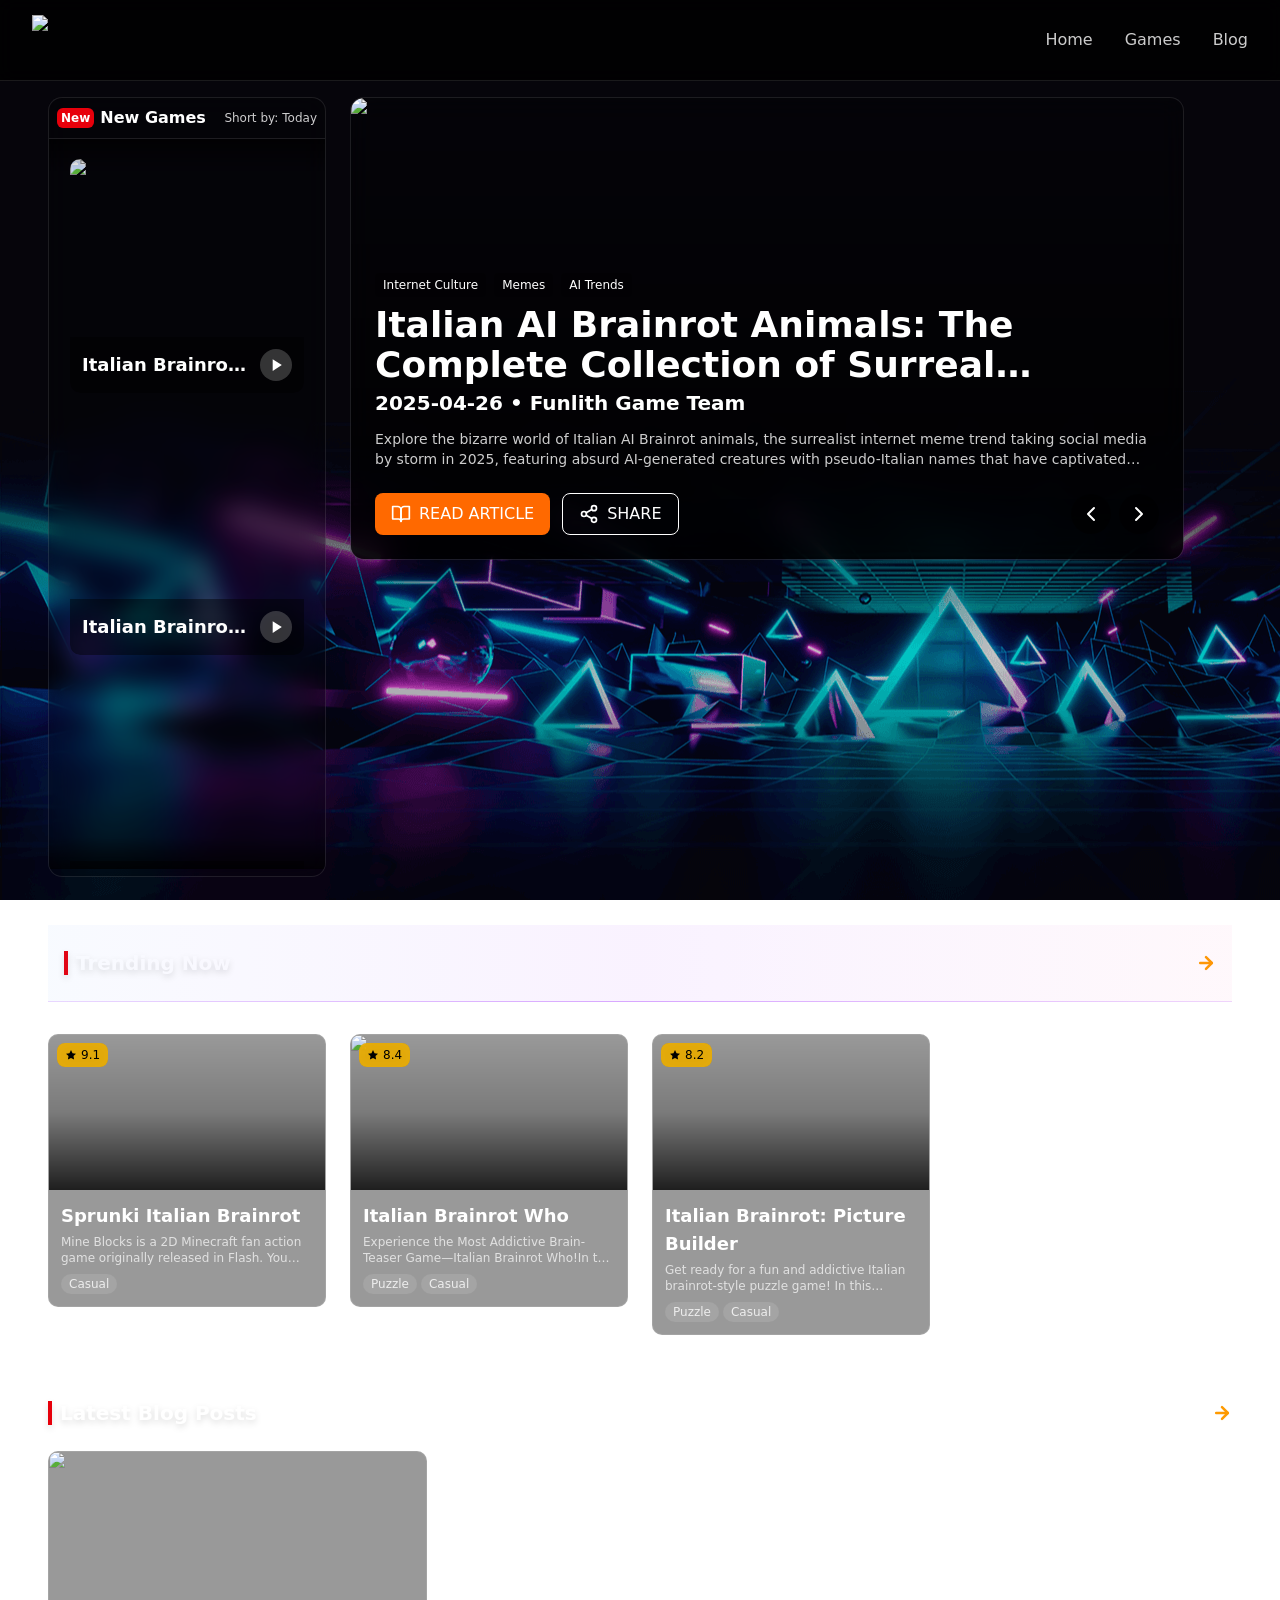
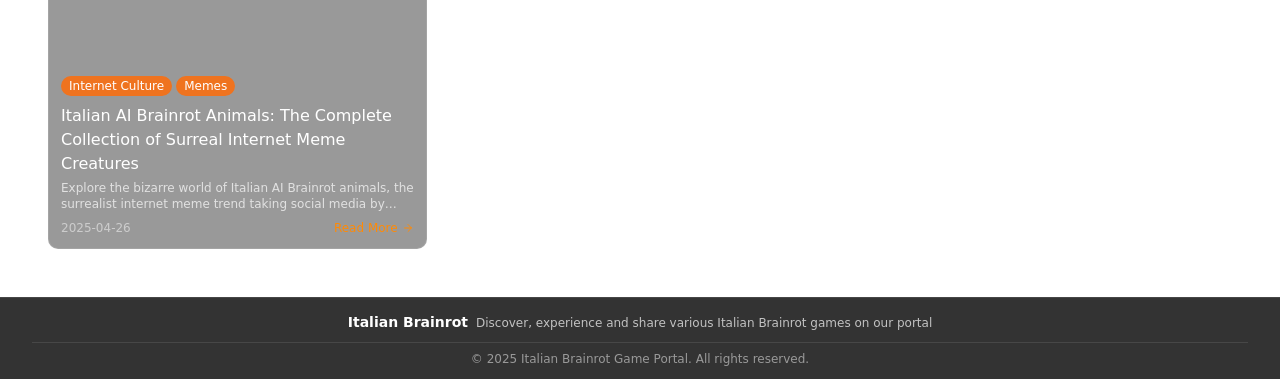
==== index.html @ 42b51515 "更新网站 Thu, May  8, 2025  1:51:37 PM" ====
<!DOCTYPE html><html lang="en"><head><meta charSet="utf-8"/><meta name="viewport" content="width=device-width, initial-scale=1, maximum-scale=1, user-scalable=no"/><link rel="preload" as="image" imageSrcSet="/_next/image?url=%2Flong_logo.png&amp;w=256&amp;q=75 1x, /_next/image?url=%2Flong_logo.png&amp;w=384&amp;q=75 2x"/><link rel="preload" as="image" imageSrcSet="/_next/image?url=%2Flogo.png&amp;w=48&amp;q=75 1x, /_next/image?url=%2Flogo.png&amp;w=96&amp;q=75 2x"/><link rel="stylesheet" href="/_next/static/css/3241074a94a14f44.css" data-precedence="next"/><link rel="preload" as="script" fetchPriority="low" href="/_next/static/chunks/webpack-2190cd5ac80b82b0.js"/><script src="/_next/static/chunks/4bd1b696-4a219ec7e6c49968.js" async=""></script><script src="/_next/static/chunks/684-dbe43a04777177a1.js" async=""></script><script src="/_next/static/chunks/main-app-930304ea792944cc.js" async=""></script><script src="/_next/static/chunks/992-7b03f282f6793e34.js" async=""></script><script src="/_next/static/chunks/444-4127c6abcedaf9c2.js" async=""></script><script src="/_next/static/chunks/app/page-ebf6b93654c87186.js" async=""></script><meta name="theme-color" media="(prefers-color-scheme: dark)" content="#000000"/><meta name="theme-color" media="(prefers-color-scheme: light)" content="#000000"/><title>Italian Brainrot Game Portal - Play Free Online Games</title><meta name="description" content="Discover and play the best Italian Brainrot games for free. Enjoy a collection of casual, puzzle, and action games with unique gameplay and meme culture references."/><meta name="application-name" content="Italian Brainrot Game Portal"/><meta name="keywords" content="Italian Brainrot,online games,free games,browser games,meme games,casual games"/><link rel="canonical" href="https://italianbrainrot.com"/><meta name="format-detection" content="telephone=no"/><meta name="mobile-web-app-capable" content="yes"/><meta name="apple-mobile-web-app-title" content="Italian Brainrot"/><link href="/favicon/apple-splash-2048-2732.png" media="(device-width: 1024px) and (device-height: 1366px) and (-webkit-device-pixel-ratio: 2) and (orientation: portrait)" rel="apple-touch-startup-image"/><link href="/favicon/apple-splash-1668-2388.png" media="(device-width: 834px) and (device-height: 1194px) and (-webkit-device-pixel-ratio: 2) and (orientation: portrait)" rel="apple-touch-startup-image"/><link href="/favicon/apple-splash-1536-2048.png" media="(device-width: 768px) and (device-height: 1024px) and (-webkit-device-pixel-ratio: 2) and (orientation: portrait)" rel="apple-touch-startup-image"/><link href="/favicon/apple-splash-1125-2436.png" media="(device-width: 375px) and (device-height: 812px) and (-webkit-device-pixel-ratio: 3) and (orientation: portrait)" rel="apple-touch-startup-image"/><link href="/favicon/apple-splash-750-1334.png" media="(device-width: 375px) and (device-height: 667px) and (-webkit-device-pixel-ratio: 2) and (orientation: portrait)" rel="apple-touch-startup-image"/><link href="/favicon/apple-splash-640-1136.png" media="(device-width: 320px) and (device-height: 568px) and (-webkit-device-pixel-ratio: 2) and (orientation: portrait)" rel="apple-touch-startup-image"/><meta name="apple-mobile-web-app-status-bar-style" content="black-translucent"/><meta property="og:title" content="Italian Brainrot Game Portal - Play Free Online Games"/><meta property="og:description" content="Discover and play the best Italian Brainrot games for free. Enjoy a collection of casual, puzzle, and action games with unique gameplay and meme culture references."/><meta property="og:url" content="https://italianbrainrot.com"/><meta property="og:site_name" content="Italian Brainrot Game Portal"/><meta property="og:locale" content="en_US"/><meta property="og:image" content="https://italianbrainrot.com/images/share.png"/><meta property="og:image:width" content="1200"/><meta property="og:image:height" content="630"/><meta property="og:image:alt" content="Italian Brainrot Game Portal"/><meta property="og:type" content="website"/><meta name="twitter:card" content="summary_large_image"/><meta name="twitter:creator" content="@ItalianBrainrot"/><meta name="twitter:title" content="Italian Brainrot Game Portal - Play Free Online Games"/><meta name="twitter:description" content="Discover and play the best Italian Brainrot games for free. Enjoy a collection of casual, puzzle, and action games with unique gameplay and meme culture references."/><meta name="twitter:image" content="https://italianbrainrot.com/images/share.png"/><link rel="icon" href="/favicon.ico" sizes="16x16"/><link rel="icon" href="/favicon.ico" sizes="32x32"/><link rel="icon" href="/favicon.ico" sizes="48x48"/><link rel="icon" href="/favicon/favicon-16x16.png" sizes="16x16" type="image/png"/><link rel="icon" href="/favicon/favicon-32x32.png" sizes="32x32" type="image/png"/><link rel="apple-touch-icon" href="/favicon/apple-touch-icon.png" sizes="180x180" type="image/png"/><link rel="mask-icon" href="/favicon/safari-pinned-tab.svg" color="#000000"/><link rel="manifest" href="/site.webmanifest"/><script>document.querySelectorAll('body link[rel="icon"], body link[rel="apple-touch-icon"]').forEach(el => document.head.appendChild(el))</script><script src="/_next/static/chunks/polyfills-42372ed130431b0a.js" noModule=""></script></head><body class="__variable_5cfdac __variable_9a8899 antialiased text-white"><header class="border-b border-white/10 bg-black/80 backdrop-blur-sm sticky top-0 z-50"><div class="max-w-[1920px] mx-auto px-4 sm:px-6 lg:px-8"><div class="flex justify-between items-center h-20"><div class="flex items-center"><a class="font-bold text-xl text-white" href="/"><img alt="Italian Brainrot" width="180" height="50" decoding="async" data-nimg="1" class="hidden sm:block object-contain" style="color:transparent" srcSet="/_next/image?url=%2Flong_logo.png&amp;w=256&amp;q=75 1x, /_next/image?url=%2Flong_logo.png&amp;w=384&amp;q=75 2x" src="/_next/image?url=%2Flong_logo.png&amp;w=384&amp;q=75"/><img alt="Italian Brainrot" width="40" height="40" decoding="async" data-nimg="1" class="sm:hidden object-contain" style="color:transparent" srcSet="/_next/image?url=%2Flogo.png&amp;w=48&amp;q=75 1x, /_next/image?url=%2Flogo.png&amp;w=96&amp;q=75 2x" src="/_next/image?url=%2Flogo.png&amp;w=96&amp;q=75"/></a></div><nav class="flex space-x-8"><a class="text-white/80 hover:text-white" href="/">Home</a><a class="text-white/80 hover:text-white" href="/games">Games</a><a class="text-white/80 hover:text-white" href="/blog">Blog</a></nav></div></div></header><main class="flex min-h-screen flex-col items-center p-0"><div class="w-full max-w-[1920px] px-4 sm:px-8 md:px-10 lg:px-12"><div class="block lg:hidden py-2 space-y-4"><div><div class="relative bg-black/20 backdrop-blur-md rounded-xl overflow-hidden border border-white/10" style="aspect-ratio:calc(var(--article-carousel-aspect-ratio, 1.8/1))"><div class="overflow-hidden h-full"><div class="flex h-full"><div class="flex-[0_0_100%] min-w-0 relative h-full"><div class="block h-full"><div class="relative h-full rounded-lg overflow-hidden"><div class="relative w-full h-full overflow-hidden"><img alt="Italian AI Brainrot Animals: The Complete Collection of Surreal Internet Meme Creatures" loading="lazy" decoding="async" data-nimg="fill" class="object-cover" style="position:absolute;height:100%;width:100%;left:0;top:0;right:0;bottom:0;color:transparent" sizes="100vw" srcSet="/_next/image?url=https%3A%2F%2Fstatic.pdftobrainrot.org%2Fimage%2F5633f7d79ca04b97936b741f71c751bb.png&amp;w=640&amp;q=75 640w, /_next/image?url=https%3A%2F%2Fstatic.pdftobrainrot.org%2Fimage%2F5633f7d79ca04b97936b741f71c751bb.png&amp;w=750&amp;q=75 750w, /_next/image?url=https%3A%2F%2Fstatic.pdftobrainrot.org%2Fimage%2F5633f7d79ca04b97936b741f71c751bb.png&amp;w=828&amp;q=75 828w, /_next/image?url=https%3A%2F%2Fstatic.pdftobrainrot.org%2Fimage%2F5633f7d79ca04b97936b741f71c751bb.png&amp;w=1080&amp;q=75 1080w, /_next/image?url=https%3A%2F%2Fstatic.pdftobrainrot.org%2Fimage%2F5633f7d79ca04b97936b741f71c751bb.png&amp;w=1200&amp;q=75 1200w, /_next/image?url=https%3A%2F%2Fstatic.pdftobrainrot.org%2Fimage%2F5633f7d79ca04b97936b741f71c751bb.png&amp;w=1920&amp;q=75 1920w, /_next/image?url=https%3A%2F%2Fstatic.pdftobrainrot.org%2Fimage%2F5633f7d79ca04b97936b741f71c751bb.png&amp;w=2048&amp;q=75 2048w, /_next/image?url=https%3A%2F%2Fstatic.pdftobrainrot.org%2Fimage%2F5633f7d79ca04b97936b741f71c751bb.png&amp;w=3840&amp;q=75 3840w" src="/_next/image?url=https%3A%2F%2Fstatic.pdftobrainrot.org%2Fimage%2F5633f7d79ca04b97936b741f71c751bb.png&amp;w=3840&amp;q=75"/></div><div class="absolute inset-0 bg-gradient-to-t from-black/80 via-black/40 to-transparent flex flex-col justify-end p-4 md:p-6"><div class="flex gap-1 md:gap-2 mb-1 md:mb-2"><span class="text-[10px] md:text-xs bg-black/30 text-white px-1.5 md:px-2 py-0.5 md:py-1 rounded">Internet Culture</span><span class="text-[10px] md:text-xs bg-black/30 text-white px-1.5 md:px-2 py-0.5 md:py-1 rounded">Memes</span><span class="text-[10px] md:text-xs bg-black/30 text-white px-1.5 md:px-2 py-0.5 md:py-1 rounded">AI Trends</span></div><a href="/blog/italian-ai-brainrot-animals"><h2 class="text-white text-2xl md:text-4xl font-bold mb-1 hover:text-orange-500 transition-colors line-clamp-2">Italian AI Brainrot Animals: The Complete Collection of Surreal Internet Meme Creatures</h2></a><h3 class="text-white text-sm md:text-xl font-bold mb-3">2025-04-26<!-- --> • <!-- -->Funlith Game Team</h3><p class="text-white/80 text-xs md:text-sm line-clamp-2">Explore the bizarre world of Italian AI Brainrot animals, the surrealist internet meme trend taking social media by storm in 2025, featuring absurd AI-generated creatures with pseudo-Italian names that have captivated TikTok, Reddit, and YouTube.</p><div class="flex flex-col sm:flex-row items-start sm:items-center gap-2 md:gap-3 mt-4 md:mt-6"><div class="flex flex-wrap gap-2 md:gap-3"><a class="bg-orange-500 hover:bg-orange-600 text-white px-3 md:px-4 py-1.5 md:py-2 rounded-md flex items-center text-xs md:text-base" href="/blog/italian-ai-brainrot-animals"><svg xmlns="http://www.w3.org/2000/svg" viewBox="0 0 24 24" fill="none" stroke="currentColor" stroke-width="2" stroke-linecap="round" stroke-linejoin="round" class="w-4 h-4 md:w-5 md:h-5 mr-1 md:mr-2"><path d="M2 3h6a4 4 0 0 1 4 4v14a3 3 0 0 0-3-3H2z"></path><path d="M22 3h-6a4 4 0 0 0-4 4v14a3 3 0 0 1 3-3h7z"></path></svg>READ ARTICLE</a><button class="border border-white text-white px-3 md:px-4 py-1.5 md:py-2 rounded-md flex items-center text-xs md:text-base"><svg xmlns="http://www.w3.org/2000/svg" viewBox="0 0 24 24" fill="none" stroke="currentColor" stroke-width="2" stroke-linecap="round" stroke-linejoin="round" class="w-4 h-4 md:w-5 md:h-5 mr-1 md:mr-2"><circle cx="18" cy="5" r="3"></circle><circle cx="6" cy="12" r="3"></circle><circle cx="18" cy="19" r="3"></circle><line x1="8.59" y1="13.51" x2="15.42" y2="17.49"></line><line x1="15.41" y1="6.51" x2="8.59" y2="10.49"></line></svg>SHARE</button></div><div class="sm:ml-auto flex items-center gap-1 md:gap-2 mt-2 sm:mt-0"><button class="w-8 h-8 md:w-10 md:h-10 flex items-center justify-center bg-black/60 hover:bg-black/80 text-white rounded-full transition-all"><svg xmlns="http://www.w3.org/2000/svg" width="24" height="24" viewBox="0 0 24 24" fill="none" stroke="currentColor" stroke-width="2" stroke-linecap="round" stroke-linejoin="round" class="lucide lucide-chevron-left w-4 h-4 md:w-6 md:h-6" aria-hidden="true"><path d="m15 18-6-6 6-6"></path></svg></button><button class="w-8 h-8 md:w-10 md:h-10 flex items-center justify-center bg-black/60 hover:bg-black/80 text-white rounded-full transition-all"><svg xmlns="http://www.w3.org/2000/svg" width="24" height="24" viewBox="0 0 24 24" fill="none" stroke="currentColor" stroke-width="2" stroke-linecap="round" stroke-linejoin="round" class="lucide lucide-chevron-right w-4 h-4 md:w-6 md:h-6" aria-hidden="true"><path d="m9 18 6-6-6-6"></path></svg></button></div></div></div></div></div></div></div></div></div></div><div><div class="relative bg-black/20 backdrop-blur-md rounded-xl overflow-hidden border border-white/10"><div class="flex justify-between items-center p-2 border-b border-white/10"><h2 class="text-base font-bold flex items-center text-white"><span class="bg-red-600 text-white px-1 py-0.5 rounded-sm mr-1.5 text-xs">New</span>New Games</h2><div class="flex items-center text-xs text-white/80"><span class="mr-1">Short by:</span><span class="font-medium">Today</span></div></div><div class="relative overflow-hidden px-0 py-2 h-48"><div class="group flex overflow-hidden p-2 [--duration:40s] [gap:var(--gap)] flex-row py-2 [--gap:1rem] h-full"><div class="flex shrink-0 justify-around [gap:var(--gap)] animate-marquee flex-row group-hover:[animation-play-state:paused]"><a class="block" href="/games/italian-brainrot-who"><div class="relative w-36 h-36 rounded-lg overflow-hidden mx-1 game-card-container"><img alt="Italian Brainrot Who" loading="lazy" decoding="async" data-nimg="fill" class="object-cover transition-transform duration-300 ease-in-out game-card-image origin-center" style="position:absolute;height:100%;width:100%;left:0;top:0;right:0;bottom:0;color:transparent" sizes="100vw" srcSet="/_next/image?url=https%3A%2F%2Fgame-box-backend.vercel.app%2Fimgs%2Fitalian-brainrot-who.png&amp;w=640&amp;q=75 640w, /_next/image?url=https%3A%2F%2Fgame-box-backend.vercel.app%2Fimgs%2Fitalian-brainrot-who.png&amp;w=750&amp;q=75 750w, /_next/image?url=https%3A%2F%2Fgame-box-backend.vercel.app%2Fimgs%2Fitalian-brainrot-who.png&amp;w=828&amp;q=75 828w, /_next/image?url=https%3A%2F%2Fgame-box-backend.vercel.app%2Fimgs%2Fitalian-brainrot-who.png&amp;w=1080&amp;q=75 1080w, /_next/image?url=https%3A%2F%2Fgame-box-backend.vercel.app%2Fimgs%2Fitalian-brainrot-who.png&amp;w=1200&amp;q=75 1200w, /_next/image?url=https%3A%2F%2Fgame-box-backend.vercel.app%2Fimgs%2Fitalian-brainrot-who.png&amp;w=1920&amp;q=75 1920w, /_next/image?url=https%3A%2F%2Fgame-box-backend.vercel.app%2Fimgs%2Fitalian-brainrot-who.png&amp;w=2048&amp;q=75 2048w, /_next/image?url=https%3A%2F%2Fgame-box-backend.vercel.app%2Fimgs%2Fitalian-brainrot-who.png&amp;w=3840&amp;q=75 3840w" src="/_next/image?url=https%3A%2F%2Fgame-box-backend.vercel.app%2Fimgs%2Fitalian-brainrot-who.png&amp;w=3840&amp;q=75"/><div class="absolute bottom-0 left-0 right-0 bg-black/40 backdrop-blur-md p-2 pointer-events-none flex justify-between items-center rounded-b-lg"><h3 class="text-white font-bold text-sm leading-tight transition-colors duration-300 game-card-title pr-2 truncate">Italian Brainrot Who</h3><div class="bg-white/20 backdrop-blur-sm rounded-full p-1"><svg xmlns="http://www.w3.org/2000/svg" viewBox="0 0 24 24" fill="currentColor" class="w-4 h-4 text-white"><path d="M8 5.14v14l11-7-11-7z"></path></svg></div></div></div></a><a class="block" href="/games/italian-brainrot-picture-builder"><div class="relative w-36 h-36 rounded-lg overflow-hidden mx-1 game-card-container"><img alt="Italian Brainrot: Picture Builder" loading="lazy" decoding="async" data-nimg="fill" class="object-cover transition-transform duration-300 ease-in-out game-card-image origin-center" style="position:absolute;height:100%;width:100%;left:0;top:0;right:0;bottom:0;color:transparent" sizes="100vw" srcSet="/_next/image?url=https%3A%2F%2Fstatic.playhop.com%2Fimages%2Fd1133_6238841_5da42%2F06a514dab%2F2a00000196587611_744f12b%2F5d31a503e05f65f027b4_ba813f%2Fpjpg128x128&amp;w=640&amp;q=75 640w, /_next/image?url=https%3A%2F%2Fstatic.playhop.com%2Fimages%2Fd1133_6238841_5da42%2F06a514dab%2F2a00000196587611_744f12b%2F5d31a503e05f65f027b4_ba813f%2Fpjpg128x128&amp;w=750&amp;q=75 750w, /_next/image?url=https%3A%2F%2Fstatic.playhop.com%2Fimages%2Fd1133_6238841_5da42%2F06a514dab%2F2a00000196587611_744f12b%2F5d31a503e05f65f027b4_ba813f%2Fpjpg128x128&amp;w=828&amp;q=75 828w, /_next/image?url=https%3A%2F%2Fstatic.playhop.com%2Fimages%2Fd1133_6238841_5da42%2F06a514dab%2F2a00000196587611_744f12b%2F5d31a503e05f65f027b4_ba813f%2Fpjpg128x128&amp;w=1080&amp;q=75 1080w, /_next/image?url=https%3A%2F%2Fstatic.playhop.com%2Fimages%2Fd1133_6238841_5da42%2F06a514dab%2F2a00000196587611_744f12b%2F5d31a503e05f65f027b4_ba813f%2Fpjpg128x128&amp;w=1200&amp;q=75 1200w, /_next/image?url=https%3A%2F%2Fstatic.playhop.com%2Fimages%2Fd1133_6238841_5da42%2F06a514dab%2F2a00000196587611_744f12b%2F5d31a503e05f65f027b4_ba813f%2Fpjpg128x128&amp;w=1920&amp;q=75 1920w, /_next/image?url=https%3A%2F%2Fstatic.playhop.com%2Fimages%2Fd1133_6238841_5da42%2F06a514dab%2F2a00000196587611_744f12b%2F5d31a503e05f65f027b4_ba813f%2Fpjpg128x128&amp;w=2048&amp;q=75 2048w, /_next/image?url=https%3A%2F%2Fstatic.playhop.com%2Fimages%2Fd1133_6238841_5da42%2F06a514dab%2F2a00000196587611_744f12b%2F5d31a503e05f65f027b4_ba813f%2Fpjpg128x128&amp;w=3840&amp;q=75 3840w" src="/_next/image?url=https%3A%2F%2Fstatic.playhop.com%2Fimages%2Fd1133_6238841_5da42%2F06a514dab%2F2a00000196587611_744f12b%2F5d31a503e05f65f027b4_ba813f%2Fpjpg128x128&amp;w=3840&amp;q=75"/><div class="absolute bottom-0 left-0 right-0 bg-black/40 backdrop-blur-md p-2 pointer-events-none flex justify-between items-center rounded-b-lg"><h3 class="text-white font-bold text-sm leading-tight transition-colors duration-300 game-card-title pr-2 truncate">Italian Brainrot: Picture Builder</h3><div class="bg-white/20 backdrop-blur-sm rounded-full p-1"><svg xmlns="http://www.w3.org/2000/svg" viewBox="0 0 24 24" fill="currentColor" class="w-4 h-4 text-white"><path d="M8 5.14v14l11-7-11-7z"></path></svg></div></div></div></a><a class="block" href="/games/sprunki-italian-brainrot"><div class="relative w-36 h-36 rounded-lg overflow-hidden mx-1 game-card-container"><img alt="Sprunki Italian Brainrot" loading="lazy" decoding="async" data-nimg="fill" class="object-cover transition-transform duration-300 ease-in-out game-card-image origin-center" style="position:absolute;height:100%;width:100%;left:0;top:0;right:0;bottom:0;color:transparent" sizes="100vw" srcSet="/_next/image?url=https%3A%2F%2Fgosprunki.com%2Fassets%2Fimg%2Fsprunki-italian-brainrot.jpg.webp&amp;w=640&amp;q=75 640w, /_next/image?url=https%3A%2F%2Fgosprunki.com%2Fassets%2Fimg%2Fsprunki-italian-brainrot.jpg.webp&amp;w=750&amp;q=75 750w, /_next/image?url=https%3A%2F%2Fgosprunki.com%2Fassets%2Fimg%2Fsprunki-italian-brainrot.jpg.webp&amp;w=828&amp;q=75 828w, /_next/image?url=https%3A%2F%2Fgosprunki.com%2Fassets%2Fimg%2Fsprunki-italian-brainrot.jpg.webp&amp;w=1080&amp;q=75 1080w, /_next/image?url=https%3A%2F%2Fgosprunki.com%2Fassets%2Fimg%2Fsprunki-italian-brainrot.jpg.webp&amp;w=1200&amp;q=75 1200w, /_next/image?url=https%3A%2F%2Fgosprunki.com%2Fassets%2Fimg%2Fsprunki-italian-brainrot.jpg.webp&amp;w=1920&amp;q=75 1920w, /_next/image?url=https%3A%2F%2Fgosprunki.com%2Fassets%2Fimg%2Fsprunki-italian-brainrot.jpg.webp&amp;w=2048&amp;q=75 2048w, /_next/image?url=https%3A%2F%2Fgosprunki.com%2Fassets%2Fimg%2Fsprunki-italian-brainrot.jpg.webp&amp;w=3840&amp;q=75 3840w" src="/_next/image?url=https%3A%2F%2Fgosprunki.com%2Fassets%2Fimg%2Fsprunki-italian-brainrot.jpg.webp&amp;w=3840&amp;q=75"/><div class="absolute bottom-0 left-0 right-0 bg-black/40 backdrop-blur-md p-2 pointer-events-none flex justify-between items-center rounded-b-lg"><h3 class="text-white font-bold text-sm leading-tight transition-colors duration-300 game-card-title pr-2 truncate">Sprunki Italian Brainrot</h3><div class="bg-white/20 backdrop-blur-sm rounded-full p-1"><svg xmlns="http://www.w3.org/2000/svg" viewBox="0 0 24 24" fill="currentColor" class="w-4 h-4 text-white"><path d="M8 5.14v14l11-7-11-7z"></path></svg></div></div></div></a></div><div class="flex shrink-0 justify-around [gap:var(--gap)] animate-marquee flex-row group-hover:[animation-play-state:paused]"><a class="block" href="/games/italian-brainrot-who"><div class="relative w-36 h-36 rounded-lg overflow-hidden mx-1 game-card-container"><img alt="Italian Brainrot Who" loading="lazy" decoding="async" data-nimg="fill" class="object-cover transition-transform duration-300 ease-in-out game-card-image origin-center" style="position:absolute;height:100%;width:100%;left:0;top:0;right:0;bottom:0;color:transparent" sizes="100vw" srcSet="/_next/image?url=https%3A%2F%2Fgame-box-backend.vercel.app%2Fimgs%2Fitalian-brainrot-who.png&amp;w=640&amp;q=75 640w, /_next/image?url=https%3A%2F%2Fgame-box-backend.vercel.app%2Fimgs%2Fitalian-brainrot-who.png&amp;w=750&amp;q=75 750w, /_next/image?url=https%3A%2F%2Fgame-box-backend.vercel.app%2Fimgs%2Fitalian-brainrot-who.png&amp;w=828&amp;q=75 828w, /_next/image?url=https%3A%2F%2Fgame-box-backend.vercel.app%2Fimgs%2Fitalian-brainrot-who.png&amp;w=1080&amp;q=75 1080w, /_next/image?url=https%3A%2F%2Fgame-box-backend.vercel.app%2Fimgs%2Fitalian-brainrot-who.png&amp;w=1200&amp;q=75 1200w, /_next/image?url=https%3A%2F%2Fgame-box-backend.vercel.app%2Fimgs%2Fitalian-brainrot-who.png&amp;w=1920&amp;q=75 1920w, /_next/image?url=https%3A%2F%2Fgame-box-backend.vercel.app%2Fimgs%2Fitalian-brainrot-who.png&amp;w=2048&amp;q=75 2048w, /_next/image?url=https%3A%2F%2Fgame-box-backend.vercel.app%2Fimgs%2Fitalian-brainrot-who.png&amp;w=3840&amp;q=75 3840w" src="/_next/image?url=https%3A%2F%2Fgame-box-backend.vercel.app%2Fimgs%2Fitalian-brainrot-who.png&amp;w=3840&amp;q=75"/><div class="absolute bottom-0 left-0 right-0 bg-black/40 backdrop-blur-md p-2 pointer-events-none flex justify-between items-center rounded-b-lg"><h3 class="text-white font-bold text-sm leading-tight transition-colors duration-300 game-card-title pr-2 truncate">Italian Brainrot Who</h3><div class="bg-white/20 backdrop-blur-sm rounded-full p-1"><svg xmlns="http://www.w3.org/2000/svg" viewBox="0 0 24 24" fill="currentColor" class="w-4 h-4 text-white"><path d="M8 5.14v14l11-7-11-7z"></path></svg></div></div></div></a><a class="block" href="/games/italian-brainrot-picture-builder"><div class="relative w-36 h-36 rounded-lg overflow-hidden mx-1 game-card-container"><img alt="Italian Brainrot: Picture Builder" loading="lazy" decoding="async" data-nimg="fill" class="object-cover transition-transform duration-300 ease-in-out game-card-image origin-center" style="position:absolute;height:100%;width:100%;left:0;top:0;right:0;bottom:0;color:transparent" sizes="100vw" srcSet="/_next/image?url=https%3A%2F%2Fstatic.playhop.com%2Fimages%2Fd1133_6238841_5da42%2F06a514dab%2F2a00000196587611_744f12b%2F5d31a503e05f65f027b4_ba813f%2Fpjpg128x128&amp;w=640&amp;q=75 640w, /_next/image?url=https%3A%2F%2Fstatic.playhop.com%2Fimages%2Fd1133_6238841_5da42%2F06a514dab%2F2a00000196587611_744f12b%2F5d31a503e05f65f027b4_ba813f%2Fpjpg128x128&amp;w=750&amp;q=75 750w, /_next/image?url=https%3A%2F%2Fstatic.playhop.com%2Fimages%2Fd1133_6238841_5da42%2F06a514dab%2F2a00000196587611_744f12b%2F5d31a503e05f65f027b4_ba813f%2Fpjpg128x128&amp;w=828&amp;q=75 828w, /_next/image?url=https%3A%2F%2Fstatic.playhop.com%2Fimages%2Fd1133_6238841_5da42%2F06a514dab%2F2a00000196587611_744f12b%2F5d31a503e05f65f027b4_ba813f%2Fpjpg128x128&amp;w=1080&amp;q=75 1080w, /_next/image?url=https%3A%2F%2Fstatic.playhop.com%2Fimages%2Fd1133_6238841_5da42%2F06a514dab%2F2a00000196587611_744f12b%2F5d31a503e05f65f027b4_ba813f%2Fpjpg128x128&amp;w=1200&amp;q=75 1200w, /_next/image?url=https%3A%2F%2Fstatic.playhop.com%2Fimages%2Fd1133_6238841_5da42%2F06a514dab%2F2a00000196587611_744f12b%2F5d31a503e05f65f027b4_ba813f%2Fpjpg128x128&amp;w=1920&amp;q=75 1920w, /_next/image?url=https%3A%2F%2Fstatic.playhop.com%2Fimages%2Fd1133_6238841_5da42%2F06a514dab%2F2a00000196587611_744f12b%2F5d31a503e05f65f027b4_ba813f%2Fpjpg128x128&amp;w=2048&amp;q=75 2048w, /_next/image?url=https%3A%2F%2Fstatic.playhop.com%2Fimages%2Fd1133_6238841_5da42%2F06a514dab%2F2a00000196587611_744f12b%2F5d31a503e05f65f027b4_ba813f%2Fpjpg128x128&amp;w=3840&amp;q=75 3840w" src="/_next/image?url=https%3A%2F%2Fstatic.playhop.com%2Fimages%2Fd1133_6238841_5da42%2F06a514dab%2F2a00000196587611_744f12b%2F5d31a503e05f65f027b4_ba813f%2Fpjpg128x128&amp;w=3840&amp;q=75"/><div class="absolute bottom-0 left-0 right-0 bg-black/40 backdrop-blur-md p-2 pointer-events-none flex justify-between items-center rounded-b-lg"><h3 class="text-white font-bold text-sm leading-tight transition-colors duration-300 game-card-title pr-2 truncate">Italian Brainrot: Picture Builder</h3><div class="bg-white/20 backdrop-blur-sm rounded-full p-1"><svg xmlns="http://www.w3.org/2000/svg" viewBox="0 0 24 24" fill="currentColor" class="w-4 h-4 text-white"><path d="M8 5.14v14l11-7-11-7z"></path></svg></div></div></div></a><a class="block" href="/games/sprunki-italian-brainrot"><div class="relative w-36 h-36 rounded-lg overflow-hidden mx-1 game-card-container"><img alt="Sprunki Italian Brainrot" loading="lazy" decoding="async" data-nimg="fill" class="object-cover transition-transform duration-300 ease-in-out game-card-image origin-center" style="position:absolute;height:100%;width:100%;left:0;top:0;right:0;bottom:0;color:transparent" sizes="100vw" srcSet="/_next/image?url=https%3A%2F%2Fgosprunki.com%2Fassets%2Fimg%2Fsprunki-italian-brainrot.jpg.webp&amp;w=640&amp;q=75 640w, /_next/image?url=https%3A%2F%2Fgosprunki.com%2Fassets%2Fimg%2Fsprunki-italian-brainrot.jpg.webp&amp;w=750&amp;q=75 750w, /_next/image?url=https%3A%2F%2Fgosprunki.com%2Fassets%2Fimg%2Fsprunki-italian-brainrot.jpg.webp&amp;w=828&amp;q=75 828w, /_next/image?url=https%3A%2F%2Fgosprunki.com%2Fassets%2Fimg%2Fsprunki-italian-brainrot.jpg.webp&amp;w=1080&amp;q=75 1080w, /_next/image?url=https%3A%2F%2Fgosprunki.com%2Fassets%2Fimg%2Fsprunki-italian-brainrot.jpg.webp&amp;w=1200&amp;q=75 1200w, /_next/image?url=https%3A%2F%2Fgosprunki.com%2Fassets%2Fimg%2Fsprunki-italian-brainrot.jpg.webp&amp;w=1920&amp;q=75 1920w, /_next/image?url=https%3A%2F%2Fgosprunki.com%2Fassets%2Fimg%2Fsprunki-italian-brainrot.jpg.webp&amp;w=2048&amp;q=75 2048w, /_next/image?url=https%3A%2F%2Fgosprunki.com%2Fassets%2Fimg%2Fsprunki-italian-brainrot.jpg.webp&amp;w=3840&amp;q=75 3840w" src="/_next/image?url=https%3A%2F%2Fgosprunki.com%2Fassets%2Fimg%2Fsprunki-italian-brainrot.jpg.webp&amp;w=3840&amp;q=75"/><div class="absolute bottom-0 left-0 right-0 bg-black/40 backdrop-blur-md p-2 pointer-events-none flex justify-between items-center rounded-b-lg"><h3 class="text-white font-bold text-sm leading-tight transition-colors duration-300 game-card-title pr-2 truncate">Sprunki Italian Brainrot</h3><div class="bg-white/20 backdrop-blur-sm rounded-full p-1"><svg xmlns="http://www.w3.org/2000/svg" viewBox="0 0 24 24" fill="currentColor" class="w-4 h-4 text-white"><path d="M8 5.14v14l11-7-11-7z"></path></svg></div></div></div></a></div></div><div class="absolute left-0 top-0 bottom-0 w-8 bg-gradient-to-r from-black/60 to-transparent pointer-events-none z-10"></div><div class="absolute right-0 top-0 bottom-0 w-8 bg-gradient-to-l from-black/60 to-transparent pointer-events-none z-10"></div></div></div></div></div><div class="hidden lg:grid lg:grid-cols-12 gap-6 py-4"><div class="lg:col-span-4 xl:col-span-3"><div class="relative bg-black/20 backdrop-blur-md rounded-xl overflow-hidden h-[calc(100vh-100px)] lg:h-[calc(100vh-120px)] border border-white/10"><div class="flex justify-between items-center p-2 border-b border-white/10"><h2 class="text-base font-bold flex items-center text-white"><span class="bg-red-600 text-white px-1 py-0.5 rounded-sm mr-1.5 text-xs">New</span>New Games</h2><div class="flex items-center text-xs text-white/80"><span class="mr-1">Short by:</span><span class="font-medium">Today</span></div></div><div class="relative h-full max-h-[calc(100vh-170px)] overflow-hidden px-0"><div class="group flex overflow-hidden p-2 [--duration:40s] [gap:var(--gap)] flex-col py-4 [--gap:1.25rem]"><div class="flex shrink-0 justify-around [gap:var(--gap)] animate-marquee-vertical flex-col group-hover:[animation-play-state:paused]"><a class="block w-full" href="/games/italian-brainrot-who"><div class="relative w-[90%] aspect-square rounded-lg overflow-hidden mx-auto my-1 game-card-container"><img alt="Italian Brainrot Who" loading="lazy" decoding="async" data-nimg="fill" class="object-cover transition-transform duration-300 ease-in-out game-card-image origin-center" style="position:absolute;height:100%;width:100%;left:0;top:0;right:0;bottom:0;color:transparent" sizes="100vw" srcSet="/_next/image?url=https%3A%2F%2Fgame-box-backend.vercel.app%2Fimgs%2Fitalian-brainrot-who.png&amp;w=640&amp;q=75 640w, /_next/image?url=https%3A%2F%2Fgame-box-backend.vercel.app%2Fimgs%2Fitalian-brainrot-who.png&amp;w=750&amp;q=75 750w, /_next/image?url=https%3A%2F%2Fgame-box-backend.vercel.app%2Fimgs%2Fitalian-brainrot-who.png&amp;w=828&amp;q=75 828w, /_next/image?url=https%3A%2F%2Fgame-box-backend.vercel.app%2Fimgs%2Fitalian-brainrot-who.png&amp;w=1080&amp;q=75 1080w, /_next/image?url=https%3A%2F%2Fgame-box-backend.vercel.app%2Fimgs%2Fitalian-brainrot-who.png&amp;w=1200&amp;q=75 1200w, /_next/image?url=https%3A%2F%2Fgame-box-backend.vercel.app%2Fimgs%2Fitalian-brainrot-who.png&amp;w=1920&amp;q=75 1920w, /_next/image?url=https%3A%2F%2Fgame-box-backend.vercel.app%2Fimgs%2Fitalian-brainrot-who.png&amp;w=2048&amp;q=75 2048w, /_next/image?url=https%3A%2F%2Fgame-box-backend.vercel.app%2Fimgs%2Fitalian-brainrot-who.png&amp;w=3840&amp;q=75 3840w" src="/_next/image?url=https%3A%2F%2Fgame-box-backend.vercel.app%2Fimgs%2Fitalian-brainrot-who.png&amp;w=3840&amp;q=75"/><div class="absolute bottom-0 left-0 right-0 bg-black/40 backdrop-blur-md p-3 pointer-events-none flex justify-between items-center rounded-b-lg"><h3 class="text-white font-bold text-base md:text-lg leading-tight transition-colors duration-300 game-card-title pr-2 truncate">Italian Brainrot Who</h3><div class="bg-white/20 backdrop-blur-sm rounded-full p-1.5"><svg xmlns="http://www.w3.org/2000/svg" viewBox="0 0 24 24" fill="currentColor" class="w-5 h-5 text-white"><path d="M8 5.14v14l11-7-11-7z"></path></svg></div></div></div></a><a class="block w-full" href="/games/italian-brainrot-picture-builder"><div class="relative w-[90%] aspect-square rounded-lg overflow-hidden mx-auto my-1 game-card-container"><img alt="Italian Brainrot: Picture Builder" loading="lazy" decoding="async" data-nimg="fill" class="object-cover transition-transform duration-300 ease-in-out game-card-image origin-center" style="position:absolute;height:100%;width:100%;left:0;top:0;right:0;bottom:0;color:transparent" sizes="100vw" srcSet="/_next/image?url=https%3A%2F%2Fstatic.playhop.com%2Fimages%2Fd1133_6238841_5da42%2F06a514dab%2F2a00000196587611_744f12b%2F5d31a503e05f65f027b4_ba813f%2Fpjpg128x128&amp;w=640&amp;q=75 640w, /_next/image?url=https%3A%2F%2Fstatic.playhop.com%2Fimages%2Fd1133_6238841_5da42%2F06a514dab%2F2a00000196587611_744f12b%2F5d31a503e05f65f027b4_ba813f%2Fpjpg128x128&amp;w=750&amp;q=75 750w, /_next/image?url=https%3A%2F%2Fstatic.playhop.com%2Fimages%2Fd1133_6238841_5da42%2F06a514dab%2F2a00000196587611_744f12b%2F5d31a503e05f65f027b4_ba813f%2Fpjpg128x128&amp;w=828&amp;q=75 828w, /_next/image?url=https%3A%2F%2Fstatic.playhop.com%2Fimages%2Fd1133_6238841_5da42%2F06a514dab%2F2a00000196587611_744f12b%2F5d31a503e05f65f027b4_ba813f%2Fpjpg128x128&amp;w=1080&amp;q=75 1080w, /_next/image?url=https%3A%2F%2Fstatic.playhop.com%2Fimages%2Fd1133_6238841_5da42%2F06a514dab%2F2a00000196587611_744f12b%2F5d31a503e05f65f027b4_ba813f%2Fpjpg128x128&amp;w=1200&amp;q=75 1200w, /_next/image?url=https%3A%2F%2Fstatic.playhop.com%2Fimages%2Fd1133_6238841_5da42%2F06a514dab%2F2a00000196587611_744f12b%2F5d31a503e05f65f027b4_ba813f%2Fpjpg128x128&amp;w=1920&amp;q=75 1920w, /_next/image?url=https%3A%2F%2Fstatic.playhop.com%2Fimages%2Fd1133_6238841_5da42%2F06a514dab%2F2a00000196587611_744f12b%2F5d31a503e05f65f027b4_ba813f%2Fpjpg128x128&amp;w=2048&amp;q=75 2048w, /_next/image?url=https%3A%2F%2Fstatic.playhop.com%2Fimages%2Fd1133_6238841_5da42%2F06a514dab%2F2a00000196587611_744f12b%2F5d31a503e05f65f027b4_ba813f%2Fpjpg128x128&amp;w=3840&amp;q=75 3840w" src="/_next/image?url=https%3A%2F%2Fstatic.playhop.com%2Fimages%2Fd1133_6238841_5da42%2F06a514dab%2F2a00000196587611_744f12b%2F5d31a503e05f65f027b4_ba813f%2Fpjpg128x128&amp;w=3840&amp;q=75"/><div class="absolute bottom-0 left-0 right-0 bg-black/40 backdrop-blur-md p-3 pointer-events-none flex justify-between items-center rounded-b-lg"><h3 class="text-white font-bold text-base md:text-lg leading-tight transition-colors duration-300 game-card-title pr-2 truncate">Italian Brainrot: Picture Builder</h3><div class="bg-white/20 backdrop-blur-sm rounded-full p-1.5"><svg xmlns="http://www.w3.org/2000/svg" viewBox="0 0 24 24" fill="currentColor" class="w-5 h-5 text-white"><path d="M8 5.14v14l11-7-11-7z"></path></svg></div></div></div></a><a class="block w-full" href="/games/sprunki-italian-brainrot"><div class="relative w-[90%] aspect-square rounded-lg overflow-hidden mx-auto my-1 game-card-container"><img alt="Sprunki Italian Brainrot" loading="lazy" decoding="async" data-nimg="fill" class="object-cover transition-transform duration-300 ease-in-out game-card-image origin-center" style="position:absolute;height:100%;width:100%;left:0;top:0;right:0;bottom:0;color:transparent" sizes="100vw" srcSet="/_next/image?url=https%3A%2F%2Fgosprunki.com%2Fassets%2Fimg%2Fsprunki-italian-brainrot.jpg.webp&amp;w=640&amp;q=75 640w, /_next/image?url=https%3A%2F%2Fgosprunki.com%2Fassets%2Fimg%2Fsprunki-italian-brainrot.jpg.webp&amp;w=750&amp;q=75 750w, /_next/image?url=https%3A%2F%2Fgosprunki.com%2Fassets%2Fimg%2Fsprunki-italian-brainrot.jpg.webp&amp;w=828&amp;q=75 828w, /_next/image?url=https%3A%2F%2Fgosprunki.com%2Fassets%2Fimg%2Fsprunki-italian-brainrot.jpg.webp&amp;w=1080&amp;q=75 1080w, /_next/image?url=https%3A%2F%2Fgosprunki.com%2Fassets%2Fimg%2Fsprunki-italian-brainrot.jpg.webp&amp;w=1200&amp;q=75 1200w, /_next/image?url=https%3A%2F%2Fgosprunki.com%2Fassets%2Fimg%2Fsprunki-italian-brainrot.jpg.webp&amp;w=1920&amp;q=75 1920w, /_next/image?url=https%3A%2F%2Fgosprunki.com%2Fassets%2Fimg%2Fsprunki-italian-brainrot.jpg.webp&amp;w=2048&amp;q=75 2048w, /_next/image?url=https%3A%2F%2Fgosprunki.com%2Fassets%2Fimg%2Fsprunki-italian-brainrot.jpg.webp&amp;w=3840&amp;q=75 3840w" src="/_next/image?url=https%3A%2F%2Fgosprunki.com%2Fassets%2Fimg%2Fsprunki-italian-brainrot.jpg.webp&amp;w=3840&amp;q=75"/><div class="absolute bottom-0 left-0 right-0 bg-black/40 backdrop-blur-md p-3 pointer-events-none flex justify-between items-center rounded-b-lg"><h3 class="text-white font-bold text-base md:text-lg leading-tight transition-colors duration-300 game-card-title pr-2 truncate">Sprunki Italian Brainrot</h3><div class="bg-white/20 backdrop-blur-sm rounded-full p-1.5"><svg xmlns="http://www.w3.org/2000/svg" viewBox="0 0 24 24" fill="currentColor" class="w-5 h-5 text-white"><path d="M8 5.14v14l11-7-11-7z"></path></svg></div></div></div></a></div><div class="flex shrink-0 justify-around [gap:var(--gap)] animate-marquee-vertical flex-col group-hover:[animation-play-state:paused]"><a class="block w-full" href="/games/italian-brainrot-who"><div class="relative w-[90%] aspect-square rounded-lg overflow-hidden mx-auto my-1 game-card-container"><img alt="Italian Brainrot Who" loading="lazy" decoding="async" data-nimg="fill" class="object-cover transition-transform duration-300 ease-in-out game-card-image origin-center" style="position:absolute;height:100%;width:100%;left:0;top:0;right:0;bottom:0;color:transparent" sizes="100vw" srcSet="/_next/image?url=https%3A%2F%2Fgame-box-backend.vercel.app%2Fimgs%2Fitalian-brainrot-who.png&amp;w=640&amp;q=75 640w, /_next/image?url=https%3A%2F%2Fgame-box-backend.vercel.app%2Fimgs%2Fitalian-brainrot-who.png&amp;w=750&amp;q=75 750w, /_next/image?url=https%3A%2F%2Fgame-box-backend.vercel.app%2Fimgs%2Fitalian-brainrot-who.png&amp;w=828&amp;q=75 828w, /_next/image?url=https%3A%2F%2Fgame-box-backend.vercel.app%2Fimgs%2Fitalian-brainrot-who.png&amp;w=1080&amp;q=75 1080w, /_next/image?url=https%3A%2F%2Fgame-box-backend.vercel.app%2Fimgs%2Fitalian-brainrot-who.png&amp;w=1200&amp;q=75 1200w, /_next/image?url=https%3A%2F%2Fgame-box-backend.vercel.app%2Fimgs%2Fitalian-brainrot-who.png&amp;w=1920&amp;q=75 1920w, /_next/image?url=https%3A%2F%2Fgame-box-backend.vercel.app%2Fimgs%2Fitalian-brainrot-who.png&amp;w=2048&amp;q=75 2048w, /_next/image?url=https%3A%2F%2Fgame-box-backend.vercel.app%2Fimgs%2Fitalian-brainrot-who.png&amp;w=3840&amp;q=75 3840w" src="/_next/image?url=https%3A%2F%2Fgame-box-backend.vercel.app%2Fimgs%2Fitalian-brainrot-who.png&amp;w=3840&amp;q=75"/><div class="absolute bottom-0 left-0 right-0 bg-black/40 backdrop-blur-md p-3 pointer-events-none flex justify-between items-center rounded-b-lg"><h3 class="text-white font-bold text-base md:text-lg leading-tight transition-colors duration-300 game-card-title pr-2 truncate">Italian Brainrot Who</h3><div class="bg-white/20 backdrop-blur-sm rounded-full p-1.5"><svg xmlns="http://www.w3.org/2000/svg" viewBox="0 0 24 24" fill="currentColor" class="w-5 h-5 text-white"><path d="M8 5.14v14l11-7-11-7z"></path></svg></div></div></div></a><a class="block w-full" href="/games/italian-brainrot-picture-builder"><div class="relative w-[90%] aspect-square rounded-lg overflow-hidden mx-auto my-1 game-card-container"><img alt="Italian Brainrot: Picture Builder" loading="lazy" decoding="async" data-nimg="fill" class="object-cover transition-transform duration-300 ease-in-out game-card-image origin-center" style="position:absolute;height:100%;width:100%;left:0;top:0;right:0;bottom:0;color:transparent" sizes="100vw" srcSet="/_next/image?url=https%3A%2F%2Fstatic.playhop.com%2Fimages%2Fd1133_6238841_5da42%2F06a514dab%2F2a00000196587611_744f12b%2F5d31a503e05f65f027b4_ba813f%2Fpjpg128x128&amp;w=640&amp;q=75 640w, /_next/image?url=https%3A%2F%2Fstatic.playhop.com%2Fimages%2Fd1133_6238841_5da42%2F06a514dab%2F2a00000196587611_744f12b%2F5d31a503e05f65f027b4_ba813f%2Fpjpg128x128&amp;w=750&amp;q=75 750w, /_next/image?url=https%3A%2F%2Fstatic.playhop.com%2Fimages%2Fd1133_6238841_5da42%2F06a514dab%2F2a00000196587611_744f12b%2F5d31a503e05f65f027b4_ba813f%2Fpjpg128x128&amp;w=828&amp;q=75 828w, /_next/image?url=https%3A%2F%2Fstatic.playhop.com%2Fimages%2Fd1133_6238841_5da42%2F06a514dab%2F2a00000196587611_744f12b%2F5d31a503e05f65f027b4_ba813f%2Fpjpg128x128&amp;w=1080&amp;q=75 1080w, /_next/image?url=https%3A%2F%2Fstatic.playhop.com%2Fimages%2Fd1133_6238841_5da42%2F06a514dab%2F2a00000196587611_744f12b%2F5d31a503e05f65f027b4_ba813f%2Fpjpg128x128&amp;w=1200&amp;q=75 1200w, /_next/image?url=https%3A%2F%2Fstatic.playhop.com%2Fimages%2Fd1133_6238841_5da42%2F06a514dab%2F2a00000196587611_744f12b%2F5d31a503e05f65f027b4_ba813f%2Fpjpg128x128&amp;w=1920&amp;q=75 1920w, /_next/image?url=https%3A%2F%2Fstatic.playhop.com%2Fimages%2Fd1133_6238841_5da42%2F06a514dab%2F2a00000196587611_744f12b%2F5d31a503e05f65f027b4_ba813f%2Fpjpg128x128&amp;w=2048&amp;q=75 2048w, /_next/image?url=https%3A%2F%2Fstatic.playhop.com%2Fimages%2Fd1133_6238841_5da42%2F06a514dab%2F2a00000196587611_744f12b%2F5d31a503e05f65f027b4_ba813f%2Fpjpg128x128&amp;w=3840&amp;q=75 3840w" src="/_next/image?url=https%3A%2F%2Fstatic.playhop.com%2Fimages%2Fd1133_6238841_5da42%2F06a514dab%2F2a00000196587611_744f12b%2F5d31a503e05f65f027b4_ba813f%2Fpjpg128x128&amp;w=3840&amp;q=75"/><div class="absolute bottom-0 left-0 right-0 bg-black/40 backdrop-blur-md p-3 pointer-events-none flex justify-between items-center rounded-b-lg"><h3 class="text-white font-bold text-base md:text-lg leading-tight transition-colors duration-300 game-card-title pr-2 truncate">Italian Brainrot: Picture Builder</h3><div class="bg-white/20 backdrop-blur-sm rounded-full p-1.5"><svg xmlns="http://www.w3.org/2000/svg" viewBox="0 0 24 24" fill="currentColor" class="w-5 h-5 text-white"><path d="M8 5.14v14l11-7-11-7z"></path></svg></div></div></div></a><a class="block w-full" href="/games/sprunki-italian-brainrot"><div class="relative w-[90%] aspect-square rounded-lg overflow-hidden mx-auto my-1 game-card-container"><img alt="Sprunki Italian Brainrot" loading="lazy" decoding="async" data-nimg="fill" class="object-cover transition-transform duration-300 ease-in-out game-card-image origin-center" style="position:absolute;height:100%;width:100%;left:0;top:0;right:0;bottom:0;color:transparent" sizes="100vw" srcSet="/_next/image?url=https%3A%2F%2Fgosprunki.com%2Fassets%2Fimg%2Fsprunki-italian-brainrot.jpg.webp&amp;w=640&amp;q=75 640w, /_next/image?url=https%3A%2F%2Fgosprunki.com%2Fassets%2Fimg%2Fsprunki-italian-brainrot.jpg.webp&amp;w=750&amp;q=75 750w, /_next/image?url=https%3A%2F%2Fgosprunki.com%2Fassets%2Fimg%2Fsprunki-italian-brainrot.jpg.webp&amp;w=828&amp;q=75 828w, /_next/image?url=https%3A%2F%2Fgosprunki.com%2Fassets%2Fimg%2Fsprunki-italian-brainrot.jpg.webp&amp;w=1080&amp;q=75 1080w, /_next/image?url=https%3A%2F%2Fgosprunki.com%2Fassets%2Fimg%2Fsprunki-italian-brainrot.jpg.webp&amp;w=1200&amp;q=75 1200w, /_next/image?url=https%3A%2F%2Fgosprunki.com%2Fassets%2Fimg%2Fsprunki-italian-brainrot.jpg.webp&amp;w=1920&amp;q=75 1920w, /_next/image?url=https%3A%2F%2Fgosprunki.com%2Fassets%2Fimg%2Fsprunki-italian-brainrot.jpg.webp&amp;w=2048&amp;q=75 2048w, /_next/image?url=https%3A%2F%2Fgosprunki.com%2Fassets%2Fimg%2Fsprunki-italian-brainrot.jpg.webp&amp;w=3840&amp;q=75 3840w" src="/_next/image?url=https%3A%2F%2Fgosprunki.com%2Fassets%2Fimg%2Fsprunki-italian-brainrot.jpg.webp&amp;w=3840&amp;q=75"/><div class="absolute bottom-0 left-0 right-0 bg-black/40 backdrop-blur-md p-3 pointer-events-none flex justify-between items-center rounded-b-lg"><h3 class="text-white font-bold text-base md:text-lg leading-tight transition-colors duration-300 game-card-title pr-2 truncate">Sprunki Italian Brainrot</h3><div class="bg-white/20 backdrop-blur-sm rounded-full p-1.5"><svg xmlns="http://www.w3.org/2000/svg" viewBox="0 0 24 24" fill="currentColor" class="w-5 h-5 text-white"><path d="M8 5.14v14l11-7-11-7z"></path></svg></div></div></div></a></div></div><div class="absolute top-0 left-0 right-0 h-8 bg-gradient-to-b from-black/60 to-transparent pointer-events-none z-10"></div><div class="absolute bottom-0 left-0 right-0 h-8 bg-gradient-to-t from-black/60 to-transparent pointer-events-none z-10"></div></div></div></div><div class="lg:col-span-8 xl:col-span-9 pr-12"><div class="relative bg-black/20 backdrop-blur-md rounded-xl overflow-hidden border border-white/10" style="aspect-ratio:calc(var(--article-carousel-aspect-ratio, 1.8/1))"><div class="overflow-hidden h-full"><div class="flex h-full"><div class="flex-[0_0_100%] min-w-0 relative h-full"><div class="block h-full"><div class="relative h-full rounded-lg overflow-hidden"><div class="relative w-full h-full overflow-hidden"><img alt="Italian AI Brainrot Animals: The Complete Collection of Surreal Internet Meme Creatures" loading="lazy" decoding="async" data-nimg="fill" class="object-cover" style="position:absolute;height:100%;width:100%;left:0;top:0;right:0;bottom:0;color:transparent" sizes="100vw" srcSet="/_next/image?url=https%3A%2F%2Fstatic.pdftobrainrot.org%2Fimage%2F5633f7d79ca04b97936b741f71c751bb.png&amp;w=640&amp;q=75 640w, /_next/image?url=https%3A%2F%2Fstatic.pdftobrainrot.org%2Fimage%2F5633f7d79ca04b97936b741f71c751bb.png&amp;w=750&amp;q=75 750w, /_next/image?url=https%3A%2F%2Fstatic.pdftobrainrot.org%2Fimage%2F5633f7d79ca04b97936b741f71c751bb.png&amp;w=828&amp;q=75 828w, /_next/image?url=https%3A%2F%2Fstatic.pdftobrainrot.org%2Fimage%2F5633f7d79ca04b97936b741f71c751bb.png&amp;w=1080&amp;q=75 1080w, /_next/image?url=https%3A%2F%2Fstatic.pdftobrainrot.org%2Fimage%2F5633f7d79ca04b97936b741f71c751bb.png&amp;w=1200&amp;q=75 1200w, /_next/image?url=https%3A%2F%2Fstatic.pdftobrainrot.org%2Fimage%2F5633f7d79ca04b97936b741f71c751bb.png&amp;w=1920&amp;q=75 1920w, /_next/image?url=https%3A%2F%2Fstatic.pdftobrainrot.org%2Fimage%2F5633f7d79ca04b97936b741f71c751bb.png&amp;w=2048&amp;q=75 2048w, /_next/image?url=https%3A%2F%2Fstatic.pdftobrainrot.org%2Fimage%2F5633f7d79ca04b97936b741f71c751bb.png&amp;w=3840&amp;q=75 3840w" src="/_next/image?url=https%3A%2F%2Fstatic.pdftobrainrot.org%2Fimage%2F5633f7d79ca04b97936b741f71c751bb.png&amp;w=3840&amp;q=75"/></div><div class="absolute inset-0 bg-gradient-to-t from-black/80 via-black/40 to-transparent flex flex-col justify-end p-4 md:p-6"><div class="flex gap-1 md:gap-2 mb-1 md:mb-2"><span class="text-[10px] md:text-xs bg-black/30 text-white px-1.5 md:px-2 py-0.5 md:py-1 rounded">Internet Culture</span><span class="text-[10px] md:text-xs bg-black/30 text-white px-1.5 md:px-2 py-0.5 md:py-1 rounded">Memes</span><span class="text-[10px] md:text-xs bg-black/30 text-white px-1.5 md:px-2 py-0.5 md:py-1 rounded">AI Trends</span></div><a href="/blog/italian-ai-brainrot-animals"><h2 class="text-white text-2xl md:text-4xl font-bold mb-1 hover:text-orange-500 transition-colors line-clamp-2">Italian AI Brainrot Animals: The Complete Collection of Surreal Internet Meme Creatures</h2></a><h3 class="text-white text-sm md:text-xl font-bold mb-3">2025-04-26<!-- --> • <!-- -->Funlith Game Team</h3><p class="text-white/80 text-xs md:text-sm line-clamp-2">Explore the bizarre world of Italian AI Brainrot animals, the surrealist internet meme trend taking social media by storm in 2025, featuring absurd AI-generated creatures with pseudo-Italian names that have captivated TikTok, Reddit, and YouTube.</p><div class="flex flex-col sm:flex-row items-start sm:items-center gap-2 md:gap-3 mt-4 md:mt-6"><div class="flex flex-wrap gap-2 md:gap-3"><a class="bg-orange-500 hover:bg-orange-600 text-white px-3 md:px-4 py-1.5 md:py-2 rounded-md flex items-center text-xs md:text-base" href="/blog/italian-ai-brainrot-animals"><svg xmlns="http://www.w3.org/2000/svg" viewBox="0 0 24 24" fill="none" stroke="currentColor" stroke-width="2" stroke-linecap="round" stroke-linejoin="round" class="w-4 h-4 md:w-5 md:h-5 mr-1 md:mr-2"><path d="M2 3h6a4 4 0 0 1 4 4v14a3 3 0 0 0-3-3H2z"></path><path d="M22 3h-6a4 4 0 0 0-4 4v14a3 3 0 0 1 3-3h7z"></path></svg>READ ARTICLE</a><button class="border border-white text-white px-3 md:px-4 py-1.5 md:py-2 rounded-md flex items-center text-xs md:text-base"><svg xmlns="http://www.w3.org/2000/svg" viewBox="0 0 24 24" fill="none" stroke="currentColor" stroke-width="2" stroke-linecap="round" stroke-linejoin="round" class="w-4 h-4 md:w-5 md:h-5 mr-1 md:mr-2"><circle cx="18" cy="5" r="3"></circle><circle cx="6" cy="12" r="3"></circle><circle cx="18" cy="19" r="3"></circle><line x1="8.59" y1="13.51" x2="15.42" y2="17.49"></line><line x1="15.41" y1="6.51" x2="8.59" y2="10.49"></line></svg>SHARE</button></div><div class="sm:ml-auto flex items-center gap-1 md:gap-2 mt-2 sm:mt-0"><button class="w-8 h-8 md:w-10 md:h-10 flex items-center justify-center bg-black/60 hover:bg-black/80 text-white rounded-full transition-all"><svg xmlns="http://www.w3.org/2000/svg" width="24" height="24" viewBox="0 0 24 24" fill="none" stroke="currentColor" stroke-width="2" stroke-linecap="round" stroke-linejoin="round" class="lucide lucide-chevron-left w-4 h-4 md:w-6 md:h-6" aria-hidden="true"><path d="m15 18-6-6 6-6"></path></svg></button><button class="w-8 h-8 md:w-10 md:h-10 flex items-center justify-center bg-black/60 hover:bg-black/80 text-white rounded-full transition-all"><svg xmlns="http://www.w3.org/2000/svg" width="24" height="24" viewBox="0 0 24 24" fill="none" stroke="currentColor" stroke-width="2" stroke-linecap="round" stroke-linejoin="round" class="lucide lucide-chevron-right w-4 h-4 md:w-6 md:h-6" aria-hidden="true"><path d="m9 18 6-6-6-6"></path></svg></button></div></div></div></div></div></div></div></div></div></div></div><section class="py-8"><div class="relative mb-8"><div class="py-6 px-4 border-b border-purple-500/20"><div class="flex flex-col sm:flex-row justify-between items-start sm:items-center gap-3 sm:gap-0"><h2 class="text-xl font-bold text-white drop-shadow-md flex items-center"><span class="w-1 h-6 bg-red-600 mr-2 inline-block"></span>Trending Now</h2><a class="text-sm text-white/90 flex items-center view-all-link" href="/games"><span class="font-bold view-all-text">VIEW ALL</span><svg xmlns="http://www.w3.org/2000/svg" width="20" height="20" viewBox="0 0 24 24" fill="none" stroke="currentColor" stroke-width="3" stroke-linecap="round" stroke-linejoin="round" class="ml-1 text-amber-500 view-all-arrow transition-transform duration-300"><path d="M5 12h14"></path><path d="m12 5 7 7-7 7"></path></svg></a></div></div><div class="absolute inset-0 pointer-events-none overflow-hidden"><div class="absolute inset-0 bg-gradient-to-r from-blue-500/5 via-purple-500/10 to-pink-500/5 opacity-70"></div><div class="absolute bottom-0 left-0 right-0 h-px bg-gradient-to-r from-transparent via-purple-500/30 to-transparent"></div></div></div><div class="grid grid-cols-1 sm:grid-cols-2 lg:grid-cols-4 gap-4 lg:gap-6"><a class="block" href="/games/sprunki-italian-brainrot"><div class="trending-game-card bg-black/40 backdrop-blur-md rounded-lg overflow-hidden border border-white/10 transition-all duration-300 hover:shadow-lg"><div class="relative aspect-[16/9] overflow-hidden"><img alt="Sprunki Italian Brainrot" loading="lazy" decoding="async" data-nimg="fill" class="object-cover transition-transform duration-300 trending-game-image" style="position:absolute;height:100%;width:100%;left:0;top:0;right:0;bottom:0;color:transparent" sizes="100vw" srcSet="/_next/image?url=https%3A%2F%2Fgosprunki.com%2Fassets%2Fimg%2Fsprunki-italian-brainrot.jpg.webp&amp;w=640&amp;q=75 640w, /_next/image?url=https%3A%2F%2Fgosprunki.com%2Fassets%2Fimg%2Fsprunki-italian-brainrot.jpg.webp&amp;w=750&amp;q=75 750w, /_next/image?url=https%3A%2F%2Fgosprunki.com%2Fassets%2Fimg%2Fsprunki-italian-brainrot.jpg.webp&amp;w=828&amp;q=75 828w, /_next/image?url=https%3A%2F%2Fgosprunki.com%2Fassets%2Fimg%2Fsprunki-italian-brainrot.jpg.webp&amp;w=1080&amp;q=75 1080w, /_next/image?url=https%3A%2F%2Fgosprunki.com%2Fassets%2Fimg%2Fsprunki-italian-brainrot.jpg.webp&amp;w=1200&amp;q=75 1200w, /_next/image?url=https%3A%2F%2Fgosprunki.com%2Fassets%2Fimg%2Fsprunki-italian-brainrot.jpg.webp&amp;w=1920&amp;q=75 1920w, /_next/image?url=https%3A%2F%2Fgosprunki.com%2Fassets%2Fimg%2Fsprunki-italian-brainrot.jpg.webp&amp;w=2048&amp;q=75 2048w, /_next/image?url=https%3A%2F%2Fgosprunki.com%2Fassets%2Fimg%2Fsprunki-italian-brainrot.jpg.webp&amp;w=3840&amp;q=75 3840w" src="/_next/image?url=https%3A%2F%2Fgosprunki.com%2Fassets%2Fimg%2Fsprunki-italian-brainrot.jpg.webp&amp;w=3840&amp;q=75"/><div class="absolute inset-0 bg-gradient-to-t from-black/80 via-black/20 to-transparent pointer-events-none"></div><div class="absolute top-2 left-2 bg-yellow-500/90 backdrop-blur-sm rounded-md px-2 py-1 text-xs font-medium text-black flex items-center z-10"><svg xmlns="http://www.w3.org/2000/svg" viewBox="0 0 24 24" fill="currentColor" class="w-3 h-3 mr-1"><path d="M12 2l3.09 6.26L22 9.27l-5 4.87 1.18 6.88L12 17.77l-6.18 3.25L7 14.14 2 9.27l6.91-1.01L12 2z"></path></svg>9.1</div></div><div class="p-3"><h3 class="font-bold text-base md:text-lg text-white transition-colors duration-300 trending-game-title line-clamp-2">Sprunki Italian Brainrot</h3><p class="text-white/70 text-xs mt-1 mb-2 line-clamp-2">Mine Blocks is a 2D Minecraft fan action game originally released in Flash. You can now play the game again, as it&#x27;s been rebuilt in HTML5 and feature<!-- -->...</p><div class="flex flex-wrap gap-1 mt-2"><span class="text-xs px-2 py-0.5 bg-white/10 rounded-full text-white/80">Casual</span></div></div></div></a><a class="block" href="/games/italian-brainrot-who"><div class="trending-game-card bg-black/40 backdrop-blur-md rounded-lg overflow-hidden border border-white/10 transition-all duration-300 hover:shadow-lg"><div class="relative aspect-[16/9] overflow-hidden"><img alt="Italian Brainrot Who" loading="lazy" decoding="async" data-nimg="fill" class="object-cover transition-transform duration-300 trending-game-image" style="position:absolute;height:100%;width:100%;left:0;top:0;right:0;bottom:0;color:transparent" sizes="100vw" srcSet="/_next/image?url=https%3A%2F%2Fgame-box-backend.vercel.app%2Fimgs%2Fitalian-brainrot-who.png&amp;w=640&amp;q=75 640w, /_next/image?url=https%3A%2F%2Fgame-box-backend.vercel.app%2Fimgs%2Fitalian-brainrot-who.png&amp;w=750&amp;q=75 750w, /_next/image?url=https%3A%2F%2Fgame-box-backend.vercel.app%2Fimgs%2Fitalian-brainrot-who.png&amp;w=828&amp;q=75 828w, /_next/image?url=https%3A%2F%2Fgame-box-backend.vercel.app%2Fimgs%2Fitalian-brainrot-who.png&amp;w=1080&amp;q=75 1080w, /_next/image?url=https%3A%2F%2Fgame-box-backend.vercel.app%2Fimgs%2Fitalian-brainrot-who.png&amp;w=1200&amp;q=75 1200w, /_next/image?url=https%3A%2F%2Fgame-box-backend.vercel.app%2Fimgs%2Fitalian-brainrot-who.png&amp;w=1920&amp;q=75 1920w, /_next/image?url=https%3A%2F%2Fgame-box-backend.vercel.app%2Fimgs%2Fitalian-brainrot-who.png&amp;w=2048&amp;q=75 2048w, /_next/image?url=https%3A%2F%2Fgame-box-backend.vercel.app%2Fimgs%2Fitalian-brainrot-who.png&amp;w=3840&amp;q=75 3840w" src="/_next/image?url=https%3A%2F%2Fgame-box-backend.vercel.app%2Fimgs%2Fitalian-brainrot-who.png&amp;w=3840&amp;q=75"/><div class="absolute inset-0 bg-gradient-to-t from-black/80 via-black/20 to-transparent pointer-events-none"></div><div class="absolute top-2 left-2 bg-yellow-500/90 backdrop-blur-sm rounded-md px-2 py-1 text-xs font-medium text-black flex items-center z-10"><svg xmlns="http://www.w3.org/2000/svg" viewBox="0 0 24 24" fill="currentColor" class="w-3 h-3 mr-1"><path d="M12 2l3.09 6.26L22 9.27l-5 4.87 1.18 6.88L12 17.77l-6.18 3.25L7 14.14 2 9.27l6.91-1.01L12 2z"></path></svg>8.4</div></div><div class="p-3"><h3 class="font-bold text-base md:text-lg text-white transition-colors duration-300 trending-game-title line-clamp-2">Italian Brainrot Who</h3><p class="text-white/70 text-xs mt-1 mb-2 line-clamp-2">Experience the Most Addictive Brain-Teaser Game—Italian Brainrot Who!In this casual puzzle and online guessing game, you&#x27;ll put your wits to the test <!-- -->...</p><div class="flex flex-wrap gap-1 mt-2"><span class="text-xs px-2 py-0.5 bg-white/10 rounded-full text-white/80">Puzzle</span><span class="text-xs px-2 py-0.5 bg-white/10 rounded-full text-white/80">Casual</span></div></div></div></a><a class="block" href="/games/italian-brainrot-picture-builder"><div class="trending-game-card bg-black/40 backdrop-blur-md rounded-lg overflow-hidden border border-white/10 transition-all duration-300 hover:shadow-lg"><div class="relative aspect-[16/9] overflow-hidden"><img alt="Italian Brainrot: Picture Builder" loading="lazy" decoding="async" data-nimg="fill" class="object-cover transition-transform duration-300 trending-game-image" style="position:absolute;height:100%;width:100%;left:0;top:0;right:0;bottom:0;color:transparent" sizes="100vw" srcSet="/_next/image?url=https%3A%2F%2Fstatic.playhop.com%2Fimages%2Fd1133_6238841_5da42%2F06a514dab%2F2a00000196587611_744f12b%2F5d31a503e05f65f027b4_ba813f%2Fpjpg128x128&amp;w=640&amp;q=75 640w, /_next/image?url=https%3A%2F%2Fstatic.playhop.com%2Fimages%2Fd1133_6238841_5da42%2F06a514dab%2F2a00000196587611_744f12b%2F5d31a503e05f65f027b4_ba813f%2Fpjpg128x128&amp;w=750&amp;q=75 750w, /_next/image?url=https%3A%2F%2Fstatic.playhop.com%2Fimages%2Fd1133_6238841_5da42%2F06a514dab%2F2a00000196587611_744f12b%2F5d31a503e05f65f027b4_ba813f%2Fpjpg128x128&amp;w=828&amp;q=75 828w, /_next/image?url=https%3A%2F%2Fstatic.playhop.com%2Fimages%2Fd1133_6238841_5da42%2F06a514dab%2F2a00000196587611_744f12b%2F5d31a503e05f65f027b4_ba813f%2Fpjpg128x128&amp;w=1080&amp;q=75 1080w, /_next/image?url=https%3A%2F%2Fstatic.playhop.com%2Fimages%2Fd1133_6238841_5da42%2F06a514dab%2F2a00000196587611_744f12b%2F5d31a503e05f65f027b4_ba813f%2Fpjpg128x128&amp;w=1200&amp;q=75 1200w, /_next/image?url=https%3A%2F%2Fstatic.playhop.com%2Fimages%2Fd1133_6238841_5da42%2F06a514dab%2F2a00000196587611_744f12b%2F5d31a503e05f65f027b4_ba813f%2Fpjpg128x128&amp;w=1920&amp;q=75 1920w, /_next/image?url=https%3A%2F%2Fstatic.playhop.com%2Fimages%2Fd1133_6238841_5da42%2F06a514dab%2F2a00000196587611_744f12b%2F5d31a503e05f65f027b4_ba813f%2Fpjpg128x128&amp;w=2048&amp;q=75 2048w, /_next/image?url=https%3A%2F%2Fstatic.playhop.com%2Fimages%2Fd1133_6238841_5da42%2F06a514dab%2F2a00000196587611_744f12b%2F5d31a503e05f65f027b4_ba813f%2Fpjpg128x128&amp;w=3840&amp;q=75 3840w" src="/_next/image?url=https%3A%2F%2Fstatic.playhop.com%2Fimages%2Fd1133_6238841_5da42%2F06a514dab%2F2a00000196587611_744f12b%2F5d31a503e05f65f027b4_ba813f%2Fpjpg128x128&amp;w=3840&amp;q=75"/><div class="absolute inset-0 bg-gradient-to-t from-black/80 via-black/20 to-transparent pointer-events-none"></div><div class="absolute top-2 left-2 bg-yellow-500/90 backdrop-blur-sm rounded-md px-2 py-1 text-xs font-medium text-black flex items-center z-10"><svg xmlns="http://www.w3.org/2000/svg" viewBox="0 0 24 24" fill="currentColor" class="w-3 h-3 mr-1"><path d="M12 2l3.09 6.26L22 9.27l-5 4.87 1.18 6.88L12 17.77l-6.18 3.25L7 14.14 2 9.27l6.91-1.01L12 2z"></path></svg>8.2</div></div><div class="p-3"><h3 class="font-bold text-base md:text-lg text-white transition-colors duration-300 trending-game-title line-clamp-2">Italian Brainrot: Picture Builder</h3><p class="text-white/70 text-xs mt-1 mb-2 line-clamp-2">Get ready for a fun and addictive Italian brainrot-style puzzle game! In this creative experience, you&#x27;ll drag and drop pieces to assemble charming It<!-- -->...</p><div class="flex flex-wrap gap-1 mt-2"><span class="text-xs px-2 py-0.5 bg-white/10 rounded-full text-white/80">Puzzle</span><span class="text-xs px-2 py-0.5 bg-white/10 rounded-full text-white/80">Casual</span></div></div></div></a></div></section><section class="py-8 pb-12"><div class="flex flex-col sm:flex-row justify-between items-start sm:items-center gap-3 sm:gap-0 mb-6"><h2 class="text-xl font-bold text-white drop-shadow-md flex items-center"><span class="w-1 h-6 bg-red-600 mr-2 inline-block"></span>Latest Blog Posts</h2><a class="text-sm text-white/90 flex items-center view-all-link" href="/blog"><span class="font-bold view-all-text">VIEW ALL</span><svg xmlns="http://www.w3.org/2000/svg" width="20" height="20" viewBox="0 0 24 24" fill="none" stroke="currentColor" stroke-width="3" stroke-linecap="round" stroke-linejoin="round" class="ml-1 text-amber-500 view-all-arrow transition-transform duration-300"><path d="M5 12h14"></path><path d="m12 5 7 7-7 7"></path></svg></a></div><div class="grid grid-cols-1 md:grid-cols-3 gap-4 lg:gap-6"><div class="bg-black/40 backdrop-blur-md rounded-lg overflow-hidden hover:shadow-lg transition-shadow border border-white/10"><div class="relative aspect-video"><img alt="Italian AI Brainrot Animals: The Complete Collection of Surreal Internet Meme Creatures" loading="lazy" decoding="async" data-nimg="fill" class="object-cover" style="position:absolute;height:100%;width:100%;left:0;top:0;right:0;bottom:0;color:transparent" sizes="100vw" srcSet="/_next/image?url=https%3A%2F%2Fstatic.pdftobrainrot.org%2Fimage%2F5633f7d79ca04b97936b741f71c751bb.png&amp;w=640&amp;q=75 640w, /_next/image?url=https%3A%2F%2Fstatic.pdftobrainrot.org%2Fimage%2F5633f7d79ca04b97936b741f71c751bb.png&amp;w=750&amp;q=75 750w, /_next/image?url=https%3A%2F%2Fstatic.pdftobrainrot.org%2Fimage%2F5633f7d79ca04b97936b741f71c751bb.png&amp;w=828&amp;q=75 828w, /_next/image?url=https%3A%2F%2Fstatic.pdftobrainrot.org%2Fimage%2F5633f7d79ca04b97936b741f71c751bb.png&amp;w=1080&amp;q=75 1080w, /_next/image?url=https%3A%2F%2Fstatic.pdftobrainrot.org%2Fimage%2F5633f7d79ca04b97936b741f71c751bb.png&amp;w=1200&amp;q=75 1200w, /_next/image?url=https%3A%2F%2Fstatic.pdftobrainrot.org%2Fimage%2F5633f7d79ca04b97936b741f71c751bb.png&amp;w=1920&amp;q=75 1920w, /_next/image?url=https%3A%2F%2Fstatic.pdftobrainrot.org%2Fimage%2F5633f7d79ca04b97936b741f71c751bb.png&amp;w=2048&amp;q=75 2048w, /_next/image?url=https%3A%2F%2Fstatic.pdftobrainrot.org%2Fimage%2F5633f7d79ca04b97936b741f71c751bb.png&amp;w=3840&amp;q=75 3840w" src="/_next/image?url=https%3A%2F%2Fstatic.pdftobrainrot.org%2Fimage%2F5633f7d79ca04b97936b741f71c751bb.png&amp;w=3840&amp;q=75"/></div><div class="p-3"><div class="flex flex-wrap gap-1 mb-2"><span class="inline-block px-2 py-0.5 bg-orange-500/80 text-white rounded-full text-xs">Internet Culture</span><span class="inline-block px-2 py-0.5 bg-orange-500/80 text-white rounded-full text-xs">Memes</span></div><h3 class="font-medium text-base mb-1 text-white">Italian AI Brainrot Animals: The Complete Collection of Surreal Internet Meme Creatures</h3><p class="text-white/70 text-xs mb-2 line-clamp-2">Explore the bizarre world of Italian AI Brainrot animals, the surrealist internet meme trend taking social media by storm in 2025, featuring absurd AI-generated creatures with pseudo-Italian names that have captivated TikTok, Reddit, and YouTube.</p><div class="flex justify-between items-center"><span class="text-xs text-white/50">2025-04-26</span><a class="text-orange-400 hover:text-orange-300 transition-colors text-xs flex items-center" href="/blog/italian-ai-brainrot-animals">Read More<svg xmlns="http://www.w3.org/2000/svg" width="12" height="12" viewBox="0 0 24 24" fill="none" stroke="currentColor" stroke-width="2" stroke-linecap="round" stroke-linejoin="round" class="ml-1"><path d="M5 12h14"></path><path d="m12 5 7 7-7 7"></path></svg></a></div></div></div></div></section></div></main><!--$--><!--/$--><!--$--><!--/$--><footer class="bg-black/80 border-t border-white/10 mt-0"><div class="max-w-[1920px] mx-auto px-4 sm:px-6 lg:px-8 py-3"><div class="flex flex-wrap justify-center items-center"><div class="text-center"><h3 class="text-sm font-semibold text-white inline-block mr-2">Italian Brainrot</h3><p class="text-white/70 text-xs inline-block">Discover, experience and share various Italian Brainrot games on our portal</p></div></div><div class="mt-2 pt-2 border-t border-white/10 text-center text-white/50"><p class="text-xs">© <!-- -->2025<!-- --> Italian Brainrot Game Portal. All rights reserved.</p></div></div></footer><script src="/_next/static/chunks/webpack-2190cd5ac80b82b0.js" async=""></script><script>(self.__next_f=self.__next_f||[]).push([0])</script><script>self.__next_f.push([1,"1:\"$Sreact.fragment\"\n2:I[6874,[\"992\",\"static/chunks/992-7b03f282f6793e34.js\",\"444\",\"static/chunks/444-4127c6abcedaf9c2.js\",\"974\",\"static/chunks/app/page-ebf6b93654c87186.js\"],\"\"]\n3:I[3063,[\"992\",\"static/chunks/992-7b03f282f6793e34.js\",\"444\",\"static/chunks/444-4127c6abcedaf9c2.js\",\"974\",\"static/chunks/app/page-ebf6b93654c87186.js\"],\"Image\"]\n4:I[7555,[],\"\"]\n5:I[1295,[],\"\"]\n6:I[8556,[\"992\",\"static/chunks/992-7b03f282f6793e34.js\",\"444\",\"static/chunks/444-4127c6abcedaf9c2.js\",\"974\",\"static/chunks/app/page-ebf6b93654c87186.js\"],\"default\"]\n7:I[1277,[\"992\",\"static/chunks/992-7b03f282f6793e34.js\",\"444\",\"static/chunks/444-4127c6abcedaf9c2.js\",\"974\",\"static/chunks/app/page-ebf6b93654c87186.js\"],\"default\"]\n8:I[3906,[\"992\",\"static/chunks/992-7b03f282f6793e34.js\",\"444\",\"static/chunks/444-4127c6abcedaf9c2.js\",\"974\",\"static/chunks/app/page-ebf6b93654c87186.js\"],\"default\"]\n9:I[9156,[\"992\",\"static/chunks/992-7b03f282f6793e34.js\",\"444\",\"static/chunks/444-4127c6abcedaf9c2.js\",\"974\",\"static/chunks/app/page-ebf6b93654c87186.js\"],\"default\"]\na:I[9665,[],\"MetadataBoundary\"]\nc:I[9665,[],\"OutletBoundary\"]\nf:I[4911,[],\"AsyncMetadataOutlet\"]\n11:I[9665,[],\"ViewportBoundary\"]\n13:I[6614,[],\"\"]\n:HL[\"/_next/static/css/3241074a94a14f44.css\",\"style\"]\n"])</script><script>self.__next_f.push([1,"0:{\"P\":null,\"b\":\"EtaAY-9MEkUHKcShwop8O\",\"p\":\"\",\"c\":[\"\",\"\"],\"i\":false,\"f\":[[[\"\",{\"children\":[\"__PAGE__\",{}]},\"$undefined\",\"$undefined\",true],[\"\",[\"$\",\"$1\",\"c\",{\"children\":[[[\"$\",\"link\",\"0\",{\"rel\":\"stylesheet\",\"href\":\"/_next/static/css/3241074a94a14f44.css\",\"precedence\":\"next\",\"crossOrigin\":\"$undefined\",\"nonce\":\"$undefined\"}]],[\"$\",\"html\",null,{\"lang\":\"en\",\"children\":[\"$\",\"body\",null,{\"className\":\"__variable_5cfdac __variable_9a8899 antialiased text-white\",\"children\":[[\"$\",\"header\",null,{\"className\":\"border-b border-white/10 bg-black/80 backdrop-blur-sm sticky top-0 z-50\",\"children\":[\"$\",\"div\",null,{\"className\":\"max-w-[1920px] mx-auto px-4 sm:px-6 lg:px-8\",\"children\":[\"$\",\"div\",null,{\"className\":\"flex justify-between items-center h-20\",\"children\":[[\"$\",\"div\",null,{\"className\":\"flex items-center\",\"children\":[\"$\",\"$L2\",null,{\"href\":\"/\",\"className\":\"font-bold text-xl text-white\",\"children\":[[\"$\",\"$L3\",null,{\"src\":\"/long_logo.png\",\"alt\":\"Italian Brainrot\",\"width\":180,\"height\":50,\"className\":\"hidden sm:block object-contain\",\"priority\":true}],[\"$\",\"$L3\",null,{\"src\":\"/logo.png\",\"alt\":\"Italian Brainrot\",\"width\":40,\"height\":40,\"className\":\"sm:hidden object-contain\",\"priority\":true}]]}]}],[\"$\",\"nav\",null,{\"className\":\"flex space-x-8\",\"children\":[[\"$\",\"$L2\",null,{\"href\":\"/\",\"className\":\"text-white/80 hover:text-white\",\"children\":\"Home\"}],[\"$\",\"$L2\",null,{\"href\":\"/games\",\"className\":\"text-white/80 hover:text-white\",\"children\":\"Games\"}],[\"$\",\"$L2\",null,{\"href\":\"/blog\",\"className\":\"text-white/80 hover:text-white\",\"children\":\"Blog\"}]]}]]}]}]}],[\"$\",\"$L4\",null,{\"parallelRouterKey\":\"children\",\"error\":\"$undefined\",\"errorStyles\":\"$undefined\",\"errorScripts\":\"$undefined\",\"template\":[\"$\",\"$L5\",null,{}],\"templateStyles\":\"$undefined\",\"templateScripts\":\"$undefined\",\"notFound\":[[[\"$\",\"title\",null,{\"children\":\"404: This page could not be found.\"}],[\"$\",\"div\",null,{\"style\":{\"fontFamily\":\"system-ui,\\\"Segoe UI\\\",Roboto,Helvetica,Arial,sans-serif,\\\"Apple Color Emoji\\\",\\\"Segoe UI Emoji\\\"\",\"height\":\"100vh\",\"textAlign\":\"center\",\"display\":\"flex\",\"flexDirection\":\"column\",\"alignItems\":\"center\",\"justifyContent\":\"center\"},\"children\":[\"$\",\"div\",null,{\"children\":[[\"$\",\"style\",null,{\"dangerouslySetInnerHTML\":{\"__html\":\"body{color:#000;background:#fff;margin:0}.next-error-h1{border-right:1px solid rgba(0,0,0,.3)}@media (prefers-color-scheme:dark){body{color:#fff;background:#000}.next-error-h1{border-right:1px solid rgba(255,255,255,.3)}}\"}}],[\"$\",\"h1\",null,{\"className\":\"next-error-h1\",\"style\":{\"display\":\"inline-block\",\"margin\":\"0 20px 0 0\",\"padding\":\"0 23px 0 0\",\"fontSize\":24,\"fontWeight\":500,\"verticalAlign\":\"top\",\"lineHeight\":\"49px\"},\"children\":404}],[\"$\",\"div\",null,{\"style\":{\"display\":\"inline-block\"},\"children\":[\"$\",\"h2\",null,{\"style\":{\"fontSize\":14,\"fontWeight\":400,\"lineHeight\":\"49px\",\"margin\":0},\"children\":\"This page could not be found.\"}]}]]}]}]],[]],\"forbidden\":\"$undefined\",\"unauthorized\":\"$undefined\"}],[\"$\",\"footer\",null,{\"className\":\"bg-black/80 border-t border-white/10 mt-0\",\"children\":[\"$\",\"div\",null,{\"className\":\"max-w-[1920px] mx-auto px-4 sm:px-6 lg:px-8 py-3\",\"children\":[[\"$\",\"div\",null,{\"className\":\"flex flex-wrap justify-center items-center\",\"children\":[\"$\",\"div\",null,{\"className\":\"text-center\",\"children\":[[\"$\",\"h3\",null,{\"className\":\"text-sm font-semibold text-white inline-block mr-2\",\"children\":\"Italian Brainrot\"}],[\"$\",\"p\",null,{\"className\":\"text-white/70 text-xs inline-block\",\"children\":\"Discover, experience and share various Italian Brainrot games on our portal\"}]]}]}],[\"$\",\"div\",null,{\"className\":\"mt-2 pt-2 border-t border-white/10 text-center text-white/50\",\"children\":[\"$\",\"p\",null,{\"className\":\"text-xs\",\"children\":[\"© \",2025,\" Italian Brainrot Game Portal. All rights reserved.\"]}]}]]}]}]]}]}]]}],{\"children\":[\"__PAGE__\",[\"$\",\"$1\",\"c\",{\"children\":[[\"$\",\"main\",null,{\"className\":\"flex min-h-screen flex-col items-center p-0\",\"children\":[\"$\",\"div\",null,{\"className\":\"w-full max-w-[1920px] px-4 sm:px-8 md:px-10 lg:px-12\",\"children\":[[\"$\",\"$L6\",null,{}],[\"$\",\"div\",null,{\"className\":\"block lg:hidden py-2 space-y-4\",\"children\":[[\"$\",\"div\",null,{\"children\":[\"$\",\"$L7\",null,{}]}],[\"$\",\"div\",null,{\"children\":[\"$\",\"$L8\",null,{}]}]]}],[\"$\",\"div\",null,{\"className\":\"hidden lg:grid lg:grid-cols-12 gap-6 py-4\",\"children\":[[\"$\",\"div\",null,{\"className\":\"lg:col-span-4 xl:col-span-3\",\"children\":[\"$\",\"$L9\",null,{}]}],[\"$\",\"div\",null,{\"className\":\"lg:col-span-8 xl:col-span-9 pr-12\",\"children\":[\"$\",\"$L7\",null,{}]}]]}],[\"$\",\"section\",null,{\"className\":\"py-8\",\"children\":[[\"$\",\"div\",null,{\"className\":\"relative mb-8\",\"children\":[[\"$\",\"div\",null,{\"className\":\"py-6 px-4 border-b border-purple-500/20\",\"children\":[\"$\",\"div\",null,{\"className\":\"flex flex-col sm:flex-row justify-between items-start sm:items-center gap-3 sm:gap-0\",\"children\":[[\"$\",\"h2\",null,{\"className\":\"text-xl font-bold text-white drop-shadow-md flex items-center\",\"children\":[[\"$\",\"span\",null,{\"className\":\"w-1 h-6 bg-red-600 mr-2 inline-block\"}],\"Trending Now\"]}],[\"$\",\"$L2\",null,{\"href\":\"/games\",\"className\":\"text-sm text-white/90 flex items-center view-all-link\",\"children\":[[\"$\",\"span\",null,{\"className\":\"font-bold view-all-text\",\"children\":\"VIEW ALL\"}],[\"$\",\"svg\",null,{\"xmlns\":\"http://www.w3.org/2000/svg\",\"width\":\"20\",\"height\":\"20\",\"viewBox\":\"0 0 24 24\",\"fill\":\"none\",\"stroke\":\"currentColor\",\"strokeWidth\":\"3\",\"strokeLinecap\":\"round\",\"strokeLinejoin\":\"round\",\"className\":\"ml-1 text-amber-500 view-all-arrow transition-transform duration-300\",\"children\":[[\"$\",\"path\",null,{\"d\":\"M5 12h14\"}],[\"$\",\"path\",null,{\"d\":\"m12 5 7 7-7 7\"}]]}]]}]]}]}],[\"$\",\"div\",null,{\"className\":\"absolute inset-0 pointer-events-none overflow-hidden\",\"children\":[[\"$\",\"div\",null,{\"className\":\"absolute inset-0 bg-gradient-to-r from-blue-500/5 via-purple-500/10 to-pink-500/5 opacity-70\"}],[\"$\",\"div\",null,{\"className\":\"absolute bottom-0 left-0 right-0 h-px bg-gradient-to-r from-transparent via-purple-500/30 to-transparent\"}]]}]]}],[\"$\",\"div\",null,{\"className\":\"grid grid-cols-1 sm:grid-cols-2 lg:grid-cols-4 gap-4 lg:gap-6\",\"children\":[[\"$\",\"$L2\",\"sprunki-italian-brainrot\",{\"href\":\"/games/sprunki-italian-brainrot\",\"className\":\"block\",\"children\":[\"$\",\"div\",null,{\"className\":\"trending-game-card bg-black/40 backdrop-blur-md rounded-lg overflow-hidden border border-white/10 transition-all duration-300 hover:shadow-lg\",\"children\":[[\"$\",\"div\",null,{\"className\":\"relative aspect-[16/9] overflow-hidden\",\"children\":[[\"$\",\"$L3\",null,{\"src\":\"https://gosprunki.com/assets/img/sprunki-italian-brainrot.jpg.webp\",\"alt\":\"Sprunki Italian Brainrot\",\"fill\":true,\"className\":\"object-cover transition-transform duration-300 trending-game-image\"}],[\"$\",\"div\",null,{\"className\":\"absolute inset-0 bg-gradient-to-t from-black/80 via-black/20 to-transparent pointer-events-none\"}],[\"$\",\"div\",null,{\"className\":\"absolute top-2 left-2 bg-yellow-500/90 backdrop-blur-sm rounded-md px-2 py-1 text-xs font-medium text-black flex items-center z-10\",\"children\":[[\"$\",\"svg\",null,{\"xmlns\":\"http://www.w3.org/2000/svg\",\"viewBox\":\"0 0 24 24\",\"fill\":\"currentColor\",\"className\":\"w-3 h-3 mr-1\",\"children\":[\"$\",\"path\",null,{\"d\":\"M12 2l3.09 6.26L22 9.27l-5 4.87 1.18 6.88L12 17.77l-6.18 3.25L7 14.14 2 9.27l6.91-1.01L12 2z\"}]}],\"9.1\"]}]]}],[\"$\",\"div\",null,{\"className\":\"p-3\",\"children\":[[\"$\",\"h3\",null,{\"className\":\"font-bold text-base md:text-lg text-white transition-colors duration-300 trending-game-title line-clamp-2\",\"children\":\"Sprunki Italian Brainrot\"}],[\"$\",\"p\",null,{\"className\":\"text-white/70 text-xs mt-1 mb-2 line-clamp-2\",\"children\":[\"Mine Blocks is a 2D Minecraft fan action game originally released in Flash. You can now play the game again, as it's been rebuilt in HTML5 and feature\",\"...\"]}],[\"$\",\"div\",null,{\"className\":\"flex flex-wrap gap-1 mt-2\",\"children\":[[\"$\",\"span\",\"0\",{\"className\":\"text-xs px-2 py-0.5 bg-white/10 rounded-full text-white/80\",\"children\":\"Casual\"}]]}]]}]]}]}],[\"$\",\"$L2\",\"italian-brainrot-who\",{\"href\":\"/games/italian-brainrot-who\",\"className\":\"block\",\"children\":[\"$\",\"div\",null,{\"className\":\"trending-game-card bg-black/40 backdrop-blur-md rounded-lg overflow-hidden border border-white/10 transition-all duration-300 hover:shadow-lg\",\"children\":[[\"$\",\"div\",null,{\"className\":\"relative aspect-[16/9] overflow-hidden\",\"children\":[[\"$\",\"$L3\",null,{\"src\":\"https://game-box-backend.vercel.app/imgs/italian-brainrot-who.png\",\"alt\":\"Italian Brainrot Who\",\"fill\":true,\"className\":\"object-cover transition-transform duration-300 trending-game-image\"}],[\"$\",\"div\",null,{\"className\":\"absolute inset-0 bg-gradient-to-t from-black/80 via-black/20 to-transparent pointer-events-none\"}],[\"$\",\"div\",null,{\"className\":\"absolute top-2 left-2 bg-yellow-500/90 backdrop-blur-sm rounded-md px-2 py-1 text-xs font-medium text-black flex items-center z-10\",\"children\":[[\"$\",\"svg\",null,{\"xmlns\":\"http://www.w3.org/2000/svg\",\"viewBox\":\"0 0 24 24\",\"fill\":\"currentColor\",\"className\":\"w-3 h-3 mr-1\",\"children\":[\"$\",\"path\",null,{\"d\":\"M12 2l3.09 6.26L22 9.27l-5 4.87 1.18 6.88L12 17.77l-6.18 3.25L7 14.14 2 9.27l6.91-1.01L12 2z\"}]}],\"8.4\"]}]]}],[\"$\",\"div\",null,{\"className\":\"p-3\",\"children\":[[\"$\",\"h3\",null,{\"className\":\"font-bold text-base md:text-lg text-white transition-colors duration-300 trending-game-title line-clamp-2\",\"children\":\"Italian Brainrot Who\"}],[\"$\",\"p\",null,{\"className\":\"text-white/70 text-xs mt-1 mb-2 line-clamp-2\",\"children\":[\"Experience the Most Addictive Brain-Teaser Game—Italian Brainrot Who!In this casual puzzle and online guessing game, you'll put your wits to the test \",\"...\"]}],[\"$\",\"div\",null,{\"className\":\"flex flex-wrap gap-1 mt-2\",\"children\":[[\"$\",\"span\",\"0\",{\"className\":\"text-xs px-2 py-0.5 bg-white/10 rounded-full text-white/80\",\"children\":\"Puzzle\"}],[\"$\",\"span\",\"1\",{\"className\":\"text-xs px-2 py-0.5 bg-white/10 rounded-full text-white/80\",\"children\":\"Casual\"}]]}]]}]]}]}],[\"$\",\"$L2\",\"italian-brainrot-picture-builder\",{\"href\":\"/games/italian-brainrot-picture-builder\",\"className\":\"block\",\"children\":[\"$\",\"div\",null,{\"className\":\"trending-game-card bg-black/40 backdrop-blur-md rounded-lg overflow-hidden border border-white/10 transition-all duration-300 hover:shadow-lg\",\"children\":[[\"$\",\"div\",null,{\"className\":\"relative aspect-[16/9] overflow-hidden\",\"children\":[[\"$\",\"$L3\",null,{\"src\":\"https://static.playhop.com/images/d1133_6238841_5da42/06a514dab/2a00000196587611_744f12b/5d31a503e05f65f027b4_ba813f/pjpg128x128\",\"alt\":\"Italian Brainrot: Picture Builder\",\"fill\":true,\"className\":\"object-cover transition-transform duration-300 trending-game-image\"}],[\"$\",\"div\",null,{\"className\":\"absolute inset-0 bg-gradient-to-t from-black/80 via-black/20 to-transparent pointer-events-none\"}],[\"$\",\"div\",null,{\"className\":\"absolute top-2 left-2 bg-yellow-500/90 backdrop-blur-sm rounded-md px-2 py-1 text-xs font-medium text-black flex items-center z-10\",\"children\":[[\"$\",\"svg\",null,{\"xmlns\":\"http://www.w3.org/2000/svg\",\"viewBox\":\"0 0 24 24\",\"fill\":\"currentColor\",\"className\":\"w-3 h-3 mr-1\",\"children\":[\"$\",\"path\",null,{\"d\":\"M12 2l3.09 6.26L22 9.27l-5 4.87 1.18 6.88L12 17.77l-6.18 3.25L7 14.14 2 9.27l6.91-1.01L12 2z\"}]}],\"8.2\"]}]]}],[\"$\",\"div\",null,{\"className\":\"p-3\",\"children\":[[\"$\",\"h3\",null,{\"className\":\"font-bold text-base md:text-lg text-white transition-colors duration-300 trending-game-title line-clamp-2\",\"children\":\"Italian Brainrot: Picture Builder\"}],[\"$\",\"p\",null,{\"className\":\"text-white/70 text-xs mt-1 mb-2 line-clamp-2\",\"children\":[\"Get ready for a fun and addictive Italian brainrot-style puzzle game! In this creative experience, you'll drag and drop pieces to assemble charming It\",\"...\"]}],[\"$\",\"div\",null,{\"className\":\"flex flex-wrap gap-1 mt-2\",\"children\":[[\"$\",\"span\",\"0\",{\"className\":\"text-xs px-2 py-0.5 bg-white/10 rounded-full text-white/80\",\"children\":\"Puzzle\"}],[\"$\",\"span\",\"1\",{\"className\":\"text-xs px-2 py-0.5 bg-white/10 rounded-full text-white/80\",\"children\":\"Casual\"}]]}]]}]]}]}]]}]]}],[\"$\",\"section\",null,{\"className\":\"py-8 pb-12\",\"children\":[[\"$\",\"div\",null,{\"className\":\"flex flex-col sm:flex-row justify-between items-start sm:items-center gap-3 sm:gap-0 mb-6\",\"children\":[[\"$\",\"h2\",null,{\"className\":\"text-xl font-bold text-white drop-shadow-md flex items-center\",\"children\":[[\"$\",\"span\",null,{\"className\":\"w-1 h-6 bg-red-600 mr-2 inline-block\"}],\"Latest Blog Posts\"]}],[\"$\",\"$L2\",null,{\"href\":\"/blog\",\"className\":\"text-sm text-white/90 flex items-center view-all-link\",\"children\":[[\"$\",\"span\",null,{\"className\":\"font-bold view-all-text\",\"children\":\"VIEW ALL\"}],[\"$\",\"svg\",null,{\"xmlns\":\"http://www.w3.org/2000/svg\",\"width\":\"20\",\"height\":\"20\",\"viewBox\":\"0 0 24 24\",\"fill\":\"none\",\"stroke\":\"currentColor\",\"strokeWidth\":\"3\",\"strokeLinecap\":\"round\",\"strokeLinejoin\":\"round\",\"className\":\"ml-1 text-amber-500 view-all-arrow transition-transform duration-300\",\"children\":[[\"$\",\"path\",null,{\"d\":\"M5 12h14\"}],[\"$\",\"path\",null,{\"d\":\"m12 5 7 7-7 7\"}]]}]]}]]}],[\"$\",\"div\",null,{\"className\":\"grid grid-cols-1 md:grid-cols-3 gap-4 lg:gap-6\",\"children\":[[\"$\",\"div\",\"italian-ai-brainrot-animals\",{\"className\":\"bg-black/40 backdrop-blur-md rounded-lg overflow-hidden hover:shadow-lg transition-shadow border border-white/10\",\"children\":[[\"$\",\"div\",null,{\"className\":\"relative aspect-video\",\"children\":[\"$\",\"$L3\",null,{\"src\":\"https://static.pdftobrainrot.org/image/5633f7d79ca04b97936b741f71c751bb.png\",\"alt\":\"Italian AI Brainrot Animals: The Complete Collection of Surreal Internet Meme Creatures\",\"fill\":true,\"className\":\"object-cover\"}]}],[\"$\",\"div\",null,{\"className\":\"p-3\",\"children\":[[\"$\",\"div\",null,{\"className\":\"flex flex-wrap gap-1 mb-2\",\"children\":[[\"$\",\"span\",\"Internet Culture\",{\"className\":\"inline-block px-2 py-0.5 bg-orange-500/80 text-white rounded-full text-xs\",\"children\":\"Internet Culture\"}],[\"$\",\"span\",\"Memes\",{\"className\":\"inline-block px-2 py-0.5 bg-orange-500/80 text-white rounded-full text-xs\",\"children\":\"Memes\"}]]}],[\"$\",\"h3\",null,{\"className\":\"font-medium text-base mb-1 text-white\",\"children\":\"Italian AI Brainrot Animals: The Complete Collection of Surreal Internet Meme Creatures\"}],[\"$\",\"p\",null,{\"className\":\"text-white/70 text-xs mb-2 line-clamp-2\",\"children\":\"Explore the bizarre world of Italian AI Brainrot animals, the surrealist internet meme trend taking social media by storm in 2025, featuring absurd AI-generated creatures with pseudo-Italian names that have captivated TikTok, Reddit, and YouTube.\"}],[\"$\",\"div\",null,{\"className\":\"flex justify-between items-center\",\"children\":[[\"$\",\"span\",null,{\"className\":\"text-xs text-white/50\",\"children\":\"2025-04-26\"}],[\"$\",\"$L2\",null,{\"href\":\"/blog/italian-ai-brainrot-animals\",\"className\":\"text-orange-400 hover:text-orange-300 transition-colors text-xs flex items-center\",\"children\":[\"Read More\",[\"$\",\"svg\",null,{\"xmlns\":\"http://www.w3.org/2000/svg\",\"width\":\"12\",\"height\":\"12\",\"viewBox\":\"0 0 24 24\",\"fill\":\"none\",\"stroke\":\"currentColor\",\"strokeWidth\":\"2\",\"strokeLinecap\":\"round\",\"strokeLinejoin\":\"round\",\"className\":\"ml-1\",\"children\":[[\"$\",\"path\",null,{\"d\":\"M5 12h14\"}],[\"$\",\"path\",null,{\"d\":\"m12 5 7 7-7 7\"}]]}]]}]]}]]}]]}]]}]]}]]}]}],[\"$\",\"$La\",null,{\"children\":\"$Lb\"}],null,[\"$\",\"$Lc\",null,{\"children\":[\"$Ld\",\"$Le\",[\"$\",\"$Lf\",null,{\"promise\":\"$@10\"}]]}]]}],{},null,false]},null,false],[\"$\",\"$1\",\"h\",{\"children\":[null,[\"$\",\"$1\",\"y90lk12uJMR-c6ZofrBZM\",{\"children\":[[\"$\",\"$L11\",null,{\"children\":\"$L12\"}],null]}],null]}],false]],\"m\":\"$undefined\",\"G\":[\"$13\",\"$undefined\"],\"s\":false,\"S\":true}\n"])</script><script>self.__next_f.push([1,"14:\"$Sreact.suspense\"\n15:I[4911,[],\"AsyncMetadata\"]\nb:[\"$\",\"$14\",null,{\"fallback\":null,\"children\":[\"$\",\"$L15\",null,{\"promise\":\"$@16\"}]}]\n"])</script><script>self.__next_f.push([1,"e:null\n"])</script><script>self.__next_f.push([1,"12:[[\"$\",\"meta\",\"0\",{\"charSet\":\"utf-8\"}],[\"$\",\"meta\",\"1\",{\"name\":\"viewport\",\"content\":\"width=device-width, initial-scale=1, maximum-scale=1, user-scalable=no\"}],[\"$\",\"meta\",\"2\",{\"name\":\"theme-color\",\"media\":\"(prefers-color-scheme: dark)\",\"content\":\"#000000\"}],[\"$\",\"meta\",\"3\",{\"name\":\"theme-color\",\"media\":\"(prefers-color-scheme: light)\",\"content\":\"#000000\"}]]\nd:null\n"])</script><script>self.__next_f.push([1,"16:{\"metadata\":[[\"$\",\"title\",\"0\",{\"children\":\"Italian Brainrot Game Portal - Play Free Online Games\"}],[\"$\",\"meta\",\"1\",{\"name\":\"description\",\"content\":\"Discover and play the best Italian Brainrot games for free. Enjoy a collection of casual, puzzle, and action games with unique gameplay and meme culture references.\"}],[\"$\",\"meta\",\"2\",{\"name\":\"application-name\",\"content\":\"Italian Brainrot Game Portal\"}],[\"$\",\"meta\",\"3\",{\"name\":\"keywords\",\"content\":\"Italian Brainrot,online games,free games,browser games,meme games,casual games\"}],[\"$\",\"link\",\"4\",{\"rel\":\"canonical\",\"href\":\"https://italianbrainrot.com\"}],[\"$\",\"meta\",\"5\",{\"name\":\"format-detection\",\"content\":\"telephone=no\"}],[\"$\",\"meta\",\"6\",{\"name\":\"mobile-web-app-capable\",\"content\":\"yes\"}],[\"$\",\"meta\",\"7\",{\"name\":\"apple-mobile-web-app-title\",\"content\":\"Italian Brainrot\"}],[\"$\",\"link\",\"8\",{\"href\":\"/favicon/apple-splash-2048-2732.png\",\"media\":\"(device-width: 1024px) and (device-height: 1366px) and (-webkit-device-pixel-ratio: 2) and (orientation: portrait)\",\"rel\":\"apple-touch-startup-image\"}],[\"$\",\"link\",\"9\",{\"href\":\"/favicon/apple-splash-1668-2388.png\",\"media\":\"(device-width: 834px) and (device-height: 1194px) and (-webkit-device-pixel-ratio: 2) and (orientation: portrait)\",\"rel\":\"apple-touch-startup-image\"}],[\"$\",\"link\",\"10\",{\"href\":\"/favicon/apple-splash-1536-2048.png\",\"media\":\"(device-width: 768px) and (device-height: 1024px) and (-webkit-device-pixel-ratio: 2) and (orientation: portrait)\",\"rel\":\"apple-touch-startup-image\"}],[\"$\",\"link\",\"11\",{\"href\":\"/favicon/apple-splash-1125-2436.png\",\"media\":\"(device-width: 375px) and (device-height: 812px) and (-webkit-device-pixel-ratio: 3) and (orientation: portrait)\",\"rel\":\"apple-touch-startup-image\"}],[\"$\",\"link\",\"12\",{\"href\":\"/favicon/apple-splash-750-1334.png\",\"media\":\"(device-width: 375px) and (device-height: 667px) and (-webkit-device-pixel-ratio: 2) and (orientation: portrait)\",\"rel\":\"apple-touch-startup-image\"}],[\"$\",\"link\",\"13\",{\"href\":\"/favicon/apple-splash-640-1136.png\",\"media\":\"(device-width: 320px) and (device-height: 568px) and (-webkit-device-pixel-ratio: 2) and (orientation: portrait)\",\"rel\":\"apple-touch-startup-image\"}],[\"$\",\"meta\",\"14\",{\"name\":\"apple-mobile-web-app-status-bar-style\",\"content\":\"black-translucent\"}],[\"$\",\"meta\",\"15\",{\"property\":\"og:title\",\"content\":\"Italian Brainrot Game Portal - Play Free Online Games\"}],[\"$\",\"meta\",\"16\",{\"property\":\"og:description\",\"content\":\"Discover and play the best Italian Brainrot games for free. Enjoy a collection of casual, puzzle, and action games with unique gameplay and meme culture references.\"}],[\"$\",\"meta\",\"17\",{\"property\":\"og:url\",\"content\":\"https://italianbrainrot.com\"}],[\"$\",\"meta\",\"18\",{\"property\":\"og:site_name\",\"content\":\"Italian Brainrot Game Portal\"}],[\"$\",\"meta\",\"19\",{\"property\":\"og:locale\",\"content\":\"en_US\"}],[\"$\",\"meta\",\"20\",{\"property\":\"og:image\",\"content\":\"https://italianbrainrot.com/images/share.png\"}],[\"$\",\"meta\",\"21\",{\"property\":\"og:image:width\",\"content\":\"1200\"}],[\"$\",\"meta\",\"22\",{\"property\":\"og:image:height\",\"content\":\"630\"}],[\"$\",\"meta\",\"23\",{\"property\":\"og:image:alt\",\"content\":\"Italian Brainrot Game Portal\"}],[\"$\",\"meta\",\"24\",{\"property\":\"og:type\",\"content\":\"website\"}],[\"$\",\"meta\",\"25\",{\"name\":\"twitter:card\",\"content\":\"summary_large_image\"}],[\"$\",\"meta\",\"26\",{\"name\":\"twitter:creator\",\"content\":\"@ItalianBrainrot\"}],[\"$\",\"meta\",\"27\",{\"name\":\"twitter:title\",\"content\":\"Italian Brainrot Game Portal - Play Free Online Games\"}],[\"$\",\"meta\",\"28\",{\"name\":\"twitter:description\",\"content\":\"Discover and play the best Italian Brainrot games for free. Enjoy a collection of casual, puzzle, and action games with unique gameplay and meme culture references.\"}],[\"$\",\"meta\",\"29\",{\"name\":\"twitter:image\",\"content\":\"https://italianbrainrot.com/images/share.png\"}],[\"$\",\"link\",\"30\",{\"rel\":\"icon\",\"href\":\"/favicon.ico\",\"sizes\":\"16x16\"}],[\"$\",\"link\",\"31\",{\"rel\":\"icon\",\"href\":\"/favicon.ico\",\"sizes\":\"32x32\"}],[\"$\",\"link\",\"32\",{\"rel\":\"icon\",\"href\":\"/favicon.ico\",\"sizes\":\"48x48\"}],[\"$\",\"link\",\"33\",{\"rel\":\"icon\",\"href\":\"/favicon/favicon-16x16.png\",\"sizes\":\"16x16\",\"type\":\"image/png\"}],[\"$\",\"link\",\"34\",{\"rel\":\"icon\",\"href\":\"/favicon/favicon-32x32.png\",\"sizes\":\"32x32\",\"type\":\"image/png\"}],[\"$\",\"link\",\"35\",{\"rel\":\"apple-touch-icon\",\"href\":\"/favicon/apple-touch-icon.png\",\"sizes\":\"180x180\",\"type\":\"image/png\"}],[\"$\",\"link\",\"36\",{\"rel\":\"mask-icon\",\"href\":\"/favicon/safari-pinned-tab.svg\",\"color\":\"#000000\"}],[\"$\",\"link\",\"37\",{\"rel\":\"manifest\",\"href\":\"/site.webmanifest\"}]],\"error\":null,\"digest\":\"$undefined\"}\n"])</script><script>self.__next_f.push([1,"10:{\"metadata\":\"$16:metadata\",\"error\":null,\"digest\":\"$undefined\"}\n"])</script></body></html>
---- _next/static/css/3241074a94a14f44.css ----
@font-face{font-family:Geist;font-style:normal;font-weight:100 900;font-display:swap;src:url(/_next/static/media/8d697b304b401681-s.woff2) format("woff2");unicode-range:u+0301,u+0400-045f,u+0490-0491,u+04b0-04b1,u+2116}@font-face{font-family:Geist;font-style:normal;font-weight:100 900;font-display:swap;src:url(/_next/static/media/ba015fad6dcf6784-s.woff2) format("woff2");unicode-range:u+0100-02ba,u+02bd-02c5,u+02c7-02cc,u+02ce-02d7,u+02dd-02ff,u+0304,u+0308,u+0329,u+1d00-1dbf,u+1e00-1e9f,u+1ef2-1eff,u+2020,u+20a0-20ab,u+20ad-20c0,u+2113,u+2c60-2c7f,u+a720-a7ff}@font-face{font-family:Geist;font-style:normal;font-weight:100 900;font-display:swap;src:url(/_next/static/media/569ce4b8f30dc480-s.p.woff2) format("woff2");unicode-range:u+00??,u+0131,u+0152-0153,u+02bb-02bc,u+02c6,u+02da,u+02dc,u+0304,u+0308,u+0329,u+2000-206f,u+20ac,u+2122,u+2191,u+2193,u+2212,u+2215,u+feff,u+fffd}@font-face{font-family:Geist Fallback;src:local("Arial");ascent-override:95.94%;descent-override:28.16%;line-gap-override:0.00%;size-adjust:104.76%}.__className_5cfdac{font-family:Geist,Geist Fallback;font-style:normal}.__variable_5cfdac{--font-geist-sans:"Geist","Geist Fallback"}@font-face{font-family:Geist Mono;font-style:normal;font-weight:100 900;font-display:swap;src:url(/_next/static/media/9610d9e46709d722-s.woff2) format("woff2");unicode-range:u+0301,u+0400-045f,u+0490-0491,u+04b0-04b1,u+2116}@font-face{font-family:Geist Mono;font-style:normal;font-weight:100 900;font-display:swap;src:url(/_next/static/media/747892c23ea88013-s.woff2) format("woff2");unicode-range:u+0100-02ba,u+02bd-02c5,u+02c7-02cc,u+02ce-02d7,u+02dd-02ff,u+0304,u+0308,u+0329,u+1d00-1dbf,u+1e00-1e9f,u+1ef2-1eff,u+2020,u+20a0-20ab,u+20ad-20c0,u+2113,u+2c60-2c7f,u+a720-a7ff}@font-face{font-family:Geist Mono;font-style:normal;font-weight:100 900;font-display:swap;src:url(/_next/static/media/93f479601ee12b01-s.p.woff2) format("woff2");unicode-range:u+00??,u+0131,u+0152-0153,u+02bb-02bc,u+02c6,u+02da,u+02dc,u+0304,u+0308,u+0329,u+2000-206f,u+20ac,u+2122,u+2191,u+2193,u+2212,u+2215,u+feff,u+fffd}@font-face{font-family:Geist Mono Fallback;src:local("Arial");ascent-override:74.67%;descent-override:21.92%;line-gap-override:0.00%;size-adjust:134.59%}.__className_9a8899{font-family:Geist Mono,Geist Mono Fallback;font-style:normal}.__variable_9a8899{--font-geist-mono:"Geist Mono","Geist Mono Fallback"}

/*! tailwindcss v4.1.5 | MIT License | https://tailwindcss.com */@layer properties{@supports (((-webkit-hyphens:none)) and (not (margin-trim:inline))) or ((-moz-orient:inline) and (not (color:rgb(from red r g b)))){*,::backdrop,:after,:before{--tw-translate-x:0;--tw-translate-y:0;--tw-translate-z:0;--tw-rotate-x:initial;--tw-rotate-y:initial;--tw-rotate-z:initial;--tw-skew-x:initial;--tw-skew-y:initial;--tw-space-y-reverse:0;--tw-space-x-reverse:0;--tw-border-style:solid;--tw-gradient-position:initial;--tw-gradient-from:#0000;--tw-gradient-via:#0000;--tw-gradient-to:#0000;--tw-gradient-stops:initial;--tw-gradient-via-stops:initial;--tw-gradient-from-position:0%;--tw-gradient-via-position:50%;--tw-gradient-to-position:100%;--tw-leading:initial;--tw-font-weight:initial;--tw-shadow:0 0 #0000;--tw-shadow-color:initial;--tw-shadow-alpha:100%;--tw-inset-shadow:0 0 #0000;--tw-inset-shadow-color:initial;--tw-inset-shadow-alpha:100%;--tw-ring-color:initial;--tw-ring-shadow:0 0 #0000;--tw-inset-ring-color:initial;--tw-inset-ring-shadow:0 0 #0000;--tw-ring-inset:initial;--tw-ring-offset-width:0px;--tw-ring-offset-color:#fff;--tw-ring-offset-shadow:0 0 #0000;--tw-outline-style:solid;--tw-blur:initial;--tw-brightness:initial;--tw-contrast:initial;--tw-grayscale:initial;--tw-hue-rotate:initial;--tw-invert:initial;--tw-opacity:initial;--tw-saturate:initial;--tw-sepia:initial;--tw-drop-shadow:initial;--tw-drop-shadow-color:initial;--tw-drop-shadow-alpha:100%;--tw-drop-shadow-size:initial;--tw-backdrop-blur:initial;--tw-backdrop-brightness:initial;--tw-backdrop-contrast:initial;--tw-backdrop-grayscale:initial;--tw-backdrop-hue-rotate:initial;--tw-backdrop-invert:initial;--tw-backdrop-opacity:initial;--tw-backdrop-saturate:initial;--tw-backdrop-sepia:initial;--tw-duration:initial;--tw-ease:initial;--tw-scale-x:1;--tw-scale-y:1;--tw-scale-z:1}}}@layer theme{:host,:root{--color-red-500:oklch(63.7% .237 25.331);--color-red-600:oklch(57.7% .245 27.325);--color-orange-300:oklch(83.7% .128 66.29);--color-orange-400:oklch(75% .183 55.934);--color-orange-500:oklch(70.5% .213 47.604);--color-orange-600:oklch(64.6% .222 41.116);--color-amber-500:oklch(76.9% .188 70.08);--color-amber-600:oklch(66.6% .179 58.318);--color-yellow-500:oklch(79.5% .184 86.047);--color-blue-500:oklch(62.3% .214 259.815);--color-blue-600:oklch(54.6% .245 262.881);--color-purple-500:oklch(62.7% .265 303.9);--color-pink-500:oklch(65.6% .241 354.308);--color-gray-300:oklch(87.2% .01 258.338);--color-gray-400:oklch(70.7% .022 261.325);--color-black:#000;--color-white:#fff;--spacing:.25rem;--container-md:28rem;--container-4xl:56rem;--container-5xl:64rem;--text-xs:.75rem;--text-xs--line-height:calc(1/.75);--text-sm:.875rem;--text-sm--line-height:calc(1.25/.875);--text-base:1rem;--text-base--line-height:calc(1.5/1);--text-lg:1.125rem;--text-lg--line-height:calc(1.75/1.125);--text-xl:1.25rem;--text-xl--line-height:calc(1.75/1.25);--text-2xl:1.5rem;--text-2xl--line-height:calc(2/1.5);--text-3xl:1.875rem;--text-3xl--line-height:calc(2.25/1.875);--text-4xl:2.25rem;--text-4xl--line-height:calc(2.5/2.25);--text-5xl:3rem;--text-5xl--line-height:1;--font-weight-medium:500;--font-weight-semibold:600;--font-weight-bold:700;--leading-tight:1.25;--leading-relaxed:1.625;--drop-shadow-md:0 3px 3px #0000001f;--ease-in-out:cubic-bezier(.4,0,.2,1);--blur-sm:8px;--blur-md:12px;--blur-3xl:64px;--aspect-video:16/9;--default-transition-duration:.15s;--default-transition-timing-function:cubic-bezier(.4,0,.2,1);--default-font-family:var(--font-geist-sans);--default-mono-font-family:var(--font-geist-mono);--animate-marquee:marquee var(--duration)infinite linear;--animate-marquee-vertical:marquee-vertical var(--duration)linear infinite}}@layer base{*,::backdrop,:after,:before{box-sizing:border-box;border:0 solid;margin:0;padding:0}::file-selector-button{box-sizing:border-box;border:0 solid;margin:0;padding:0}:host,html{-webkit-text-size-adjust:100%;tab-size:4;line-height:1.5;font-family:var(--default-font-family,ui-sans-serif,system-ui,sans-serif,"Apple Color Emoji","Segoe UI Emoji","Segoe UI Symbol","Noto Color Emoji");font-feature-settings:var(--default-font-feature-settings,normal);font-variation-settings:var(--default-font-variation-settings,normal);-webkit-tap-highlight-color:transparent}hr{height:0;color:inherit;border-top-width:1px}abbr:where([title]){-webkit-text-decoration:underline dotted;text-decoration:underline dotted}h1,h2,h3,h4,h5,h6{font-size:inherit;font-weight:inherit}a{color:inherit;-webkit-text-decoration:inherit;text-decoration:inherit}b,strong{font-weight:bolder}code,kbd,pre,samp{font-family:var(--default-mono-font-family,ui-monospace,SFMono-Regular,Menlo,Monaco,Consolas,"Liberation Mono","Courier New",monospace);font-feature-settings:var(--default-mono-font-feature-settings,normal);font-variation-settings:var(--default-mono-font-variation-settings,normal);font-size:1em}small{font-size:80%}sub,sup{vertical-align:baseline;font-size:75%;line-height:0;position:relative}sub{bottom:-.25em}sup{top:-.5em}table{text-indent:0;border-color:inherit;border-collapse:collapse}:-moz-focusring{outline:auto}progress{vertical-align:baseline}summary{display:list-item}menu,ol,ul{list-style:none}audio,canvas,embed,iframe,img,object,svg,video{vertical-align:middle;display:block}img,video{max-width:100%;height:auto}button,input,optgroup,select,textarea{font:inherit;font-feature-settings:inherit;font-variation-settings:inherit;letter-spacing:inherit;color:inherit;opacity:1;background-color:#0000;border-radius:0}::file-selector-button{font:inherit;font-feature-settings:inherit;font-variation-settings:inherit;letter-spacing:inherit;color:inherit;opacity:1;background-color:#0000;border-radius:0}:where(select:is([multiple],[size])) optgroup{font-weight:bolder}:where(select:is([multiple],[size])) optgroup option{padding-inline-start:20px}::file-selector-button{margin-inline-end:4px}::placeholder{opacity:1}@supports (not ((-webkit-appearance:-apple-pay-button))) or (contain-intrinsic-size:1px){::placeholder{color:currentColor}@supports (color:color-mix(in lab,red,red)){::placeholder{color:color-mix(in oklab,currentcolor 50%,transparent)}}}textarea{resize:vertical}::-webkit-search-decoration{-webkit-appearance:none}::-webkit-date-and-time-value{min-height:1lh;text-align:inherit}::-webkit-datetime-edit{display:inline-flex}::-webkit-datetime-edit-fields-wrapper{padding:0}::-webkit-datetime-edit,::-webkit-datetime-edit-year-field{padding-block:0}::-webkit-datetime-edit-day-field,::-webkit-datetime-edit-month-field{padding-block:0}::-webkit-datetime-edit-hour-field,::-webkit-datetime-edit-minute-field{padding-block:0}::-webkit-datetime-edit-millisecond-field,::-webkit-datetime-edit-second-field{padding-block:0}::-webkit-datetime-edit-meridiem-field{padding-block:0}:-moz-ui-invalid{box-shadow:none}button,input:where([type=button],[type=reset],[type=submit]){appearance:button}::file-selector-button{appearance:button}::-webkit-inner-spin-button,::-webkit-outer-spin-button{height:auto}[hidden]:where(:not([hidden=until-found])){display:none!important}*{border-color:var(--border);outline-color:var(--ring)}@supports (color:color-mix(in lab,red,red)){*{outline-color:color-mix(in oklab,var(--ring)50%,transparent)}}body{background-color:var(--background);color:var(--foreground);background-image:url(/bg-body.png);background-repeat:repeat;background-size:auto;background-attachment:fixed}}@layer components;@layer utilities{.\@container\/card-header{container:card-header/inline-size}.pointer-events-none{pointer-events:none}.sr-only{clip:rect(0,0,0,0);white-space:nowrap;border-width:0;width:1px;height:1px;margin:-1px;padding:0;overflow:hidden}.absolute,.sr-only{position:absolute}.fixed{position:fixed}.relative{position:relative}.static{position:static}.sticky{position:sticky}.inset-0{inset:calc(var(--spacing)*0)}.-top-10{top:calc(var(--spacing)*-10)}.top-0{top:calc(var(--spacing)*0)}.top-1\/2{top:50%}.top-2{top:calc(var(--spacing)*2)}.top-3{top:calc(var(--spacing)*3)}.-right-10{right:calc(var(--spacing)*-10)}.right-0{right:calc(var(--spacing)*0)}.right-2{right:calc(var(--spacing)*2)}.right-3{right:calc(var(--spacing)*3)}.right-4{right:calc(var(--spacing)*4)}.right-8{right:calc(var(--spacing)*8)}.-bottom-10{bottom:calc(var(--spacing)*-10)}.bottom-0{bottom:calc(var(--spacing)*0)}.bottom-4{bottom:calc(var(--spacing)*4)}.bottom-8{bottom:calc(var(--spacing)*8)}.-left-10{left:calc(var(--spacing)*-10)}.left-0{left:calc(var(--spacing)*0)}.left-1\/2{left:50%}.left-2{left:calc(var(--spacing)*2)}.z-10{z-index:10}.z-40{z-index:40}.z-50{z-index:50}.col-start-2{grid-column-start:2}.row-span-2{grid-row:span 2/span 2}.row-start-1{grid-row-start:1}.mx-0{margin-inline:calc(var(--spacing)*0)}.mx-1{margin-inline:calc(var(--spacing)*1)}.mx-2{margin-inline:calc(var(--spacing)*2)}.mx-3{margin-inline:calc(var(--spacing)*3)}.mx-auto{margin-inline:auto}.my-1{margin-block:calc(var(--spacing)*1)}.my-2{margin-block:calc(var(--spacing)*2)}.my-6{margin-block:calc(var(--spacing)*6)}.my-8{margin-block:calc(var(--spacing)*8)}.my-10{margin-block:calc(var(--spacing)*10)}.mt-0{margin-top:calc(var(--spacing)*0)}.mt-1{margin-top:calc(var(--spacing)*1)}.mt-1\.5{margin-top:calc(var(--spacing)*1.5)}.mt-2{margin-top:calc(var(--spacing)*2)}.mt-3{margin-top:calc(var(--spacing)*3)}.mt-4{margin-top:calc(var(--spacing)*4)}.mt-8{margin-top:calc(var(--spacing)*8)}.mt-10{margin-top:calc(var(--spacing)*10)}.mt-12{margin-top:calc(var(--spacing)*12)}.mr-1{margin-right:calc(var(--spacing)*1)}.mr-1\.5{margin-right:calc(var(--spacing)*1.5)}.mr-2{margin-right:calc(var(--spacing)*2)}.mr-4{margin-right:calc(var(--spacing)*4)}.mb-1{margin-bottom:calc(var(--spacing)*1)}.mb-2{margin-bottom:calc(var(--spacing)*2)}.mb-3{margin-bottom:calc(var(--spacing)*3)}.mb-4{margin-bottom:calc(var(--spacing)*4)}.mb-6{margin-bottom:calc(var(--spacing)*6)}.mb-8{margin-bottom:calc(var(--spacing)*8)}.mb-10{margin-bottom:calc(var(--spacing)*10)}.ml-1{margin-left:calc(var(--spacing)*1)}.ml-2{margin-left:calc(var(--spacing)*2)}.ml-4{margin-left:calc(var(--spacing)*4)}.line-clamp-1{-webkit-line-clamp:1}.line-clamp-1,.line-clamp-2{-webkit-box-orient:vertical;display:-webkit-box;overflow:hidden}.line-clamp-2{-webkit-line-clamp:2}.line-clamp-3{-webkit-line-clamp:3;-webkit-box-orient:vertical;display:-webkit-box;overflow:hidden}.block{display:block}.contents{display:contents}.flex{display:flex}.grid{display:grid}.hidden{display:none}.inline{display:inline}.inline-block{display:inline-block}.inline-flex{display:inline-flex}.aspect-\[1\/1\]{aspect-ratio:1}.aspect-\[4\/3\]{aspect-ratio:4/3}.aspect-\[16\/9\]{aspect-ratio:16/9}.aspect-\[21\/9\]{aspect-ratio:21/9}.aspect-square{aspect-ratio:1}.aspect-video{aspect-ratio:var(--aspect-video)}.size-9{width:calc(var(--spacing)*9);height:calc(var(--spacing)*9)}.size-full{width:100%;height:100%}.h-1{height:calc(var(--spacing)*1)}.h-2{height:calc(var(--spacing)*2)}.h-3{height:calc(var(--spacing)*3)}.h-4{height:calc(var(--spacing)*4)}.h-5{height:calc(var(--spacing)*5)}.h-6{height:calc(var(--spacing)*6)}.h-8{height:calc(var(--spacing)*8)}.h-9{height:calc(var(--spacing)*9)}.h-10{height:calc(var(--spacing)*10)}.h-12{height:calc(var(--spacing)*12)}.h-16{height:calc(var(--spacing)*16)}.h-20{height:calc(var(--spacing)*20)}.h-24{height:calc(var(--spacing)*24)}.h-36{height:calc(var(--spacing)*36)}.h-40{height:calc(var(--spacing)*40)}.h-48{height:calc(var(--spacing)*48)}.h-\[calc\(100vh-100px\)\]{height:calc(100vh - 100px)}.h-full{height:100%}.h-px{height:1px}.max-h-\[calc\(100vh-170px\)\]{max-height:calc(100vh - 170px)}.min-h-screen{min-height:100vh}.w-1{width:calc(var(--spacing)*1)}.w-2{width:calc(var(--spacing)*2)}.w-3{width:calc(var(--spacing)*3)}.w-4{width:calc(var(--spacing)*4)}.w-5{width:calc(var(--spacing)*5)}.w-6{width:calc(var(--spacing)*6)}.w-8{width:calc(var(--spacing)*8)}.w-10{width:calc(var(--spacing)*10)}.w-12{width:calc(var(--spacing)*12)}.w-16{width:calc(var(--spacing)*16)}.w-24{width:calc(var(--spacing)*24)}.w-36{width:calc(var(--spacing)*36)}.w-40{width:calc(var(--spacing)*40)}.w-\[90\%\]{width:90%}.w-full{width:100%}.max-w-4xl{max-width:var(--container-4xl)}.max-w-5xl{max-width:var(--container-5xl)}.max-w-\[200px\]{max-width:200px}.max-w-\[600px\]{max-width:600px}.max-w-\[1920px\]{max-width:1920px}.max-w-full{max-width:100%}.max-w-none{max-width:none}.min-w-0{min-width:calc(var(--spacing)*0)}.flex-1{flex:1}.flex-\[0_0_100\%\]{flex:0 0 100%}.shrink-0{flex-shrink:0}.origin-center{transform-origin:50%}.-translate-x-1\/2{--tw-translate-x:calc(calc(1/2*100%)*-1)}.-translate-x-1\/2,.-translate-y-1\/2{translate:var(--tw-translate-x)var(--tw-translate-y)}.-translate-y-1\/2{--tw-translate-y:calc(calc(1/2*100%)*-1)}.transform{transform:var(--tw-rotate-x,)var(--tw-rotate-y,)var(--tw-rotate-z,)var(--tw-skew-x,)var(--tw-skew-y,)}.cursor-pointer{cursor:pointer}.resize{resize:both}.list-decimal{list-style-type:decimal}.list-disc{list-style-type:disc}.auto-rows-min{grid-auto-rows:min-content}.grid-cols-1{grid-template-columns:repeat(1,minmax(0,1fr))}.grid-rows-\[auto_auto\]{grid-template-rows:auto auto}.flex-col{flex-direction:column}.flex-row{flex-direction:row}.flex-wrap{flex-wrap:wrap}.items-center{align-items:center}.items-start{align-items:flex-start}.justify-around{justify-content:space-around}.justify-between{justify-content:space-between}.justify-center{justify-content:center}.justify-end{justify-content:flex-end}.\[gap\:var\(--gap\)\]{gap:var(--gap)}.gap-0\.75{gap:calc(var(--spacing)*.75)}.gap-1{gap:calc(var(--spacing)*1)}.gap-1\.5{gap:calc(var(--spacing)*1.5)}.gap-2{gap:calc(var(--spacing)*2)}.gap-3{gap:calc(var(--spacing)*3)}.gap-4{gap:calc(var(--spacing)*4)}.gap-6{gap:calc(var(--spacing)*6)}.gap-8{gap:calc(var(--spacing)*8)}:where(.space-y-4>:not(:last-child)){--tw-space-y-reverse:0;margin-block-start:calc(calc(var(--spacing)*4)*var(--tw-space-y-reverse));margin-block-end:calc(calc(var(--spacing)*4)*calc(1 - var(--tw-space-y-reverse)))}:where(.space-y-6>:not(:last-child)){--tw-space-y-reverse:0;margin-block-start:calc(calc(var(--spacing)*6)*var(--tw-space-y-reverse));margin-block-end:calc(calc(var(--spacing)*6)*calc(1 - var(--tw-space-y-reverse)))}:where(.space-x-2>:not(:last-child)){--tw-space-x-reverse:0;margin-inline-start:calc(calc(var(--spacing)*2)*var(--tw-space-x-reverse));margin-inline-end:calc(calc(var(--spacing)*2)*calc(1 - var(--tw-space-x-reverse)))}:where(.space-x-4>:not(:last-child)){--tw-space-x-reverse:0;margin-inline-start:calc(calc(var(--spacing)*4)*var(--tw-space-x-reverse));margin-inline-end:calc(calc(var(--spacing)*4)*calc(1 - var(--tw-space-x-reverse)))}:where(.space-x-8>:not(:last-child)){--tw-space-x-reverse:0;margin-inline-start:calc(calc(var(--spacing)*8)*var(--tw-space-x-reverse));margin-inline-end:calc(calc(var(--spacing)*8)*calc(1 - var(--tw-space-x-reverse)))}.self-start{align-self:flex-start}.justify-self-end{justify-self:flex-end}.truncate{text-overflow:ellipsis;white-space:nowrap}.overflow-hidden,.truncate{overflow:hidden}.overflow-x-auto{overflow-x:auto}.overflow-y-auto{overflow-y:auto}.rounded{border-radius:.25rem}.rounded-full{border-radius:3.40282e+38px}.rounded-lg{border-radius:var(--radius)}.rounded-md{border-radius:calc(var(--radius) - 2px)}.rounded-none{border-radius:0}.rounded-sm{border-radius:calc(var(--radius) - 4px)}.rounded-xl{border-radius:calc(var(--radius) + 4px)}.rounded-r-lg{border-top-right-radius:var(--radius)}.rounded-b-lg,.rounded-r-lg{border-bottom-right-radius:var(--radius)}.rounded-b-lg{border-bottom-left-radius:var(--radius)}.border{border-style:var(--tw-border-style);border-width:1px}.border-0{border-style:var(--tw-border-style);border-width:0}.border-2{border-style:var(--tw-border-style);border-width:2px}.border-t{border-top-style:var(--tw-border-style);border-top-width:1px}.border-b{border-bottom-style:var(--tw-border-style);border-bottom-width:1px}.border-l-4{border-left-style:var(--tw-border-style);border-left-width:4px}.border-orange-500{border-color:var(--color-orange-500)}.border-orange-500\/30{border-color:#fe6e004d}@supports (color:color-mix(in lab,red,red)){.border-orange-500\/30{border-color:color-mix(in oklab,var(--color-orange-500)30%,transparent)}}.border-purple-500\/20{border-color:#ac4bff33}@supports (color:color-mix(in lab,red,red)){.border-purple-500\/20{border-color:color-mix(in oklab,var(--color-purple-500)20%,transparent)}}.border-white{border-color:var(--color-white)}.border-white\/10{border-color:#ffffff1a}@supports (color:color-mix(in lab,red,red)){.border-white\/10{border-color:color-mix(in oklab,var(--color-white)10%,transparent)}}.border-white\/20{border-color:#fff3}@supports (color:color-mix(in lab,red,red)){.border-white\/20{border-color:color-mix(in oklab,var(--color-white)20%,transparent)}}.border-white\/40{border-color:#fff6}@supports (color:color-mix(in lab,red,red)){.border-white\/40{border-color:color-mix(in oklab,var(--color-white)40%,transparent)}}.bg-amber-500\/20{background-color:#f99c0033}@supports (color:color-mix(in lab,red,red)){.bg-amber-500\/20{background-color:color-mix(in oklab,var(--color-amber-500)20%,transparent)}}.bg-background{background-color:var(--background)}.bg-black\/20{background-color:#0003}@supports (color:color-mix(in lab,red,red)){.bg-black\/20{background-color:color-mix(in oklab,var(--color-black)20%,transparent)}}.bg-black\/30{background-color:#0000004d}@supports (color:color-mix(in lab,red,red)){.bg-black\/30{background-color:color-mix(in oklab,var(--color-black)30%,transparent)}}.bg-black\/40{background-color:#0006}@supports (color:color-mix(in lab,red,red)){.bg-black\/40{background-color:color-mix(in oklab,var(--color-black)40%,transparent)}}.bg-black\/50{background-color:#00000080}@supports (color:color-mix(in lab,red,red)){.bg-black\/50{background-color:color-mix(in oklab,var(--color-black)50%,transparent)}}.bg-black\/60{background-color:#0009}@supports (color:color-mix(in lab,red,red)){.bg-black\/60{background-color:color-mix(in oklab,var(--color-black)60%,transparent)}}.bg-black\/80{background-color:#000c}@supports (color:color-mix(in lab,red,red)){.bg-black\/80{background-color:color-mix(in oklab,var(--color-black)80%,transparent)}}.bg-blue-600{background-color:var(--color-blue-600)}.bg-card{background-color:var(--card)}.bg-destructive{background-color:var(--destructive)}.bg-gray-300{background-color:var(--color-gray-300)}.bg-orange-500{background-color:var(--color-orange-500)}.bg-orange-500\/20{background-color:#fe6e0033}@supports (color:color-mix(in lab,red,red)){.bg-orange-500\/20{background-color:color-mix(in oklab,var(--color-orange-500)20%,transparent)}}.bg-orange-500\/80{background-color:#fe6e00cc}@supports (color:color-mix(in lab,red,red)){.bg-orange-500\/80{background-color:color-mix(in oklab,var(--color-orange-500)80%,transparent)}}.bg-orange-500\/90{background-color:#fe6e00e6}@supports (color:color-mix(in lab,red,red)){.bg-orange-500\/90{background-color:color-mix(in oklab,var(--color-orange-500)90%,transparent)}}.bg-primary{background-color:var(--primary)}.bg-red-500{background-color:var(--color-red-500)}.bg-red-600{background-color:var(--color-red-600)}.bg-secondary{background-color:var(--secondary)}.bg-white\/5{background-color:#ffffff0d}@supports (color:color-mix(in lab,red,red)){.bg-white\/5{background-color:color-mix(in oklab,var(--color-white)5%,transparent)}}.bg-white\/10{background-color:#ffffff1a}@supports (color:color-mix(in lab,red,red)){.bg-white\/10{background-color:color-mix(in oklab,var(--color-white)10%,transparent)}}.bg-white\/20{background-color:#fff3}@supports (color:color-mix(in lab,red,red)){.bg-white\/20{background-color:color-mix(in oklab,var(--color-white)20%,transparent)}}.bg-yellow-500\/90{background-color:#edb200e6}@supports (color:color-mix(in lab,red,red)){.bg-yellow-500\/90{background-color:color-mix(in oklab,var(--color-yellow-500)90%,transparent)}}.bg-gradient-to-b{--tw-gradient-position:to bottom in oklab}.bg-gradient-to-b,.bg-gradient-to-l{background-image:linear-gradient(var(--tw-gradient-stops))}.bg-gradient-to-l{--tw-gradient-position:to left in oklab}.bg-gradient-to-r{--tw-gradient-position:to right in oklab}.bg-gradient-to-r,.bg-gradient-to-t{background-image:linear-gradient(var(--tw-gradient-stops))}.bg-gradient-to-t{--tw-gradient-position:to top in oklab}.bg-gradient-to-tr{--tw-gradient-position:to top right in oklab;background-image:linear-gradient(var(--tw-gradient-stops))}.from-black\/40{--tw-gradient-from:#0006;--tw-gradient-stops:var(--tw-gradient-via-stops,var(--tw-gradient-position),var(--tw-gradient-from)var(--tw-gradient-from-position),var(--tw-gradient-to)var(--tw-gradient-to-position))}@supports (color:color-mix(in lab,red,red)){.from-black\/40{--tw-gradient-from:color-mix(in oklab,var(--color-black)40%,transparent)}}.from-black\/60{--tw-gradient-from:#0009;--tw-gradient-stops:var(--tw-gradient-via-stops,var(--tw-gradient-position),var(--tw-gradient-from)var(--tw-gradient-from-position),var(--tw-gradient-to)var(--tw-gradient-to-position))}@supports (color:color-mix(in lab,red,red)){.from-black\/60{--tw-gradient-from:color-mix(in oklab,var(--color-black)60%,transparent)}}.from-black\/70{--tw-gradient-from:#000000b3;--tw-gradient-stops:var(--tw-gradient-via-stops,var(--tw-gradient-position),var(--tw-gradient-from)var(--tw-gradient-from-position),var(--tw-gradient-to)var(--tw-gradient-to-position))}@supports (color:color-mix(in lab,red,red)){.from-black\/70{--tw-gradient-from:color-mix(in oklab,var(--color-black)70%,transparent)}}.from-black\/80{--tw-gradient-from:#000c;--tw-gradient-stops:var(--tw-gradient-via-stops,var(--tw-gradient-position),var(--tw-gradient-from)var(--tw-gradient-from-position),var(--tw-gradient-to)var(--tw-gradient-to-position))}@supports (color:color-mix(in lab,red,red)){.from-black\/80{--tw-gradient-from:color-mix(in oklab,var(--color-black)80%,transparent)}}.from-blue-500\/5{--tw-gradient-from:#3080ff0d;--tw-gradient-stops:var(--tw-gradient-via-stops,var(--tw-gradient-position),var(--tw-gradient-from)var(--tw-gradient-from-position),var(--tw-gradient-to)var(--tw-gradient-to-position))}@supports (color:color-mix(in lab,red,red)){.from-blue-500\/5{--tw-gradient-from:color-mix(in oklab,var(--color-blue-500)5%,transparent)}}.from-orange-500{--tw-gradient-from:var(--color-orange-500);--tw-gradient-stops:var(--tw-gradient-via-stops,var(--tw-gradient-position),var(--tw-gradient-from)var(--tw-gradient-from-position),var(--tw-gradient-to)var(--tw-gradient-to-position))}.from-orange-500\/50{--tw-gradient-from:#fe6e0080;--tw-gradient-stops:var(--tw-gradient-via-stops,var(--tw-gradient-position),var(--tw-gradient-from)var(--tw-gradient-from-position),var(--tw-gradient-to)var(--tw-gradient-to-position))}@supports (color:color-mix(in lab,red,red)){.from-orange-500\/50{--tw-gradient-from:color-mix(in oklab,var(--color-orange-500)50%,transparent)}}.from-transparent{--tw-gradient-from:transparent;--tw-gradient-stops:var(--tw-gradient-via-stops,var(--tw-gradient-position),var(--tw-gradient-from)var(--tw-gradient-from-position),var(--tw-gradient-to)var(--tw-gradient-to-position))}.from-white\/10{--tw-gradient-from:#ffffff1a;--tw-gradient-stops:var(--tw-gradient-via-stops,var(--tw-gradient-position),var(--tw-gradient-from)var(--tw-gradient-from-position),var(--tw-gradient-to)var(--tw-gradient-to-position))}@supports (color:color-mix(in lab,red,red)){.from-white\/10{--tw-gradient-from:color-mix(in oklab,var(--color-white)10%,transparent)}}.via-black\/20{--tw-gradient-via:#0003;--tw-gradient-via-stops:var(--tw-gradient-position),var(--tw-gradient-from)var(--tw-gradient-from-position),var(--tw-gradient-via)var(--tw-gradient-via-position),var(--tw-gradient-to)var(--tw-gradient-to-position);--tw-gradient-stops:var(--tw-gradient-via-stops)}@supports (color:color-mix(in lab,red,red)){.via-black\/20{--tw-gradient-via:color-mix(in oklab,var(--color-black)20%,transparent)}}.via-black\/30{--tw-gradient-via:#0000004d;--tw-gradient-via-stops:var(--tw-gradient-position),var(--tw-gradient-from)var(--tw-gradient-from-position),var(--tw-gradient-via)var(--tw-gradient-via-position),var(--tw-gradient-to)var(--tw-gradient-to-position);--tw-gradient-stops:var(--tw-gradient-via-stops)}@supports (color:color-mix(in lab,red,red)){.via-black\/30{--tw-gradient-via:color-mix(in oklab,var(--color-black)30%,transparent)}}.via-black\/40{--tw-gradient-via:#0006;--tw-gradient-via-stops:var(--tw-gradient-position),var(--tw-gradient-from)var(--tw-gradient-from-position),var(--tw-gradient-via)var(--tw-gradient-via-position),var(--tw-gradient-to)var(--tw-gradient-to-position);--tw-gradient-stops:var(--tw-gradient-via-stops)}@supports (color:color-mix(in lab,red,red)){.via-black\/40{--tw-gradient-via:color-mix(in oklab,var(--color-black)40%,transparent)}}.via-orange-500\/50{--tw-gradient-via:#fe6e0080;--tw-gradient-via-stops:var(--tw-gradient-position),var(--tw-gradient-from)var(--tw-gradient-from-position),var(--tw-gradient-via)var(--tw-gradient-via-position),var(--tw-gradient-to)var(--tw-gradient-to-position);--tw-gradient-stops:var(--tw-gradient-via-stops)}@supports (color:color-mix(in lab,red,red)){.via-orange-500\/50{--tw-gradient-via:color-mix(in oklab,var(--color-orange-500)50%,transparent)}}.via-purple-500\/10{--tw-gradient-via:#ac4bff1a;--tw-gradient-via-stops:var(--tw-gradient-position),var(--tw-gradient-from)var(--tw-gradient-from-position),var(--tw-gradient-via)var(--tw-gradient-via-position),var(--tw-gradient-to)var(--tw-gradient-to-position);--tw-gradient-stops:var(--tw-gradient-via-stops)}@supports (color:color-mix(in lab,red,red)){.via-purple-500\/10{--tw-gradient-via:color-mix(in oklab,var(--color-purple-500)10%,transparent)}}.via-purple-500\/30{--tw-gradient-via:#ac4bff4d;--tw-gradient-via-stops:var(--tw-gradient-position),var(--tw-gradient-from)var(--tw-gradient-from-position),var(--tw-gradient-via)var(--tw-gradient-via-position),var(--tw-gradient-to)var(--tw-gradient-to-position);--tw-gradient-stops:var(--tw-gradient-via-stops)}@supports (color:color-mix(in lab,red,red)){.via-purple-500\/30{--tw-gradient-via:color-mix(in oklab,var(--color-purple-500)30%,transparent)}}.to-amber-500{--tw-gradient-to:var(--color-amber-500);--tw-gradient-stops:var(--tw-gradient-via-stops,var(--tw-gradient-position),var(--tw-gradient-from)var(--tw-gradient-from-position),var(--tw-gradient-to)var(--tw-gradient-to-position))}.to-black\/20{--tw-gradient-to:#0003;--tw-gradient-stops:var(--tw-gradient-via-stops,var(--tw-gradient-position),var(--tw-gradient-from)var(--tw-gradient-from-position),var(--tw-gradient-to)var(--tw-gradient-to-position))}@supports (color:color-mix(in lab,red,red)){.to-black\/20{--tw-gradient-to:color-mix(in oklab,var(--color-black)20%,transparent)}}.to-black\/80{--tw-gradient-to:#000c;--tw-gradient-stops:var(--tw-gradient-via-stops,var(--tw-gradient-position),var(--tw-gradient-from)var(--tw-gradient-from-position),var(--tw-gradient-to)var(--tw-gradient-to-position))}@supports (color:color-mix(in lab,red,red)){.to-black\/80{--tw-gradient-to:color-mix(in oklab,var(--color-black)80%,transparent)}}.to-orange-500\/50{--tw-gradient-to:#fe6e0080;--tw-gradient-stops:var(--tw-gradient-via-stops,var(--tw-gradient-position),var(--tw-gradient-from)var(--tw-gradient-from-position),var(--tw-gradient-to)var(--tw-gradient-to-position))}@supports (color:color-mix(in lab,red,red)){.to-orange-500\/50{--tw-gradient-to:color-mix(in oklab,var(--color-orange-500)50%,transparent)}}.to-pink-500\/5{--tw-gradient-to:#f6339a0d;--tw-gradient-stops:var(--tw-gradient-via-stops,var(--tw-gradient-position),var(--tw-gradient-from)var(--tw-gradient-from-position),var(--tw-gradient-to)var(--tw-gradient-to-position))}@supports (color:color-mix(in lab,red,red)){.to-pink-500\/5{--tw-gradient-to:color-mix(in oklab,var(--color-pink-500)5%,transparent)}}.to-transparent{--tw-gradient-to:transparent;--tw-gradient-stops:var(--tw-gradient-via-stops,var(--tw-gradient-position),var(--tw-gradient-from)var(--tw-gradient-from-position),var(--tw-gradient-to)var(--tw-gradient-to-position))}.to-white\/5{--tw-gradient-to:#ffffff0d;--tw-gradient-stops:var(--tw-gradient-via-stops,var(--tw-gradient-position),var(--tw-gradient-from)var(--tw-gradient-from-position),var(--tw-gradient-to)var(--tw-gradient-to-position))}@supports (color:color-mix(in lab,red,red)){.to-white\/5{--tw-gradient-to:color-mix(in oklab,var(--color-white)5%,transparent)}}.to-white\/30{--tw-gradient-to:#ffffff4d;--tw-gradient-stops:var(--tw-gradient-via-stops,var(--tw-gradient-position),var(--tw-gradient-from)var(--tw-gradient-from-position),var(--tw-gradient-to)var(--tw-gradient-to-position))}@supports (color:color-mix(in lab,red,red)){.to-white\/30{--tw-gradient-to:color-mix(in oklab,var(--color-white)30%,transparent)}}.object-contain{object-fit:contain}.object-cover{object-fit:cover}.p-0{padding:calc(var(--spacing)*0)}.p-1{padding:calc(var(--spacing)*1)}.p-1\.5{padding:calc(var(--spacing)*1.5)}.p-2{padding:calc(var(--spacing)*2)}.p-3{padding:calc(var(--spacing)*3)}.p-4{padding:calc(var(--spacing)*4)}.p-6{padding:calc(var(--spacing)*6)}.px-0{padding-inline:calc(var(--spacing)*0)}.px-1{padding-inline:calc(var(--spacing)*1)}.px-1\.5{padding-inline:calc(var(--spacing)*1.5)}.px-2{padding-inline:calc(var(--spacing)*2)}.px-3{padding-inline:calc(var(--spacing)*3)}.px-4{padding-inline:calc(var(--spacing)*4)}.px-6{padding-inline:calc(var(--spacing)*6)}.py-0\.5{padding-block:calc(var(--spacing)*.5)}.py-1{padding-block:calc(var(--spacing)*1)}.py-1\.5{padding-block:calc(var(--spacing)*1.5)}.py-2{padding-block:calc(var(--spacing)*2)}.py-3{padding-block:calc(var(--spacing)*3)}.py-4{padding-block:calc(var(--spacing)*4)}.py-6{padding-block:calc(var(--spacing)*6)}.py-8{padding-block:calc(var(--spacing)*8)}.pt-2{padding-top:calc(var(--spacing)*2)}.pt-6{padding-top:calc(var(--spacing)*6)}.pr-0{padding-right:calc(var(--spacing)*0)}.pr-2{padding-right:calc(var(--spacing)*2)}.pr-4{padding-right:calc(var(--spacing)*4)}.pr-12{padding-right:calc(var(--spacing)*12)}.pb-4{padding-bottom:calc(var(--spacing)*4)}.pb-8{padding-bottom:calc(var(--spacing)*8)}.pb-12{padding-bottom:calc(var(--spacing)*12)}.pl-4{padding-left:calc(var(--spacing)*4)}.pl-6{padding-left:calc(var(--spacing)*6)}.text-center{text-align:center}.font-mono{font-family:var(--font-geist-mono)}.text-2xl{font-size:var(--text-2xl);line-height:var(--tw-leading,var(--text-2xl--line-height))}.text-3xl{font-size:var(--text-3xl);line-height:var(--tw-leading,var(--text-3xl--line-height))}.text-base{font-size:var(--text-base);line-height:var(--tw-leading,var(--text-base--line-height))}.text-lg{font-size:var(--text-lg);line-height:var(--tw-leading,var(--text-lg--line-height))}.text-sm{font-size:var(--text-sm);line-height:var(--tw-leading,var(--text-sm--line-height))}.text-xl{font-size:var(--text-xl);line-height:var(--tw-leading,var(--text-xl--line-height))}.text-xs{font-size:var(--text-xs);line-height:var(--tw-leading,var(--text-xs--line-height))}.text-\[10px\]{font-size:10px}.leading-none{--tw-leading:1;line-height:1}.leading-relaxed{--tw-leading:var(--leading-relaxed);line-height:var(--leading-relaxed)}.leading-tight{--tw-leading:var(--leading-tight);line-height:var(--leading-tight)}.font-bold{--tw-font-weight:var(--font-weight-bold);font-weight:var(--font-weight-bold)}.font-medium{--tw-font-weight:var(--font-weight-medium);font-weight:var(--font-weight-medium)}.font-semibold{--tw-font-weight:var(--font-weight-semibold);font-weight:var(--font-weight-semibold)}.whitespace-nowrap{white-space:nowrap}.whitespace-pre-line{white-space:pre-line}.text-amber-500{color:var(--color-amber-500)}.text-black{color:var(--color-black)}.text-card-foreground{color:var(--card-foreground)}.text-gray-400{color:var(--color-gray-400)}.text-muted-foreground{color:var(--muted-foreground)}.text-orange-300{color:var(--color-orange-300)}.text-orange-400{color:var(--color-orange-400)}.text-orange-500{color:var(--color-orange-500)}.text-primary{color:var(--primary)}.text-primary-foreground{color:var(--primary-foreground)}.text-secondary-foreground{color:var(--secondary-foreground)}.text-white{color:var(--color-white)}.text-white\/50{color:#ffffff80}@supports (color:color-mix(in lab,red,red)){.text-white\/50{color:color-mix(in oklab,var(--color-white)50%,transparent)}}.text-white\/60{color:#fff9}@supports (color:color-mix(in lab,red,red)){.text-white\/60{color:color-mix(in oklab,var(--color-white)60%,transparent)}}.text-white\/70{color:#ffffffb3}@supports (color:color-mix(in lab,red,red)){.text-white\/70{color:color-mix(in oklab,var(--color-white)70%,transparent)}}.text-white\/80{color:#fffc}@supports (color:color-mix(in lab,red,red)){.text-white\/80{color:color-mix(in oklab,var(--color-white)80%,transparent)}}.text-white\/90{color:#ffffffe6}@supports (color:color-mix(in lab,red,red)){.text-white\/90{color:color-mix(in oklab,var(--color-white)90%,transparent)}}.uppercase{text-transform:uppercase}.italic{font-style:italic}.no-underline{text-decoration-line:none}.underline-offset-4{text-underline-offset:4px}.antialiased{-webkit-font-smoothing:antialiased;-moz-osx-font-smoothing:grayscale}.opacity-0{opacity:0}.opacity-70{opacity:.7}.opacity-80{opacity:.8}.shadow-lg{--tw-shadow:0 10px 15px -3px var(--tw-shadow-color,#0000001a),0 4px 6px -4px var(--tw-shadow-color,#0000001a)}.shadow-lg,.shadow-sm{box-shadow:var(--tw-inset-shadow),var(--tw-inset-ring-shadow),var(--tw-ring-offset-shadow),var(--tw-ring-shadow),var(--tw-shadow)}.shadow-sm{--tw-shadow:0 1px 3px 0 var(--tw-shadow-color,#0000001a),0 1px 2px -1px var(--tw-shadow-color,#0000001a)}.shadow-xl{--tw-shadow:0 20px 25px -5px var(--tw-shadow-color,#0000001a),0 8px 10px -6px var(--tw-shadow-color,#0000001a)}.shadow-xl,.shadow-xs{box-shadow:var(--tw-inset-shadow),var(--tw-inset-ring-shadow),var(--tw-ring-offset-shadow),var(--tw-ring-shadow),var(--tw-shadow)}.shadow-xs{--tw-shadow:0 1px 2px 0 var(--tw-shadow-color,#0000000d)}.ring{--tw-ring-shadow:var(--tw-ring-inset,)0 0 0 calc(1px + var(--tw-ring-offset-width))var(--tw-ring-color,currentcolor);box-shadow:var(--tw-inset-shadow),var(--tw-inset-ring-shadow),var(--tw-ring-offset-shadow),var(--tw-ring-shadow),var(--tw-shadow)}.outline{outline-style:var(--tw-outline-style);outline-width:1px}.blur-3xl{--tw-blur:blur(var(--blur-3xl))}.blur-3xl,.drop-shadow-md{filter:var(--tw-blur,)var(--tw-brightness,)var(--tw-contrast,)var(--tw-grayscale,)var(--tw-hue-rotate,)var(--tw-invert,)var(--tw-saturate,)var(--tw-sepia,)var(--tw-drop-shadow,)}.drop-shadow-md{--tw-drop-shadow-size:drop-shadow(0 3px 3px var(--tw-drop-shadow-color,#0000001f));--tw-drop-shadow:drop-shadow(var(--drop-shadow-md))}.backdrop-blur-md{--tw-backdrop-blur:blur(var(--blur-md))}.backdrop-blur-md,.backdrop-blur-sm{-webkit-backdrop-filter:var(--tw-backdrop-blur,)var(--tw-backdrop-brightness,)var(--tw-backdrop-contrast,)var(--tw-backdrop-grayscale,)var(--tw-backdrop-hue-rotate,)var(--tw-backdrop-invert,)var(--tw-backdrop-opacity,)var(--tw-backdrop-saturate,)var(--tw-backdrop-sepia,);backdrop-filter:var(--tw-backdrop-blur,)var(--tw-backdrop-brightness,)var(--tw-backdrop-contrast,)var(--tw-backdrop-grayscale,)var(--tw-backdrop-hue-rotate,)var(--tw-backdrop-invert,)var(--tw-backdrop-opacity,)var(--tw-backdrop-saturate,)var(--tw-backdrop-sepia,)}.backdrop-blur-sm{--tw-backdrop-blur:blur(var(--blur-sm))}.transition-all{transition-property:all;transition-timing-function:var(--tw-ease,var(--default-transition-timing-function));transition-duration:var(--tw-duration,var(--default-transition-duration))}.transition-colors{transition-property:color,background-color,border-color,outline-color,text-decoration-color,fill,stroke,--tw-gradient-from,--tw-gradient-via,--tw-gradient-to;transition-timing-function:var(--tw-ease,var(--default-transition-timing-function));transition-duration:var(--tw-duration,var(--default-transition-duration))}.transition-opacity{transition-property:opacity;transition-timing-function:var(--tw-ease,var(--default-transition-timing-function));transition-duration:var(--tw-duration,var(--default-transition-duration))}.transition-shadow{transition-property:box-shadow;transition-timing-function:var(--tw-ease,var(--default-transition-timing-function));transition-duration:var(--tw-duration,var(--default-transition-duration))}.transition-transform{transition-property:transform,translate,scale,rotate;transition-timing-function:var(--tw-ease,var(--default-transition-timing-function));transition-duration:var(--tw-duration,var(--default-transition-duration))}.duration-300{--tw-duration:.3s;transition-duration:.3s}.duration-500{--tw-duration:.5s;transition-duration:.5s}.ease-in-out{--tw-ease:var(--ease-in-out);transition-timing-function:var(--ease-in-out)}.\[contain\:layout_paint_size\]{contain:layout paint size}.outline-none{--tw-outline-style:none;outline-style:none}.\[--duration\:40s\]{--duration:40s}.\[--gap\:1\.25rem\]{--gap:1.25rem}.\[--gap\:1rem\]{--gap:1rem}.\[animation-direction\:reverse\]{animation-direction:reverse}@media (hover:hover){.group-hover\:-translate-x-1:is(:where(.group):hover *){--tw-translate-x:calc(var(--spacing)*-1);translate:var(--tw-translate-x)var(--tw-translate-y)}.group-hover\:scale-105:is(:where(.group):hover *){--tw-scale-x:105%;--tw-scale-y:105%;--tw-scale-z:105%;scale:var(--tw-scale-x)var(--tw-scale-y)}.group-hover\:scale-110:is(:where(.group):hover *){--tw-scale-x:110%;--tw-scale-y:110%;--tw-scale-z:110%;scale:var(--tw-scale-x)var(--tw-scale-y)}.group-hover\:text-orange-400:is(:where(.group):hover *){color:var(--color-orange-400)}.group-hover\:text-orange-500:is(:where(.group):hover *){color:var(--color-orange-500)}.group-hover\:\[animation-play-state\:paused\]:is(:where(.group):hover *){animation-play-state:paused}.hover\:scale-110:hover{--tw-scale-x:110%;--tw-scale-y:110%;--tw-scale-z:110%;scale:var(--tw-scale-x)var(--tw-scale-y)}.hover\:border-orange-500\/30:hover{border-color:#fe6e004d}@supports (color:color-mix(in lab,red,red)){.hover\:border-orange-500\/30:hover{border-color:color-mix(in oklab,var(--color-orange-500)30%,transparent)}}.hover\:bg-accent:hover{background-color:var(--accent)}.hover\:bg-black\/50:hover{background-color:#00000080}@supports (color:color-mix(in lab,red,red)){.hover\:bg-black\/50:hover{background-color:color-mix(in oklab,var(--color-black)50%,transparent)}}.hover\:bg-black\/70:hover{background-color:#000000b3}@supports (color:color-mix(in lab,red,red)){.hover\:bg-black\/70:hover{background-color:color-mix(in oklab,var(--color-black)70%,transparent)}}.hover\:bg-black\/80:hover{background-color:#000c}@supports (color:color-mix(in lab,red,red)){.hover\:bg-black\/80:hover{background-color:color-mix(in oklab,var(--color-black)80%,transparent)}}.hover\:bg-destructive\/90:hover{background-color:var(--destructive)}@supports (color:color-mix(in lab,red,red)){.hover\:bg-destructive\/90:hover{background-color:color-mix(in oklab,var(--destructive)90%,transparent)}}.hover\:bg-orange-600:hover{background-color:var(--color-orange-600)}.hover\:bg-primary\/90:hover{background-color:var(--primary)}@supports (color:color-mix(in lab,red,red)){.hover\:bg-primary\/90:hover{background-color:color-mix(in oklab,var(--primary)90%,transparent)}}.hover\:bg-secondary\/80:hover{background-color:var(--secondary)}@supports (color:color-mix(in lab,red,red)){.hover\:bg-secondary\/80:hover{background-color:color-mix(in oklab,var(--secondary)80%,transparent)}}.hover\:bg-white\/15:hover{background-color:#ffffff26}@supports (color:color-mix(in lab,red,red)){.hover\:bg-white\/15:hover{background-color:color-mix(in oklab,var(--color-white)15%,transparent)}}.hover\:bg-white\/30:hover{background-color:#ffffff4d}@supports (color:color-mix(in lab,red,red)){.hover\:bg-white\/30:hover{background-color:color-mix(in oklab,var(--color-white)30%,transparent)}}.hover\:from-orange-600:hover{--tw-gradient-from:var(--color-orange-600);--tw-gradient-stops:var(--tw-gradient-via-stops,var(--tw-gradient-position),var(--tw-gradient-from)var(--tw-gradient-from-position),var(--tw-gradient-to)var(--tw-gradient-to-position))}.hover\:to-amber-600:hover{--tw-gradient-to:var(--color-amber-600);--tw-gradient-stops:var(--tw-gradient-via-stops,var(--tw-gradient-position),var(--tw-gradient-from)var(--tw-gradient-from-position),var(--tw-gradient-to)var(--tw-gradient-to-position))}.hover\:text-accent-foreground:hover{color:var(--accent-foreground)}.hover\:text-orange-300:hover{color:var(--color-orange-300)}.hover\:text-orange-400:hover{color:var(--color-orange-400)}.hover\:text-orange-500:hover{color:var(--color-orange-500)}.hover\:text-white:hover{color:var(--color-white)}.hover\:underline:hover{text-decoration-line:underline}.hover\:shadow-lg:hover{--tw-shadow:0 10px 15px -3px var(--tw-shadow-color,#0000001a),0 4px 6px -4px var(--tw-shadow-color,#0000001a)}.hover\:shadow-lg:hover,.hover\:shadow-xl:hover{box-shadow:var(--tw-inset-shadow),var(--tw-inset-ring-shadow),var(--tw-ring-offset-shadow),var(--tw-ring-shadow),var(--tw-shadow)}.hover\:shadow-xl:hover{--tw-shadow:0 20px 25px -5px var(--tw-shadow-color,#0000001a),0 8px 10px -6px var(--tw-shadow-color,#0000001a)}}.focus-visible\:border-ring:focus-visible{border-color:var(--ring)}.focus-visible\:ring-\[3px\]:focus-visible{--tw-ring-shadow:var(--tw-ring-inset,)0 0 0 calc(3px + var(--tw-ring-offset-width))var(--tw-ring-color,currentcolor);box-shadow:var(--tw-inset-shadow),var(--tw-inset-ring-shadow),var(--tw-ring-offset-shadow),var(--tw-ring-shadow),var(--tw-shadow)}.focus-visible\:ring-destructive\/20:focus-visible{--tw-ring-color:var(--destructive)}@supports (color:color-mix(in lab,red,red)){.focus-visible\:ring-destructive\/20:focus-visible{--tw-ring-color:color-mix(in oklab,var(--destructive)20%,transparent)}}.focus-visible\:ring-ring\/50:focus-visible{--tw-ring-color:var(--ring)}@supports (color:color-mix(in lab,red,red)){.focus-visible\:ring-ring\/50:focus-visible{--tw-ring-color:color-mix(in oklab,var(--ring)50%,transparent)}}.disabled\:pointer-events-none:disabled{pointer-events:none}.disabled\:opacity-50:disabled{opacity:.5}.has-data-\[slot\=card-action\]\:grid-cols-\[1fr_auto\]:has([data-slot=card-action]){grid-template-columns:1fr auto}.has-\[\>svg\]\:px-2\.5:has(>svg){padding-inline:calc(var(--spacing)*2.5)}.has-\[\>svg\]\:px-3:has(>svg){padding-inline:calc(var(--spacing)*3)}.has-\[\>svg\]\:px-4:has(>svg){padding-inline:calc(var(--spacing)*4)}.aria-invalid\:border-destructive[aria-invalid=true]{border-color:var(--destructive)}.aria-invalid\:ring-destructive\/20[aria-invalid=true]{--tw-ring-color:var(--destructive)}@supports (color:color-mix(in lab,red,red)){.aria-invalid\:ring-destructive\/20[aria-invalid=true]{--tw-ring-color:color-mix(in oklab,var(--destructive)20%,transparent)}}@media (min-width:40rem){.sm\:mt-0{margin-top:calc(var(--spacing)*0)}.sm\:ml-auto{margin-left:auto}.sm\:block{display:block}.sm\:hidden{display:none}.sm\:inline{display:inline}.sm\:grid-cols-2{grid-template-columns:repeat(2,minmax(0,1fr))}.sm\:flex-row{flex-direction:row}.sm\:items-center{align-items:center}.sm\:justify-between{justify-content:space-between}.sm\:gap-0{gap:calc(var(--spacing)*0)}.sm\:rounded-\[2rem\]{border-radius:2rem}.sm\:rounded-xl{border-radius:calc(var(--radius) + 4px)}.sm\:object-cover{object-fit:cover}.sm\:p-6{padding:calc(var(--spacing)*6)}.sm\:px-4{padding-inline:calc(var(--spacing)*4)}.sm\:px-6{padding-inline:calc(var(--spacing)*6)}.sm\:px-8{padding-inline:calc(var(--spacing)*8)}}@media (min-width:48rem){.md\:mt-6{margin-top:calc(var(--spacing)*6)}.md\:mr-2{margin-right:calc(var(--spacing)*2)}.md\:mb-2{margin-bottom:calc(var(--spacing)*2)}.md\:line-clamp-none{-webkit-line-clamp:unset;-webkit-box-orient:horizontal;display:block;overflow:visible}.md\:h-5{height:calc(var(--spacing)*5)}.md\:h-6{height:calc(var(--spacing)*6)}.md\:h-10{height:calc(var(--spacing)*10)}.md\:w-1\/3{width:33.3333%}.md\:w-1\/4{width:25%}.md\:w-2\/3{width:66.6667%}.md\:w-2\/4{width:50%}.md\:w-5{width:calc(var(--spacing)*5)}.md\:w-6{width:calc(var(--spacing)*6)}.md\:w-10{width:calc(var(--spacing)*10)}.md\:max-w-md{max-width:var(--container-md)}.md\:grid-cols-2{grid-template-columns:repeat(2,minmax(0,1fr))}.md\:grid-cols-3{grid-template-columns:repeat(3,minmax(0,1fr))}.md\:flex-row{flex-direction:row}.md\:items-start{align-items:flex-start}.md\:justify-start{justify-content:flex-start}.md\:gap-2{gap:calc(var(--spacing)*2)}.md\:gap-3{gap:calc(var(--spacing)*3)}.md\:p-6{padding:calc(var(--spacing)*6)}.md\:p-10{padding:calc(var(--spacing)*10)}.md\:p-16{padding:calc(var(--spacing)*16)}.md\:p-24{padding:calc(var(--spacing)*24)}.md\:px-2{padding-inline:calc(var(--spacing)*2)}.md\:px-4{padding-inline:calc(var(--spacing)*4)}.md\:px-10{padding-inline:calc(var(--spacing)*10)}.md\:px-12{padding-inline:calc(var(--spacing)*12)}.md\:py-1{padding-block:calc(var(--spacing)*1)}.md\:py-2{padding-block:calc(var(--spacing)*2)}.md\:pl-6{padding-left:calc(var(--spacing)*6)}.md\:text-left{text-align:left}.md\:text-2xl{font-size:var(--text-2xl);line-height:var(--tw-leading,var(--text-2xl--line-height))}.md\:text-3xl{font-size:var(--text-3xl);line-height:var(--tw-leading,var(--text-3xl--line-height))}.md\:text-4xl{font-size:var(--text-4xl);line-height:var(--tw-leading,var(--text-4xl--line-height))}.md\:text-5xl{font-size:var(--text-5xl);line-height:var(--tw-leading,var(--text-5xl--line-height))}.md\:text-base{font-size:var(--text-base);line-height:var(--tw-leading,var(--text-base--line-height))}.md\:text-lg{font-size:var(--text-lg);line-height:var(--tw-leading,var(--text-lg--line-height))}.md\:text-sm{font-size:var(--text-sm);line-height:var(--tw-leading,var(--text-sm--line-height))}.md\:text-xl{font-size:var(--text-xl);line-height:var(--tw-leading,var(--text-xl--line-height))}.md\:text-xs{font-size:var(--text-xs);line-height:var(--tw-leading,var(--text-xs--line-height))}}@media (min-width:64rem){.lg\:col-span-4{grid-column:span 4/span 4}.lg\:col-span-8{grid-column:span 8/span 8}.lg\:grid{display:grid}.lg\:hidden{display:none}.lg\:h-\[calc\(100vh-120px\)\]{height:calc(100vh - 120px)}.lg\:w-1\/3{width:33.3333%}.lg\:w-2\/3{width:66.6667%}.lg\:grid-cols-3{grid-template-columns:repeat(3,minmax(0,1fr))}.lg\:grid-cols-4{grid-template-columns:repeat(4,minmax(0,1fr))}.lg\:grid-cols-12{grid-template-columns:repeat(12,minmax(0,1fr))}.lg\:flex-row{flex-direction:row}.lg\:gap-6{gap:calc(var(--spacing)*6)}.lg\:px-8{padding-inline:calc(var(--spacing)*8)}.lg\:px-12{padding-inline:calc(var(--spacing)*12)}.lg\:px-24{padding-inline:calc(var(--spacing)*24)}}@media (min-width:80rem){.xl\:col-span-3{grid-column:span 3/span 3}.xl\:col-span-9{grid-column:span 9/span 9}.xl\:grid-cols-3{grid-template-columns:repeat(3,minmax(0,1fr))}}.dark\:border-input:is(.dark *){border-color:var(--input)}.dark\:bg-destructive\/60:is(.dark *){background-color:var(--destructive)}@supports (color:color-mix(in lab,red,red)){.dark\:bg-destructive\/60:is(.dark *){background-color:color-mix(in oklab,var(--destructive)60%,transparent)}}.dark\:bg-input\/30:is(.dark *){background-color:var(--input)}@supports (color:color-mix(in lab,red,red)){.dark\:bg-input\/30:is(.dark *){background-color:color-mix(in oklab,var(--input)30%,transparent)}}@media (hover:hover){.dark\:hover\:bg-accent\/50:is(.dark *):hover{background-color:var(--accent)}@supports (color:color-mix(in lab,red,red)){.dark\:hover\:bg-accent\/50:is(.dark *):hover{background-color:color-mix(in oklab,var(--accent)50%,transparent)}}.dark\:hover\:bg-input\/50:is(.dark *):hover{background-color:var(--input)}@supports (color:color-mix(in lab,red,red)){.dark\:hover\:bg-input\/50:is(.dark *):hover{background-color:color-mix(in oklab,var(--input)50%,transparent)}}}.dark\:focus-visible\:ring-destructive\/40:is(.dark *):focus-visible{--tw-ring-color:var(--destructive)}@supports (color:color-mix(in lab,red,red)){.dark\:focus-visible\:ring-destructive\/40:is(.dark *):focus-visible{--tw-ring-color:color-mix(in oklab,var(--destructive)40%,transparent)}}.dark\:aria-invalid\:ring-destructive\/40:is(.dark *)[aria-invalid=true]{--tw-ring-color:var(--destructive)}@supports (color:color-mix(in lab,red,red)){.dark\:aria-invalid\:ring-destructive\/40:is(.dark *)[aria-invalid=true]{--tw-ring-color:color-mix(in oklab,var(--destructive)40%,transparent)}}.\[\&_svg\]\:pointer-events-none svg{pointer-events:none}.\[\&_svg\]\:shrink-0 svg{flex-shrink:0}.\[\&_svg\:not\(\[class\*\=\'size-\'\]\)\]\:size-4 svg:not([class*=size-]){width:calc(var(--spacing)*4);height:calc(var(--spacing)*4)}.\[\.border-b\]\:pb-6.border-b{padding-bottom:calc(var(--spacing)*6)}.\[\.border-t\]\:pt-6.border-t{padding-top:calc(var(--spacing)*6)}.animate-marquee{animation:var(--animate-marquee)}.animate-marquee-vertical{animation:var(--animate-marquee-vertical)}.game-card-container{z-index:10;transition:all .3s}.game-card-container:hover{z-index:20;box-shadow:0 10px 15px -3px #00000080}.game-card-container:hover .game-card-image{transform:scale(1.25)}.game-card-container:hover .game-card-title{color:#fbbf24}.trending-game-card{z-index:10;transition:all .3s}.trending-game-card:hover{z-index:20;box-shadow:0 10px 15px -3px #00000080}.trending-game-card:hover .trending-game-image{transform:scale(1.1)}.trending-game-card:hover .trending-game-title{color:#fbbf24}.view-all-link{transition:all .3s}.view-all-link:hover .view-all-text{color:#fbbf24}.view-all-link:hover .view-all-arrow{color:#fbbf24;transform:rotate(-45deg)}.game-player-container{width:100%;max-width:100vw;position:relative}.game-player-container iframe{background-color:#000;border:none;width:100%;display:block}}:root{--radius:.625rem;--background:oklch(1 0 0);--foreground:oklch(.145 0 0);--card:oklch(1 0 0);--card-foreground:oklch(.145 0 0);--popover:oklch(1 0 0);--popover-foreground:oklch(.145 0 0);--primary:oklch(.205 0 0);--primary-foreground:oklch(.985 0 0);--secondary:oklch(.97 0 0);--secondary-foreground:oklch(.205 0 0);--muted:oklch(.97 0 0);--muted-foreground:oklch(.556 0 0);--accent:oklch(.97 0 0);--accent-foreground:oklch(.205 0 0);--destructive:oklch(.577 .245 27.325);--border:oklch(.922 0 0);--input:oklch(.922 0 0);--ring:oklch(.708 0 0);--chart-1:oklch(.646 .222 41.116);--chart-2:oklch(.6 .118 184.704);--chart-3:oklch(.398 .07 227.392);--chart-4:oklch(.828 .189 84.429);--chart-5:oklch(.769 .188 70.08);--sidebar:oklch(.985 0 0);--sidebar-foreground:oklch(.145 0 0);--sidebar-primary:oklch(.205 0 0);--sidebar-primary-foreground:oklch(.985 0 0);--sidebar-accent:oklch(.97 0 0);--sidebar-accent-foreground:oklch(.205 0 0);--sidebar-border:oklch(.922 0 0);--sidebar-ring:oklch(.708 0 0);--duration:25s;--gap:1rem;--animate-marquee:marquee var(--duration)infinite linear;--animate-marquee-vertical:marquee-vertical var(--duration)linear infinite}.dark{--background:oklch(.145 0 0);--foreground:oklch(.985 0 0);--card:oklch(.205 0 0);--card-foreground:oklch(.985 0 0);--popover:oklch(.205 0 0);--popover-foreground:oklch(.985 0 0);--primary:oklch(.922 0 0);--primary-foreground:oklch(.205 0 0);--secondary:oklch(.269 0 0);--secondary-foreground:oklch(.985 0 0);--muted:oklch(.269 0 0);--muted-foreground:oklch(.708 0 0);--accent:oklch(.269 0 0);--accent-foreground:oklch(.985 0 0);--destructive:oklch(.704 .191 22.216);--border:oklch(1 0 0/10%);--input:oklch(1 0 0/15%);--ring:oklch(.556 0 0);--chart-1:oklch(.488 .243 264.376);--chart-2:oklch(.696 .17 162.48);--chart-3:oklch(.769 .188 70.08);--chart-4:oklch(.627 .265 303.9);--chart-5:oklch(.645 .246 16.439);--sidebar:oklch(.205 0 0);--sidebar-foreground:oklch(.985 0 0);--sidebar-primary:oklch(.488 .243 264.376);--sidebar-primary-foreground:oklch(.985 0 0);--sidebar-accent:oklch(.269 0 0);--sidebar-accent-foreground:oklch(.985 0 0);--sidebar-border:oklch(1 0 0/10%);--sidebar-ring:oklch(.556 0 0)}@property --tw-translate-x{syntax:"*";inherits:false;initial-value:0}@property --tw-translate-y{syntax:"*";inherits:false;initial-value:0}@property --tw-translate-z{syntax:"*";inherits:false;initial-value:0}@property --tw-rotate-x{syntax:"*";inherits:false}@property --tw-rotate-y{syntax:"*";inherits:false}@property --tw-rotate-z{syntax:"*";inherits:false}@property --tw-skew-x{syntax:"*";inherits:false}@property --tw-skew-y{syntax:"*";inherits:false}@property --tw-space-y-reverse{syntax:"*";inherits:false;initial-value:0}@property --tw-space-x-reverse{syntax:"*";inherits:false;initial-value:0}@property --tw-border-style{syntax:"*";inherits:false;initial-value:solid}@property --tw-gradient-position{syntax:"*";inherits:false}@property --tw-gradient-from{syntax:"<color>";inherits:false;initial-value:#0000}@property --tw-gradient-via{syntax:"<color>";inherits:false;initial-value:#0000}@property --tw-gradient-to{syntax:"<color>";inherits:false;initial-value:#0000}@property --tw-gradient-stops{syntax:"*";inherits:false}@property --tw-gradient-via-stops{syntax:"*";inherits:false}@property --tw-gradient-from-position{syntax:"<length-percentage>";inherits:false;initial-value:0}@property --tw-gradient-via-position{syntax:"<length-percentage>";inherits:false;initial-value:50%}@property --tw-gradient-to-position{syntax:"<length-percentage>";inherits:false;initial-value:100%}@property --tw-leading{syntax:"*";inherits:false}@property --tw-font-weight{syntax:"*";inherits:false}@property --tw-shadow{syntax:"*";inherits:false;initial-value:0 0 #0000}@property --tw-shadow-color{syntax:"*";inherits:false}@property --tw-shadow-alpha{syntax:"<percentage>";inherits:false;initial-value:100%}@property --tw-inset-shadow{syntax:"*";inherits:false;initial-value:0 0 #0000}@property --tw-inset-shadow-color{syntax:"*";inherits:false}@property --tw-inset-shadow-alpha{syntax:"<percentage>";inherits:false;initial-value:100%}@property --tw-ring-color{syntax:"*";inherits:false}@property --tw-ring-shadow{syntax:"*";inherits:false;initial-value:0 0 #0000}@property --tw-inset-ring-color{syntax:"*";inherits:false}@property --tw-inset-ring-shadow{syntax:"*";inherits:false;initial-value:0 0 #0000}@property --tw-ring-inset{syntax:"*";inherits:false}@property --tw-ring-offset-width{syntax:"<length>";inherits:false;initial-value:0}@property --tw-ring-offset-color{syntax:"*";inherits:false;initial-value:#fff}@property --tw-ring-offset-shadow{syntax:"*";inherits:false;initial-value:0 0 #0000}@property --tw-outline-style{syntax:"*";inherits:false;initial-value:solid}@property --tw-blur{syntax:"*";inherits:false}@property --tw-brightness{syntax:"*";inherits:false}@property --tw-contrast{syntax:"*";inherits:false}@property --tw-grayscale{syntax:"*";inherits:false}@property --tw-hue-rotate{syntax:"*";inherits:false}@property --tw-invert{syntax:"*";inherits:false}@property --tw-opacity{syntax:"*";inherits:false}@property --tw-saturate{syntax:"*";inherits:false}@property --tw-sepia{syntax:"*";inherits:false}@property --tw-drop-shadow{syntax:"*";inherits:false}@property --tw-drop-shadow-color{syntax:"*";inherits:false}@property --tw-drop-shadow-alpha{syntax:"<percentage>";inherits:false;initial-value:100%}@property --tw-drop-shadow-size{syntax:"*";inherits:false}@property --tw-backdrop-blur{syntax:"*";inherits:false}@property --tw-backdrop-brightness{syntax:"*";inherits:false}@property --tw-backdrop-contrast{syntax:"*";inherits:false}@property --tw-backdrop-grayscale{syntax:"*";inherits:false}@property --tw-backdrop-hue-rotate{syntax:"*";inherits:false}@property --tw-backdrop-invert{syntax:"*";inherits:false}@property --tw-backdrop-opacity{syntax:"*";inherits:false}@property --tw-backdrop-saturate{syntax:"*";inherits:false}@property --tw-backdrop-sepia{syntax:"*";inherits:false}@property --tw-duration{syntax:"*";inherits:false}@property --tw-ease{syntax:"*";inherits:false}@property --tw-scale-x{syntax:"*";inherits:false;initial-value:1}@property --tw-scale-y{syntax:"*";inherits:false;initial-value:1}@property --tw-scale-z{syntax:"*";inherits:false;initial-value:1}@keyframes marquee{0%{transform:translate(0)}to{transform:translateX(calc(-100% - var(--gap)))}}@keyframes marquee-vertical{0%{transform:translateY(0)}to{transform:translateY(calc(-100% - var(--gap)))}}
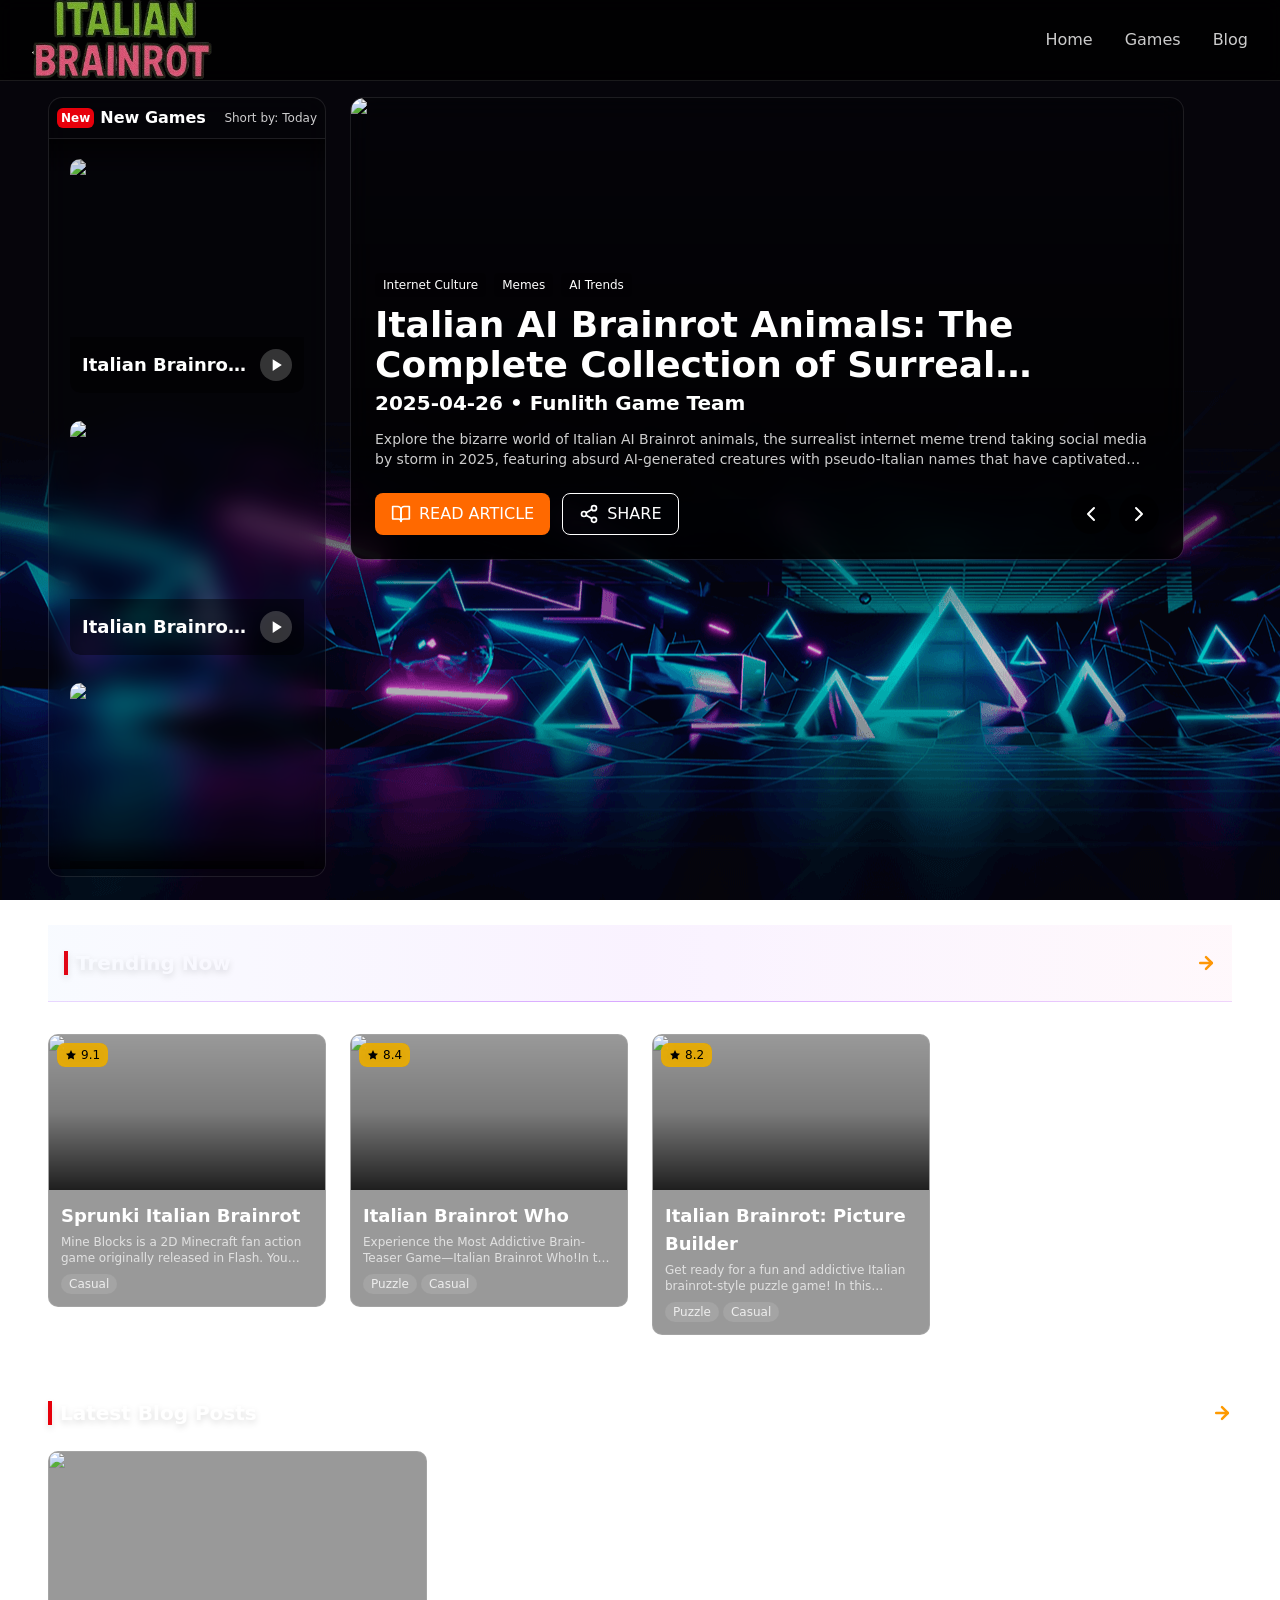
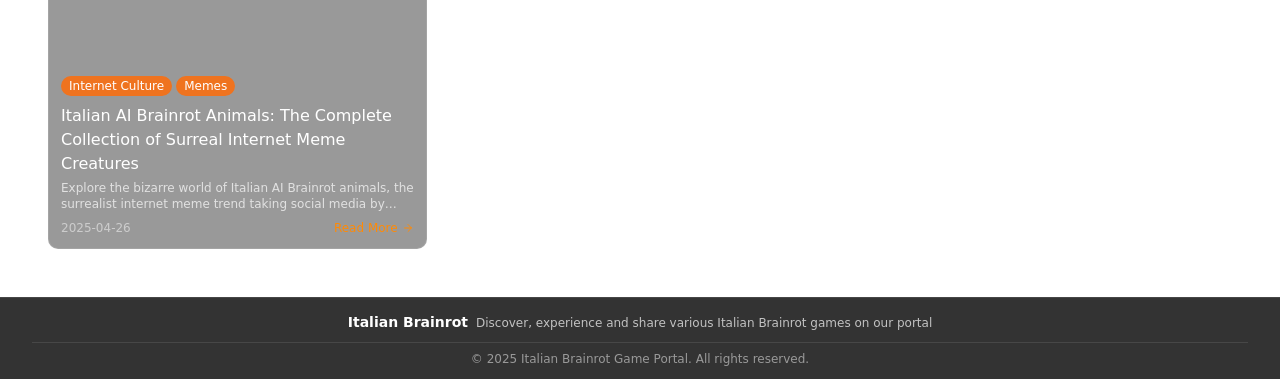
==== commit 75aa93b6: "Updates" ====
--- a/index.html
+++ b/index.html
@@ -1 +1 @@
-<!DOCTYPE html><html lang="en"><head><meta charSet="utf-8"/><meta name="viewport" content="width=device-width, initial-scale=1, maximum-scale=1, user-scalable=no"/><link rel="preload" as="image" imageSrcSet="/_next/image?url=%2Flong_logo.png&amp;w=256&amp;q=75 1x, /_next/image?url=%2Flong_logo.png&amp;w=384&amp;q=75 2x"/><link rel="preload" as="image" imageSrcSet="/_next/image?url=%2Flogo.png&amp;w=48&amp;q=75 1x, /_next/image?url=%2Flogo.png&amp;w=96&amp;q=75 2x"/><link rel="stylesheet" href="/_next/static/css/3241074a94a14f44.css" data-precedence="next"/><link rel="preload" as="script" fetchPriority="low" href="/_next/static/chunks/webpack-2190cd5ac80b82b0.js"/><script src="/_next/static/chunks/4bd1b696-4a219ec7e6c49968.js" async=""></script><script src="/_next/static/chunks/684-dbe43a04777177a1.js" async=""></script><script src="/_next/static/chunks/main-app-930304ea792944cc.js" async=""></script><script src="/_next/static/chunks/992-7b03f282f6793e34.js" async=""></script><script src="/_next/static/chunks/444-4127c6abcedaf9c2.js" async=""></script><script src="/_next/static/chunks/app/page-ebf6b93654c87186.js" async=""></script><meta name="theme-color" media="(prefers-color-scheme: dark)" content="#000000"/><meta name="theme-color" media="(prefers-color-scheme: light)" content="#000000"/><title>Italian Brainrot Game Portal - Play Free Online Games</title><meta name="description" content="Discover and play the best Italian Brainrot games for free. Enjoy a collection of casual, puzzle, and action games with unique gameplay and meme culture references."/><meta name="application-name" content="Italian Brainrot Game Portal"/><meta name="keywords" content="Italian Brainrot,online games,free games,browser games,meme games,casual games"/><link rel="canonical" href="https://italianbrainrot.com"/><meta name="format-detection" content="telephone=no"/><meta name="mobile-web-app-capable" content="yes"/><meta name="apple-mobile-web-app-title" content="Italian Brainrot"/><link href="/favicon/apple-splash-2048-2732.png" media="(device-width: 1024px) and (device-height: 1366px) and (-webkit-device-pixel-ratio: 2) and (orientation: portrait)" rel="apple-touch-startup-image"/><link href="/favicon/apple-splash-1668-2388.png" media="(device-width: 834px) and (device-height: 1194px) and (-webkit-device-pixel-ratio: 2) and (orientation: portrait)" rel="apple-touch-startup-image"/><link href="/favicon/apple-splash-1536-2048.png" media="(device-width: 768px) and (device-height: 1024px) and (-webkit-device-pixel-ratio: 2) and (orientation: portrait)" rel="apple-touch-startup-image"/><link href="/favicon/apple-splash-1125-2436.png" media="(device-width: 375px) and (device-height: 812px) and (-webkit-device-pixel-ratio: 3) and (orientation: portrait)" rel="apple-touch-startup-image"/><link href="/favicon/apple-splash-750-1334.png" media="(device-width: 375px) and (device-height: 667px) and (-webkit-device-pixel-ratio: 2) and (orientation: portrait)" rel="apple-touch-startup-image"/><link href="/favicon/apple-splash-640-1136.png" media="(device-width: 320px) and (device-height: 568px) and (-webkit-device-pixel-ratio: 2) and (orientation: portrait)" rel="apple-touch-startup-image"/><meta name="apple-mobile-web-app-status-bar-style" content="black-translucent"/><meta property="og:title" content="Italian Brainrot Game Portal - Play Free Online Games"/><meta property="og:description" content="Discover and play the best Italian Brainrot games for free. Enjoy a collection of casual, puzzle, and action games with unique gameplay and meme culture references."/><meta property="og:url" content="https://italianbrainrot.com"/><meta property="og:site_name" content="Italian Brainrot Game Portal"/><meta property="og:locale" content="en_US"/><meta property="og:image" content="https://italianbrainrot.com/images/share.png"/><meta property="og:image:width" content="1200"/><meta property="og:image:height" content="630"/><meta property="og:image:alt" content="Italian Brainrot Game Portal"/><meta property="og:type" content="website"/><meta name="twitter:card" content="summary_large_image"/><meta name="twitter:creator" content="@ItalianBrainrot"/><meta name="twitter:title" content="Italian Brainrot Game Portal - Play Free Online Games"/><meta name="twitter:description" content="Discover and play the best Italian Brainrot games for free. Enjoy a collection of casual, puzzle, and action games with unique gameplay and meme culture references."/><meta name="twitter:image" content="https://italianbrainrot.com/images/share.png"/><link rel="icon" href="/favicon.ico" sizes="16x16"/><link rel="icon" href="/favicon.ico" sizes="32x32"/><link rel="icon" href="/favicon.ico" sizes="48x48"/><link rel="icon" href="/favicon/favicon-16x16.png" sizes="16x16" type="image/png"/><link rel="icon" href="/favicon/favicon-32x32.png" sizes="32x32" type="image/png"/><link rel="apple-touch-icon" href="/favicon/apple-touch-icon.png" sizes="180x180" type="image/png"/><link rel="mask-icon" href="/favicon/safari-pinned-tab.svg" color="#000000"/><link rel="manifest" href="/site.webmanifest"/><script>document.querySelectorAll('body link[rel="icon"], body link[rel="apple-touch-icon"]').forEach(el => document.head.appendChild(el))</script><script src="/_next/static/chunks/polyfills-42372ed130431b0a.js" noModule=""></script></head><body class="__variable_5cfdac __variable_9a8899 antialiased text-white"><header class="border-b border-white/10 bg-black/80 backdrop-blur-sm sticky top-0 z-50"><div class="max-w-[1920px] mx-auto px-4 sm:px-6 lg:px-8"><div class="flex justify-between items-center h-20"><div class="flex items-center"><a class="font-bold text-xl text-white" href="/"><img alt="Italian Brainrot" width="180" height="50" decoding="async" data-nimg="1" class="hidden sm:block object-contain" style="color:transparent" srcSet="/_next/image?url=%2Flong_logo.png&amp;w=256&amp;q=75 1x, /_next/image?url=%2Flong_logo.png&amp;w=384&amp;q=75 2x" src="/_next/image?url=%2Flong_logo.png&amp;w=384&amp;q=75"/><img alt="Italian Brainrot" width="40" height="40" decoding="async" data-nimg="1" class="sm:hidden object-contain" style="color:transparent" srcSet="/_next/image?url=%2Flogo.png&amp;w=48&amp;q=75 1x, /_next/image?url=%2Flogo.png&amp;w=96&amp;q=75 2x" src="/_next/image?url=%2Flogo.png&amp;w=96&amp;q=75"/></a></div><nav class="flex space-x-8"><a class="text-white/80 hover:text-white" href="/">Home</a><a class="text-white/80 hover:text-white" href="/games">Games</a><a class="text-white/80 hover:text-white" href="/blog">Blog</a></nav></div></div></header><main class="flex min-h-screen flex-col items-center p-0"><div class="w-full max-w-[1920px] px-4 sm:px-8 md:px-10 lg:px-12"><div class="block lg:hidden py-2 space-y-4"><div><div class="relative bg-black/20 backdrop-blur-md rounded-xl overflow-hidden border border-white/10" style="aspect-ratio:calc(var(--article-carousel-aspect-ratio, 1.8/1))"><div class="overflow-hidden h-full"><div class="flex h-full"><div class="flex-[0_0_100%] min-w-0 relative h-full"><div class="block h-full"><div class="relative h-full rounded-lg overflow-hidden"><div class="relative w-full h-full overflow-hidden"><img alt="Italian AI Brainrot Animals: The Complete Collection of Surreal Internet Meme Creatures" loading="lazy" decoding="async" data-nimg="fill" class="object-cover" style="position:absolute;height:100%;width:100%;left:0;top:0;right:0;bottom:0;color:transparent" sizes="100vw" srcSet="/_next/image?url=https%3A%2F%2Fstatic.pdftobrainrot.org%2Fimage%2F5633f7d79ca04b97936b741f71c751bb.png&amp;w=640&amp;q=75 640w, /_next/image?url=https%3A%2F%2Fstatic.pdftobrainrot.org%2Fimage%2F5633f7d79ca04b97936b741f71c751bb.png&amp;w=750&amp;q=75 750w, /_next/image?url=https%3A%2F%2Fstatic.pdftobrainrot.org%2Fimage%2F5633f7d79ca04b97936b741f71c751bb.png&amp;w=828&amp;q=75 828w, /_next/image?url=https%3A%2F%2Fstatic.pdftobrainrot.org%2Fimage%2F5633f7d79ca04b97936b741f71c751bb.png&amp;w=1080&amp;q=75 1080w, /_next/image?url=https%3A%2F%2Fstatic.pdftobrainrot.org%2Fimage%2F5633f7d79ca04b97936b741f71c751bb.png&amp;w=1200&amp;q=75 1200w, /_next/image?url=https%3A%2F%2Fstatic.pdftobrainrot.org%2Fimage%2F5633f7d79ca04b97936b741f71c751bb.png&amp;w=1920&amp;q=75 1920w, /_next/image?url=https%3A%2F%2Fstatic.pdftobrainrot.org%2Fimage%2F5633f7d79ca04b97936b741f71c751bb.png&amp;w=2048&amp;q=75 2048w, /_next/image?url=https%3A%2F%2Fstatic.pdftobrainrot.org%2Fimage%2F5633f7d79ca04b97936b741f71c751bb.png&amp;w=3840&amp;q=75 3840w" src="/_next/image?url=https%3A%2F%2Fstatic.pdftobrainrot.org%2Fimage%2F5633f7d79ca04b97936b741f71c751bb.png&amp;w=3840&amp;q=75"/></div><div class="absolute inset-0 bg-gradient-to-t from-black/80 via-black/40 to-transparent flex flex-col justify-end p-4 md:p-6"><div class="flex gap-1 md:gap-2 mb-1 md:mb-2"><span class="text-[10px] md:text-xs bg-black/30 text-white px-1.5 md:px-2 py-0.5 md:py-1 rounded">Internet Culture</span><span class="text-[10px] md:text-xs bg-black/30 text-white px-1.5 md:px-2 py-0.5 md:py-1 rounded">Memes</span><span class="text-[10px] md:text-xs bg-black/30 text-white px-1.5 md:px-2 py-0.5 md:py-1 rounded">AI Trends</span></div><a href="/blog/italian-ai-brainrot-animals"><h2 class="text-white text-2xl md:text-4xl font-bold mb-1 hover:text-orange-500 transition-colors line-clamp-2">Italian AI Brainrot Animals: The Complete Collection of Surreal Internet Meme Creatures</h2></a><h3 class="text-white text-sm md:text-xl font-bold mb-3">2025-04-26<!-- --> • <!-- -->Funlith Game Team</h3><p class="text-white/80 text-xs md:text-sm line-clamp-2">Explore the bizarre world of Italian AI Brainrot animals, the surrealist internet meme trend taking social media by storm in 2025, featuring absurd AI-generated creatures with pseudo-Italian names that have captivated TikTok, Reddit, and YouTube.</p><div class="flex flex-col sm:flex-row items-start sm:items-center gap-2 md:gap-3 mt-4 md:mt-6"><div class="flex flex-wrap gap-2 md:gap-3"><a class="bg-orange-500 hover:bg-orange-600 text-white px-3 md:px-4 py-1.5 md:py-2 rounded-md flex items-center text-xs md:text-base" href="/blog/italian-ai-brainrot-animals"><svg xmlns="http://www.w3.org/2000/svg" viewBox="0 0 24 24" fill="none" stroke="currentColor" stroke-width="2" stroke-linecap="round" stroke-linejoin="round" class="w-4 h-4 md:w-5 md:h-5 mr-1 md:mr-2"><path d="M2 3h6a4 4 0 0 1 4 4v14a3 3 0 0 0-3-3H2z"></path><path d="M22 3h-6a4 4 0 0 0-4 4v14a3 3 0 0 1 3-3h7z"></path></svg>READ ARTICLE</a><button class="border border-white text-white px-3 md:px-4 py-1.5 md:py-2 rounded-md flex items-center text-xs md:text-base"><svg xmlns="http://www.w3.org/2000/svg" viewBox="0 0 24 24" fill="none" stroke="currentColor" stroke-width="2" stroke-linecap="round" stroke-linejoin="round" class="w-4 h-4 md:w-5 md:h-5 mr-1 md:mr-2"><circle cx="18" cy="5" r="3"></circle><circle cx="6" cy="12" r="3"></circle><circle cx="18" cy="19" r="3"></circle><line x1="8.59" y1="13.51" x2="15.42" y2="17.49"></line><line x1="15.41" y1="6.51" x2="8.59" y2="10.49"></line></svg>SHARE</button></div><div class="sm:ml-auto flex items-center gap-1 md:gap-2 mt-2 sm:mt-0"><button class="w-8 h-8 md:w-10 md:h-10 flex items-center justify-center bg-black/60 hover:bg-black/80 text-white rounded-full transition-all"><svg xmlns="http://www.w3.org/2000/svg" width="24" height="24" viewBox="0 0 24 24" fill="none" stroke="currentColor" stroke-width="2" stroke-linecap="round" stroke-linejoin="round" class="lucide lucide-chevron-left w-4 h-4 md:w-6 md:h-6" aria-hidden="true"><path d="m15 18-6-6 6-6"></path></svg></button><button class="w-8 h-8 md:w-10 md:h-10 flex items-center justify-center bg-black/60 hover:bg-black/80 text-white rounded-full transition-all"><svg xmlns="http://www.w3.org/2000/svg" width="24" height="24" viewBox="0 0 24 24" fill="none" stroke="currentColor" stroke-width="2" stroke-linecap="round" stroke-linejoin="round" class="lucide lucide-chevron-right w-4 h-4 md:w-6 md:h-6" aria-hidden="true"><path d="m9 18 6-6-6-6"></path></svg></button></div></div></div></div></div></div></div></div></div></div><div><div class="relative bg-black/20 backdrop-blur-md rounded-xl overflow-hidden border border-white/10"><div class="flex justify-between items-center p-2 border-b border-white/10"><h2 class="text-base font-bold flex items-center text-white"><span class="bg-red-600 text-white px-1 py-0.5 rounded-sm mr-1.5 text-xs">New</span>New Games</h2><div class="flex items-center text-xs text-white/80"><span class="mr-1">Short by:</span><span class="font-medium">Today</span></div></div><div class="relative overflow-hidden px-0 py-2 h-48"><div class="group flex overflow-hidden p-2 [--duration:40s] [gap:var(--gap)] flex-row py-2 [--gap:1rem] h-full"><div class="flex shrink-0 justify-around [gap:var(--gap)] animate-marquee flex-row group-hover:[animation-play-state:paused]"><a class="block" href="/games/italian-brainrot-who"><div class="relative w-36 h-36 rounded-lg overflow-hidden mx-1 game-card-container"><img alt="Italian Brainrot Who" loading="lazy" decoding="async" data-nimg="fill" class="object-cover transition-transform duration-300 ease-in-out game-card-image origin-center" style="position:absolute;height:100%;width:100%;left:0;top:0;right:0;bottom:0;color:transparent" sizes="100vw" srcSet="/_next/image?url=https%3A%2F%2Fgame-box-backend.vercel.app%2Fimgs%2Fitalian-brainrot-who.png&amp;w=640&amp;q=75 640w, /_next/image?url=https%3A%2F%2Fgame-box-backend.vercel.app%2Fimgs%2Fitalian-brainrot-who.png&amp;w=750&amp;q=75 750w, /_next/image?url=https%3A%2F%2Fgame-box-backend.vercel.app%2Fimgs%2Fitalian-brainrot-who.png&amp;w=828&amp;q=75 828w, /_next/image?url=https%3A%2F%2Fgame-box-backend.vercel.app%2Fimgs%2Fitalian-brainrot-who.png&amp;w=1080&amp;q=75 1080w, /_next/image?url=https%3A%2F%2Fgame-box-backend.vercel.app%2Fimgs%2Fitalian-brainrot-who.png&amp;w=1200&amp;q=75 1200w, /_next/image?url=https%3A%2F%2Fgame-box-backend.vercel.app%2Fimgs%2Fitalian-brainrot-who.png&amp;w=1920&amp;q=75 1920w, /_next/image?url=https%3A%2F%2Fgame-box-backend.vercel.app%2Fimgs%2Fitalian-brainrot-who.png&amp;w=2048&amp;q=75 2048w, /_next/image?url=https%3A%2F%2Fgame-box-backend.vercel.app%2Fimgs%2Fitalian-brainrot-who.png&amp;w=3840&amp;q=75 3840w" src="/_next/image?url=https%3A%2F%2Fgame-box-backend.vercel.app%2Fimgs%2Fitalian-brainrot-who.png&amp;w=3840&amp;q=75"/><div class="absolute bottom-0 left-0 right-0 bg-black/40 backdrop-blur-md p-2 pointer-events-none flex justify-between items-center rounded-b-lg"><h3 class="text-white font-bold text-sm leading-tight transition-colors duration-300 game-card-title pr-2 truncate">Italian Brainrot Who</h3><div class="bg-white/20 backdrop-blur-sm rounded-full p-1"><svg xmlns="http://www.w3.org/2000/svg" viewBox="0 0 24 24" fill="currentColor" class="w-4 h-4 text-white"><path d="M8 5.14v14l11-7-11-7z"></path></svg></div></div></div></a><a class="block" href="/games/italian-brainrot-picture-builder"><div class="relative w-36 h-36 rounded-lg overflow-hidden mx-1 game-card-container"><img alt="Italian Brainrot: Picture Builder" loading="lazy" decoding="async" data-nimg="fill" class="object-cover transition-transform duration-300 ease-in-out game-card-image origin-center" style="position:absolute;height:100%;width:100%;left:0;top:0;right:0;bottom:0;color:transparent" sizes="100vw" srcSet="/_next/image?url=https%3A%2F%2Fstatic.playhop.com%2Fimages%2Fd1133_6238841_5da42%2F06a514dab%2F2a00000196587611_744f12b%2F5d31a503e05f65f027b4_ba813f%2Fpjpg128x128&amp;w=640&amp;q=75 640w, /_next/image?url=https%3A%2F%2Fstatic.playhop.com%2Fimages%2Fd1133_6238841_5da42%2F06a514dab%2F2a00000196587611_744f12b%2F5d31a503e05f65f027b4_ba813f%2Fpjpg128x128&amp;w=750&amp;q=75 750w, /_next/image?url=https%3A%2F%2Fstatic.playhop.com%2Fimages%2Fd1133_6238841_5da42%2F06a514dab%2F2a00000196587611_744f12b%2F5d31a503e05f65f027b4_ba813f%2Fpjpg128x128&amp;w=828&amp;q=75 828w, /_next/image?url=https%3A%2F%2Fstatic.playhop.com%2Fimages%2Fd1133_6238841_5da42%2F06a514dab%2F2a00000196587611_744f12b%2F5d31a503e05f65f027b4_ba813f%2Fpjpg128x128&amp;w=1080&amp;q=75 1080w, /_next/image?url=https%3A%2F%2Fstatic.playhop.com%2Fimages%2Fd1133_6238841_5da42%2F06a514dab%2F2a00000196587611_744f12b%2F5d31a503e05f65f027b4_ba813f%2Fpjpg128x128&amp;w=1200&amp;q=75 1200w, /_next/image?url=https%3A%2F%2Fstatic.playhop.com%2Fimages%2Fd1133_6238841_5da42%2F06a514dab%2F2a00000196587611_744f12b%2F5d31a503e05f65f027b4_ba813f%2Fpjpg128x128&amp;w=1920&amp;q=75 1920w, /_next/image?url=https%3A%2F%2Fstatic.playhop.com%2Fimages%2Fd1133_6238841_5da42%2F06a514dab%2F2a00000196587611_744f12b%2F5d31a503e05f65f027b4_ba813f%2Fpjpg128x128&amp;w=2048&amp;q=75 2048w, /_next/image?url=https%3A%2F%2Fstatic.playhop.com%2Fimages%2Fd1133_6238841_5da42%2F06a514dab%2F2a00000196587611_744f12b%2F5d31a503e05f65f027b4_ba813f%2Fpjpg128x128&amp;w=3840&amp;q=75 3840w" src="/_next/image?url=https%3A%2F%2Fstatic.playhop.com%2Fimages%2Fd1133_6238841_5da42%2F06a514dab%2F2a00000196587611_744f12b%2F5d31a503e05f65f027b4_ba813f%2Fpjpg128x128&amp;w=3840&amp;q=75"/><div class="absolute bottom-0 left-0 right-0 bg-black/40 backdrop-blur-md p-2 pointer-events-none flex justify-between items-center rounded-b-lg"><h3 class="text-white font-bold text-sm leading-tight transition-colors duration-300 game-card-title pr-2 truncate">Italian Brainrot: Picture Builder</h3><div class="bg-white/20 backdrop-blur-sm rounded-full p-1"><svg xmlns="http://www.w3.org/2000/svg" viewBox="0 0 24 24" fill="currentColor" class="w-4 h-4 text-white"><path d="M8 5.14v14l11-7-11-7z"></path></svg></div></div></div></a><a class="block" href="/games/sprunki-italian-brainrot"><div class="relative w-36 h-36 rounded-lg overflow-hidden mx-1 game-card-container"><img alt="Sprunki Italian Brainrot" loading="lazy" decoding="async" data-nimg="fill" class="object-cover transition-transform duration-300 ease-in-out game-card-image origin-center" style="position:absolute;height:100%;width:100%;left:0;top:0;right:0;bottom:0;color:transparent" sizes="100vw" srcSet="/_next/image?url=https%3A%2F%2Fgosprunki.com%2Fassets%2Fimg%2Fsprunki-italian-brainrot.jpg.webp&amp;w=640&amp;q=75 640w, /_next/image?url=https%3A%2F%2Fgosprunki.com%2Fassets%2Fimg%2Fsprunki-italian-brainrot.jpg.webp&amp;w=750&amp;q=75 750w, /_next/image?url=https%3A%2F%2Fgosprunki.com%2Fassets%2Fimg%2Fsprunki-italian-brainrot.jpg.webp&amp;w=828&amp;q=75 828w, /_next/image?url=https%3A%2F%2Fgosprunki.com%2Fassets%2Fimg%2Fsprunki-italian-brainrot.jpg.webp&amp;w=1080&amp;q=75 1080w, /_next/image?url=https%3A%2F%2Fgosprunki.com%2Fassets%2Fimg%2Fsprunki-italian-brainrot.jpg.webp&amp;w=1200&amp;q=75 1200w, /_next/image?url=https%3A%2F%2Fgosprunki.com%2Fassets%2Fimg%2Fsprunki-italian-brainrot.jpg.webp&amp;w=1920&amp;q=75 1920w, /_next/image?url=https%3A%2F%2Fgosprunki.com%2Fassets%2Fimg%2Fsprunki-italian-brainrot.jpg.webp&amp;w=2048&amp;q=75 2048w, /_next/image?url=https%3A%2F%2Fgosprunki.com%2Fassets%2Fimg%2Fsprunki-italian-brainrot.jpg.webp&amp;w=3840&amp;q=75 3840w" src="/_next/image?url=https%3A%2F%2Fgosprunki.com%2Fassets%2Fimg%2Fsprunki-italian-brainrot.jpg.webp&amp;w=3840&amp;q=75"/><div class="absolute bottom-0 left-0 right-0 bg-black/40 backdrop-blur-md p-2 pointer-events-none flex justify-between items-center rounded-b-lg"><h3 class="text-white font-bold text-sm leading-tight transition-colors duration-300 game-card-title pr-2 truncate">Sprunki Italian Brainrot</h3><div class="bg-white/20 backdrop-blur-sm rounded-full p-1"><svg xmlns="http://www.w3.org/2000/svg" viewBox="0 0 24 24" fill="currentColor" class="w-4 h-4 text-white"><path d="M8 5.14v14l11-7-11-7z"></path></svg></div></div></div></a></div><div class="flex shrink-0 justify-around [gap:var(--gap)] animate-marquee flex-row group-hover:[animation-play-state:paused]"><a class="block" href="/games/italian-brainrot-who"><div class="relative w-36 h-36 rounded-lg overflow-hidden mx-1 game-card-container"><img alt="Italian Brainrot Who" loading="lazy" decoding="async" data-nimg="fill" class="object-cover transition-transform duration-300 ease-in-out game-card-image origin-center" style="position:absolute;height:100%;width:100%;left:0;top:0;right:0;bottom:0;color:transparent" sizes="100vw" srcSet="/_next/image?url=https%3A%2F%2Fgame-box-backend.vercel.app%2Fimgs%2Fitalian-brainrot-who.png&amp;w=640&amp;q=75 640w, /_next/image?url=https%3A%2F%2Fgame-box-backend.vercel.app%2Fimgs%2Fitalian-brainrot-who.png&amp;w=750&amp;q=75 750w, /_next/image?url=https%3A%2F%2Fgame-box-backend.vercel.app%2Fimgs%2Fitalian-brainrot-who.png&amp;w=828&amp;q=75 828w, /_next/image?url=https%3A%2F%2Fgame-box-backend.vercel.app%2Fimgs%2Fitalian-brainrot-who.png&amp;w=1080&amp;q=75 1080w, /_next/image?url=https%3A%2F%2Fgame-box-backend.vercel.app%2Fimgs%2Fitalian-brainrot-who.png&amp;w=1200&amp;q=75 1200w, /_next/image?url=https%3A%2F%2Fgame-box-backend.vercel.app%2Fimgs%2Fitalian-brainrot-who.png&amp;w=1920&amp;q=75 1920w, /_next/image?url=https%3A%2F%2Fgame-box-backend.vercel.app%2Fimgs%2Fitalian-brainrot-who.png&amp;w=2048&amp;q=75 2048w, /_next/image?url=https%3A%2F%2Fgame-box-backend.vercel.app%2Fimgs%2Fitalian-brainrot-who.png&amp;w=3840&amp;q=75 3840w" src="/_next/image?url=https%3A%2F%2Fgame-box-backend.vercel.app%2Fimgs%2Fitalian-brainrot-who.png&amp;w=3840&amp;q=75"/><div class="absolute bottom-0 left-0 right-0 bg-black/40 backdrop-blur-md p-2 pointer-events-none flex justify-between items-center rounded-b-lg"><h3 class="text-white font-bold text-sm leading-tight transition-colors duration-300 game-card-title pr-2 truncate">Italian Brainrot Who</h3><div class="bg-white/20 backdrop-blur-sm rounded-full p-1"><svg xmlns="http://www.w3.org/2000/svg" viewBox="0 0 24 24" fill="currentColor" class="w-4 h-4 text-white"><path d="M8 5.14v14l11-7-11-7z"></path></svg></div></div></div></a><a class="block" href="/games/italian-brainrot-picture-builder"><div class="relative w-36 h-36 rounded-lg overflow-hidden mx-1 game-card-container"><img alt="Italian Brainrot: Picture Builder" loading="lazy" decoding="async" data-nimg="fill" class="object-cover transition-transform duration-300 ease-in-out game-card-image origin-center" style="position:absolute;height:100%;width:100%;left:0;top:0;right:0;bottom:0;color:transparent" sizes="100vw" srcSet="/_next/image?url=https%3A%2F%2Fstatic.playhop.com%2Fimages%2Fd1133_6238841_5da42%2F06a514dab%2F2a00000196587611_744f12b%2F5d31a503e05f65f027b4_ba813f%2Fpjpg128x128&amp;w=640&amp;q=75 640w, /_next/image?url=https%3A%2F%2Fstatic.playhop.com%2Fimages%2Fd1133_6238841_5da42%2F06a514dab%2F2a00000196587611_744f12b%2F5d31a503e05f65f027b4_ba813f%2Fpjpg128x128&amp;w=750&amp;q=75 750w, /_next/image?url=https%3A%2F%2Fstatic.playhop.com%2Fimages%2Fd1133_6238841_5da42%2F06a514dab%2F2a00000196587611_744f12b%2F5d31a503e05f65f027b4_ba813f%2Fpjpg128x128&amp;w=828&amp;q=75 828w, /_next/image?url=https%3A%2F%2Fstatic.playhop.com%2Fimages%2Fd1133_6238841_5da42%2F06a514dab%2F2a00000196587611_744f12b%2F5d31a503e05f65f027b4_ba813f%2Fpjpg128x128&amp;w=1080&amp;q=75 1080w, /_next/image?url=https%3A%2F%2Fstatic.playhop.com%2Fimages%2Fd1133_6238841_5da42%2F06a514dab%2F2a00000196587611_744f12b%2F5d31a503e05f65f027b4_ba813f%2Fpjpg128x128&amp;w=1200&amp;q=75 1200w, /_next/image?url=https%3A%2F%2Fstatic.playhop.com%2Fimages%2Fd1133_6238841_5da42%2F06a514dab%2F2a00000196587611_744f12b%2F5d31a503e05f65f027b4_ba813f%2Fpjpg128x128&amp;w=1920&amp;q=75 1920w, /_next/image?url=https%3A%2F%2Fstatic.playhop.com%2Fimages%2Fd1133_6238841_5da42%2F06a514dab%2F2a00000196587611_744f12b%2F5d31a503e05f65f027b4_ba813f%2Fpjpg128x128&amp;w=2048&amp;q=75 2048w, /_next/image?url=https%3A%2F%2Fstatic.playhop.com%2Fimages%2Fd1133_6238841_5da42%2F06a514dab%2F2a00000196587611_744f12b%2F5d31a503e05f65f027b4_ba813f%2Fpjpg128x128&amp;w=3840&amp;q=75 3840w" src="/_next/image?url=https%3A%2F%2Fstatic.playhop.com%2Fimages%2Fd1133_6238841_5da42%2F06a514dab%2F2a00000196587611_744f12b%2F5d31a503e05f65f027b4_ba813f%2Fpjpg128x128&amp;w=3840&amp;q=75"/><div class="absolute bottom-0 left-0 right-0 bg-black/40 backdrop-blur-md p-2 pointer-events-none flex justify-between items-center rounded-b-lg"><h3 class="text-white font-bold text-sm leading-tight transition-colors duration-300 game-card-title pr-2 truncate">Italian Brainrot: Picture Builder</h3><div class="bg-white/20 backdrop-blur-sm rounded-full p-1"><svg xmlns="http://www.w3.org/2000/svg" viewBox="0 0 24 24" fill="currentColor" class="w-4 h-4 text-white"><path d="M8 5.14v14l11-7-11-7z"></path></svg></div></div></div></a><a class="block" href="/games/sprunki-italian-brainrot"><div class="relative w-36 h-36 rounded-lg overflow-hidden mx-1 game-card-container"><img alt="Sprunki Italian Brainrot" loading="lazy" decoding="async" data-nimg="fill" class="object-cover transition-transform duration-300 ease-in-out game-card-image origin-center" style="position:absolute;height:100%;width:100%;left:0;top:0;right:0;bottom:0;color:transparent" sizes="100vw" srcSet="/_next/image?url=https%3A%2F%2Fgosprunki.com%2Fassets%2Fimg%2Fsprunki-italian-brainrot.jpg.webp&amp;w=640&amp;q=75 640w, /_next/image?url=https%3A%2F%2Fgosprunki.com%2Fassets%2Fimg%2Fsprunki-italian-brainrot.jpg.webp&amp;w=750&amp;q=75 750w, /_next/image?url=https%3A%2F%2Fgosprunki.com%2Fassets%2Fimg%2Fsprunki-italian-brainrot.jpg.webp&amp;w=828&amp;q=75 828w, /_next/image?url=https%3A%2F%2Fgosprunki.com%2Fassets%2Fimg%2Fsprunki-italian-brainrot.jpg.webp&amp;w=1080&amp;q=75 1080w, /_next/image?url=https%3A%2F%2Fgosprunki.com%2Fassets%2Fimg%2Fsprunki-italian-brainrot.jpg.webp&amp;w=1200&amp;q=75 1200w, /_next/image?url=https%3A%2F%2Fgosprunki.com%2Fassets%2Fimg%2Fsprunki-italian-brainrot.jpg.webp&amp;w=1920&amp;q=75 1920w, /_next/image?url=https%3A%2F%2Fgosprunki.com%2Fassets%2Fimg%2Fsprunki-italian-brainrot.jpg.webp&amp;w=2048&amp;q=75 2048w, /_next/image?url=https%3A%2F%2Fgosprunki.com%2Fassets%2Fimg%2Fsprunki-italian-brainrot.jpg.webp&amp;w=3840&amp;q=75 3840w" src="/_next/image?url=https%3A%2F%2Fgosprunki.com%2Fassets%2Fimg%2Fsprunki-italian-brainrot.jpg.webp&amp;w=3840&amp;q=75"/><div class="absolute bottom-0 left-0 right-0 bg-black/40 backdrop-blur-md p-2 pointer-events-none flex justify-between items-center rounded-b-lg"><h3 class="text-white font-bold text-sm leading-tight transition-colors duration-300 game-card-title pr-2 truncate">Sprunki Italian Brainrot</h3><div class="bg-white/20 backdrop-blur-sm rounded-full p-1"><svg xmlns="http://www.w3.org/2000/svg" viewBox="0 0 24 24" fill="currentColor" class="w-4 h-4 text-white"><path d="M8 5.14v14l11-7-11-7z"></path></svg></div></div></div></a></div></div><div class="absolute left-0 top-0 bottom-0 w-8 bg-gradient-to-r from-black/60 to-transparent pointer-events-none z-10"></div><div class="absolute right-0 top-0 bottom-0 w-8 bg-gradient-to-l from-black/60 to-transparent pointer-events-none z-10"></div></div></div></div></div><div class="hidden lg:grid lg:grid-cols-12 gap-6 py-4"><div class="lg:col-span-4 xl:col-span-3"><div class="relative bg-black/20 backdrop-blur-md rounded-xl overflow-hidden h-[calc(100vh-100px)] lg:h-[calc(100vh-120px)] border border-white/10"><div class="flex justify-between items-center p-2 border-b border-white/10"><h2 class="text-base font-bold flex items-center text-white"><span class="bg-red-600 text-white px-1 py-0.5 rounded-sm mr-1.5 text-xs">New</span>New Games</h2><div class="flex items-center text-xs text-white/80"><span class="mr-1">Short by:</span><span class="font-medium">Today</span></div></div><div class="relative h-full max-h-[calc(100vh-170px)] overflow-hidden px-0"><div class="group flex overflow-hidden p-2 [--duration:40s] [gap:var(--gap)] flex-col py-4 [--gap:1.25rem]"><div class="flex shrink-0 justify-around [gap:var(--gap)] animate-marquee-vertical flex-col group-hover:[animation-play-state:paused]"><a class="block w-full" href="/games/italian-brainrot-who"><div class="relative w-[90%] aspect-square rounded-lg overflow-hidden mx-auto my-1 game-card-container"><img alt="Italian Brainrot Who" loading="lazy" decoding="async" data-nimg="fill" class="object-cover transition-transform duration-300 ease-in-out game-card-image origin-center" style="position:absolute;height:100%;width:100%;left:0;top:0;right:0;bottom:0;color:transparent" sizes="100vw" srcSet="/_next/image?url=https%3A%2F%2Fgame-box-backend.vercel.app%2Fimgs%2Fitalian-brainrot-who.png&amp;w=640&amp;q=75 640w, /_next/image?url=https%3A%2F%2Fgame-box-backend.vercel.app%2Fimgs%2Fitalian-brainrot-who.png&amp;w=750&amp;q=75 750w, /_next/image?url=https%3A%2F%2Fgame-box-backend.vercel.app%2Fimgs%2Fitalian-brainrot-who.png&amp;w=828&amp;q=75 828w, /_next/image?url=https%3A%2F%2Fgame-box-backend.vercel.app%2Fimgs%2Fitalian-brainrot-who.png&amp;w=1080&amp;q=75 1080w, /_next/image?url=https%3A%2F%2Fgame-box-backend.vercel.app%2Fimgs%2Fitalian-brainrot-who.png&amp;w=1200&amp;q=75 1200w, /_next/image?url=https%3A%2F%2Fgame-box-backend.vercel.app%2Fimgs%2Fitalian-brainrot-who.png&amp;w=1920&amp;q=75 1920w, /_next/image?url=https%3A%2F%2Fgame-box-backend.vercel.app%2Fimgs%2Fitalian-brainrot-who.png&amp;w=2048&amp;q=75 2048w, /_next/image?url=https%3A%2F%2Fgame-box-backend.vercel.app%2Fimgs%2Fitalian-brainrot-who.png&amp;w=3840&amp;q=75 3840w" src="/_next/image?url=https%3A%2F%2Fgame-box-backend.vercel.app%2Fimgs%2Fitalian-brainrot-who.png&amp;w=3840&amp;q=75"/><div class="absolute bottom-0 left-0 right-0 bg-black/40 backdrop-blur-md p-3 pointer-events-none flex justify-between items-center rounded-b-lg"><h3 class="text-white font-bold text-base md:text-lg leading-tight transition-colors duration-300 game-card-title pr-2 truncate">Italian Brainrot Who</h3><div class="bg-white/20 backdrop-blur-sm rounded-full p-1.5"><svg xmlns="http://www.w3.org/2000/svg" viewBox="0 0 24 24" fill="currentColor" class="w-5 h-5 text-white"><path d="M8 5.14v14l11-7-11-7z"></path></svg></div></div></div></a><a class="block w-full" href="/games/italian-brainrot-picture-builder"><div class="relative w-[90%] aspect-square rounded-lg overflow-hidden mx-auto my-1 game-card-container"><img alt="Italian Brainrot: Picture Builder" loading="lazy" decoding="async" data-nimg="fill" class="object-cover transition-transform duration-300 ease-in-out game-card-image origin-center" style="position:absolute;height:100%;width:100%;left:0;top:0;right:0;bottom:0;color:transparent" sizes="100vw" srcSet="/_next/image?url=https%3A%2F%2Fstatic.playhop.com%2Fimages%2Fd1133_6238841_5da42%2F06a514dab%2F2a00000196587611_744f12b%2F5d31a503e05f65f027b4_ba813f%2Fpjpg128x128&amp;w=640&amp;q=75 640w, /_next/image?url=https%3A%2F%2Fstatic.playhop.com%2Fimages%2Fd1133_6238841_5da42%2F06a514dab%2F2a00000196587611_744f12b%2F5d31a503e05f65f027b4_ba813f%2Fpjpg128x128&amp;w=750&amp;q=75 750w, /_next/image?url=https%3A%2F%2Fstatic.playhop.com%2Fimages%2Fd1133_6238841_5da42%2F06a514dab%2F2a00000196587611_744f12b%2F5d31a503e05f65f027b4_ba813f%2Fpjpg128x128&amp;w=828&amp;q=75 828w, /_next/image?url=https%3A%2F%2Fstatic.playhop.com%2Fimages%2Fd1133_6238841_5da42%2F06a514dab%2F2a00000196587611_744f12b%2F5d31a503e05f65f027b4_ba813f%2Fpjpg128x128&amp;w=1080&amp;q=75 1080w, /_next/image?url=https%3A%2F%2Fstatic.playhop.com%2Fimages%2Fd1133_6238841_5da42%2F06a514dab%2F2a00000196587611_744f12b%2F5d31a503e05f65f027b4_ba813f%2Fpjpg128x128&amp;w=1200&amp;q=75 1200w, /_next/image?url=https%3A%2F%2Fstatic.playhop.com%2Fimages%2Fd1133_6238841_5da42%2F06a514dab%2F2a00000196587611_744f12b%2F5d31a503e05f65f027b4_ba813f%2Fpjpg128x128&amp;w=1920&amp;q=75 1920w, /_next/image?url=https%3A%2F%2Fstatic.playhop.com%2Fimages%2Fd1133_6238841_5da42%2F06a514dab%2F2a00000196587611_744f12b%2F5d31a503e05f65f027b4_ba813f%2Fpjpg128x128&amp;w=2048&amp;q=75 2048w, /_next/image?url=https%3A%2F%2Fstatic.playhop.com%2Fimages%2Fd1133_6238841_5da42%2F06a514dab%2F2a00000196587611_744f12b%2F5d31a503e05f65f027b4_ba813f%2Fpjpg128x128&amp;w=3840&amp;q=75 3840w" src="/_next/image?url=https%3A%2F%2Fstatic.playhop.com%2Fimages%2Fd1133_6238841_5da42%2F06a514dab%2F2a00000196587611_744f12b%2F5d31a503e05f65f027b4_ba813f%2Fpjpg128x128&amp;w=3840&amp;q=75"/><div class="absolute bottom-0 left-0 right-0 bg-black/40 backdrop-blur-md p-3 pointer-events-none flex justify-between items-center rounded-b-lg"><h3 class="text-white font-bold text-base md:text-lg leading-tight transition-colors duration-300 game-card-title pr-2 truncate">Italian Brainrot: Picture Builder</h3><div class="bg-white/20 backdrop-blur-sm rounded-full p-1.5"><svg xmlns="http://www.w3.org/2000/svg" viewBox="0 0 24 24" fill="currentColor" class="w-5 h-5 text-white"><path d="M8 5.14v14l11-7-11-7z"></path></svg></div></div></div></a><a class="block w-full" href="/games/sprunki-italian-brainrot"><div class="relative w-[90%] aspect-square rounded-lg overflow-hidden mx-auto my-1 game-card-container"><img alt="Sprunki Italian Brainrot" loading="lazy" decoding="async" data-nimg="fill" class="object-cover transition-transform duration-300 ease-in-out game-card-image origin-center" style="position:absolute;height:100%;width:100%;left:0;top:0;right:0;bottom:0;color:transparent" sizes="100vw" srcSet="/_next/image?url=https%3A%2F%2Fgosprunki.com%2Fassets%2Fimg%2Fsprunki-italian-brainrot.jpg.webp&amp;w=640&amp;q=75 640w, /_next/image?url=https%3A%2F%2Fgosprunki.com%2Fassets%2Fimg%2Fsprunki-italian-brainrot.jpg.webp&amp;w=750&amp;q=75 750w, /_next/image?url=https%3A%2F%2Fgosprunki.com%2Fassets%2Fimg%2Fsprunki-italian-brainrot.jpg.webp&amp;w=828&amp;q=75 828w, /_next/image?url=https%3A%2F%2Fgosprunki.com%2Fassets%2Fimg%2Fsprunki-italian-brainrot.jpg.webp&amp;w=1080&amp;q=75 1080w, /_next/image?url=https%3A%2F%2Fgosprunki.com%2Fassets%2Fimg%2Fsprunki-italian-brainrot.jpg.webp&amp;w=1200&amp;q=75 1200w, /_next/image?url=https%3A%2F%2Fgosprunki.com%2Fassets%2Fimg%2Fsprunki-italian-brainrot.jpg.webp&amp;w=1920&amp;q=75 1920w, /_next/image?url=https%3A%2F%2Fgosprunki.com%2Fassets%2Fimg%2Fsprunki-italian-brainrot.jpg.webp&amp;w=2048&amp;q=75 2048w, /_next/image?url=https%3A%2F%2Fgosprunki.com%2Fassets%2Fimg%2Fsprunki-italian-brainrot.jpg.webp&amp;w=3840&amp;q=75 3840w" src="/_next/image?url=https%3A%2F%2Fgosprunki.com%2Fassets%2Fimg%2Fsprunki-italian-brainrot.jpg.webp&amp;w=3840&amp;q=75"/><div class="absolute bottom-0 left-0 right-0 bg-black/40 backdrop-blur-md p-3 pointer-events-none flex justify-between items-center rounded-b-lg"><h3 class="text-white font-bold text-base md:text-lg leading-tight transition-colors duration-300 game-card-title pr-2 truncate">Sprunki Italian Brainrot</h3><div class="bg-white/20 backdrop-blur-sm rounded-full p-1.5"><svg xmlns="http://www.w3.org/2000/svg" viewBox="0 0 24 24" fill="currentColor" class="w-5 h-5 text-white"><path d="M8 5.14v14l11-7-11-7z"></path></svg></div></div></div></a></div><div class="flex shrink-0 justify-around [gap:var(--gap)] animate-marquee-vertical flex-col group-hover:[animation-play-state:paused]"><a class="block w-full" href="/games/italian-brainrot-who"><div class="relative w-[90%] aspect-square rounded-lg overflow-hidden mx-auto my-1 game-card-container"><img alt="Italian Brainrot Who" loading="lazy" decoding="async" data-nimg="fill" class="object-cover transition-transform duration-300 ease-in-out game-card-image origin-center" style="position:absolute;height:100%;width:100%;left:0;top:0;right:0;bottom:0;color:transparent" sizes="100vw" srcSet="/_next/image?url=https%3A%2F%2Fgame-box-backend.vercel.app%2Fimgs%2Fitalian-brainrot-who.png&amp;w=640&amp;q=75 640w, /_next/image?url=https%3A%2F%2Fgame-box-backend.vercel.app%2Fimgs%2Fitalian-brainrot-who.png&amp;w=750&amp;q=75 750w, /_next/image?url=https%3A%2F%2Fgame-box-backend.vercel.app%2Fimgs%2Fitalian-brainrot-who.png&amp;w=828&amp;q=75 828w, /_next/image?url=https%3A%2F%2Fgame-box-backend.vercel.app%2Fimgs%2Fitalian-brainrot-who.png&amp;w=1080&amp;q=75 1080w, /_next/image?url=https%3A%2F%2Fgame-box-backend.vercel.app%2Fimgs%2Fitalian-brainrot-who.png&amp;w=1200&amp;q=75 1200w, /_next/image?url=https%3A%2F%2Fgame-box-backend.vercel.app%2Fimgs%2Fitalian-brainrot-who.png&amp;w=1920&amp;q=75 1920w, /_next/image?url=https%3A%2F%2Fgame-box-backend.vercel.app%2Fimgs%2Fitalian-brainrot-who.png&amp;w=2048&amp;q=75 2048w, /_next/image?url=https%3A%2F%2Fgame-box-backend.vercel.app%2Fimgs%2Fitalian-brainrot-who.png&amp;w=3840&amp;q=75 3840w" src="/_next/image?url=https%3A%2F%2Fgame-box-backend.vercel.app%2Fimgs%2Fitalian-brainrot-who.png&amp;w=3840&amp;q=75"/><div class="absolute bottom-0 left-0 right-0 bg-black/40 backdrop-blur-md p-3 pointer-events-none flex justify-between items-center rounded-b-lg"><h3 class="text-white font-bold text-base md:text-lg leading-tight transition-colors duration-300 game-card-title pr-2 truncate">Italian Brainrot Who</h3><div class="bg-white/20 backdrop-blur-sm rounded-full p-1.5"><svg xmlns="http://www.w3.org/2000/svg" viewBox="0 0 24 24" fill="currentColor" class="w-5 h-5 text-white"><path d="M8 5.14v14l11-7-11-7z"></path></svg></div></div></div></a><a class="block w-full" href="/games/italian-brainrot-picture-builder"><div class="relative w-[90%] aspect-square rounded-lg overflow-hidden mx-auto my-1 game-card-container"><img alt="Italian Brainrot: Picture Builder" loading="lazy" decoding="async" data-nimg="fill" class="object-cover transition-transform duration-300 ease-in-out game-card-image origin-center" style="position:absolute;height:100%;width:100%;left:0;top:0;right:0;bottom:0;color:transparent" sizes="100vw" srcSet="/_next/image?url=https%3A%2F%2Fstatic.playhop.com%2Fimages%2Fd1133_6238841_5da42%2F06a514dab%2F2a00000196587611_744f12b%2F5d31a503e05f65f027b4_ba813f%2Fpjpg128x128&amp;w=640&amp;q=75 640w, /_next/image?url=https%3A%2F%2Fstatic.playhop.com%2Fimages%2Fd1133_6238841_5da42%2F06a514dab%2F2a00000196587611_744f12b%2F5d31a503e05f65f027b4_ba813f%2Fpjpg128x128&amp;w=750&amp;q=75 750w, /_next/image?url=https%3A%2F%2Fstatic.playhop.com%2Fimages%2Fd1133_6238841_5da42%2F06a514dab%2F2a00000196587611_744f12b%2F5d31a503e05f65f027b4_ba813f%2Fpjpg128x128&amp;w=828&amp;q=75 828w, /_next/image?url=https%3A%2F%2Fstatic.playhop.com%2Fimages%2Fd1133_6238841_5da42%2F06a514dab%2F2a00000196587611_744f12b%2F5d31a503e05f65f027b4_ba813f%2Fpjpg128x128&amp;w=1080&amp;q=75 1080w, /_next/image?url=https%3A%2F%2Fstatic.playhop.com%2Fimages%2Fd1133_6238841_5da42%2F06a514dab%2F2a00000196587611_744f12b%2F5d31a503e05f65f027b4_ba813f%2Fpjpg128x128&amp;w=1200&amp;q=75 1200w, /_next/image?url=https%3A%2F%2Fstatic.playhop.com%2Fimages%2Fd1133_6238841_5da42%2F06a514dab%2F2a00000196587611_744f12b%2F5d31a503e05f65f027b4_ba813f%2Fpjpg128x128&amp;w=1920&amp;q=75 1920w, /_next/image?url=https%3A%2F%2Fstatic.playhop.com%2Fimages%2Fd1133_6238841_5da42%2F06a514dab%2F2a00000196587611_744f12b%2F5d31a503e05f65f027b4_ba813f%2Fpjpg128x128&amp;w=2048&amp;q=75 2048w, /_next/image?url=https%3A%2F%2Fstatic.playhop.com%2Fimages%2Fd1133_6238841_5da42%2F06a514dab%2F2a00000196587611_744f12b%2F5d31a503e05f65f027b4_ba813f%2Fpjpg128x128&amp;w=3840&amp;q=75 3840w" src="/_next/image?url=https%3A%2F%2Fstatic.playhop.com%2Fimages%2Fd1133_6238841_5da42%2F06a514dab%2F2a00000196587611_744f12b%2F5d31a503e05f65f027b4_ba813f%2Fpjpg128x128&amp;w=3840&amp;q=75"/><div class="absolute bottom-0 left-0 right-0 bg-black/40 backdrop-blur-md p-3 pointer-events-none flex justify-between items-center rounded-b-lg"><h3 class="text-white font-bold text-base md:text-lg leading-tight transition-colors duration-300 game-card-title pr-2 truncate">Italian Brainrot: Picture Builder</h3><div class="bg-white/20 backdrop-blur-sm rounded-full p-1.5"><svg xmlns="http://www.w3.org/2000/svg" viewBox="0 0 24 24" fill="currentColor" class="w-5 h-5 text-white"><path d="M8 5.14v14l11-7-11-7z"></path></svg></div></div></div></a><a class="block w-full" href="/games/sprunki-italian-brainrot"><div class="relative w-[90%] aspect-square rounded-lg overflow-hidden mx-auto my-1 game-card-container"><img alt="Sprunki Italian Brainrot" loading="lazy" decoding="async" data-nimg="fill" class="object-cover transition-transform duration-300 ease-in-out game-card-image origin-center" style="position:absolute;height:100%;width:100%;left:0;top:0;right:0;bottom:0;color:transparent" sizes="100vw" srcSet="/_next/image?url=https%3A%2F%2Fgosprunki.com%2Fassets%2Fimg%2Fsprunki-italian-brainrot.jpg.webp&amp;w=640&amp;q=75 640w, /_next/image?url=https%3A%2F%2Fgosprunki.com%2Fassets%2Fimg%2Fsprunki-italian-brainrot.jpg.webp&amp;w=750&amp;q=75 750w, /_next/image?url=https%3A%2F%2Fgosprunki.com%2Fassets%2Fimg%2Fsprunki-italian-brainrot.jpg.webp&amp;w=828&amp;q=75 828w, /_next/image?url=https%3A%2F%2Fgosprunki.com%2Fassets%2Fimg%2Fsprunki-italian-brainrot.jpg.webp&amp;w=1080&amp;q=75 1080w, /_next/image?url=https%3A%2F%2Fgosprunki.com%2Fassets%2Fimg%2Fsprunki-italian-brainrot.jpg.webp&amp;w=1200&amp;q=75 1200w, /_next/image?url=https%3A%2F%2Fgosprunki.com%2Fassets%2Fimg%2Fsprunki-italian-brainrot.jpg.webp&amp;w=1920&amp;q=75 1920w, /_next/image?url=https%3A%2F%2Fgosprunki.com%2Fassets%2Fimg%2Fsprunki-italian-brainrot.jpg.webp&amp;w=2048&amp;q=75 2048w, /_next/image?url=https%3A%2F%2Fgosprunki.com%2Fassets%2Fimg%2Fsprunki-italian-brainrot.jpg.webp&amp;w=3840&amp;q=75 3840w" src="/_next/image?url=https%3A%2F%2Fgosprunki.com%2Fassets%2Fimg%2Fsprunki-italian-brainrot.jpg.webp&amp;w=3840&amp;q=75"/><div class="absolute bottom-0 left-0 right-0 bg-black/40 backdrop-blur-md p-3 pointer-events-none flex justify-between items-center rounded-b-lg"><h3 class="text-white font-bold text-base md:text-lg leading-tight transition-colors duration-300 game-card-title pr-2 truncate">Sprunki Italian Brainrot</h3><div class="bg-white/20 backdrop-blur-sm rounded-full p-1.5"><svg xmlns="http://www.w3.org/2000/svg" viewBox="0 0 24 24" fill="currentColor" class="w-5 h-5 text-white"><path d="M8 5.14v14l11-7-11-7z"></path></svg></div></div></div></a></div></div><div class="absolute top-0 left-0 right-0 h-8 bg-gradient-to-b from-black/60 to-transparent pointer-events-none z-10"></div><div class="absolute bottom-0 left-0 right-0 h-8 bg-gradient-to-t from-black/60 to-transparent pointer-events-none z-10"></div></div></div></div><div class="lg:col-span-8 xl:col-span-9 pr-12"><div class="relative bg-black/20 backdrop-blur-md rounded-xl overflow-hidden border border-white/10" style="aspect-ratio:calc(var(--article-carousel-aspect-ratio, 1.8/1))"><div class="overflow-hidden h-full"><div class="flex h-full"><div class="flex-[0_0_100%] min-w-0 relative h-full"><div class="block h-full"><div class="relative h-full rounded-lg overflow-hidden"><div class="relative w-full h-full overflow-hidden"><img alt="Italian AI Brainrot Animals: The Complete Collection of Surreal Internet Meme Creatures" loading="lazy" decoding="async" data-nimg="fill" class="object-cover" style="position:absolute;height:100%;width:100%;left:0;top:0;right:0;bottom:0;color:transparent" sizes="100vw" srcSet="/_next/image?url=https%3A%2F%2Fstatic.pdftobrainrot.org%2Fimage%2F5633f7d79ca04b97936b741f71c751bb.png&amp;w=640&amp;q=75 640w, /_next/image?url=https%3A%2F%2Fstatic.pdftobrainrot.org%2Fimage%2F5633f7d79ca04b97936b741f71c751bb.png&amp;w=750&amp;q=75 750w, /_next/image?url=https%3A%2F%2Fstatic.pdftobrainrot.org%2Fimage%2F5633f7d79ca04b97936b741f71c751bb.png&amp;w=828&amp;q=75 828w, /_next/image?url=https%3A%2F%2Fstatic.pdftobrainrot.org%2Fimage%2F5633f7d79ca04b97936b741f71c751bb.png&amp;w=1080&amp;q=75 1080w, /_next/image?url=https%3A%2F%2Fstatic.pdftobrainrot.org%2Fimage%2F5633f7d79ca04b97936b741f71c751bb.png&amp;w=1200&amp;q=75 1200w, /_next/image?url=https%3A%2F%2Fstatic.pdftobrainrot.org%2Fimage%2F5633f7d79ca04b97936b741f71c751bb.png&amp;w=1920&amp;q=75 1920w, /_next/image?url=https%3A%2F%2Fstatic.pdftobrainrot.org%2Fimage%2F5633f7d79ca04b97936b741f71c751bb.png&amp;w=2048&amp;q=75 2048w, /_next/image?url=https%3A%2F%2Fstatic.pdftobrainrot.org%2Fimage%2F5633f7d79ca04b97936b741f71c751bb.png&amp;w=3840&amp;q=75 3840w" src="/_next/image?url=https%3A%2F%2Fstatic.pdftobrainrot.org%2Fimage%2F5633f7d79ca04b97936b741f71c751bb.png&amp;w=3840&amp;q=75"/></div><div class="absolute inset-0 bg-gradient-to-t from-black/80 via-black/40 to-transparent flex flex-col justify-end p-4 md:p-6"><div class="flex gap-1 md:gap-2 mb-1 md:mb-2"><span class="text-[10px] md:text-xs bg-black/30 text-white px-1.5 md:px-2 py-0.5 md:py-1 rounded">Internet Culture</span><span class="text-[10px] md:text-xs bg-black/30 text-white px-1.5 md:px-2 py-0.5 md:py-1 rounded">Memes</span><span class="text-[10px] md:text-xs bg-black/30 text-white px-1.5 md:px-2 py-0.5 md:py-1 rounded">AI Trends</span></div><a href="/blog/italian-ai-brainrot-animals"><h2 class="text-white text-2xl md:text-4xl font-bold mb-1 hover:text-orange-500 transition-colors line-clamp-2">Italian AI Brainrot Animals: The Complete Collection of Surreal Internet Meme Creatures</h2></a><h3 class="text-white text-sm md:text-xl font-bold mb-3">2025-04-26<!-- --> • <!-- -->Funlith Game Team</h3><p class="text-white/80 text-xs md:text-sm line-clamp-2">Explore the bizarre world of Italian AI Brainrot animals, the surrealist internet meme trend taking social media by storm in 2025, featuring absurd AI-generated creatures with pseudo-Italian names that have captivated TikTok, Reddit, and YouTube.</p><div class="flex flex-col sm:flex-row items-start sm:items-center gap-2 md:gap-3 mt-4 md:mt-6"><div class="flex flex-wrap gap-2 md:gap-3"><a class="bg-orange-500 hover:bg-orange-600 text-white px-3 md:px-4 py-1.5 md:py-2 rounded-md flex items-center text-xs md:text-base" href="/blog/italian-ai-brainrot-animals"><svg xmlns="http://www.w3.org/2000/svg" viewBox="0 0 24 24" fill="none" stroke="currentColor" stroke-width="2" stroke-linecap="round" stroke-linejoin="round" class="w-4 h-4 md:w-5 md:h-5 mr-1 md:mr-2"><path d="M2 3h6a4 4 0 0 1 4 4v14a3 3 0 0 0-3-3H2z"></path><path d="M22 3h-6a4 4 0 0 0-4 4v14a3 3 0 0 1 3-3h7z"></path></svg>READ ARTICLE</a><button class="border border-white text-white px-3 md:px-4 py-1.5 md:py-2 rounded-md flex items-center text-xs md:text-base"><svg xmlns="http://www.w3.org/2000/svg" viewBox="0 0 24 24" fill="none" stroke="currentColor" stroke-width="2" stroke-linecap="round" stroke-linejoin="round" class="w-4 h-4 md:w-5 md:h-5 mr-1 md:mr-2"><circle cx="18" cy="5" r="3"></circle><circle cx="6" cy="12" r="3"></circle><circle cx="18" cy="19" r="3"></circle><line x1="8.59" y1="13.51" x2="15.42" y2="17.49"></line><line x1="15.41" y1="6.51" x2="8.59" y2="10.49"></line></svg>SHARE</button></div><div class="sm:ml-auto flex items-center gap-1 md:gap-2 mt-2 sm:mt-0"><button class="w-8 h-8 md:w-10 md:h-10 flex items-center justify-center bg-black/60 hover:bg-black/80 text-white rounded-full transition-all"><svg xmlns="http://www.w3.org/2000/svg" width="24" height="24" viewBox="0 0 24 24" fill="none" stroke="currentColor" stroke-width="2" stroke-linecap="round" stroke-linejoin="round" class="lucide lucide-chevron-left w-4 h-4 md:w-6 md:h-6" aria-hidden="true"><path d="m15 18-6-6 6-6"></path></svg></button><button class="w-8 h-8 md:w-10 md:h-10 flex items-center justify-center bg-black/60 hover:bg-black/80 text-white rounded-full transition-all"><svg xmlns="http://www.w3.org/2000/svg" width="24" height="24" viewBox="0 0 24 24" fill="none" stroke="currentColor" stroke-width="2" stroke-linecap="round" stroke-linejoin="round" class="lucide lucide-chevron-right w-4 h-4 md:w-6 md:h-6" aria-hidden="true"><path d="m9 18 6-6-6-6"></path></svg></button></div></div></div></div></div></div></div></div></div></div></div><section class="py-8"><div class="relative mb-8"><div class="py-6 px-4 border-b border-purple-500/20"><div class="flex flex-col sm:flex-row justify-between items-start sm:items-center gap-3 sm:gap-0"><h2 class="text-xl font-bold text-white drop-shadow-md flex items-center"><span class="w-1 h-6 bg-red-600 mr-2 inline-block"></span>Trending Now</h2><a class="text-sm text-white/90 flex items-center view-all-link" href="/games"><span class="font-bold view-all-text">VIEW ALL</span><svg xmlns="http://www.w3.org/2000/svg" width="20" height="20" viewBox="0 0 24 24" fill="none" stroke="currentColor" stroke-width="3" stroke-linecap="round" stroke-linejoin="round" class="ml-1 text-amber-500 view-all-arrow transition-transform duration-300"><path d="M5 12h14"></path><path d="m12 5 7 7-7 7"></path></svg></a></div></div><div class="absolute inset-0 pointer-events-none overflow-hidden"><div class="absolute inset-0 bg-gradient-to-r from-blue-500/5 via-purple-500/10 to-pink-500/5 opacity-70"></div><div class="absolute bottom-0 left-0 right-0 h-px bg-gradient-to-r from-transparent via-purple-500/30 to-transparent"></div></div></div><div class="grid grid-cols-1 sm:grid-cols-2 lg:grid-cols-4 gap-4 lg:gap-6"><a class="block" href="/games/sprunki-italian-brainrot"><div class="trending-game-card bg-black/40 backdrop-blur-md rounded-lg overflow-hidden border border-white/10 transition-all duration-300 hover:shadow-lg"><div class="relative aspect-[16/9] overflow-hidden"><img alt="Sprunki Italian Brainrot" loading="lazy" decoding="async" data-nimg="fill" class="object-cover transition-transform duration-300 trending-game-image" style="position:absolute;height:100%;width:100%;left:0;top:0;right:0;bottom:0;color:transparent" sizes="100vw" srcSet="/_next/image?url=https%3A%2F%2Fgosprunki.com%2Fassets%2Fimg%2Fsprunki-italian-brainrot.jpg.webp&amp;w=640&amp;q=75 640w, /_next/image?url=https%3A%2F%2Fgosprunki.com%2Fassets%2Fimg%2Fsprunki-italian-brainrot.jpg.webp&amp;w=750&amp;q=75 750w, /_next/image?url=https%3A%2F%2Fgosprunki.com%2Fassets%2Fimg%2Fsprunki-italian-brainrot.jpg.webp&amp;w=828&amp;q=75 828w, /_next/image?url=https%3A%2F%2Fgosprunki.com%2Fassets%2Fimg%2Fsprunki-italian-brainrot.jpg.webp&amp;w=1080&amp;q=75 1080w, /_next/image?url=https%3A%2F%2Fgosprunki.com%2Fassets%2Fimg%2Fsprunki-italian-brainrot.jpg.webp&amp;w=1200&amp;q=75 1200w, /_next/image?url=https%3A%2F%2Fgosprunki.com%2Fassets%2Fimg%2Fsprunki-italian-brainrot.jpg.webp&amp;w=1920&amp;q=75 1920w, /_next/image?url=https%3A%2F%2Fgosprunki.com%2Fassets%2Fimg%2Fsprunki-italian-brainrot.jpg.webp&amp;w=2048&amp;q=75 2048w, /_next/image?url=https%3A%2F%2Fgosprunki.com%2Fassets%2Fimg%2Fsprunki-italian-brainrot.jpg.webp&amp;w=3840&amp;q=75 3840w" src="/_next/image?url=https%3A%2F%2Fgosprunki.com%2Fassets%2Fimg%2Fsprunki-italian-brainrot.jpg.webp&amp;w=3840&amp;q=75"/><div class="absolute inset-0 bg-gradient-to-t from-black/80 via-black/20 to-transparent pointer-events-none"></div><div class="absolute top-2 left-2 bg-yellow-500/90 backdrop-blur-sm rounded-md px-2 py-1 text-xs font-medium text-black flex items-center z-10"><svg xmlns="http://www.w3.org/2000/svg" viewBox="0 0 24 24" fill="currentColor" class="w-3 h-3 mr-1"><path d="M12 2l3.09 6.26L22 9.27l-5 4.87 1.18 6.88L12 17.77l-6.18 3.25L7 14.14 2 9.27l6.91-1.01L12 2z"></path></svg>9.1</div></div><div class="p-3"><h3 class="font-bold text-base md:text-lg text-white transition-colors duration-300 trending-game-title line-clamp-2">Sprunki Italian Brainrot</h3><p class="text-white/70 text-xs mt-1 mb-2 line-clamp-2">Mine Blocks is a 2D Minecraft fan action game originally released in Flash. You can now play the game again, as it&#x27;s been rebuilt in HTML5 and feature<!-- -->...</p><div class="flex flex-wrap gap-1 mt-2"><span class="text-xs px-2 py-0.5 bg-white/10 rounded-full text-white/80">Casual</span></div></div></div></a><a class="block" href="/games/italian-brainrot-who"><div class="trending-game-card bg-black/40 backdrop-blur-md rounded-lg overflow-hidden border border-white/10 transition-all duration-300 hover:shadow-lg"><div class="relative aspect-[16/9] overflow-hidden"><img alt="Italian Brainrot Who" loading="lazy" decoding="async" data-nimg="fill" class="object-cover transition-transform duration-300 trending-game-image" style="position:absolute;height:100%;width:100%;left:0;top:0;right:0;bottom:0;color:transparent" sizes="100vw" srcSet="/_next/image?url=https%3A%2F%2Fgame-box-backend.vercel.app%2Fimgs%2Fitalian-brainrot-who.png&amp;w=640&amp;q=75 640w, /_next/image?url=https%3A%2F%2Fgame-box-backend.vercel.app%2Fimgs%2Fitalian-brainrot-who.png&amp;w=750&amp;q=75 750w, /_next/image?url=https%3A%2F%2Fgame-box-backend.vercel.app%2Fimgs%2Fitalian-brainrot-who.png&amp;w=828&amp;q=75 828w, /_next/image?url=https%3A%2F%2Fgame-box-backend.vercel.app%2Fimgs%2Fitalian-brainrot-who.png&amp;w=1080&amp;q=75 1080w, /_next/image?url=https%3A%2F%2Fgame-box-backend.vercel.app%2Fimgs%2Fitalian-brainrot-who.png&amp;w=1200&amp;q=75 1200w, /_next/image?url=https%3A%2F%2Fgame-box-backend.vercel.app%2Fimgs%2Fitalian-brainrot-who.png&amp;w=1920&amp;q=75 1920w, /_next/image?url=https%3A%2F%2Fgame-box-backend.vercel.app%2Fimgs%2Fitalian-brainrot-who.png&amp;w=2048&amp;q=75 2048w, /_next/image?url=https%3A%2F%2Fgame-box-backend.vercel.app%2Fimgs%2Fitalian-brainrot-who.png&amp;w=3840&amp;q=75 3840w" src="/_next/image?url=https%3A%2F%2Fgame-box-backend.vercel.app%2Fimgs%2Fitalian-brainrot-who.png&amp;w=3840&amp;q=75"/><div class="absolute inset-0 bg-gradient-to-t from-black/80 via-black/20 to-transparent pointer-events-none"></div><div class="absolute top-2 left-2 bg-yellow-500/90 backdrop-blur-sm rounded-md px-2 py-1 text-xs font-medium text-black flex items-center z-10"><svg xmlns="http://www.w3.org/2000/svg" viewBox="0 0 24 24" fill="currentColor" class="w-3 h-3 mr-1"><path d="M12 2l3.09 6.26L22 9.27l-5 4.87 1.18 6.88L12 17.77l-6.18 3.25L7 14.14 2 9.27l6.91-1.01L12 2z"></path></svg>8.4</div></div><div class="p-3"><h3 class="font-bold text-base md:text-lg text-white transition-colors duration-300 trending-game-title line-clamp-2">Italian Brainrot Who</h3><p class="text-white/70 text-xs mt-1 mb-2 line-clamp-2">Experience the Most Addictive Brain-Teaser Game—Italian Brainrot Who!In this casual puzzle and online guessing game, you&#x27;ll put your wits to the test <!-- -->...</p><div class="flex flex-wrap gap-1 mt-2"><span class="text-xs px-2 py-0.5 bg-white/10 rounded-full text-white/80">Puzzle</span><span class="text-xs px-2 py-0.5 bg-white/10 rounded-full text-white/80">Casual</span></div></div></div></a><a class="block" href="/games/italian-brainrot-picture-builder"><div class="trending-game-card bg-black/40 backdrop-blur-md rounded-lg overflow-hidden border border-white/10 transition-all duration-300 hover:shadow-lg"><div class="relative aspect-[16/9] overflow-hidden"><img alt="Italian Brainrot: Picture Builder" loading="lazy" decoding="async" data-nimg="fill" class="object-cover transition-transform duration-300 trending-game-image" style="position:absolute;height:100%;width:100%;left:0;top:0;right:0;bottom:0;color:transparent" sizes="100vw" srcSet="/_next/image?url=https%3A%2F%2Fstatic.playhop.com%2Fimages%2Fd1133_6238841_5da42%2F06a514dab%2F2a00000196587611_744f12b%2F5d31a503e05f65f027b4_ba813f%2Fpjpg128x128&amp;w=640&amp;q=75 640w, /_next/image?url=https%3A%2F%2Fstatic.playhop.com%2Fimages%2Fd1133_6238841_5da42%2F06a514dab%2F2a00000196587611_744f12b%2F5d31a503e05f65f027b4_ba813f%2Fpjpg128x128&amp;w=750&amp;q=75 750w, /_next/image?url=https%3A%2F%2Fstatic.playhop.com%2Fimages%2Fd1133_6238841_5da42%2F06a514dab%2F2a00000196587611_744f12b%2F5d31a503e05f65f027b4_ba813f%2Fpjpg128x128&amp;w=828&amp;q=75 828w, /_next/image?url=https%3A%2F%2Fstatic.playhop.com%2Fimages%2Fd1133_6238841_5da42%2F06a514dab%2F2a00000196587611_744f12b%2F5d31a503e05f65f027b4_ba813f%2Fpjpg128x128&amp;w=1080&amp;q=75 1080w, /_next/image?url=https%3A%2F%2Fstatic.playhop.com%2Fimages%2Fd1133_6238841_5da42%2F06a514dab%2F2a00000196587611_744f12b%2F5d31a503e05f65f027b4_ba813f%2Fpjpg128x128&amp;w=1200&amp;q=75 1200w, /_next/image?url=https%3A%2F%2Fstatic.playhop.com%2Fimages%2Fd1133_6238841_5da42%2F06a514dab%2F2a00000196587611_744f12b%2F5d31a503e05f65f027b4_ba813f%2Fpjpg128x128&amp;w=1920&amp;q=75 1920w, /_next/image?url=https%3A%2F%2Fstatic.playhop.com%2Fimages%2Fd1133_6238841_5da42%2F06a514dab%2F2a00000196587611_744f12b%2F5d31a503e05f65f027b4_ba813f%2Fpjpg128x128&amp;w=2048&amp;q=75 2048w, /_next/image?url=https%3A%2F%2Fstatic.playhop.com%2Fimages%2Fd1133_6238841_5da42%2F06a514dab%2F2a00000196587611_744f12b%2F5d31a503e05f65f027b4_ba813f%2Fpjpg128x128&amp;w=3840&amp;q=75 3840w" src="/_next/image?url=https%3A%2F%2Fstatic.playhop.com%2Fimages%2Fd1133_6238841_5da42%2F06a514dab%2F2a00000196587611_744f12b%2F5d31a503e05f65f027b4_ba813f%2Fpjpg128x128&amp;w=3840&amp;q=75"/><div class="absolute inset-0 bg-gradient-to-t from-black/80 via-black/20 to-transparent pointer-events-none"></div><div class="absolute top-2 left-2 bg-yellow-500/90 backdrop-blur-sm rounded-md px-2 py-1 text-xs font-medium text-black flex items-center z-10"><svg xmlns="http://www.w3.org/2000/svg" viewBox="0 0 24 24" fill="currentColor" class="w-3 h-3 mr-1"><path d="M12 2l3.09 6.26L22 9.27l-5 4.87 1.18 6.88L12 17.77l-6.18 3.25L7 14.14 2 9.27l6.91-1.01L12 2z"></path></svg>8.2</div></div><div class="p-3"><h3 class="font-bold text-base md:text-lg text-white transition-colors duration-300 trending-game-title line-clamp-2">Italian Brainrot: Picture Builder</h3><p class="text-white/70 text-xs mt-1 mb-2 line-clamp-2">Get ready for a fun and addictive Italian brainrot-style puzzle game! In this creative experience, you&#x27;ll drag and drop pieces to assemble charming It<!-- -->...</p><div class="flex flex-wrap gap-1 mt-2"><span class="text-xs px-2 py-0.5 bg-white/10 rounded-full text-white/80">Puzzle</span><span class="text-xs px-2 py-0.5 bg-white/10 rounded-full text-white/80">Casual</span></div></div></div></a></div></section><section class="py-8 pb-12"><div class="flex flex-col sm:flex-row justify-between items-start sm:items-center gap-3 sm:gap-0 mb-6"><h2 class="text-xl font-bold text-white drop-shadow-md flex items-center"><span class="w-1 h-6 bg-red-600 mr-2 inline-block"></span>Latest Blog Posts</h2><a class="text-sm text-white/90 flex items-center view-all-link" href="/blog"><span class="font-bold view-all-text">VIEW ALL</span><svg xmlns="http://www.w3.org/2000/svg" width="20" height="20" viewBox="0 0 24 24" fill="none" stroke="currentColor" stroke-width="3" stroke-linecap="round" stroke-linejoin="round" class="ml-1 text-amber-500 view-all-arrow transition-transform duration-300"><path d="M5 12h14"></path><path d="m12 5 7 7-7 7"></path></svg></a></div><div class="grid grid-cols-1 md:grid-cols-3 gap-4 lg:gap-6"><div class="bg-black/40 backdrop-blur-md rounded-lg overflow-hidden hover:shadow-lg transition-shadow border border-white/10"><div class="relative aspect-video"><img alt="Italian AI Brainrot Animals: The Complete Collection of Surreal Internet Meme Creatures" loading="lazy" decoding="async" data-nimg="fill" class="object-cover" style="position:absolute;height:100%;width:100%;left:0;top:0;right:0;bottom:0;color:transparent" sizes="100vw" srcSet="/_next/image?url=https%3A%2F%2Fstatic.pdftobrainrot.org%2Fimage%2F5633f7d79ca04b97936b741f71c751bb.png&amp;w=640&amp;q=75 640w, /_next/image?url=https%3A%2F%2Fstatic.pdftobrainrot.org%2Fimage%2F5633f7d79ca04b97936b741f71c751bb.png&amp;w=750&amp;q=75 750w, /_next/image?url=https%3A%2F%2Fstatic.pdftobrainrot.org%2Fimage%2F5633f7d79ca04b97936b741f71c751bb.png&amp;w=828&amp;q=75 828w, /_next/image?url=https%3A%2F%2Fstatic.pdftobrainrot.org%2Fimage%2F5633f7d79ca04b97936b741f71c751bb.png&amp;w=1080&amp;q=75 1080w, /_next/image?url=https%3A%2F%2Fstatic.pdftobrainrot.org%2Fimage%2F5633f7d79ca04b97936b741f71c751bb.png&amp;w=1200&amp;q=75 1200w, /_next/image?url=https%3A%2F%2Fstatic.pdftobrainrot.org%2Fimage%2F5633f7d79ca04b97936b741f71c751bb.png&amp;w=1920&amp;q=75 1920w, /_next/image?url=https%3A%2F%2Fstatic.pdftobrainrot.org%2Fimage%2F5633f7d79ca04b97936b741f71c751bb.png&amp;w=2048&amp;q=75 2048w, /_next/image?url=https%3A%2F%2Fstatic.pdftobrainrot.org%2Fimage%2F5633f7d79ca04b97936b741f71c751bb.png&amp;w=3840&amp;q=75 3840w" src="/_next/image?url=https%3A%2F%2Fstatic.pdftobrainrot.org%2Fimage%2F5633f7d79ca04b97936b741f71c751bb.png&amp;w=3840&amp;q=75"/></div><div class="p-3"><div class="flex flex-wrap gap-1 mb-2"><span class="inline-block px-2 py-0.5 bg-orange-500/80 text-white rounded-full text-xs">Internet Culture</span><span class="inline-block px-2 py-0.5 bg-orange-500/80 text-white rounded-full text-xs">Memes</span></div><h3 class="font-medium text-base mb-1 text-white">Italian AI Brainrot Animals: The Complete Collection of Surreal Internet Meme Creatures</h3><p class="text-white/70 text-xs mb-2 line-clamp-2">Explore the bizarre world of Italian AI Brainrot animals, the surrealist internet meme trend taking social media by storm in 2025, featuring absurd AI-generated creatures with pseudo-Italian names that have captivated TikTok, Reddit, and YouTube.</p><div class="flex justify-between items-center"><span class="text-xs text-white/50">2025-04-26</span><a class="text-orange-400 hover:text-orange-300 transition-colors text-xs flex items-center" href="/blog/italian-ai-brainrot-animals">Read More<svg xmlns="http://www.w3.org/2000/svg" width="12" height="12" viewBox="0 0 24 24" fill="none" stroke="currentColor" stroke-width="2" stroke-linecap="round" stroke-linejoin="round" class="ml-1"><path d="M5 12h14"></path><path d="m12 5 7 7-7 7"></path></svg></a></div></div></div></div></section></div></main><!--$--><!--/$--><!--$--><!--/$--><footer class="bg-black/80 border-t border-white/10 mt-0"><div class="max-w-[1920px] mx-auto px-4 sm:px-6 lg:px-8 py-3"><div class="flex flex-wrap justify-center items-center"><div class="text-center"><h3 class="text-sm font-semibold text-white inline-block mr-2">Italian Brainrot</h3><p class="text-white/70 text-xs inline-block">Discover, experience and share various Italian Brainrot games on our portal</p></div></div><div class="mt-2 pt-2 border-t border-white/10 text-center text-white/50"><p class="text-xs">© <!-- -->2025<!-- --> Italian Brainrot Game Portal. All rights reserved.</p></div></div></footer><script src="/_next/static/chunks/webpack-2190cd5ac80b82b0.js" async=""></script><script>(self.__next_f=self.__next_f||[]).push([0])</script><script>self.__next_f.push([1,"1:\"$Sreact.fragment\"\n2:I[6874,[\"992\",\"static/chunks/992-7b03f282f6793e34.js\",\"444\",\"static/chunks/444-4127c6abcedaf9c2.js\",\"974\",\"static/chunks/app/page-ebf6b93654c87186.js\"],\"\"]\n3:I[3063,[\"992\",\"static/chunks/992-7b03f282f6793e34.js\",\"444\",\"static/chunks/444-4127c6abcedaf9c2.js\",\"974\",\"static/chunks/app/page-ebf6b93654c87186.js\"],\"Image\"]\n4:I[7555,[],\"\"]\n5:I[1295,[],\"\"]\n6:I[8556,[\"992\",\"static/chunks/992-7b03f282f6793e34.js\",\"444\",\"static/chunks/444-4127c6abcedaf9c2.js\",\"974\",\"static/chunks/app/page-ebf6b93654c87186.js\"],\"default\"]\n7:I[1277,[\"992\",\"static/chunks/992-7b03f282f6793e34.js\",\"444\",\"static/chunks/444-4127c6abcedaf9c2.js\",\"974\",\"static/chunks/app/page-ebf6b93654c87186.js\"],\"default\"]\n8:I[3906,[\"992\",\"static/chunks/992-7b03f282f6793e34.js\",\"444\",\"static/chunks/444-4127c6abcedaf9c2.js\",\"974\",\"static/chunks/app/page-ebf6b93654c87186.js\"],\"default\"]\n9:I[9156,[\"992\",\"static/chunks/992-7b03f282f6793e34.js\",\"444\",\"static/chunks/444-4127c6abcedaf9c2.js\",\"974\",\"static/chunks/app/page-ebf6b93654c87186.js\"],\"default\"]\na:I[9665,[],\"MetadataBoundary\"]\nc:I[9665,[],\"OutletBoundary\"]\nf:I[4911,[],\"AsyncMetadataOutlet\"]\n11:I[9665,[],\"ViewportBoundary\"]\n13:I[6614,[],\"\"]\n:HL[\"/_next/static/css/3241074a94a14f44.css\",\"style\"]\n"])</script><script>self.__next_f.push([1,"0:{\"P\":null,\"b\":\"EtaAY-9MEkUHKcShwop8O\",\"p\":\"\",\"c\":[\"\",\"\"],\"i\":false,\"f\":[[[\"\",{\"children\":[\"__PAGE__\",{}]},\"$undefined\",\"$undefined\",true],[\"\",[\"$\",\"$1\",\"c\",{\"children\":[[[\"$\",\"link\",\"0\",{\"rel\":\"stylesheet\",\"href\":\"/_next/static/css/3241074a94a14f44.css\",\"precedence\":\"next\",\"crossOrigin\":\"$undefined\",\"nonce\":\"$undefined\"}]],[\"$\",\"html\",null,{\"lang\":\"en\",\"children\":[\"$\",\"body\",null,{\"className\":\"__variable_5cfdac __variable_9a8899 antialiased text-white\",\"children\":[[\"$\",\"header\",null,{\"className\":\"border-b border-white/10 bg-black/80 backdrop-blur-sm sticky top-0 z-50\",\"children\":[\"$\",\"div\",null,{\"className\":\"max-w-[1920px] mx-auto px-4 sm:px-6 lg:px-8\",\"children\":[\"$\",\"div\",null,{\"className\":\"flex justify-between items-center h-20\",\"children\":[[\"$\",\"div\",null,{\"className\":\"flex items-center\",\"children\":[\"$\",\"$L2\",null,{\"href\":\"/\",\"className\":\"font-bold text-xl text-white\",\"children\":[[\"$\",\"$L3\",null,{\"src\":\"/long_logo.png\",\"alt\":\"Italian Brainrot\",\"width\":180,\"height\":50,\"className\":\"hidden sm:block object-contain\",\"priority\":true}],[\"$\",\"$L3\",null,{\"src\":\"/logo.png\",\"alt\":\"Italian Brainrot\",\"width\":40,\"height\":40,\"className\":\"sm:hidden object-contain\",\"priority\":true}]]}]}],[\"$\",\"nav\",null,{\"className\":\"flex space-x-8\",\"children\":[[\"$\",\"$L2\",null,{\"href\":\"/\",\"className\":\"text-white/80 hover:text-white\",\"children\":\"Home\"}],[\"$\",\"$L2\",null,{\"href\":\"/games\",\"className\":\"text-white/80 hover:text-white\",\"children\":\"Games\"}],[\"$\",\"$L2\",null,{\"href\":\"/blog\",\"className\":\"text-white/80 hover:text-white\",\"children\":\"Blog\"}]]}]]}]}]}],[\"$\",\"$L4\",null,{\"parallelRouterKey\":\"children\",\"error\":\"$undefined\",\"errorStyles\":\"$undefined\",\"errorScripts\":\"$undefined\",\"template\":[\"$\",\"$L5\",null,{}],\"templateStyles\":\"$undefined\",\"templateScripts\":\"$undefined\",\"notFound\":[[[\"$\",\"title\",null,{\"children\":\"404: This page could not be found.\"}],[\"$\",\"div\",null,{\"style\":{\"fontFamily\":\"system-ui,\\\"Segoe UI\\\",Roboto,Helvetica,Arial,sans-serif,\\\"Apple Color Emoji\\\",\\\"Segoe UI Emoji\\\"\",\"height\":\"100vh\",\"textAlign\":\"center\",\"display\":\"flex\",\"flexDirection\":\"column\",\"alignItems\":\"center\",\"justifyContent\":\"center\"},\"children\":[\"$\",\"div\",null,{\"children\":[[\"$\",\"style\",null,{\"dangerouslySetInnerHTML\":{\"__html\":\"body{color:#000;background:#fff;margin:0}.next-error-h1{border-right:1px solid rgba(0,0,0,.3)}@media (prefers-color-scheme:dark){body{color:#fff;background:#000}.next-error-h1{border-right:1px solid rgba(255,255,255,.3)}}\"}}],[\"$\",\"h1\",null,{\"className\":\"next-error-h1\",\"style\":{\"display\":\"inline-block\",\"margin\":\"0 20px 0 0\",\"padding\":\"0 23px 0 0\",\"fontSize\":24,\"fontWeight\":500,\"verticalAlign\":\"top\",\"lineHeight\":\"49px\"},\"children\":404}],[\"$\",\"div\",null,{\"style\":{\"display\":\"inline-block\"},\"children\":[\"$\",\"h2\",null,{\"style\":{\"fontSize\":14,\"fontWeight\":400,\"lineHeight\":\"49px\",\"margin\":0},\"children\":\"This page could not be found.\"}]}]]}]}]],[]],\"forbidden\":\"$undefined\",\"unauthorized\":\"$undefined\"}],[\"$\",\"footer\",null,{\"className\":\"bg-black/80 border-t border-white/10 mt-0\",\"children\":[\"$\",\"div\",null,{\"className\":\"max-w-[1920px] mx-auto px-4 sm:px-6 lg:px-8 py-3\",\"children\":[[\"$\",\"div\",null,{\"className\":\"flex flex-wrap justify-center items-center\",\"children\":[\"$\",\"div\",null,{\"className\":\"text-center\",\"children\":[[\"$\",\"h3\",null,{\"className\":\"text-sm font-semibold text-white inline-block mr-2\",\"children\":\"Italian Brainrot\"}],[\"$\",\"p\",null,{\"className\":\"text-white/70 text-xs inline-block\",\"children\":\"Discover, experience and share various Italian Brainrot games on our portal\"}]]}]}],[\"$\",\"div\",null,{\"className\":\"mt-2 pt-2 border-t border-white/10 text-center text-white/50\",\"children\":[\"$\",\"p\",null,{\"className\":\"text-xs\",\"children\":[\"© \",2025,\" Italian Brainrot Game Portal. All rights reserved.\"]}]}]]}]}]]}]}]]}],{\"children\":[\"__PAGE__\",[\"$\",\"$1\",\"c\",{\"children\":[[\"$\",\"main\",null,{\"className\":\"flex min-h-screen flex-col items-center p-0\",\"children\":[\"$\",\"div\",null,{\"className\":\"w-full max-w-[1920px] px-4 sm:px-8 md:px-10 lg:px-12\",\"children\":[[\"$\",\"$L6\",null,{}],[\"$\",\"div\",null,{\"className\":\"block lg:hidden py-2 space-y-4\",\"children\":[[\"$\",\"div\",null,{\"children\":[\"$\",\"$L7\",null,{}]}],[\"$\",\"div\",null,{\"children\":[\"$\",\"$L8\",null,{}]}]]}],[\"$\",\"div\",null,{\"className\":\"hidden lg:grid lg:grid-cols-12 gap-6 py-4\",\"children\":[[\"$\",\"div\",null,{\"className\":\"lg:col-span-4 xl:col-span-3\",\"children\":[\"$\",\"$L9\",null,{}]}],[\"$\",\"div\",null,{\"className\":\"lg:col-span-8 xl:col-span-9 pr-12\",\"children\":[\"$\",\"$L7\",null,{}]}]]}],[\"$\",\"section\",null,{\"className\":\"py-8\",\"children\":[[\"$\",\"div\",null,{\"className\":\"relative mb-8\",\"children\":[[\"$\",\"div\",null,{\"className\":\"py-6 px-4 border-b border-purple-500/20\",\"children\":[\"$\",\"div\",null,{\"className\":\"flex flex-col sm:flex-row justify-between items-start sm:items-center gap-3 sm:gap-0\",\"children\":[[\"$\",\"h2\",null,{\"className\":\"text-xl font-bold text-white drop-shadow-md flex items-center\",\"children\":[[\"$\",\"span\",null,{\"className\":\"w-1 h-6 bg-red-600 mr-2 inline-block\"}],\"Trending Now\"]}],[\"$\",\"$L2\",null,{\"href\":\"/games\",\"className\":\"text-sm text-white/90 flex items-center view-all-link\",\"children\":[[\"$\",\"span\",null,{\"className\":\"font-bold view-all-text\",\"children\":\"VIEW ALL\"}],[\"$\",\"svg\",null,{\"xmlns\":\"http://www.w3.org/2000/svg\",\"width\":\"20\",\"height\":\"20\",\"viewBox\":\"0 0 24 24\",\"fill\":\"none\",\"stroke\":\"currentColor\",\"strokeWidth\":\"3\",\"strokeLinecap\":\"round\",\"strokeLinejoin\":\"round\",\"className\":\"ml-1 text-amber-500 view-all-arrow transition-transform duration-300\",\"children\":[[\"$\",\"path\",null,{\"d\":\"M5 12h14\"}],[\"$\",\"path\",null,{\"d\":\"m12 5 7 7-7 7\"}]]}]]}]]}]}],[\"$\",\"div\",null,{\"className\":\"absolute inset-0 pointer-events-none overflow-hidden\",\"children\":[[\"$\",\"div\",null,{\"className\":\"absolute inset-0 bg-gradient-to-r from-blue-500/5 via-purple-500/10 to-pink-500/5 opacity-70\"}],[\"$\",\"div\",null,{\"className\":\"absolute bottom-0 left-0 right-0 h-px bg-gradient-to-r from-transparent via-purple-500/30 to-transparent\"}]]}]]}],[\"$\",\"div\",null,{\"className\":\"grid grid-cols-1 sm:grid-cols-2 lg:grid-cols-4 gap-4 lg:gap-6\",\"children\":[[\"$\",\"$L2\",\"sprunki-italian-brainrot\",{\"href\":\"/games/sprunki-italian-brainrot\",\"className\":\"block\",\"children\":[\"$\",\"div\",null,{\"className\":\"trending-game-card bg-black/40 backdrop-blur-md rounded-lg overflow-hidden border border-white/10 transition-all duration-300 hover:shadow-lg\",\"children\":[[\"$\",\"div\",null,{\"className\":\"relative aspect-[16/9] overflow-hidden\",\"children\":[[\"$\",\"$L3\",null,{\"src\":\"https://gosprunki.com/assets/img/sprunki-italian-brainrot.jpg.webp\",\"alt\":\"Sprunki Italian Brainrot\",\"fill\":true,\"className\":\"object-cover transition-transform duration-300 trending-game-image\"}],[\"$\",\"div\",null,{\"className\":\"absolute inset-0 bg-gradient-to-t from-black/80 via-black/20 to-transparent pointer-events-none\"}],[\"$\",\"div\",null,{\"className\":\"absolute top-2 left-2 bg-yellow-500/90 backdrop-blur-sm rounded-md px-2 py-1 text-xs font-medium text-black flex items-center z-10\",\"children\":[[\"$\",\"svg\",null,{\"xmlns\":\"http://www.w3.org/2000/svg\",\"viewBox\":\"0 0 24 24\",\"fill\":\"currentColor\",\"className\":\"w-3 h-3 mr-1\",\"children\":[\"$\",\"path\",null,{\"d\":\"M12 2l3.09 6.26L22 9.27l-5 4.87 1.18 6.88L12 17.77l-6.18 3.25L7 14.14 2 9.27l6.91-1.01L12 2z\"}]}],\"9.1\"]}]]}],[\"$\",\"div\",null,{\"className\":\"p-3\",\"children\":[[\"$\",\"h3\",null,{\"className\":\"font-bold text-base md:text-lg text-white transition-colors duration-300 trending-game-title line-clamp-2\",\"children\":\"Sprunki Italian Brainrot\"}],[\"$\",\"p\",null,{\"className\":\"text-white/70 text-xs mt-1 mb-2 line-clamp-2\",\"children\":[\"Mine Blocks is a 2D Minecraft fan action game originally released in Flash. You can now play the game again, as it's been rebuilt in HTML5 and feature\",\"...\"]}],[\"$\",\"div\",null,{\"className\":\"flex flex-wrap gap-1 mt-2\",\"children\":[[\"$\",\"span\",\"0\",{\"className\":\"text-xs px-2 py-0.5 bg-white/10 rounded-full text-white/80\",\"children\":\"Casual\"}]]}]]}]]}]}],[\"$\",\"$L2\",\"italian-brainrot-who\",{\"href\":\"/games/italian-brainrot-who\",\"className\":\"block\",\"children\":[\"$\",\"div\",null,{\"className\":\"trending-game-card bg-black/40 backdrop-blur-md rounded-lg overflow-hidden border border-white/10 transition-all duration-300 hover:shadow-lg\",\"children\":[[\"$\",\"div\",null,{\"className\":\"relative aspect-[16/9] overflow-hidden\",\"children\":[[\"$\",\"$L3\",null,{\"src\":\"https://game-box-backend.vercel.app/imgs/italian-brainrot-who.png\",\"alt\":\"Italian Brainrot Who\",\"fill\":true,\"className\":\"object-cover transition-transform duration-300 trending-game-image\"}],[\"$\",\"div\",null,{\"className\":\"absolute inset-0 bg-gradient-to-t from-black/80 via-black/20 to-transparent pointer-events-none\"}],[\"$\",\"div\",null,{\"className\":\"absolute top-2 left-2 bg-yellow-500/90 backdrop-blur-sm rounded-md px-2 py-1 text-xs font-medium text-black flex items-center z-10\",\"children\":[[\"$\",\"svg\",null,{\"xmlns\":\"http://www.w3.org/2000/svg\",\"viewBox\":\"0 0 24 24\",\"fill\":\"currentColor\",\"className\":\"w-3 h-3 mr-1\",\"children\":[\"$\",\"path\",null,{\"d\":\"M12 2l3.09 6.26L22 9.27l-5 4.87 1.18 6.88L12 17.77l-6.18 3.25L7 14.14 2 9.27l6.91-1.01L12 2z\"}]}],\"8.4\"]}]]}],[\"$\",\"div\",null,{\"className\":\"p-3\",\"children\":[[\"$\",\"h3\",null,{\"className\":\"font-bold text-base md:text-lg text-white transition-colors duration-300 trending-game-title line-clamp-2\",\"children\":\"Italian Brainrot Who\"}],[\"$\",\"p\",null,{\"className\":\"text-white/70 text-xs mt-1 mb-2 line-clamp-2\",\"children\":[\"Experience the Most Addictive Brain-Teaser Game—Italian Brainrot Who!In this casual puzzle and online guessing game, you'll put your wits to the test \",\"...\"]}],[\"$\",\"div\",null,{\"className\":\"flex flex-wrap gap-1 mt-2\",\"children\":[[\"$\",\"span\",\"0\",{\"className\":\"text-xs px-2 py-0.5 bg-white/10 rounded-full text-white/80\",\"children\":\"Puzzle\"}],[\"$\",\"span\",\"1\",{\"className\":\"text-xs px-2 py-0.5 bg-white/10 rounded-full text-white/80\",\"children\":\"Casual\"}]]}]]}]]}]}],[\"$\",\"$L2\",\"italian-brainrot-picture-builder\",{\"href\":\"/games/italian-brainrot-picture-builder\",\"className\":\"block\",\"children\":[\"$\",\"div\",null,{\"className\":\"trending-game-card bg-black/40 backdrop-blur-md rounded-lg overflow-hidden border border-white/10 transition-all duration-300 hover:shadow-lg\",\"children\":[[\"$\",\"div\",null,{\"className\":\"relative aspect-[16/9] overflow-hidden\",\"children\":[[\"$\",\"$L3\",null,{\"src\":\"https://static.playhop.com/images/d1133_6238841_5da42/06a514dab/2a00000196587611_744f12b/5d31a503e05f65f027b4_ba813f/pjpg128x128\",\"alt\":\"Italian Brainrot: Picture Builder\",\"fill\":true,\"className\":\"object-cover transition-transform duration-300 trending-game-image\"}],[\"$\",\"div\",null,{\"className\":\"absolute inset-0 bg-gradient-to-t from-black/80 via-black/20 to-transparent pointer-events-none\"}],[\"$\",\"div\",null,{\"className\":\"absolute top-2 left-2 bg-yellow-500/90 backdrop-blur-sm rounded-md px-2 py-1 text-xs font-medium text-black flex items-center z-10\",\"children\":[[\"$\",\"svg\",null,{\"xmlns\":\"http://www.w3.org/2000/svg\",\"viewBox\":\"0 0 24 24\",\"fill\":\"currentColor\",\"className\":\"w-3 h-3 mr-1\",\"children\":[\"$\",\"path\",null,{\"d\":\"M12 2l3.09 6.26L22 9.27l-5 4.87 1.18 6.88L12 17.77l-6.18 3.25L7 14.14 2 9.27l6.91-1.01L12 2z\"}]}],\"8.2\"]}]]}],[\"$\",\"div\",null,{\"className\":\"p-3\",\"children\":[[\"$\",\"h3\",null,{\"className\":\"font-bold text-base md:text-lg text-white transition-colors duration-300 trending-game-title line-clamp-2\",\"children\":\"Italian Brainrot: Picture Builder\"}],[\"$\",\"p\",null,{\"className\":\"text-white/70 text-xs mt-1 mb-2 line-clamp-2\",\"children\":[\"Get ready for a fun and addictive Italian brainrot-style puzzle game! In this creative experience, you'll drag and drop pieces to assemble charming It\",\"...\"]}],[\"$\",\"div\",null,{\"className\":\"flex flex-wrap gap-1 mt-2\",\"children\":[[\"$\",\"span\",\"0\",{\"className\":\"text-xs px-2 py-0.5 bg-white/10 rounded-full text-white/80\",\"children\":\"Puzzle\"}],[\"$\",\"span\",\"1\",{\"className\":\"text-xs px-2 py-0.5 bg-white/10 rounded-full text-white/80\",\"children\":\"Casual\"}]]}]]}]]}]}]]}]]}],[\"$\",\"section\",null,{\"className\":\"py-8 pb-12\",\"children\":[[\"$\",\"div\",null,{\"className\":\"flex flex-col sm:flex-row justify-between items-start sm:items-center gap-3 sm:gap-0 mb-6\",\"children\":[[\"$\",\"h2\",null,{\"className\":\"text-xl font-bold text-white drop-shadow-md flex items-center\",\"children\":[[\"$\",\"span\",null,{\"className\":\"w-1 h-6 bg-red-600 mr-2 inline-block\"}],\"Latest Blog Posts\"]}],[\"$\",\"$L2\",null,{\"href\":\"/blog\",\"className\":\"text-sm text-white/90 flex items-center view-all-link\",\"children\":[[\"$\",\"span\",null,{\"className\":\"font-bold view-all-text\",\"children\":\"VIEW ALL\"}],[\"$\",\"svg\",null,{\"xmlns\":\"http://www.w3.org/2000/svg\",\"width\":\"20\",\"height\":\"20\",\"viewBox\":\"0 0 24 24\",\"fill\":\"none\",\"stroke\":\"currentColor\",\"strokeWidth\":\"3\",\"strokeLinecap\":\"round\",\"strokeLinejoin\":\"round\",\"className\":\"ml-1 text-amber-500 view-all-arrow transition-transform duration-300\",\"children\":[[\"$\",\"path\",null,{\"d\":\"M5 12h14\"}],[\"$\",\"path\",null,{\"d\":\"m12 5 7 7-7 7\"}]]}]]}]]}],[\"$\",\"div\",null,{\"className\":\"grid grid-cols-1 md:grid-cols-3 gap-4 lg:gap-6\",\"children\":[[\"$\",\"div\",\"italian-ai-brainrot-animals\",{\"className\":\"bg-black/40 backdrop-blur-md rounded-lg overflow-hidden hover:shadow-lg transition-shadow border border-white/10\",\"children\":[[\"$\",\"div\",null,{\"className\":\"relative aspect-video\",\"children\":[\"$\",\"$L3\",null,{\"src\":\"https://static.pdftobrainrot.org/image/5633f7d79ca04b97936b741f71c751bb.png\",\"alt\":\"Italian AI Brainrot Animals: The Complete Collection of Surreal Internet Meme Creatures\",\"fill\":true,\"className\":\"object-cover\"}]}],[\"$\",\"div\",null,{\"className\":\"p-3\",\"children\":[[\"$\",\"div\",null,{\"className\":\"flex flex-wrap gap-1 mb-2\",\"children\":[[\"$\",\"span\",\"Internet Culture\",{\"className\":\"inline-block px-2 py-0.5 bg-orange-500/80 text-white rounded-full text-xs\",\"children\":\"Internet Culture\"}],[\"$\",\"span\",\"Memes\",{\"className\":\"inline-block px-2 py-0.5 bg-orange-500/80 text-white rounded-full text-xs\",\"children\":\"Memes\"}]]}],[\"$\",\"h3\",null,{\"className\":\"font-medium text-base mb-1 text-white\",\"children\":\"Italian AI Brainrot Animals: The Complete Collection of Surreal Internet Meme Creatures\"}],[\"$\",\"p\",null,{\"className\":\"text-white/70 text-xs mb-2 line-clamp-2\",\"children\":\"Explore the bizarre world of Italian AI Brainrot animals, the surrealist internet meme trend taking social media by storm in 2025, featuring absurd AI-generated creatures with pseudo-Italian names that have captivated TikTok, Reddit, and YouTube.\"}],[\"$\",\"div\",null,{\"className\":\"flex justify-between items-center\",\"children\":[[\"$\",\"span\",null,{\"className\":\"text-xs text-white/50\",\"children\":\"2025-04-26\"}],[\"$\",\"$L2\",null,{\"href\":\"/blog/italian-ai-brainrot-animals\",\"className\":\"text-orange-400 hover:text-orange-300 transition-colors text-xs flex items-center\",\"children\":[\"Read More\",[\"$\",\"svg\",null,{\"xmlns\":\"http://www.w3.org/2000/svg\",\"width\":\"12\",\"height\":\"12\",\"viewBox\":\"0 0 24 24\",\"fill\":\"none\",\"stroke\":\"currentColor\",\"strokeWidth\":\"2\",\"strokeLinecap\":\"round\",\"strokeLinejoin\":\"round\",\"className\":\"ml-1\",\"children\":[[\"$\",\"path\",null,{\"d\":\"M5 12h14\"}],[\"$\",\"path\",null,{\"d\":\"m12 5 7 7-7 7\"}]]}]]}]]}]]}]]}]]}]]}]]}]}],[\"$\",\"$La\",null,{\"children\":\"$Lb\"}],null,[\"$\",\"$Lc\",null,{\"children\":[\"$Ld\",\"$Le\",[\"$\",\"$Lf\",null,{\"promise\":\"$@10\"}]]}]]}],{},null,false]},null,false],[\"$\",\"$1\",\"h\",{\"children\":[null,[\"$\",\"$1\",\"y90lk12uJMR-c6ZofrBZM\",{\"children\":[[\"$\",\"$L11\",null,{\"children\":\"$L12\"}],null]}],null]}],false]],\"m\":\"$undefined\",\"G\":[\"$13\",\"$undefined\"],\"s\":false,\"S\":true}\n"])</script><script>self.__next_f.push([1,"14:\"$Sreact.suspense\"\n15:I[4911,[],\"AsyncMetadata\"]\nb:[\"$\",\"$14\",null,{\"fallback\":null,\"children\":[\"$\",\"$L15\",null,{\"promise\":\"$@16\"}]}]\n"])</script><script>self.__next_f.push([1,"e:null\n"])</script><script>self.__next_f.push([1,"12:[[\"$\",\"meta\",\"0\",{\"charSet\":\"utf-8\"}],[\"$\",\"meta\",\"1\",{\"name\":\"viewport\",\"content\":\"width=device-width, initial-scale=1, maximum-scale=1, user-scalable=no\"}],[\"$\",\"meta\",\"2\",{\"name\":\"theme-color\",\"media\":\"(prefers-color-scheme: dark)\",\"content\":\"#000000\"}],[\"$\",\"meta\",\"3\",{\"name\":\"theme-color\",\"media\":\"(prefers-color-scheme: light)\",\"content\":\"#000000\"}]]\nd:null\n"])</script><script>self.__next_f.push([1,"16:{\"metadata\":[[\"$\",\"title\",\"0\",{\"children\":\"Italian Brainrot Game Portal - Play Free Online Games\"}],[\"$\",\"meta\",\"1\",{\"name\":\"description\",\"content\":\"Discover and play the best Italian Brainrot games for free. Enjoy a collection of casual, puzzle, and action games with unique gameplay and meme culture references.\"}],[\"$\",\"meta\",\"2\",{\"name\":\"application-name\",\"content\":\"Italian Brainrot Game Portal\"}],[\"$\",\"meta\",\"3\",{\"name\":\"keywords\",\"content\":\"Italian Brainrot,online games,free games,browser games,meme games,casual games\"}],[\"$\",\"link\",\"4\",{\"rel\":\"canonical\",\"href\":\"https://italianbrainrot.com\"}],[\"$\",\"meta\",\"5\",{\"name\":\"format-detection\",\"content\":\"telephone=no\"}],[\"$\",\"meta\",\"6\",{\"name\":\"mobile-web-app-capable\",\"content\":\"yes\"}],[\"$\",\"meta\",\"7\",{\"name\":\"apple-mobile-web-app-title\",\"content\":\"Italian Brainrot\"}],[\"$\",\"link\",\"8\",{\"href\":\"/favicon/apple-splash-2048-2732.png\",\"media\":\"(device-width: 1024px) and (device-height: 1366px) and (-webkit-device-pixel-ratio: 2) and (orientation: portrait)\",\"rel\":\"apple-touch-startup-image\"}],[\"$\",\"link\",\"9\",{\"href\":\"/favicon/apple-splash-1668-2388.png\",\"media\":\"(device-width: 834px) and (device-height: 1194px) and (-webkit-device-pixel-ratio: 2) and (orientation: portrait)\",\"rel\":\"apple-touch-startup-image\"}],[\"$\",\"link\",\"10\",{\"href\":\"/favicon/apple-splash-1536-2048.png\",\"media\":\"(device-width: 768px) and (device-height: 1024px) and (-webkit-device-pixel-ratio: 2) and (orientation: portrait)\",\"rel\":\"apple-touch-startup-image\"}],[\"$\",\"link\",\"11\",{\"href\":\"/favicon/apple-splash-1125-2436.png\",\"media\":\"(device-width: 375px) and (device-height: 812px) and (-webkit-device-pixel-ratio: 3) and (orientation: portrait)\",\"rel\":\"apple-touch-startup-image\"}],[\"$\",\"link\",\"12\",{\"href\":\"/favicon/apple-splash-750-1334.png\",\"media\":\"(device-width: 375px) and (device-height: 667px) and (-webkit-device-pixel-ratio: 2) and (orientation: portrait)\",\"rel\":\"apple-touch-startup-image\"}],[\"$\",\"link\",\"13\",{\"href\":\"/favicon/apple-splash-640-1136.png\",\"media\":\"(device-width: 320px) and (device-height: 568px) and (-webkit-device-pixel-ratio: 2) and (orientation: portrait)\",\"rel\":\"apple-touch-startup-image\"}],[\"$\",\"meta\",\"14\",{\"name\":\"apple-mobile-web-app-status-bar-style\",\"content\":\"black-translucent\"}],[\"$\",\"meta\",\"15\",{\"property\":\"og:title\",\"content\":\"Italian Brainrot Game Portal - Play Free Online Games\"}],[\"$\",\"meta\",\"16\",{\"property\":\"og:description\",\"content\":\"Discover and play the best Italian Brainrot games for free. Enjoy a collection of casual, puzzle, and action games with unique gameplay and meme culture references.\"}],[\"$\",\"meta\",\"17\",{\"property\":\"og:url\",\"content\":\"https://italianbrainrot.com\"}],[\"$\",\"meta\",\"18\",{\"property\":\"og:site_name\",\"content\":\"Italian Brainrot Game Portal\"}],[\"$\",\"meta\",\"19\",{\"property\":\"og:locale\",\"content\":\"en_US\"}],[\"$\",\"meta\",\"20\",{\"property\":\"og:image\",\"content\":\"https://italianbrainrot.com/images/share.png\"}],[\"$\",\"meta\",\"21\",{\"property\":\"og:image:width\",\"content\":\"1200\"}],[\"$\",\"meta\",\"22\",{\"property\":\"og:image:height\",\"content\":\"630\"}],[\"$\",\"meta\",\"23\",{\"property\":\"og:image:alt\",\"content\":\"Italian Brainrot Game Portal\"}],[\"$\",\"meta\",\"24\",{\"property\":\"og:type\",\"content\":\"website\"}],[\"$\",\"meta\",\"25\",{\"name\":\"twitter:card\",\"content\":\"summary_large_image\"}],[\"$\",\"meta\",\"26\",{\"name\":\"twitter:creator\",\"content\":\"@ItalianBrainrot\"}],[\"$\",\"meta\",\"27\",{\"name\":\"twitter:title\",\"content\":\"Italian Brainrot Game Portal - Play Free Online Games\"}],[\"$\",\"meta\",\"28\",{\"name\":\"twitter:description\",\"content\":\"Discover and play the best Italian Brainrot games for free. Enjoy a collection of casual, puzzle, and action games with unique gameplay and meme culture references.\"}],[\"$\",\"meta\",\"29\",{\"name\":\"twitter:image\",\"content\":\"https://italianbrainrot.com/images/share.png\"}],[\"$\",\"link\",\"30\",{\"rel\":\"icon\",\"href\":\"/favicon.ico\",\"sizes\":\"16x16\"}],[\"$\",\"link\",\"31\",{\"rel\":\"icon\",\"href\":\"/favicon.ico\",\"sizes\":\"32x32\"}],[\"$\",\"link\",\"32\",{\"rel\":\"icon\",\"href\":\"/favicon.ico\",\"sizes\":\"48x48\"}],[\"$\",\"link\",\"33\",{\"rel\":\"icon\",\"href\":\"/favicon/favicon-16x16.png\",\"sizes\":\"16x16\",\"type\":\"image/png\"}],[\"$\",\"link\",\"34\",{\"rel\":\"icon\",\"href\":\"/favicon/favicon-32x32.png\",\"sizes\":\"32x32\",\"type\":\"image/png\"}],[\"$\",\"link\",\"35\",{\"rel\":\"apple-touch-icon\",\"href\":\"/favicon/apple-touch-icon.png\",\"sizes\":\"180x180\",\"type\":\"image/png\"}],[\"$\",\"link\",\"36\",{\"rel\":\"mask-icon\",\"href\":\"/favicon/safari-pinned-tab.svg\",\"color\":\"#000000\"}],[\"$\",\"link\",\"37\",{\"rel\":\"manifest\",\"href\":\"/site.webmanifest\"}]],\"error\":null,\"digest\":\"$undefined\"}\n"])</script><script>self.__next_f.push([1,"10:{\"metadata\":\"$16:metadata\",\"error\":null,\"digest\":\"$undefined\"}\n"])</script></body></html>+<!DOCTYPE html><html lang="en"><head><meta charSet="utf-8"/><meta name="viewport" content="width=device-width, initial-scale=1, maximum-scale=1, user-scalable=no"/><link rel="preload" as="image" href="/long_logo.png"/><link rel="preload" as="image" href="/logo.png"/><link rel="stylesheet" href="/_next/static/css/4a02163f053ad9ca.css" data-precedence="next"/><link rel="preload" as="script" fetchPriority="low" href="/_next/static/chunks/webpack-1a3f0b637b6907d7.js"/><script src="/_next/static/chunks/09f5f10c-71f4a93f6376ab85.js" async=""></script><script src="/_next/static/chunks/951-289845350b874936.js" async=""></script><script src="/_next/static/chunks/main-app-9098d47b695cf6f3.js" async=""></script><script src="/_next/static/chunks/190-963f67ec9809eeb7.js" async=""></script><script src="/_next/static/chunks/672-1c34e3634568d38a.js" async=""></script><script src="/_next/static/chunks/app/page-b9493d5b871ea36e.js" async=""></script><meta name="theme-color" media="(prefers-color-scheme: dark)" content="#000000"/><meta name="theme-color" media="(prefers-color-scheme: light)" content="#000000"/><title>Italian Brainrot Game Portal - Play Free Online Games</title><meta name="description" content="Discover and play the best Italian Brainrot games for free. Enjoy a collection of casual, puzzle, and action games with unique gameplay and meme culture references."/><meta name="application-name" content="Italian Brainrot Game Portal"/><meta name="keywords" content="Italian Brainrot,online games,free games,browser games,meme games,casual games"/><link rel="canonical" href="https://italianbrainrot.com"/><meta name="format-detection" content="telephone=no"/><meta name="mobile-web-app-capable" content="yes"/><meta name="apple-mobile-web-app-title" content="Italian Brainrot"/><link href="/favicon/apple-splash-2048-2732.png" media="(device-width: 1024px) and (device-height: 1366px) and (-webkit-device-pixel-ratio: 2) and (orientation: portrait)" rel="apple-touch-startup-image"/><link href="/favicon/apple-splash-1668-2388.png" media="(device-width: 834px) and (device-height: 1194px) and (-webkit-device-pixel-ratio: 2) and (orientation: portrait)" rel="apple-touch-startup-image"/><link href="/favicon/apple-splash-1536-2048.png" media="(device-width: 768px) and (device-height: 1024px) and (-webkit-device-pixel-ratio: 2) and (orientation: portrait)" rel="apple-touch-startup-image"/><link href="/favicon/apple-splash-1125-2436.png" media="(device-width: 375px) and (device-height: 812px) and (-webkit-device-pixel-ratio: 3) and (orientation: portrait)" rel="apple-touch-startup-image"/><link href="/favicon/apple-splash-750-1334.png" media="(device-width: 375px) and (device-height: 667px) and (-webkit-device-pixel-ratio: 2) and (orientation: portrait)" rel="apple-touch-startup-image"/><link href="/favicon/apple-splash-640-1136.png" media="(device-width: 320px) and (device-height: 568px) and (-webkit-device-pixel-ratio: 2) and (orientation: portrait)" rel="apple-touch-startup-image"/><meta name="apple-mobile-web-app-status-bar-style" content="black-translucent"/><meta property="og:title" content="Italian Brainrot Game Portal - Play Free Online Games"/><meta property="og:description" content="Discover and play the best Italian Brainrot games for free. Enjoy a collection of casual, puzzle, and action games with unique gameplay and meme culture references."/><meta property="og:url" content="https://italianbrainrot.com"/><meta property="og:site_name" content="Italian Brainrot Game Portal"/><meta property="og:locale" content="en_US"/><meta property="og:image" content="https://italianbrainrot.com/images/share.png"/><meta property="og:image:width" content="1200"/><meta property="og:image:height" content="630"/><meta property="og:image:alt" content="Italian Brainrot Game Portal"/><meta property="og:type" content="website"/><meta name="twitter:card" content="summary_large_image"/><meta name="twitter:creator" content="@ItalianBrainrot"/><meta name="twitter:title" content="Italian Brainrot Game Portal - Play Free Online Games"/><meta name="twitter:description" content="Discover and play the best Italian Brainrot games for free. Enjoy a collection of casual, puzzle, and action games with unique gameplay and meme culture references."/><meta name="twitter:image" content="https://italianbrainrot.com/images/share.png"/><link rel="icon" href="/favicon.ico" sizes="16x16"/><link rel="icon" href="/favicon.ico" sizes="32x32"/><link rel="icon" href="/favicon.ico" sizes="48x48"/><link rel="icon" href="/favicon/favicon-16x16.png" sizes="16x16" type="image/png"/><link rel="icon" href="/favicon/favicon-32x32.png" sizes="32x32" type="image/png"/><link rel="apple-touch-icon" href="/favicon/apple-touch-icon.png" sizes="180x180" type="image/png"/><link rel="mask-icon" href="/favicon/safari-pinned-tab.svg" color="#000000"/><link rel="manifest" href="/site.webmanifest"/><script>document.querySelectorAll('body link[rel="icon"], body link[rel="apple-touch-icon"]').forEach(el => document.head.appendChild(el))</script><script src="/_next/static/chunks/polyfills-42372ed130431b0a.js" noModule=""></script></head><body class="__variable_5cfdac __variable_9a8899 antialiased text-white"><header class="border-b border-white/10 bg-black/80 backdrop-blur-sm sticky top-0 z-50"><div class="max-w-[1920px] mx-auto px-4 sm:px-6 lg:px-8"><div class="flex justify-between items-center h-20"><div class="flex items-center"><a class="font-bold text-xl text-white" href="/"><img alt="Italian Brainrot" width="180" height="50" decoding="async" data-nimg="1" class="hidden sm:block object-contain" style="color:transparent" src="/long_logo.png"/><img alt="Italian Brainrot" width="40" height="40" decoding="async" data-nimg="1" class="sm:hidden object-contain" style="color:transparent" src="/logo.png"/></a></div><nav class="flex space-x-8"><a class="text-white/80 hover:text-white" href="/">Home</a><a class="text-white/80 hover:text-white" href="/games">Games</a><a class="text-white/80 hover:text-white" href="/blog">Blog</a></nav></div></div></header><main class="flex min-h-screen flex-col items-center p-0"><div class="w-full max-w-[1920px] px-4 sm:px-8 md:px-10 lg:px-12"><div class="block lg:hidden py-2 space-y-4"><div><div class="relative bg-black/20 backdrop-blur-md rounded-xl overflow-hidden border border-white/10" style="aspect-ratio:calc(var(--article-carousel-aspect-ratio, 1.8/1))"><div class="overflow-hidden h-full"><div class="flex h-full"><div class="flex-[0_0_100%] min-w-0 relative h-full"><div class="block h-full"><div class="relative h-full rounded-lg overflow-hidden"><div class="relative w-full h-full overflow-hidden"><img alt="Italian AI Brainrot Animals: The Complete Collection of Surreal Internet Meme Creatures" loading="lazy" decoding="async" data-nimg="fill" class="object-cover" style="position:absolute;height:100%;width:100%;left:0;top:0;right:0;bottom:0;color:transparent" src="https://static.pdftobrainrot.org/image/5633f7d79ca04b97936b741f71c751bb.png"/></div><div class="absolute inset-0 bg-gradient-to-t from-black/80 via-black/40 to-transparent flex flex-col justify-end p-4 md:p-6"><div class="flex gap-1 md:gap-2 mb-1 md:mb-2"><span class="text-[10px] md:text-xs bg-black/30 text-white px-1.5 md:px-2 py-0.5 md:py-1 rounded">Internet Culture</span><span class="text-[10px] md:text-xs bg-black/30 text-white px-1.5 md:px-2 py-0.5 md:py-1 rounded">Memes</span><span class="text-[10px] md:text-xs bg-black/30 text-white px-1.5 md:px-2 py-0.5 md:py-1 rounded">AI Trends</span></div><a href="/blog/italian-ai-brainrot-animals"><h2 class="text-white text-2xl md:text-4xl font-bold mb-1 hover:text-orange-500 transition-colors line-clamp-2">Italian AI Brainrot Animals: The Complete Collection of Surreal Internet Meme Creatures</h2></a><h3 class="text-white text-sm md:text-xl font-bold mb-3">2025-04-26<!-- --> • <!-- -->Funlith Game Team</h3><p class="text-white/80 text-xs md:text-sm line-clamp-2">Explore the bizarre world of Italian AI Brainrot animals, the surrealist internet meme trend taking social media by storm in 2025, featuring absurd AI-generated creatures with pseudo-Italian names that have captivated TikTok, Reddit, and YouTube.</p><div class="flex flex-col sm:flex-row items-start sm:items-center gap-2 md:gap-3 mt-4 md:mt-6"><div class="flex flex-wrap gap-2 md:gap-3"><a class="bg-orange-500 hover:bg-orange-600 text-white px-3 md:px-4 py-1.5 md:py-2 rounded-md flex items-center text-xs md:text-base" href="/blog/italian-ai-brainrot-animals"><svg xmlns="http://www.w3.org/2000/svg" viewBox="0 0 24 24" fill="none" stroke="currentColor" stroke-width="2" stroke-linecap="round" stroke-linejoin="round" class="w-4 h-4 md:w-5 md:h-5 mr-1 md:mr-2"><path d="M2 3h6a4 4 0 0 1 4 4v14a3 3 0 0 0-3-3H2z"></path><path d="M22 3h-6a4 4 0 0 0-4 4v14a3 3 0 0 1 3-3h7z"></path></svg>READ ARTICLE</a><button class="border border-white text-white px-3 md:px-4 py-1.5 md:py-2 rounded-md flex items-center text-xs md:text-base"><svg xmlns="http://www.w3.org/2000/svg" viewBox="0 0 24 24" fill="none" stroke="currentColor" stroke-width="2" stroke-linecap="round" stroke-linejoin="round" class="w-4 h-4 md:w-5 md:h-5 mr-1 md:mr-2"><circle cx="18" cy="5" r="3"></circle><circle cx="6" cy="12" r="3"></circle><circle cx="18" cy="19" r="3"></circle><line x1="8.59" y1="13.51" x2="15.42" y2="17.49"></line><line x1="15.41" y1="6.51" x2="8.59" y2="10.49"></line></svg>SHARE</button></div><div class="sm:ml-auto flex items-center gap-1 md:gap-2 mt-2 sm:mt-0"><button class="w-8 h-8 md:w-10 md:h-10 flex items-center justify-center bg-black/60 hover:bg-black/80 text-white rounded-full transition-all"><svg xmlns="http://www.w3.org/2000/svg" width="24" height="24" viewBox="0 0 24 24" fill="none" stroke="currentColor" stroke-width="2" stroke-linecap="round" stroke-linejoin="round" class="lucide lucide-chevron-left w-4 h-4 md:w-6 md:h-6" aria-hidden="true"><path d="m15 18-6-6 6-6"></path></svg></button><button class="w-8 h-8 md:w-10 md:h-10 flex items-center justify-center bg-black/60 hover:bg-black/80 text-white rounded-full transition-all"><svg xmlns="http://www.w3.org/2000/svg" width="24" height="24" viewBox="0 0 24 24" fill="none" stroke="currentColor" stroke-width="2" stroke-linecap="round" stroke-linejoin="round" class="lucide lucide-chevron-right w-4 h-4 md:w-6 md:h-6" aria-hidden="true"><path d="m9 18 6-6-6-6"></path></svg></button></div></div></div></div></div></div></div></div></div></div><div><div class="relative bg-black/20 backdrop-blur-md rounded-xl overflow-hidden border border-white/10"><div class="flex justify-between items-center p-2 border-b border-white/10"><h2 class="text-base font-bold flex items-center text-white"><span class="bg-red-600 text-white px-1 py-0.5 rounded-sm mr-1.5 text-xs">New</span>New Games</h2><div class="flex items-center text-xs text-white/80"><span class="mr-1">Short by:</span><span class="font-medium">Today</span></div></div><div class="relative overflow-hidden px-0 py-2 h-48"><div class="group flex overflow-hidden p-2 [--duration:40s] [gap:var(--gap)] flex-row py-2 [--gap:1rem] h-full"><div class="flex shrink-0 justify-around [gap:var(--gap)] animate-marquee flex-row group-hover:[animation-play-state:paused]"><a class="block" href="/games/italian-brainrot-who"><div class="relative w-36 h-36 rounded-lg overflow-hidden mx-1 game-card-container"><img alt="Italian Brainrot Who" loading="lazy" decoding="async" data-nimg="fill" class="object-cover transition-transform duration-300 ease-in-out game-card-image origin-center" style="position:absolute;height:100%;width:100%;left:0;top:0;right:0;bottom:0;color:transparent" src="https://game-box-backend.vercel.app/imgs/italian-brainrot-who.png"/><div class="absolute bottom-0 left-0 right-0 bg-black/40 backdrop-blur-md p-2 pointer-events-none flex justify-between items-center rounded-b-lg"><h3 class="text-white font-bold text-sm leading-tight transition-colors duration-300 game-card-title pr-2 truncate">Italian Brainrot Who</h3><div class="bg-white/20 backdrop-blur-sm rounded-full p-1"><svg xmlns="http://www.w3.org/2000/svg" viewBox="0 0 24 24" fill="currentColor" class="w-4 h-4 text-white"><path d="M8 5.14v14l11-7-11-7z"></path></svg></div></div></div></a><a class="block" href="/games/italian-brainrot-picture-builder"><div class="relative w-36 h-36 rounded-lg overflow-hidden mx-1 game-card-container"><img alt="Italian Brainrot: Picture Builder" loading="lazy" decoding="async" data-nimg="fill" class="object-cover transition-transform duration-300 ease-in-out game-card-image origin-center" style="position:absolute;height:100%;width:100%;left:0;top:0;right:0;bottom:0;color:transparent" src="https://static.playhop.com/images/d1133_6238841_5da42/06a514dab/2a00000196587611_744f12b/5d31a503e05f65f027b4_ba813f/pjpg128x128"/><div class="absolute bottom-0 left-0 right-0 bg-black/40 backdrop-blur-md p-2 pointer-events-none flex justify-between items-center rounded-b-lg"><h3 class="text-white font-bold text-sm leading-tight transition-colors duration-300 game-card-title pr-2 truncate">Italian Brainrot: Picture Builder</h3><div class="bg-white/20 backdrop-blur-sm rounded-full p-1"><svg xmlns="http://www.w3.org/2000/svg" viewBox="0 0 24 24" fill="currentColor" class="w-4 h-4 text-white"><path d="M8 5.14v14l11-7-11-7z"></path></svg></div></div></div></a><a class="block" href="/games/sprunki-italian-brainrot"><div class="relative w-36 h-36 rounded-lg overflow-hidden mx-1 game-card-container"><img alt="Sprunki Italian Brainrot" loading="lazy" decoding="async" data-nimg="fill" class="object-cover transition-transform duration-300 ease-in-out game-card-image origin-center" style="position:absolute;height:100%;width:100%;left:0;top:0;right:0;bottom:0;color:transparent" src="https://gosprunki.com/assets/img/sprunki-italian-brainrot.jpg.webp"/><div class="absolute bottom-0 left-0 right-0 bg-black/40 backdrop-blur-md p-2 pointer-events-none flex justify-between items-center rounded-b-lg"><h3 class="text-white font-bold text-sm leading-tight transition-colors duration-300 game-card-title pr-2 truncate">Sprunki Italian Brainrot</h3><div class="bg-white/20 backdrop-blur-sm rounded-full p-1"><svg xmlns="http://www.w3.org/2000/svg" viewBox="0 0 24 24" fill="currentColor" class="w-4 h-4 text-white"><path d="M8 5.14v14l11-7-11-7z"></path></svg></div></div></div></a></div><div class="flex shrink-0 justify-around [gap:var(--gap)] animate-marquee flex-row group-hover:[animation-play-state:paused]"><a class="block" href="/games/italian-brainrot-who"><div class="relative w-36 h-36 rounded-lg overflow-hidden mx-1 game-card-container"><img alt="Italian Brainrot Who" loading="lazy" decoding="async" data-nimg="fill" class="object-cover transition-transform duration-300 ease-in-out game-card-image origin-center" style="position:absolute;height:100%;width:100%;left:0;top:0;right:0;bottom:0;color:transparent" src="https://game-box-backend.vercel.app/imgs/italian-brainrot-who.png"/><div class="absolute bottom-0 left-0 right-0 bg-black/40 backdrop-blur-md p-2 pointer-events-none flex justify-between items-center rounded-b-lg"><h3 class="text-white font-bold text-sm leading-tight transition-colors duration-300 game-card-title pr-2 truncate">Italian Brainrot Who</h3><div class="bg-white/20 backdrop-blur-sm rounded-full p-1"><svg xmlns="http://www.w3.org/2000/svg" viewBox="0 0 24 24" fill="currentColor" class="w-4 h-4 text-white"><path d="M8 5.14v14l11-7-11-7z"></path></svg></div></div></div></a><a class="block" href="/games/italian-brainrot-picture-builder"><div class="relative w-36 h-36 rounded-lg overflow-hidden mx-1 game-card-container"><img alt="Italian Brainrot: Picture Builder" loading="lazy" decoding="async" data-nimg="fill" class="object-cover transition-transform duration-300 ease-in-out game-card-image origin-center" style="position:absolute;height:100%;width:100%;left:0;top:0;right:0;bottom:0;color:transparent" src="https://static.playhop.com/images/d1133_6238841_5da42/06a514dab/2a00000196587611_744f12b/5d31a503e05f65f027b4_ba813f/pjpg128x128"/><div class="absolute bottom-0 left-0 right-0 bg-black/40 backdrop-blur-md p-2 pointer-events-none flex justify-between items-center rounded-b-lg"><h3 class="text-white font-bold text-sm leading-tight transition-colors duration-300 game-card-title pr-2 truncate">Italian Brainrot: Picture Builder</h3><div class="bg-white/20 backdrop-blur-sm rounded-full p-1"><svg xmlns="http://www.w3.org/2000/svg" viewBox="0 0 24 24" fill="currentColor" class="w-4 h-4 text-white"><path d="M8 5.14v14l11-7-11-7z"></path></svg></div></div></div></a><a class="block" href="/games/sprunki-italian-brainrot"><div class="relative w-36 h-36 rounded-lg overflow-hidden mx-1 game-card-container"><img alt="Sprunki Italian Brainrot" loading="lazy" decoding="async" data-nimg="fill" class="object-cover transition-transform duration-300 ease-in-out game-card-image origin-center" style="position:absolute;height:100%;width:100%;left:0;top:0;right:0;bottom:0;color:transparent" src="https://gosprunki.com/assets/img/sprunki-italian-brainrot.jpg.webp"/><div class="absolute bottom-0 left-0 right-0 bg-black/40 backdrop-blur-md p-2 pointer-events-none flex justify-between items-center rounded-b-lg"><h3 class="text-white font-bold text-sm leading-tight transition-colors duration-300 game-card-title pr-2 truncate">Sprunki Italian Brainrot</h3><div class="bg-white/20 backdrop-blur-sm rounded-full p-1"><svg xmlns="http://www.w3.org/2000/svg" viewBox="0 0 24 24" fill="currentColor" class="w-4 h-4 text-white"><path d="M8 5.14v14l11-7-11-7z"></path></svg></div></div></div></a></div></div><div class="absolute left-0 top-0 bottom-0 w-8 bg-gradient-to-r from-black/60 to-transparent pointer-events-none z-10"></div><div class="absolute right-0 top-0 bottom-0 w-8 bg-gradient-to-l from-black/60 to-transparent pointer-events-none z-10"></div></div></div></div></div><div class="hidden lg:grid lg:grid-cols-12 gap-6 py-4"><div class="lg:col-span-4 xl:col-span-3"><div class="relative bg-black/20 backdrop-blur-md rounded-xl overflow-hidden h-[calc(100vh-100px)] lg:h-[calc(100vh-120px)] border border-white/10"><div class="flex justify-between items-center p-2 border-b border-white/10"><h2 class="text-base font-bold flex items-center text-white"><span class="bg-red-600 text-white px-1 py-0.5 rounded-sm mr-1.5 text-xs">New</span>New Games</h2><div class="flex items-center text-xs text-white/80"><span class="mr-1">Short by:</span><span class="font-medium">Today</span></div></div><div class="relative h-full max-h-[calc(100vh-170px)] overflow-hidden px-0"><div class="group flex overflow-hidden p-2 [--duration:40s] [gap:var(--gap)] flex-col py-4 [--gap:1.25rem]"><div class="flex shrink-0 justify-around [gap:var(--gap)] animate-marquee-vertical flex-col group-hover:[animation-play-state:paused]"><a class="block w-full" href="/games/italian-brainrot-who"><div class="relative w-[90%] aspect-square rounded-lg overflow-hidden mx-auto my-1 game-card-container"><img alt="Italian Brainrot Who" loading="lazy" decoding="async" data-nimg="fill" class="object-cover transition-transform duration-300 ease-in-out game-card-image origin-center" style="position:absolute;height:100%;width:100%;left:0;top:0;right:0;bottom:0;color:transparent" src="https://game-box-backend.vercel.app/imgs/italian-brainrot-who.png"/><div class="absolute bottom-0 left-0 right-0 bg-black/40 backdrop-blur-md p-3 pointer-events-none flex justify-between items-center rounded-b-lg"><h3 class="text-white font-bold text-base md:text-lg leading-tight transition-colors duration-300 game-card-title pr-2 truncate">Italian Brainrot Who</h3><div class="bg-white/20 backdrop-blur-sm rounded-full p-1.5"><svg xmlns="http://www.w3.org/2000/svg" viewBox="0 0 24 24" fill="currentColor" class="w-5 h-5 text-white"><path d="M8 5.14v14l11-7-11-7z"></path></svg></div></div></div></a><a class="block w-full" href="/games/italian-brainrot-picture-builder"><div class="relative w-[90%] aspect-square rounded-lg overflow-hidden mx-auto my-1 game-card-container"><img alt="Italian Brainrot: Picture Builder" loading="lazy" decoding="async" data-nimg="fill" class="object-cover transition-transform duration-300 ease-in-out game-card-image origin-center" style="position:absolute;height:100%;width:100%;left:0;top:0;right:0;bottom:0;color:transparent" src="https://static.playhop.com/images/d1133_6238841_5da42/06a514dab/2a00000196587611_744f12b/5d31a503e05f65f027b4_ba813f/pjpg128x128"/><div class="absolute bottom-0 left-0 right-0 bg-black/40 backdrop-blur-md p-3 pointer-events-none flex justify-between items-center rounded-b-lg"><h3 class="text-white font-bold text-base md:text-lg leading-tight transition-colors duration-300 game-card-title pr-2 truncate">Italian Brainrot: Picture Builder</h3><div class="bg-white/20 backdrop-blur-sm rounded-full p-1.5"><svg xmlns="http://www.w3.org/2000/svg" viewBox="0 0 24 24" fill="currentColor" class="w-5 h-5 text-white"><path d="M8 5.14v14l11-7-11-7z"></path></svg></div></div></div></a><a class="block w-full" href="/games/sprunki-italian-brainrot"><div class="relative w-[90%] aspect-square rounded-lg overflow-hidden mx-auto my-1 game-card-container"><img alt="Sprunki Italian Brainrot" loading="lazy" decoding="async" data-nimg="fill" class="object-cover transition-transform duration-300 ease-in-out game-card-image origin-center" style="position:absolute;height:100%;width:100%;left:0;top:0;right:0;bottom:0;color:transparent" src="https://gosprunki.com/assets/img/sprunki-italian-brainrot.jpg.webp"/><div class="absolute bottom-0 left-0 right-0 bg-black/40 backdrop-blur-md p-3 pointer-events-none flex justify-between items-center rounded-b-lg"><h3 class="text-white font-bold text-base md:text-lg leading-tight transition-colors duration-300 game-card-title pr-2 truncate">Sprunki Italian Brainrot</h3><div class="bg-white/20 backdrop-blur-sm rounded-full p-1.5"><svg xmlns="http://www.w3.org/2000/svg" viewBox="0 0 24 24" fill="currentColor" class="w-5 h-5 text-white"><path d="M8 5.14v14l11-7-11-7z"></path></svg></div></div></div></a></div><div class="flex shrink-0 justify-around [gap:var(--gap)] animate-marquee-vertical flex-col group-hover:[animation-play-state:paused]"><a class="block w-full" href="/games/italian-brainrot-who"><div class="relative w-[90%] aspect-square rounded-lg overflow-hidden mx-auto my-1 game-card-container"><img alt="Italian Brainrot Who" loading="lazy" decoding="async" data-nimg="fill" class="object-cover transition-transform duration-300 ease-in-out game-card-image origin-center" style="position:absolute;height:100%;width:100%;left:0;top:0;right:0;bottom:0;color:transparent" src="https://game-box-backend.vercel.app/imgs/italian-brainrot-who.png"/><div class="absolute bottom-0 left-0 right-0 bg-black/40 backdrop-blur-md p-3 pointer-events-none flex justify-between items-center rounded-b-lg"><h3 class="text-white font-bold text-base md:text-lg leading-tight transition-colors duration-300 game-card-title pr-2 truncate">Italian Brainrot Who</h3><div class="bg-white/20 backdrop-blur-sm rounded-full p-1.5"><svg xmlns="http://www.w3.org/2000/svg" viewBox="0 0 24 24" fill="currentColor" class="w-5 h-5 text-white"><path d="M8 5.14v14l11-7-11-7z"></path></svg></div></div></div></a><a class="block w-full" href="/games/italian-brainrot-picture-builder"><div class="relative w-[90%] aspect-square rounded-lg overflow-hidden mx-auto my-1 game-card-container"><img alt="Italian Brainrot: Picture Builder" loading="lazy" decoding="async" data-nimg="fill" class="object-cover transition-transform duration-300 ease-in-out game-card-image origin-center" style="position:absolute;height:100%;width:100%;left:0;top:0;right:0;bottom:0;color:transparent" src="https://static.playhop.com/images/d1133_6238841_5da42/06a514dab/2a00000196587611_744f12b/5d31a503e05f65f027b4_ba813f/pjpg128x128"/><div class="absolute bottom-0 left-0 right-0 bg-black/40 backdrop-blur-md p-3 pointer-events-none flex justify-between items-center rounded-b-lg"><h3 class="text-white font-bold text-base md:text-lg leading-tight transition-colors duration-300 game-card-title pr-2 truncate">Italian Brainrot: Picture Builder</h3><div class="bg-white/20 backdrop-blur-sm rounded-full p-1.5"><svg xmlns="http://www.w3.org/2000/svg" viewBox="0 0 24 24" fill="currentColor" class="w-5 h-5 text-white"><path d="M8 5.14v14l11-7-11-7z"></path></svg></div></div></div></a><a class="block w-full" href="/games/sprunki-italian-brainrot"><div class="relative w-[90%] aspect-square rounded-lg overflow-hidden mx-auto my-1 game-card-container"><img alt="Sprunki Italian Brainrot" loading="lazy" decoding="async" data-nimg="fill" class="object-cover transition-transform duration-300 ease-in-out game-card-image origin-center" style="position:absolute;height:100%;width:100%;left:0;top:0;right:0;bottom:0;color:transparent" src="https://gosprunki.com/assets/img/sprunki-italian-brainrot.jpg.webp"/><div class="absolute bottom-0 left-0 right-0 bg-black/40 backdrop-blur-md p-3 pointer-events-none flex justify-between items-center rounded-b-lg"><h3 class="text-white font-bold text-base md:text-lg leading-tight transition-colors duration-300 game-card-title pr-2 truncate">Sprunki Italian Brainrot</h3><div class="bg-white/20 backdrop-blur-sm rounded-full p-1.5"><svg xmlns="http://www.w3.org/2000/svg" viewBox="0 0 24 24" fill="currentColor" class="w-5 h-5 text-white"><path d="M8 5.14v14l11-7-11-7z"></path></svg></div></div></div></a></div></div><div class="absolute top-0 left-0 right-0 h-8 bg-gradient-to-b from-black/60 to-transparent pointer-events-none z-10"></div><div class="absolute bottom-0 left-0 right-0 h-8 bg-gradient-to-t from-black/60 to-transparent pointer-events-none z-10"></div></div></div></div><div class="lg:col-span-8 xl:col-span-9 pr-12"><div class="relative bg-black/20 backdrop-blur-md rounded-xl overflow-hidden border border-white/10" style="aspect-ratio:calc(var(--article-carousel-aspect-ratio, 1.8/1))"><div class="overflow-hidden h-full"><div class="flex h-full"><div class="flex-[0_0_100%] min-w-0 relative h-full"><div class="block h-full"><div class="relative h-full rounded-lg overflow-hidden"><div class="relative w-full h-full overflow-hidden"><img alt="Italian AI Brainrot Animals: The Complete Collection of Surreal Internet Meme Creatures" loading="lazy" decoding="async" data-nimg="fill" class="object-cover" style="position:absolute;height:100%;width:100%;left:0;top:0;right:0;bottom:0;color:transparent" src="https://static.pdftobrainrot.org/image/5633f7d79ca04b97936b741f71c751bb.png"/></div><div class="absolute inset-0 bg-gradient-to-t from-black/80 via-black/40 to-transparent flex flex-col justify-end p-4 md:p-6"><div class="flex gap-1 md:gap-2 mb-1 md:mb-2"><span class="text-[10px] md:text-xs bg-black/30 text-white px-1.5 md:px-2 py-0.5 md:py-1 rounded">Internet Culture</span><span class="text-[10px] md:text-xs bg-black/30 text-white px-1.5 md:px-2 py-0.5 md:py-1 rounded">Memes</span><span class="text-[10px] md:text-xs bg-black/30 text-white px-1.5 md:px-2 py-0.5 md:py-1 rounded">AI Trends</span></div><a href="/blog/italian-ai-brainrot-animals"><h2 class="text-white text-2xl md:text-4xl font-bold mb-1 hover:text-orange-500 transition-colors line-clamp-2">Italian AI Brainrot Animals: The Complete Collection of Surreal Internet Meme Creatures</h2></a><h3 class="text-white text-sm md:text-xl font-bold mb-3">2025-04-26<!-- --> • <!-- -->Funlith Game Team</h3><p class="text-white/80 text-xs md:text-sm line-clamp-2">Explore the bizarre world of Italian AI Brainrot animals, the surrealist internet meme trend taking social media by storm in 2025, featuring absurd AI-generated creatures with pseudo-Italian names that have captivated TikTok, Reddit, and YouTube.</p><div class="flex flex-col sm:flex-row items-start sm:items-center gap-2 md:gap-3 mt-4 md:mt-6"><div class="flex flex-wrap gap-2 md:gap-3"><a class="bg-orange-500 hover:bg-orange-600 text-white px-3 md:px-4 py-1.5 md:py-2 rounded-md flex items-center text-xs md:text-base" href="/blog/italian-ai-brainrot-animals"><svg xmlns="http://www.w3.org/2000/svg" viewBox="0 0 24 24" fill="none" stroke="currentColor" stroke-width="2" stroke-linecap="round" stroke-linejoin="round" class="w-4 h-4 md:w-5 md:h-5 mr-1 md:mr-2"><path d="M2 3h6a4 4 0 0 1 4 4v14a3 3 0 0 0-3-3H2z"></path><path d="M22 3h-6a4 4 0 0 0-4 4v14a3 3 0 0 1 3-3h7z"></path></svg>READ ARTICLE</a><button class="border border-white text-white px-3 md:px-4 py-1.5 md:py-2 rounded-md flex items-center text-xs md:text-base"><svg xmlns="http://www.w3.org/2000/svg" viewBox="0 0 24 24" fill="none" stroke="currentColor" stroke-width="2" stroke-linecap="round" stroke-linejoin="round" class="w-4 h-4 md:w-5 md:h-5 mr-1 md:mr-2"><circle cx="18" cy="5" r="3"></circle><circle cx="6" cy="12" r="3"></circle><circle cx="18" cy="19" r="3"></circle><line x1="8.59" y1="13.51" x2="15.42" y2="17.49"></line><line x1="15.41" y1="6.51" x2="8.59" y2="10.49"></line></svg>SHARE</button></div><div class="sm:ml-auto flex items-center gap-1 md:gap-2 mt-2 sm:mt-0"><button class="w-8 h-8 md:w-10 md:h-10 flex items-center justify-center bg-black/60 hover:bg-black/80 text-white rounded-full transition-all"><svg xmlns="http://www.w3.org/2000/svg" width="24" height="24" viewBox="0 0 24 24" fill="none" stroke="currentColor" stroke-width="2" stroke-linecap="round" stroke-linejoin="round" class="lucide lucide-chevron-left w-4 h-4 md:w-6 md:h-6" aria-hidden="true"><path d="m15 18-6-6 6-6"></path></svg></button><button class="w-8 h-8 md:w-10 md:h-10 flex items-center justify-center bg-black/60 hover:bg-black/80 text-white rounded-full transition-all"><svg xmlns="http://www.w3.org/2000/svg" width="24" height="24" viewBox="0 0 24 24" fill="none" stroke="currentColor" stroke-width="2" stroke-linecap="round" stroke-linejoin="round" class="lucide lucide-chevron-right w-4 h-4 md:w-6 md:h-6" aria-hidden="true"><path d="m9 18 6-6-6-6"></path></svg></button></div></div></div></div></div></div></div></div></div></div></div><section class="py-8"><div class="relative mb-8"><div class="py-6 px-4 border-b border-purple-500/20"><div class="flex flex-col sm:flex-row justify-between items-start sm:items-center gap-3 sm:gap-0"><h2 class="text-xl font-bold text-white drop-shadow-md flex items-center"><span class="w-1 h-6 bg-red-600 mr-2 inline-block"></span>Trending Now</h2><a class="text-sm text-white/90 flex items-center view-all-link" href="/games"><span class="font-bold view-all-text">VIEW ALL</span><svg xmlns="http://www.w3.org/2000/svg" width="20" height="20" viewBox="0 0 24 24" fill="none" stroke="currentColor" stroke-width="3" stroke-linecap="round" stroke-linejoin="round" class="ml-1 text-amber-500 view-all-arrow transition-transform duration-300"><path d="M5 12h14"></path><path d="m12 5 7 7-7 7"></path></svg></a></div></div><div class="absolute inset-0 pointer-events-none overflow-hidden"><div class="absolute inset-0 bg-gradient-to-r from-blue-500/5 via-purple-500/10 to-pink-500/5 opacity-70"></div><div class="absolute bottom-0 left-0 right-0 h-px bg-gradient-to-r from-transparent via-purple-500/30 to-transparent"></div></div></div><div class="grid grid-cols-1 sm:grid-cols-2 lg:grid-cols-4 gap-4 lg:gap-6"><a class="block" href="/games/sprunki-italian-brainrot"><div class="trending-game-card bg-black/40 backdrop-blur-md rounded-lg overflow-hidden border border-white/10 transition-all duration-300 hover:shadow-lg"><div class="relative aspect-[16/9] overflow-hidden"><img alt="Sprunki Italian Brainrot" loading="lazy" decoding="async" data-nimg="fill" class="object-cover transition-transform duration-300 trending-game-image" style="position:absolute;height:100%;width:100%;left:0;top:0;right:0;bottom:0;color:transparent" src="https://gosprunki.com/assets/img/sprunki-italian-brainrot.jpg.webp"/><div class="absolute inset-0 bg-gradient-to-t from-black/80 via-black/20 to-transparent pointer-events-none"></div><div class="absolute top-2 left-2 bg-yellow-500/90 backdrop-blur-sm rounded-md px-2 py-1 text-xs font-medium text-black flex items-center z-10"><svg xmlns="http://www.w3.org/2000/svg" viewBox="0 0 24 24" fill="currentColor" class="w-3 h-3 mr-1"><path d="M12 2l3.09 6.26L22 9.27l-5 4.87 1.18 6.88L12 17.77l-6.18 3.25L7 14.14 2 9.27l6.91-1.01L12 2z"></path></svg>9.1</div></div><div class="p-3"><h3 class="font-bold text-base md:text-lg text-white transition-colors duration-300 trending-game-title line-clamp-2">Sprunki Italian Brainrot</h3><p class="text-white/70 text-xs mt-1 mb-2 line-clamp-2">Mine Blocks is a 2D Minecraft fan action game originally released in Flash. You can now play the game again, as it&#x27;s been rebuilt in HTML5 and feature<!-- -->...</p><div class="flex flex-wrap gap-1 mt-2"><span class="text-xs px-2 py-0.5 bg-white/10 rounded-full text-white/80">Casual</span></div></div></div></a><a class="block" href="/games/italian-brainrot-who"><div class="trending-game-card bg-black/40 backdrop-blur-md rounded-lg overflow-hidden border border-white/10 transition-all duration-300 hover:shadow-lg"><div class="relative aspect-[16/9] overflow-hidden"><img alt="Italian Brainrot Who" loading="lazy" decoding="async" data-nimg="fill" class="object-cover transition-transform duration-300 trending-game-image" style="position:absolute;height:100%;width:100%;left:0;top:0;right:0;bottom:0;color:transparent" src="https://game-box-backend.vercel.app/imgs/italian-brainrot-who.png"/><div class="absolute inset-0 bg-gradient-to-t from-black/80 via-black/20 to-transparent pointer-events-none"></div><div class="absolute top-2 left-2 bg-yellow-500/90 backdrop-blur-sm rounded-md px-2 py-1 text-xs font-medium text-black flex items-center z-10"><svg xmlns="http://www.w3.org/2000/svg" viewBox="0 0 24 24" fill="currentColor" class="w-3 h-3 mr-1"><path d="M12 2l3.09 6.26L22 9.27l-5 4.87 1.18 6.88L12 17.77l-6.18 3.25L7 14.14 2 9.27l6.91-1.01L12 2z"></path></svg>8.4</div></div><div class="p-3"><h3 class="font-bold text-base md:text-lg text-white transition-colors duration-300 trending-game-title line-clamp-2">Italian Brainrot Who</h3><p class="text-white/70 text-xs mt-1 mb-2 line-clamp-2">Experience the Most Addictive Brain-Teaser Game—Italian Brainrot Who!In this casual puzzle and online guessing game, you&#x27;ll put your wits to the test <!-- -->...</p><div class="flex flex-wrap gap-1 mt-2"><span class="text-xs px-2 py-0.5 bg-white/10 rounded-full text-white/80">Puzzle</span><span class="text-xs px-2 py-0.5 bg-white/10 rounded-full text-white/80">Casual</span></div></div></div></a><a class="block" href="/games/italian-brainrot-picture-builder"><div class="trending-game-card bg-black/40 backdrop-blur-md rounded-lg overflow-hidden border border-white/10 transition-all duration-300 hover:shadow-lg"><div class="relative aspect-[16/9] overflow-hidden"><img alt="Italian Brainrot: Picture Builder" loading="lazy" decoding="async" data-nimg="fill" class="object-cover transition-transform duration-300 trending-game-image" style="position:absolute;height:100%;width:100%;left:0;top:0;right:0;bottom:0;color:transparent" src="https://static.playhop.com/images/d1133_6238841_5da42/06a514dab/2a00000196587611_744f12b/5d31a503e05f65f027b4_ba813f/pjpg128x128"/><div class="absolute inset-0 bg-gradient-to-t from-black/80 via-black/20 to-transparent pointer-events-none"></div><div class="absolute top-2 left-2 bg-yellow-500/90 backdrop-blur-sm rounded-md px-2 py-1 text-xs font-medium text-black flex items-center z-10"><svg xmlns="http://www.w3.org/2000/svg" viewBox="0 0 24 24" fill="currentColor" class="w-3 h-3 mr-1"><path d="M12 2l3.09 6.26L22 9.27l-5 4.87 1.18 6.88L12 17.77l-6.18 3.25L7 14.14 2 9.27l6.91-1.01L12 2z"></path></svg>8.2</div></div><div class="p-3"><h3 class="font-bold text-base md:text-lg text-white transition-colors duration-300 trending-game-title line-clamp-2">Italian Brainrot: Picture Builder</h3><p class="text-white/70 text-xs mt-1 mb-2 line-clamp-2">Get ready for a fun and addictive Italian brainrot-style puzzle game! In this creative experience, you&#x27;ll drag and drop pieces to assemble charming It<!-- -->...</p><div class="flex flex-wrap gap-1 mt-2"><span class="text-xs px-2 py-0.5 bg-white/10 rounded-full text-white/80">Puzzle</span><span class="text-xs px-2 py-0.5 bg-white/10 rounded-full text-white/80">Casual</span></div></div></div></a></div></section><section class="py-8 pb-12"><div class="flex flex-col sm:flex-row justify-between items-start sm:items-center gap-3 sm:gap-0 mb-6"><h2 class="text-xl font-bold text-white drop-shadow-md flex items-center"><span class="w-1 h-6 bg-red-600 mr-2 inline-block"></span>Latest Blog Posts</h2><a class="text-sm text-white/90 flex items-center view-all-link" href="/blog"><span class="font-bold view-all-text">VIEW ALL</span><svg xmlns="http://www.w3.org/2000/svg" width="20" height="20" viewBox="0 0 24 24" fill="none" stroke="currentColor" stroke-width="3" stroke-linecap="round" stroke-linejoin="round" class="ml-1 text-amber-500 view-all-arrow transition-transform duration-300"><path d="M5 12h14"></path><path d="m12 5 7 7-7 7"></path></svg></a></div><div class="grid grid-cols-1 md:grid-cols-3 gap-4 lg:gap-6"><div class="bg-black/40 backdrop-blur-md rounded-lg overflow-hidden hover:shadow-lg transition-shadow border border-white/10"><div class="relative aspect-video"><img alt="Italian AI Brainrot Animals: The Complete Collection of Surreal Internet Meme Creatures" loading="lazy" decoding="async" data-nimg="fill" class="object-cover" style="position:absolute;height:100%;width:100%;left:0;top:0;right:0;bottom:0;color:transparent" src="https://static.pdftobrainrot.org/image/5633f7d79ca04b97936b741f71c751bb.png"/></div><div class="p-3"><div class="flex flex-wrap gap-1 mb-2"><span class="inline-block px-2 py-0.5 bg-orange-500/80 text-white rounded-full text-xs">Internet Culture</span><span class="inline-block px-2 py-0.5 bg-orange-500/80 text-white rounded-full text-xs">Memes</span></div><h3 class="font-medium text-base mb-1 text-white">Italian AI Brainrot Animals: The Complete Collection of Surreal Internet Meme Creatures</h3><p class="text-white/70 text-xs mb-2 line-clamp-2">Explore the bizarre world of Italian AI Brainrot animals, the surrealist internet meme trend taking social media by storm in 2025, featuring absurd AI-generated creatures with pseudo-Italian names that have captivated TikTok, Reddit, and YouTube.</p><div class="flex justify-between items-center"><span class="text-xs text-white/50">2025-04-26</span><a class="text-orange-400 hover:text-orange-300 transition-colors text-xs flex items-center" href="/blog/italian-ai-brainrot-animals">Read More<svg xmlns="http://www.w3.org/2000/svg" width="12" height="12" viewBox="0 0 24 24" fill="none" stroke="currentColor" stroke-width="2" stroke-linecap="round" stroke-linejoin="round" class="ml-1"><path d="M5 12h14"></path><path d="m12 5 7 7-7 7"></path></svg></a></div></div></div></div></section></div></main><!--$--><!--/$--><!--$--><!--/$--><footer class="bg-black/80 border-t border-white/10 mt-0"><div class="max-w-[1920px] mx-auto px-4 sm:px-6 lg:px-8 py-3"><div class="flex flex-wrap justify-center items-center"><div class="text-center"><h3 class="text-sm font-semibold text-white inline-block mr-2">Italian Brainrot</h3><p class="text-white/70 text-xs inline-block">Discover, experience and share various Italian Brainrot games on our portal</p></div></div><div class="mt-2 pt-2 border-t border-white/10 text-center text-white/50"><p class="text-xs">© <!-- -->2025<!-- --> Italian Brainrot Game Portal. All rights reserved.</p></div></div></footer><script src="/_next/static/chunks/webpack-1a3f0b637b6907d7.js" async=""></script><script>(self.__next_f=self.__next_f||[]).push([0])</script><script>self.__next_f.push([1,"1:\"$Sreact.fragment\"\n2:I[1685,[\"190\",\"static/chunks/190-963f67ec9809eeb7.js\",\"672\",\"static/chunks/672-1c34e3634568d38a.js\",\"974\",\"static/chunks/app/page-b9493d5b871ea36e.js\"],\"\"]\n3:I[6378,[\"190\",\"static/chunks/190-963f67ec9809eeb7.js\",\"672\",\"static/chunks/672-1c34e3634568d38a.js\",\"974\",\"static/chunks/app/page-b9493d5b871ea36e.js\"],\"Image\"]\n4:I[7028,[],\"\"]\n5:I[1698,[],\"\"]\n6:I[2616,[\"190\",\"static/chunks/190-963f67ec9809eeb7.js\",\"672\",\"static/chunks/672-1c34e3634568d38a.js\",\"974\",\"static/chunks/app/page-b9493d5b871ea36e.js\"],\"default\"]\n7:I[8760,[\"190\",\"static/chunks/190-963f67ec9809eeb7.js\",\"672\",\"static/chunks/672-1c34e3634568d38a.js\",\"974\",\"static/chunks/app/page-b9493d5b871ea36e.js\"],\"default\"]\n8:I[822,[\"190\",\"static/chunks/190-963f67ec9809eeb7.js\",\"672\",\"static/chunks/672-1c34e3634568d38a.js\",\"974\",\"static/chunks/app/page-b9493d5b871ea36e.js\"],\"default\"]\n9:I[9891,[\"190\",\"static/chunks/190-963f67ec9809eeb7.js\",\"672\",\"static/chunks/672-1c34e3634568d38a.js\",\"974\",\"static/chunks/app/page-b9493d5b871ea36e.js\"],\"default\"]\na:I[8948,[],\"MetadataBoundary\"]\nc:I[8948,[],\"OutletBoundary\"]\nf:I[2140,[],\"AsyncMetadataOutlet\"]\n11:I[8948,[],\"ViewportBoundary\"]\n13:I[1051,[],\"\"]\n:HL[\"/_next/static/css/4a02163f053ad9ca.css\",\"style\"]\n"])</script><script>self.__next_f.push([1,"0:{\"P\":null,\"b\":\"2qZdFKDLyp3QM60qfhpbP\",\"p\":\"\",\"c\":[\"\",\"\"],\"i\":false,\"f\":[[[\"\",{\"children\":[\"__PAGE__\",{}]},\"$undefined\",\"$undefined\",true],[\"\",[\"$\",\"$1\",\"c\",{\"children\":[[[\"$\",\"link\",\"0\",{\"rel\":\"stylesheet\",\"href\":\"/_next/static/css/4a02163f053ad9ca.css\",\"precedence\":\"next\",\"crossOrigin\":\"$undefined\",\"nonce\":\"$undefined\"}]],[\"$\",\"html\",null,{\"lang\":\"en\",\"children\":[\"$\",\"body\",null,{\"className\":\"__variable_5cfdac __variable_9a8899 antialiased text-white\",\"children\":[[\"$\",\"header\",null,{\"className\":\"border-b border-white/10 bg-black/80 backdrop-blur-sm sticky top-0 z-50\",\"children\":[\"$\",\"div\",null,{\"className\":\"max-w-[1920px] mx-auto px-4 sm:px-6 lg:px-8\",\"children\":[\"$\",\"div\",null,{\"className\":\"flex justify-between items-center h-20\",\"children\":[[\"$\",\"div\",null,{\"className\":\"flex items-center\",\"children\":[\"$\",\"$L2\",null,{\"href\":\"/\",\"className\":\"font-bold text-xl text-white\",\"children\":[[\"$\",\"$L3\",null,{\"src\":\"/long_logo.png\",\"alt\":\"Italian Brainrot\",\"width\":180,\"height\":50,\"className\":\"hidden sm:block object-contain\",\"priority\":true}],[\"$\",\"$L3\",null,{\"src\":\"/logo.png\",\"alt\":\"Italian Brainrot\",\"width\":40,\"height\":40,\"className\":\"sm:hidden object-contain\",\"priority\":true}]]}]}],[\"$\",\"nav\",null,{\"className\":\"flex space-x-8\",\"children\":[[\"$\",\"$L2\",null,{\"href\":\"/\",\"className\":\"text-white/80 hover:text-white\",\"children\":\"Home\"}],[\"$\",\"$L2\",null,{\"href\":\"/games\",\"className\":\"text-white/80 hover:text-white\",\"children\":\"Games\"}],[\"$\",\"$L2\",null,{\"href\":\"/blog\",\"className\":\"text-white/80 hover:text-white\",\"children\":\"Blog\"}]]}]]}]}]}],[\"$\",\"$L4\",null,{\"parallelRouterKey\":\"children\",\"error\":\"$undefined\",\"errorStyles\":\"$undefined\",\"errorScripts\":\"$undefined\",\"template\":[\"$\",\"$L5\",null,{}],\"templateStyles\":\"$undefined\",\"templateScripts\":\"$undefined\",\"notFound\":[[[\"$\",\"title\",null,{\"children\":\"404: This page could not be found.\"}],[\"$\",\"div\",null,{\"style\":{\"fontFamily\":\"system-ui,\\\"Segoe UI\\\",Roboto,Helvetica,Arial,sans-serif,\\\"Apple Color Emoji\\\",\\\"Segoe UI Emoji\\\"\",\"height\":\"100vh\",\"textAlign\":\"center\",\"display\":\"flex\",\"flexDirection\":\"column\",\"alignItems\":\"center\",\"justifyContent\":\"center\"},\"children\":[\"$\",\"div\",null,{\"children\":[[\"$\",\"style\",null,{\"dangerouslySetInnerHTML\":{\"__html\":\"body{color:#000;background:#fff;margin:0}.next-error-h1{border-right:1px solid rgba(0,0,0,.3)}@media (prefers-color-scheme:dark){body{color:#fff;background:#000}.next-error-h1{border-right:1px solid rgba(255,255,255,.3)}}\"}}],[\"$\",\"h1\",null,{\"className\":\"next-error-h1\",\"style\":{\"display\":\"inline-block\",\"margin\":\"0 20px 0 0\",\"padding\":\"0 23px 0 0\",\"fontSize\":24,\"fontWeight\":500,\"verticalAlign\":\"top\",\"lineHeight\":\"49px\"},\"children\":404}],[\"$\",\"div\",null,{\"style\":{\"display\":\"inline-block\"},\"children\":[\"$\",\"h2\",null,{\"style\":{\"fontSize\":14,\"fontWeight\":400,\"lineHeight\":\"49px\",\"margin\":0},\"children\":\"This page could not be found.\"}]}]]}]}]],[]],\"forbidden\":\"$undefined\",\"unauthorized\":\"$undefined\"}],[\"$\",\"footer\",null,{\"className\":\"bg-black/80 border-t border-white/10 mt-0\",\"children\":[\"$\",\"div\",null,{\"className\":\"max-w-[1920px] mx-auto px-4 sm:px-6 lg:px-8 py-3\",\"children\":[[\"$\",\"div\",null,{\"className\":\"flex flex-wrap justify-center items-center\",\"children\":[\"$\",\"div\",null,{\"className\":\"text-center\",\"children\":[[\"$\",\"h3\",null,{\"className\":\"text-sm font-semibold text-white inline-block mr-2\",\"children\":\"Italian Brainrot\"}],[\"$\",\"p\",null,{\"className\":\"text-white/70 text-xs inline-block\",\"children\":\"Discover, experience and share various Italian Brainrot games on our portal\"}]]}]}],[\"$\",\"div\",null,{\"className\":\"mt-2 pt-2 border-t border-white/10 text-center text-white/50\",\"children\":[\"$\",\"p\",null,{\"className\":\"text-xs\",\"children\":[\"© \",2025,\" Italian Brainrot Game Portal. All rights reserved.\"]}]}]]}]}]]}]}]]}],{\"children\":[\"__PAGE__\",[\"$\",\"$1\",\"c\",{\"children\":[[\"$\",\"main\",null,{\"className\":\"flex min-h-screen flex-col items-center p-0\",\"children\":[\"$\",\"div\",null,{\"className\":\"w-full max-w-[1920px] px-4 sm:px-8 md:px-10 lg:px-12\",\"children\":[[\"$\",\"$L6\",null,{}],[\"$\",\"div\",null,{\"className\":\"block lg:hidden py-2 space-y-4\",\"children\":[[\"$\",\"div\",null,{\"children\":[\"$\",\"$L7\",null,{}]}],[\"$\",\"div\",null,{\"children\":[\"$\",\"$L8\",null,{}]}]]}],[\"$\",\"div\",null,{\"className\":\"hidden lg:grid lg:grid-cols-12 gap-6 py-4\",\"children\":[[\"$\",\"div\",null,{\"className\":\"lg:col-span-4 xl:col-span-3\",\"children\":[\"$\",\"$L9\",null,{}]}],[\"$\",\"div\",null,{\"className\":\"lg:col-span-8 xl:col-span-9 pr-12\",\"children\":[\"$\",\"$L7\",null,{}]}]]}],[\"$\",\"section\",null,{\"className\":\"py-8\",\"children\":[[\"$\",\"div\",null,{\"className\":\"relative mb-8\",\"children\":[[\"$\",\"div\",null,{\"className\":\"py-6 px-4 border-b border-purple-500/20\",\"children\":[\"$\",\"div\",null,{\"className\":\"flex flex-col sm:flex-row justify-between items-start sm:items-center gap-3 sm:gap-0\",\"children\":[[\"$\",\"h2\",null,{\"className\":\"text-xl font-bold text-white drop-shadow-md flex items-center\",\"children\":[[\"$\",\"span\",null,{\"className\":\"w-1 h-6 bg-red-600 mr-2 inline-block\"}],\"Trending Now\"]}],[\"$\",\"$L2\",null,{\"href\":\"/games\",\"className\":\"text-sm text-white/90 flex items-center view-all-link\",\"children\":[[\"$\",\"span\",null,{\"className\":\"font-bold view-all-text\",\"children\":\"VIEW ALL\"}],[\"$\",\"svg\",null,{\"xmlns\":\"http://www.w3.org/2000/svg\",\"width\":\"20\",\"height\":\"20\",\"viewBox\":\"0 0 24 24\",\"fill\":\"none\",\"stroke\":\"currentColor\",\"strokeWidth\":\"3\",\"strokeLinecap\":\"round\",\"strokeLinejoin\":\"round\",\"className\":\"ml-1 text-amber-500 view-all-arrow transition-transform duration-300\",\"children\":[[\"$\",\"path\",null,{\"d\":\"M5 12h14\"}],[\"$\",\"path\",null,{\"d\":\"m12 5 7 7-7 7\"}]]}]]}]]}]}],[\"$\",\"div\",null,{\"className\":\"absolute inset-0 pointer-events-none overflow-hidden\",\"children\":[[\"$\",\"div\",null,{\"className\":\"absolute inset-0 bg-gradient-to-r from-blue-500/5 via-purple-500/10 to-pink-500/5 opacity-70\"}],[\"$\",\"div\",null,{\"className\":\"absolute bottom-0 left-0 right-0 h-px bg-gradient-to-r from-transparent via-purple-500/30 to-transparent\"}]]}]]}],[\"$\",\"div\",null,{\"className\":\"grid grid-cols-1 sm:grid-cols-2 lg:grid-cols-4 gap-4 lg:gap-6\",\"children\":[[\"$\",\"$L2\",\"sprunki-italian-brainrot\",{\"href\":\"/games/sprunki-italian-brainrot\",\"className\":\"block\",\"children\":[\"$\",\"div\",null,{\"className\":\"trending-game-card bg-black/40 backdrop-blur-md rounded-lg overflow-hidden border border-white/10 transition-all duration-300 hover:shadow-lg\",\"children\":[[\"$\",\"div\",null,{\"className\":\"relative aspect-[16/9] overflow-hidden\",\"children\":[[\"$\",\"$L3\",null,{\"src\":\"https://gosprunki.com/assets/img/sprunki-italian-brainrot.jpg.webp\",\"alt\":\"Sprunki Italian Brainrot\",\"fill\":true,\"className\":\"object-cover transition-transform duration-300 trending-game-image\"}],[\"$\",\"div\",null,{\"className\":\"absolute inset-0 bg-gradient-to-t from-black/80 via-black/20 to-transparent pointer-events-none\"}],[\"$\",\"div\",null,{\"className\":\"absolute top-2 left-2 bg-yellow-500/90 backdrop-blur-sm rounded-md px-2 py-1 text-xs font-medium text-black flex items-center z-10\",\"children\":[[\"$\",\"svg\",null,{\"xmlns\":\"http://www.w3.org/2000/svg\",\"viewBox\":\"0 0 24 24\",\"fill\":\"currentColor\",\"className\":\"w-3 h-3 mr-1\",\"children\":[\"$\",\"path\",null,{\"d\":\"M12 2l3.09 6.26L22 9.27l-5 4.87 1.18 6.88L12 17.77l-6.18 3.25L7 14.14 2 9.27l6.91-1.01L12 2z\"}]}],\"9.1\"]}]]}],[\"$\",\"div\",null,{\"className\":\"p-3\",\"children\":[[\"$\",\"h3\",null,{\"className\":\"font-bold text-base md:text-lg text-white transition-colors duration-300 trending-game-title line-clamp-2\",\"children\":\"Sprunki Italian Brainrot\"}],[\"$\",\"p\",null,{\"className\":\"text-white/70 text-xs mt-1 mb-2 line-clamp-2\",\"children\":[\"Mine Blocks is a 2D Minecraft fan action game originally released in Flash. You can now play the game again, as it's been rebuilt in HTML5 and feature\",\"...\"]}],[\"$\",\"div\",null,{\"className\":\"flex flex-wrap gap-1 mt-2\",\"children\":[[\"$\",\"span\",\"0\",{\"className\":\"text-xs px-2 py-0.5 bg-white/10 rounded-full text-white/80\",\"children\":\"Casual\"}]]}]]}]]}]}],[\"$\",\"$L2\",\"italian-brainrot-who\",{\"href\":\"/games/italian-brainrot-who\",\"className\":\"block\",\"children\":[\"$\",\"div\",null,{\"className\":\"trending-game-card bg-black/40 backdrop-blur-md rounded-lg overflow-hidden border border-white/10 transition-all duration-300 hover:shadow-lg\",\"children\":[[\"$\",\"div\",null,{\"className\":\"relative aspect-[16/9] overflow-hidden\",\"children\":[[\"$\",\"$L3\",null,{\"src\":\"https://game-box-backend.vercel.app/imgs/italian-brainrot-who.png\",\"alt\":\"Italian Brainrot Who\",\"fill\":true,\"className\":\"object-cover transition-transform duration-300 trending-game-image\"}],[\"$\",\"div\",null,{\"className\":\"absolute inset-0 bg-gradient-to-t from-black/80 via-black/20 to-transparent pointer-events-none\"}],[\"$\",\"div\",null,{\"className\":\"absolute top-2 left-2 bg-yellow-500/90 backdrop-blur-sm rounded-md px-2 py-1 text-xs font-medium text-black flex items-center z-10\",\"children\":[[\"$\",\"svg\",null,{\"xmlns\":\"http://www.w3.org/2000/svg\",\"viewBox\":\"0 0 24 24\",\"fill\":\"currentColor\",\"className\":\"w-3 h-3 mr-1\",\"children\":[\"$\",\"path\",null,{\"d\":\"M12 2l3.09 6.26L22 9.27l-5 4.87 1.18 6.88L12 17.77l-6.18 3.25L7 14.14 2 9.27l6.91-1.01L12 2z\"}]}],\"8.4\"]}]]}],[\"$\",\"div\",null,{\"className\":\"p-3\",\"children\":[[\"$\",\"h3\",null,{\"className\":\"font-bold text-base md:text-lg text-white transition-colors duration-300 trending-game-title line-clamp-2\",\"children\":\"Italian Brainrot Who\"}],[\"$\",\"p\",null,{\"className\":\"text-white/70 text-xs mt-1 mb-2 line-clamp-2\",\"children\":[\"Experience the Most Addictive Brain-Teaser Game—Italian Brainrot Who!In this casual puzzle and online guessing game, you'll put your wits to the test \",\"...\"]}],[\"$\",\"div\",null,{\"className\":\"flex flex-wrap gap-1 mt-2\",\"children\":[[\"$\",\"span\",\"0\",{\"className\":\"text-xs px-2 py-0.5 bg-white/10 rounded-full text-white/80\",\"children\":\"Puzzle\"}],[\"$\",\"span\",\"1\",{\"className\":\"text-xs px-2 py-0.5 bg-white/10 rounded-full text-white/80\",\"children\":\"Casual\"}]]}]]}]]}]}],[\"$\",\"$L2\",\"italian-brainrot-picture-builder\",{\"href\":\"/games/italian-brainrot-picture-builder\",\"className\":\"block\",\"children\":[\"$\",\"div\",null,{\"className\":\"trending-game-card bg-black/40 backdrop-blur-md rounded-lg overflow-hidden border border-white/10 transition-all duration-300 hover:shadow-lg\",\"children\":[[\"$\",\"div\",null,{\"className\":\"relative aspect-[16/9] overflow-hidden\",\"children\":[[\"$\",\"$L3\",null,{\"src\":\"https://static.playhop.com/images/d1133_6238841_5da42/06a514dab/2a00000196587611_744f12b/5d31a503e05f65f027b4_ba813f/pjpg128x128\",\"alt\":\"Italian Brainrot: Picture Builder\",\"fill\":true,\"className\":\"object-cover transition-transform duration-300 trending-game-image\"}],[\"$\",\"div\",null,{\"className\":\"absolute inset-0 bg-gradient-to-t from-black/80 via-black/20 to-transparent pointer-events-none\"}],[\"$\",\"div\",null,{\"className\":\"absolute top-2 left-2 bg-yellow-500/90 backdrop-blur-sm rounded-md px-2 py-1 text-xs font-medium text-black flex items-center z-10\",\"children\":[[\"$\",\"svg\",null,{\"xmlns\":\"http://www.w3.org/2000/svg\",\"viewBox\":\"0 0 24 24\",\"fill\":\"currentColor\",\"className\":\"w-3 h-3 mr-1\",\"children\":[\"$\",\"path\",null,{\"d\":\"M12 2l3.09 6.26L22 9.27l-5 4.87 1.18 6.88L12 17.77l-6.18 3.25L7 14.14 2 9.27l6.91-1.01L12 2z\"}]}],\"8.2\"]}]]}],[\"$\",\"div\",null,{\"className\":\"p-3\",\"children\":[[\"$\",\"h3\",null,{\"className\":\"font-bold text-base md:text-lg text-white transition-colors duration-300 trending-game-title line-clamp-2\",\"children\":\"Italian Brainrot: Picture Builder\"}],[\"$\",\"p\",null,{\"className\":\"text-white/70 text-xs mt-1 mb-2 line-clamp-2\",\"children\":[\"Get ready for a fun and addictive Italian brainrot-style puzzle game! In this creative experience, you'll drag and drop pieces to assemble charming It\",\"...\"]}],[\"$\",\"div\",null,{\"className\":\"flex flex-wrap gap-1 mt-2\",\"children\":[[\"$\",\"span\",\"0\",{\"className\":\"text-xs px-2 py-0.5 bg-white/10 rounded-full text-white/80\",\"children\":\"Puzzle\"}],[\"$\",\"span\",\"1\",{\"className\":\"text-xs px-2 py-0.5 bg-white/10 rounded-full text-white/80\",\"children\":\"Casual\"}]]}]]}]]}]}]]}]]}],[\"$\",\"section\",null,{\"className\":\"py-8 pb-12\",\"children\":[[\"$\",\"div\",null,{\"className\":\"flex flex-col sm:flex-row justify-between items-start sm:items-center gap-3 sm:gap-0 mb-6\",\"children\":[[\"$\",\"h2\",null,{\"className\":\"text-xl font-bold text-white drop-shadow-md flex items-center\",\"children\":[[\"$\",\"span\",null,{\"className\":\"w-1 h-6 bg-red-600 mr-2 inline-block\"}],\"Latest Blog Posts\"]}],[\"$\",\"$L2\",null,{\"href\":\"/blog\",\"className\":\"text-sm text-white/90 flex items-center view-all-link\",\"children\":[[\"$\",\"span\",null,{\"className\":\"font-bold view-all-text\",\"children\":\"VIEW ALL\"}],[\"$\",\"svg\",null,{\"xmlns\":\"http://www.w3.org/2000/svg\",\"width\":\"20\",\"height\":\"20\",\"viewBox\":\"0 0 24 24\",\"fill\":\"none\",\"stroke\":\"currentColor\",\"strokeWidth\":\"3\",\"strokeLinecap\":\"round\",\"strokeLinejoin\":\"round\",\"className\":\"ml-1 text-amber-500 view-all-arrow transition-transform duration-300\",\"children\":[[\"$\",\"path\",null,{\"d\":\"M5 12h14\"}],[\"$\",\"path\",null,{\"d\":\"m12 5 7 7-7 7\"}]]}]]}]]}],[\"$\",\"div\",null,{\"className\":\"grid grid-cols-1 md:grid-cols-3 gap-4 lg:gap-6\",\"children\":[[\"$\",\"div\",\"italian-ai-brainrot-animals\",{\"className\":\"bg-black/40 backdrop-blur-md rounded-lg overflow-hidden hover:shadow-lg transition-shadow border border-white/10\",\"children\":[[\"$\",\"div\",null,{\"className\":\"relative aspect-video\",\"children\":[\"$\",\"$L3\",null,{\"src\":\"https://static.pdftobrainrot.org/image/5633f7d79ca04b97936b741f71c751bb.png\",\"alt\":\"Italian AI Brainrot Animals: The Complete Collection of Surreal Internet Meme Creatures\",\"fill\":true,\"className\":\"object-cover\"}]}],[\"$\",\"div\",null,{\"className\":\"p-3\",\"children\":[[\"$\",\"div\",null,{\"className\":\"flex flex-wrap gap-1 mb-2\",\"children\":[[\"$\",\"span\",\"Internet Culture\",{\"className\":\"inline-block px-2 py-0.5 bg-orange-500/80 text-white rounded-full text-xs\",\"children\":\"Internet Culture\"}],[\"$\",\"span\",\"Memes\",{\"className\":\"inline-block px-2 py-0.5 bg-orange-500/80 text-white rounded-full text-xs\",\"children\":\"Memes\"}]]}],[\"$\",\"h3\",null,{\"className\":\"font-medium text-base mb-1 text-white\",\"children\":\"Italian AI Brainrot Animals: The Complete Collection of Surreal Internet Meme Creatures\"}],[\"$\",\"p\",null,{\"className\":\"text-white/70 text-xs mb-2 line-clamp-2\",\"children\":\"Explore the bizarre world of Italian AI Brainrot animals, the surrealist internet meme trend taking social media by storm in 2025, featuring absurd AI-generated creatures with pseudo-Italian names that have captivated TikTok, Reddit, and YouTube.\"}],[\"$\",\"div\",null,{\"className\":\"flex justify-between items-center\",\"children\":[[\"$\",\"span\",null,{\"className\":\"text-xs text-white/50\",\"children\":\"2025-04-26\"}],[\"$\",\"$L2\",null,{\"href\":\"/blog/italian-ai-brainrot-animals\",\"className\":\"text-orange-400 hover:text-orange-300 transition-colors text-xs flex items-center\",\"children\":[\"Read More\",[\"$\",\"svg\",null,{\"xmlns\":\"http://www.w3.org/2000/svg\",\"width\":\"12\",\"height\":\"12\",\"viewBox\":\"0 0 24 24\",\"fill\":\"none\",\"stroke\":\"currentColor\",\"strokeWidth\":\"2\",\"strokeLinecap\":\"round\",\"strokeLinejoin\":\"round\",\"className\":\"ml-1\",\"children\":[[\"$\",\"path\",null,{\"d\":\"M5 12h14\"}],[\"$\",\"path\",null,{\"d\":\"m12 5 7 7-7 7\"}]]}]]}]]}]]}]]}]]}]]}]]}]}],[\"$\",\"$La\",null,{\"children\":\"$Lb\"}],null,[\"$\",\"$Lc\",null,{\"children\":[\"$Ld\",\"$Le\",[\"$\",\"$Lf\",null,{\"promise\":\"$@10\"}]]}]]}],{},null,false]},null,false],[\"$\",\"$1\",\"h\",{\"children\":[null,[\"$\",\"$1\",\"cbIxjdMPf5LkE6Krly7F-\",{\"children\":[[\"$\",\"$L11\",null,{\"children\":\"$L12\"}],null]}],null]}],false]],\"m\":\"$undefined\",\"G\":[\"$13\",\"$undefined\"],\"s\":false,\"S\":true}\n"])</script><script>self.__next_f.push([1,"14:\"$Sreact.suspense\"\n15:I[2140,[],\"AsyncMetadata\"]\nb:[\"$\",\"$14\",null,{\"fallback\":null,\"children\":[\"$\",\"$L15\",null,{\"promise\":\"$@16\"}]}]\n"])</script><script>self.__next_f.push([1,"e:null\n"])</script><script>self.__next_f.push([1,"12:[[\"$\",\"meta\",\"0\",{\"charSet\":\"utf-8\"}],[\"$\",\"meta\",\"1\",{\"name\":\"viewport\",\"content\":\"width=device-width, initial-scale=1, maximum-scale=1, user-scalable=no\"}],[\"$\",\"meta\",\"2\",{\"name\":\"theme-color\",\"media\":\"(prefers-color-scheme: dark)\",\"content\":\"#000000\"}],[\"$\",\"meta\",\"3\",{\"name\":\"theme-color\",\"media\":\"(prefers-color-scheme: light)\",\"content\":\"#000000\"}]]\nd:null\n"])</script><script>self.__next_f.push([1,"16:{\"metadata\":[[\"$\",\"title\",\"0\",{\"children\":\"Italian Brainrot Game Portal - Play Free Online Games\"}],[\"$\",\"meta\",\"1\",{\"name\":\"description\",\"content\":\"Discover and play the best Italian Brainrot games for free. Enjoy a collection of casual, puzzle, and action games with unique gameplay and meme culture references.\"}],[\"$\",\"meta\",\"2\",{\"name\":\"application-name\",\"content\":\"Italian Brainrot Game Portal\"}],[\"$\",\"meta\",\"3\",{\"name\":\"keywords\",\"content\":\"Italian Brainrot,online games,free games,browser games,meme games,casual games\"}],[\"$\",\"link\",\"4\",{\"rel\":\"canonical\",\"href\":\"https://italianbrainrot.com\"}],[\"$\",\"meta\",\"5\",{\"name\":\"format-detection\",\"content\":\"telephone=no\"}],[\"$\",\"meta\",\"6\",{\"name\":\"mobile-web-app-capable\",\"content\":\"yes\"}],[\"$\",\"meta\",\"7\",{\"name\":\"apple-mobile-web-app-title\",\"content\":\"Italian Brainrot\"}],[\"$\",\"link\",\"8\",{\"href\":\"/favicon/apple-splash-2048-2732.png\",\"media\":\"(device-width: 1024px) and (device-height: 1366px) and (-webkit-device-pixel-ratio: 2) and (orientation: portrait)\",\"rel\":\"apple-touch-startup-image\"}],[\"$\",\"link\",\"9\",{\"href\":\"/favicon/apple-splash-1668-2388.png\",\"media\":\"(device-width: 834px) and (device-height: 1194px) and (-webkit-device-pixel-ratio: 2) and (orientation: portrait)\",\"rel\":\"apple-touch-startup-image\"}],[\"$\",\"link\",\"10\",{\"href\":\"/favicon/apple-splash-1536-2048.png\",\"media\":\"(device-width: 768px) and (device-height: 1024px) and (-webkit-device-pixel-ratio: 2) and (orientation: portrait)\",\"rel\":\"apple-touch-startup-image\"}],[\"$\",\"link\",\"11\",{\"href\":\"/favicon/apple-splash-1125-2436.png\",\"media\":\"(device-width: 375px) and (device-height: 812px) and (-webkit-device-pixel-ratio: 3) and (orientation: portrait)\",\"rel\":\"apple-touch-startup-image\"}],[\"$\",\"link\",\"12\",{\"href\":\"/favicon/apple-splash-750-1334.png\",\"media\":\"(device-width: 375px) and (device-height: 667px) and (-webkit-device-pixel-ratio: 2) and (orientation: portrait)\",\"rel\":\"apple-touch-startup-image\"}],[\"$\",\"link\",\"13\",{\"href\":\"/favicon/apple-splash-640-1136.png\",\"media\":\"(device-width: 320px) and (device-height: 568px) and (-webkit-device-pixel-ratio: 2) and (orientation: portrait)\",\"rel\":\"apple-touch-startup-image\"}],[\"$\",\"meta\",\"14\",{\"name\":\"apple-mobile-web-app-status-bar-style\",\"content\":\"black-translucent\"}],[\"$\",\"meta\",\"15\",{\"property\":\"og:title\",\"content\":\"Italian Brainrot Game Portal - Play Free Online Games\"}],[\"$\",\"meta\",\"16\",{\"property\":\"og:description\",\"content\":\"Discover and play the best Italian Brainrot games for free. Enjoy a collection of casual, puzzle, and action games with unique gameplay and meme culture references.\"}],[\"$\",\"meta\",\"17\",{\"property\":\"og:url\",\"content\":\"https://italianbrainrot.com\"}],[\"$\",\"meta\",\"18\",{\"property\":\"og:site_name\",\"content\":\"Italian Brainrot Game Portal\"}],[\"$\",\"meta\",\"19\",{\"property\":\"og:locale\",\"content\":\"en_US\"}],[\"$\",\"meta\",\"20\",{\"property\":\"og:image\",\"content\":\"https://italianbrainrot.com/images/share.png\"}],[\"$\",\"meta\",\"21\",{\"property\":\"og:image:width\",\"content\":\"1200\"}],[\"$\",\"meta\",\"22\",{\"property\":\"og:image:height\",\"content\":\"630\"}],[\"$\",\"meta\",\"23\",{\"property\":\"og:image:alt\",\"content\":\"Italian Brainrot Game Portal\"}],[\"$\",\"meta\",\"24\",{\"property\":\"og:type\",\"content\":\"website\"}],[\"$\",\"meta\",\"25\",{\"name\":\"twitter:card\",\"content\":\"summary_large_image\"}],[\"$\",\"meta\",\"26\",{\"name\":\"twitter:creator\",\"content\":\"@ItalianBrainrot\"}],[\"$\",\"meta\",\"27\",{\"name\":\"twitter:title\",\"content\":\"Italian Brainrot Game Portal - Play Free Online Games\"}],[\"$\",\"meta\",\"28\",{\"name\":\"twitter:description\",\"content\":\"Discover and play the best Italian Brainrot games for free. Enjoy a collection of casual, puzzle, and action games with unique gameplay and meme culture references.\"}],[\"$\",\"meta\",\"29\",{\"name\":\"twitter:image\",\"content\":\"https://italianbrainrot.com/images/share.png\"}],[\"$\",\"link\",\"30\",{\"rel\":\"icon\",\"href\":\"/favicon.ico\",\"sizes\":\"16x16\"}],[\"$\",\"link\",\"31\",{\"rel\":\"icon\",\"href\":\"/favicon.ico\",\"sizes\":\"32x32\"}],[\"$\",\"link\",\"32\",{\"rel\":\"icon\",\"href\":\"/favicon.ico\",\"sizes\":\"48x48\"}],[\"$\",\"link\",\"33\",{\"rel\":\"icon\",\"href\":\"/favicon/favicon-16x16.png\",\"sizes\":\"16x16\",\"type\":\"image/png\"}],[\"$\",\"link\",\"34\",{\"rel\":\"icon\",\"href\":\"/favicon/favicon-32x32.png\",\"sizes\":\"32x32\",\"type\":\"image/png\"}],[\"$\",\"link\",\"35\",{\"rel\":\"apple-touch-icon\",\"href\":\"/favicon/apple-touch-icon.png\",\"sizes\":\"180x180\",\"type\":\"image/png\"}],[\"$\",\"link\",\"36\",{\"rel\":\"mask-icon\",\"href\":\"/favicon/safari-pinned-tab.svg\",\"color\":\"#000000\"}],[\"$\",\"link\",\"37\",{\"rel\":\"manifest\",\"href\":\"/site.webmanifest\"}]],\"error\":null,\"digest\":\"$undefined\"}\n"])</script><script>self.__next_f.push([1,"10:{\"metadata\":\"$16:metadata\",\"error\":null,\"digest\":\"$undefined\"}\n"])</script></body></html>
--- a/_next/static/css/4a02163f053ad9ca.css
+++ b/_next/static/css/4a02163f053ad9ca.css
@@ -0,0 +1,3 @@
+@font-face{font-family:Geist;font-style:normal;font-weight:100 900;font-display:swap;src:url(/_next/static/media/8d697b304b401681-s.woff2) format("woff2");unicode-range:u+0301,u+0400-045f,u+0490-0491,u+04b0-04b1,u+2116}@font-face{font-family:Geist;font-style:normal;font-weight:100 900;font-display:swap;src:url(/_next/static/media/ba015fad6dcf6784-s.woff2) format("woff2");unicode-range:u+0100-02ba,u+02bd-02c5,u+02c7-02cc,u+02ce-02d7,u+02dd-02ff,u+0304,u+0308,u+0329,u+1d00-1dbf,u+1e00-1e9f,u+1ef2-1eff,u+2020,u+20a0-20ab,u+20ad-20c0,u+2113,u+2c60-2c7f,u+a720-a7ff}@font-face{font-family:Geist;font-style:normal;font-weight:100 900;font-display:swap;src:url(/_next/static/media/569ce4b8f30dc480-s.p.woff2) format("woff2");unicode-range:u+00??,u+0131,u+0152-0153,u+02bb-02bc,u+02c6,u+02da,u+02dc,u+0304,u+0308,u+0329,u+2000-206f,u+20ac,u+2122,u+2191,u+2193,u+2212,u+2215,u+feff,u+fffd}@font-face{font-family:Geist Fallback;src:local("Arial");ascent-override:95.94%;descent-override:28.16%;line-gap-override:0.00%;size-adjust:104.76%}.__className_5cfdac{font-family:Geist,Geist Fallback;font-style:normal}.__variable_5cfdac{--font-geist-sans:"Geist","Geist Fallback"}@font-face{font-family:Geist Mono;font-style:normal;font-weight:100 900;font-display:swap;src:url(/_next/static/media/9610d9e46709d722-s.woff2) format("woff2");unicode-range:u+0301,u+0400-045f,u+0490-0491,u+04b0-04b1,u+2116}@font-face{font-family:Geist Mono;font-style:normal;font-weight:100 900;font-display:swap;src:url(/_next/static/media/747892c23ea88013-s.woff2) format("woff2");unicode-range:u+0100-02ba,u+02bd-02c5,u+02c7-02cc,u+02ce-02d7,u+02dd-02ff,u+0304,u+0308,u+0329,u+1d00-1dbf,u+1e00-1e9f,u+1ef2-1eff,u+2020,u+20a0-20ab,u+20ad-20c0,u+2113,u+2c60-2c7f,u+a720-a7ff}@font-face{font-family:Geist Mono;font-style:normal;font-weight:100 900;font-display:swap;src:url(/_next/static/media/93f479601ee12b01-s.p.woff2) format("woff2");unicode-range:u+00??,u+0131,u+0152-0153,u+02bb-02bc,u+02c6,u+02da,u+02dc,u+0304,u+0308,u+0329,u+2000-206f,u+20ac,u+2122,u+2191,u+2193,u+2212,u+2215,u+feff,u+fffd}@font-face{font-family:Geist Mono Fallback;src:local("Arial");ascent-override:74.67%;descent-override:21.92%;line-gap-override:0.00%;size-adjust:134.59%}.__className_9a8899{font-family:Geist Mono,Geist Mono Fallback;font-style:normal}.__variable_9a8899{--font-geist-mono:"Geist Mono","Geist Mono Fallback"}
+
+/*! tailwindcss v4.1.5 | MIT License | https://tailwindcss.com */@layer properties{@supports (((-webkit-hyphens:none)) and (not (margin-trim:inline))) or ((-moz-orient:inline) and (not (color:rgb(from red r g b)))){*,::backdrop,:after,:before{--tw-translate-x:0;--tw-translate-y:0;--tw-translate-z:0;--tw-rotate-x:initial;--tw-rotate-y:initial;--tw-rotate-z:initial;--tw-skew-x:initial;--tw-skew-y:initial;--tw-space-y-reverse:0;--tw-space-x-reverse:0;--tw-border-style:solid;--tw-gradient-position:initial;--tw-gradient-from:#0000;--tw-gradient-via:#0000;--tw-gradient-to:#0000;--tw-gradient-stops:initial;--tw-gradient-via-stops:initial;--tw-gradient-from-position:0%;--tw-gradient-via-position:50%;--tw-gradient-to-position:100%;--tw-leading:initial;--tw-font-weight:initial;--tw-shadow:0 0 #0000;--tw-shadow-color:initial;--tw-shadow-alpha:100%;--tw-inset-shadow:0 0 #0000;--tw-inset-shadow-color:initial;--tw-inset-shadow-alpha:100%;--tw-ring-color:initial;--tw-ring-shadow:0 0 #0000;--tw-inset-ring-color:initial;--tw-inset-ring-shadow:0 0 #0000;--tw-ring-inset:initial;--tw-ring-offset-width:0px;--tw-ring-offset-color:#fff;--tw-ring-offset-shadow:0 0 #0000;--tw-outline-style:solid;--tw-blur:initial;--tw-brightness:initial;--tw-contrast:initial;--tw-grayscale:initial;--tw-hue-rotate:initial;--tw-invert:initial;--tw-opacity:initial;--tw-saturate:initial;--tw-sepia:initial;--tw-drop-shadow:initial;--tw-drop-shadow-color:initial;--tw-drop-shadow-alpha:100%;--tw-drop-shadow-size:initial;--tw-backdrop-blur:initial;--tw-backdrop-brightness:initial;--tw-backdrop-contrast:initial;--tw-backdrop-grayscale:initial;--tw-backdrop-hue-rotate:initial;--tw-backdrop-invert:initial;--tw-backdrop-opacity:initial;--tw-backdrop-saturate:initial;--tw-backdrop-sepia:initial;--tw-duration:initial;--tw-ease:initial;--tw-scale-x:1;--tw-scale-y:1;--tw-scale-z:1}}}@layer theme{:host,:root{--color-red-500:oklch(63.7% .237 25.331);--color-red-600:oklch(57.7% .245 27.325);--color-orange-300:oklch(83.7% .128 66.29);--color-orange-400:oklch(75% .183 55.934);--color-orange-500:oklch(70.5% .213 47.604);--color-orange-600:oklch(64.6% .222 41.116);--color-amber-500:oklch(76.9% .188 70.08);--color-amber-600:oklch(66.6% .179 58.318);--color-yellow-500:oklch(79.5% .184 86.047);--color-blue-500:oklch(62.3% .214 259.815);--color-blue-600:oklch(54.6% .245 262.881);--color-purple-500:oklch(62.7% .265 303.9);--color-pink-500:oklch(65.6% .241 354.308);--color-gray-300:oklch(87.2% .01 258.338);--color-gray-400:oklch(70.7% .022 261.325);--color-black:#000;--color-white:#fff;--spacing:.25rem;--container-md:28rem;--container-4xl:56rem;--container-5xl:64rem;--text-xs:.75rem;--text-xs--line-height:calc(1/.75);--text-sm:.875rem;--text-sm--line-height:calc(1.25/.875);--text-base:1rem;--text-base--line-height:calc(1.5/1);--text-lg:1.125rem;--text-lg--line-height:calc(1.75/1.125);--text-xl:1.25rem;--text-xl--line-height:calc(1.75/1.25);--text-2xl:1.5rem;--text-2xl--line-height:calc(2/1.5);--text-3xl:1.875rem;--text-3xl--line-height:calc(2.25/1.875);--text-4xl:2.25rem;--text-4xl--line-height:calc(2.5/2.25);--text-5xl:3rem;--text-5xl--line-height:1;--font-weight-medium:500;--font-weight-semibold:600;--font-weight-bold:700;--leading-tight:1.25;--leading-relaxed:1.625;--drop-shadow-md:0 3px 3px #0000001f;--ease-in-out:cubic-bezier(.4,0,.2,1);--blur-sm:8px;--blur-md:12px;--blur-3xl:64px;--aspect-video:16/9;--default-transition-duration:.15s;--default-transition-timing-function:cubic-bezier(.4,0,.2,1);--default-font-family:var(--font-geist-sans);--default-mono-font-family:var(--font-geist-mono);--animate-marquee:marquee var(--duration)infinite linear;--animate-marquee-vertical:marquee-vertical var(--duration)linear infinite}}@layer base{*,::backdrop,:after,:before{box-sizing:border-box;border:0 solid;margin:0;padding:0}::file-selector-button{box-sizing:border-box;border:0 solid;margin:0;padding:0}:host,html{-webkit-text-size-adjust:100%;tab-size:4;line-height:1.5;font-family:var(--default-font-family,ui-sans-serif,system-ui,sans-serif,"Apple Color Emoji","Segoe UI Emoji","Segoe UI Symbol","Noto Color Emoji");font-feature-settings:var(--default-font-feature-settings,normal);font-variation-settings:var(--default-font-variation-settings,normal);-webkit-tap-highlight-color:transparent}hr{height:0;color:inherit;border-top-width:1px}abbr:where([title]){-webkit-text-decoration:underline dotted;text-decoration:underline dotted}h1,h2,h3,h4,h5,h6{font-size:inherit;font-weight:inherit}a{color:inherit;-webkit-text-decoration:inherit;text-decoration:inherit}b,strong{font-weight:bolder}code,kbd,pre,samp{font-family:var(--default-mono-font-family,ui-monospace,SFMono-Regular,Menlo,Monaco,Consolas,"Liberation Mono","Courier New",monospace);font-feature-settings:var(--default-mono-font-feature-settings,normal);font-variation-settings:var(--default-mono-font-variation-settings,normal);font-size:1em}small{font-size:80%}sub,sup{vertical-align:baseline;font-size:75%;line-height:0;position:relative}sub{bottom:-.25em}sup{top:-.5em}table{text-indent:0;border-color:inherit;border-collapse:collapse}:-moz-focusring{outline:auto}progress{vertical-align:baseline}summary{display:list-item}menu,ol,ul{list-style:none}audio,canvas,embed,iframe,img,object,svg,video{vertical-align:middle;display:block}img,video{max-width:100%;height:auto}button,input,optgroup,select,textarea{font:inherit;font-feature-settings:inherit;font-variation-settings:inherit;letter-spacing:inherit;color:inherit;opacity:1;background-color:#0000;border-radius:0}::file-selector-button{font:inherit;font-feature-settings:inherit;font-variation-settings:inherit;letter-spacing:inherit;color:inherit;opacity:1;background-color:#0000;border-radius:0}:where(select:is([multiple],[size])) optgroup{font-weight:bolder}:where(select:is([multiple],[size])) optgroup option{padding-inline-start:20px}::file-selector-button{margin-inline-end:4px}::placeholder{opacity:1}@supports (not ((-webkit-appearance:-apple-pay-button))) or (contain-intrinsic-size:1px){::placeholder{color:currentColor}@supports (color:color-mix(in lab,red,red)){::placeholder{color:color-mix(in oklab,currentcolor 50%,transparent)}}}textarea{resize:vertical}::-webkit-search-decoration{-webkit-appearance:none}::-webkit-date-and-time-value{min-height:1lh;text-align:inherit}::-webkit-datetime-edit{display:inline-flex}::-webkit-datetime-edit-fields-wrapper{padding:0}::-webkit-datetime-edit,::-webkit-datetime-edit-year-field{padding-block:0}::-webkit-datetime-edit-day-field,::-webkit-datetime-edit-month-field{padding-block:0}::-webkit-datetime-edit-hour-field,::-webkit-datetime-edit-minute-field{padding-block:0}::-webkit-datetime-edit-millisecond-field,::-webkit-datetime-edit-second-field{padding-block:0}::-webkit-datetime-edit-meridiem-field{padding-block:0}:-moz-ui-invalid{box-shadow:none}button,input:where([type=button],[type=reset],[type=submit]){appearance:button}::file-selector-button{appearance:button}::-webkit-inner-spin-button,::-webkit-outer-spin-button{height:auto}[hidden]:where(:not([hidden=until-found])){display:none!important}*{border-color:var(--border);outline-color:var(--ring)}@supports (color:color-mix(in lab,red,red)){*{outline-color:color-mix(in oklab,var(--ring)50%,transparent)}}body{background-color:var(--background);color:var(--foreground);background-image:url(/bg-body.png);background-repeat:repeat;background-size:auto;background-attachment:fixed}}@layer components;@layer utilities{.\@container\/card-header{container:card-header/inline-size}.pointer-events-none{pointer-events:none}.sr-only{clip:rect(0,0,0,0);white-space:nowrap;border-width:0;width:1px;height:1px;margin:-1px;padding:0;overflow:hidden}.absolute,.sr-only{position:absolute}.fixed{position:fixed}.relative{position:relative}.static{position:static}.sticky{position:sticky}.inset-0{inset:calc(var(--spacing)*0)}.-top-10{top:calc(var(--spacing)*-10)}.top-0{top:calc(var(--spacing)*0)}.top-1\/2{top:50%}.top-2{top:calc(var(--spacing)*2)}.top-3{top:calc(var(--spacing)*3)}.-right-10{right:calc(var(--spacing)*-10)}.right-0{right:calc(var(--spacing)*0)}.right-2{right:calc(var(--spacing)*2)}.right-3{right:calc(var(--spacing)*3)}.right-4{right:calc(var(--spacing)*4)}.right-8{right:calc(var(--spacing)*8)}.-bottom-10{bottom:calc(var(--spacing)*-10)}.bottom-0{bottom:calc(var(--spacing)*0)}.bottom-4{bottom:calc(var(--spacing)*4)}.bottom-8{bottom:calc(var(--spacing)*8)}.-left-10{left:calc(var(--spacing)*-10)}.left-0{left:calc(var(--spacing)*0)}.left-1\/2{left:50%}.left-2{left:calc(var(--spacing)*2)}.z-10{z-index:10}.z-40{z-index:40}.z-50{z-index:50}.col-start-2{grid-column-start:2}.row-span-2{grid-row:span 2/span 2}.row-start-1{grid-row-start:1}.mx-0{margin-inline:calc(var(--spacing)*0)}.mx-1{margin-inline:calc(var(--spacing)*1)}.mx-2{margin-inline:calc(var(--spacing)*2)}.mx-3{margin-inline:calc(var(--spacing)*3)}.mx-auto{margin-inline:auto}.my-1{margin-block:calc(var(--spacing)*1)}.my-2{margin-block:calc(var(--spacing)*2)}.my-6{margin-block:calc(var(--spacing)*6)}.my-8{margin-block:calc(var(--spacing)*8)}.my-10{margin-block:calc(var(--spacing)*10)}.mt-0{margin-top:calc(var(--spacing)*0)}.mt-1{margin-top:calc(var(--spacing)*1)}.mt-1\.5{margin-top:calc(var(--spacing)*1.5)}.mt-2{margin-top:calc(var(--spacing)*2)}.mt-3{margin-top:calc(var(--spacing)*3)}.mt-4{margin-top:calc(var(--spacing)*4)}.mt-8{margin-top:calc(var(--spacing)*8)}.mt-10{margin-top:calc(var(--spacing)*10)}.mt-12{margin-top:calc(var(--spacing)*12)}.mr-1{margin-right:calc(var(--spacing)*1)}.mr-1\.5{margin-right:calc(var(--spacing)*1.5)}.mr-2{margin-right:calc(var(--spacing)*2)}.mr-4{margin-right:calc(var(--spacing)*4)}.mb-1{margin-bottom:calc(var(--spacing)*1)}.mb-2{margin-bottom:calc(var(--spacing)*2)}.mb-3{margin-bottom:calc(var(--spacing)*3)}.mb-4{margin-bottom:calc(var(--spacing)*4)}.mb-6{margin-bottom:calc(var(--spacing)*6)}.mb-8{margin-bottom:calc(var(--spacing)*8)}.mb-10{margin-bottom:calc(var(--spacing)*10)}.ml-1{margin-left:calc(var(--spacing)*1)}.ml-2{margin-left:calc(var(--spacing)*2)}.ml-4{margin-left:calc(var(--spacing)*4)}.line-clamp-1{-webkit-line-clamp:1}.line-clamp-1,.line-clamp-2{-webkit-box-orient:vertical;display:-webkit-box;overflow:hidden}.line-clamp-2{-webkit-line-clamp:2}.line-clamp-3{-webkit-line-clamp:3;-webkit-box-orient:vertical;display:-webkit-box;overflow:hidden}.block{display:block}.flex{display:flex}.grid{display:grid}.hidden{display:none}.inline{display:inline}.inline-block{display:inline-block}.inline-flex{display:inline-flex}.aspect-\[1\/1\]{aspect-ratio:1}.aspect-\[4\/3\]{aspect-ratio:4/3}.aspect-\[16\/9\]{aspect-ratio:16/9}.aspect-\[21\/9\]{aspect-ratio:21/9}.aspect-square{aspect-ratio:1}.aspect-video{aspect-ratio:var(--aspect-video)}.size-9{width:calc(var(--spacing)*9);height:calc(var(--spacing)*9)}.size-full{width:100%;height:100%}.h-1{height:calc(var(--spacing)*1)}.h-2{height:calc(var(--spacing)*2)}.h-3{height:calc(var(--spacing)*3)}.h-4{height:calc(var(--spacing)*4)}.h-5{height:calc(var(--spacing)*5)}.h-6{height:calc(var(--spacing)*6)}.h-8{height:calc(var(--spacing)*8)}.h-9{height:calc(var(--spacing)*9)}.h-10{height:calc(var(--spacing)*10)}.h-12{height:calc(var(--spacing)*12)}.h-16{height:calc(var(--spacing)*16)}.h-20{height:calc(var(--spacing)*20)}.h-24{height:calc(var(--spacing)*24)}.h-36{height:calc(var(--spacing)*36)}.h-40{height:calc(var(--spacing)*40)}.h-48{height:calc(var(--spacing)*48)}.h-\[calc\(100vh-100px\)\]{height:calc(100vh - 100px)}.h-full{height:100%}.h-px{height:1px}.max-h-\[calc\(100vh-170px\)\]{max-height:calc(100vh - 170px)}.min-h-screen{min-height:100vh}.w-1{width:calc(var(--spacing)*1)}.w-2{width:calc(var(--spacing)*2)}.w-3{width:calc(var(--spacing)*3)}.w-4{width:calc(var(--spacing)*4)}.w-5{width:calc(var(--spacing)*5)}.w-6{width:calc(var(--spacing)*6)}.w-8{width:calc(var(--spacing)*8)}.w-10{width:calc(var(--spacing)*10)}.w-12{width:calc(var(--spacing)*12)}.w-16{width:calc(var(--spacing)*16)}.w-24{width:calc(var(--spacing)*24)}.w-36{width:calc(var(--spacing)*36)}.w-40{width:calc(var(--spacing)*40)}.w-\[90\%\]{width:90%}.w-full{width:100%}.max-w-4xl{max-width:var(--container-4xl)}.max-w-5xl{max-width:var(--container-5xl)}.max-w-\[200px\]{max-width:200px}.max-w-\[600px\]{max-width:600px}.max-w-\[1920px\]{max-width:1920px}.max-w-full{max-width:100%}.max-w-none{max-width:none}.min-w-0{min-width:calc(var(--spacing)*0)}.flex-1{flex:1}.flex-\[0_0_100\%\]{flex:0 0 100%}.shrink-0{flex-shrink:0}.origin-center{transform-origin:50%}.-translate-x-1\/2{--tw-translate-x:calc(calc(1/2*100%)*-1)}.-translate-x-1\/2,.-translate-y-1\/2{translate:var(--tw-translate-x)var(--tw-translate-y)}.-translate-y-1\/2{--tw-translate-y:calc(calc(1/2*100%)*-1)}.transform{transform:var(--tw-rotate-x,)var(--tw-rotate-y,)var(--tw-rotate-z,)var(--tw-skew-x,)var(--tw-skew-y,)}.cursor-pointer{cursor:pointer}.resize{resize:both}.list-decimal{list-style-type:decimal}.list-disc{list-style-type:disc}.auto-rows-min{grid-auto-rows:min-content}.grid-cols-1{grid-template-columns:repeat(1,minmax(0,1fr))}.grid-rows-\[auto_auto\]{grid-template-rows:auto auto}.flex-col{flex-direction:column}.flex-row{flex-direction:row}.flex-wrap{flex-wrap:wrap}.items-center{align-items:center}.items-start{align-items:flex-start}.justify-around{justify-content:space-around}.justify-between{justify-content:space-between}.justify-center{justify-content:center}.justify-end{justify-content:flex-end}.\[gap\:var\(--gap\)\]{gap:var(--gap)}.gap-0\.75{gap:calc(var(--spacing)*.75)}.gap-1{gap:calc(var(--spacing)*1)}.gap-1\.5{gap:calc(var(--spacing)*1.5)}.gap-2{gap:calc(var(--spacing)*2)}.gap-3{gap:calc(var(--spacing)*3)}.gap-4{gap:calc(var(--spacing)*4)}.gap-6{gap:calc(var(--spacing)*6)}.gap-8{gap:calc(var(--spacing)*8)}:where(.space-y-4>:not(:last-child)){--tw-space-y-reverse:0;margin-block-start:calc(calc(var(--spacing)*4)*var(--tw-space-y-reverse));margin-block-end:calc(calc(var(--spacing)*4)*calc(1 - var(--tw-space-y-reverse)))}:where(.space-y-6>:not(:last-child)){--tw-space-y-reverse:0;margin-block-start:calc(calc(var(--spacing)*6)*var(--tw-space-y-reverse));margin-block-end:calc(calc(var(--spacing)*6)*calc(1 - var(--tw-space-y-reverse)))}:where(.space-x-2>:not(:last-child)){--tw-space-x-reverse:0;margin-inline-start:calc(calc(var(--spacing)*2)*var(--tw-space-x-reverse));margin-inline-end:calc(calc(var(--spacing)*2)*calc(1 - var(--tw-space-x-reverse)))}:where(.space-x-4>:not(:last-child)){--tw-space-x-reverse:0;margin-inline-start:calc(calc(var(--spacing)*4)*var(--tw-space-x-reverse));margin-inline-end:calc(calc(var(--spacing)*4)*calc(1 - var(--tw-space-x-reverse)))}:where(.space-x-8>:not(:last-child)){--tw-space-x-reverse:0;margin-inline-start:calc(calc(var(--spacing)*8)*var(--tw-space-x-reverse));margin-inline-end:calc(calc(var(--spacing)*8)*calc(1 - var(--tw-space-x-reverse)))}.self-start{align-self:flex-start}.justify-self-end{justify-self:flex-end}.truncate{text-overflow:ellipsis;white-space:nowrap}.overflow-hidden,.truncate{overflow:hidden}.overflow-x-auto{overflow-x:auto}.overflow-y-auto{overflow-y:auto}.rounded{border-radius:.25rem}.rounded-full{border-radius:3.40282e+38px}.rounded-lg{border-radius:var(--radius)}.rounded-md{border-radius:calc(var(--radius) - 2px)}.rounded-none{border-radius:0}.rounded-sm{border-radius:calc(var(--radius) - 4px)}.rounded-xl{border-radius:calc(var(--radius) + 4px)}.rounded-r-lg{border-top-right-radius:var(--radius)}.rounded-b-lg,.rounded-r-lg{border-bottom-right-radius:var(--radius)}.rounded-b-lg{border-bottom-left-radius:var(--radius)}.border{border-style:var(--tw-border-style);border-width:1px}.border-0{border-style:var(--tw-border-style);border-width:0}.border-2{border-style:var(--tw-border-style);border-width:2px}.border-t{border-top-style:var(--tw-border-style);border-top-width:1px}.border-b{border-bottom-style:var(--tw-border-style);border-bottom-width:1px}.border-l-4{border-left-style:var(--tw-border-style);border-left-width:4px}.border-orange-500{border-color:var(--color-orange-500)}.border-orange-500\/30{border-color:#fe6e004d}@supports (color:color-mix(in lab,red,red)){.border-orange-500\/30{border-color:color-mix(in oklab,var(--color-orange-500)30%,transparent)}}.border-purple-500\/20{border-color:#ac4bff33}@supports (color:color-mix(in lab,red,red)){.border-purple-500\/20{border-color:color-mix(in oklab,var(--color-purple-500)20%,transparent)}}.border-white{border-color:var(--color-white)}.border-white\/10{border-color:#ffffff1a}@supports (color:color-mix(in lab,red,red)){.border-white\/10{border-color:color-mix(in oklab,var(--color-white)10%,transparent)}}.border-white\/20{border-color:#fff3}@supports (color:color-mix(in lab,red,red)){.border-white\/20{border-color:color-mix(in oklab,var(--color-white)20%,transparent)}}.border-white\/40{border-color:#fff6}@supports (color:color-mix(in lab,red,red)){.border-white\/40{border-color:color-mix(in oklab,var(--color-white)40%,transparent)}}.bg-amber-500\/20{background-color:#f99c0033}@supports (color:color-mix(in lab,red,red)){.bg-amber-500\/20{background-color:color-mix(in oklab,var(--color-amber-500)20%,transparent)}}.bg-background{background-color:var(--background)}.bg-black\/20{background-color:#0003}@supports (color:color-mix(in lab,red,red)){.bg-black\/20{background-color:color-mix(in oklab,var(--color-black)20%,transparent)}}.bg-black\/30{background-color:#0000004d}@supports (color:color-mix(in lab,red,red)){.bg-black\/30{background-color:color-mix(in oklab,var(--color-black)30%,transparent)}}.bg-black\/40{background-color:#0006}@supports (color:color-mix(in lab,red,red)){.bg-black\/40{background-color:color-mix(in oklab,var(--color-black)40%,transparent)}}.bg-black\/50{background-color:#00000080}@supports (color:color-mix(in lab,red,red)){.bg-black\/50{background-color:color-mix(in oklab,var(--color-black)50%,transparent)}}.bg-black\/60{background-color:#0009}@supports (color:color-mix(in lab,red,red)){.bg-black\/60{background-color:color-mix(in oklab,var(--color-black)60%,transparent)}}.bg-black\/80{background-color:#000c}@supports (color:color-mix(in lab,red,red)){.bg-black\/80{background-color:color-mix(in oklab,var(--color-black)80%,transparent)}}.bg-blue-600{background-color:var(--color-blue-600)}.bg-card{background-color:var(--card)}.bg-destructive{background-color:var(--destructive)}.bg-gray-300{background-color:var(--color-gray-300)}.bg-orange-500{background-color:var(--color-orange-500)}.bg-orange-500\/20{background-color:#fe6e0033}@supports (color:color-mix(in lab,red,red)){.bg-orange-500\/20{background-color:color-mix(in oklab,var(--color-orange-500)20%,transparent)}}.bg-orange-500\/80{background-color:#fe6e00cc}@supports (color:color-mix(in lab,red,red)){.bg-orange-500\/80{background-color:color-mix(in oklab,var(--color-orange-500)80%,transparent)}}.bg-orange-500\/90{background-color:#fe6e00e6}@supports (color:color-mix(in lab,red,red)){.bg-orange-500\/90{background-color:color-mix(in oklab,var(--color-orange-500)90%,transparent)}}.bg-primary{background-color:var(--primary)}.bg-red-500{background-color:var(--color-red-500)}.bg-red-600{background-color:var(--color-red-600)}.bg-secondary{background-color:var(--secondary)}.bg-white\/5{background-color:#ffffff0d}@supports (color:color-mix(in lab,red,red)){.bg-white\/5{background-color:color-mix(in oklab,var(--color-white)5%,transparent)}}.bg-white\/10{background-color:#ffffff1a}@supports (color:color-mix(in lab,red,red)){.bg-white\/10{background-color:color-mix(in oklab,var(--color-white)10%,transparent)}}.bg-white\/20{background-color:#fff3}@supports (color:color-mix(in lab,red,red)){.bg-white\/20{background-color:color-mix(in oklab,var(--color-white)20%,transparent)}}.bg-yellow-500\/90{background-color:#edb200e6}@supports (color:color-mix(in lab,red,red)){.bg-yellow-500\/90{background-color:color-mix(in oklab,var(--color-yellow-500)90%,transparent)}}.bg-gradient-to-b{--tw-gradient-position:to bottom in oklab}.bg-gradient-to-b,.bg-gradient-to-l{background-image:linear-gradient(var(--tw-gradient-stops))}.bg-gradient-to-l{--tw-gradient-position:to left in oklab}.bg-gradient-to-r{--tw-gradient-position:to right in oklab}.bg-gradient-to-r,.bg-gradient-to-t{background-image:linear-gradient(var(--tw-gradient-stops))}.bg-gradient-to-t{--tw-gradient-position:to top in oklab}.bg-gradient-to-tr{--tw-gradient-position:to top right in oklab;background-image:linear-gradient(var(--tw-gradient-stops))}.from-black\/40{--tw-gradient-from:#0006;--tw-gradient-stops:var(--tw-gradient-via-stops,var(--tw-gradient-position),var(--tw-gradient-from)var(--tw-gradient-from-position),var(--tw-gradient-to)var(--tw-gradient-to-position))}@supports (color:color-mix(in lab,red,red)){.from-black\/40{--tw-gradient-from:color-mix(in oklab,var(--color-black)40%,transparent)}}.from-black\/60{--tw-gradient-from:#0009;--tw-gradient-stops:var(--tw-gradient-via-stops,var(--tw-gradient-position),var(--tw-gradient-from)var(--tw-gradient-from-position),var(--tw-gradient-to)var(--tw-gradient-to-position))}@supports (color:color-mix(in lab,red,red)){.from-black\/60{--tw-gradient-from:color-mix(in oklab,var(--color-black)60%,transparent)}}.from-black\/70{--tw-gradient-from:#000000b3;--tw-gradient-stops:var(--tw-gradient-via-stops,var(--tw-gradient-position),var(--tw-gradient-from)var(--tw-gradient-from-position),var(--tw-gradient-to)var(--tw-gradient-to-position))}@supports (color:color-mix(in lab,red,red)){.from-black\/70{--tw-gradient-from:color-mix(in oklab,var(--color-black)70%,transparent)}}.from-black\/80{--tw-gradient-from:#000c;--tw-gradient-stops:var(--tw-gradient-via-stops,var(--tw-gradient-position),var(--tw-gradient-from)var(--tw-gradient-from-position),var(--tw-gradient-to)var(--tw-gradient-to-position))}@supports (color:color-mix(in lab,red,red)){.from-black\/80{--tw-gradient-from:color-mix(in oklab,var(--color-black)80%,transparent)}}.from-blue-500\/5{--tw-gradient-from:#3080ff0d;--tw-gradient-stops:var(--tw-gradient-via-stops,var(--tw-gradient-position),var(--tw-gradient-from)var(--tw-gradient-from-position),var(--tw-gradient-to)var(--tw-gradient-to-position))}@supports (color:color-mix(in lab,red,red)){.from-blue-500\/5{--tw-gradient-from:color-mix(in oklab,var(--color-blue-500)5%,transparent)}}.from-orange-500{--tw-gradient-from:var(--color-orange-500);--tw-gradient-stops:var(--tw-gradient-via-stops,var(--tw-gradient-position),var(--tw-gradient-from)var(--tw-gradient-from-position),var(--tw-gradient-to)var(--tw-gradient-to-position))}.from-orange-500\/50{--tw-gradient-from:#fe6e0080;--tw-gradient-stops:var(--tw-gradient-via-stops,var(--tw-gradient-position),var(--tw-gradient-from)var(--tw-gradient-from-position),var(--tw-gradient-to)var(--tw-gradient-to-position))}@supports (color:color-mix(in lab,red,red)){.from-orange-500\/50{--tw-gradient-from:color-mix(in oklab,var(--color-orange-500)50%,transparent)}}.from-transparent{--tw-gradient-from:transparent;--tw-gradient-stops:var(--tw-gradient-via-stops,var(--tw-gradient-position),var(--tw-gradient-from)var(--tw-gradient-from-position),var(--tw-gradient-to)var(--tw-gradient-to-position))}.from-white\/10{--tw-gradient-from:#ffffff1a;--tw-gradient-stops:var(--tw-gradient-via-stops,var(--tw-gradient-position),var(--tw-gradient-from)var(--tw-gradient-from-position),var(--tw-gradient-to)var(--tw-gradient-to-position))}@supports (color:color-mix(in lab,red,red)){.from-white\/10{--tw-gradient-from:color-mix(in oklab,var(--color-white)10%,transparent)}}.via-black\/20{--tw-gradient-via:#0003;--tw-gradient-via-stops:var(--tw-gradient-position),var(--tw-gradient-from)var(--tw-gradient-from-position),var(--tw-gradient-via)var(--tw-gradient-via-position),var(--tw-gradient-to)var(--tw-gradient-to-position);--tw-gradient-stops:var(--tw-gradient-via-stops)}@supports (color:color-mix(in lab,red,red)){.via-black\/20{--tw-gradient-via:color-mix(in oklab,var(--color-black)20%,transparent)}}.via-black\/30{--tw-gradient-via:#0000004d;--tw-gradient-via-stops:var(--tw-gradient-position),var(--tw-gradient-from)var(--tw-gradient-from-position),var(--tw-gradient-via)var(--tw-gradient-via-position),var(--tw-gradient-to)var(--tw-gradient-to-position);--tw-gradient-stops:var(--tw-gradient-via-stops)}@supports (color:color-mix(in lab,red,red)){.via-black\/30{--tw-gradient-via:color-mix(in oklab,var(--color-black)30%,transparent)}}.via-black\/40{--tw-gradient-via:#0006;--tw-gradient-via-stops:var(--tw-gradient-position),var(--tw-gradient-from)var(--tw-gradient-from-position),var(--tw-gradient-via)var(--tw-gradient-via-position),var(--tw-gradient-to)var(--tw-gradient-to-position);--tw-gradient-stops:var(--tw-gradient-via-stops)}@supports (color:color-mix(in lab,red,red)){.via-black\/40{--tw-gradient-via:color-mix(in oklab,var(--color-black)40%,transparent)}}.via-orange-500\/50{--tw-gradient-via:#fe6e0080;--tw-gradient-via-stops:var(--tw-gradient-position),var(--tw-gradient-from)var(--tw-gradient-from-position),var(--tw-gradient-via)var(--tw-gradient-via-position),var(--tw-gradient-to)var(--tw-gradient-to-position);--tw-gradient-stops:var(--tw-gradient-via-stops)}@supports (color:color-mix(in lab,red,red)){.via-orange-500\/50{--tw-gradient-via:color-mix(in oklab,var(--color-orange-500)50%,transparent)}}.via-purple-500\/10{--tw-gradient-via:#ac4bff1a;--tw-gradient-via-stops:var(--tw-gradient-position),var(--tw-gradient-from)var(--tw-gradient-from-position),var(--tw-gradient-via)var(--tw-gradient-via-position),var(--tw-gradient-to)var(--tw-gradient-to-position);--tw-gradient-stops:var(--tw-gradient-via-stops)}@supports (color:color-mix(in lab,red,red)){.via-purple-500\/10{--tw-gradient-via:color-mix(in oklab,var(--color-purple-500)10%,transparent)}}.via-purple-500\/30{--tw-gradient-via:#ac4bff4d;--tw-gradient-via-stops:var(--tw-gradient-position),var(--tw-gradient-from)var(--tw-gradient-from-position),var(--tw-gradient-via)var(--tw-gradient-via-position),var(--tw-gradient-to)var(--tw-gradient-to-position);--tw-gradient-stops:var(--tw-gradient-via-stops)}@supports (color:color-mix(in lab,red,red)){.via-purple-500\/30{--tw-gradient-via:color-mix(in oklab,var(--color-purple-500)30%,transparent)}}.to-amber-500{--tw-gradient-to:var(--color-amber-500);--tw-gradient-stops:var(--tw-gradient-via-stops,var(--tw-gradient-position),var(--tw-gradient-from)var(--tw-gradient-from-position),var(--tw-gradient-to)var(--tw-gradient-to-position))}.to-black\/20{--tw-gradient-to:#0003;--tw-gradient-stops:var(--tw-gradient-via-stops,var(--tw-gradient-position),var(--tw-gradient-from)var(--tw-gradient-from-position),var(--tw-gradient-to)var(--tw-gradient-to-position))}@supports (color:color-mix(in lab,red,red)){.to-black\/20{--tw-gradient-to:color-mix(in oklab,var(--color-black)20%,transparent)}}.to-black\/80{--tw-gradient-to:#000c;--tw-gradient-stops:var(--tw-gradient-via-stops,var(--tw-gradient-position),var(--tw-gradient-from)var(--tw-gradient-from-position),var(--tw-gradient-to)var(--tw-gradient-to-position))}@supports (color:color-mix(in lab,red,red)){.to-black\/80{--tw-gradient-to:color-mix(in oklab,var(--color-black)80%,transparent)}}.to-orange-500\/50{--tw-gradient-to:#fe6e0080;--tw-gradient-stops:var(--tw-gradient-via-stops,var(--tw-gradient-position),var(--tw-gradient-from)var(--tw-gradient-from-position),var(--tw-gradient-to)var(--tw-gradient-to-position))}@supports (color:color-mix(in lab,red,red)){.to-orange-500\/50{--tw-gradient-to:color-mix(in oklab,var(--color-orange-500)50%,transparent)}}.to-pink-500\/5{--tw-gradient-to:#f6339a0d;--tw-gradient-stops:var(--tw-gradient-via-stops,var(--tw-gradient-position),var(--tw-gradient-from)var(--tw-gradient-from-position),var(--tw-gradient-to)var(--tw-gradient-to-position))}@supports (color:color-mix(in lab,red,red)){.to-pink-500\/5{--tw-gradient-to:color-mix(in oklab,var(--color-pink-500)5%,transparent)}}.to-transparent{--tw-gradient-to:transparent;--tw-gradient-stops:var(--tw-gradient-via-stops,var(--tw-gradient-position),var(--tw-gradient-from)var(--tw-gradient-from-position),var(--tw-gradient-to)var(--tw-gradient-to-position))}.to-white\/5{--tw-gradient-to:#ffffff0d;--tw-gradient-stops:var(--tw-gradient-via-stops,var(--tw-gradient-position),var(--tw-gradient-from)var(--tw-gradient-from-position),var(--tw-gradient-to)var(--tw-gradient-to-position))}@supports (color:color-mix(in lab,red,red)){.to-white\/5{--tw-gradient-to:color-mix(in oklab,var(--color-white)5%,transparent)}}.to-white\/30{--tw-gradient-to:#ffffff4d;--tw-gradient-stops:var(--tw-gradient-via-stops,var(--tw-gradient-position),var(--tw-gradient-from)var(--tw-gradient-from-position),var(--tw-gradient-to)var(--tw-gradient-to-position))}@supports (color:color-mix(in lab,red,red)){.to-white\/30{--tw-gradient-to:color-mix(in oklab,var(--color-white)30%,transparent)}}.object-contain{object-fit:contain}.object-cover{object-fit:cover}.p-0{padding:calc(var(--spacing)*0)}.p-1{padding:calc(var(--spacing)*1)}.p-1\.5{padding:calc(var(--spacing)*1.5)}.p-2{padding:calc(var(--spacing)*2)}.p-3{padding:calc(var(--spacing)*3)}.p-4{padding:calc(var(--spacing)*4)}.p-6{padding:calc(var(--spacing)*6)}.px-0{padding-inline:calc(var(--spacing)*0)}.px-1{padding-inline:calc(var(--spacing)*1)}.px-1\.5{padding-inline:calc(var(--spacing)*1.5)}.px-2{padding-inline:calc(var(--spacing)*2)}.px-3{padding-inline:calc(var(--spacing)*3)}.px-4{padding-inline:calc(var(--spacing)*4)}.px-6{padding-inline:calc(var(--spacing)*6)}.py-0\.5{padding-block:calc(var(--spacing)*.5)}.py-1{padding-block:calc(var(--spacing)*1)}.py-1\.5{padding-block:calc(var(--spacing)*1.5)}.py-2{padding-block:calc(var(--spacing)*2)}.py-3{padding-block:calc(var(--spacing)*3)}.py-4{padding-block:calc(var(--spacing)*4)}.py-6{padding-block:calc(var(--spacing)*6)}.py-8{padding-block:calc(var(--spacing)*8)}.pt-2{padding-top:calc(var(--spacing)*2)}.pt-6{padding-top:calc(var(--spacing)*6)}.pr-0{padding-right:calc(var(--spacing)*0)}.pr-2{padding-right:calc(var(--spacing)*2)}.pr-4{padding-right:calc(var(--spacing)*4)}.pr-12{padding-right:calc(var(--spacing)*12)}.pb-4{padding-bottom:calc(var(--spacing)*4)}.pb-8{padding-bottom:calc(var(--spacing)*8)}.pb-12{padding-bottom:calc(var(--spacing)*12)}.pl-4{padding-left:calc(var(--spacing)*4)}.pl-6{padding-left:calc(var(--spacing)*6)}.text-center{text-align:center}.font-mono{font-family:var(--font-geist-mono)}.text-2xl{font-size:var(--text-2xl);line-height:var(--tw-leading,var(--text-2xl--line-height))}.text-3xl{font-size:var(--text-3xl);line-height:var(--tw-leading,var(--text-3xl--line-height))}.text-base{font-size:var(--text-base);line-height:var(--tw-leading,var(--text-base--line-height))}.text-lg{font-size:var(--text-lg);line-height:var(--tw-leading,var(--text-lg--line-height))}.text-sm{font-size:var(--text-sm);line-height:var(--tw-leading,var(--text-sm--line-height))}.text-xl{font-size:var(--text-xl);line-height:var(--tw-leading,var(--text-xl--line-height))}.text-xs{font-size:var(--text-xs);line-height:var(--tw-leading,var(--text-xs--line-height))}.text-\[10px\]{font-size:10px}.leading-none{--tw-leading:1;line-height:1}.leading-relaxed{--tw-leading:var(--leading-relaxed);line-height:var(--leading-relaxed)}.leading-tight{--tw-leading:var(--leading-tight);line-height:var(--leading-tight)}.font-bold{--tw-font-weight:var(--font-weight-bold);font-weight:var(--font-weight-bold)}.font-medium{--tw-font-weight:var(--font-weight-medium);font-weight:var(--font-weight-medium)}.font-semibold{--tw-font-weight:var(--font-weight-semibold);font-weight:var(--font-weight-semibold)}.whitespace-nowrap{white-space:nowrap}.whitespace-pre-line{white-space:pre-line}.text-amber-500{color:var(--color-amber-500)}.text-black{color:var(--color-black)}.text-card-foreground{color:var(--card-foreground)}.text-gray-400{color:var(--color-gray-400)}.text-muted-foreground{color:var(--muted-foreground)}.text-orange-300{color:var(--color-orange-300)}.text-orange-400{color:var(--color-orange-400)}.text-orange-500{color:var(--color-orange-500)}.text-primary{color:var(--primary)}.text-primary-foreground{color:var(--primary-foreground)}.text-secondary-foreground{color:var(--secondary-foreground)}.text-white{color:var(--color-white)}.text-white\/50{color:#ffffff80}@supports (color:color-mix(in lab,red,red)){.text-white\/50{color:color-mix(in oklab,var(--color-white)50%,transparent)}}.text-white\/60{color:#fff9}@supports (color:color-mix(in lab,red,red)){.text-white\/60{color:color-mix(in oklab,var(--color-white)60%,transparent)}}.text-white\/70{color:#ffffffb3}@supports (color:color-mix(in lab,red,red)){.text-white\/70{color:color-mix(in oklab,var(--color-white)70%,transparent)}}.text-white\/80{color:#fffc}@supports (color:color-mix(in lab,red,red)){.text-white\/80{color:color-mix(in oklab,var(--color-white)80%,transparent)}}.text-white\/90{color:#ffffffe6}@supports (color:color-mix(in lab,red,red)){.text-white\/90{color:color-mix(in oklab,var(--color-white)90%,transparent)}}.uppercase{text-transform:uppercase}.italic{font-style:italic}.no-underline{text-decoration-line:none}.underline-offset-4{text-underline-offset:4px}.antialiased{-webkit-font-smoothing:antialiased;-moz-osx-font-smoothing:grayscale}.opacity-0{opacity:0}.opacity-70{opacity:.7}.opacity-80{opacity:.8}.shadow-lg{--tw-shadow:0 10px 15px -3px var(--tw-shadow-color,#0000001a),0 4px 6px -4px var(--tw-shadow-color,#0000001a)}.shadow-lg,.shadow-sm{box-shadow:var(--tw-inset-shadow),var(--tw-inset-ring-shadow),var(--tw-ring-offset-shadow),var(--tw-ring-shadow),var(--tw-shadow)}.shadow-sm{--tw-shadow:0 1px 3px 0 var(--tw-shadow-color,#0000001a),0 1px 2px -1px var(--tw-shadow-color,#0000001a)}.shadow-xl{--tw-shadow:0 20px 25px -5px var(--tw-shadow-color,#0000001a),0 8px 10px -6px var(--tw-shadow-color,#0000001a)}.shadow-xl,.shadow-xs{box-shadow:var(--tw-inset-shadow),var(--tw-inset-ring-shadow),var(--tw-ring-offset-shadow),var(--tw-ring-shadow),var(--tw-shadow)}.shadow-xs{--tw-shadow:0 1px 2px 0 var(--tw-shadow-color,#0000000d)}.ring{--tw-ring-shadow:var(--tw-ring-inset,)0 0 0 calc(1px + var(--tw-ring-offset-width))var(--tw-ring-color,currentcolor);box-shadow:var(--tw-inset-shadow),var(--tw-inset-ring-shadow),var(--tw-ring-offset-shadow),var(--tw-ring-shadow),var(--tw-shadow)}.outline{outline-style:var(--tw-outline-style);outline-width:1px}.blur-3xl{--tw-blur:blur(var(--blur-3xl))}.blur-3xl,.drop-shadow-md{filter:var(--tw-blur,)var(--tw-brightness,)var(--tw-contrast,)var(--tw-grayscale,)var(--tw-hue-rotate,)var(--tw-invert,)var(--tw-saturate,)var(--tw-sepia,)var(--tw-drop-shadow,)}.drop-shadow-md{--tw-drop-shadow-size:drop-shadow(0 3px 3px var(--tw-drop-shadow-color,#0000001f));--tw-drop-shadow:drop-shadow(var(--drop-shadow-md))}.backdrop-blur-md{--tw-backdrop-blur:blur(var(--blur-md))}.backdrop-blur-md,.backdrop-blur-sm{-webkit-backdrop-filter:var(--tw-backdrop-blur,)var(--tw-backdrop-brightness,)var(--tw-backdrop-contrast,)var(--tw-backdrop-grayscale,)var(--tw-backdrop-hue-rotate,)var(--tw-backdrop-invert,)var(--tw-backdrop-opacity,)var(--tw-backdrop-saturate,)var(--tw-backdrop-sepia,);backdrop-filter:var(--tw-backdrop-blur,)var(--tw-backdrop-brightness,)var(--tw-backdrop-contrast,)var(--tw-backdrop-grayscale,)var(--tw-backdrop-hue-rotate,)var(--tw-backdrop-invert,)var(--tw-backdrop-opacity,)var(--tw-backdrop-saturate,)var(--tw-backdrop-sepia,)}.backdrop-blur-sm{--tw-backdrop-blur:blur(var(--blur-sm))}.transition-all{transition-property:all;transition-timing-function:var(--tw-ease,var(--default-transition-timing-function));transition-duration:var(--tw-duration,var(--default-transition-duration))}.transition-colors{transition-property:color,background-color,border-color,outline-color,text-decoration-color,fill,stroke,--tw-gradient-from,--tw-gradient-via,--tw-gradient-to;transition-timing-function:var(--tw-ease,var(--default-transition-timing-function));transition-duration:var(--tw-duration,var(--default-transition-duration))}.transition-opacity{transition-property:opacity;transition-timing-function:var(--tw-ease,var(--default-transition-timing-function));transition-duration:var(--tw-duration,var(--default-transition-duration))}.transition-shadow{transition-property:box-shadow;transition-timing-function:var(--tw-ease,var(--default-transition-timing-function));transition-duration:var(--tw-duration,var(--default-transition-duration))}.transition-transform{transition-property:transform,translate,scale,rotate;transition-timing-function:var(--tw-ease,var(--default-transition-timing-function));transition-duration:var(--tw-duration,var(--default-transition-duration))}.duration-300{--tw-duration:.3s;transition-duration:.3s}.duration-500{--tw-duration:.5s;transition-duration:.5s}.ease-in-out{--tw-ease:var(--ease-in-out);transition-timing-function:var(--ease-in-out)}.\[contain\:layout_paint_size\]{contain:layout paint size}.outline-none{--tw-outline-style:none;outline-style:none}.\[--duration\:40s\]{--duration:40s}.\[--gap\:1\.25rem\]{--gap:1.25rem}.\[--gap\:1rem\]{--gap:1rem}.\[animation-direction\:reverse\]{animation-direction:reverse}@media (hover:hover){.group-hover\:-translate-x-1:is(:where(.group):hover *){--tw-translate-x:calc(var(--spacing)*-1);translate:var(--tw-translate-x)var(--tw-translate-y)}.group-hover\:scale-105:is(:where(.group):hover *){--tw-scale-x:105%;--tw-scale-y:105%;--tw-scale-z:105%;scale:var(--tw-scale-x)var(--tw-scale-y)}.group-hover\:scale-110:is(:where(.group):hover *){--tw-scale-x:110%;--tw-scale-y:110%;--tw-scale-z:110%;scale:var(--tw-scale-x)var(--tw-scale-y)}.group-hover\:text-orange-400:is(:where(.group):hover *){color:var(--color-orange-400)}.group-hover\:text-orange-500:is(:where(.group):hover *){color:var(--color-orange-500)}.group-hover\:\[animation-play-state\:paused\]:is(:where(.group):hover *){animation-play-state:paused}.hover\:scale-110:hover{--tw-scale-x:110%;--tw-scale-y:110%;--tw-scale-z:110%;scale:var(--tw-scale-x)var(--tw-scale-y)}.hover\:border-orange-500\/30:hover{border-color:#fe6e004d}@supports (color:color-mix(in lab,red,red)){.hover\:border-orange-500\/30:hover{border-color:color-mix(in oklab,var(--color-orange-500)30%,transparent)}}.hover\:bg-accent:hover{background-color:var(--accent)}.hover\:bg-black\/50:hover{background-color:#00000080}@supports (color:color-mix(in lab,red,red)){.hover\:bg-black\/50:hover{background-color:color-mix(in oklab,var(--color-black)50%,transparent)}}.hover\:bg-black\/70:hover{background-color:#000000b3}@supports (color:color-mix(in lab,red,red)){.hover\:bg-black\/70:hover{background-color:color-mix(in oklab,var(--color-black)70%,transparent)}}.hover\:bg-black\/80:hover{background-color:#000c}@supports (color:color-mix(in lab,red,red)){.hover\:bg-black\/80:hover{background-color:color-mix(in oklab,var(--color-black)80%,transparent)}}.hover\:bg-destructive\/90:hover{background-color:var(--destructive)}@supports (color:color-mix(in lab,red,red)){.hover\:bg-destructive\/90:hover{background-color:color-mix(in oklab,var(--destructive)90%,transparent)}}.hover\:bg-orange-600:hover{background-color:var(--color-orange-600)}.hover\:bg-primary\/90:hover{background-color:var(--primary)}@supports (color:color-mix(in lab,red,red)){.hover\:bg-primary\/90:hover{background-color:color-mix(in oklab,var(--primary)90%,transparent)}}.hover\:bg-secondary\/80:hover{background-color:var(--secondary)}@supports (color:color-mix(in lab,red,red)){.hover\:bg-secondary\/80:hover{background-color:color-mix(in oklab,var(--secondary)80%,transparent)}}.hover\:bg-white\/15:hover{background-color:#ffffff26}@supports (color:color-mix(in lab,red,red)){.hover\:bg-white\/15:hover{background-color:color-mix(in oklab,var(--color-white)15%,transparent)}}.hover\:bg-white\/30:hover{background-color:#ffffff4d}@supports (color:color-mix(in lab,red,red)){.hover\:bg-white\/30:hover{background-color:color-mix(in oklab,var(--color-white)30%,transparent)}}.hover\:from-orange-600:hover{--tw-gradient-from:var(--color-orange-600);--tw-gradient-stops:var(--tw-gradient-via-stops,var(--tw-gradient-position),var(--tw-gradient-from)var(--tw-gradient-from-position),var(--tw-gradient-to)var(--tw-gradient-to-position))}.hover\:to-amber-600:hover{--tw-gradient-to:var(--color-amber-600);--tw-gradient-stops:var(--tw-gradient-via-stops,var(--tw-gradient-position),var(--tw-gradient-from)var(--tw-gradient-from-position),var(--tw-gradient-to)var(--tw-gradient-to-position))}.hover\:text-accent-foreground:hover{color:var(--accent-foreground)}.hover\:text-orange-300:hover{color:var(--color-orange-300)}.hover\:text-orange-400:hover{color:var(--color-orange-400)}.hover\:text-orange-500:hover{color:var(--color-orange-500)}.hover\:text-white:hover{color:var(--color-white)}.hover\:underline:hover{text-decoration-line:underline}.hover\:shadow-lg:hover{--tw-shadow:0 10px 15px -3px var(--tw-shadow-color,#0000001a),0 4px 6px -4px var(--tw-shadow-color,#0000001a)}.hover\:shadow-lg:hover,.hover\:shadow-xl:hover{box-shadow:var(--tw-inset-shadow),var(--tw-inset-ring-shadow),var(--tw-ring-offset-shadow),var(--tw-ring-shadow),var(--tw-shadow)}.hover\:shadow-xl:hover{--tw-shadow:0 20px 25px -5px var(--tw-shadow-color,#0000001a),0 8px 10px -6px var(--tw-shadow-color,#0000001a)}}.focus-visible\:border-ring:focus-visible{border-color:var(--ring)}.focus-visible\:ring-\[3px\]:focus-visible{--tw-ring-shadow:var(--tw-ring-inset,)0 0 0 calc(3px + var(--tw-ring-offset-width))var(--tw-ring-color,currentcolor);box-shadow:var(--tw-inset-shadow),var(--tw-inset-ring-shadow),var(--tw-ring-offset-shadow),var(--tw-ring-shadow),var(--tw-shadow)}.focus-visible\:ring-destructive\/20:focus-visible{--tw-ring-color:var(--destructive)}@supports (color:color-mix(in lab,red,red)){.focus-visible\:ring-destructive\/20:focus-visible{--tw-ring-color:color-mix(in oklab,var(--destructive)20%,transparent)}}.focus-visible\:ring-ring\/50:focus-visible{--tw-ring-color:var(--ring)}@supports (color:color-mix(in lab,red,red)){.focus-visible\:ring-ring\/50:focus-visible{--tw-ring-color:color-mix(in oklab,var(--ring)50%,transparent)}}.disabled\:pointer-events-none:disabled{pointer-events:none}.disabled\:opacity-50:disabled{opacity:.5}.has-data-\[slot\=card-action\]\:grid-cols-\[1fr_auto\]:has([data-slot=card-action]){grid-template-columns:1fr auto}.has-\[\>svg\]\:px-2\.5:has(>svg){padding-inline:calc(var(--spacing)*2.5)}.has-\[\>svg\]\:px-3:has(>svg){padding-inline:calc(var(--spacing)*3)}.has-\[\>svg\]\:px-4:has(>svg){padding-inline:calc(var(--spacing)*4)}.aria-invalid\:border-destructive[aria-invalid=true]{border-color:var(--destructive)}.aria-invalid\:ring-destructive\/20[aria-invalid=true]{--tw-ring-color:var(--destructive)}@supports (color:color-mix(in lab,red,red)){.aria-invalid\:ring-destructive\/20[aria-invalid=true]{--tw-ring-color:color-mix(in oklab,var(--destructive)20%,transparent)}}@media (min-width:40rem){.sm\:mt-0{margin-top:calc(var(--spacing)*0)}.sm\:ml-auto{margin-left:auto}.sm\:block{display:block}.sm\:hidden{display:none}.sm\:inline{display:inline}.sm\:grid-cols-2{grid-template-columns:repeat(2,minmax(0,1fr))}.sm\:flex-row{flex-direction:row}.sm\:items-center{align-items:center}.sm\:justify-between{justify-content:space-between}.sm\:gap-0{gap:calc(var(--spacing)*0)}.sm\:rounded-\[2rem\]{border-radius:2rem}.sm\:rounded-xl{border-radius:calc(var(--radius) + 4px)}.sm\:object-cover{object-fit:cover}.sm\:p-6{padding:calc(var(--spacing)*6)}.sm\:px-4{padding-inline:calc(var(--spacing)*4)}.sm\:px-6{padding-inline:calc(var(--spacing)*6)}.sm\:px-8{padding-inline:calc(var(--spacing)*8)}}@media (min-width:48rem){.md\:mt-6{margin-top:calc(var(--spacing)*6)}.md\:mr-2{margin-right:calc(var(--spacing)*2)}.md\:mb-2{margin-bottom:calc(var(--spacing)*2)}.md\:line-clamp-none{-webkit-line-clamp:unset;-webkit-box-orient:horizontal;display:block;overflow:visible}.md\:h-5{height:calc(var(--spacing)*5)}.md\:h-6{height:calc(var(--spacing)*6)}.md\:h-10{height:calc(var(--spacing)*10)}.md\:w-1\/3{width:33.3333%}.md\:w-1\/4{width:25%}.md\:w-2\/3{width:66.6667%}.md\:w-2\/4{width:50%}.md\:w-5{width:calc(var(--spacing)*5)}.md\:w-6{width:calc(var(--spacing)*6)}.md\:w-10{width:calc(var(--spacing)*10)}.md\:max-w-md{max-width:var(--container-md)}.md\:grid-cols-2{grid-template-columns:repeat(2,minmax(0,1fr))}.md\:grid-cols-3{grid-template-columns:repeat(3,minmax(0,1fr))}.md\:flex-row{flex-direction:row}.md\:items-start{align-items:flex-start}.md\:justify-start{justify-content:flex-start}.md\:gap-2{gap:calc(var(--spacing)*2)}.md\:gap-3{gap:calc(var(--spacing)*3)}.md\:p-6{padding:calc(var(--spacing)*6)}.md\:p-10{padding:calc(var(--spacing)*10)}.md\:p-16{padding:calc(var(--spacing)*16)}.md\:p-24{padding:calc(var(--spacing)*24)}.md\:px-2{padding-inline:calc(var(--spacing)*2)}.md\:px-4{padding-inline:calc(var(--spacing)*4)}.md\:px-10{padding-inline:calc(var(--spacing)*10)}.md\:px-12{padding-inline:calc(var(--spacing)*12)}.md\:py-1{padding-block:calc(var(--spacing)*1)}.md\:py-2{padding-block:calc(var(--spacing)*2)}.md\:pl-6{padding-left:calc(var(--spacing)*6)}.md\:text-left{text-align:left}.md\:text-2xl{font-size:var(--text-2xl);line-height:var(--tw-leading,var(--text-2xl--line-height))}.md\:text-3xl{font-size:var(--text-3xl);line-height:var(--tw-leading,var(--text-3xl--line-height))}.md\:text-4xl{font-size:var(--text-4xl);line-height:var(--tw-leading,var(--text-4xl--line-height))}.md\:text-5xl{font-size:var(--text-5xl);line-height:var(--tw-leading,var(--text-5xl--line-height))}.md\:text-base{font-size:var(--text-base);line-height:var(--tw-leading,var(--text-base--line-height))}.md\:text-lg{font-size:var(--text-lg);line-height:var(--tw-leading,var(--text-lg--line-height))}.md\:text-sm{font-size:var(--text-sm);line-height:var(--tw-leading,var(--text-sm--line-height))}.md\:text-xl{font-size:var(--text-xl);line-height:var(--tw-leading,var(--text-xl--line-height))}.md\:text-xs{font-size:var(--text-xs);line-height:var(--tw-leading,var(--text-xs--line-height))}}@media (min-width:64rem){.lg\:col-span-4{grid-column:span 4/span 4}.lg\:col-span-8{grid-column:span 8/span 8}.lg\:grid{display:grid}.lg\:hidden{display:none}.lg\:h-\[calc\(100vh-120px\)\]{height:calc(100vh - 120px)}.lg\:w-1\/3{width:33.3333%}.lg\:w-2\/3{width:66.6667%}.lg\:grid-cols-3{grid-template-columns:repeat(3,minmax(0,1fr))}.lg\:grid-cols-4{grid-template-columns:repeat(4,minmax(0,1fr))}.lg\:grid-cols-12{grid-template-columns:repeat(12,minmax(0,1fr))}.lg\:flex-row{flex-direction:row}.lg\:gap-6{gap:calc(var(--spacing)*6)}.lg\:px-8{padding-inline:calc(var(--spacing)*8)}.lg\:px-12{padding-inline:calc(var(--spacing)*12)}.lg\:px-24{padding-inline:calc(var(--spacing)*24)}}@media (min-width:80rem){.xl\:col-span-3{grid-column:span 3/span 3}.xl\:col-span-9{grid-column:span 9/span 9}.xl\:grid-cols-3{grid-template-columns:repeat(3,minmax(0,1fr))}}.dark\:border-input:is(.dark *){border-color:var(--input)}.dark\:bg-destructive\/60:is(.dark *){background-color:var(--destructive)}@supports (color:color-mix(in lab,red,red)){.dark\:bg-destructive\/60:is(.dark *){background-color:color-mix(in oklab,var(--destructive)60%,transparent)}}.dark\:bg-input\/30:is(.dark *){background-color:var(--input)}@supports (color:color-mix(in lab,red,red)){.dark\:bg-input\/30:is(.dark *){background-color:color-mix(in oklab,var(--input)30%,transparent)}}@media (hover:hover){.dark\:hover\:bg-accent\/50:is(.dark *):hover{background-color:var(--accent)}@supports (color:color-mix(in lab,red,red)){.dark\:hover\:bg-accent\/50:is(.dark *):hover{background-color:color-mix(in oklab,var(--accent)50%,transparent)}}.dark\:hover\:bg-input\/50:is(.dark *):hover{background-color:var(--input)}@supports (color:color-mix(in lab,red,red)){.dark\:hover\:bg-input\/50:is(.dark *):hover{background-color:color-mix(in oklab,var(--input)50%,transparent)}}}.dark\:focus-visible\:ring-destructive\/40:is(.dark *):focus-visible{--tw-ring-color:var(--destructive)}@supports (color:color-mix(in lab,red,red)){.dark\:focus-visible\:ring-destructive\/40:is(.dark *):focus-visible{--tw-ring-color:color-mix(in oklab,var(--destructive)40%,transparent)}}.dark\:aria-invalid\:ring-destructive\/40:is(.dark *)[aria-invalid=true]{--tw-ring-color:var(--destructive)}@supports (color:color-mix(in lab,red,red)){.dark\:aria-invalid\:ring-destructive\/40:is(.dark *)[aria-invalid=true]{--tw-ring-color:color-mix(in oklab,var(--destructive)40%,transparent)}}.\[\&_svg\]\:pointer-events-none svg{pointer-events:none}.\[\&_svg\]\:shrink-0 svg{flex-shrink:0}.\[\&_svg\:not\(\[class\*\=\'size-\'\]\)\]\:size-4 svg:not([class*=size-]){width:calc(var(--spacing)*4);height:calc(var(--spacing)*4)}.\[\.border-b\]\:pb-6.border-b{padding-bottom:calc(var(--spacing)*6)}.\[\.border-t\]\:pt-6.border-t{padding-top:calc(var(--spacing)*6)}.animate-marquee{animation:var(--animate-marquee)}.animate-marquee-vertical{animation:var(--animate-marquee-vertical)}.game-card-container{z-index:10;transition:all .3s}.game-card-container:hover{z-index:20;box-shadow:0 10px 15px -3px #00000080}.game-card-container:hover .game-card-image{transform:scale(1.25)}.game-card-container:hover .game-card-title{color:#fbbf24}.trending-game-card{z-index:10;transition:all .3s}.trending-game-card:hover{z-index:20;box-shadow:0 10px 15px -3px #00000080}.trending-game-card:hover .trending-game-image{transform:scale(1.1)}.trending-game-card:hover .trending-game-title{color:#fbbf24}.view-all-link{transition:all .3s}.view-all-link:hover .view-all-text{color:#fbbf24}.view-all-link:hover .view-all-arrow{color:#fbbf24;transform:rotate(-45deg)}.game-player-container{width:100%;max-width:100vw;position:relative}.game-player-container iframe{background-color:#000;border:none;width:100%;display:block}}:root{--radius:.625rem;--background:oklch(1 0 0);--foreground:oklch(.145 0 0);--card:oklch(1 0 0);--card-foreground:oklch(.145 0 0);--popover:oklch(1 0 0);--popover-foreground:oklch(.145 0 0);--primary:oklch(.205 0 0);--primary-foreground:oklch(.985 0 0);--secondary:oklch(.97 0 0);--secondary-foreground:oklch(.205 0 0);--muted:oklch(.97 0 0);--muted-foreground:oklch(.556 0 0);--accent:oklch(.97 0 0);--accent-foreground:oklch(.205 0 0);--destructive:oklch(.577 .245 27.325);--border:oklch(.922 0 0);--input:oklch(.922 0 0);--ring:oklch(.708 0 0);--chart-1:oklch(.646 .222 41.116);--chart-2:oklch(.6 .118 184.704);--chart-3:oklch(.398 .07 227.392);--chart-4:oklch(.828 .189 84.429);--chart-5:oklch(.769 .188 70.08);--sidebar:oklch(.985 0 0);--sidebar-foreground:oklch(.145 0 0);--sidebar-primary:oklch(.205 0 0);--sidebar-primary-foreground:oklch(.985 0 0);--sidebar-accent:oklch(.97 0 0);--sidebar-accent-foreground:oklch(.205 0 0);--sidebar-border:oklch(.922 0 0);--sidebar-ring:oklch(.708 0 0);--duration:25s;--gap:1rem;--animate-marquee:marquee var(--duration)infinite linear;--animate-marquee-vertical:marquee-vertical var(--duration)linear infinite}.dark{--background:oklch(.145 0 0);--foreground:oklch(.985 0 0);--card:oklch(.205 0 0);--card-foreground:oklch(.985 0 0);--popover:oklch(.205 0 0);--popover-foreground:oklch(.985 0 0);--primary:oklch(.922 0 0);--primary-foreground:oklch(.205 0 0);--secondary:oklch(.269 0 0);--secondary-foreground:oklch(.985 0 0);--muted:oklch(.269 0 0);--muted-foreground:oklch(.708 0 0);--accent:oklch(.269 0 0);--accent-foreground:oklch(.985 0 0);--destructive:oklch(.704 .191 22.216);--border:oklch(1 0 0/10%);--input:oklch(1 0 0/15%);--ring:oklch(.556 0 0);--chart-1:oklch(.488 .243 264.376);--chart-2:oklch(.696 .17 162.48);--chart-3:oklch(.769 .188 70.08);--chart-4:oklch(.627 .265 303.9);--chart-5:oklch(.645 .246 16.439);--sidebar:oklch(.205 0 0);--sidebar-foreground:oklch(.985 0 0);--sidebar-primary:oklch(.488 .243 264.376);--sidebar-primary-foreground:oklch(.985 0 0);--sidebar-accent:oklch(.269 0 0);--sidebar-accent-foreground:oklch(.985 0 0);--sidebar-border:oklch(1 0 0/10%);--sidebar-ring:oklch(.556 0 0)}@property --tw-translate-x{syntax:"*";inherits:false;initial-value:0}@property --tw-translate-y{syntax:"*";inherits:false;initial-value:0}@property --tw-translate-z{syntax:"*";inherits:false;initial-value:0}@property --tw-rotate-x{syntax:"*";inherits:false}@property --tw-rotate-y{syntax:"*";inherits:false}@property --tw-rotate-z{syntax:"*";inherits:false}@property --tw-skew-x{syntax:"*";inherits:false}@property --tw-skew-y{syntax:"*";inherits:false}@property --tw-space-y-reverse{syntax:"*";inherits:false;initial-value:0}@property --tw-space-x-reverse{syntax:"*";inherits:false;initial-value:0}@property --tw-border-style{syntax:"*";inherits:false;initial-value:solid}@property --tw-gradient-position{syntax:"*";inherits:false}@property --tw-gradient-from{syntax:"<color>";inherits:false;initial-value:#0000}@property --tw-gradient-via{syntax:"<color>";inherits:false;initial-value:#0000}@property --tw-gradient-to{syntax:"<color>";inherits:false;initial-value:#0000}@property --tw-gradient-stops{syntax:"*";inherits:false}@property --tw-gradient-via-stops{syntax:"*";inherits:false}@property --tw-gradient-from-position{syntax:"<length-percentage>";inherits:false;initial-value:0}@property --tw-gradient-via-position{syntax:"<length-percentage>";inherits:false;initial-value:50%}@property --tw-gradient-to-position{syntax:"<length-percentage>";inherits:false;initial-value:100%}@property --tw-leading{syntax:"*";inherits:false}@property --tw-font-weight{syntax:"*";inherits:false}@property --tw-shadow{syntax:"*";inherits:false;initial-value:0 0 #0000}@property --tw-shadow-color{syntax:"*";inherits:false}@property --tw-shadow-alpha{syntax:"<percentage>";inherits:false;initial-value:100%}@property --tw-inset-shadow{syntax:"*";inherits:false;initial-value:0 0 #0000}@property --tw-inset-shadow-color{syntax:"*";inherits:false}@property --tw-inset-shadow-alpha{syntax:"<percentage>";inherits:false;initial-value:100%}@property --tw-ring-color{syntax:"*";inherits:false}@property --tw-ring-shadow{syntax:"*";inherits:false;initial-value:0 0 #0000}@property --tw-inset-ring-color{syntax:"*";inherits:false}@property --tw-inset-ring-shadow{syntax:"*";inherits:false;initial-value:0 0 #0000}@property --tw-ring-inset{syntax:"*";inherits:false}@property --tw-ring-offset-width{syntax:"<length>";inherits:false;initial-value:0}@property --tw-ring-offset-color{syntax:"*";inherits:false;initial-value:#fff}@property --tw-ring-offset-shadow{syntax:"*";inherits:false;initial-value:0 0 #0000}@property --tw-outline-style{syntax:"*";inherits:false;initial-value:solid}@property --tw-blur{syntax:"*";inherits:false}@property --tw-brightness{syntax:"*";inherits:false}@property --tw-contrast{syntax:"*";inherits:false}@property --tw-grayscale{syntax:"*";inherits:false}@property --tw-hue-rotate{syntax:"*";inherits:false}@property --tw-invert{syntax:"*";inherits:false}@property --tw-opacity{syntax:"*";inherits:false}@property --tw-saturate{syntax:"*";inherits:false}@property --tw-sepia{syntax:"*";inherits:false}@property --tw-drop-shadow{syntax:"*";inherits:false}@property --tw-drop-shadow-color{syntax:"*";inherits:false}@property --tw-drop-shadow-alpha{syntax:"<percentage>";inherits:false;initial-value:100%}@property --tw-drop-shadow-size{syntax:"*";inherits:false}@property --tw-backdrop-blur{syntax:"*";inherits:false}@property --tw-backdrop-brightness{syntax:"*";inherits:false}@property --tw-backdrop-contrast{syntax:"*";inherits:false}@property --tw-backdrop-grayscale{syntax:"*";inherits:false}@property --tw-backdrop-hue-rotate{syntax:"*";inherits:false}@property --tw-backdrop-invert{syntax:"*";inherits:false}@property --tw-backdrop-opacity{syntax:"*";inherits:false}@property --tw-backdrop-saturate{syntax:"*";inherits:false}@property --tw-backdrop-sepia{syntax:"*";inherits:false}@property --tw-duration{syntax:"*";inherits:false}@property --tw-ease{syntax:"*";inherits:false}@property --tw-scale-x{syntax:"*";inherits:false;initial-value:1}@property --tw-scale-y{syntax:"*";inherits:false;initial-value:1}@property --tw-scale-z{syntax:"*";inherits:false;initial-value:1}@keyframes marquee{0%{transform:translate(0)}to{transform:translateX(calc(-100% - var(--gap)))}}@keyframes marquee-vertical{0%{transform:translateY(0)}to{transform:translateY(calc(-100% - var(--gap)))}}
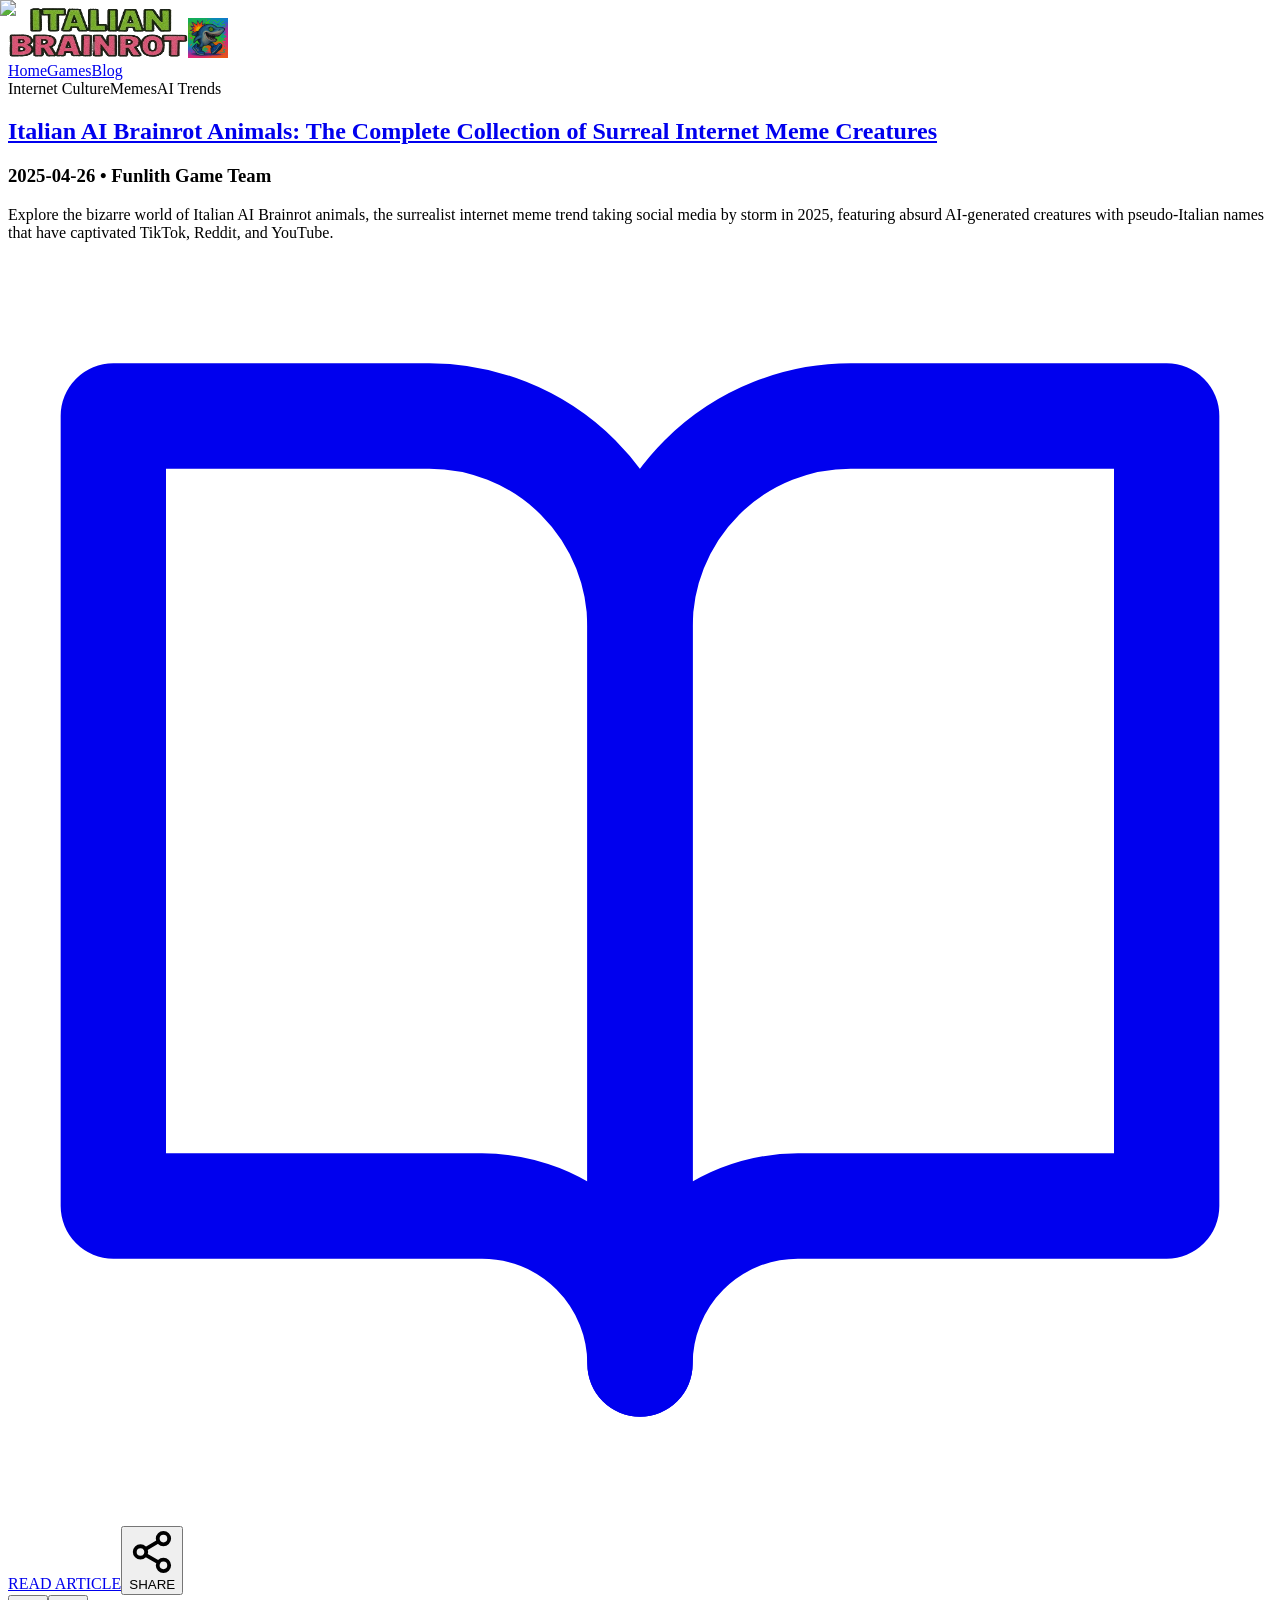
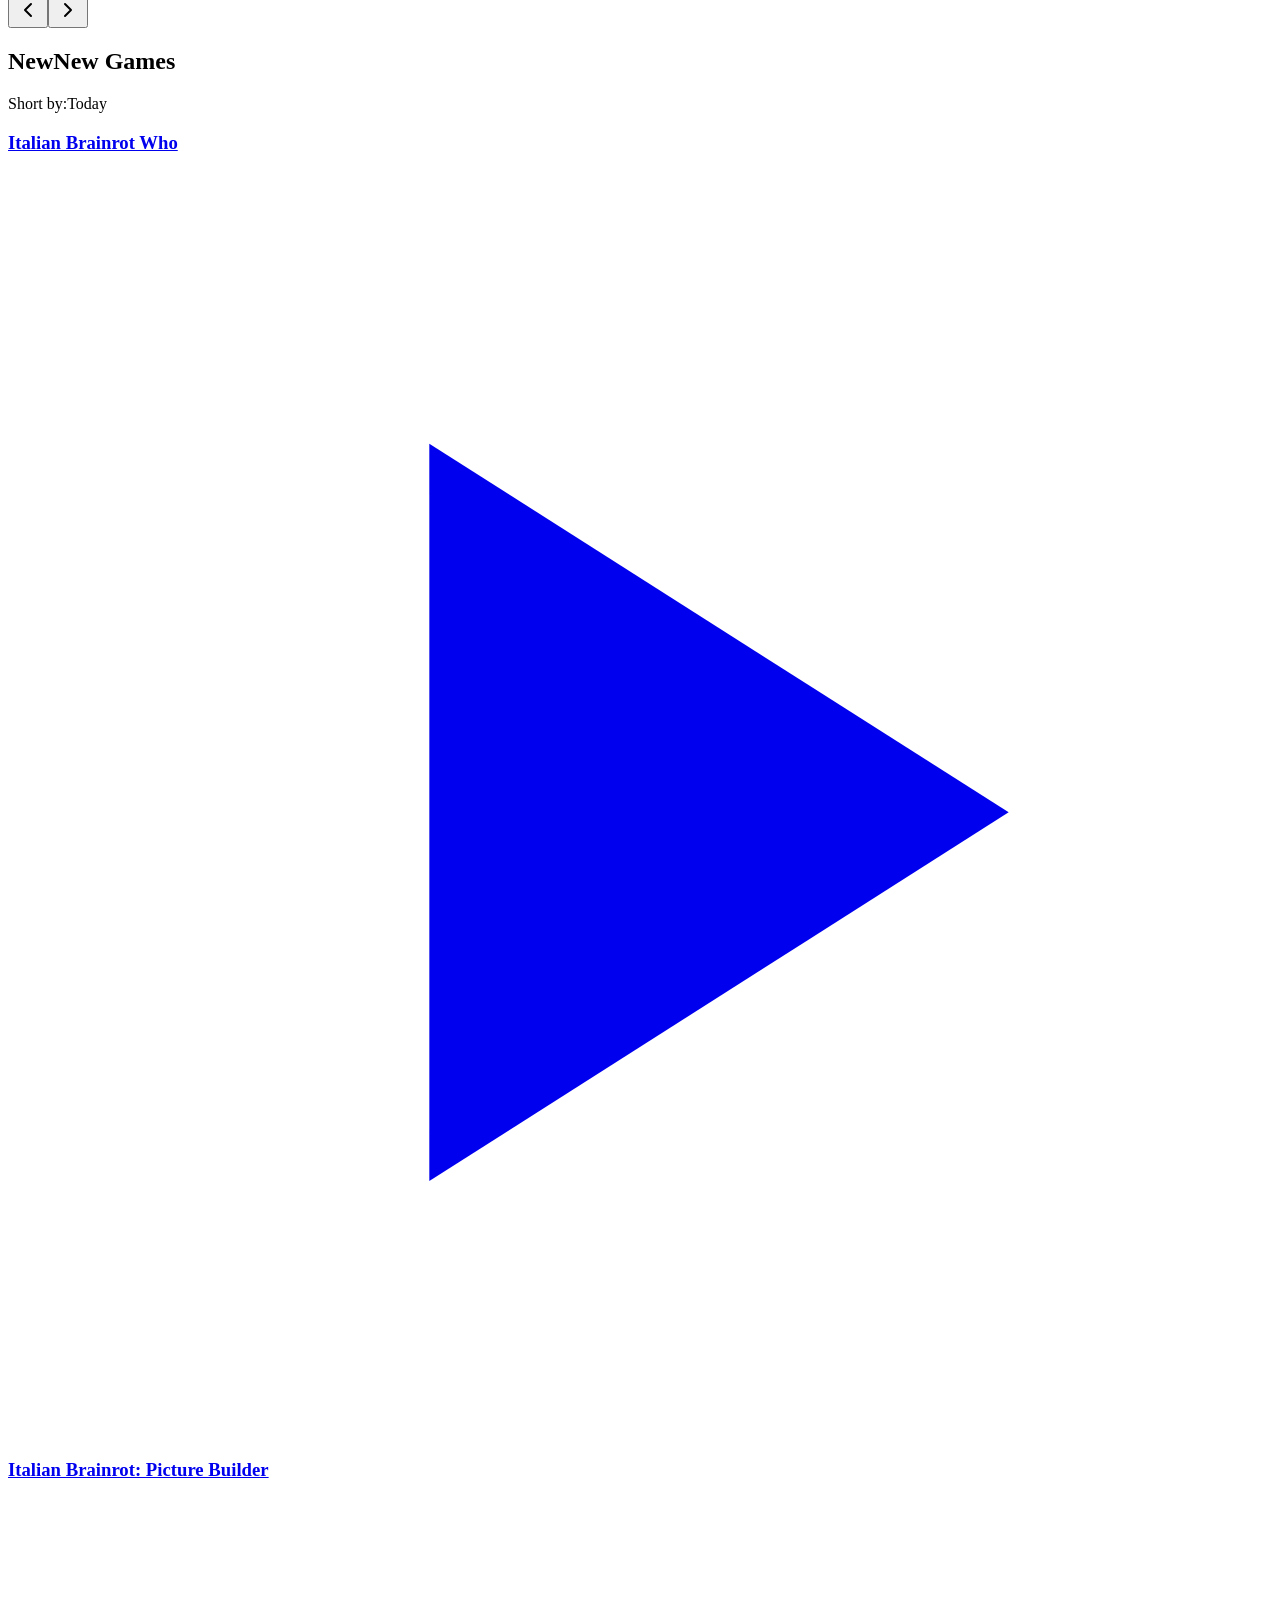
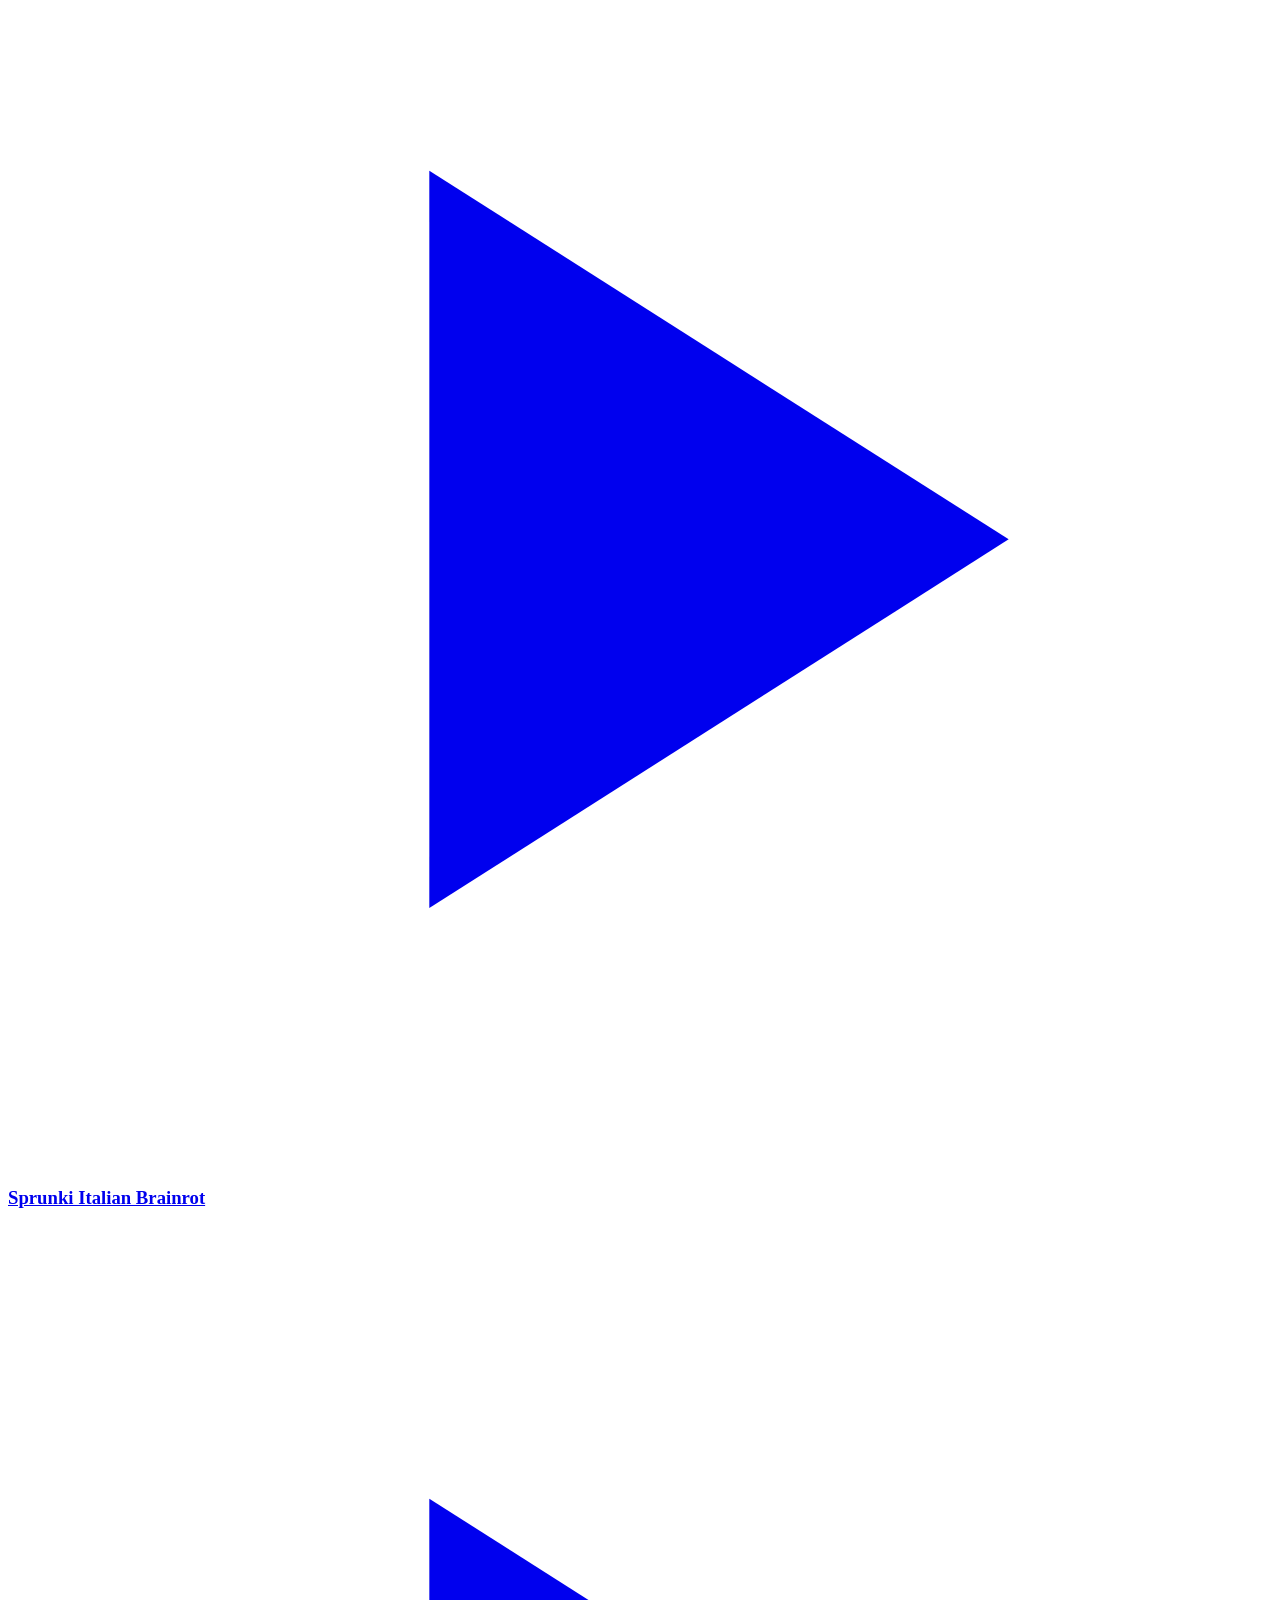
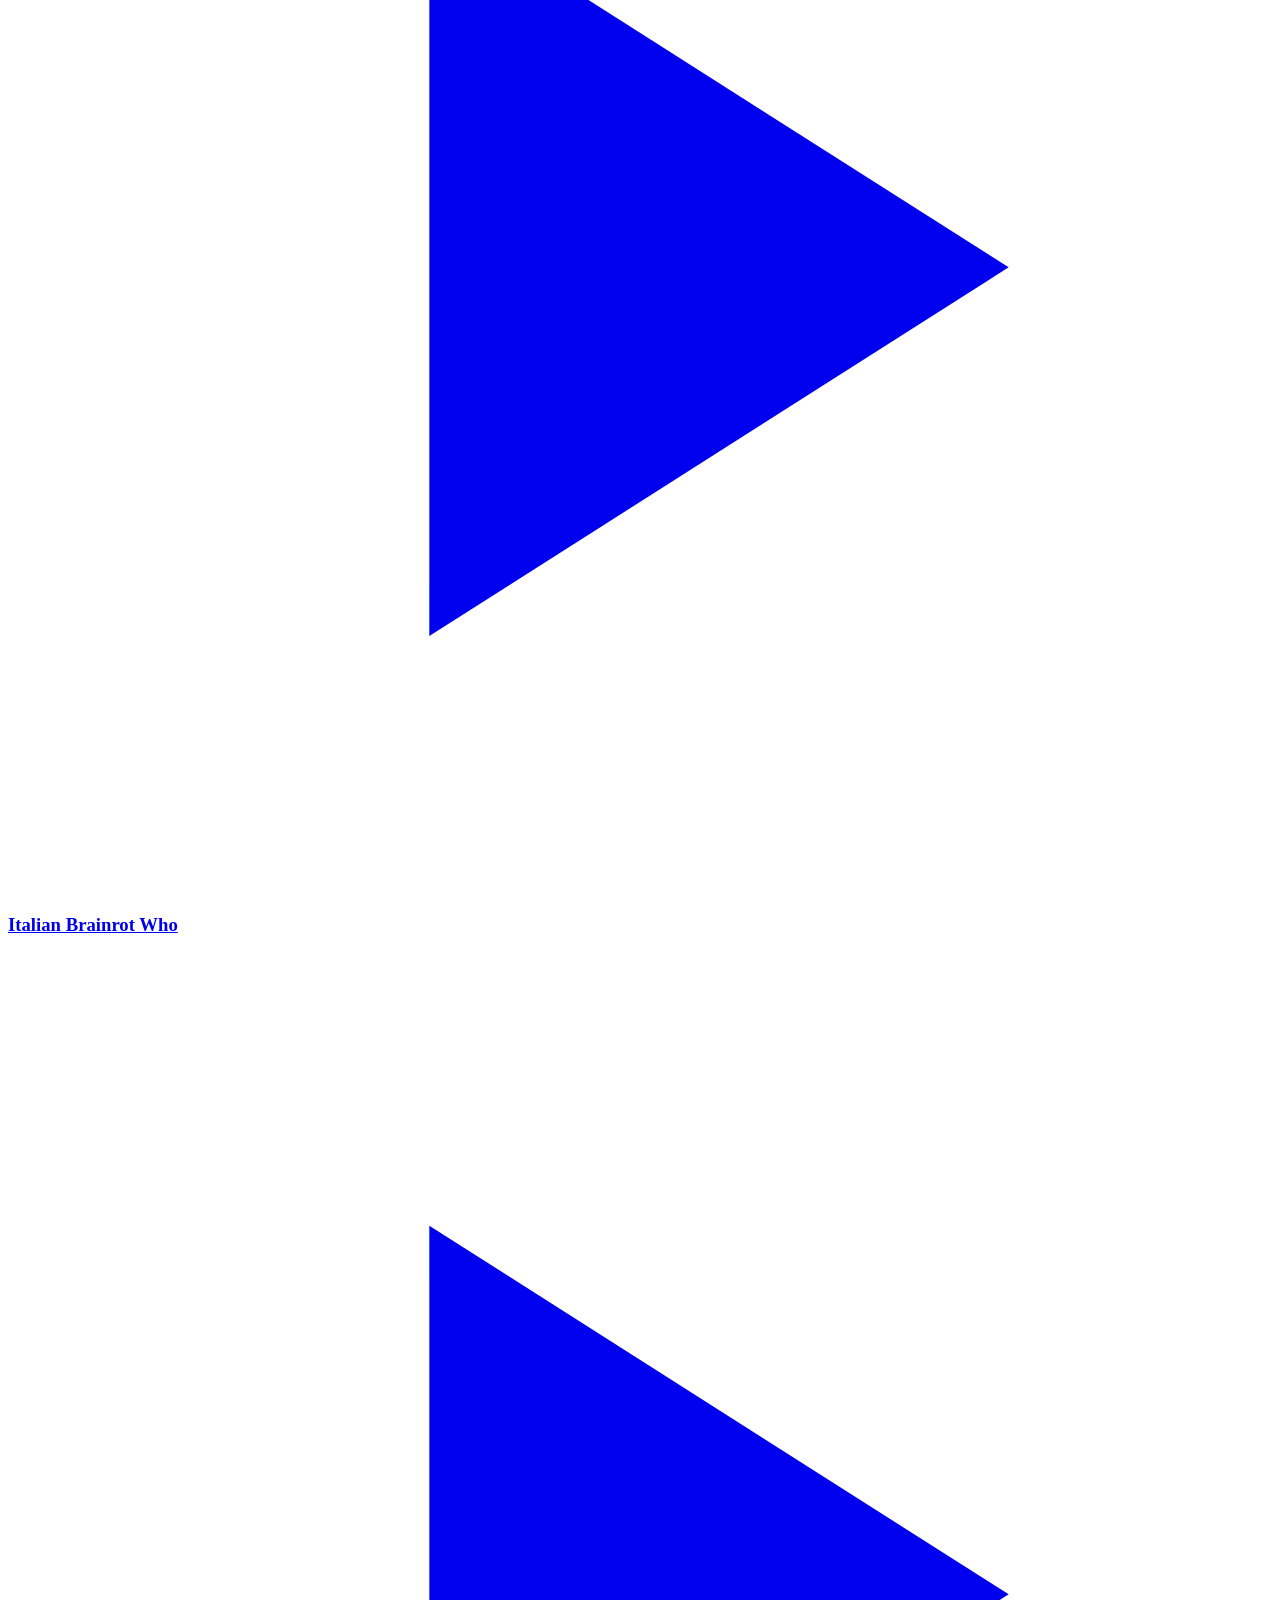
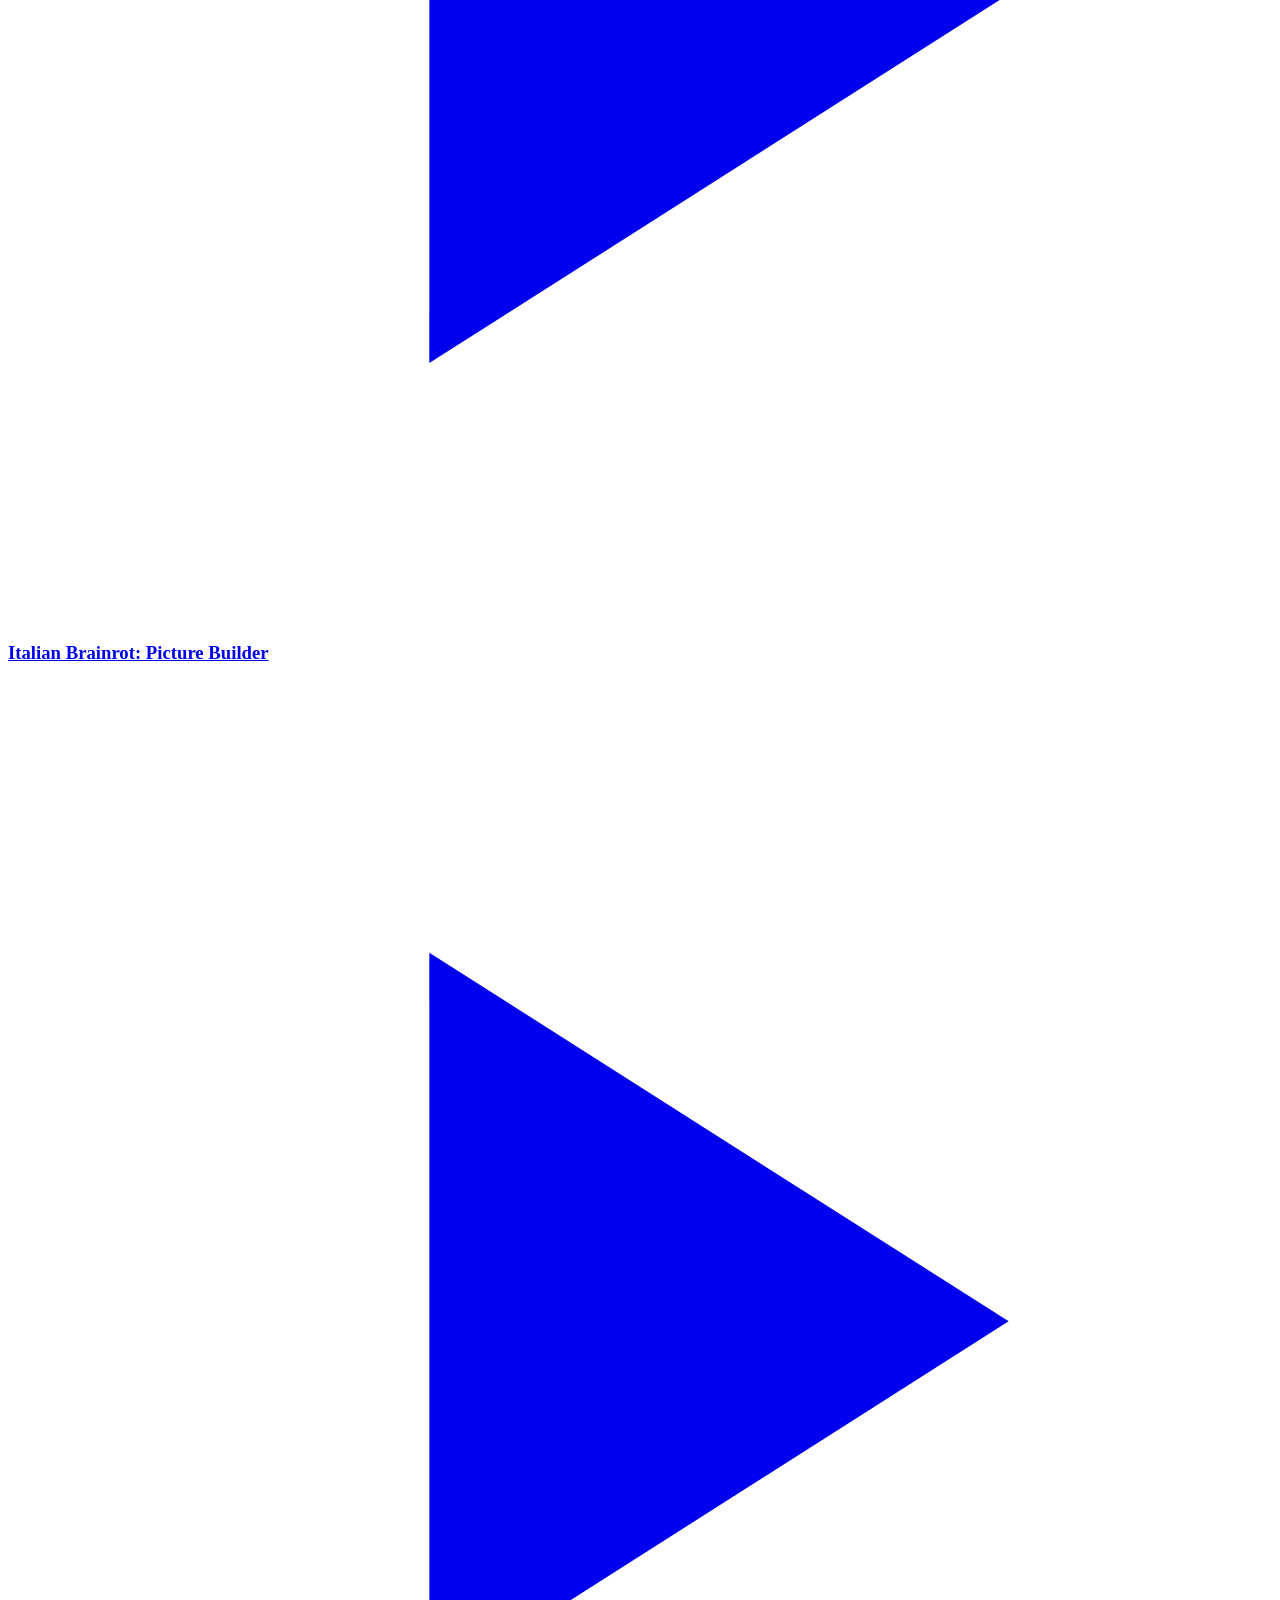
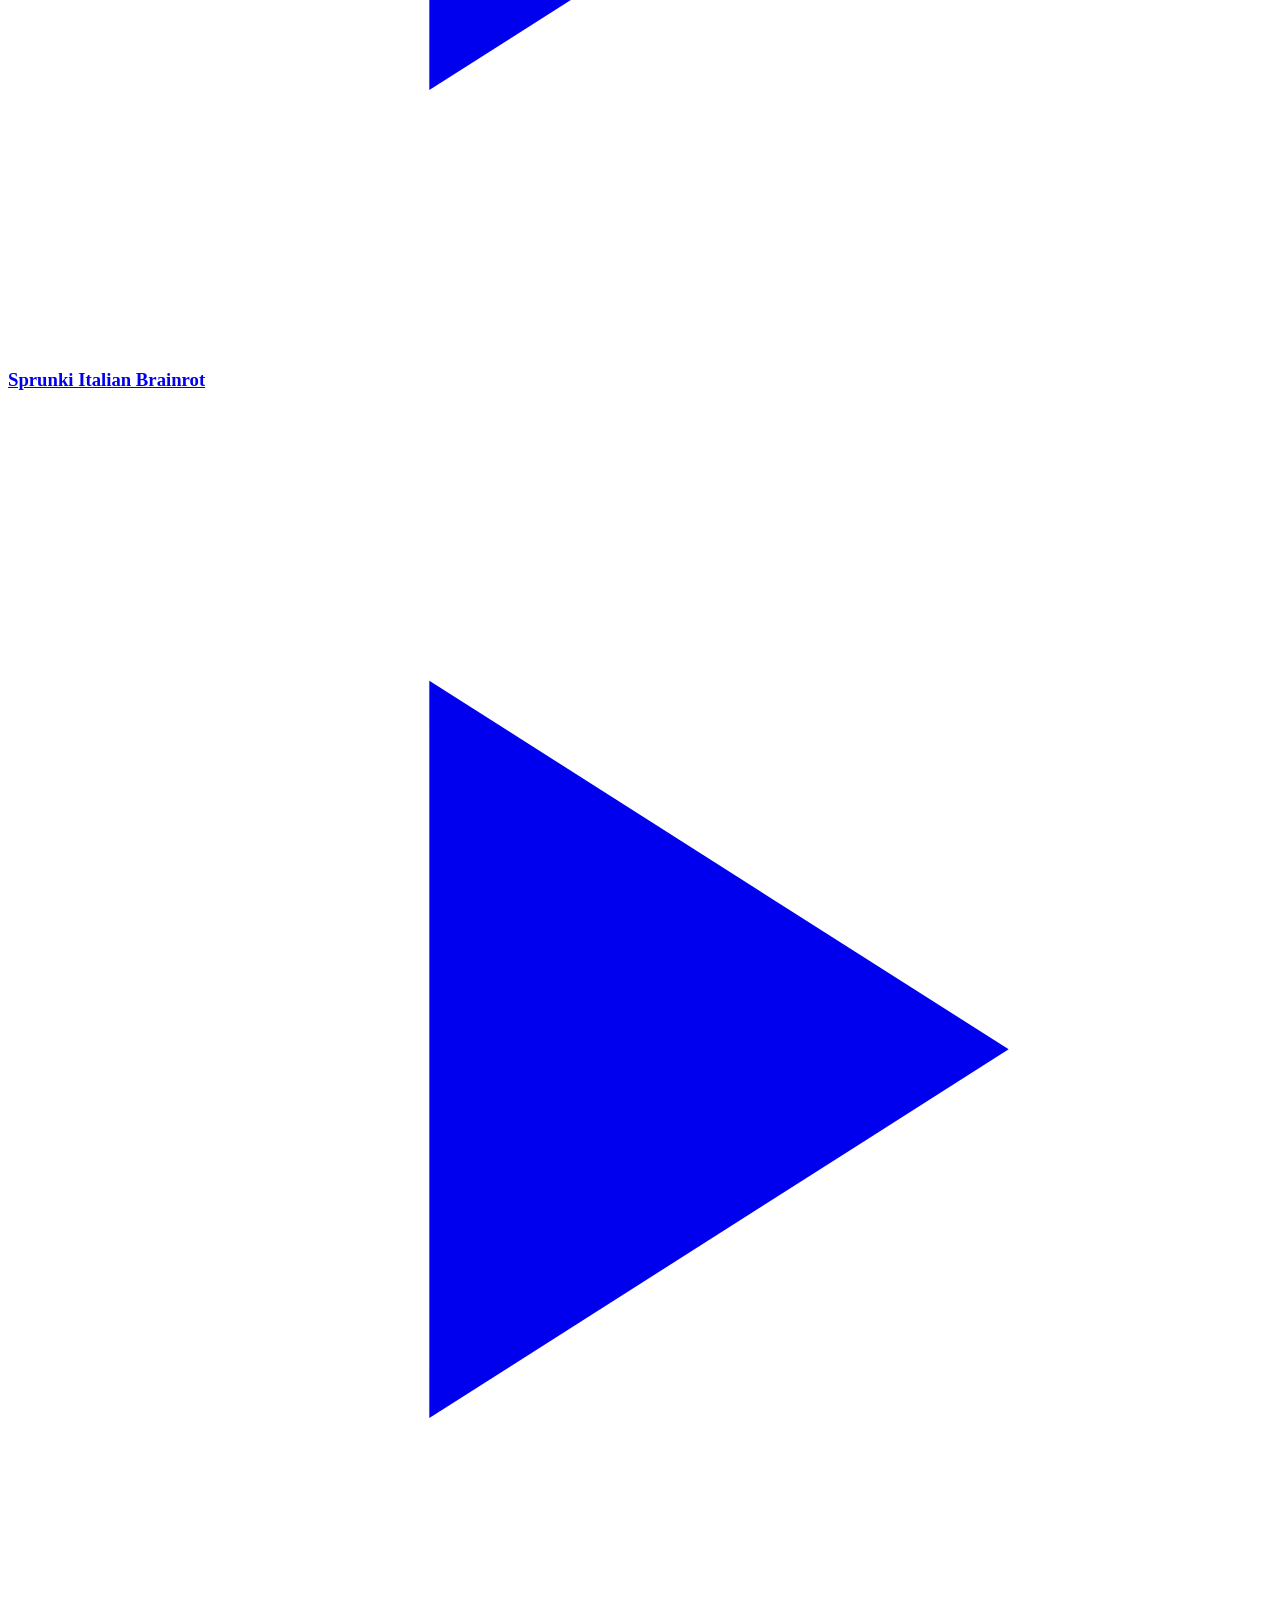
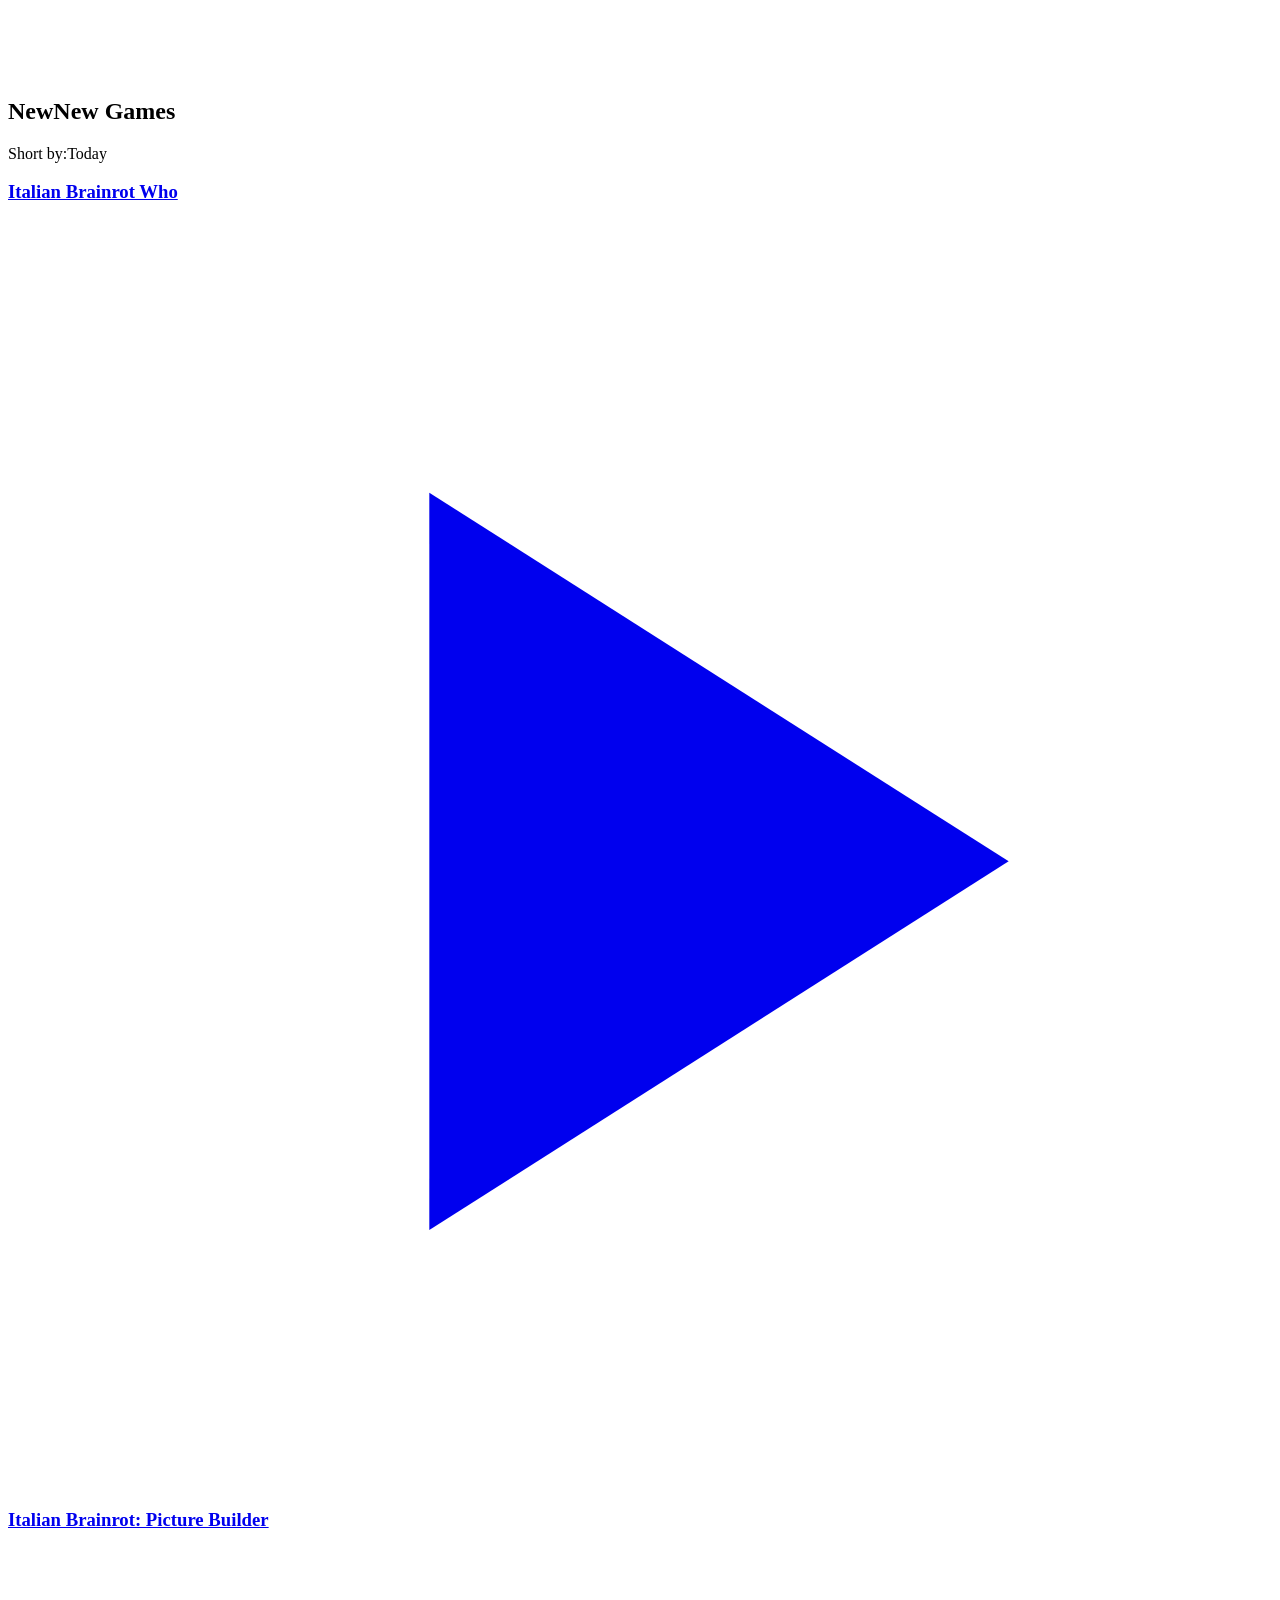
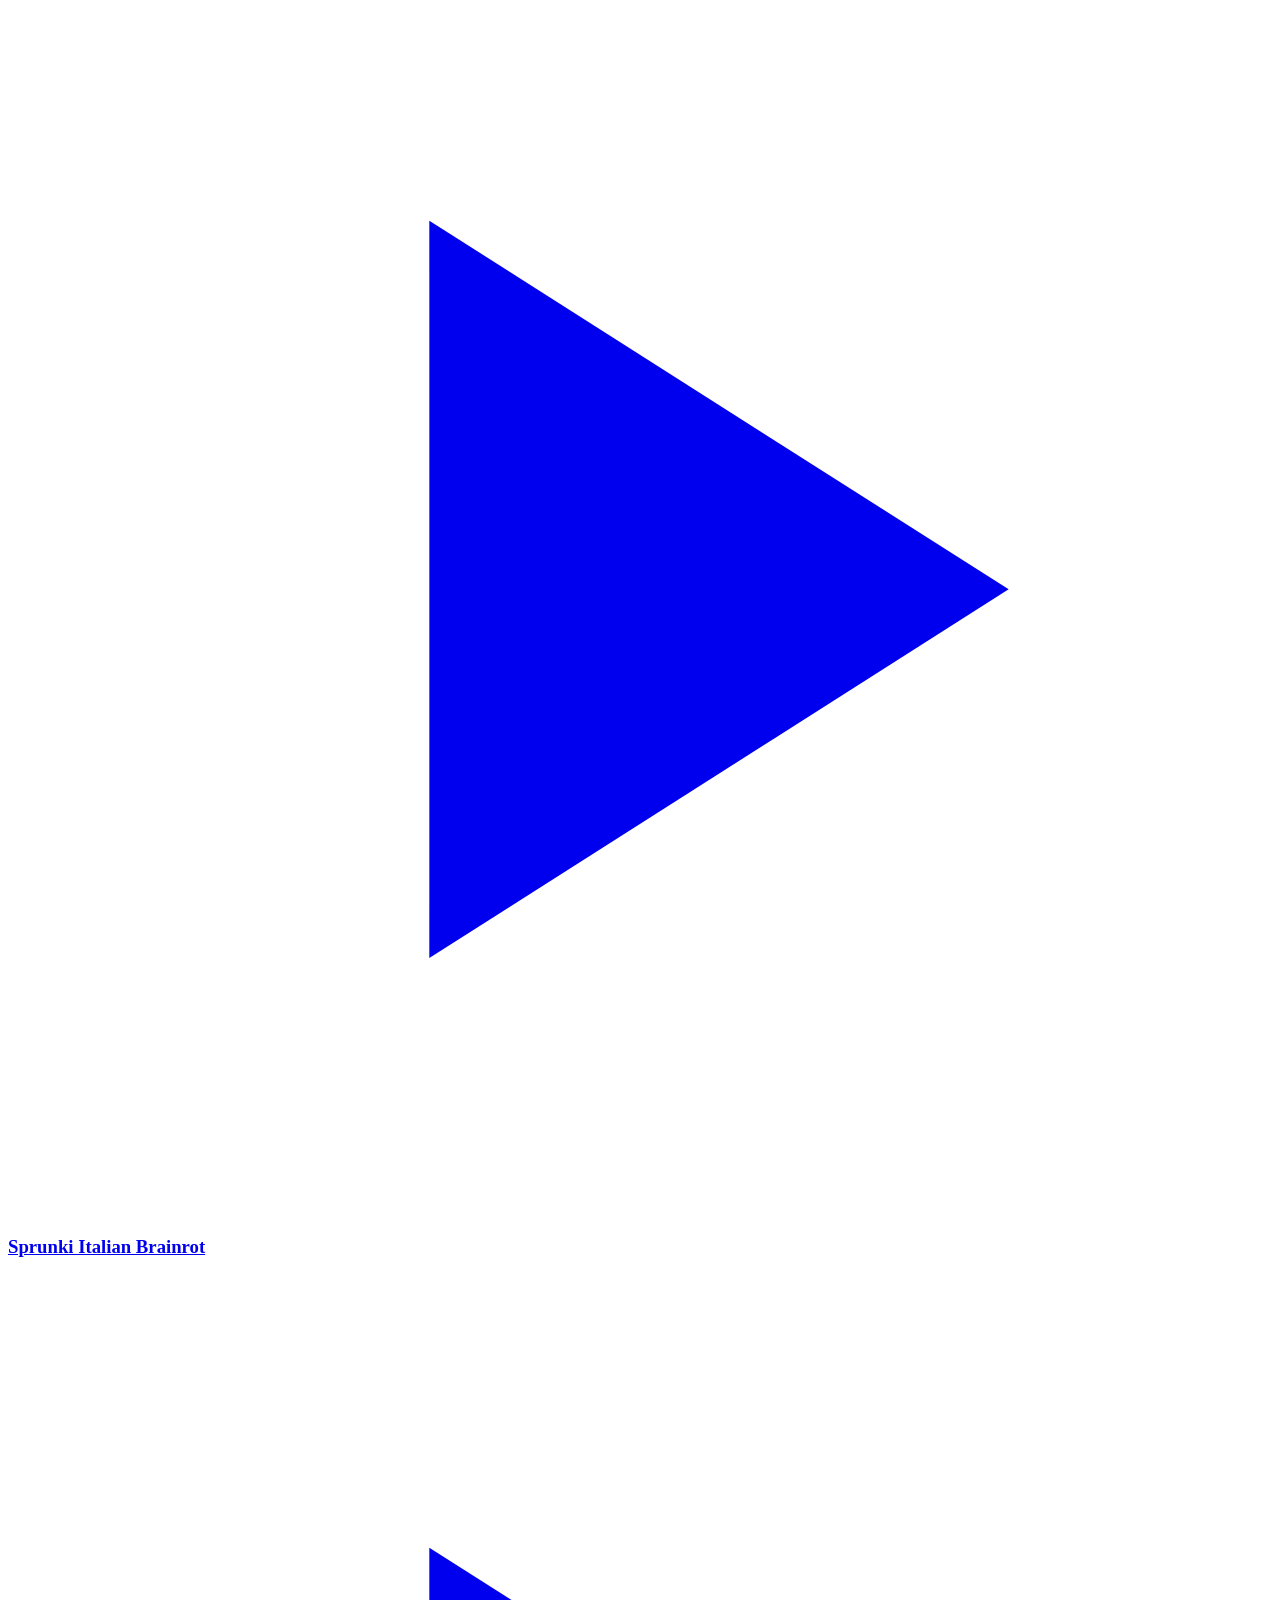
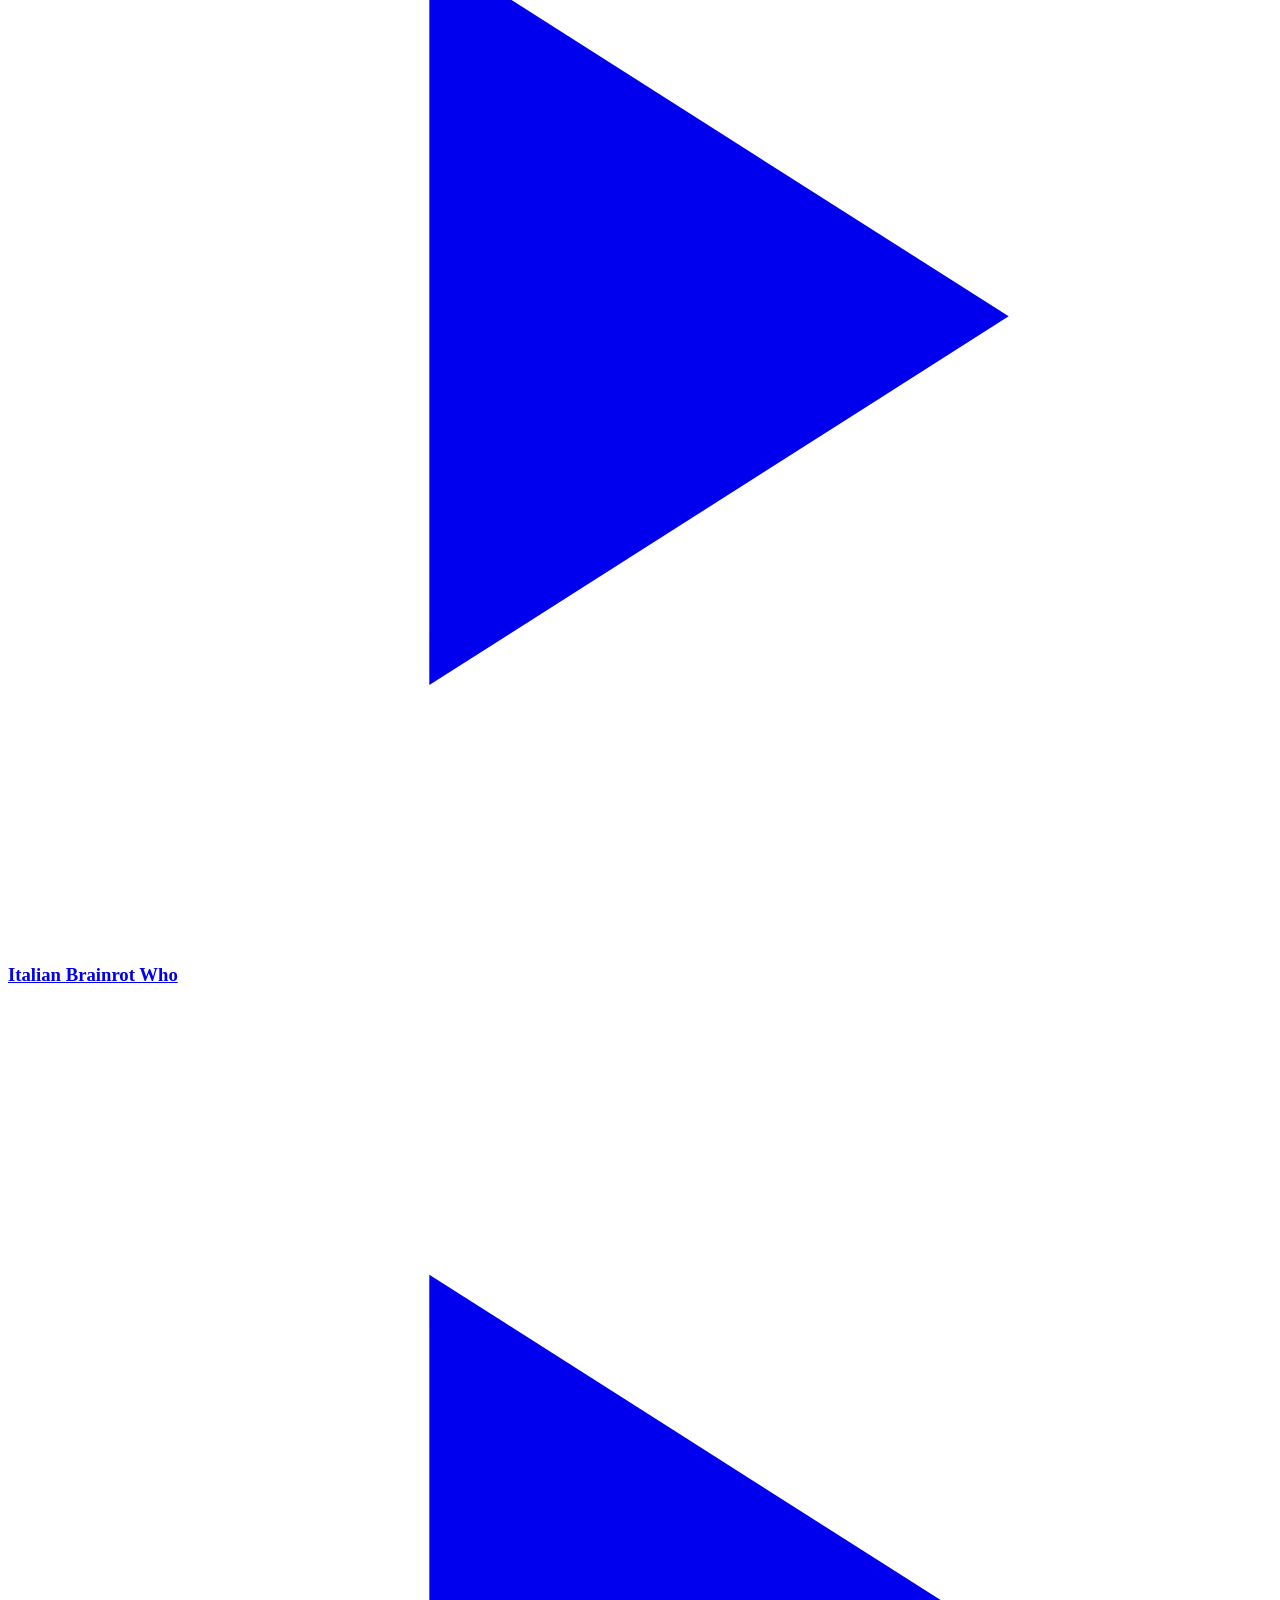
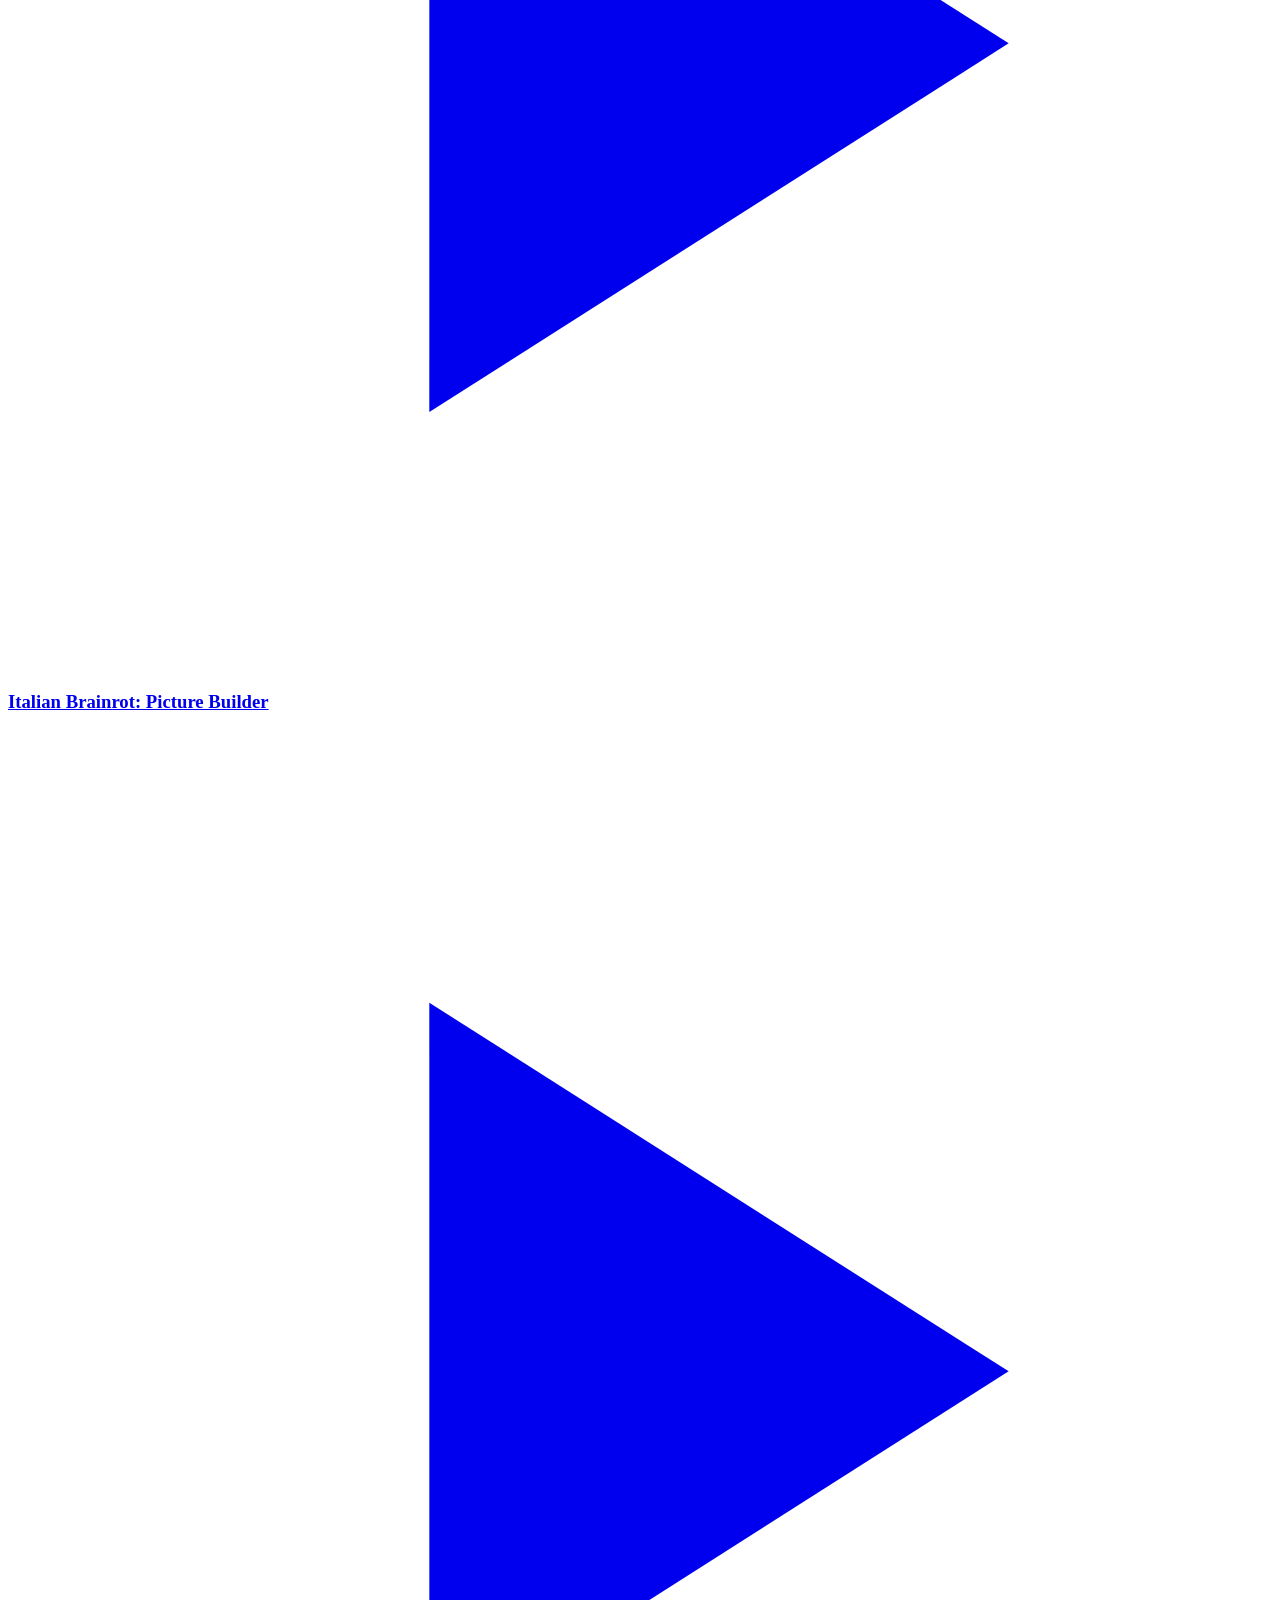
==== commit 52f688b1: "Updates" ====
--- a/index.html
+++ b/index.html
@@ -1 +1 @@
-<!DOCTYPE html><html lang="en"><head><meta charSet="utf-8"/><meta name="viewport" content="width=device-width, initial-scale=1, maximum-scale=1, user-scalable=no"/><link rel="preload" as="image" href="/long_logo.png"/><link rel="preload" as="image" href="/logo.png"/><link rel="stylesheet" href="/_next/static/css/4a02163f053ad9ca.css" data-precedence="next"/><link rel="preload" as="script" fetchPriority="low" href="/_next/static/chunks/webpack-1a3f0b637b6907d7.js"/><script src="/_next/static/chunks/09f5f10c-71f4a93f6376ab85.js" async=""></script><script src="/_next/static/chunks/951-289845350b874936.js" async=""></script><script src="/_next/static/chunks/main-app-9098d47b695cf6f3.js" async=""></script><script src="/_next/static/chunks/190-963f67ec9809eeb7.js" async=""></script><script src="/_next/static/chunks/672-1c34e3634568d38a.js" async=""></script><script src="/_next/static/chunks/app/page-b9493d5b871ea36e.js" async=""></script><meta name="theme-color" media="(prefers-color-scheme: dark)" content="#000000"/><meta name="theme-color" media="(prefers-color-scheme: light)" content="#000000"/><title>Italian Brainrot Game Portal - Play Free Online Games</title><meta name="description" content="Discover and play the best Italian Brainrot games for free. Enjoy a collection of casual, puzzle, and action games with unique gameplay and meme culture references."/><meta name="application-name" content="Italian Brainrot Game Portal"/><meta name="keywords" content="Italian Brainrot,online games,free games,browser games,meme games,casual games"/><link rel="canonical" href="https://italianbrainrot.com"/><meta name="format-detection" content="telephone=no"/><meta name="mobile-web-app-capable" content="yes"/><meta name="apple-mobile-web-app-title" content="Italian Brainrot"/><link href="/favicon/apple-splash-2048-2732.png" media="(device-width: 1024px) and (device-height: 1366px) and (-webkit-device-pixel-ratio: 2) and (orientation: portrait)" rel="apple-touch-startup-image"/><link href="/favicon/apple-splash-1668-2388.png" media="(device-width: 834px) and (device-height: 1194px) and (-webkit-device-pixel-ratio: 2) and (orientation: portrait)" rel="apple-touch-startup-image"/><link href="/favicon/apple-splash-1536-2048.png" media="(device-width: 768px) and (device-height: 1024px) and (-webkit-device-pixel-ratio: 2) and (orientation: portrait)" rel="apple-touch-startup-image"/><link href="/favicon/apple-splash-1125-2436.png" media="(device-width: 375px) and (device-height: 812px) and (-webkit-device-pixel-ratio: 3) and (orientation: portrait)" rel="apple-touch-startup-image"/><link href="/favicon/apple-splash-750-1334.png" media="(device-width: 375px) and (device-height: 667px) and (-webkit-device-pixel-ratio: 2) and (orientation: portrait)" rel="apple-touch-startup-image"/><link href="/favicon/apple-splash-640-1136.png" media="(device-width: 320px) and (device-height: 568px) and (-webkit-device-pixel-ratio: 2) and (orientation: portrait)" rel="apple-touch-startup-image"/><meta name="apple-mobile-web-app-status-bar-style" content="black-translucent"/><meta property="og:title" content="Italian Brainrot Game Portal - Play Free Online Games"/><meta property="og:description" content="Discover and play the best Italian Brainrot games for free. Enjoy a collection of casual, puzzle, and action games with unique gameplay and meme culture references."/><meta property="og:url" content="https://italianbrainrot.com"/><meta property="og:site_name" content="Italian Brainrot Game Portal"/><meta property="og:locale" content="en_US"/><meta property="og:image" content="https://italianbrainrot.com/images/share.png"/><meta property="og:image:width" content="1200"/><meta property="og:image:height" content="630"/><meta property="og:image:alt" content="Italian Brainrot Game Portal"/><meta property="og:type" content="website"/><meta name="twitter:card" content="summary_large_image"/><meta name="twitter:creator" content="@ItalianBrainrot"/><meta name="twitter:title" content="Italian Brainrot Game Portal - Play Free Online Games"/><meta name="twitter:description" content="Discover and play the best Italian Brainrot games for free. Enjoy a collection of casual, puzzle, and action games with unique gameplay and meme culture references."/><meta name="twitter:image" content="https://italianbrainrot.com/images/share.png"/><link rel="icon" href="/favicon.ico" sizes="16x16"/><link rel="icon" href="/favicon.ico" sizes="32x32"/><link rel="icon" href="/favicon.ico" sizes="48x48"/><link rel="icon" href="/favicon/favicon-16x16.png" sizes="16x16" type="image/png"/><link rel="icon" href="/favicon/favicon-32x32.png" sizes="32x32" type="image/png"/><link rel="apple-touch-icon" href="/favicon/apple-touch-icon.png" sizes="180x180" type="image/png"/><link rel="mask-icon" href="/favicon/safari-pinned-tab.svg" color="#000000"/><link rel="manifest" href="/site.webmanifest"/><script>document.querySelectorAll('body link[rel="icon"], body link[rel="apple-touch-icon"]').forEach(el => document.head.appendChild(el))</script><script src="/_next/static/chunks/polyfills-42372ed130431b0a.js" noModule=""></script></head><body class="__variable_5cfdac __variable_9a8899 antialiased text-white"><header class="border-b border-white/10 bg-black/80 backdrop-blur-sm sticky top-0 z-50"><div class="max-w-[1920px] mx-auto px-4 sm:px-6 lg:px-8"><div class="flex justify-between items-center h-20"><div class="flex items-center"><a class="font-bold text-xl text-white" href="/"><img alt="Italian Brainrot" width="180" height="50" decoding="async" data-nimg="1" class="hidden sm:block object-contain" style="color:transparent" src="/long_logo.png"/><img alt="Italian Brainrot" width="40" height="40" decoding="async" data-nimg="1" class="sm:hidden object-contain" style="color:transparent" src="/logo.png"/></a></div><nav class="flex space-x-8"><a class="text-white/80 hover:text-white" href="/">Home</a><a class="text-white/80 hover:text-white" href="/games">Games</a><a class="text-white/80 hover:text-white" href="/blog">Blog</a></nav></div></div></header><main class="flex min-h-screen flex-col items-center p-0"><div class="w-full max-w-[1920px] px-4 sm:px-8 md:px-10 lg:px-12"><div class="block lg:hidden py-2 space-y-4"><div><div class="relative bg-black/20 backdrop-blur-md rounded-xl overflow-hidden border border-white/10" style="aspect-ratio:calc(var(--article-carousel-aspect-ratio, 1.8/1))"><div class="overflow-hidden h-full"><div class="flex h-full"><div class="flex-[0_0_100%] min-w-0 relative h-full"><div class="block h-full"><div class="relative h-full rounded-lg overflow-hidden"><div class="relative w-full h-full overflow-hidden"><img alt="Italian AI Brainrot Animals: The Complete Collection of Surreal Internet Meme Creatures" loading="lazy" decoding="async" data-nimg="fill" class="object-cover" style="position:absolute;height:100%;width:100%;left:0;top:0;right:0;bottom:0;color:transparent" src="https://static.pdftobrainrot.org/image/5633f7d79ca04b97936b741f71c751bb.png"/></div><div class="absolute inset-0 bg-gradient-to-t from-black/80 via-black/40 to-transparent flex flex-col justify-end p-4 md:p-6"><div class="flex gap-1 md:gap-2 mb-1 md:mb-2"><span class="text-[10px] md:text-xs bg-black/30 text-white px-1.5 md:px-2 py-0.5 md:py-1 rounded">Internet Culture</span><span class="text-[10px] md:text-xs bg-black/30 text-white px-1.5 md:px-2 py-0.5 md:py-1 rounded">Memes</span><span class="text-[10px] md:text-xs bg-black/30 text-white px-1.5 md:px-2 py-0.5 md:py-1 rounded">AI Trends</span></div><a href="/blog/italian-ai-brainrot-animals"><h2 class="text-white text-2xl md:text-4xl font-bold mb-1 hover:text-orange-500 transition-colors line-clamp-2">Italian AI Brainrot Animals: The Complete Collection of Surreal Internet Meme Creatures</h2></a><h3 class="text-white text-sm md:text-xl font-bold mb-3">2025-04-26<!-- --> • <!-- -->Funlith Game Team</h3><p class="text-white/80 text-xs md:text-sm line-clamp-2">Explore the bizarre world of Italian AI Brainrot animals, the surrealist internet meme trend taking social media by storm in 2025, featuring absurd AI-generated creatures with pseudo-Italian names that have captivated TikTok, Reddit, and YouTube.</p><div class="flex flex-col sm:flex-row items-start sm:items-center gap-2 md:gap-3 mt-4 md:mt-6"><div class="flex flex-wrap gap-2 md:gap-3"><a class="bg-orange-500 hover:bg-orange-600 text-white px-3 md:px-4 py-1.5 md:py-2 rounded-md flex items-center text-xs md:text-base" href="/blog/italian-ai-brainrot-animals"><svg xmlns="http://www.w3.org/2000/svg" viewBox="0 0 24 24" fill="none" stroke="currentColor" stroke-width="2" stroke-linecap="round" stroke-linejoin="round" class="w-4 h-4 md:w-5 md:h-5 mr-1 md:mr-2"><path d="M2 3h6a4 4 0 0 1 4 4v14a3 3 0 0 0-3-3H2z"></path><path d="M22 3h-6a4 4 0 0 0-4 4v14a3 3 0 0 1 3-3h7z"></path></svg>READ ARTICLE</a><button class="border border-white text-white px-3 md:px-4 py-1.5 md:py-2 rounded-md flex items-center text-xs md:text-base"><svg xmlns="http://www.w3.org/2000/svg" viewBox="0 0 24 24" fill="none" stroke="currentColor" stroke-width="2" stroke-linecap="round" stroke-linejoin="round" class="w-4 h-4 md:w-5 md:h-5 mr-1 md:mr-2"><circle cx="18" cy="5" r="3"></circle><circle cx="6" cy="12" r="3"></circle><circle cx="18" cy="19" r="3"></circle><line x1="8.59" y1="13.51" x2="15.42" y2="17.49"></line><line x1="15.41" y1="6.51" x2="8.59" y2="10.49"></line></svg>SHARE</button></div><div class="sm:ml-auto flex items-center gap-1 md:gap-2 mt-2 sm:mt-0"><button class="w-8 h-8 md:w-10 md:h-10 flex items-center justify-center bg-black/60 hover:bg-black/80 text-white rounded-full transition-all"><svg xmlns="http://www.w3.org/2000/svg" width="24" height="24" viewBox="0 0 24 24" fill="none" stroke="currentColor" stroke-width="2" stroke-linecap="round" stroke-linejoin="round" class="lucide lucide-chevron-left w-4 h-4 md:w-6 md:h-6" aria-hidden="true"><path d="m15 18-6-6 6-6"></path></svg></button><button class="w-8 h-8 md:w-10 md:h-10 flex items-center justify-center bg-black/60 hover:bg-black/80 text-white rounded-full transition-all"><svg xmlns="http://www.w3.org/2000/svg" width="24" height="24" viewBox="0 0 24 24" fill="none" stroke="currentColor" stroke-width="2" stroke-linecap="round" stroke-linejoin="round" class="lucide lucide-chevron-right w-4 h-4 md:w-6 md:h-6" aria-hidden="true"><path d="m9 18 6-6-6-6"></path></svg></button></div></div></div></div></div></div></div></div></div></div><div><div class="relative bg-black/20 backdrop-blur-md rounded-xl overflow-hidden border border-white/10"><div class="flex justify-between items-center p-2 border-b border-white/10"><h2 class="text-base font-bold flex items-center text-white"><span class="bg-red-600 text-white px-1 py-0.5 rounded-sm mr-1.5 text-xs">New</span>New Games</h2><div class="flex items-center text-xs text-white/80"><span class="mr-1">Short by:</span><span class="font-medium">Today</span></div></div><div class="relative overflow-hidden px-0 py-2 h-48"><div class="group flex overflow-hidden p-2 [--duration:40s] [gap:var(--gap)] flex-row py-2 [--gap:1rem] h-full"><div class="flex shrink-0 justify-around [gap:var(--gap)] animate-marquee flex-row group-hover:[animation-play-state:paused]"><a class="block" href="/games/italian-brainrot-who"><div class="relative w-36 h-36 rounded-lg overflow-hidden mx-1 game-card-container"><img alt="Italian Brainrot Who" loading="lazy" decoding="async" data-nimg="fill" class="object-cover transition-transform duration-300 ease-in-out game-card-image origin-center" style="position:absolute;height:100%;width:100%;left:0;top:0;right:0;bottom:0;color:transparent" src="https://game-box-backend.vercel.app/imgs/italian-brainrot-who.png"/><div class="absolute bottom-0 left-0 right-0 bg-black/40 backdrop-blur-md p-2 pointer-events-none flex justify-between items-center rounded-b-lg"><h3 class="text-white font-bold text-sm leading-tight transition-colors duration-300 game-card-title pr-2 truncate">Italian Brainrot Who</h3><div class="bg-white/20 backdrop-blur-sm rounded-full p-1"><svg xmlns="http://www.w3.org/2000/svg" viewBox="0 0 24 24" fill="currentColor" class="w-4 h-4 text-white"><path d="M8 5.14v14l11-7-11-7z"></path></svg></div></div></div></a><a class="block" href="/games/italian-brainrot-picture-builder"><div class="relative w-36 h-36 rounded-lg overflow-hidden mx-1 game-card-container"><img alt="Italian Brainrot: Picture Builder" loading="lazy" decoding="async" data-nimg="fill" class="object-cover transition-transform duration-300 ease-in-out game-card-image origin-center" style="position:absolute;height:100%;width:100%;left:0;top:0;right:0;bottom:0;color:transparent" src="https://static.playhop.com/images/d1133_6238841_5da42/06a514dab/2a00000196587611_744f12b/5d31a503e05f65f027b4_ba813f/pjpg128x128"/><div class="absolute bottom-0 left-0 right-0 bg-black/40 backdrop-blur-md p-2 pointer-events-none flex justify-between items-center rounded-b-lg"><h3 class="text-white font-bold text-sm leading-tight transition-colors duration-300 game-card-title pr-2 truncate">Italian Brainrot: Picture Builder</h3><div class="bg-white/20 backdrop-blur-sm rounded-full p-1"><svg xmlns="http://www.w3.org/2000/svg" viewBox="0 0 24 24" fill="currentColor" class="w-4 h-4 text-white"><path d="M8 5.14v14l11-7-11-7z"></path></svg></div></div></div></a><a class="block" href="/games/sprunki-italian-brainrot"><div class="relative w-36 h-36 rounded-lg overflow-hidden mx-1 game-card-container"><img alt="Sprunki Italian Brainrot" loading="lazy" decoding="async" data-nimg="fill" class="object-cover transition-transform duration-300 ease-in-out game-card-image origin-center" style="position:absolute;height:100%;width:100%;left:0;top:0;right:0;bottom:0;color:transparent" src="https://gosprunki.com/assets/img/sprunki-italian-brainrot.jpg.webp"/><div class="absolute bottom-0 left-0 right-0 bg-black/40 backdrop-blur-md p-2 pointer-events-none flex justify-between items-center rounded-b-lg"><h3 class="text-white font-bold text-sm leading-tight transition-colors duration-300 game-card-title pr-2 truncate">Sprunki Italian Brainrot</h3><div class="bg-white/20 backdrop-blur-sm rounded-full p-1"><svg xmlns="http://www.w3.org/2000/svg" viewBox="0 0 24 24" fill="currentColor" class="w-4 h-4 text-white"><path d="M8 5.14v14l11-7-11-7z"></path></svg></div></div></div></a></div><div class="flex shrink-0 justify-around [gap:var(--gap)] animate-marquee flex-row group-hover:[animation-play-state:paused]"><a class="block" href="/games/italian-brainrot-who"><div class="relative w-36 h-36 rounded-lg overflow-hidden mx-1 game-card-container"><img alt="Italian Brainrot Who" loading="lazy" decoding="async" data-nimg="fill" class="object-cover transition-transform duration-300 ease-in-out game-card-image origin-center" style="position:absolute;height:100%;width:100%;left:0;top:0;right:0;bottom:0;color:transparent" src="https://game-box-backend.vercel.app/imgs/italian-brainrot-who.png"/><div class="absolute bottom-0 left-0 right-0 bg-black/40 backdrop-blur-md p-2 pointer-events-none flex justify-between items-center rounded-b-lg"><h3 class="text-white font-bold text-sm leading-tight transition-colors duration-300 game-card-title pr-2 truncate">Italian Brainrot Who</h3><div class="bg-white/20 backdrop-blur-sm rounded-full p-1"><svg xmlns="http://www.w3.org/2000/svg" viewBox="0 0 24 24" fill="currentColor" class="w-4 h-4 text-white"><path d="M8 5.14v14l11-7-11-7z"></path></svg></div></div></div></a><a class="block" href="/games/italian-brainrot-picture-builder"><div class="relative w-36 h-36 rounded-lg overflow-hidden mx-1 game-card-container"><img alt="Italian Brainrot: Picture Builder" loading="lazy" decoding="async" data-nimg="fill" class="object-cover transition-transform duration-300 ease-in-out game-card-image origin-center" style="position:absolute;height:100%;width:100%;left:0;top:0;right:0;bottom:0;color:transparent" src="https://static.playhop.com/images/d1133_6238841_5da42/06a514dab/2a00000196587611_744f12b/5d31a503e05f65f027b4_ba813f/pjpg128x128"/><div class="absolute bottom-0 left-0 right-0 bg-black/40 backdrop-blur-md p-2 pointer-events-none flex justify-between items-center rounded-b-lg"><h3 class="text-white font-bold text-sm leading-tight transition-colors duration-300 game-card-title pr-2 truncate">Italian Brainrot: Picture Builder</h3><div class="bg-white/20 backdrop-blur-sm rounded-full p-1"><svg xmlns="http://www.w3.org/2000/svg" viewBox="0 0 24 24" fill="currentColor" class="w-4 h-4 text-white"><path d="M8 5.14v14l11-7-11-7z"></path></svg></div></div></div></a><a class="block" href="/games/sprunki-italian-brainrot"><div class="relative w-36 h-36 rounded-lg overflow-hidden mx-1 game-card-container"><img alt="Sprunki Italian Brainrot" loading="lazy" decoding="async" data-nimg="fill" class="object-cover transition-transform duration-300 ease-in-out game-card-image origin-center" style="position:absolute;height:100%;width:100%;left:0;top:0;right:0;bottom:0;color:transparent" src="https://gosprunki.com/assets/img/sprunki-italian-brainrot.jpg.webp"/><div class="absolute bottom-0 left-0 right-0 bg-black/40 backdrop-blur-md p-2 pointer-events-none flex justify-between items-center rounded-b-lg"><h3 class="text-white font-bold text-sm leading-tight transition-colors duration-300 game-card-title pr-2 truncate">Sprunki Italian Brainrot</h3><div class="bg-white/20 backdrop-blur-sm rounded-full p-1"><svg xmlns="http://www.w3.org/2000/svg" viewBox="0 0 24 24" fill="currentColor" class="w-4 h-4 text-white"><path d="M8 5.14v14l11-7-11-7z"></path></svg></div></div></div></a></div></div><div class="absolute left-0 top-0 bottom-0 w-8 bg-gradient-to-r from-black/60 to-transparent pointer-events-none z-10"></div><div class="absolute right-0 top-0 bottom-0 w-8 bg-gradient-to-l from-black/60 to-transparent pointer-events-none z-10"></div></div></div></div></div><div class="hidden lg:grid lg:grid-cols-12 gap-6 py-4"><div class="lg:col-span-4 xl:col-span-3"><div class="relative bg-black/20 backdrop-blur-md rounded-xl overflow-hidden h-[calc(100vh-100px)] lg:h-[calc(100vh-120px)] border border-white/10"><div class="flex justify-between items-center p-2 border-b border-white/10"><h2 class="text-base font-bold flex items-center text-white"><span class="bg-red-600 text-white px-1 py-0.5 rounded-sm mr-1.5 text-xs">New</span>New Games</h2><div class="flex items-center text-xs text-white/80"><span class="mr-1">Short by:</span><span class="font-medium">Today</span></div></div><div class="relative h-full max-h-[calc(100vh-170px)] overflow-hidden px-0"><div class="group flex overflow-hidden p-2 [--duration:40s] [gap:var(--gap)] flex-col py-4 [--gap:1.25rem]"><div class="flex shrink-0 justify-around [gap:var(--gap)] animate-marquee-vertical flex-col group-hover:[animation-play-state:paused]"><a class="block w-full" href="/games/italian-brainrot-who"><div class="relative w-[90%] aspect-square rounded-lg overflow-hidden mx-auto my-1 game-card-container"><img alt="Italian Brainrot Who" loading="lazy" decoding="async" data-nimg="fill" class="object-cover transition-transform duration-300 ease-in-out game-card-image origin-center" style="position:absolute;height:100%;width:100%;left:0;top:0;right:0;bottom:0;color:transparent" src="https://game-box-backend.vercel.app/imgs/italian-brainrot-who.png"/><div class="absolute bottom-0 left-0 right-0 bg-black/40 backdrop-blur-md p-3 pointer-events-none flex justify-between items-center rounded-b-lg"><h3 class="text-white font-bold text-base md:text-lg leading-tight transition-colors duration-300 game-card-title pr-2 truncate">Italian Brainrot Who</h3><div class="bg-white/20 backdrop-blur-sm rounded-full p-1.5"><svg xmlns="http://www.w3.org/2000/svg" viewBox="0 0 24 24" fill="currentColor" class="w-5 h-5 text-white"><path d="M8 5.14v14l11-7-11-7z"></path></svg></div></div></div></a><a class="block w-full" href="/games/italian-brainrot-picture-builder"><div class="relative w-[90%] aspect-square rounded-lg overflow-hidden mx-auto my-1 game-card-container"><img alt="Italian Brainrot: Picture Builder" loading="lazy" decoding="async" data-nimg="fill" class="object-cover transition-transform duration-300 ease-in-out game-card-image origin-center" style="position:absolute;height:100%;width:100%;left:0;top:0;right:0;bottom:0;color:transparent" src="https://static.playhop.com/images/d1133_6238841_5da42/06a514dab/2a00000196587611_744f12b/5d31a503e05f65f027b4_ba813f/pjpg128x128"/><div class="absolute bottom-0 left-0 right-0 bg-black/40 backdrop-blur-md p-3 pointer-events-none flex justify-between items-center rounded-b-lg"><h3 class="text-white font-bold text-base md:text-lg leading-tight transition-colors duration-300 game-card-title pr-2 truncate">Italian Brainrot: Picture Builder</h3><div class="bg-white/20 backdrop-blur-sm rounded-full p-1.5"><svg xmlns="http://www.w3.org/2000/svg" viewBox="0 0 24 24" fill="currentColor" class="w-5 h-5 text-white"><path d="M8 5.14v14l11-7-11-7z"></path></svg></div></div></div></a><a class="block w-full" href="/games/sprunki-italian-brainrot"><div class="relative w-[90%] aspect-square rounded-lg overflow-hidden mx-auto my-1 game-card-container"><img alt="Sprunki Italian Brainrot" loading="lazy" decoding="async" data-nimg="fill" class="object-cover transition-transform duration-300 ease-in-out game-card-image origin-center" style="position:absolute;height:100%;width:100%;left:0;top:0;right:0;bottom:0;color:transparent" src="https://gosprunki.com/assets/img/sprunki-italian-brainrot.jpg.webp"/><div class="absolute bottom-0 left-0 right-0 bg-black/40 backdrop-blur-md p-3 pointer-events-none flex justify-between items-center rounded-b-lg"><h3 class="text-white font-bold text-base md:text-lg leading-tight transition-colors duration-300 game-card-title pr-2 truncate">Sprunki Italian Brainrot</h3><div class="bg-white/20 backdrop-blur-sm rounded-full p-1.5"><svg xmlns="http://www.w3.org/2000/svg" viewBox="0 0 24 24" fill="currentColor" class="w-5 h-5 text-white"><path d="M8 5.14v14l11-7-11-7z"></path></svg></div></div></div></a></div><div class="flex shrink-0 justify-around [gap:var(--gap)] animate-marquee-vertical flex-col group-hover:[animation-play-state:paused]"><a class="block w-full" href="/games/italian-brainrot-who"><div class="relative w-[90%] aspect-square rounded-lg overflow-hidden mx-auto my-1 game-card-container"><img alt="Italian Brainrot Who" loading="lazy" decoding="async" data-nimg="fill" class="object-cover transition-transform duration-300 ease-in-out game-card-image origin-center" style="position:absolute;height:100%;width:100%;left:0;top:0;right:0;bottom:0;color:transparent" src="https://game-box-backend.vercel.app/imgs/italian-brainrot-who.png"/><div class="absolute bottom-0 left-0 right-0 bg-black/40 backdrop-blur-md p-3 pointer-events-none flex justify-between items-center rounded-b-lg"><h3 class="text-white font-bold text-base md:text-lg leading-tight transition-colors duration-300 game-card-title pr-2 truncate">Italian Brainrot Who</h3><div class="bg-white/20 backdrop-blur-sm rounded-full p-1.5"><svg xmlns="http://www.w3.org/2000/svg" viewBox="0 0 24 24" fill="currentColor" class="w-5 h-5 text-white"><path d="M8 5.14v14l11-7-11-7z"></path></svg></div></div></div></a><a class="block w-full" href="/games/italian-brainrot-picture-builder"><div class="relative w-[90%] aspect-square rounded-lg overflow-hidden mx-auto my-1 game-card-container"><img alt="Italian Brainrot: Picture Builder" loading="lazy" decoding="async" data-nimg="fill" class="object-cover transition-transform duration-300 ease-in-out game-card-image origin-center" style="position:absolute;height:100%;width:100%;left:0;top:0;right:0;bottom:0;color:transparent" src="https://static.playhop.com/images/d1133_6238841_5da42/06a514dab/2a00000196587611_744f12b/5d31a503e05f65f027b4_ba813f/pjpg128x128"/><div class="absolute bottom-0 left-0 right-0 bg-black/40 backdrop-blur-md p-3 pointer-events-none flex justify-between items-center rounded-b-lg"><h3 class="text-white font-bold text-base md:text-lg leading-tight transition-colors duration-300 game-card-title pr-2 truncate">Italian Brainrot: Picture Builder</h3><div class="bg-white/20 backdrop-blur-sm rounded-full p-1.5"><svg xmlns="http://www.w3.org/2000/svg" viewBox="0 0 24 24" fill="currentColor" class="w-5 h-5 text-white"><path d="M8 5.14v14l11-7-11-7z"></path></svg></div></div></div></a><a class="block w-full" href="/games/sprunki-italian-brainrot"><div class="relative w-[90%] aspect-square rounded-lg overflow-hidden mx-auto my-1 game-card-container"><img alt="Sprunki Italian Brainrot" loading="lazy" decoding="async" data-nimg="fill" class="object-cover transition-transform duration-300 ease-in-out game-card-image origin-center" style="position:absolute;height:100%;width:100%;left:0;top:0;right:0;bottom:0;color:transparent" src="https://gosprunki.com/assets/img/sprunki-italian-brainrot.jpg.webp"/><div class="absolute bottom-0 left-0 right-0 bg-black/40 backdrop-blur-md p-3 pointer-events-none flex justify-between items-center rounded-b-lg"><h3 class="text-white font-bold text-base md:text-lg leading-tight transition-colors duration-300 game-card-title pr-2 truncate">Sprunki Italian Brainrot</h3><div class="bg-white/20 backdrop-blur-sm rounded-full p-1.5"><svg xmlns="http://www.w3.org/2000/svg" viewBox="0 0 24 24" fill="currentColor" class="w-5 h-5 text-white"><path d="M8 5.14v14l11-7-11-7z"></path></svg></div></div></div></a></div></div><div class="absolute top-0 left-0 right-0 h-8 bg-gradient-to-b from-black/60 to-transparent pointer-events-none z-10"></div><div class="absolute bottom-0 left-0 right-0 h-8 bg-gradient-to-t from-black/60 to-transparent pointer-events-none z-10"></div></div></div></div><div class="lg:col-span-8 xl:col-span-9 pr-12"><div class="relative bg-black/20 backdrop-blur-md rounded-xl overflow-hidden border border-white/10" style="aspect-ratio:calc(var(--article-carousel-aspect-ratio, 1.8/1))"><div class="overflow-hidden h-full"><div class="flex h-full"><div class="flex-[0_0_100%] min-w-0 relative h-full"><div class="block h-full"><div class="relative h-full rounded-lg overflow-hidden"><div class="relative w-full h-full overflow-hidden"><img alt="Italian AI Brainrot Animals: The Complete Collection of Surreal Internet Meme Creatures" loading="lazy" decoding="async" data-nimg="fill" class="object-cover" style="position:absolute;height:100%;width:100%;left:0;top:0;right:0;bottom:0;color:transparent" src="https://static.pdftobrainrot.org/image/5633f7d79ca04b97936b741f71c751bb.png"/></div><div class="absolute inset-0 bg-gradient-to-t from-black/80 via-black/40 to-transparent flex flex-col justify-end p-4 md:p-6"><div class="flex gap-1 md:gap-2 mb-1 md:mb-2"><span class="text-[10px] md:text-xs bg-black/30 text-white px-1.5 md:px-2 py-0.5 md:py-1 rounded">Internet Culture</span><span class="text-[10px] md:text-xs bg-black/30 text-white px-1.5 md:px-2 py-0.5 md:py-1 rounded">Memes</span><span class="text-[10px] md:text-xs bg-black/30 text-white px-1.5 md:px-2 py-0.5 md:py-1 rounded">AI Trends</span></div><a href="/blog/italian-ai-brainrot-animals"><h2 class="text-white text-2xl md:text-4xl font-bold mb-1 hover:text-orange-500 transition-colors line-clamp-2">Italian AI Brainrot Animals: The Complete Collection of Surreal Internet Meme Creatures</h2></a><h3 class="text-white text-sm md:text-xl font-bold mb-3">2025-04-26<!-- --> • <!-- -->Funlith Game Team</h3><p class="text-white/80 text-xs md:text-sm line-clamp-2">Explore the bizarre world of Italian AI Brainrot animals, the surrealist internet meme trend taking social media by storm in 2025, featuring absurd AI-generated creatures with pseudo-Italian names that have captivated TikTok, Reddit, and YouTube.</p><div class="flex flex-col sm:flex-row items-start sm:items-center gap-2 md:gap-3 mt-4 md:mt-6"><div class="flex flex-wrap gap-2 md:gap-3"><a class="bg-orange-500 hover:bg-orange-600 text-white px-3 md:px-4 py-1.5 md:py-2 rounded-md flex items-center text-xs md:text-base" href="/blog/italian-ai-brainrot-animals"><svg xmlns="http://www.w3.org/2000/svg" viewBox="0 0 24 24" fill="none" stroke="currentColor" stroke-width="2" stroke-linecap="round" stroke-linejoin="round" class="w-4 h-4 md:w-5 md:h-5 mr-1 md:mr-2"><path d="M2 3h6a4 4 0 0 1 4 4v14a3 3 0 0 0-3-3H2z"></path><path d="M22 3h-6a4 4 0 0 0-4 4v14a3 3 0 0 1 3-3h7z"></path></svg>READ ARTICLE</a><button class="border border-white text-white px-3 md:px-4 py-1.5 md:py-2 rounded-md flex items-center text-xs md:text-base"><svg xmlns="http://www.w3.org/2000/svg" viewBox="0 0 24 24" fill="none" stroke="currentColor" stroke-width="2" stroke-linecap="round" stroke-linejoin="round" class="w-4 h-4 md:w-5 md:h-5 mr-1 md:mr-2"><circle cx="18" cy="5" r="3"></circle><circle cx="6" cy="12" r="3"></circle><circle cx="18" cy="19" r="3"></circle><line x1="8.59" y1="13.51" x2="15.42" y2="17.49"></line><line x1="15.41" y1="6.51" x2="8.59" y2="10.49"></line></svg>SHARE</button></div><div class="sm:ml-auto flex items-center gap-1 md:gap-2 mt-2 sm:mt-0"><button class="w-8 h-8 md:w-10 md:h-10 flex items-center justify-center bg-black/60 hover:bg-black/80 text-white rounded-full transition-all"><svg xmlns="http://www.w3.org/2000/svg" width="24" height="24" viewBox="0 0 24 24" fill="none" stroke="currentColor" stroke-width="2" stroke-linecap="round" stroke-linejoin="round" class="lucide lucide-chevron-left w-4 h-4 md:w-6 md:h-6" aria-hidden="true"><path d="m15 18-6-6 6-6"></path></svg></button><button class="w-8 h-8 md:w-10 md:h-10 flex items-center justify-center bg-black/60 hover:bg-black/80 text-white rounded-full transition-all"><svg xmlns="http://www.w3.org/2000/svg" width="24" height="24" viewBox="0 0 24 24" fill="none" stroke="currentColor" stroke-width="2" stroke-linecap="round" stroke-linejoin="round" class="lucide lucide-chevron-right w-4 h-4 md:w-6 md:h-6" aria-hidden="true"><path d="m9 18 6-6-6-6"></path></svg></button></div></div></div></div></div></div></div></div></div></div></div><section class="py-8"><div class="relative mb-8"><div class="py-6 px-4 border-b border-purple-500/20"><div class="flex flex-col sm:flex-row justify-between items-start sm:items-center gap-3 sm:gap-0"><h2 class="text-xl font-bold text-white drop-shadow-md flex items-center"><span class="w-1 h-6 bg-red-600 mr-2 inline-block"></span>Trending Now</h2><a class="text-sm text-white/90 flex items-center view-all-link" href="/games"><span class="font-bold view-all-text">VIEW ALL</span><svg xmlns="http://www.w3.org/2000/svg" width="20" height="20" viewBox="0 0 24 24" fill="none" stroke="currentColor" stroke-width="3" stroke-linecap="round" stroke-linejoin="round" class="ml-1 text-amber-500 view-all-arrow transition-transform duration-300"><path d="M5 12h14"></path><path d="m12 5 7 7-7 7"></path></svg></a></div></div><div class="absolute inset-0 pointer-events-none overflow-hidden"><div class="absolute inset-0 bg-gradient-to-r from-blue-500/5 via-purple-500/10 to-pink-500/5 opacity-70"></div><div class="absolute bottom-0 left-0 right-0 h-px bg-gradient-to-r from-transparent via-purple-500/30 to-transparent"></div></div></div><div class="grid grid-cols-1 sm:grid-cols-2 lg:grid-cols-4 gap-4 lg:gap-6"><a class="block" href="/games/sprunki-italian-brainrot"><div class="trending-game-card bg-black/40 backdrop-blur-md rounded-lg overflow-hidden border border-white/10 transition-all duration-300 hover:shadow-lg"><div class="relative aspect-[16/9] overflow-hidden"><img alt="Sprunki Italian Brainrot" loading="lazy" decoding="async" data-nimg="fill" class="object-cover transition-transform duration-300 trending-game-image" style="position:absolute;height:100%;width:100%;left:0;top:0;right:0;bottom:0;color:transparent" src="https://gosprunki.com/assets/img/sprunki-italian-brainrot.jpg.webp"/><div class="absolute inset-0 bg-gradient-to-t from-black/80 via-black/20 to-transparent pointer-events-none"></div><div class="absolute top-2 left-2 bg-yellow-500/90 backdrop-blur-sm rounded-md px-2 py-1 text-xs font-medium text-black flex items-center z-10"><svg xmlns="http://www.w3.org/2000/svg" viewBox="0 0 24 24" fill="currentColor" class="w-3 h-3 mr-1"><path d="M12 2l3.09 6.26L22 9.27l-5 4.87 1.18 6.88L12 17.77l-6.18 3.25L7 14.14 2 9.27l6.91-1.01L12 2z"></path></svg>9.1</div></div><div class="p-3"><h3 class="font-bold text-base md:text-lg text-white transition-colors duration-300 trending-game-title line-clamp-2">Sprunki Italian Brainrot</h3><p class="text-white/70 text-xs mt-1 mb-2 line-clamp-2">Mine Blocks is a 2D Minecraft fan action game originally released in Flash. You can now play the game again, as it&#x27;s been rebuilt in HTML5 and feature<!-- -->...</p><div class="flex flex-wrap gap-1 mt-2"><span class="text-xs px-2 py-0.5 bg-white/10 rounded-full text-white/80">Casual</span></div></div></div></a><a class="block" href="/games/italian-brainrot-who"><div class="trending-game-card bg-black/40 backdrop-blur-md rounded-lg overflow-hidden border border-white/10 transition-all duration-300 hover:shadow-lg"><div class="relative aspect-[16/9] overflow-hidden"><img alt="Italian Brainrot Who" loading="lazy" decoding="async" data-nimg="fill" class="object-cover transition-transform duration-300 trending-game-image" style="position:absolute;height:100%;width:100%;left:0;top:0;right:0;bottom:0;color:transparent" src="https://game-box-backend.vercel.app/imgs/italian-brainrot-who.png"/><div class="absolute inset-0 bg-gradient-to-t from-black/80 via-black/20 to-transparent pointer-events-none"></div><div class="absolute top-2 left-2 bg-yellow-500/90 backdrop-blur-sm rounded-md px-2 py-1 text-xs font-medium text-black flex items-center z-10"><svg xmlns="http://www.w3.org/2000/svg" viewBox="0 0 24 24" fill="currentColor" class="w-3 h-3 mr-1"><path d="M12 2l3.09 6.26L22 9.27l-5 4.87 1.18 6.88L12 17.77l-6.18 3.25L7 14.14 2 9.27l6.91-1.01L12 2z"></path></svg>8.4</div></div><div class="p-3"><h3 class="font-bold text-base md:text-lg text-white transition-colors duration-300 trending-game-title line-clamp-2">Italian Brainrot Who</h3><p class="text-white/70 text-xs mt-1 mb-2 line-clamp-2">Experience the Most Addictive Brain-Teaser Game—Italian Brainrot Who!In this casual puzzle and online guessing game, you&#x27;ll put your wits to the test <!-- -->...</p><div class="flex flex-wrap gap-1 mt-2"><span class="text-xs px-2 py-0.5 bg-white/10 rounded-full text-white/80">Puzzle</span><span class="text-xs px-2 py-0.5 bg-white/10 rounded-full text-white/80">Casual</span></div></div></div></a><a class="block" href="/games/italian-brainrot-picture-builder"><div class="trending-game-card bg-black/40 backdrop-blur-md rounded-lg overflow-hidden border border-white/10 transition-all duration-300 hover:shadow-lg"><div class="relative aspect-[16/9] overflow-hidden"><img alt="Italian Brainrot: Picture Builder" loading="lazy" decoding="async" data-nimg="fill" class="object-cover transition-transform duration-300 trending-game-image" style="position:absolute;height:100%;width:100%;left:0;top:0;right:0;bottom:0;color:transparent" src="https://static.playhop.com/images/d1133_6238841_5da42/06a514dab/2a00000196587611_744f12b/5d31a503e05f65f027b4_ba813f/pjpg128x128"/><div class="absolute inset-0 bg-gradient-to-t from-black/80 via-black/20 to-transparent pointer-events-none"></div><div class="absolute top-2 left-2 bg-yellow-500/90 backdrop-blur-sm rounded-md px-2 py-1 text-xs font-medium text-black flex items-center z-10"><svg xmlns="http://www.w3.org/2000/svg" viewBox="0 0 24 24" fill="currentColor" class="w-3 h-3 mr-1"><path d="M12 2l3.09 6.26L22 9.27l-5 4.87 1.18 6.88L12 17.77l-6.18 3.25L7 14.14 2 9.27l6.91-1.01L12 2z"></path></svg>8.2</div></div><div class="p-3"><h3 class="font-bold text-base md:text-lg text-white transition-colors duration-300 trending-game-title line-clamp-2">Italian Brainrot: Picture Builder</h3><p class="text-white/70 text-xs mt-1 mb-2 line-clamp-2">Get ready for a fun and addictive Italian brainrot-style puzzle game! In this creative experience, you&#x27;ll drag and drop pieces to assemble charming It<!-- -->...</p><div class="flex flex-wrap gap-1 mt-2"><span class="text-xs px-2 py-0.5 bg-white/10 rounded-full text-white/80">Puzzle</span><span class="text-xs px-2 py-0.5 bg-white/10 rounded-full text-white/80">Casual</span></div></div></div></a></div></section><section class="py-8 pb-12"><div class="flex flex-col sm:flex-row justify-between items-start sm:items-center gap-3 sm:gap-0 mb-6"><h2 class="text-xl font-bold text-white drop-shadow-md flex items-center"><span class="w-1 h-6 bg-red-600 mr-2 inline-block"></span>Latest Blog Posts</h2><a class="text-sm text-white/90 flex items-center view-all-link" href="/blog"><span class="font-bold view-all-text">VIEW ALL</span><svg xmlns="http://www.w3.org/2000/svg" width="20" height="20" viewBox="0 0 24 24" fill="none" stroke="currentColor" stroke-width="3" stroke-linecap="round" stroke-linejoin="round" class="ml-1 text-amber-500 view-all-arrow transition-transform duration-300"><path d="M5 12h14"></path><path d="m12 5 7 7-7 7"></path></svg></a></div><div class="grid grid-cols-1 md:grid-cols-3 gap-4 lg:gap-6"><div class="bg-black/40 backdrop-blur-md rounded-lg overflow-hidden hover:shadow-lg transition-shadow border border-white/10"><div class="relative aspect-video"><img alt="Italian AI Brainrot Animals: The Complete Collection of Surreal Internet Meme Creatures" loading="lazy" decoding="async" data-nimg="fill" class="object-cover" style="position:absolute;height:100%;width:100%;left:0;top:0;right:0;bottom:0;color:transparent" src="https://static.pdftobrainrot.org/image/5633f7d79ca04b97936b741f71c751bb.png"/></div><div class="p-3"><div class="flex flex-wrap gap-1 mb-2"><span class="inline-block px-2 py-0.5 bg-orange-500/80 text-white rounded-full text-xs">Internet Culture</span><span class="inline-block px-2 py-0.5 bg-orange-500/80 text-white rounded-full text-xs">Memes</span></div><h3 class="font-medium text-base mb-1 text-white">Italian AI Brainrot Animals: The Complete Collection of Surreal Internet Meme Creatures</h3><p class="text-white/70 text-xs mb-2 line-clamp-2">Explore the bizarre world of Italian AI Brainrot animals, the surrealist internet meme trend taking social media by storm in 2025, featuring absurd AI-generated creatures with pseudo-Italian names that have captivated TikTok, Reddit, and YouTube.</p><div class="flex justify-between items-center"><span class="text-xs text-white/50">2025-04-26</span><a class="text-orange-400 hover:text-orange-300 transition-colors text-xs flex items-center" href="/blog/italian-ai-brainrot-animals">Read More<svg xmlns="http://www.w3.org/2000/svg" width="12" height="12" viewBox="0 0 24 24" fill="none" stroke="currentColor" stroke-width="2" stroke-linecap="round" stroke-linejoin="round" class="ml-1"><path d="M5 12h14"></path><path d="m12 5 7 7-7 7"></path></svg></a></div></div></div></div></section></div></main><!--$--><!--/$--><!--$--><!--/$--><footer class="bg-black/80 border-t border-white/10 mt-0"><div class="max-w-[1920px] mx-auto px-4 sm:px-6 lg:px-8 py-3"><div class="flex flex-wrap justify-center items-center"><div class="text-center"><h3 class="text-sm font-semibold text-white inline-block mr-2">Italian Brainrot</h3><p class="text-white/70 text-xs inline-block">Discover, experience and share various Italian Brainrot games on our portal</p></div></div><div class="mt-2 pt-2 border-t border-white/10 text-center text-white/50"><p class="text-xs">© <!-- -->2025<!-- --> Italian Brainrot Game Portal. All rights reserved.</p></div></div></footer><script src="/_next/static/chunks/webpack-1a3f0b637b6907d7.js" async=""></script><script>(self.__next_f=self.__next_f||[]).push([0])</script><script>self.__next_f.push([1,"1:\"$Sreact.fragment\"\n2:I[1685,[\"190\",\"static/chunks/190-963f67ec9809eeb7.js\",\"672\",\"static/chunks/672-1c34e3634568d38a.js\",\"974\",\"static/chunks/app/page-b9493d5b871ea36e.js\"],\"\"]\n3:I[6378,[\"190\",\"static/chunks/190-963f67ec9809eeb7.js\",\"672\",\"static/chunks/672-1c34e3634568d38a.js\",\"974\",\"static/chunks/app/page-b9493d5b871ea36e.js\"],\"Image\"]\n4:I[7028,[],\"\"]\n5:I[1698,[],\"\"]\n6:I[2616,[\"190\",\"static/chunks/190-963f67ec9809eeb7.js\",\"672\",\"static/chunks/672-1c34e3634568d38a.js\",\"974\",\"static/chunks/app/page-b9493d5b871ea36e.js\"],\"default\"]\n7:I[8760,[\"190\",\"static/chunks/190-963f67ec9809eeb7.js\",\"672\",\"static/chunks/672-1c34e3634568d38a.js\",\"974\",\"static/chunks/app/page-b9493d5b871ea36e.js\"],\"default\"]\n8:I[822,[\"190\",\"static/chunks/190-963f67ec9809eeb7.js\",\"672\",\"static/chunks/672-1c34e3634568d38a.js\",\"974\",\"static/chunks/app/page-b9493d5b871ea36e.js\"],\"default\"]\n9:I[9891,[\"190\",\"static/chunks/190-963f67ec9809eeb7.js\",\"672\",\"static/chunks/672-1c34e3634568d38a.js\",\"974\",\"static/chunks/app/page-b9493d5b871ea36e.js\"],\"default\"]\na:I[8948,[],\"MetadataBoundary\"]\nc:I[8948,[],\"OutletBoundary\"]\nf:I[2140,[],\"AsyncMetadataOutlet\"]\n11:I[8948,[],\"ViewportBoundary\"]\n13:I[1051,[],\"\"]\n:HL[\"/_next/static/css/4a02163f053ad9ca.css\",\"style\"]\n"])</script><script>self.__next_f.push([1,"0:{\"P\":null,\"b\":\"2qZdFKDLyp3QM60qfhpbP\",\"p\":\"\",\"c\":[\"\",\"\"],\"i\":false,\"f\":[[[\"\",{\"children\":[\"__PAGE__\",{}]},\"$undefined\",\"$undefined\",true],[\"\",[\"$\",\"$1\",\"c\",{\"children\":[[[\"$\",\"link\",\"0\",{\"rel\":\"stylesheet\",\"href\":\"/_next/static/css/4a02163f053ad9ca.css\",\"precedence\":\"next\",\"crossOrigin\":\"$undefined\",\"nonce\":\"$undefined\"}]],[\"$\",\"html\",null,{\"lang\":\"en\",\"children\":[\"$\",\"body\",null,{\"className\":\"__variable_5cfdac __variable_9a8899 antialiased text-white\",\"children\":[[\"$\",\"header\",null,{\"className\":\"border-b border-white/10 bg-black/80 backdrop-blur-sm sticky top-0 z-50\",\"children\":[\"$\",\"div\",null,{\"className\":\"max-w-[1920px] mx-auto px-4 sm:px-6 lg:px-8\",\"children\":[\"$\",\"div\",null,{\"className\":\"flex justify-between items-center h-20\",\"children\":[[\"$\",\"div\",null,{\"className\":\"flex items-center\",\"children\":[\"$\",\"$L2\",null,{\"href\":\"/\",\"className\":\"font-bold text-xl text-white\",\"children\":[[\"$\",\"$L3\",null,{\"src\":\"/long_logo.png\",\"alt\":\"Italian Brainrot\",\"width\":180,\"height\":50,\"className\":\"hidden sm:block object-contain\",\"priority\":true}],[\"$\",\"$L3\",null,{\"src\":\"/logo.png\",\"alt\":\"Italian Brainrot\",\"width\":40,\"height\":40,\"className\":\"sm:hidden object-contain\",\"priority\":true}]]}]}],[\"$\",\"nav\",null,{\"className\":\"flex space-x-8\",\"children\":[[\"$\",\"$L2\",null,{\"href\":\"/\",\"className\":\"text-white/80 hover:text-white\",\"children\":\"Home\"}],[\"$\",\"$L2\",null,{\"href\":\"/games\",\"className\":\"text-white/80 hover:text-white\",\"children\":\"Games\"}],[\"$\",\"$L2\",null,{\"href\":\"/blog\",\"className\":\"text-white/80 hover:text-white\",\"children\":\"Blog\"}]]}]]}]}]}],[\"$\",\"$L4\",null,{\"parallelRouterKey\":\"children\",\"error\":\"$undefined\",\"errorStyles\":\"$undefined\",\"errorScripts\":\"$undefined\",\"template\":[\"$\",\"$L5\",null,{}],\"templateStyles\":\"$undefined\",\"templateScripts\":\"$undefined\",\"notFound\":[[[\"$\",\"title\",null,{\"children\":\"404: This page could not be found.\"}],[\"$\",\"div\",null,{\"style\":{\"fontFamily\":\"system-ui,\\\"Segoe UI\\\",Roboto,Helvetica,Arial,sans-serif,\\\"Apple Color Emoji\\\",\\\"Segoe UI Emoji\\\"\",\"height\":\"100vh\",\"textAlign\":\"center\",\"display\":\"flex\",\"flexDirection\":\"column\",\"alignItems\":\"center\",\"justifyContent\":\"center\"},\"children\":[\"$\",\"div\",null,{\"children\":[[\"$\",\"style\",null,{\"dangerouslySetInnerHTML\":{\"__html\":\"body{color:#000;background:#fff;margin:0}.next-error-h1{border-right:1px solid rgba(0,0,0,.3)}@media (prefers-color-scheme:dark){body{color:#fff;background:#000}.next-error-h1{border-right:1px solid rgba(255,255,255,.3)}}\"}}],[\"$\",\"h1\",null,{\"className\":\"next-error-h1\",\"style\":{\"display\":\"inline-block\",\"margin\":\"0 20px 0 0\",\"padding\":\"0 23px 0 0\",\"fontSize\":24,\"fontWeight\":500,\"verticalAlign\":\"top\",\"lineHeight\":\"49px\"},\"children\":404}],[\"$\",\"div\",null,{\"style\":{\"display\":\"inline-block\"},\"children\":[\"$\",\"h2\",null,{\"style\":{\"fontSize\":14,\"fontWeight\":400,\"lineHeight\":\"49px\",\"margin\":0},\"children\":\"This page could not be found.\"}]}]]}]}]],[]],\"forbidden\":\"$undefined\",\"unauthorized\":\"$undefined\"}],[\"$\",\"footer\",null,{\"className\":\"bg-black/80 border-t border-white/10 mt-0\",\"children\":[\"$\",\"div\",null,{\"className\":\"max-w-[1920px] mx-auto px-4 sm:px-6 lg:px-8 py-3\",\"children\":[[\"$\",\"div\",null,{\"className\":\"flex flex-wrap justify-center items-center\",\"children\":[\"$\",\"div\",null,{\"className\":\"text-center\",\"children\":[[\"$\",\"h3\",null,{\"className\":\"text-sm font-semibold text-white inline-block mr-2\",\"children\":\"Italian Brainrot\"}],[\"$\",\"p\",null,{\"className\":\"text-white/70 text-xs inline-block\",\"children\":\"Discover, experience and share various Italian Brainrot games on our portal\"}]]}]}],[\"$\",\"div\",null,{\"className\":\"mt-2 pt-2 border-t border-white/10 text-center text-white/50\",\"children\":[\"$\",\"p\",null,{\"className\":\"text-xs\",\"children\":[\"© \",2025,\" Italian Brainrot Game Portal. All rights reserved.\"]}]}]]}]}]]}]}]]}],{\"children\":[\"__PAGE__\",[\"$\",\"$1\",\"c\",{\"children\":[[\"$\",\"main\",null,{\"className\":\"flex min-h-screen flex-col items-center p-0\",\"children\":[\"$\",\"div\",null,{\"className\":\"w-full max-w-[1920px] px-4 sm:px-8 md:px-10 lg:px-12\",\"children\":[[\"$\",\"$L6\",null,{}],[\"$\",\"div\",null,{\"className\":\"block lg:hidden py-2 space-y-4\",\"children\":[[\"$\",\"div\",null,{\"children\":[\"$\",\"$L7\",null,{}]}],[\"$\",\"div\",null,{\"children\":[\"$\",\"$L8\",null,{}]}]]}],[\"$\",\"div\",null,{\"className\":\"hidden lg:grid lg:grid-cols-12 gap-6 py-4\",\"children\":[[\"$\",\"div\",null,{\"className\":\"lg:col-span-4 xl:col-span-3\",\"children\":[\"$\",\"$L9\",null,{}]}],[\"$\",\"div\",null,{\"className\":\"lg:col-span-8 xl:col-span-9 pr-12\",\"children\":[\"$\",\"$L7\",null,{}]}]]}],[\"$\",\"section\",null,{\"className\":\"py-8\",\"children\":[[\"$\",\"div\",null,{\"className\":\"relative mb-8\",\"children\":[[\"$\",\"div\",null,{\"className\":\"py-6 px-4 border-b border-purple-500/20\",\"children\":[\"$\",\"div\",null,{\"className\":\"flex flex-col sm:flex-row justify-between items-start sm:items-center gap-3 sm:gap-0\",\"children\":[[\"$\",\"h2\",null,{\"className\":\"text-xl font-bold text-white drop-shadow-md flex items-center\",\"children\":[[\"$\",\"span\",null,{\"className\":\"w-1 h-6 bg-red-600 mr-2 inline-block\"}],\"Trending Now\"]}],[\"$\",\"$L2\",null,{\"href\":\"/games\",\"className\":\"text-sm text-white/90 flex items-center view-all-link\",\"children\":[[\"$\",\"span\",null,{\"className\":\"font-bold view-all-text\",\"children\":\"VIEW ALL\"}],[\"$\",\"svg\",null,{\"xmlns\":\"http://www.w3.org/2000/svg\",\"width\":\"20\",\"height\":\"20\",\"viewBox\":\"0 0 24 24\",\"fill\":\"none\",\"stroke\":\"currentColor\",\"strokeWidth\":\"3\",\"strokeLinecap\":\"round\",\"strokeLinejoin\":\"round\",\"className\":\"ml-1 text-amber-500 view-all-arrow transition-transform duration-300\",\"children\":[[\"$\",\"path\",null,{\"d\":\"M5 12h14\"}],[\"$\",\"path\",null,{\"d\":\"m12 5 7 7-7 7\"}]]}]]}]]}]}],[\"$\",\"div\",null,{\"className\":\"absolute inset-0 pointer-events-none overflow-hidden\",\"children\":[[\"$\",\"div\",null,{\"className\":\"absolute inset-0 bg-gradient-to-r from-blue-500/5 via-purple-500/10 to-pink-500/5 opacity-70\"}],[\"$\",\"div\",null,{\"className\":\"absolute bottom-0 left-0 right-0 h-px bg-gradient-to-r from-transparent via-purple-500/30 to-transparent\"}]]}]]}],[\"$\",\"div\",null,{\"className\":\"grid grid-cols-1 sm:grid-cols-2 lg:grid-cols-4 gap-4 lg:gap-6\",\"children\":[[\"$\",\"$L2\",\"sprunki-italian-brainrot\",{\"href\":\"/games/sprunki-italian-brainrot\",\"className\":\"block\",\"children\":[\"$\",\"div\",null,{\"className\":\"trending-game-card bg-black/40 backdrop-blur-md rounded-lg overflow-hidden border border-white/10 transition-all duration-300 hover:shadow-lg\",\"children\":[[\"$\",\"div\",null,{\"className\":\"relative aspect-[16/9] overflow-hidden\",\"children\":[[\"$\",\"$L3\",null,{\"src\":\"https://gosprunki.com/assets/img/sprunki-italian-brainrot.jpg.webp\",\"alt\":\"Sprunki Italian Brainrot\",\"fill\":true,\"className\":\"object-cover transition-transform duration-300 trending-game-image\"}],[\"$\",\"div\",null,{\"className\":\"absolute inset-0 bg-gradient-to-t from-black/80 via-black/20 to-transparent pointer-events-none\"}],[\"$\",\"div\",null,{\"className\":\"absolute top-2 left-2 bg-yellow-500/90 backdrop-blur-sm rounded-md px-2 py-1 text-xs font-medium text-black flex items-center z-10\",\"children\":[[\"$\",\"svg\",null,{\"xmlns\":\"http://www.w3.org/2000/svg\",\"viewBox\":\"0 0 24 24\",\"fill\":\"currentColor\",\"className\":\"w-3 h-3 mr-1\",\"children\":[\"$\",\"path\",null,{\"d\":\"M12 2l3.09 6.26L22 9.27l-5 4.87 1.18 6.88L12 17.77l-6.18 3.25L7 14.14 2 9.27l6.91-1.01L12 2z\"}]}],\"9.1\"]}]]}],[\"$\",\"div\",null,{\"className\":\"p-3\",\"children\":[[\"$\",\"h3\",null,{\"className\":\"font-bold text-base md:text-lg text-white transition-colors duration-300 trending-game-title line-clamp-2\",\"children\":\"Sprunki Italian Brainrot\"}],[\"$\",\"p\",null,{\"className\":\"text-white/70 text-xs mt-1 mb-2 line-clamp-2\",\"children\":[\"Mine Blocks is a 2D Minecraft fan action game originally released in Flash. You can now play the game again, as it's been rebuilt in HTML5 and feature\",\"...\"]}],[\"$\",\"div\",null,{\"className\":\"flex flex-wrap gap-1 mt-2\",\"children\":[[\"$\",\"span\",\"0\",{\"className\":\"text-xs px-2 py-0.5 bg-white/10 rounded-full text-white/80\",\"children\":\"Casual\"}]]}]]}]]}]}],[\"$\",\"$L2\",\"italian-brainrot-who\",{\"href\":\"/games/italian-brainrot-who\",\"className\":\"block\",\"children\":[\"$\",\"div\",null,{\"className\":\"trending-game-card bg-black/40 backdrop-blur-md rounded-lg overflow-hidden border border-white/10 transition-all duration-300 hover:shadow-lg\",\"children\":[[\"$\",\"div\",null,{\"className\":\"relative aspect-[16/9] overflow-hidden\",\"children\":[[\"$\",\"$L3\",null,{\"src\":\"https://game-box-backend.vercel.app/imgs/italian-brainrot-who.png\",\"alt\":\"Italian Brainrot Who\",\"fill\":true,\"className\":\"object-cover transition-transform duration-300 trending-game-image\"}],[\"$\",\"div\",null,{\"className\":\"absolute inset-0 bg-gradient-to-t from-black/80 via-black/20 to-transparent pointer-events-none\"}],[\"$\",\"div\",null,{\"className\":\"absolute top-2 left-2 bg-yellow-500/90 backdrop-blur-sm rounded-md px-2 py-1 text-xs font-medium text-black flex items-center z-10\",\"children\":[[\"$\",\"svg\",null,{\"xmlns\":\"http://www.w3.org/2000/svg\",\"viewBox\":\"0 0 24 24\",\"fill\":\"currentColor\",\"className\":\"w-3 h-3 mr-1\",\"children\":[\"$\",\"path\",null,{\"d\":\"M12 2l3.09 6.26L22 9.27l-5 4.87 1.18 6.88L12 17.77l-6.18 3.25L7 14.14 2 9.27l6.91-1.01L12 2z\"}]}],\"8.4\"]}]]}],[\"$\",\"div\",null,{\"className\":\"p-3\",\"children\":[[\"$\",\"h3\",null,{\"className\":\"font-bold text-base md:text-lg text-white transition-colors duration-300 trending-game-title line-clamp-2\",\"children\":\"Italian Brainrot Who\"}],[\"$\",\"p\",null,{\"className\":\"text-white/70 text-xs mt-1 mb-2 line-clamp-2\",\"children\":[\"Experience the Most Addictive Brain-Teaser Game—Italian Brainrot Who!In this casual puzzle and online guessing game, you'll put your wits to the test \",\"...\"]}],[\"$\",\"div\",null,{\"className\":\"flex flex-wrap gap-1 mt-2\",\"children\":[[\"$\",\"span\",\"0\",{\"className\":\"text-xs px-2 py-0.5 bg-white/10 rounded-full text-white/80\",\"children\":\"Puzzle\"}],[\"$\",\"span\",\"1\",{\"className\":\"text-xs px-2 py-0.5 bg-white/10 rounded-full text-white/80\",\"children\":\"Casual\"}]]}]]}]]}]}],[\"$\",\"$L2\",\"italian-brainrot-picture-builder\",{\"href\":\"/games/italian-brainrot-picture-builder\",\"className\":\"block\",\"children\":[\"$\",\"div\",null,{\"className\":\"trending-game-card bg-black/40 backdrop-blur-md rounded-lg overflow-hidden border border-white/10 transition-all duration-300 hover:shadow-lg\",\"children\":[[\"$\",\"div\",null,{\"className\":\"relative aspect-[16/9] overflow-hidden\",\"children\":[[\"$\",\"$L3\",null,{\"src\":\"https://static.playhop.com/images/d1133_6238841_5da42/06a514dab/2a00000196587611_744f12b/5d31a503e05f65f027b4_ba813f/pjpg128x128\",\"alt\":\"Italian Brainrot: Picture Builder\",\"fill\":true,\"className\":\"object-cover transition-transform duration-300 trending-game-image\"}],[\"$\",\"div\",null,{\"className\":\"absolute inset-0 bg-gradient-to-t from-black/80 via-black/20 to-transparent pointer-events-none\"}],[\"$\",\"div\",null,{\"className\":\"absolute top-2 left-2 bg-yellow-500/90 backdrop-blur-sm rounded-md px-2 py-1 text-xs font-medium text-black flex items-center z-10\",\"children\":[[\"$\",\"svg\",null,{\"xmlns\":\"http://www.w3.org/2000/svg\",\"viewBox\":\"0 0 24 24\",\"fill\":\"currentColor\",\"className\":\"w-3 h-3 mr-1\",\"children\":[\"$\",\"path\",null,{\"d\":\"M12 2l3.09 6.26L22 9.27l-5 4.87 1.18 6.88L12 17.77l-6.18 3.25L7 14.14 2 9.27l6.91-1.01L12 2z\"}]}],\"8.2\"]}]]}],[\"$\",\"div\",null,{\"className\":\"p-3\",\"children\":[[\"$\",\"h3\",null,{\"className\":\"font-bold text-base md:text-lg text-white transition-colors duration-300 trending-game-title line-clamp-2\",\"children\":\"Italian Brainrot: Picture Builder\"}],[\"$\",\"p\",null,{\"className\":\"text-white/70 text-xs mt-1 mb-2 line-clamp-2\",\"children\":[\"Get ready for a fun and addictive Italian brainrot-style puzzle game! In this creative experience, you'll drag and drop pieces to assemble charming It\",\"...\"]}],[\"$\",\"div\",null,{\"className\":\"flex flex-wrap gap-1 mt-2\",\"children\":[[\"$\",\"span\",\"0\",{\"className\":\"text-xs px-2 py-0.5 bg-white/10 rounded-full text-white/80\",\"children\":\"Puzzle\"}],[\"$\",\"span\",\"1\",{\"className\":\"text-xs px-2 py-0.5 bg-white/10 rounded-full text-white/80\",\"children\":\"Casual\"}]]}]]}]]}]}]]}]]}],[\"$\",\"section\",null,{\"className\":\"py-8 pb-12\",\"children\":[[\"$\",\"div\",null,{\"className\":\"flex flex-col sm:flex-row justify-between items-start sm:items-center gap-3 sm:gap-0 mb-6\",\"children\":[[\"$\",\"h2\",null,{\"className\":\"text-xl font-bold text-white drop-shadow-md flex items-center\",\"children\":[[\"$\",\"span\",null,{\"className\":\"w-1 h-6 bg-red-600 mr-2 inline-block\"}],\"Latest Blog Posts\"]}],[\"$\",\"$L2\",null,{\"href\":\"/blog\",\"className\":\"text-sm text-white/90 flex items-center view-all-link\",\"children\":[[\"$\",\"span\",null,{\"className\":\"font-bold view-all-text\",\"children\":\"VIEW ALL\"}],[\"$\",\"svg\",null,{\"xmlns\":\"http://www.w3.org/2000/svg\",\"width\":\"20\",\"height\":\"20\",\"viewBox\":\"0 0 24 24\",\"fill\":\"none\",\"stroke\":\"currentColor\",\"strokeWidth\":\"3\",\"strokeLinecap\":\"round\",\"strokeLinejoin\":\"round\",\"className\":\"ml-1 text-amber-500 view-all-arrow transition-transform duration-300\",\"children\":[[\"$\",\"path\",null,{\"d\":\"M5 12h14\"}],[\"$\",\"path\",null,{\"d\":\"m12 5 7 7-7 7\"}]]}]]}]]}],[\"$\",\"div\",null,{\"className\":\"grid grid-cols-1 md:grid-cols-3 gap-4 lg:gap-6\",\"children\":[[\"$\",\"div\",\"italian-ai-brainrot-animals\",{\"className\":\"bg-black/40 backdrop-blur-md rounded-lg overflow-hidden hover:shadow-lg transition-shadow border border-white/10\",\"children\":[[\"$\",\"div\",null,{\"className\":\"relative aspect-video\",\"children\":[\"$\",\"$L3\",null,{\"src\":\"https://static.pdftobrainrot.org/image/5633f7d79ca04b97936b741f71c751bb.png\",\"alt\":\"Italian AI Brainrot Animals: The Complete Collection of Surreal Internet Meme Creatures\",\"fill\":true,\"className\":\"object-cover\"}]}],[\"$\",\"div\",null,{\"className\":\"p-3\",\"children\":[[\"$\",\"div\",null,{\"className\":\"flex flex-wrap gap-1 mb-2\",\"children\":[[\"$\",\"span\",\"Internet Culture\",{\"className\":\"inline-block px-2 py-0.5 bg-orange-500/80 text-white rounded-full text-xs\",\"children\":\"Internet Culture\"}],[\"$\",\"span\",\"Memes\",{\"className\":\"inline-block px-2 py-0.5 bg-orange-500/80 text-white rounded-full text-xs\",\"children\":\"Memes\"}]]}],[\"$\",\"h3\",null,{\"className\":\"font-medium text-base mb-1 text-white\",\"children\":\"Italian AI Brainrot Animals: The Complete Collection of Surreal Internet Meme Creatures\"}],[\"$\",\"p\",null,{\"className\":\"text-white/70 text-xs mb-2 line-clamp-2\",\"children\":\"Explore the bizarre world of Italian AI Brainrot animals, the surrealist internet meme trend taking social media by storm in 2025, featuring absurd AI-generated creatures with pseudo-Italian names that have captivated TikTok, Reddit, and YouTube.\"}],[\"$\",\"div\",null,{\"className\":\"flex justify-between items-center\",\"children\":[[\"$\",\"span\",null,{\"className\":\"text-xs text-white/50\",\"children\":\"2025-04-26\"}],[\"$\",\"$L2\",null,{\"href\":\"/blog/italian-ai-brainrot-animals\",\"className\":\"text-orange-400 hover:text-orange-300 transition-colors text-xs flex items-center\",\"children\":[\"Read More\",[\"$\",\"svg\",null,{\"xmlns\":\"http://www.w3.org/2000/svg\",\"width\":\"12\",\"height\":\"12\",\"viewBox\":\"0 0 24 24\",\"fill\":\"none\",\"stroke\":\"currentColor\",\"strokeWidth\":\"2\",\"strokeLinecap\":\"round\",\"strokeLinejoin\":\"round\",\"className\":\"ml-1\",\"children\":[[\"$\",\"path\",null,{\"d\":\"M5 12h14\"}],[\"$\",\"path\",null,{\"d\":\"m12 5 7 7-7 7\"}]]}]]}]]}]]}]]}]]}]]}]]}]}],[\"$\",\"$La\",null,{\"children\":\"$Lb\"}],null,[\"$\",\"$Lc\",null,{\"children\":[\"$Ld\",\"$Le\",[\"$\",\"$Lf\",null,{\"promise\":\"$@10\"}]]}]]}],{},null,false]},null,false],[\"$\",\"$1\",\"h\",{\"children\":[null,[\"$\",\"$1\",\"cbIxjdMPf5LkE6Krly7F-\",{\"children\":[[\"$\",\"$L11\",null,{\"children\":\"$L12\"}],null]}],null]}],false]],\"m\":\"$undefined\",\"G\":[\"$13\",\"$undefined\"],\"s\":false,\"S\":true}\n"])</script><script>self.__next_f.push([1,"14:\"$Sreact.suspense\"\n15:I[2140,[],\"AsyncMetadata\"]\nb:[\"$\",\"$14\",null,{\"fallback\":null,\"children\":[\"$\",\"$L15\",null,{\"promise\":\"$@16\"}]}]\n"])</script><script>self.__next_f.push([1,"e:null\n"])</script><script>self.__next_f.push([1,"12:[[\"$\",\"meta\",\"0\",{\"charSet\":\"utf-8\"}],[\"$\",\"meta\",\"1\",{\"name\":\"viewport\",\"content\":\"width=device-width, initial-scale=1, maximum-scale=1, user-scalable=no\"}],[\"$\",\"meta\",\"2\",{\"name\":\"theme-color\",\"media\":\"(prefers-color-scheme: dark)\",\"content\":\"#000000\"}],[\"$\",\"meta\",\"3\",{\"name\":\"theme-color\",\"media\":\"(prefers-color-scheme: light)\",\"content\":\"#000000\"}]]\nd:null\n"])</script><script>self.__next_f.push([1,"16:{\"metadata\":[[\"$\",\"title\",\"0\",{\"children\":\"Italian Brainrot Game Portal - Play Free Online Games\"}],[\"$\",\"meta\",\"1\",{\"name\":\"description\",\"content\":\"Discover and play the best Italian Brainrot games for free. Enjoy a collection of casual, puzzle, and action games with unique gameplay and meme culture references.\"}],[\"$\",\"meta\",\"2\",{\"name\":\"application-name\",\"content\":\"Italian Brainrot Game Portal\"}],[\"$\",\"meta\",\"3\",{\"name\":\"keywords\",\"content\":\"Italian Brainrot,online games,free games,browser games,meme games,casual games\"}],[\"$\",\"link\",\"4\",{\"rel\":\"canonical\",\"href\":\"https://italianbrainrot.com\"}],[\"$\",\"meta\",\"5\",{\"name\":\"format-detection\",\"content\":\"telephone=no\"}],[\"$\",\"meta\",\"6\",{\"name\":\"mobile-web-app-capable\",\"content\":\"yes\"}],[\"$\",\"meta\",\"7\",{\"name\":\"apple-mobile-web-app-title\",\"content\":\"Italian Brainrot\"}],[\"$\",\"link\",\"8\",{\"href\":\"/favicon/apple-splash-2048-2732.png\",\"media\":\"(device-width: 1024px) and (device-height: 1366px) and (-webkit-device-pixel-ratio: 2) and (orientation: portrait)\",\"rel\":\"apple-touch-startup-image\"}],[\"$\",\"link\",\"9\",{\"href\":\"/favicon/apple-splash-1668-2388.png\",\"media\":\"(device-width: 834px) and (device-height: 1194px) and (-webkit-device-pixel-ratio: 2) and (orientation: portrait)\",\"rel\":\"apple-touch-startup-image\"}],[\"$\",\"link\",\"10\",{\"href\":\"/favicon/apple-splash-1536-2048.png\",\"media\":\"(device-width: 768px) and (device-height: 1024px) and (-webkit-device-pixel-ratio: 2) and (orientation: portrait)\",\"rel\":\"apple-touch-startup-image\"}],[\"$\",\"link\",\"11\",{\"href\":\"/favicon/apple-splash-1125-2436.png\",\"media\":\"(device-width: 375px) and (device-height: 812px) and (-webkit-device-pixel-ratio: 3) and (orientation: portrait)\",\"rel\":\"apple-touch-startup-image\"}],[\"$\",\"link\",\"12\",{\"href\":\"/favicon/apple-splash-750-1334.png\",\"media\":\"(device-width: 375px) and (device-height: 667px) and (-webkit-device-pixel-ratio: 2) and (orientation: portrait)\",\"rel\":\"apple-touch-startup-image\"}],[\"$\",\"link\",\"13\",{\"href\":\"/favicon/apple-splash-640-1136.png\",\"media\":\"(device-width: 320px) and (device-height: 568px) and (-webkit-device-pixel-ratio: 2) and (orientation: portrait)\",\"rel\":\"apple-touch-startup-image\"}],[\"$\",\"meta\",\"14\",{\"name\":\"apple-mobile-web-app-status-bar-style\",\"content\":\"black-translucent\"}],[\"$\",\"meta\",\"15\",{\"property\":\"og:title\",\"content\":\"Italian Brainrot Game Portal - Play Free Online Games\"}],[\"$\",\"meta\",\"16\",{\"property\":\"og:description\",\"content\":\"Discover and play the best Italian Brainrot games for free. Enjoy a collection of casual, puzzle, and action games with unique gameplay and meme culture references.\"}],[\"$\",\"meta\",\"17\",{\"property\":\"og:url\",\"content\":\"https://italianbrainrot.com\"}],[\"$\",\"meta\",\"18\",{\"property\":\"og:site_name\",\"content\":\"Italian Brainrot Game Portal\"}],[\"$\",\"meta\",\"19\",{\"property\":\"og:locale\",\"content\":\"en_US\"}],[\"$\",\"meta\",\"20\",{\"property\":\"og:image\",\"content\":\"https://italianbrainrot.com/images/share.png\"}],[\"$\",\"meta\",\"21\",{\"property\":\"og:image:width\",\"content\":\"1200\"}],[\"$\",\"meta\",\"22\",{\"property\":\"og:image:height\",\"content\":\"630\"}],[\"$\",\"meta\",\"23\",{\"property\":\"og:image:alt\",\"content\":\"Italian Brainrot Game Portal\"}],[\"$\",\"meta\",\"24\",{\"property\":\"og:type\",\"content\":\"website\"}],[\"$\",\"meta\",\"25\",{\"name\":\"twitter:card\",\"content\":\"summary_large_image\"}],[\"$\",\"meta\",\"26\",{\"name\":\"twitter:creator\",\"content\":\"@ItalianBrainrot\"}],[\"$\",\"meta\",\"27\",{\"name\":\"twitter:title\",\"content\":\"Italian Brainrot Game Portal - Play Free Online Games\"}],[\"$\",\"meta\",\"28\",{\"name\":\"twitter:description\",\"content\":\"Discover and play the best Italian Brainrot games for free. Enjoy a collection of casual, puzzle, and action games with unique gameplay and meme culture references.\"}],[\"$\",\"meta\",\"29\",{\"name\":\"twitter:image\",\"content\":\"https://italianbrainrot.com/images/share.png\"}],[\"$\",\"link\",\"30\",{\"rel\":\"icon\",\"href\":\"/favicon.ico\",\"sizes\":\"16x16\"}],[\"$\",\"link\",\"31\",{\"rel\":\"icon\",\"href\":\"/favicon.ico\",\"sizes\":\"32x32\"}],[\"$\",\"link\",\"32\",{\"rel\":\"icon\",\"href\":\"/favicon.ico\",\"sizes\":\"48x48\"}],[\"$\",\"link\",\"33\",{\"rel\":\"icon\",\"href\":\"/favicon/favicon-16x16.png\",\"sizes\":\"16x16\",\"type\":\"image/png\"}],[\"$\",\"link\",\"34\",{\"rel\":\"icon\",\"href\":\"/favicon/favicon-32x32.png\",\"sizes\":\"32x32\",\"type\":\"image/png\"}],[\"$\",\"link\",\"35\",{\"rel\":\"apple-touch-icon\",\"href\":\"/favicon/apple-touch-icon.png\",\"sizes\":\"180x180\",\"type\":\"image/png\"}],[\"$\",\"link\",\"36\",{\"rel\":\"mask-icon\",\"href\":\"/favicon/safari-pinned-tab.svg\",\"color\":\"#000000\"}],[\"$\",\"link\",\"37\",{\"rel\":\"manifest\",\"href\":\"/site.webmanifest\"}]],\"error\":null,\"digest\":\"$undefined\"}\n"])</script><script>self.__next_f.push([1,"10:{\"metadata\":\"$16:metadata\",\"error\":null,\"digest\":\"$undefined\"}\n"])</script></body></html>+<!DOCTYPE html><html lang="en"><head><meta charSet="utf-8"/><meta name="viewport" content="width=device-width, initial-scale=1, maximum-scale=1, user-scalable=no"/><link rel="preload" as="image" href="/long_logo.png"/><link rel="preload" as="image" href="/logo.png"/><link rel="stylesheet" href="/italianbrainrot.github.io/_next/static/css/78a22f6e88fc46fb.css" data-precedence="next"/><link rel="preload" as="script" fetchPriority="low" href="/italianbrainrot.github.io/_next/static/chunks/webpack-39e2233d44c72963.js"/><script src="/italianbrainrot.github.io/_next/static/chunks/09f5f10c-71f4a93f6376ab85.js" async=""></script><script src="/italianbrainrot.github.io/_next/static/chunks/951-2f99a29ca7c82fd8.js" async=""></script><script src="/italianbrainrot.github.io/_next/static/chunks/main-app-9098d47b695cf6f3.js" async=""></script><script src="/italianbrainrot.github.io/_next/static/chunks/190-d25e2977477824d7.js" async=""></script><script src="/italianbrainrot.github.io/_next/static/chunks/672-2e1d6c5e3a952fce.js" async=""></script><script src="/italianbrainrot.github.io/_next/static/chunks/app/page-20be881bf0fb3c7f.js" async=""></script><meta name="theme-color" media="(prefers-color-scheme: dark)" content="#000000"/><meta name="theme-color" media="(prefers-color-scheme: light)" content="#000000"/><title>Italian Brainrot Game Portal - Play Free Online Games</title><meta name="description" content="Discover and play the best Italian Brainrot games for free. Enjoy a collection of casual, puzzle, and action games with unique gameplay and meme culture references."/><meta name="application-name" content="Italian Brainrot Game Portal"/><meta name="keywords" content="Italian Brainrot,online games,free games,browser games,meme games,casual games"/><link rel="canonical" href="https://italianbrainrot.com"/><meta name="format-detection" content="telephone=no"/><meta name="mobile-web-app-capable" content="yes"/><meta name="apple-mobile-web-app-title" content="Italian Brainrot"/><link href="/favicon/apple-splash-2048-2732.png" media="(device-width: 1024px) and (device-height: 1366px) and (-webkit-device-pixel-ratio: 2) and (orientation: portrait)" rel="apple-touch-startup-image"/><link href="/favicon/apple-splash-1668-2388.png" media="(device-width: 834px) and (device-height: 1194px) and (-webkit-device-pixel-ratio: 2) and (orientation: portrait)" rel="apple-touch-startup-image"/><link href="/favicon/apple-splash-1536-2048.png" media="(device-width: 768px) and (device-height: 1024px) and (-webkit-device-pixel-ratio: 2) and (orientation: portrait)" rel="apple-touch-startup-image"/><link href="/favicon/apple-splash-1125-2436.png" media="(device-width: 375px) and (device-height: 812px) and (-webkit-device-pixel-ratio: 3) and (orientation: portrait)" rel="apple-touch-startup-image"/><link href="/favicon/apple-splash-750-1334.png" media="(device-width: 375px) and (device-height: 667px) and (-webkit-device-pixel-ratio: 2) and (orientation: portrait)" rel="apple-touch-startup-image"/><link href="/favicon/apple-splash-640-1136.png" media="(device-width: 320px) and (device-height: 568px) and (-webkit-device-pixel-ratio: 2) and (orientation: portrait)" rel="apple-touch-startup-image"/><meta name="apple-mobile-web-app-status-bar-style" content="black-translucent"/><meta property="og:title" content="Italian Brainrot Game Portal - Play Free Online Games"/><meta property="og:description" content="Discover and play the best Italian Brainrot games for free. Enjoy a collection of casual, puzzle, and action games with unique gameplay and meme culture references."/><meta property="og:url" content="https://italianbrainrot.com"/><meta property="og:site_name" content="Italian Brainrot Game Portal"/><meta property="og:locale" content="en_US"/><meta property="og:image" content="https://italianbrainrot.com/images/share.png"/><meta property="og:image:width" content="1200"/><meta property="og:image:height" content="630"/><meta property="og:image:alt" content="Italian Brainrot Game Portal"/><meta property="og:type" content="website"/><meta name="twitter:card" content="summary_large_image"/><meta name="twitter:creator" content="@ItalianBrainrot"/><meta name="twitter:title" content="Italian Brainrot Game Portal - Play Free Online Games"/><meta name="twitter:description" content="Discover and play the best Italian Brainrot games for free. Enjoy a collection of casual, puzzle, and action games with unique gameplay and meme culture references."/><meta name="twitter:image" content="https://italianbrainrot.com/images/share.png"/><link rel="icon" href="/favicon.ico" sizes="16x16"/><link rel="icon" href="/favicon.ico" sizes="32x32"/><link rel="icon" href="/favicon.ico" sizes="48x48"/><link rel="icon" href="/favicon/favicon-16x16.png" sizes="16x16" type="image/png"/><link rel="icon" href="/favicon/favicon-32x32.png" sizes="32x32" type="image/png"/><link rel="apple-touch-icon" href="/favicon/apple-touch-icon.png" sizes="180x180" type="image/png"/><link rel="mask-icon" href="/favicon/safari-pinned-tab.svg" color="#000000"/><link rel="manifest" href="/site.webmanifest"/><script>document.querySelectorAll('body link[rel="icon"], body link[rel="apple-touch-icon"]').forEach(el => document.head.appendChild(el))</script><script src="/italianbrainrot.github.io/_next/static/chunks/polyfills-42372ed130431b0a.js" noModule=""></script></head><body class="__variable_ca42ec __variable_2a0e9c antialiased text-white"><header class="border-b border-white/10 bg-black/80 backdrop-blur-sm sticky top-0 z-50"><div class="max-w-[1920px] mx-auto px-4 sm:px-6 lg:px-8"><div class="flex justify-between items-center h-20"><div class="flex items-center"><a class="font-bold text-xl text-white" href="/italianbrainrot.github.io"><img alt="Italian Brainrot" width="180" height="50" decoding="async" data-nimg="1" class="hidden sm:block object-contain" style="color:transparent" src="/long_logo.png"/><img alt="Italian Brainrot" width="40" height="40" decoding="async" data-nimg="1" class="sm:hidden object-contain" style="color:transparent" src="/logo.png"/></a></div><nav class="flex space-x-8"><a class="text-white/80 hover:text-white" href="/italianbrainrot.github.io">Home</a><a class="text-white/80 hover:text-white" href="/italianbrainrot.github.io/games">Games</a><a class="text-white/80 hover:text-white" href="/italianbrainrot.github.io/blog">Blog</a></nav></div></div></header><main class="flex min-h-screen flex-col items-center p-0"><div class="w-full max-w-[1920px] px-4 sm:px-8 md:px-10 lg:px-12"><div class="block lg:hidden py-2 space-y-4"><div><div class="relative bg-black/20 backdrop-blur-md rounded-xl overflow-hidden border border-white/10" style="aspect-ratio:calc(var(--article-carousel-aspect-ratio, 1.8/1))"><div class="overflow-hidden h-full"><div class="flex h-full"><div class="flex-[0_0_100%] min-w-0 relative h-full"><div class="block h-full"><div class="relative h-full rounded-lg overflow-hidden"><div class="relative w-full h-full overflow-hidden"><img alt="Italian AI Brainrot Animals: The Complete Collection of Surreal Internet Meme Creatures" loading="lazy" decoding="async" data-nimg="fill" class="object-cover" style="position:absolute;height:100%;width:100%;left:0;top:0;right:0;bottom:0;color:transparent" src="https://static.pdftobrainrot.org/image/5633f7d79ca04b97936b741f71c751bb.png"/></div><div class="absolute inset-0 bg-gradient-to-t from-black/80 via-black/40 to-transparent flex flex-col justify-end p-4 md:p-6"><div class="flex gap-1 md:gap-2 mb-1 md:mb-2"><span class="text-[10px] md:text-xs bg-black/30 text-white px-1.5 md:px-2 py-0.5 md:py-1 rounded">Internet Culture</span><span class="text-[10px] md:text-xs bg-black/30 text-white px-1.5 md:px-2 py-0.5 md:py-1 rounded">Memes</span><span class="text-[10px] md:text-xs bg-black/30 text-white px-1.5 md:px-2 py-0.5 md:py-1 rounded">AI Trends</span></div><a href="/italianbrainrot.github.io/blog/italian-ai-brainrot-animals"><h2 class="text-white text-2xl md:text-4xl font-bold mb-1 hover:text-orange-500 transition-colors line-clamp-2">Italian AI Brainrot Animals: The Complete Collection of Surreal Internet Meme Creatures</h2></a><h3 class="text-white text-sm md:text-xl font-bold mb-3">2025-04-26<!-- --> • <!-- -->Funlith Game Team</h3><p class="text-white/80 text-xs md:text-sm line-clamp-2">Explore the bizarre world of Italian AI Brainrot animals, the surrealist internet meme trend taking social media by storm in 2025, featuring absurd AI-generated creatures with pseudo-Italian names that have captivated TikTok, Reddit, and YouTube.</p><div class="flex flex-col sm:flex-row items-start sm:items-center gap-2 md:gap-3 mt-4 md:mt-6"><div class="flex flex-wrap gap-2 md:gap-3"><a class="bg-orange-500 hover:bg-orange-600 text-white px-3 md:px-4 py-1.5 md:py-2 rounded-md flex items-center text-xs md:text-base" href="/italianbrainrot.github.io/blog/italian-ai-brainrot-animals"><svg xmlns="http://www.w3.org/2000/svg" viewBox="0 0 24 24" fill="none" stroke="currentColor" stroke-width="2" stroke-linecap="round" stroke-linejoin="round" class="w-4 h-4 md:w-5 md:h-5 mr-1 md:mr-2"><path d="M2 3h6a4 4 0 0 1 4 4v14a3 3 0 0 0-3-3H2z"></path><path d="M22 3h-6a4 4 0 0 0-4 4v14a3 3 0 0 1 3-3h7z"></path></svg>READ ARTICLE</a><button class="border border-white text-white px-3 md:px-4 py-1.5 md:py-2 rounded-md flex items-center text-xs md:text-base"><svg xmlns="http://www.w3.org/2000/svg" viewBox="0 0 24 24" fill="none" stroke="currentColor" stroke-width="2" stroke-linecap="round" stroke-linejoin="round" class="w-4 h-4 md:w-5 md:h-5 mr-1 md:mr-2"><circle cx="18" cy="5" r="3"></circle><circle cx="6" cy="12" r="3"></circle><circle cx="18" cy="19" r="3"></circle><line x1="8.59" y1="13.51" x2="15.42" y2="17.49"></line><line x1="15.41" y1="6.51" x2="8.59" y2="10.49"></line></svg>SHARE</button></div><div class="sm:ml-auto flex items-center gap-1 md:gap-2 mt-2 sm:mt-0"><button class="w-8 h-8 md:w-10 md:h-10 flex items-center justify-center bg-black/60 hover:bg-black/80 text-white rounded-full transition-all"><svg xmlns="http://www.w3.org/2000/svg" width="24" height="24" viewBox="0 0 24 24" fill="none" stroke="currentColor" stroke-width="2" stroke-linecap="round" stroke-linejoin="round" class="lucide lucide-chevron-left w-4 h-4 md:w-6 md:h-6" aria-hidden="true"><path d="m15 18-6-6 6-6"></path></svg></button><button class="w-8 h-8 md:w-10 md:h-10 flex items-center justify-center bg-black/60 hover:bg-black/80 text-white rounded-full transition-all"><svg xmlns="http://www.w3.org/2000/svg" width="24" height="24" viewBox="0 0 24 24" fill="none" stroke="currentColor" stroke-width="2" stroke-linecap="round" stroke-linejoin="round" class="lucide lucide-chevron-right w-4 h-4 md:w-6 md:h-6" aria-hidden="true"><path d="m9 18 6-6-6-6"></path></svg></button></div></div></div></div></div></div></div></div></div></div><div><div class="relative bg-black/20 backdrop-blur-md rounded-xl overflow-hidden border border-white/10"><div class="flex justify-between items-center p-2 border-b border-white/10"><h2 class="text-base font-bold flex items-center text-white"><span class="bg-red-600 text-white px-1 py-0.5 rounded-sm mr-1.5 text-xs">New</span>New Games</h2><div class="flex items-center text-xs text-white/80"><span class="mr-1">Short by:</span><span class="font-medium">Today</span></div></div><div class="relative overflow-hidden px-0 py-2 h-48"><div class="group flex overflow-hidden p-2 [--duration:40s] [gap:var(--gap)] flex-row py-2 [--gap:1rem] h-full"><div class="flex shrink-0 justify-around [gap:var(--gap)] animate-marquee flex-row group-hover:[animation-play-state:paused]"><a class="block" href="/italianbrainrot.github.io/games/italian-brainrot-who"><div class="relative w-36 h-36 rounded-lg overflow-hidden mx-1 game-card-container"><img alt="Italian Brainrot Who" loading="lazy" decoding="async" data-nimg="fill" class="object-cover transition-transform duration-300 ease-in-out game-card-image origin-center" style="position:absolute;height:100%;width:100%;left:0;top:0;right:0;bottom:0;color:transparent" src="https://game-box-backend.vercel.app/imgs/italian-brainrot-who.png"/><div class="absolute bottom-0 left-0 right-0 bg-black/40 backdrop-blur-md p-2 pointer-events-none flex justify-between items-center rounded-b-lg"><h3 class="text-white font-bold text-sm leading-tight transition-colors duration-300 game-card-title pr-2 truncate">Italian Brainrot Who</h3><div class="bg-white/20 backdrop-blur-sm rounded-full p-1"><svg xmlns="http://www.w3.org/2000/svg" viewBox="0 0 24 24" fill="currentColor" class="w-4 h-4 text-white"><path d="M8 5.14v14l11-7-11-7z"></path></svg></div></div></div></a><a class="block" href="/italianbrainrot.github.io/games/italian-brainrot-picture-builder"><div class="relative w-36 h-36 rounded-lg overflow-hidden mx-1 game-card-container"><img alt="Italian Brainrot: Picture Builder" loading="lazy" decoding="async" data-nimg="fill" class="object-cover transition-transform duration-300 ease-in-out game-card-image origin-center" style="position:absolute;height:100%;width:100%;left:0;top:0;right:0;bottom:0;color:transparent" src="https://static.playhop.com/images/d1133_6238841_5da42/06a514dab/2a00000196587611_744f12b/5d31a503e05f65f027b4_ba813f/pjpg128x128"/><div class="absolute bottom-0 left-0 right-0 bg-black/40 backdrop-blur-md p-2 pointer-events-none flex justify-between items-center rounded-b-lg"><h3 class="text-white font-bold text-sm leading-tight transition-colors duration-300 game-card-title pr-2 truncate">Italian Brainrot: Picture Builder</h3><div class="bg-white/20 backdrop-blur-sm rounded-full p-1"><svg xmlns="http://www.w3.org/2000/svg" viewBox="0 0 24 24" fill="currentColor" class="w-4 h-4 text-white"><path d="M8 5.14v14l11-7-11-7z"></path></svg></div></div></div></a><a class="block" href="/italianbrainrot.github.io/games/sprunki-italian-brainrot"><div class="relative w-36 h-36 rounded-lg overflow-hidden mx-1 game-card-container"><img alt="Sprunki Italian Brainrot" loading="lazy" decoding="async" data-nimg="fill" class="object-cover transition-transform duration-300 ease-in-out game-card-image origin-center" style="position:absolute;height:100%;width:100%;left:0;top:0;right:0;bottom:0;color:transparent" src="https://gosprunki.com/assets/img/sprunki-italian-brainrot.jpg.webp"/><div class="absolute bottom-0 left-0 right-0 bg-black/40 backdrop-blur-md p-2 pointer-events-none flex justify-between items-center rounded-b-lg"><h3 class="text-white font-bold text-sm leading-tight transition-colors duration-300 game-card-title pr-2 truncate">Sprunki Italian Brainrot</h3><div class="bg-white/20 backdrop-blur-sm rounded-full p-1"><svg xmlns="http://www.w3.org/2000/svg" viewBox="0 0 24 24" fill="currentColor" class="w-4 h-4 text-white"><path d="M8 5.14v14l11-7-11-7z"></path></svg></div></div></div></a></div><div class="flex shrink-0 justify-around [gap:var(--gap)] animate-marquee flex-row group-hover:[animation-play-state:paused]"><a class="block" href="/italianbrainrot.github.io/games/italian-brainrot-who"><div class="relative w-36 h-36 rounded-lg overflow-hidden mx-1 game-card-container"><img alt="Italian Brainrot Who" loading="lazy" decoding="async" data-nimg="fill" class="object-cover transition-transform duration-300 ease-in-out game-card-image origin-center" style="position:absolute;height:100%;width:100%;left:0;top:0;right:0;bottom:0;color:transparent" src="https://game-box-backend.vercel.app/imgs/italian-brainrot-who.png"/><div class="absolute bottom-0 left-0 right-0 bg-black/40 backdrop-blur-md p-2 pointer-events-none flex justify-between items-center rounded-b-lg"><h3 class="text-white font-bold text-sm leading-tight transition-colors duration-300 game-card-title pr-2 truncate">Italian Brainrot Who</h3><div class="bg-white/20 backdrop-blur-sm rounded-full p-1"><svg xmlns="http://www.w3.org/2000/svg" viewBox="0 0 24 24" fill="currentColor" class="w-4 h-4 text-white"><path d="M8 5.14v14l11-7-11-7z"></path></svg></div></div></div></a><a class="block" href="/italianbrainrot.github.io/games/italian-brainrot-picture-builder"><div class="relative w-36 h-36 rounded-lg overflow-hidden mx-1 game-card-container"><img alt="Italian Brainrot: Picture Builder" loading="lazy" decoding="async" data-nimg="fill" class="object-cover transition-transform duration-300 ease-in-out game-card-image origin-center" style="position:absolute;height:100%;width:100%;left:0;top:0;right:0;bottom:0;color:transparent" src="https://static.playhop.com/images/d1133_6238841_5da42/06a514dab/2a00000196587611_744f12b/5d31a503e05f65f027b4_ba813f/pjpg128x128"/><div class="absolute bottom-0 left-0 right-0 bg-black/40 backdrop-blur-md p-2 pointer-events-none flex justify-between items-center rounded-b-lg"><h3 class="text-white font-bold text-sm leading-tight transition-colors duration-300 game-card-title pr-2 truncate">Italian Brainrot: Picture Builder</h3><div class="bg-white/20 backdrop-blur-sm rounded-full p-1"><svg xmlns="http://www.w3.org/2000/svg" viewBox="0 0 24 24" fill="currentColor" class="w-4 h-4 text-white"><path d="M8 5.14v14l11-7-11-7z"></path></svg></div></div></div></a><a class="block" href="/italianbrainrot.github.io/games/sprunki-italian-brainrot"><div class="relative w-36 h-36 rounded-lg overflow-hidden mx-1 game-card-container"><img alt="Sprunki Italian Brainrot" loading="lazy" decoding="async" data-nimg="fill" class="object-cover transition-transform duration-300 ease-in-out game-card-image origin-center" style="position:absolute;height:100%;width:100%;left:0;top:0;right:0;bottom:0;color:transparent" src="https://gosprunki.com/assets/img/sprunki-italian-brainrot.jpg.webp"/><div class="absolute bottom-0 left-0 right-0 bg-black/40 backdrop-blur-md p-2 pointer-events-none flex justify-between items-center rounded-b-lg"><h3 class="text-white font-bold text-sm leading-tight transition-colors duration-300 game-card-title pr-2 truncate">Sprunki Italian Brainrot</h3><div class="bg-white/20 backdrop-blur-sm rounded-full p-1"><svg xmlns="http://www.w3.org/2000/svg" viewBox="0 0 24 24" fill="currentColor" class="w-4 h-4 text-white"><path d="M8 5.14v14l11-7-11-7z"></path></svg></div></div></div></a></div></div><div class="absolute left-0 top-0 bottom-0 w-8 bg-gradient-to-r from-black/60 to-transparent pointer-events-none z-10"></div><div class="absolute right-0 top-0 bottom-0 w-8 bg-gradient-to-l from-black/60 to-transparent pointer-events-none z-10"></div></div></div></div></div><div class="hidden lg:grid lg:grid-cols-12 gap-6 py-4"><div class="lg:col-span-4 xl:col-span-3"><div class="relative bg-black/20 backdrop-blur-md rounded-xl overflow-hidden h-[calc(100vh-100px)] lg:h-[calc(100vh-120px)] border border-white/10"><div class="flex justify-between items-center p-2 border-b border-white/10"><h2 class="text-base font-bold flex items-center text-white"><span class="bg-red-600 text-white px-1 py-0.5 rounded-sm mr-1.5 text-xs">New</span>New Games</h2><div class="flex items-center text-xs text-white/80"><span class="mr-1">Short by:</span><span class="font-medium">Today</span></div></div><div class="relative h-full max-h-[calc(100vh-170px)] overflow-hidden px-0"><div class="group flex overflow-hidden p-2 [--duration:40s] [gap:var(--gap)] flex-col py-4 [--gap:1.25rem]"><div class="flex shrink-0 justify-around [gap:var(--gap)] animate-marquee-vertical flex-col group-hover:[animation-play-state:paused]"><a class="block w-full" href="/italianbrainrot.github.io/games/italian-brainrot-who"><div class="relative w-[90%] aspect-square rounded-lg overflow-hidden mx-auto my-1 game-card-container"><img alt="Italian Brainrot Who" loading="lazy" decoding="async" data-nimg="fill" class="object-cover transition-transform duration-300 ease-in-out game-card-image origin-center" style="position:absolute;height:100%;width:100%;left:0;top:0;right:0;bottom:0;color:transparent" src="https://game-box-backend.vercel.app/imgs/italian-brainrot-who.png"/><div class="absolute bottom-0 left-0 right-0 bg-black/40 backdrop-blur-md p-3 pointer-events-none flex justify-between items-center rounded-b-lg"><h3 class="text-white font-bold text-base md:text-lg leading-tight transition-colors duration-300 game-card-title pr-2 truncate">Italian Brainrot Who</h3><div class="bg-white/20 backdrop-blur-sm rounded-full p-1.5"><svg xmlns="http://www.w3.org/2000/svg" viewBox="0 0 24 24" fill="currentColor" class="w-5 h-5 text-white"><path d="M8 5.14v14l11-7-11-7z"></path></svg></div></div></div></a><a class="block w-full" href="/italianbrainrot.github.io/games/italian-brainrot-picture-builder"><div class="relative w-[90%] aspect-square rounded-lg overflow-hidden mx-auto my-1 game-card-container"><img alt="Italian Brainrot: Picture Builder" loading="lazy" decoding="async" data-nimg="fill" class="object-cover transition-transform duration-300 ease-in-out game-card-image origin-center" style="position:absolute;height:100%;width:100%;left:0;top:0;right:0;bottom:0;color:transparent" src="https://static.playhop.com/images/d1133_6238841_5da42/06a514dab/2a00000196587611_744f12b/5d31a503e05f65f027b4_ba813f/pjpg128x128"/><div class="absolute bottom-0 left-0 right-0 bg-black/40 backdrop-blur-md p-3 pointer-events-none flex justify-between items-center rounded-b-lg"><h3 class="text-white font-bold text-base md:text-lg leading-tight transition-colors duration-300 game-card-title pr-2 truncate">Italian Brainrot: Picture Builder</h3><div class="bg-white/20 backdrop-blur-sm rounded-full p-1.5"><svg xmlns="http://www.w3.org/2000/svg" viewBox="0 0 24 24" fill="currentColor" class="w-5 h-5 text-white"><path d="M8 5.14v14l11-7-11-7z"></path></svg></div></div></div></a><a class="block w-full" href="/italianbrainrot.github.io/games/sprunki-italian-brainrot"><div class="relative w-[90%] aspect-square rounded-lg overflow-hidden mx-auto my-1 game-card-container"><img alt="Sprunki Italian Brainrot" loading="lazy" decoding="async" data-nimg="fill" class="object-cover transition-transform duration-300 ease-in-out game-card-image origin-center" style="position:absolute;height:100%;width:100%;left:0;top:0;right:0;bottom:0;color:transparent" src="https://gosprunki.com/assets/img/sprunki-italian-brainrot.jpg.webp"/><div class="absolute bottom-0 left-0 right-0 bg-black/40 backdrop-blur-md p-3 pointer-events-none flex justify-between items-center rounded-b-lg"><h3 class="text-white font-bold text-base md:text-lg leading-tight transition-colors duration-300 game-card-title pr-2 truncate">Sprunki Italian Brainrot</h3><div class="bg-white/20 backdrop-blur-sm rounded-full p-1.5"><svg xmlns="http://www.w3.org/2000/svg" viewBox="0 0 24 24" fill="currentColor" class="w-5 h-5 text-white"><path d="M8 5.14v14l11-7-11-7z"></path></svg></div></div></div></a></div><div class="flex shrink-0 justify-around [gap:var(--gap)] animate-marquee-vertical flex-col group-hover:[animation-play-state:paused]"><a class="block w-full" href="/italianbrainrot.github.io/games/italian-brainrot-who"><div class="relative w-[90%] aspect-square rounded-lg overflow-hidden mx-auto my-1 game-card-container"><img alt="Italian Brainrot Who" loading="lazy" decoding="async" data-nimg="fill" class="object-cover transition-transform duration-300 ease-in-out game-card-image origin-center" style="position:absolute;height:100%;width:100%;left:0;top:0;right:0;bottom:0;color:transparent" src="https://game-box-backend.vercel.app/imgs/italian-brainrot-who.png"/><div class="absolute bottom-0 left-0 right-0 bg-black/40 backdrop-blur-md p-3 pointer-events-none flex justify-between items-center rounded-b-lg"><h3 class="text-white font-bold text-base md:text-lg leading-tight transition-colors duration-300 game-card-title pr-2 truncate">Italian Brainrot Who</h3><div class="bg-white/20 backdrop-blur-sm rounded-full p-1.5"><svg xmlns="http://www.w3.org/2000/svg" viewBox="0 0 24 24" fill="currentColor" class="w-5 h-5 text-white"><path d="M8 5.14v14l11-7-11-7z"></path></svg></div></div></div></a><a class="block w-full" href="/italianbrainrot.github.io/games/italian-brainrot-picture-builder"><div class="relative w-[90%] aspect-square rounded-lg overflow-hidden mx-auto my-1 game-card-container"><img alt="Italian Brainrot: Picture Builder" loading="lazy" decoding="async" data-nimg="fill" class="object-cover transition-transform duration-300 ease-in-out game-card-image origin-center" style="position:absolute;height:100%;width:100%;left:0;top:0;right:0;bottom:0;color:transparent" src="https://static.playhop.com/images/d1133_6238841_5da42/06a514dab/2a00000196587611_744f12b/5d31a503e05f65f027b4_ba813f/pjpg128x128"/><div class="absolute bottom-0 left-0 right-0 bg-black/40 backdrop-blur-md p-3 pointer-events-none flex justify-between items-center rounded-b-lg"><h3 class="text-white font-bold text-base md:text-lg leading-tight transition-colors duration-300 game-card-title pr-2 truncate">Italian Brainrot: Picture Builder</h3><div class="bg-white/20 backdrop-blur-sm rounded-full p-1.5"><svg xmlns="http://www.w3.org/2000/svg" viewBox="0 0 24 24" fill="currentColor" class="w-5 h-5 text-white"><path d="M8 5.14v14l11-7-11-7z"></path></svg></div></div></div></a><a class="block w-full" href="/italianbrainrot.github.io/games/sprunki-italian-brainrot"><div class="relative w-[90%] aspect-square rounded-lg overflow-hidden mx-auto my-1 game-card-container"><img alt="Sprunki Italian Brainrot" loading="lazy" decoding="async" data-nimg="fill" class="object-cover transition-transform duration-300 ease-in-out game-card-image origin-center" style="position:absolute;height:100%;width:100%;left:0;top:0;right:0;bottom:0;color:transparent" src="https://gosprunki.com/assets/img/sprunki-italian-brainrot.jpg.webp"/><div class="absolute bottom-0 left-0 right-0 bg-black/40 backdrop-blur-md p-3 pointer-events-none flex justify-between items-center rounded-b-lg"><h3 class="text-white font-bold text-base md:text-lg leading-tight transition-colors duration-300 game-card-title pr-2 truncate">Sprunki Italian Brainrot</h3><div class="bg-white/20 backdrop-blur-sm rounded-full p-1.5"><svg xmlns="http://www.w3.org/2000/svg" viewBox="0 0 24 24" fill="currentColor" class="w-5 h-5 text-white"><path d="M8 5.14v14l11-7-11-7z"></path></svg></div></div></div></a></div></div><div class="absolute top-0 left-0 right-0 h-8 bg-gradient-to-b from-black/60 to-transparent pointer-events-none z-10"></div><div class="absolute bottom-0 left-0 right-0 h-8 bg-gradient-to-t from-black/60 to-transparent pointer-events-none z-10"></div></div></div></div><div class="lg:col-span-8 xl:col-span-9 pr-12"><div class="relative bg-black/20 backdrop-blur-md rounded-xl overflow-hidden border border-white/10" style="aspect-ratio:calc(var(--article-carousel-aspect-ratio, 1.8/1))"><div class="overflow-hidden h-full"><div class="flex h-full"><div class="flex-[0_0_100%] min-w-0 relative h-full"><div class="block h-full"><div class="relative h-full rounded-lg overflow-hidden"><div class="relative w-full h-full overflow-hidden"><img alt="Italian AI Brainrot Animals: The Complete Collection of Surreal Internet Meme Creatures" loading="lazy" decoding="async" data-nimg="fill" class="object-cover" style="position:absolute;height:100%;width:100%;left:0;top:0;right:0;bottom:0;color:transparent" src="https://static.pdftobrainrot.org/image/5633f7d79ca04b97936b741f71c751bb.png"/></div><div class="absolute inset-0 bg-gradient-to-t from-black/80 via-black/40 to-transparent flex flex-col justify-end p-4 md:p-6"><div class="flex gap-1 md:gap-2 mb-1 md:mb-2"><span class="text-[10px] md:text-xs bg-black/30 text-white px-1.5 md:px-2 py-0.5 md:py-1 rounded">Internet Culture</span><span class="text-[10px] md:text-xs bg-black/30 text-white px-1.5 md:px-2 py-0.5 md:py-1 rounded">Memes</span><span class="text-[10px] md:text-xs bg-black/30 text-white px-1.5 md:px-2 py-0.5 md:py-1 rounded">AI Trends</span></div><a href="/italianbrainrot.github.io/blog/italian-ai-brainrot-animals"><h2 class="text-white text-2xl md:text-4xl font-bold mb-1 hover:text-orange-500 transition-colors line-clamp-2">Italian AI Brainrot Animals: The Complete Collection of Surreal Internet Meme Creatures</h2></a><h3 class="text-white text-sm md:text-xl font-bold mb-3">2025-04-26<!-- --> • <!-- -->Funlith Game Team</h3><p class="text-white/80 text-xs md:text-sm line-clamp-2">Explore the bizarre world of Italian AI Brainrot animals, the surrealist internet meme trend taking social media by storm in 2025, featuring absurd AI-generated creatures with pseudo-Italian names that have captivated TikTok, Reddit, and YouTube.</p><div class="flex flex-col sm:flex-row items-start sm:items-center gap-2 md:gap-3 mt-4 md:mt-6"><div class="flex flex-wrap gap-2 md:gap-3"><a class="bg-orange-500 hover:bg-orange-600 text-white px-3 md:px-4 py-1.5 md:py-2 rounded-md flex items-center text-xs md:text-base" href="/italianbrainrot.github.io/blog/italian-ai-brainrot-animals"><svg xmlns="http://www.w3.org/2000/svg" viewBox="0 0 24 24" fill="none" stroke="currentColor" stroke-width="2" stroke-linecap="round" stroke-linejoin="round" class="w-4 h-4 md:w-5 md:h-5 mr-1 md:mr-2"><path d="M2 3h6a4 4 0 0 1 4 4v14a3 3 0 0 0-3-3H2z"></path><path d="M22 3h-6a4 4 0 0 0-4 4v14a3 3 0 0 1 3-3h7z"></path></svg>READ ARTICLE</a><button class="border border-white text-white px-3 md:px-4 py-1.5 md:py-2 rounded-md flex items-center text-xs md:text-base"><svg xmlns="http://www.w3.org/2000/svg" viewBox="0 0 24 24" fill="none" stroke="currentColor" stroke-width="2" stroke-linecap="round" stroke-linejoin="round" class="w-4 h-4 md:w-5 md:h-5 mr-1 md:mr-2"><circle cx="18" cy="5" r="3"></circle><circle cx="6" cy="12" r="3"></circle><circle cx="18" cy="19" r="3"></circle><line x1="8.59" y1="13.51" x2="15.42" y2="17.49"></line><line x1="15.41" y1="6.51" x2="8.59" y2="10.49"></line></svg>SHARE</button></div><div class="sm:ml-auto flex items-center gap-1 md:gap-2 mt-2 sm:mt-0"><button class="w-8 h-8 md:w-10 md:h-10 flex items-center justify-center bg-black/60 hover:bg-black/80 text-white rounded-full transition-all"><svg xmlns="http://www.w3.org/2000/svg" width="24" height="24" viewBox="0 0 24 24" fill="none" stroke="currentColor" stroke-width="2" stroke-linecap="round" stroke-linejoin="round" class="lucide lucide-chevron-left w-4 h-4 md:w-6 md:h-6" aria-hidden="true"><path d="m15 18-6-6 6-6"></path></svg></button><button class="w-8 h-8 md:w-10 md:h-10 flex items-center justify-center bg-black/60 hover:bg-black/80 text-white rounded-full transition-all"><svg xmlns="http://www.w3.org/2000/svg" width="24" height="24" viewBox="0 0 24 24" fill="none" stroke="currentColor" stroke-width="2" stroke-linecap="round" stroke-linejoin="round" class="lucide lucide-chevron-right w-4 h-4 md:w-6 md:h-6" aria-hidden="true"><path d="m9 18 6-6-6-6"></path></svg></button></div></div></div></div></div></div></div></div></div></div></div><section class="py-8"><div class="relative mb-8"><div class="py-6 px-4 border-b border-purple-500/20"><div class="flex flex-col sm:flex-row justify-between items-start sm:items-center gap-3 sm:gap-0"><h2 class="text-xl font-bold text-white drop-shadow-md flex items-center"><span class="w-1 h-6 bg-red-600 mr-2 inline-block"></span>Trending Now</h2><a class="text-sm text-white/90 flex items-center view-all-link" href="/italianbrainrot.github.io/games"><span class="font-bold view-all-text">VIEW ALL</span><svg xmlns="http://www.w3.org/2000/svg" width="20" height="20" viewBox="0 0 24 24" fill="none" stroke="currentColor" stroke-width="3" stroke-linecap="round" stroke-linejoin="round" class="ml-1 text-amber-500 view-all-arrow transition-transform duration-300"><path d="M5 12h14"></path><path d="m12 5 7 7-7 7"></path></svg></a></div></div><div class="absolute inset-0 pointer-events-none overflow-hidden"><div class="absolute inset-0 bg-gradient-to-r from-blue-500/5 via-purple-500/10 to-pink-500/5 opacity-70"></div><div class="absolute bottom-0 left-0 right-0 h-px bg-gradient-to-r from-transparent via-purple-500/30 to-transparent"></div></div></div><div class="grid grid-cols-1 sm:grid-cols-2 lg:grid-cols-4 gap-4 lg:gap-6"><a class="block" href="/italianbrainrot.github.io/games/sprunki-italian-brainrot"><div class="trending-game-card bg-black/40 backdrop-blur-md rounded-lg overflow-hidden border border-white/10 transition-all duration-300 hover:shadow-lg"><div class="relative aspect-[16/9] overflow-hidden"><img alt="Sprunki Italian Brainrot" loading="lazy" decoding="async" data-nimg="fill" class="object-cover transition-transform duration-300 trending-game-image" style="position:absolute;height:100%;width:100%;left:0;top:0;right:0;bottom:0;color:transparent" src="https://gosprunki.com/assets/img/sprunki-italian-brainrot.jpg.webp"/><div class="absolute inset-0 bg-gradient-to-t from-black/80 via-black/20 to-transparent pointer-events-none"></div><div class="absolute top-2 left-2 bg-yellow-500/90 backdrop-blur-sm rounded-md px-2 py-1 text-xs font-medium text-black flex items-center z-10"><svg xmlns="http://www.w3.org/2000/svg" viewBox="0 0 24 24" fill="currentColor" class="w-3 h-3 mr-1"><path d="M12 2l3.09 6.26L22 9.27l-5 4.87 1.18 6.88L12 17.77l-6.18 3.25L7 14.14 2 9.27l6.91-1.01L12 2z"></path></svg>9.1</div></div><div class="p-3"><h3 class="font-bold text-base md:text-lg text-white transition-colors duration-300 trending-game-title line-clamp-2">Sprunki Italian Brainrot</h3><p class="text-white/70 text-xs mt-1 mb-2 line-clamp-2">Mine Blocks is a 2D Minecraft fan action game originally released in Flash. You can now play the game again, as it&#x27;s been rebuilt in HTML5 and feature<!-- -->...</p><div class="flex flex-wrap gap-1 mt-2"><span class="text-xs px-2 py-0.5 bg-white/10 rounded-full text-white/80">Casual</span></div></div></div></a><a class="block" href="/italianbrainrot.github.io/games/italian-brainrot-who"><div class="trending-game-card bg-black/40 backdrop-blur-md rounded-lg overflow-hidden border border-white/10 transition-all duration-300 hover:shadow-lg"><div class="relative aspect-[16/9] overflow-hidden"><img alt="Italian Brainrot Who" loading="lazy" decoding="async" data-nimg="fill" class="object-cover transition-transform duration-300 trending-game-image" style="position:absolute;height:100%;width:100%;left:0;top:0;right:0;bottom:0;color:transparent" src="https://game-box-backend.vercel.app/imgs/italian-brainrot-who.png"/><div class="absolute inset-0 bg-gradient-to-t from-black/80 via-black/20 to-transparent pointer-events-none"></div><div class="absolute top-2 left-2 bg-yellow-500/90 backdrop-blur-sm rounded-md px-2 py-1 text-xs font-medium text-black flex items-center z-10"><svg xmlns="http://www.w3.org/2000/svg" viewBox="0 0 24 24" fill="currentColor" class="w-3 h-3 mr-1"><path d="M12 2l3.09 6.26L22 9.27l-5 4.87 1.18 6.88L12 17.77l-6.18 3.25L7 14.14 2 9.27l6.91-1.01L12 2z"></path></svg>8.4</div></div><div class="p-3"><h3 class="font-bold text-base md:text-lg text-white transition-colors duration-300 trending-game-title line-clamp-2">Italian Brainrot Who</h3><p class="text-white/70 text-xs mt-1 mb-2 line-clamp-2">Experience the Most Addictive Brain-Teaser Game—Italian Brainrot Who!In this casual puzzle and online guessing game, you&#x27;ll put your wits to the test <!-- -->...</p><div class="flex flex-wrap gap-1 mt-2"><span class="text-xs px-2 py-0.5 bg-white/10 rounded-full text-white/80">Puzzle</span><span class="text-xs px-2 py-0.5 bg-white/10 rounded-full text-white/80">Casual</span></div></div></div></a><a class="block" href="/italianbrainrot.github.io/games/italian-brainrot-picture-builder"><div class="trending-game-card bg-black/40 backdrop-blur-md rounded-lg overflow-hidden border border-white/10 transition-all duration-300 hover:shadow-lg"><div class="relative aspect-[16/9] overflow-hidden"><img alt="Italian Brainrot: Picture Builder" loading="lazy" decoding="async" data-nimg="fill" class="object-cover transition-transform duration-300 trending-game-image" style="position:absolute;height:100%;width:100%;left:0;top:0;right:0;bottom:0;color:transparent" src="https://static.playhop.com/images/d1133_6238841_5da42/06a514dab/2a00000196587611_744f12b/5d31a503e05f65f027b4_ba813f/pjpg128x128"/><div class="absolute inset-0 bg-gradient-to-t from-black/80 via-black/20 to-transparent pointer-events-none"></div><div class="absolute top-2 left-2 bg-yellow-500/90 backdrop-blur-sm rounded-md px-2 py-1 text-xs font-medium text-black flex items-center z-10"><svg xmlns="http://www.w3.org/2000/svg" viewBox="0 0 24 24" fill="currentColor" class="w-3 h-3 mr-1"><path d="M12 2l3.09 6.26L22 9.27l-5 4.87 1.18 6.88L12 17.77l-6.18 3.25L7 14.14 2 9.27l6.91-1.01L12 2z"></path></svg>8.2</div></div><div class="p-3"><h3 class="font-bold text-base md:text-lg text-white transition-colors duration-300 trending-game-title line-clamp-2">Italian Brainrot: Picture Builder</h3><p class="text-white/70 text-xs mt-1 mb-2 line-clamp-2">Get ready for a fun and addictive Italian brainrot-style puzzle game! In this creative experience, you&#x27;ll drag and drop pieces to assemble charming It<!-- -->...</p><div class="flex flex-wrap gap-1 mt-2"><span class="text-xs px-2 py-0.5 bg-white/10 rounded-full text-white/80">Puzzle</span><span class="text-xs px-2 py-0.5 bg-white/10 rounded-full text-white/80">Casual</span></div></div></div></a></div></section><section class="py-8 pb-12"><div class="flex flex-col sm:flex-row justify-between items-start sm:items-center gap-3 sm:gap-0 mb-6"><h2 class="text-xl font-bold text-white drop-shadow-md flex items-center"><span class="w-1 h-6 bg-red-600 mr-2 inline-block"></span>Latest Blog Posts</h2><a class="text-sm text-white/90 flex items-center view-all-link" href="/italianbrainrot.github.io/blog"><span class="font-bold view-all-text">VIEW ALL</span><svg xmlns="http://www.w3.org/2000/svg" width="20" height="20" viewBox="0 0 24 24" fill="none" stroke="currentColor" stroke-width="3" stroke-linecap="round" stroke-linejoin="round" class="ml-1 text-amber-500 view-all-arrow transition-transform duration-300"><path d="M5 12h14"></path><path d="m12 5 7 7-7 7"></path></svg></a></div><div class="grid grid-cols-1 md:grid-cols-3 gap-4 lg:gap-6"><div class="bg-black/40 backdrop-blur-md rounded-lg overflow-hidden hover:shadow-lg transition-shadow border border-white/10"><div class="relative aspect-video"><img alt="Italian AI Brainrot Animals: The Complete Collection of Surreal Internet Meme Creatures" loading="lazy" decoding="async" data-nimg="fill" class="object-cover" style="position:absolute;height:100%;width:100%;left:0;top:0;right:0;bottom:0;color:transparent" src="https://static.pdftobrainrot.org/image/5633f7d79ca04b97936b741f71c751bb.png"/></div><div class="p-3"><div class="flex flex-wrap gap-1 mb-2"><span class="inline-block px-2 py-0.5 bg-orange-500/80 text-white rounded-full text-xs">Internet Culture</span><span class="inline-block px-2 py-0.5 bg-orange-500/80 text-white rounded-full text-xs">Memes</span></div><h3 class="font-medium text-base mb-1 text-white">Italian AI Brainrot Animals: The Complete Collection of Surreal Internet Meme Creatures</h3><p class="text-white/70 text-xs mb-2 line-clamp-2">Explore the bizarre world of Italian AI Brainrot animals, the surrealist internet meme trend taking social media by storm in 2025, featuring absurd AI-generated creatures with pseudo-Italian names that have captivated TikTok, Reddit, and YouTube.</p><div class="flex justify-between items-center"><span class="text-xs text-white/50">2025-04-26</span><a class="text-orange-400 hover:text-orange-300 transition-colors text-xs flex items-center" href="/italianbrainrot.github.io/blog/italian-ai-brainrot-animals">Read More<svg xmlns="http://www.w3.org/2000/svg" width="12" height="12" viewBox="0 0 24 24" fill="none" stroke="currentColor" stroke-width="2" stroke-linecap="round" stroke-linejoin="round" class="ml-1"><path d="M5 12h14"></path><path d="m12 5 7 7-7 7"></path></svg></a></div></div></div></div></section></div></main><!--$--><!--/$--><!--$--><!--/$--><footer class="bg-black/80 border-t border-white/10 mt-0"><div class="max-w-[1920px] mx-auto px-4 sm:px-6 lg:px-8 py-3"><div class="flex flex-wrap justify-center items-center"><div class="text-center"><h3 class="text-sm font-semibold text-white inline-block mr-2">Italian Brainrot</h3><p class="text-white/70 text-xs inline-block">Discover, experience and share various Italian Brainrot games on our portal</p></div></div><div class="mt-2 pt-2 border-t border-white/10 text-center text-white/50"><p class="text-xs">© <!-- -->2025<!-- --> Italian Brainrot Game Portal. All rights reserved.</p></div></div></footer><script src="/italianbrainrot.github.io/_next/static/chunks/webpack-39e2233d44c72963.js" async=""></script><script>(self.__next_f=self.__next_f||[]).push([0])</script><script>self.__next_f.push([1,"1:\"$Sreact.fragment\"\n2:I[1685,[\"190\",\"static/chunks/190-d25e2977477824d7.js\",\"672\",\"static/chunks/672-2e1d6c5e3a952fce.js\",\"974\",\"static/chunks/app/page-20be881bf0fb3c7f.js\"],\"\"]\n3:I[6378,[\"190\",\"static/chunks/190-d25e2977477824d7.js\",\"672\",\"static/chunks/672-2e1d6c5e3a952fce.js\",\"974\",\"static/chunks/app/page-20be881bf0fb3c7f.js\"],\"Image\"]\n4:I[7028,[],\"\"]\n5:I[1698,[],\"\"]\n6:I[2616,[\"190\",\"static/chunks/190-d25e2977477824d7.js\",\"672\",\"static/chunks/672-2e1d6c5e3a952fce.js\",\"974\",\"static/chunks/app/page-20be881bf0fb3c7f.js\"],\"default\"]\n7:I[8760,[\"190\",\"static/chunks/190-d25e2977477824d7.js\",\"672\",\"static/chunks/672-2e1d6c5e3a952fce.js\",\"974\",\"static/chunks/app/page-20be881bf0fb3c7f.js\"],\"default\"]\n8:I[822,[\"190\",\"static/chunks/190-d25e2977477824d7.js\",\"672\",\"static/chunks/672-2e1d6c5e3a952fce.js\",\"974\",\"static/chunks/app/page-20be881bf0fb3c7f.js\"],\"default\"]\n9:I[9891,[\"190\",\"static/chunks/190-d25e2977477824d7.js\",\"672\",\"static/chunks/672-2e1d6c5e3a952fce.js\",\"974\",\"static/chunks/app/page-20be881bf0fb3c7f.js\"],\"default\"]\na:I[8948,[],\"MetadataBoundary\"]\nc:I[8948,[],\"OutletBoundary\"]\nf:I[2140,[],\"AsyncMetadataOutlet\"]\n11:I[8948,[],\"ViewportBoundary\"]\n13:I[1051,[],\"\"]\n:HL[\"/italianbrainrot.github.io/_next/static/css/78a22f6e88fc46fb.css\",\"style\"]\n"])</script><script>self.__next_f.push([1,"0:{\"P\":null,\"b\":\"JG6s2sm9XAhfe93C-KIEE\",\"p\":\"/italianbrainrot.github.io\",\"c\":[\"\",\"\"],\"i\":false,\"f\":[[[\"\",{\"children\":[\"__PAGE__\",{}]},\"$undefined\",\"$undefined\",true],[\"\",[\"$\",\"$1\",\"c\",{\"children\":[[[\"$\",\"link\",\"0\",{\"rel\":\"stylesheet\",\"href\":\"/italianbrainrot.github.io/_next/static/css/78a22f6e88fc46fb.css\",\"precedence\":\"next\",\"crossOrigin\":\"$undefined\",\"nonce\":\"$undefined\"}]],[\"$\",\"html\",null,{\"lang\":\"en\",\"children\":[\"$\",\"body\",null,{\"className\":\"__variable_ca42ec __variable_2a0e9c antialiased text-white\",\"children\":[[\"$\",\"header\",null,{\"className\":\"border-b border-white/10 bg-black/80 backdrop-blur-sm sticky top-0 z-50\",\"children\":[\"$\",\"div\",null,{\"className\":\"max-w-[1920px] mx-auto px-4 sm:px-6 lg:px-8\",\"children\":[\"$\",\"div\",null,{\"className\":\"flex justify-between items-center h-20\",\"children\":[[\"$\",\"div\",null,{\"className\":\"flex items-center\",\"children\":[\"$\",\"$L2\",null,{\"href\":\"/\",\"className\":\"font-bold text-xl text-white\",\"children\":[[\"$\",\"$L3\",null,{\"src\":\"/long_logo.png\",\"alt\":\"Italian Brainrot\",\"width\":180,\"height\":50,\"className\":\"hidden sm:block object-contain\",\"priority\":true}],[\"$\",\"$L3\",null,{\"src\":\"/logo.png\",\"alt\":\"Italian Brainrot\",\"width\":40,\"height\":40,\"className\":\"sm:hidden object-contain\",\"priority\":true}]]}]}],[\"$\",\"nav\",null,{\"className\":\"flex space-x-8\",\"children\":[[\"$\",\"$L2\",null,{\"href\":\"/\",\"className\":\"text-white/80 hover:text-white\",\"children\":\"Home\"}],[\"$\",\"$L2\",null,{\"href\":\"/games\",\"className\":\"text-white/80 hover:text-white\",\"children\":\"Games\"}],[\"$\",\"$L2\",null,{\"href\":\"/blog\",\"className\":\"text-white/80 hover:text-white\",\"children\":\"Blog\"}]]}]]}]}]}],[\"$\",\"$L4\",null,{\"parallelRouterKey\":\"children\",\"error\":\"$undefined\",\"errorStyles\":\"$undefined\",\"errorScripts\":\"$undefined\",\"template\":[\"$\",\"$L5\",null,{}],\"templateStyles\":\"$undefined\",\"templateScripts\":\"$undefined\",\"notFound\":[[[\"$\",\"title\",null,{\"children\":\"404: This page could not be found.\"}],[\"$\",\"div\",null,{\"style\":{\"fontFamily\":\"system-ui,\\\"Segoe UI\\\",Roboto,Helvetica,Arial,sans-serif,\\\"Apple Color Emoji\\\",\\\"Segoe UI Emoji\\\"\",\"height\":\"100vh\",\"textAlign\":\"center\",\"display\":\"flex\",\"flexDirection\":\"column\",\"alignItems\":\"center\",\"justifyContent\":\"center\"},\"children\":[\"$\",\"div\",null,{\"children\":[[\"$\",\"style\",null,{\"dangerouslySetInnerHTML\":{\"__html\":\"body{color:#000;background:#fff;margin:0}.next-error-h1{border-right:1px solid rgba(0,0,0,.3)}@media (prefers-color-scheme:dark){body{color:#fff;background:#000}.next-error-h1{border-right:1px solid rgba(255,255,255,.3)}}\"}}],[\"$\",\"h1\",null,{\"className\":\"next-error-h1\",\"style\":{\"display\":\"inline-block\",\"margin\":\"0 20px 0 0\",\"padding\":\"0 23px 0 0\",\"fontSize\":24,\"fontWeight\":500,\"verticalAlign\":\"top\",\"lineHeight\":\"49px\"},\"children\":404}],[\"$\",\"div\",null,{\"style\":{\"display\":\"inline-block\"},\"children\":[\"$\",\"h2\",null,{\"style\":{\"fontSize\":14,\"fontWeight\":400,\"lineHeight\":\"49px\",\"margin\":0},\"children\":\"This page could not be found.\"}]}]]}]}]],[]],\"forbidden\":\"$undefined\",\"unauthorized\":\"$undefined\"}],[\"$\",\"footer\",null,{\"className\":\"bg-black/80 border-t border-white/10 mt-0\",\"children\":[\"$\",\"div\",null,{\"className\":\"max-w-[1920px] mx-auto px-4 sm:px-6 lg:px-8 py-3\",\"children\":[[\"$\",\"div\",null,{\"className\":\"flex flex-wrap justify-center items-center\",\"children\":[\"$\",\"div\",null,{\"className\":\"text-center\",\"children\":[[\"$\",\"h3\",null,{\"className\":\"text-sm font-semibold text-white inline-block mr-2\",\"children\":\"Italian Brainrot\"}],[\"$\",\"p\",null,{\"className\":\"text-white/70 text-xs inline-block\",\"children\":\"Discover, experience and share various Italian Brainrot games on our portal\"}]]}]}],[\"$\",\"div\",null,{\"className\":\"mt-2 pt-2 border-t border-white/10 text-center text-white/50\",\"children\":[\"$\",\"p\",null,{\"className\":\"text-xs\",\"children\":[\"© \",2025,\" Italian Brainrot Game Portal. All rights reserved.\"]}]}]]}]}]]}]}]]}],{\"children\":[\"__PAGE__\",[\"$\",\"$1\",\"c\",{\"children\":[[\"$\",\"main\",null,{\"className\":\"flex min-h-screen flex-col items-center p-0\",\"children\":[\"$\",\"div\",null,{\"className\":\"w-full max-w-[1920px] px-4 sm:px-8 md:px-10 lg:px-12\",\"children\":[[\"$\",\"$L6\",null,{}],[\"$\",\"div\",null,{\"className\":\"block lg:hidden py-2 space-y-4\",\"children\":[[\"$\",\"div\",null,{\"children\":[\"$\",\"$L7\",null,{}]}],[\"$\",\"div\",null,{\"children\":[\"$\",\"$L8\",null,{}]}]]}],[\"$\",\"div\",null,{\"className\":\"hidden lg:grid lg:grid-cols-12 gap-6 py-4\",\"children\":[[\"$\",\"div\",null,{\"className\":\"lg:col-span-4 xl:col-span-3\",\"children\":[\"$\",\"$L9\",null,{}]}],[\"$\",\"div\",null,{\"className\":\"lg:col-span-8 xl:col-span-9 pr-12\",\"children\":[\"$\",\"$L7\",null,{}]}]]}],[\"$\",\"section\",null,{\"className\":\"py-8\",\"children\":[[\"$\",\"div\",null,{\"className\":\"relative mb-8\",\"children\":[[\"$\",\"div\",null,{\"className\":\"py-6 px-4 border-b border-purple-500/20\",\"children\":[\"$\",\"div\",null,{\"className\":\"flex flex-col sm:flex-row justify-between items-start sm:items-center gap-3 sm:gap-0\",\"children\":[[\"$\",\"h2\",null,{\"className\":\"text-xl font-bold text-white drop-shadow-md flex items-center\",\"children\":[[\"$\",\"span\",null,{\"className\":\"w-1 h-6 bg-red-600 mr-2 inline-block\"}],\"Trending Now\"]}],[\"$\",\"$L2\",null,{\"href\":\"/games\",\"className\":\"text-sm text-white/90 flex items-center view-all-link\",\"children\":[[\"$\",\"span\",null,{\"className\":\"font-bold view-all-text\",\"children\":\"VIEW ALL\"}],[\"$\",\"svg\",null,{\"xmlns\":\"http://www.w3.org/2000/svg\",\"width\":\"20\",\"height\":\"20\",\"viewBox\":\"0 0 24 24\",\"fill\":\"none\",\"stroke\":\"currentColor\",\"strokeWidth\":\"3\",\"strokeLinecap\":\"round\",\"strokeLinejoin\":\"round\",\"className\":\"ml-1 text-amber-500 view-all-arrow transition-transform duration-300\",\"children\":[[\"$\",\"path\",null,{\"d\":\"M5 12h14\"}],[\"$\",\"path\",null,{\"d\":\"m12 5 7 7-7 7\"}]]}]]}]]}]}],[\"$\",\"div\",null,{\"className\":\"absolute inset-0 pointer-events-none overflow-hidden\",\"children\":[[\"$\",\"div\",null,{\"className\":\"absolute inset-0 bg-gradient-to-r from-blue-500/5 via-purple-500/10 to-pink-500/5 opacity-70\"}],[\"$\",\"div\",null,{\"className\":\"absolute bottom-0 left-0 right-0 h-px bg-gradient-to-r from-transparent via-purple-500/30 to-transparent\"}]]}]]}],[\"$\",\"div\",null,{\"className\":\"grid grid-cols-1 sm:grid-cols-2 lg:grid-cols-4 gap-4 lg:gap-6\",\"children\":[[\"$\",\"$L2\",\"sprunki-italian-brainrot\",{\"href\":\"/games/sprunki-italian-brainrot\",\"className\":\"block\",\"children\":[\"$\",\"div\",null,{\"className\":\"trending-game-card bg-black/40 backdrop-blur-md rounded-lg overflow-hidden border border-white/10 transition-all duration-300 hover:shadow-lg\",\"children\":[[\"$\",\"div\",null,{\"className\":\"relative aspect-[16/9] overflow-hidden\",\"children\":[[\"$\",\"$L3\",null,{\"src\":\"https://gosprunki.com/assets/img/sprunki-italian-brainrot.jpg.webp\",\"alt\":\"Sprunki Italian Brainrot\",\"fill\":true,\"className\":\"object-cover transition-transform duration-300 trending-game-image\"}],[\"$\",\"div\",null,{\"className\":\"absolute inset-0 bg-gradient-to-t from-black/80 via-black/20 to-transparent pointer-events-none\"}],[\"$\",\"div\",null,{\"className\":\"absolute top-2 left-2 bg-yellow-500/90 backdrop-blur-sm rounded-md px-2 py-1 text-xs font-medium text-black flex items-center z-10\",\"children\":[[\"$\",\"svg\",null,{\"xmlns\":\"http://www.w3.org/2000/svg\",\"viewBox\":\"0 0 24 24\",\"fill\":\"currentColor\",\"className\":\"w-3 h-3 mr-1\",\"children\":[\"$\",\"path\",null,{\"d\":\"M12 2l3.09 6.26L22 9.27l-5 4.87 1.18 6.88L12 17.77l-6.18 3.25L7 14.14 2 9.27l6.91-1.01L12 2z\"}]}],\"9.1\"]}]]}],[\"$\",\"div\",null,{\"className\":\"p-3\",\"children\":[[\"$\",\"h3\",null,{\"className\":\"font-bold text-base md:text-lg text-white transition-colors duration-300 trending-game-title line-clamp-2\",\"children\":\"Sprunki Italian Brainrot\"}],[\"$\",\"p\",null,{\"className\":\"text-white/70 text-xs mt-1 mb-2 line-clamp-2\",\"children\":[\"Mine Blocks is a 2D Minecraft fan action game originally released in Flash. You can now play the game again, as it's been rebuilt in HTML5 and feature\",\"...\"]}],[\"$\",\"div\",null,{\"className\":\"flex flex-wrap gap-1 mt-2\",\"children\":[[\"$\",\"span\",\"0\",{\"className\":\"text-xs px-2 py-0.5 bg-white/10 rounded-full text-white/80\",\"children\":\"Casual\"}]]}]]}]]}]}],[\"$\",\"$L2\",\"italian-brainrot-who\",{\"href\":\"/games/italian-brainrot-who\",\"className\":\"block\",\"children\":[\"$\",\"div\",null,{\"className\":\"trending-game-card bg-black/40 backdrop-blur-md rounded-lg overflow-hidden border border-white/10 transition-all duration-300 hover:shadow-lg\",\"children\":[[\"$\",\"div\",null,{\"className\":\"relative aspect-[16/9] overflow-hidden\",\"children\":[[\"$\",\"$L3\",null,{\"src\":\"https://game-box-backend.vercel.app/imgs/italian-brainrot-who.png\",\"alt\":\"Italian Brainrot Who\",\"fill\":true,\"className\":\"object-cover transition-transform duration-300 trending-game-image\"}],[\"$\",\"div\",null,{\"className\":\"absolute inset-0 bg-gradient-to-t from-black/80 via-black/20 to-transparent pointer-events-none\"}],[\"$\",\"div\",null,{\"className\":\"absolute top-2 left-2 bg-yellow-500/90 backdrop-blur-sm rounded-md px-2 py-1 text-xs font-medium text-black flex items-center z-10\",\"children\":[[\"$\",\"svg\",null,{\"xmlns\":\"http://www.w3.org/2000/svg\",\"viewBox\":\"0 0 24 24\",\"fill\":\"currentColor\",\"className\":\"w-3 h-3 mr-1\",\"children\":[\"$\",\"path\",null,{\"d\":\"M12 2l3.09 6.26L22 9.27l-5 4.87 1.18 6.88L12 17.77l-6.18 3.25L7 14.14 2 9.27l6.91-1.01L12 2z\"}]}],\"8.4\"]}]]}],[\"$\",\"div\",null,{\"className\":\"p-3\",\"children\":[[\"$\",\"h3\",null,{\"className\":\"font-bold text-base md:text-lg text-white transition-colors duration-300 trending-game-title line-clamp-2\",\"children\":\"Italian Brainrot Who\"}],[\"$\",\"p\",null,{\"className\":\"text-white/70 text-xs mt-1 mb-2 line-clamp-2\",\"children\":[\"Experience the Most Addictive Brain-Teaser Game—Italian Brainrot Who!In this casual puzzle and online guessing game, you'll put your wits to the test \",\"...\"]}],[\"$\",\"div\",null,{\"className\":\"flex flex-wrap gap-1 mt-2\",\"children\":[[\"$\",\"span\",\"0\",{\"className\":\"text-xs px-2 py-0.5 bg-white/10 rounded-full text-white/80\",\"children\":\"Puzzle\"}],[\"$\",\"span\",\"1\",{\"className\":\"text-xs px-2 py-0.5 bg-white/10 rounded-full text-white/80\",\"children\":\"Casual\"}]]}]]}]]}]}],[\"$\",\"$L2\",\"italian-brainrot-picture-builder\",{\"href\":\"/games/italian-brainrot-picture-builder\",\"className\":\"block\",\"children\":[\"$\",\"div\",null,{\"className\":\"trending-game-card bg-black/40 backdrop-blur-md rounded-lg overflow-hidden border border-white/10 transition-all duration-300 hover:shadow-lg\",\"children\":[[\"$\",\"div\",null,{\"className\":\"relative aspect-[16/9] overflow-hidden\",\"children\":[[\"$\",\"$L3\",null,{\"src\":\"https://static.playhop.com/images/d1133_6238841_5da42/06a514dab/2a00000196587611_744f12b/5d31a503e05f65f027b4_ba813f/pjpg128x128\",\"alt\":\"Italian Brainrot: Picture Builder\",\"fill\":true,\"className\":\"object-cover transition-transform duration-300 trending-game-image\"}],[\"$\",\"div\",null,{\"className\":\"absolute inset-0 bg-gradient-to-t from-black/80 via-black/20 to-transparent pointer-events-none\"}],[\"$\",\"div\",null,{\"className\":\"absolute top-2 left-2 bg-yellow-500/90 backdrop-blur-sm rounded-md px-2 py-1 text-xs font-medium text-black flex items-center z-10\",\"children\":[[\"$\",\"svg\",null,{\"xmlns\":\"http://www.w3.org/2000/svg\",\"viewBox\":\"0 0 24 24\",\"fill\":\"currentColor\",\"className\":\"w-3 h-3 mr-1\",\"children\":[\"$\",\"path\",null,{\"d\":\"M12 2l3.09 6.26L22 9.27l-5 4.87 1.18 6.88L12 17.77l-6.18 3.25L7 14.14 2 9.27l6.91-1.01L12 2z\"}]}],\"8.2\"]}]]}],[\"$\",\"div\",null,{\"className\":\"p-3\",\"children\":[[\"$\",\"h3\",null,{\"className\":\"font-bold text-base md:text-lg text-white transition-colors duration-300 trending-game-title line-clamp-2\",\"children\":\"Italian Brainrot: Picture Builder\"}],[\"$\",\"p\",null,{\"className\":\"text-white/70 text-xs mt-1 mb-2 line-clamp-2\",\"children\":[\"Get ready for a fun and addictive Italian brainrot-style puzzle game! In this creative experience, you'll drag and drop pieces to assemble charming It\",\"...\"]}],[\"$\",\"div\",null,{\"className\":\"flex flex-wrap gap-1 mt-2\",\"children\":[[\"$\",\"span\",\"0\",{\"className\":\"text-xs px-2 py-0.5 bg-white/10 rounded-full text-white/80\",\"children\":\"Puzzle\"}],[\"$\",\"span\",\"1\",{\"className\":\"text-xs px-2 py-0.5 bg-white/10 rounded-full text-white/80\",\"children\":\"Casual\"}]]}]]}]]}]}]]}]]}],[\"$\",\"section\",null,{\"className\":\"py-8 pb-12\",\"children\":[[\"$\",\"div\",null,{\"className\":\"flex flex-col sm:flex-row justify-between items-start sm:items-center gap-3 sm:gap-0 mb-6\",\"children\":[[\"$\",\"h2\",null,{\"className\":\"text-xl font-bold text-white drop-shadow-md flex items-center\",\"children\":[[\"$\",\"span\",null,{\"className\":\"w-1 h-6 bg-red-600 mr-2 inline-block\"}],\"Latest Blog Posts\"]}],[\"$\",\"$L2\",null,{\"href\":\"/blog\",\"className\":\"text-sm text-white/90 flex items-center view-all-link\",\"children\":[[\"$\",\"span\",null,{\"className\":\"font-bold view-all-text\",\"children\":\"VIEW ALL\"}],[\"$\",\"svg\",null,{\"xmlns\":\"http://www.w3.org/2000/svg\",\"width\":\"20\",\"height\":\"20\",\"viewBox\":\"0 0 24 24\",\"fill\":\"none\",\"stroke\":\"currentColor\",\"strokeWidth\":\"3\",\"strokeLinecap\":\"round\",\"strokeLinejoin\":\"round\",\"className\":\"ml-1 text-amber-500 view-all-arrow transition-transform duration-300\",\"children\":[[\"$\",\"path\",null,{\"d\":\"M5 12h14\"}],[\"$\",\"path\",null,{\"d\":\"m12 5 7 7-7 7\"}]]}]]}]]}],[\"$\",\"div\",null,{\"className\":\"grid grid-cols-1 md:grid-cols-3 gap-4 lg:gap-6\",\"children\":[[\"$\",\"div\",\"italian-ai-brainrot-animals\",{\"className\":\"bg-black/40 backdrop-blur-md rounded-lg overflow-hidden hover:shadow-lg transition-shadow border border-white/10\",\"children\":[[\"$\",\"div\",null,{\"className\":\"relative aspect-video\",\"children\":[\"$\",\"$L3\",null,{\"src\":\"https://static.pdftobrainrot.org/image/5633f7d79ca04b97936b741f71c751bb.png\",\"alt\":\"Italian AI Brainrot Animals: The Complete Collection of Surreal Internet Meme Creatures\",\"fill\":true,\"className\":\"object-cover\"}]}],[\"$\",\"div\",null,{\"className\":\"p-3\",\"children\":[[\"$\",\"div\",null,{\"className\":\"flex flex-wrap gap-1 mb-2\",\"children\":[[\"$\",\"span\",\"Internet Culture\",{\"className\":\"inline-block px-2 py-0.5 bg-orange-500/80 text-white rounded-full text-xs\",\"children\":\"Internet Culture\"}],[\"$\",\"span\",\"Memes\",{\"className\":\"inline-block px-2 py-0.5 bg-orange-500/80 text-white rounded-full text-xs\",\"children\":\"Memes\"}]]}],[\"$\",\"h3\",null,{\"className\":\"font-medium text-base mb-1 text-white\",\"children\":\"Italian AI Brainrot Animals: The Complete Collection of Surreal Internet Meme Creatures\"}],[\"$\",\"p\",null,{\"className\":\"text-white/70 text-xs mb-2 line-clamp-2\",\"children\":\"Explore the bizarre world of Italian AI Brainrot animals, the surrealist internet meme trend taking social media by storm in 2025, featuring absurd AI-generated creatures with pseudo-Italian names that have captivated TikTok, Reddit, and YouTube.\"}],[\"$\",\"div\",null,{\"className\":\"flex justify-between items-center\",\"children\":[[\"$\",\"span\",null,{\"className\":\"text-xs text-white/50\",\"children\":\"2025-04-26\"}],[\"$\",\"$L2\",null,{\"href\":\"/blog/italian-ai-brainrot-animals\",\"className\":\"text-orange-400 hover:text-orange-300 transition-colors text-xs flex items-center\",\"children\":[\"Read More\",[\"$\",\"svg\",null,{\"xmlns\":\"http://www.w3.org/2000/svg\",\"width\":\"12\",\"height\":\"12\",\"viewBox\":\"0 0 24 24\",\"fill\":\"none\",\"stroke\":\"currentColor\",\"strokeWidth\":\"2\",\"strokeLinecap\":\"round\",\"strokeLinejoin\":\"round\",\"className\":\"ml-1\",\"children\":[[\"$\",\"path\",null,{\"d\":\"M5 12h14\"}],[\"$\",\"path\",null,{\"d\":\"m12 5 7 7-7 7\"}]]}]]}]]}]]}]]}]]}]]}]]}]}],[\"$\",\"$La\",null,{\"children\":\"$Lb\"}],null,[\"$\",\"$Lc\",null,{\"children\":[\"$Ld\",\"$Le\",[\"$\",\"$Lf\",null,{\"promise\":\"$@10\"}]]}]]}],{},null,false]},null,false],[\"$\",\"$1\",\"h\",{\"children\":[null,[\"$\",\"$1\",\"wcG77dFg8jjTHU6bQdqvq\",{\"children\":[[\"$\",\"$L11\",null,{\"children\":\"$L12\"}],null]}],null]}],false]],\"m\":\"$undefined\",\"G\":[\"$13\",\"$undefined\"],\"s\":false,\"S\":true}\n"])</script><script>self.__next_f.push([1,"14:\"$Sreact.suspense\"\n15:I[2140,[],\"AsyncMetadata\"]\nb:[\"$\",\"$14\",null,{\"fallback\":null,\"children\":[\"$\",\"$L15\",null,{\"promise\":\"$@16\"}]}]\n"])</script><script>self.__next_f.push([1,"e:null\n"])</script><script>self.__next_f.push([1,"12:[[\"$\",\"meta\",\"0\",{\"charSet\":\"utf-8\"}],[\"$\",\"meta\",\"1\",{\"name\":\"viewport\",\"content\":\"width=device-width, initial-scale=1, maximum-scale=1, user-scalable=no\"}],[\"$\",\"meta\",\"2\",{\"name\":\"theme-color\",\"media\":\"(prefers-color-scheme: dark)\",\"content\":\"#000000\"}],[\"$\",\"meta\",\"3\",{\"name\":\"theme-color\",\"media\":\"(prefers-color-scheme: light)\",\"content\":\"#000000\"}]]\nd:null\n"])</script><script>self.__next_f.push([1,"16:{\"metadata\":[[\"$\",\"title\",\"0\",{\"children\":\"Italian Brainrot Game Portal - Play Free Online Games\"}],[\"$\",\"meta\",\"1\",{\"name\":\"description\",\"content\":\"Discover and play the best Italian Brainrot games for free. Enjoy a collection of casual, puzzle, and action games with unique gameplay and meme culture references.\"}],[\"$\",\"meta\",\"2\",{\"name\":\"application-name\",\"content\":\"Italian Brainrot Game Portal\"}],[\"$\",\"meta\",\"3\",{\"name\":\"keywords\",\"content\":\"Italian Brainrot,online games,free games,browser games,meme games,casual games\"}],[\"$\",\"link\",\"4\",{\"rel\":\"canonical\",\"href\":\"https://italianbrainrot.com\"}],[\"$\",\"meta\",\"5\",{\"name\":\"format-detection\",\"content\":\"telephone=no\"}],[\"$\",\"meta\",\"6\",{\"name\":\"mobile-web-app-capable\",\"content\":\"yes\"}],[\"$\",\"meta\",\"7\",{\"name\":\"apple-mobile-web-app-title\",\"content\":\"Italian Brainrot\"}],[\"$\",\"link\",\"8\",{\"href\":\"/favicon/apple-splash-2048-2732.png\",\"media\":\"(device-width: 1024px) and (device-height: 1366px) and (-webkit-device-pixel-ratio: 2) and (orientation: portrait)\",\"rel\":\"apple-touch-startup-image\"}],[\"$\",\"link\",\"9\",{\"href\":\"/favicon/apple-splash-1668-2388.png\",\"media\":\"(device-width: 834px) and (device-height: 1194px) and (-webkit-device-pixel-ratio: 2) and (orientation: portrait)\",\"rel\":\"apple-touch-startup-image\"}],[\"$\",\"link\",\"10\",{\"href\":\"/favicon/apple-splash-1536-2048.png\",\"media\":\"(device-width: 768px) and (device-height: 1024px) and (-webkit-device-pixel-ratio: 2) and (orientation: portrait)\",\"rel\":\"apple-touch-startup-image\"}],[\"$\",\"link\",\"11\",{\"href\":\"/favicon/apple-splash-1125-2436.png\",\"media\":\"(device-width: 375px) and (device-height: 812px) and (-webkit-device-pixel-ratio: 3) and (orientation: portrait)\",\"rel\":\"apple-touch-startup-image\"}],[\"$\",\"link\",\"12\",{\"href\":\"/favicon/apple-splash-750-1334.png\",\"media\":\"(device-width: 375px) and (device-height: 667px) and (-webkit-device-pixel-ratio: 2) and (orientation: portrait)\",\"rel\":\"apple-touch-startup-image\"}],[\"$\",\"link\",\"13\",{\"href\":\"/favicon/apple-splash-640-1136.png\",\"media\":\"(device-width: 320px) and (device-height: 568px) and (-webkit-device-pixel-ratio: 2) and (orientation: portrait)\",\"rel\":\"apple-touch-startup-image\"}],[\"$\",\"meta\",\"14\",{\"name\":\"apple-mobile-web-app-status-bar-style\",\"content\":\"black-translucent\"}],[\"$\",\"meta\",\"15\",{\"property\":\"og:title\",\"content\":\"Italian Brainrot Game Portal - Play Free Online Games\"}],[\"$\",\"meta\",\"16\",{\"property\":\"og:description\",\"content\":\"Discover and play the best Italian Brainrot games for free. Enjoy a collection of casual, puzzle, and action games with unique gameplay and meme culture references.\"}],[\"$\",\"meta\",\"17\",{\"property\":\"og:url\",\"content\":\"https://italianbrainrot.com\"}],[\"$\",\"meta\",\"18\",{\"property\":\"og:site_name\",\"content\":\"Italian Brainrot Game Portal\"}],[\"$\",\"meta\",\"19\",{\"property\":\"og:locale\",\"content\":\"en_US\"}],[\"$\",\"meta\",\"20\",{\"property\":\"og:image\",\"content\":\"https://italianbrainrot.com/images/share.png\"}],[\"$\",\"meta\",\"21\",{\"property\":\"og:image:width\",\"content\":\"1200\"}],[\"$\",\"meta\",\"22\",{\"property\":\"og:image:height\",\"content\":\"630\"}],[\"$\",\"meta\",\"23\",{\"property\":\"og:image:alt\",\"content\":\"Italian Brainrot Game Portal\"}],[\"$\",\"meta\",\"24\",{\"property\":\"og:type\",\"content\":\"website\"}],[\"$\",\"meta\",\"25\",{\"name\":\"twitter:card\",\"content\":\"summary_large_image\"}],[\"$\",\"meta\",\"26\",{\"name\":\"twitter:creator\",\"content\":\"@ItalianBrainrot\"}],[\"$\",\"meta\",\"27\",{\"name\":\"twitter:title\",\"content\":\"Italian Brainrot Game Portal - Play Free Online Games\"}],[\"$\",\"meta\",\"28\",{\"name\":\"twitter:description\",\"content\":\"Discover and play the best Italian Brainrot games for free. Enjoy a collection of casual, puzzle, and action games with unique gameplay and meme culture references.\"}],[\"$\",\"meta\",\"29\",{\"name\":\"twitter:image\",\"content\":\"https://italianbrainrot.com/images/share.png\"}],[\"$\",\"link\",\"30\",{\"rel\":\"icon\",\"href\":\"/favicon.ico\",\"sizes\":\"16x16\"}],[\"$\",\"link\",\"31\",{\"rel\":\"icon\",\"href\":\"/favicon.ico\",\"sizes\":\"32x32\"}],[\"$\",\"link\",\"32\",{\"rel\":\"icon\",\"href\":\"/favicon.ico\",\"sizes\":\"48x48\"}],[\"$\",\"link\",\"33\",{\"rel\":\"icon\",\"href\":\"/favicon/favicon-16x16.png\",\"sizes\":\"16x16\",\"type\":\"image/png\"}],[\"$\",\"link\",\"34\",{\"rel\":\"icon\",\"href\":\"/favicon/favicon-32x32.png\",\"sizes\":\"32x32\",\"type\":\"image/png\"}],[\"$\",\"link\",\"35\",{\"rel\":\"apple-touch-icon\",\"href\":\"/favicon/apple-touch-icon.png\",\"sizes\":\"180x180\",\"type\":\"image/png\"}],[\"$\",\"link\",\"36\",{\"rel\":\"mask-icon\",\"href\":\"/favicon/safari-pinned-tab.svg\",\"color\":\"#000000\"}],[\"$\",\"link\",\"37\",{\"rel\":\"manifest\",\"href\":\"/site.webmanifest\"}]],\"error\":null,\"digest\":\"$undefined\"}\n"])</script><script>self.__next_f.push([1,"10:{\"metadata\":\"$16:metadata\",\"error\":null,\"digest\":\"$undefined\"}\n"])</script></body></html>
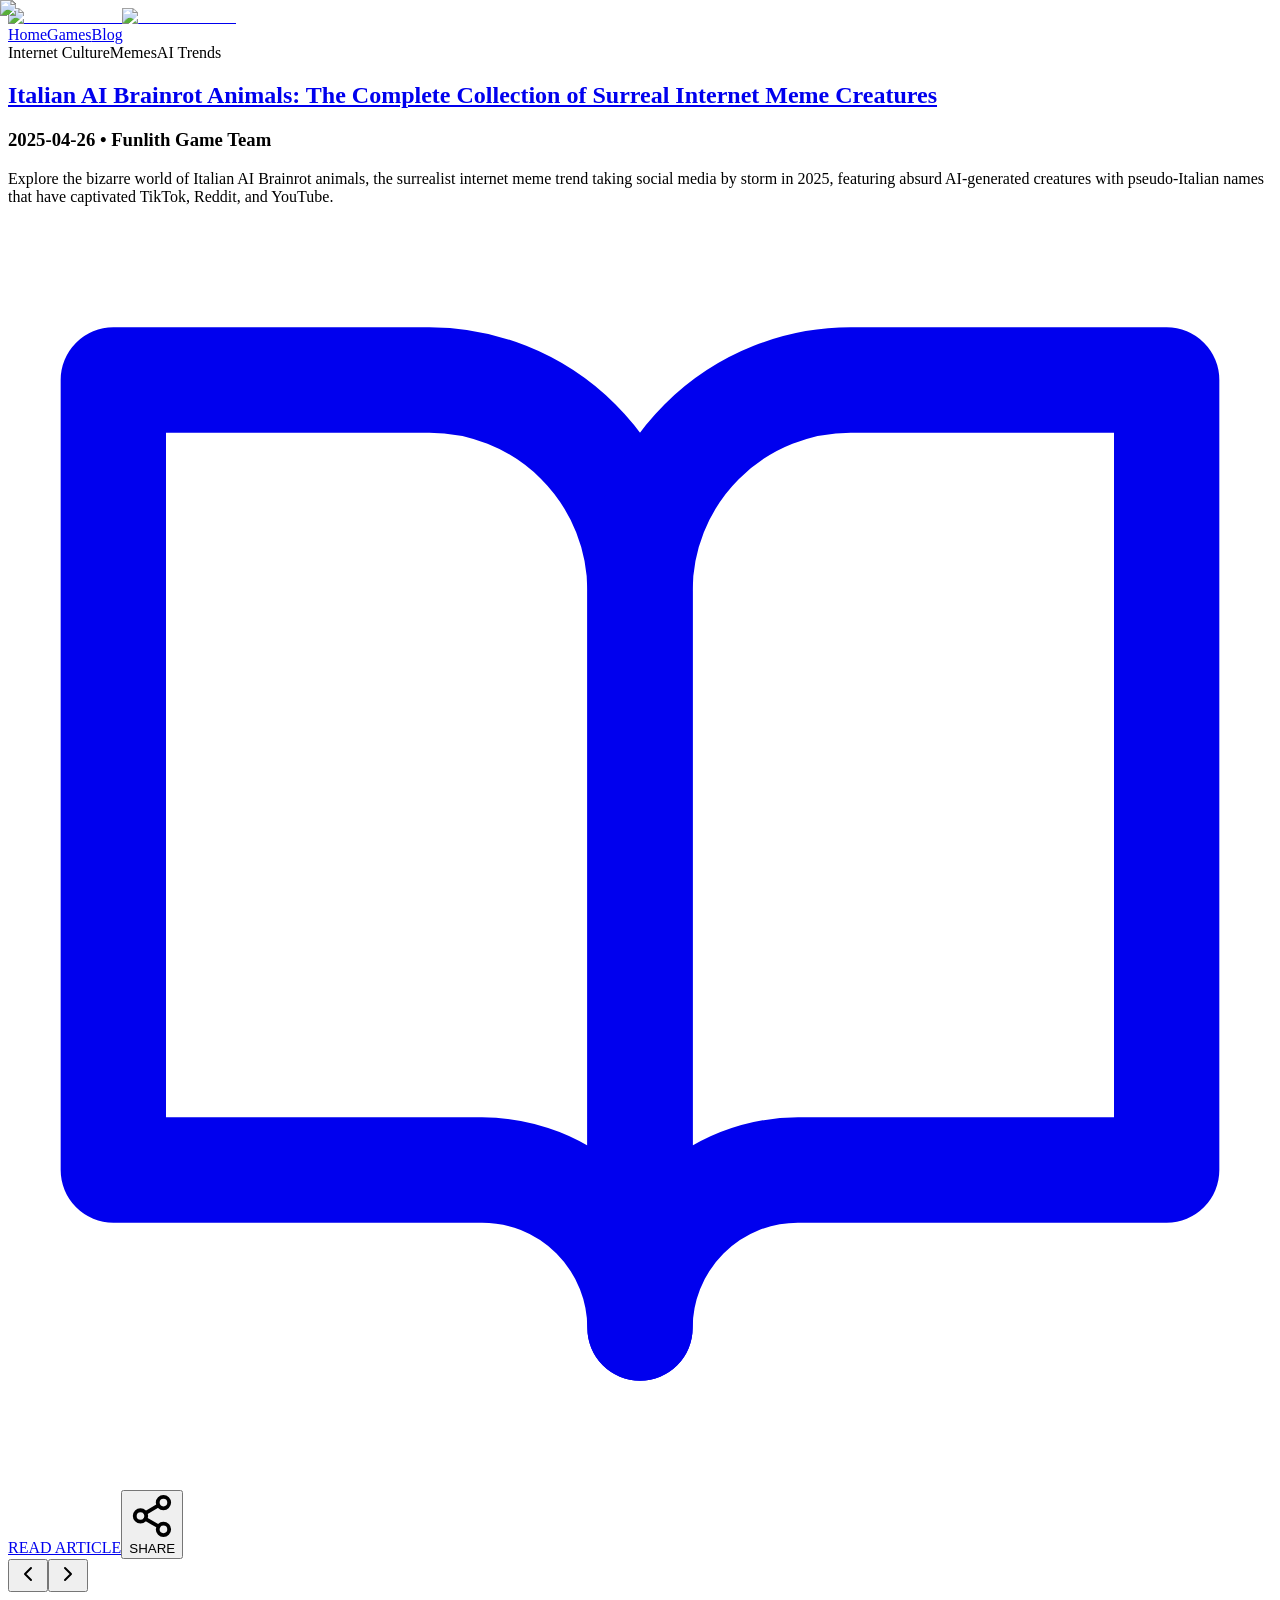
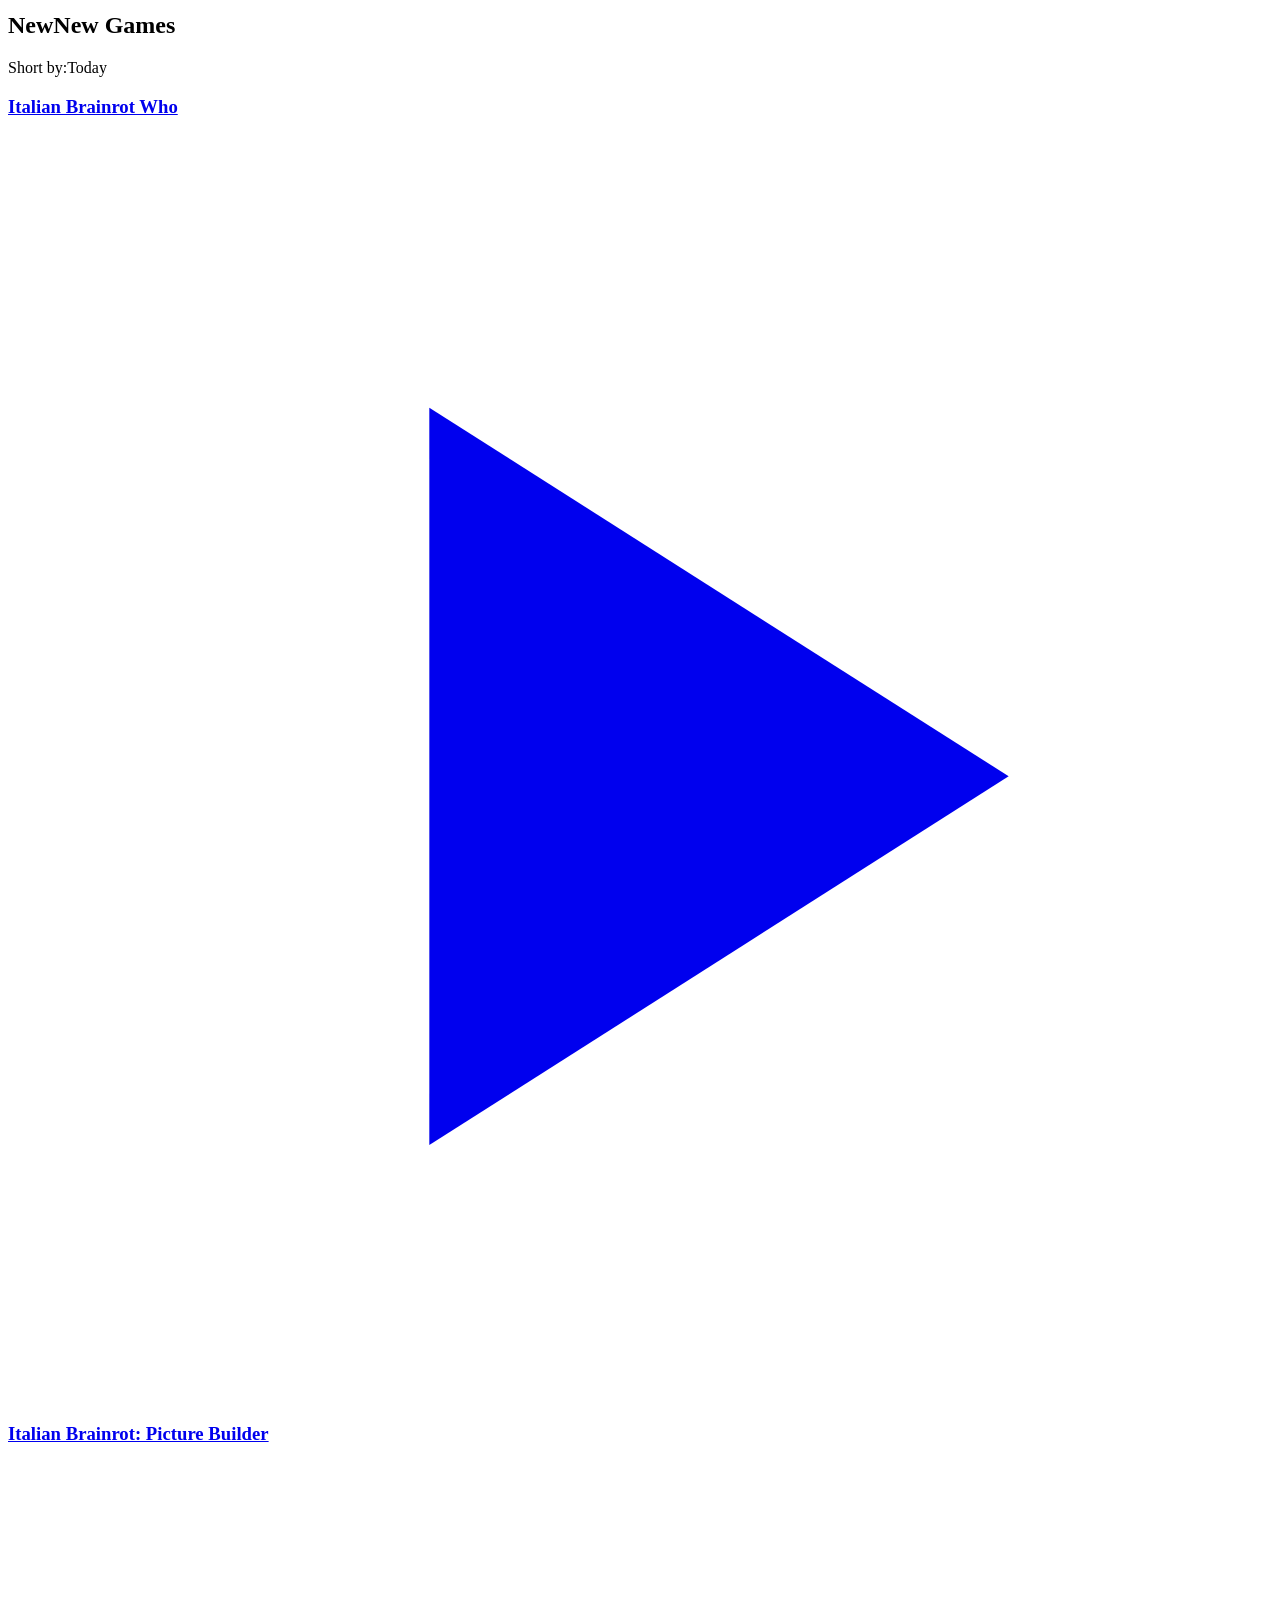
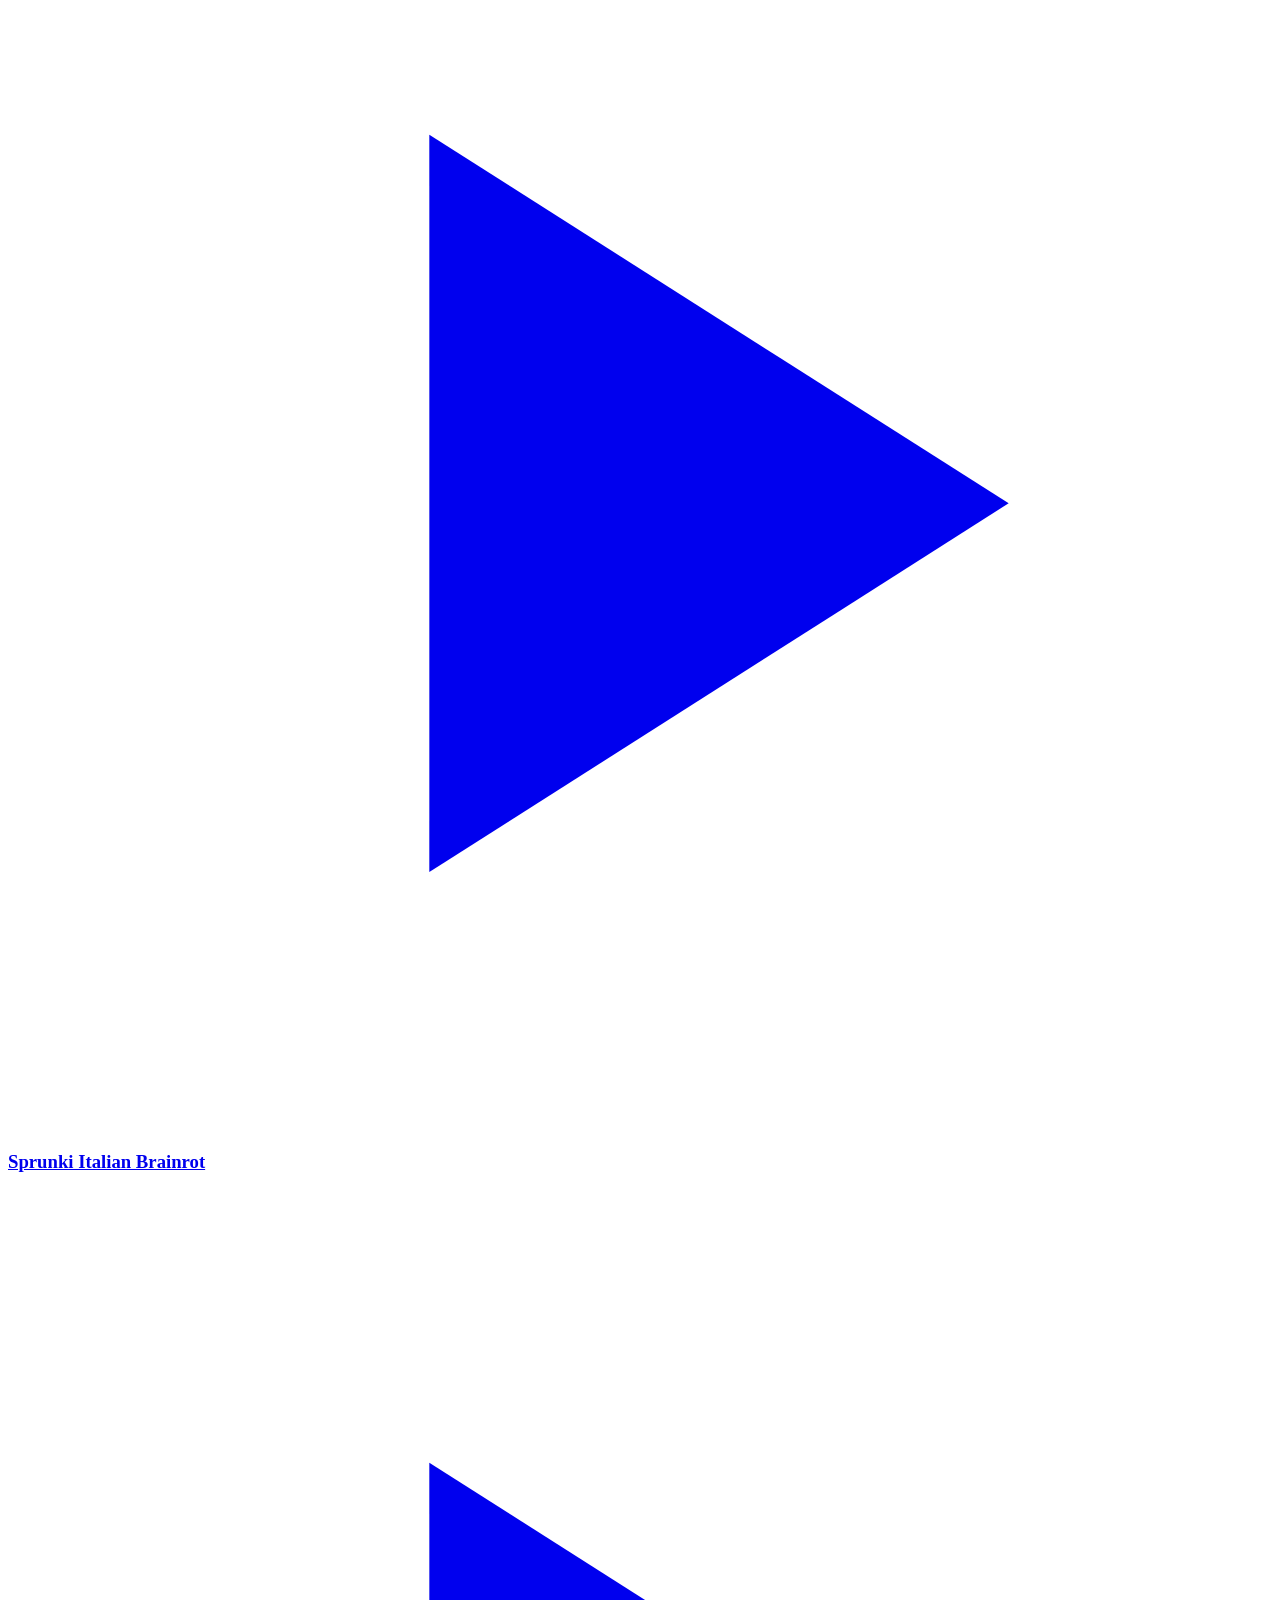
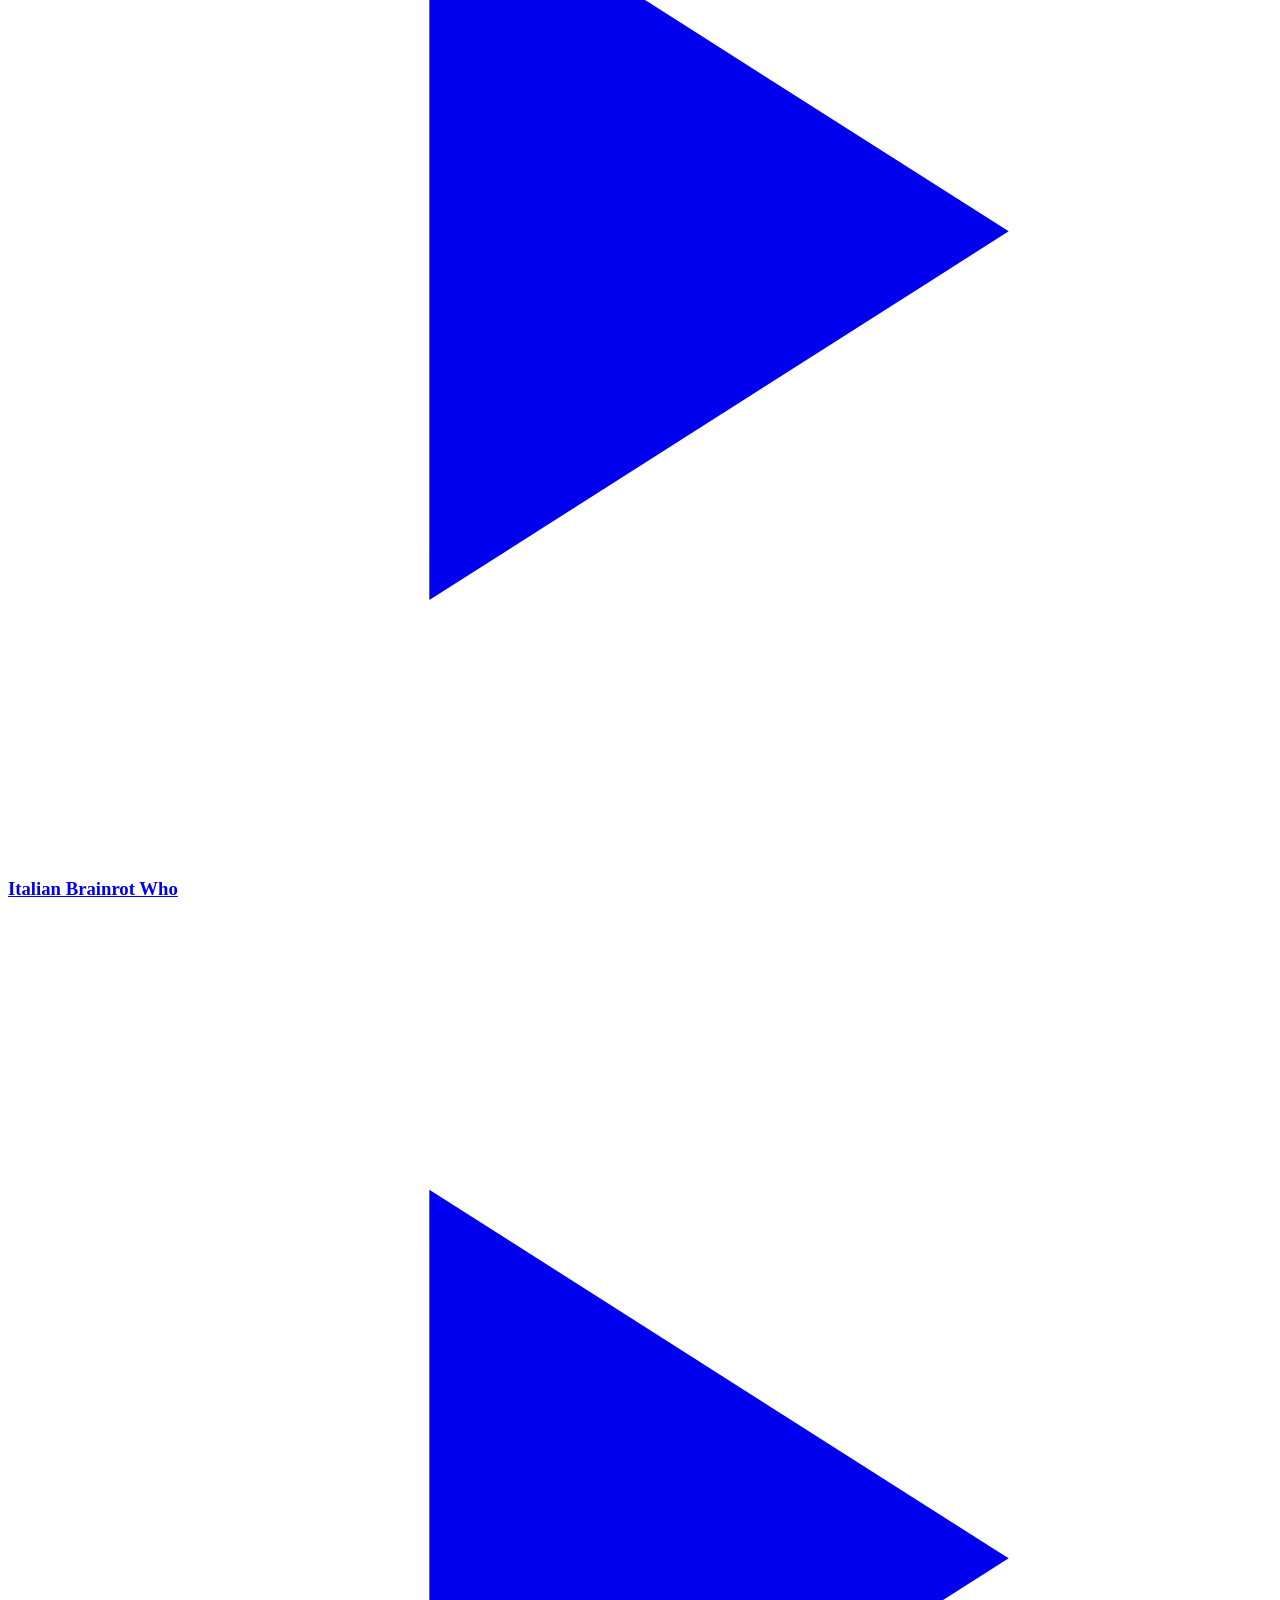
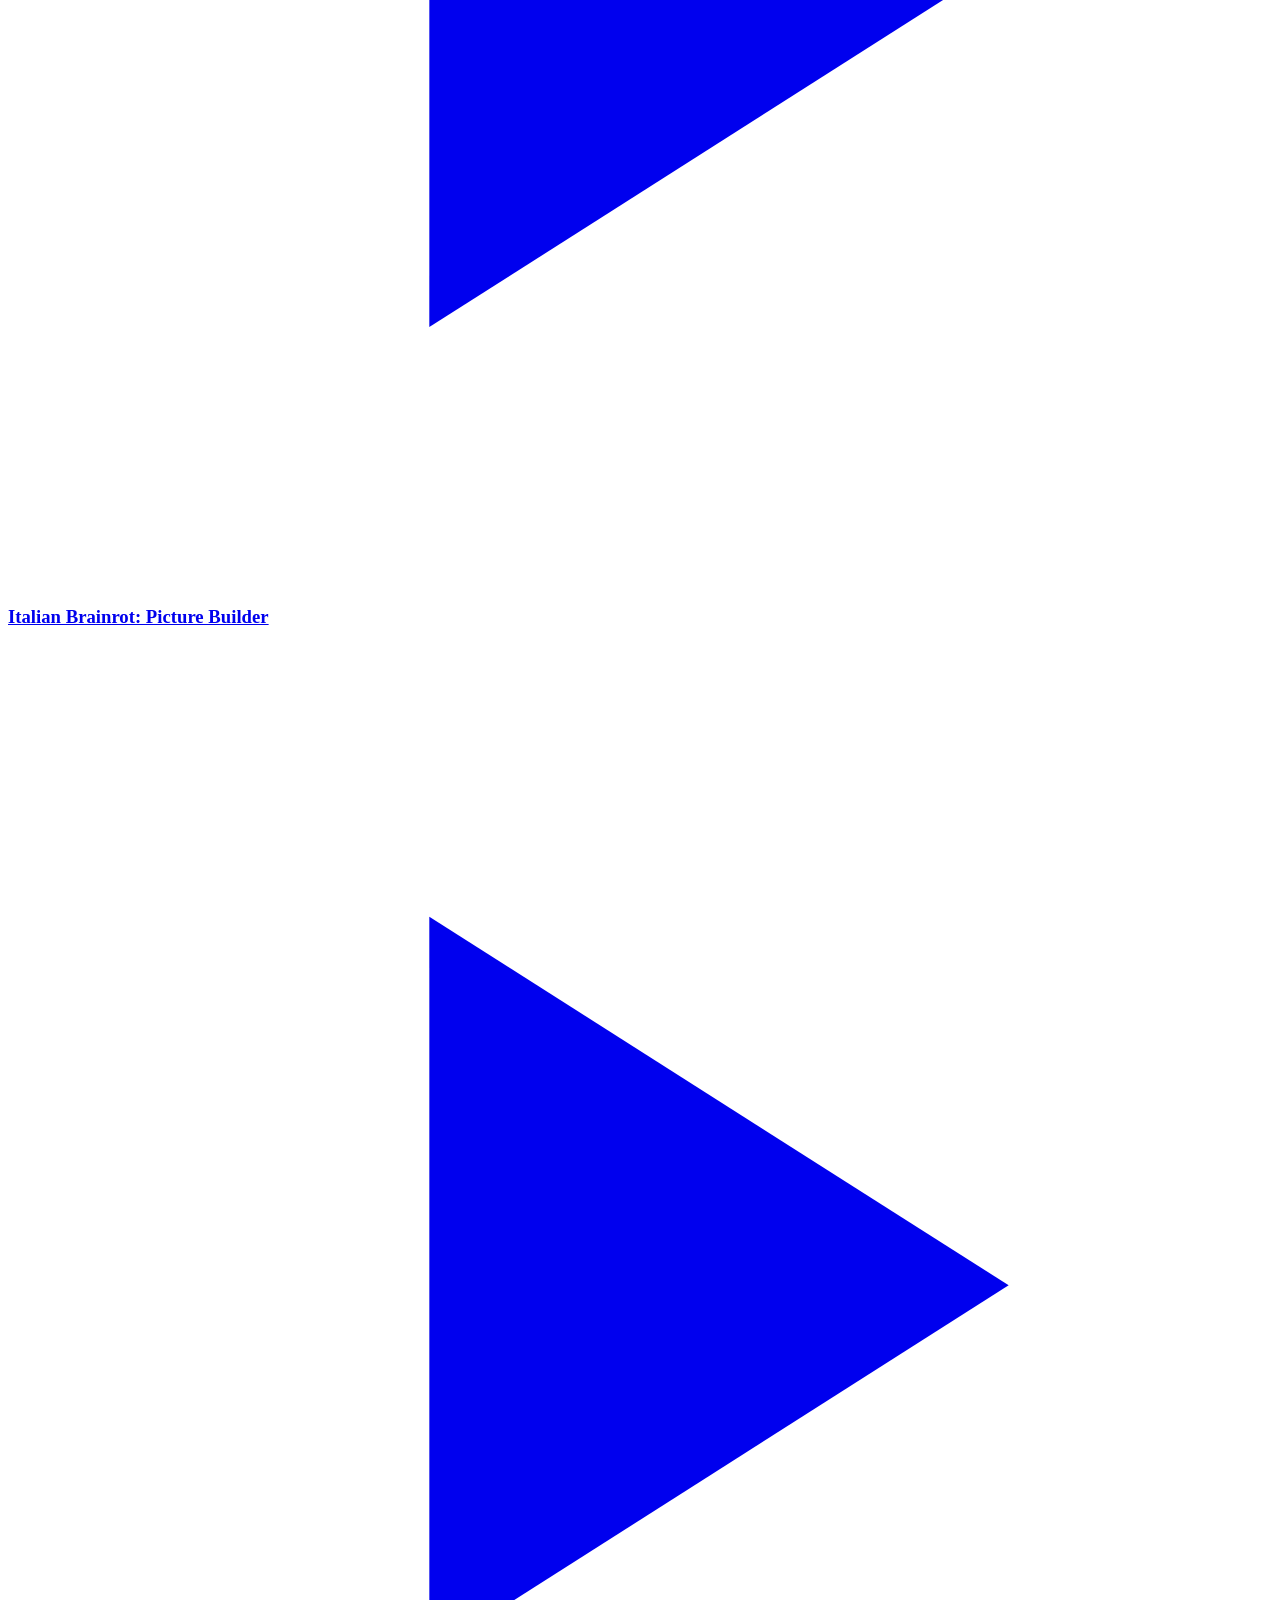
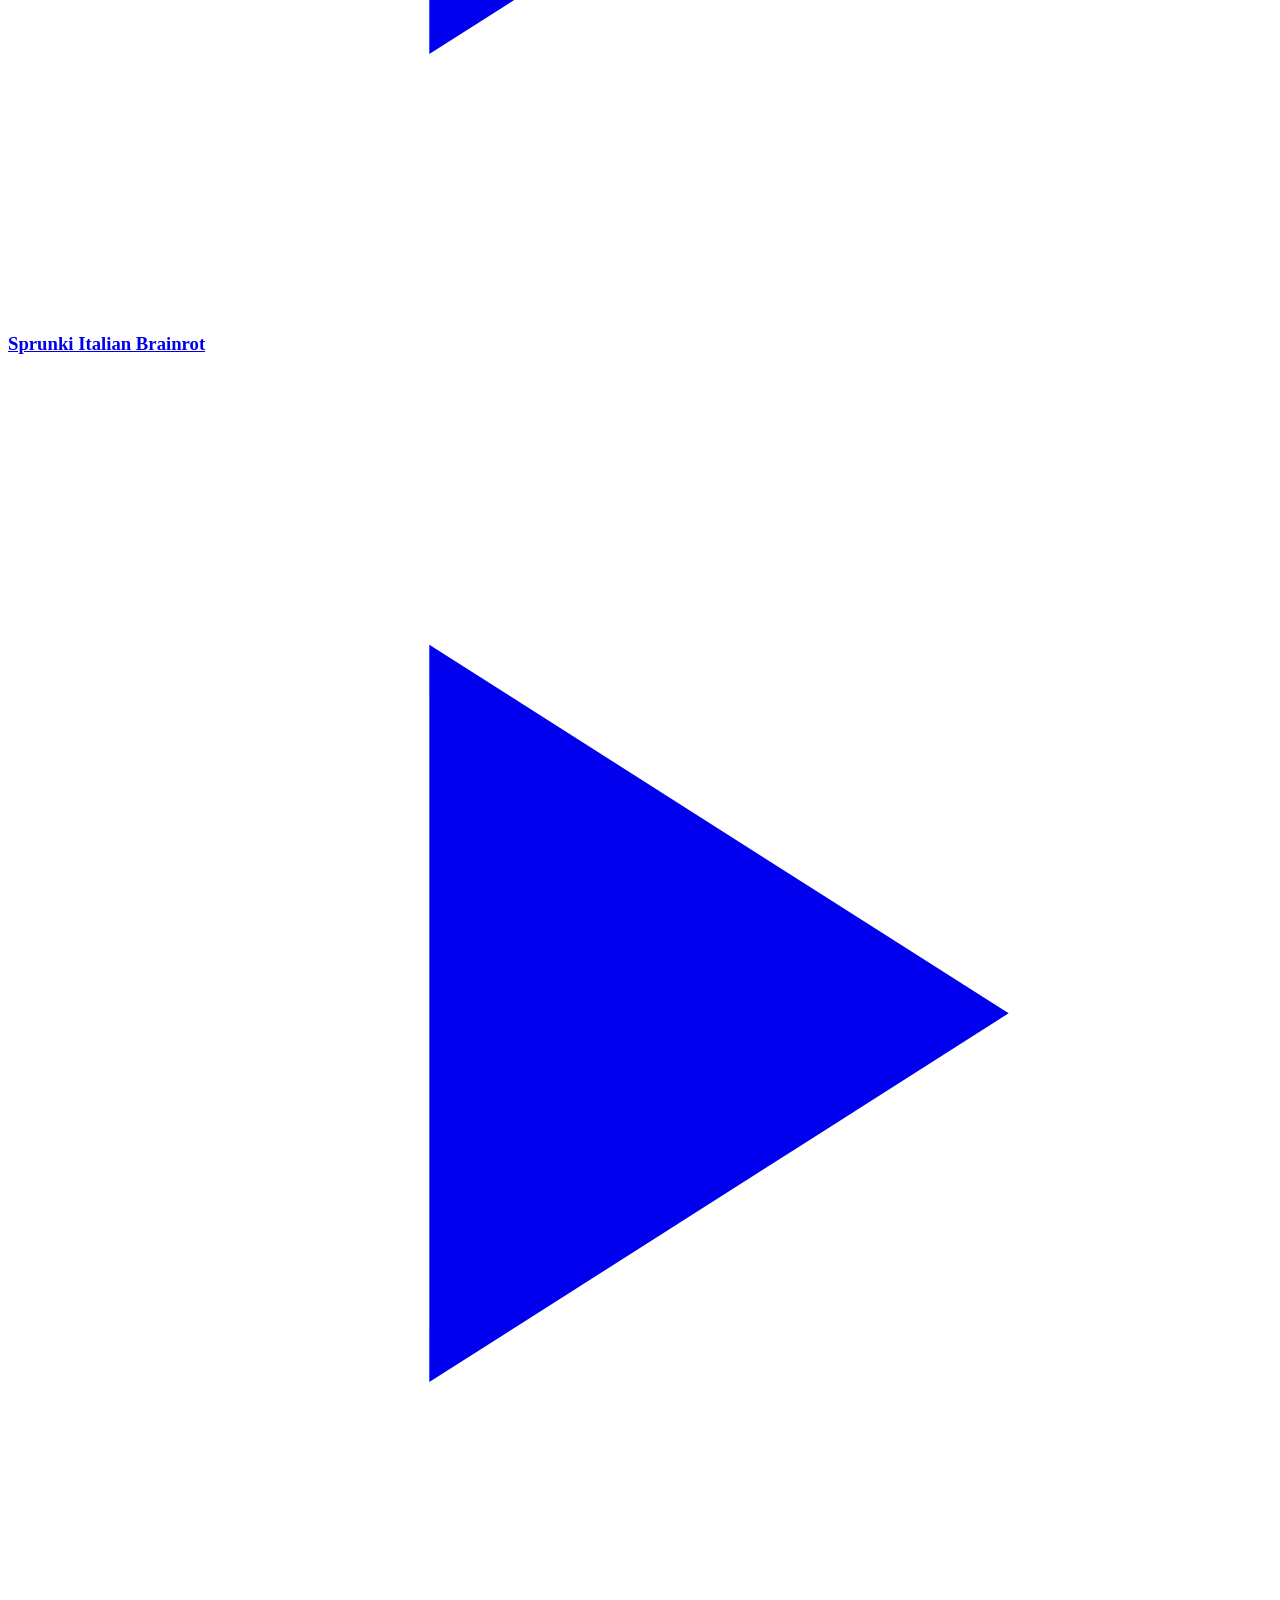
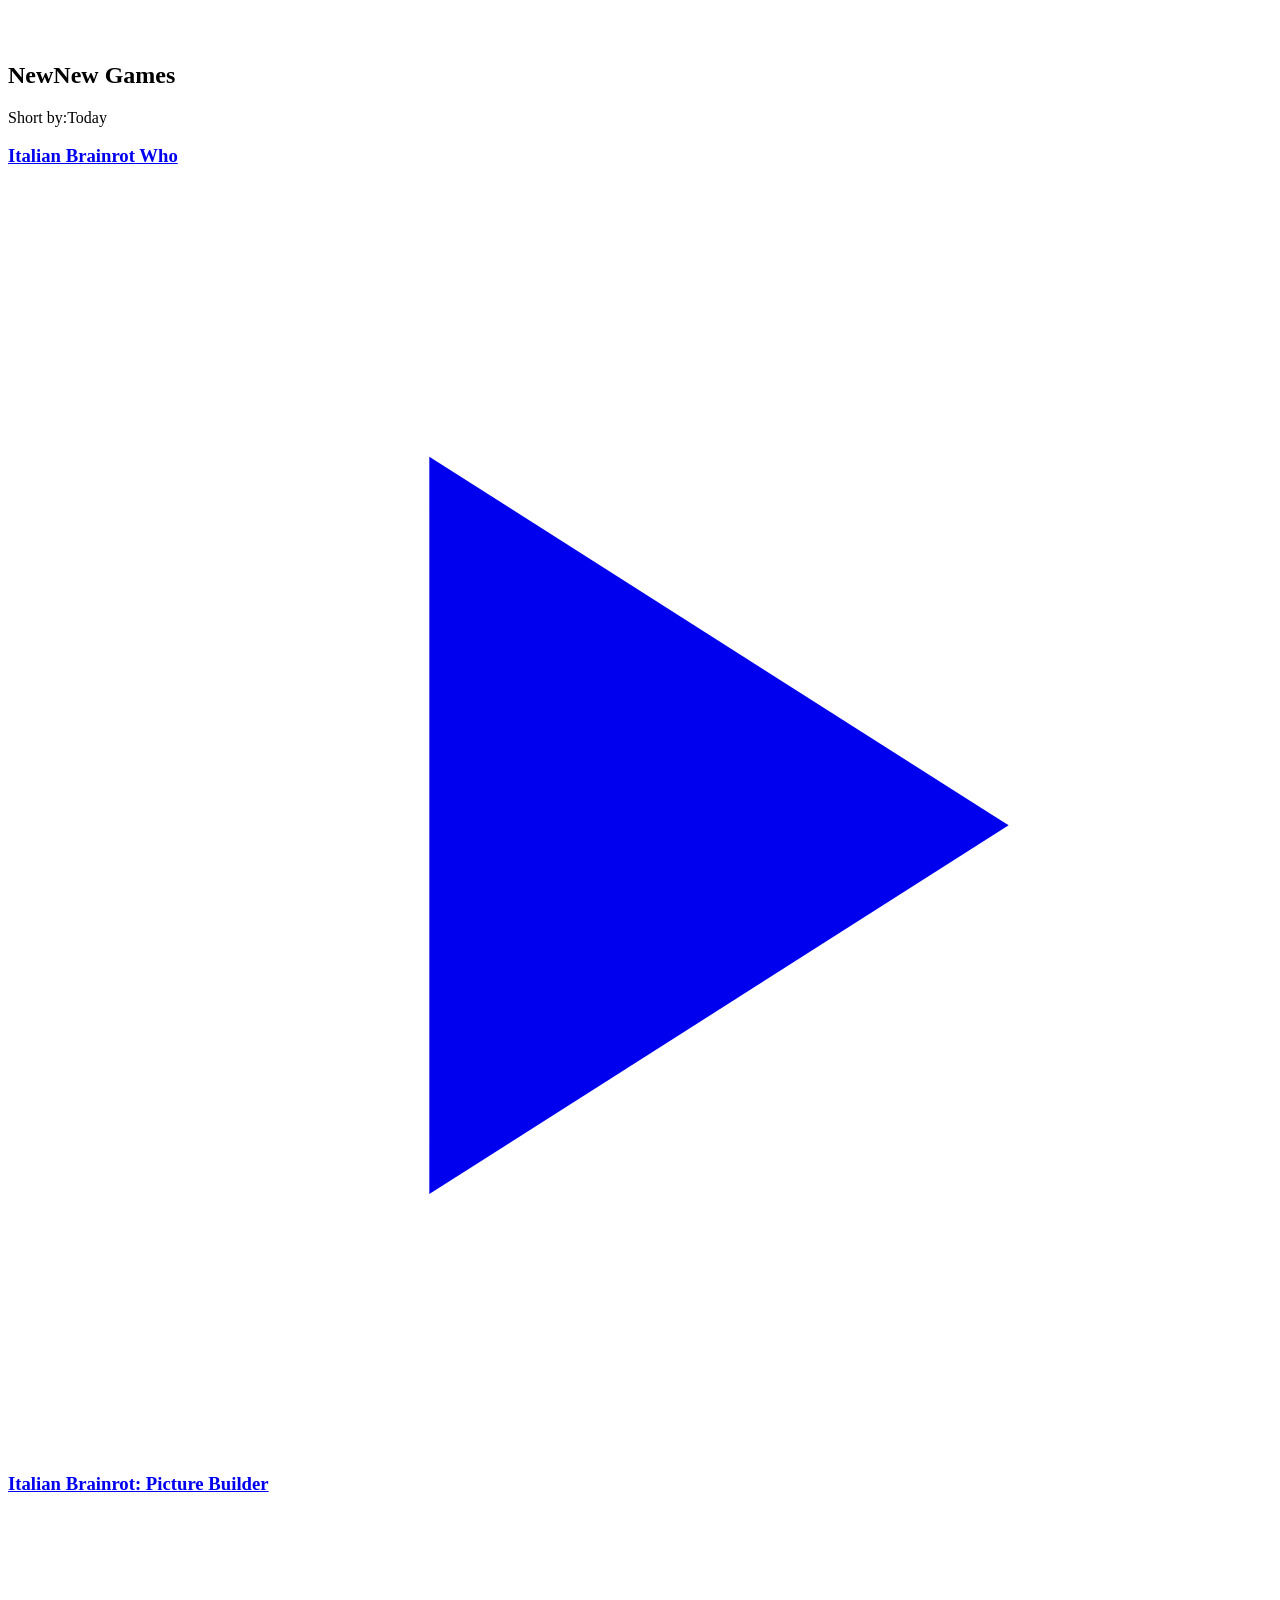
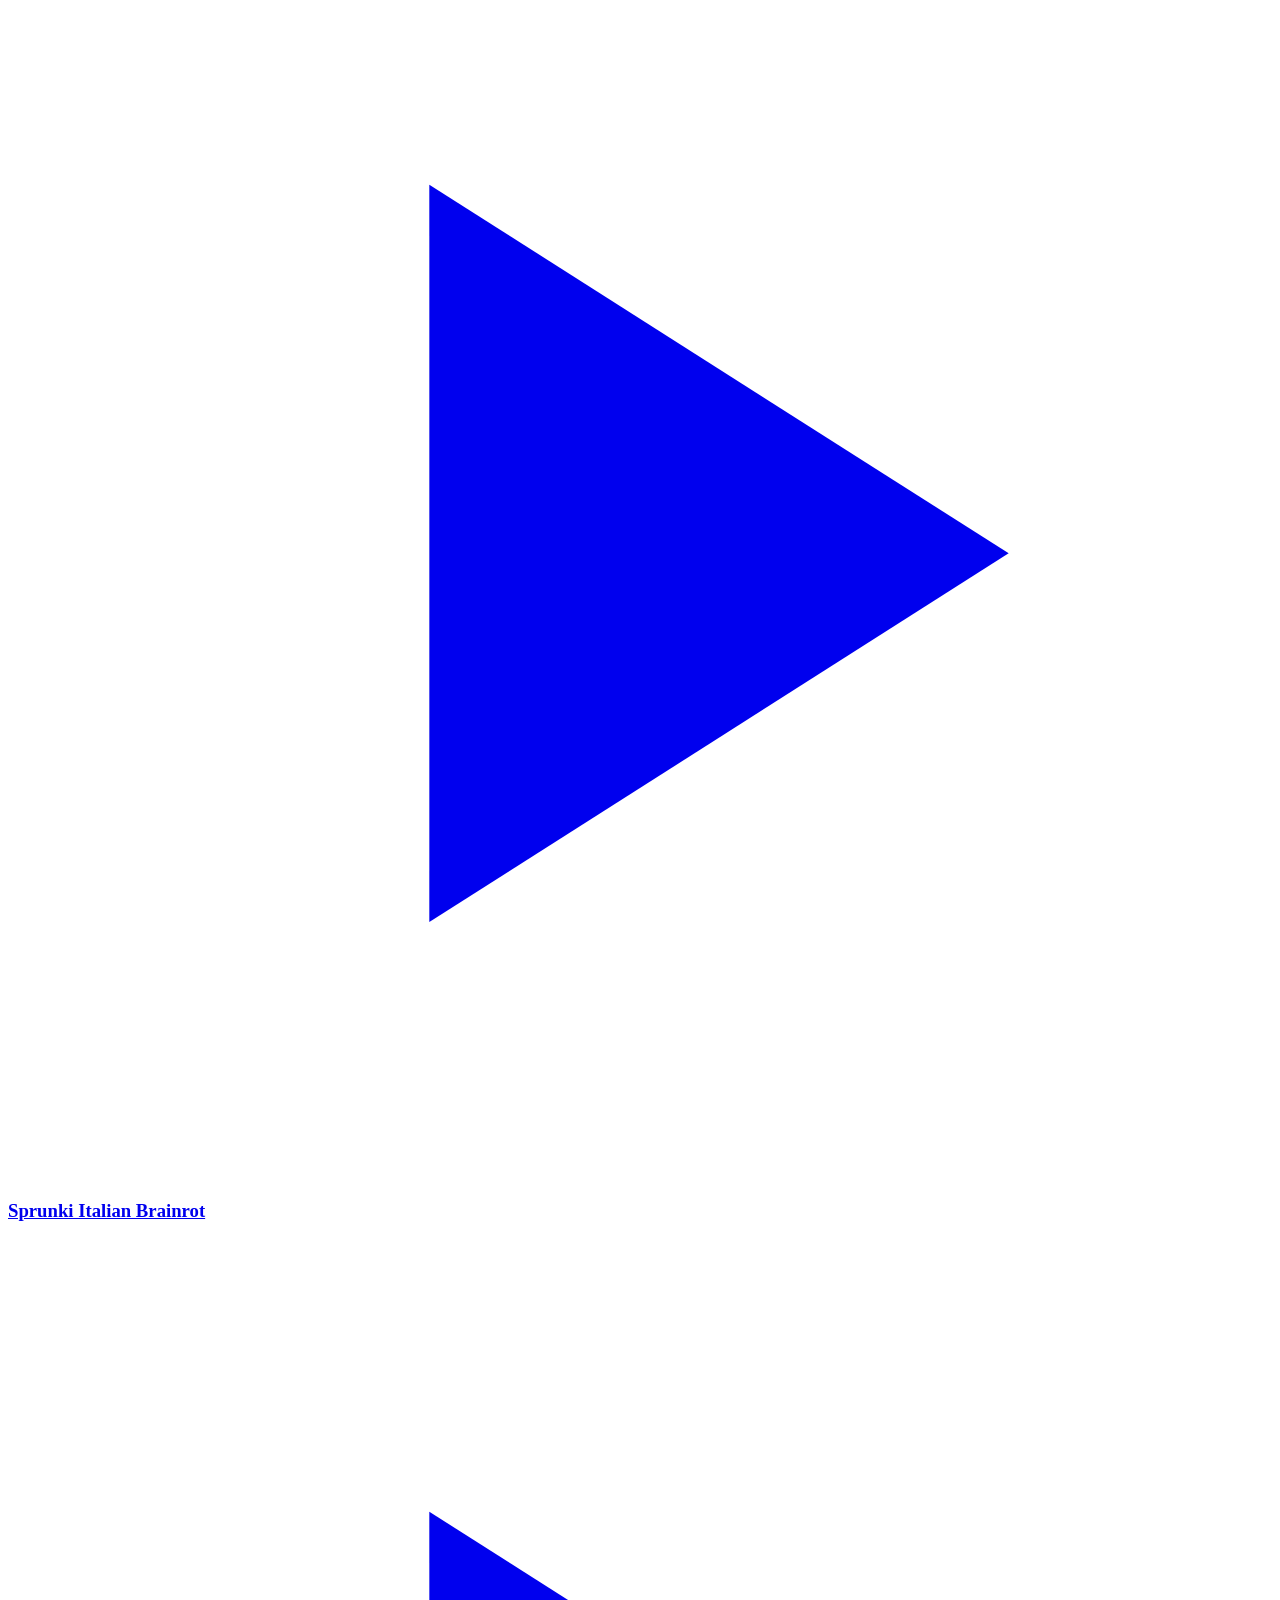
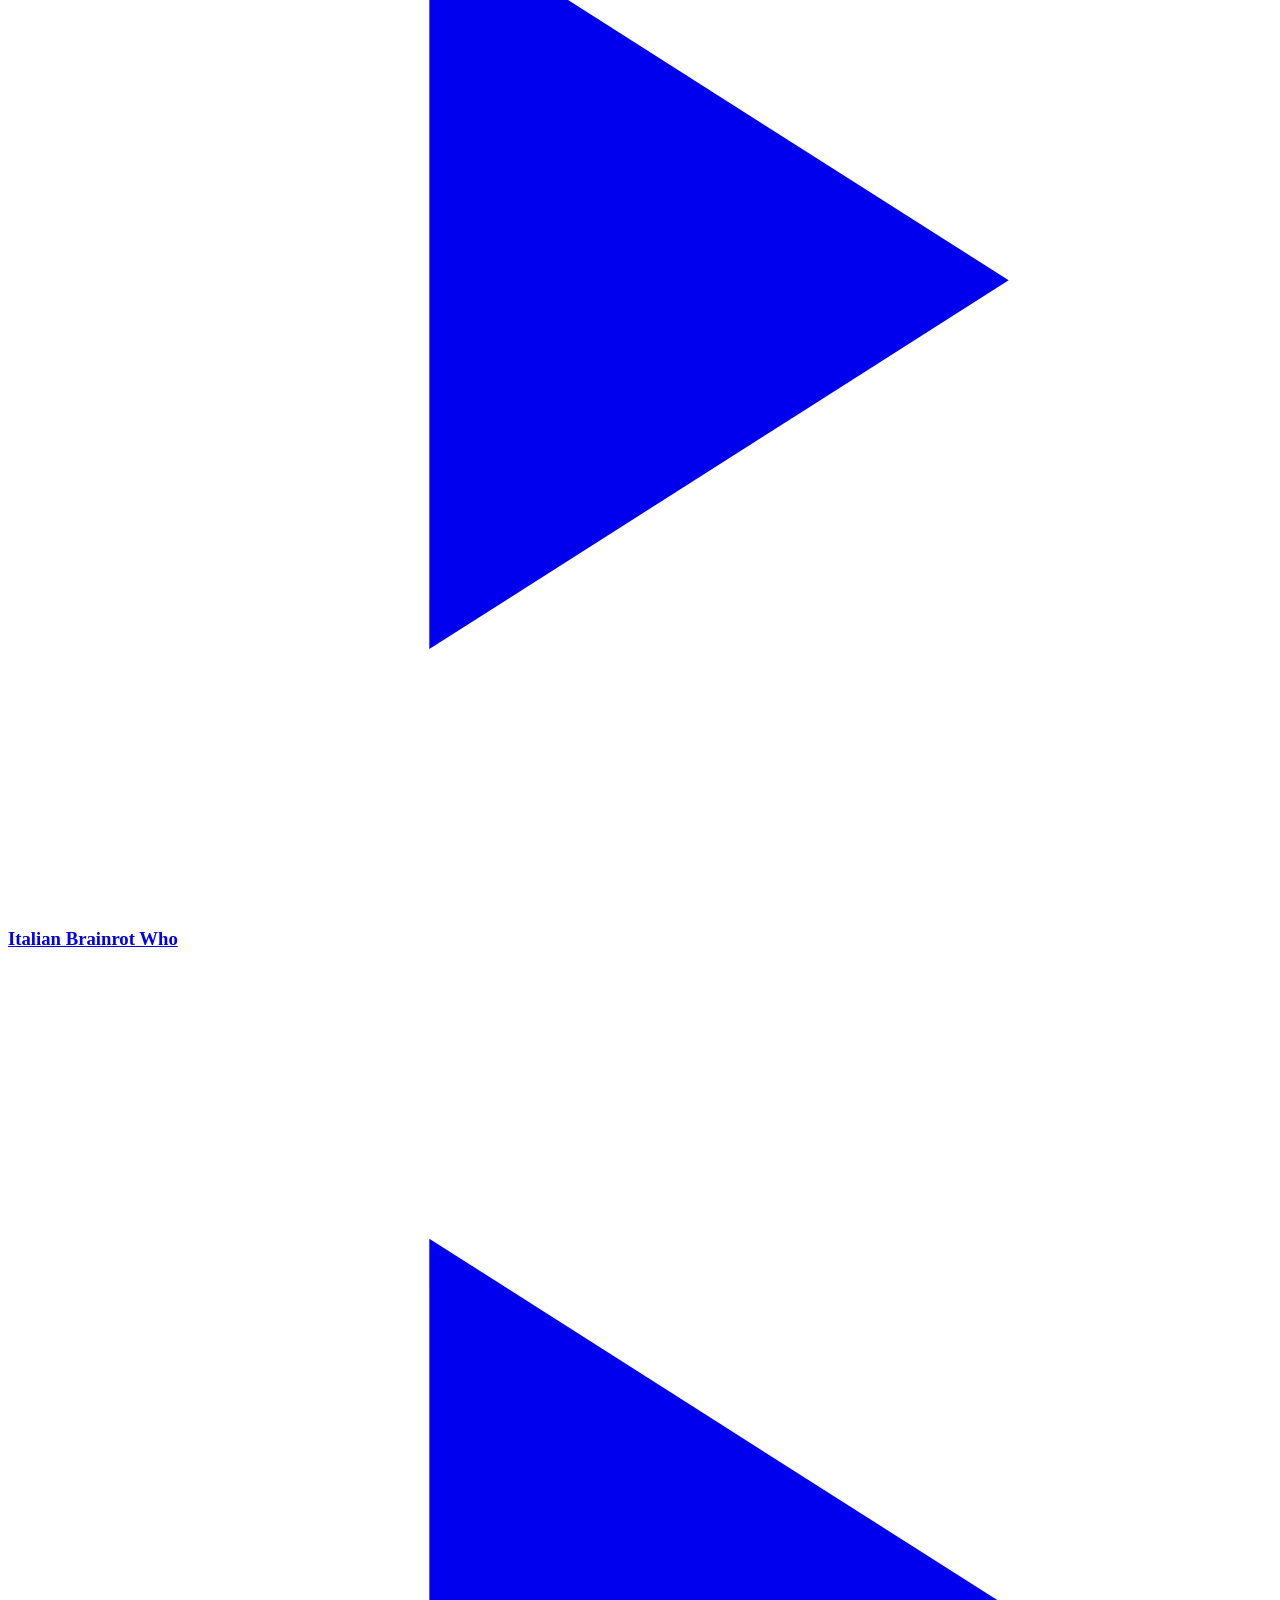
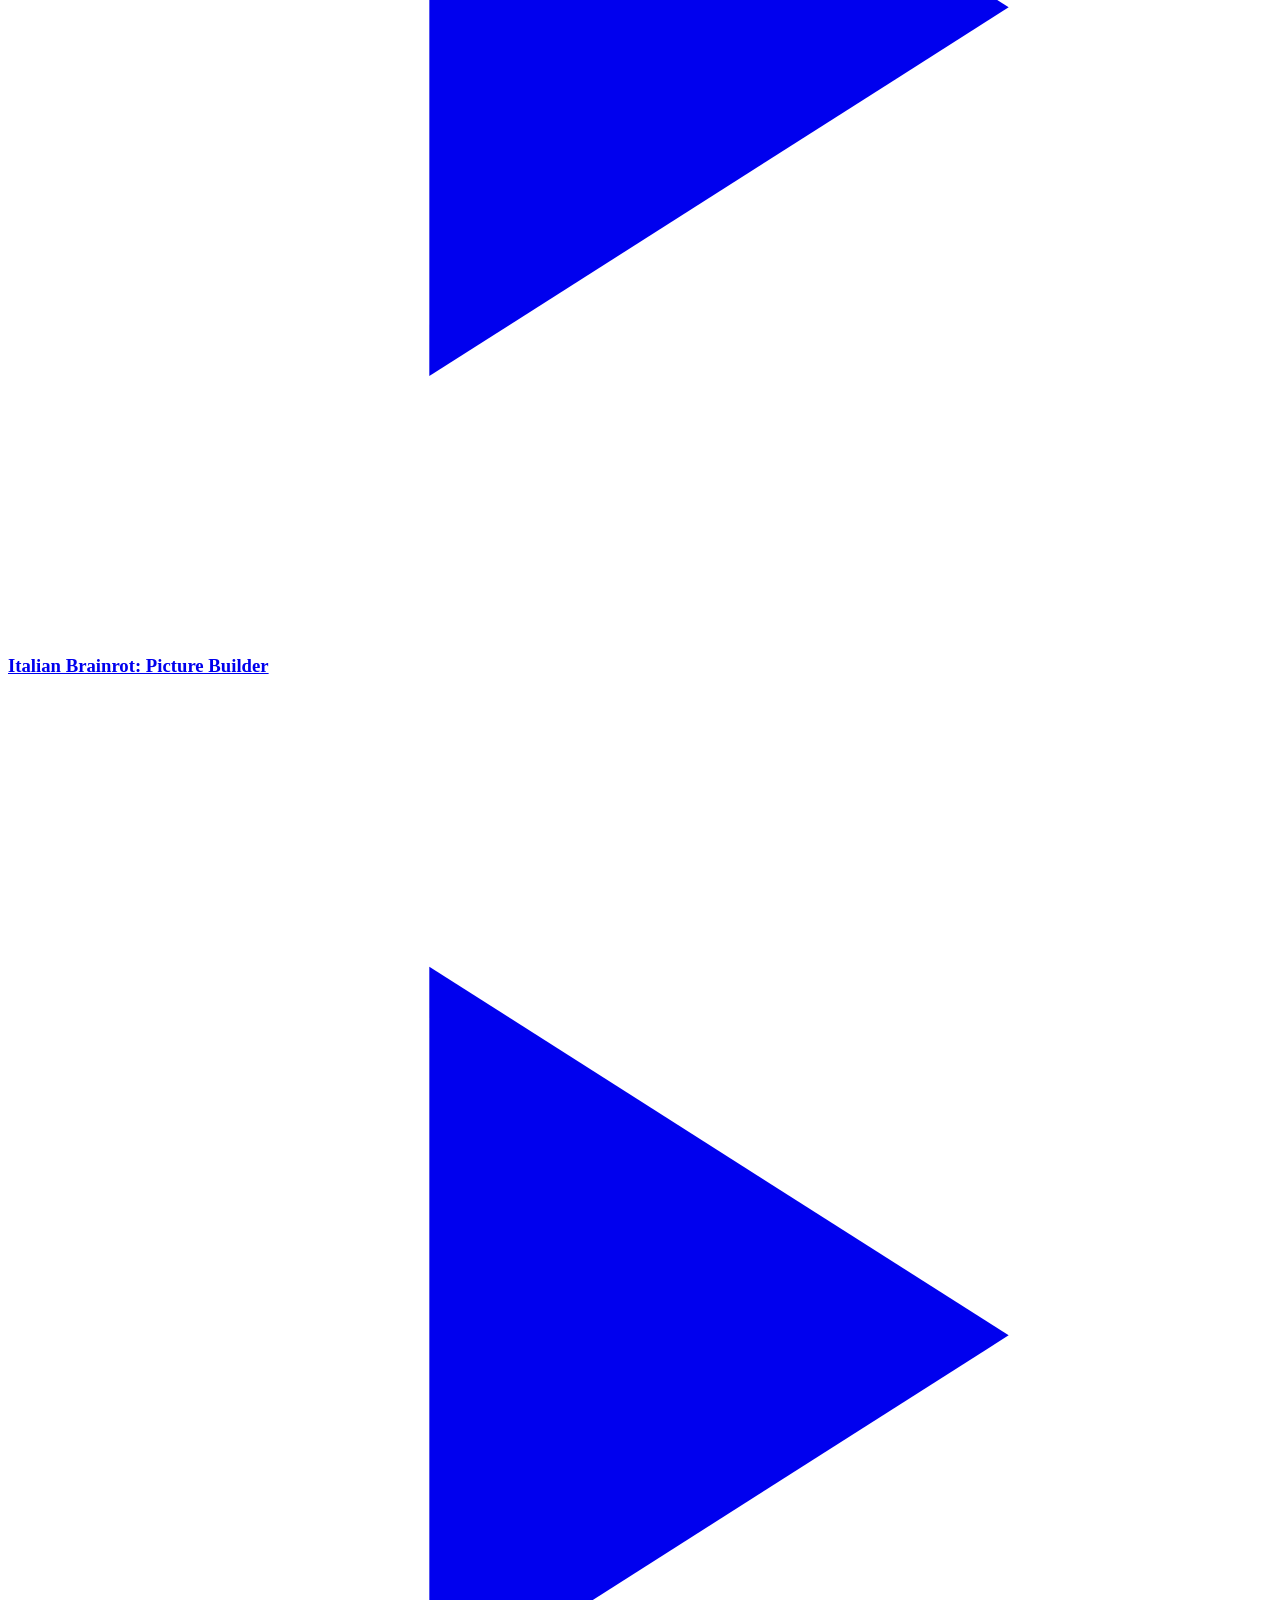
==== commit 50024d00: "Updates" ====
--- a/index.html
+++ b/index.html
@@ -1 +1 @@
-<!DOCTYPE html><html lang="en"><head><meta charSet="utf-8"/><meta name="viewport" content="width=device-width, initial-scale=1, maximum-scale=1, user-scalable=no"/><link rel="preload" as="image" href="/long_logo.png"/><link rel="preload" as="image" href="/logo.png"/><link rel="stylesheet" href="/italianbrainrot.github.io/_next/static/css/78a22f6e88fc46fb.css" data-precedence="next"/><link rel="preload" as="script" fetchPriority="low" href="/italianbrainrot.github.io/_next/static/chunks/webpack-39e2233d44c72963.js"/><script src="/italianbrainrot.github.io/_next/static/chunks/09f5f10c-71f4a93f6376ab85.js" async=""></script><script src="/italianbrainrot.github.io/_next/static/chunks/951-2f99a29ca7c82fd8.js" async=""></script><script src="/italianbrainrot.github.io/_next/static/chunks/main-app-9098d47b695cf6f3.js" async=""></script><script src="/italianbrainrot.github.io/_next/static/chunks/190-d25e2977477824d7.js" async=""></script><script src="/italianbrainrot.github.io/_next/static/chunks/672-2e1d6c5e3a952fce.js" async=""></script><script src="/italianbrainrot.github.io/_next/static/chunks/app/page-20be881bf0fb3c7f.js" async=""></script><meta name="theme-color" media="(prefers-color-scheme: dark)" content="#000000"/><meta name="theme-color" media="(prefers-color-scheme: light)" content="#000000"/><title>Italian Brainrot Game Portal - Play Free Online Games</title><meta name="description" content="Discover and play the best Italian Brainrot games for free. Enjoy a collection of casual, puzzle, and action games with unique gameplay and meme culture references."/><meta name="application-name" content="Italian Brainrot Game Portal"/><meta name="keywords" content="Italian Brainrot,online games,free games,browser games,meme games,casual games"/><link rel="canonical" href="https://italianbrainrot.com"/><meta name="format-detection" content="telephone=no"/><meta name="mobile-web-app-capable" content="yes"/><meta name="apple-mobile-web-app-title" content="Italian Brainrot"/><link href="/favicon/apple-splash-2048-2732.png" media="(device-width: 1024px) and (device-height: 1366px) and (-webkit-device-pixel-ratio: 2) and (orientation: portrait)" rel="apple-touch-startup-image"/><link href="/favicon/apple-splash-1668-2388.png" media="(device-width: 834px) and (device-height: 1194px) and (-webkit-device-pixel-ratio: 2) and (orientation: portrait)" rel="apple-touch-startup-image"/><link href="/favicon/apple-splash-1536-2048.png" media="(device-width: 768px) and (device-height: 1024px) and (-webkit-device-pixel-ratio: 2) and (orientation: portrait)" rel="apple-touch-startup-image"/><link href="/favicon/apple-splash-1125-2436.png" media="(device-width: 375px) and (device-height: 812px) and (-webkit-device-pixel-ratio: 3) and (orientation: portrait)" rel="apple-touch-startup-image"/><link href="/favicon/apple-splash-750-1334.png" media="(device-width: 375px) and (device-height: 667px) and (-webkit-device-pixel-ratio: 2) and (orientation: portrait)" rel="apple-touch-startup-image"/><link href="/favicon/apple-splash-640-1136.png" media="(device-width: 320px) and (device-height: 568px) and (-webkit-device-pixel-ratio: 2) and (orientation: portrait)" rel="apple-touch-startup-image"/><meta name="apple-mobile-web-app-status-bar-style" content="black-translucent"/><meta property="og:title" content="Italian Brainrot Game Portal - Play Free Online Games"/><meta property="og:description" content="Discover and play the best Italian Brainrot games for free. Enjoy a collection of casual, puzzle, and action games with unique gameplay and meme culture references."/><meta property="og:url" content="https://italianbrainrot.com"/><meta property="og:site_name" content="Italian Brainrot Game Portal"/><meta property="og:locale" content="en_US"/><meta property="og:image" content="https://italianbrainrot.com/images/share.png"/><meta property="og:image:width" content="1200"/><meta property="og:image:height" content="630"/><meta property="og:image:alt" content="Italian Brainrot Game Portal"/><meta property="og:type" content="website"/><meta name="twitter:card" content="summary_large_image"/><meta name="twitter:creator" content="@ItalianBrainrot"/><meta name="twitter:title" content="Italian Brainrot Game Portal - Play Free Online Games"/><meta name="twitter:description" content="Discover and play the best Italian Brainrot games for free. Enjoy a collection of casual, puzzle, and action games with unique gameplay and meme culture references."/><meta name="twitter:image" content="https://italianbrainrot.com/images/share.png"/><link rel="icon" href="/favicon.ico" sizes="16x16"/><link rel="icon" href="/favicon.ico" sizes="32x32"/><link rel="icon" href="/favicon.ico" sizes="48x48"/><link rel="icon" href="/favicon/favicon-16x16.png" sizes="16x16" type="image/png"/><link rel="icon" href="/favicon/favicon-32x32.png" sizes="32x32" type="image/png"/><link rel="apple-touch-icon" href="/favicon/apple-touch-icon.png" sizes="180x180" type="image/png"/><link rel="mask-icon" href="/favicon/safari-pinned-tab.svg" color="#000000"/><link rel="manifest" href="/site.webmanifest"/><script>document.querySelectorAll('body link[rel="icon"], body link[rel="apple-touch-icon"]').forEach(el => document.head.appendChild(el))</script><script src="/italianbrainrot.github.io/_next/static/chunks/polyfills-42372ed130431b0a.js" noModule=""></script></head><body class="__variable_ca42ec __variable_2a0e9c antialiased text-white"><header class="border-b border-white/10 bg-black/80 backdrop-blur-sm sticky top-0 z-50"><div class="max-w-[1920px] mx-auto px-4 sm:px-6 lg:px-8"><div class="flex justify-between items-center h-20"><div class="flex items-center"><a class="font-bold text-xl text-white" href="/italianbrainrot.github.io"><img alt="Italian Brainrot" width="180" height="50" decoding="async" data-nimg="1" class="hidden sm:block object-contain" style="color:transparent" src="/long_logo.png"/><img alt="Italian Brainrot" width="40" height="40" decoding="async" data-nimg="1" class="sm:hidden object-contain" style="color:transparent" src="/logo.png"/></a></div><nav class="flex space-x-8"><a class="text-white/80 hover:text-white" href="/italianbrainrot.github.io">Home</a><a class="text-white/80 hover:text-white" href="/italianbrainrot.github.io/games">Games</a><a class="text-white/80 hover:text-white" href="/italianbrainrot.github.io/blog">Blog</a></nav></div></div></header><main class="flex min-h-screen flex-col items-center p-0"><div class="w-full max-w-[1920px] px-4 sm:px-8 md:px-10 lg:px-12"><div class="block lg:hidden py-2 space-y-4"><div><div class="relative bg-black/20 backdrop-blur-md rounded-xl overflow-hidden border border-white/10" style="aspect-ratio:calc(var(--article-carousel-aspect-ratio, 1.8/1))"><div class="overflow-hidden h-full"><div class="flex h-full"><div class="flex-[0_0_100%] min-w-0 relative h-full"><div class="block h-full"><div class="relative h-full rounded-lg overflow-hidden"><div class="relative w-full h-full overflow-hidden"><img alt="Italian AI Brainrot Animals: The Complete Collection of Surreal Internet Meme Creatures" loading="lazy" decoding="async" data-nimg="fill" class="object-cover" style="position:absolute;height:100%;width:100%;left:0;top:0;right:0;bottom:0;color:transparent" src="https://static.pdftobrainrot.org/image/5633f7d79ca04b97936b741f71c751bb.png"/></div><div class="absolute inset-0 bg-gradient-to-t from-black/80 via-black/40 to-transparent flex flex-col justify-end p-4 md:p-6"><div class="flex gap-1 md:gap-2 mb-1 md:mb-2"><span class="text-[10px] md:text-xs bg-black/30 text-white px-1.5 md:px-2 py-0.5 md:py-1 rounded">Internet Culture</span><span class="text-[10px] md:text-xs bg-black/30 text-white px-1.5 md:px-2 py-0.5 md:py-1 rounded">Memes</span><span class="text-[10px] md:text-xs bg-black/30 text-white px-1.5 md:px-2 py-0.5 md:py-1 rounded">AI Trends</span></div><a href="/italianbrainrot.github.io/blog/italian-ai-brainrot-animals"><h2 class="text-white text-2xl md:text-4xl font-bold mb-1 hover:text-orange-500 transition-colors line-clamp-2">Italian AI Brainrot Animals: The Complete Collection of Surreal Internet Meme Creatures</h2></a><h3 class="text-white text-sm md:text-xl font-bold mb-3">2025-04-26<!-- --> • <!-- -->Funlith Game Team</h3><p class="text-white/80 text-xs md:text-sm line-clamp-2">Explore the bizarre world of Italian AI Brainrot animals, the surrealist internet meme trend taking social media by storm in 2025, featuring absurd AI-generated creatures with pseudo-Italian names that have captivated TikTok, Reddit, and YouTube.</p><div class="flex flex-col sm:flex-row items-start sm:items-center gap-2 md:gap-3 mt-4 md:mt-6"><div class="flex flex-wrap gap-2 md:gap-3"><a class="bg-orange-500 hover:bg-orange-600 text-white px-3 md:px-4 py-1.5 md:py-2 rounded-md flex items-center text-xs md:text-base" href="/italianbrainrot.github.io/blog/italian-ai-brainrot-animals"><svg xmlns="http://www.w3.org/2000/svg" viewBox="0 0 24 24" fill="none" stroke="currentColor" stroke-width="2" stroke-linecap="round" stroke-linejoin="round" class="w-4 h-4 md:w-5 md:h-5 mr-1 md:mr-2"><path d="M2 3h6a4 4 0 0 1 4 4v14a3 3 0 0 0-3-3H2z"></path><path d="M22 3h-6a4 4 0 0 0-4 4v14a3 3 0 0 1 3-3h7z"></path></svg>READ ARTICLE</a><button class="border border-white text-white px-3 md:px-4 py-1.5 md:py-2 rounded-md flex items-center text-xs md:text-base"><svg xmlns="http://www.w3.org/2000/svg" viewBox="0 0 24 24" fill="none" stroke="currentColor" stroke-width="2" stroke-linecap="round" stroke-linejoin="round" class="w-4 h-4 md:w-5 md:h-5 mr-1 md:mr-2"><circle cx="18" cy="5" r="3"></circle><circle cx="6" cy="12" r="3"></circle><circle cx="18" cy="19" r="3"></circle><line x1="8.59" y1="13.51" x2="15.42" y2="17.49"></line><line x1="15.41" y1="6.51" x2="8.59" y2="10.49"></line></svg>SHARE</button></div><div class="sm:ml-auto flex items-center gap-1 md:gap-2 mt-2 sm:mt-0"><button class="w-8 h-8 md:w-10 md:h-10 flex items-center justify-center bg-black/60 hover:bg-black/80 text-white rounded-full transition-all"><svg xmlns="http://www.w3.org/2000/svg" width="24" height="24" viewBox="0 0 24 24" fill="none" stroke="currentColor" stroke-width="2" stroke-linecap="round" stroke-linejoin="round" class="lucide lucide-chevron-left w-4 h-4 md:w-6 md:h-6" aria-hidden="true"><path d="m15 18-6-6 6-6"></path></svg></button><button class="w-8 h-8 md:w-10 md:h-10 flex items-center justify-center bg-black/60 hover:bg-black/80 text-white rounded-full transition-all"><svg xmlns="http://www.w3.org/2000/svg" width="24" height="24" viewBox="0 0 24 24" fill="none" stroke="currentColor" stroke-width="2" stroke-linecap="round" stroke-linejoin="round" class="lucide lucide-chevron-right w-4 h-4 md:w-6 md:h-6" aria-hidden="true"><path d="m9 18 6-6-6-6"></path></svg></button></div></div></div></div></div></div></div></div></div></div><div><div class="relative bg-black/20 backdrop-blur-md rounded-xl overflow-hidden border border-white/10"><div class="flex justify-between items-center p-2 border-b border-white/10"><h2 class="text-base font-bold flex items-center text-white"><span class="bg-red-600 text-white px-1 py-0.5 rounded-sm mr-1.5 text-xs">New</span>New Games</h2><div class="flex items-center text-xs text-white/80"><span class="mr-1">Short by:</span><span class="font-medium">Today</span></div></div><div class="relative overflow-hidden px-0 py-2 h-48"><div class="group flex overflow-hidden p-2 [--duration:40s] [gap:var(--gap)] flex-row py-2 [--gap:1rem] h-full"><div class="flex shrink-0 justify-around [gap:var(--gap)] animate-marquee flex-row group-hover:[animation-play-state:paused]"><a class="block" href="/italianbrainrot.github.io/games/italian-brainrot-who"><div class="relative w-36 h-36 rounded-lg overflow-hidden mx-1 game-card-container"><img alt="Italian Brainrot Who" loading="lazy" decoding="async" data-nimg="fill" class="object-cover transition-transform duration-300 ease-in-out game-card-image origin-center" style="position:absolute;height:100%;width:100%;left:0;top:0;right:0;bottom:0;color:transparent" src="https://game-box-backend.vercel.app/imgs/italian-brainrot-who.png"/><div class="absolute bottom-0 left-0 right-0 bg-black/40 backdrop-blur-md p-2 pointer-events-none flex justify-between items-center rounded-b-lg"><h3 class="text-white font-bold text-sm leading-tight transition-colors duration-300 game-card-title pr-2 truncate">Italian Brainrot Who</h3><div class="bg-white/20 backdrop-blur-sm rounded-full p-1"><svg xmlns="http://www.w3.org/2000/svg" viewBox="0 0 24 24" fill="currentColor" class="w-4 h-4 text-white"><path d="M8 5.14v14l11-7-11-7z"></path></svg></div></div></div></a><a class="block" href="/italianbrainrot.github.io/games/italian-brainrot-picture-builder"><div class="relative w-36 h-36 rounded-lg overflow-hidden mx-1 game-card-container"><img alt="Italian Brainrot: Picture Builder" loading="lazy" decoding="async" data-nimg="fill" class="object-cover transition-transform duration-300 ease-in-out game-card-image origin-center" style="position:absolute;height:100%;width:100%;left:0;top:0;right:0;bottom:0;color:transparent" src="https://static.playhop.com/images/d1133_6238841_5da42/06a514dab/2a00000196587611_744f12b/5d31a503e05f65f027b4_ba813f/pjpg128x128"/><div class="absolute bottom-0 left-0 right-0 bg-black/40 backdrop-blur-md p-2 pointer-events-none flex justify-between items-center rounded-b-lg"><h3 class="text-white font-bold text-sm leading-tight transition-colors duration-300 game-card-title pr-2 truncate">Italian Brainrot: Picture Builder</h3><div class="bg-white/20 backdrop-blur-sm rounded-full p-1"><svg xmlns="http://www.w3.org/2000/svg" viewBox="0 0 24 24" fill="currentColor" class="w-4 h-4 text-white"><path d="M8 5.14v14l11-7-11-7z"></path></svg></div></div></div></a><a class="block" href="/italianbrainrot.github.io/games/sprunki-italian-brainrot"><div class="relative w-36 h-36 rounded-lg overflow-hidden mx-1 game-card-container"><img alt="Sprunki Italian Brainrot" loading="lazy" decoding="async" data-nimg="fill" class="object-cover transition-transform duration-300 ease-in-out game-card-image origin-center" style="position:absolute;height:100%;width:100%;left:0;top:0;right:0;bottom:0;color:transparent" src="https://gosprunki.com/assets/img/sprunki-italian-brainrot.jpg.webp"/><div class="absolute bottom-0 left-0 right-0 bg-black/40 backdrop-blur-md p-2 pointer-events-none flex justify-between items-center rounded-b-lg"><h3 class="text-white font-bold text-sm leading-tight transition-colors duration-300 game-card-title pr-2 truncate">Sprunki Italian Brainrot</h3><div class="bg-white/20 backdrop-blur-sm rounded-full p-1"><svg xmlns="http://www.w3.org/2000/svg" viewBox="0 0 24 24" fill="currentColor" class="w-4 h-4 text-white"><path d="M8 5.14v14l11-7-11-7z"></path></svg></div></div></div></a></div><div class="flex shrink-0 justify-around [gap:var(--gap)] animate-marquee flex-row group-hover:[animation-play-state:paused]"><a class="block" href="/italianbrainrot.github.io/games/italian-brainrot-who"><div class="relative w-36 h-36 rounded-lg overflow-hidden mx-1 game-card-container"><img alt="Italian Brainrot Who" loading="lazy" decoding="async" data-nimg="fill" class="object-cover transition-transform duration-300 ease-in-out game-card-image origin-center" style="position:absolute;height:100%;width:100%;left:0;top:0;right:0;bottom:0;color:transparent" src="https://game-box-backend.vercel.app/imgs/italian-brainrot-who.png"/><div class="absolute bottom-0 left-0 right-0 bg-black/40 backdrop-blur-md p-2 pointer-events-none flex justify-between items-center rounded-b-lg"><h3 class="text-white font-bold text-sm leading-tight transition-colors duration-300 game-card-title pr-2 truncate">Italian Brainrot Who</h3><div class="bg-white/20 backdrop-blur-sm rounded-full p-1"><svg xmlns="http://www.w3.org/2000/svg" viewBox="0 0 24 24" fill="currentColor" class="w-4 h-4 text-white"><path d="M8 5.14v14l11-7-11-7z"></path></svg></div></div></div></a><a class="block" href="/italianbrainrot.github.io/games/italian-brainrot-picture-builder"><div class="relative w-36 h-36 rounded-lg overflow-hidden mx-1 game-card-container"><img alt="Italian Brainrot: Picture Builder" loading="lazy" decoding="async" data-nimg="fill" class="object-cover transition-transform duration-300 ease-in-out game-card-image origin-center" style="position:absolute;height:100%;width:100%;left:0;top:0;right:0;bottom:0;color:transparent" src="https://static.playhop.com/images/d1133_6238841_5da42/06a514dab/2a00000196587611_744f12b/5d31a503e05f65f027b4_ba813f/pjpg128x128"/><div class="absolute bottom-0 left-0 right-0 bg-black/40 backdrop-blur-md p-2 pointer-events-none flex justify-between items-center rounded-b-lg"><h3 class="text-white font-bold text-sm leading-tight transition-colors duration-300 game-card-title pr-2 truncate">Italian Brainrot: Picture Builder</h3><div class="bg-white/20 backdrop-blur-sm rounded-full p-1"><svg xmlns="http://www.w3.org/2000/svg" viewBox="0 0 24 24" fill="currentColor" class="w-4 h-4 text-white"><path d="M8 5.14v14l11-7-11-7z"></path></svg></div></div></div></a><a class="block" href="/italianbrainrot.github.io/games/sprunki-italian-brainrot"><div class="relative w-36 h-36 rounded-lg overflow-hidden mx-1 game-card-container"><img alt="Sprunki Italian Brainrot" loading="lazy" decoding="async" data-nimg="fill" class="object-cover transition-transform duration-300 ease-in-out game-card-image origin-center" style="position:absolute;height:100%;width:100%;left:0;top:0;right:0;bottom:0;color:transparent" src="https://gosprunki.com/assets/img/sprunki-italian-brainrot.jpg.webp"/><div class="absolute bottom-0 left-0 right-0 bg-black/40 backdrop-blur-md p-2 pointer-events-none flex justify-between items-center rounded-b-lg"><h3 class="text-white font-bold text-sm leading-tight transition-colors duration-300 game-card-title pr-2 truncate">Sprunki Italian Brainrot</h3><div class="bg-white/20 backdrop-blur-sm rounded-full p-1"><svg xmlns="http://www.w3.org/2000/svg" viewBox="0 0 24 24" fill="currentColor" class="w-4 h-4 text-white"><path d="M8 5.14v14l11-7-11-7z"></path></svg></div></div></div></a></div></div><div class="absolute left-0 top-0 bottom-0 w-8 bg-gradient-to-r from-black/60 to-transparent pointer-events-none z-10"></div><div class="absolute right-0 top-0 bottom-0 w-8 bg-gradient-to-l from-black/60 to-transparent pointer-events-none z-10"></div></div></div></div></div><div class="hidden lg:grid lg:grid-cols-12 gap-6 py-4"><div class="lg:col-span-4 xl:col-span-3"><div class="relative bg-black/20 backdrop-blur-md rounded-xl overflow-hidden h-[calc(100vh-100px)] lg:h-[calc(100vh-120px)] border border-white/10"><div class="flex justify-between items-center p-2 border-b border-white/10"><h2 class="text-base font-bold flex items-center text-white"><span class="bg-red-600 text-white px-1 py-0.5 rounded-sm mr-1.5 text-xs">New</span>New Games</h2><div class="flex items-center text-xs text-white/80"><span class="mr-1">Short by:</span><span class="font-medium">Today</span></div></div><div class="relative h-full max-h-[calc(100vh-170px)] overflow-hidden px-0"><div class="group flex overflow-hidden p-2 [--duration:40s] [gap:var(--gap)] flex-col py-4 [--gap:1.25rem]"><div class="flex shrink-0 justify-around [gap:var(--gap)] animate-marquee-vertical flex-col group-hover:[animation-play-state:paused]"><a class="block w-full" href="/italianbrainrot.github.io/games/italian-brainrot-who"><div class="relative w-[90%] aspect-square rounded-lg overflow-hidden mx-auto my-1 game-card-container"><img alt="Italian Brainrot Who" loading="lazy" decoding="async" data-nimg="fill" class="object-cover transition-transform duration-300 ease-in-out game-card-image origin-center" style="position:absolute;height:100%;width:100%;left:0;top:0;right:0;bottom:0;color:transparent" src="https://game-box-backend.vercel.app/imgs/italian-brainrot-who.png"/><div class="absolute bottom-0 left-0 right-0 bg-black/40 backdrop-blur-md p-3 pointer-events-none flex justify-between items-center rounded-b-lg"><h3 class="text-white font-bold text-base md:text-lg leading-tight transition-colors duration-300 game-card-title pr-2 truncate">Italian Brainrot Who</h3><div class="bg-white/20 backdrop-blur-sm rounded-full p-1.5"><svg xmlns="http://www.w3.org/2000/svg" viewBox="0 0 24 24" fill="currentColor" class="w-5 h-5 text-white"><path d="M8 5.14v14l11-7-11-7z"></path></svg></div></div></div></a><a class="block w-full" href="/italianbrainrot.github.io/games/italian-brainrot-picture-builder"><div class="relative w-[90%] aspect-square rounded-lg overflow-hidden mx-auto my-1 game-card-container"><img alt="Italian Brainrot: Picture Builder" loading="lazy" decoding="async" data-nimg="fill" class="object-cover transition-transform duration-300 ease-in-out game-card-image origin-center" style="position:absolute;height:100%;width:100%;left:0;top:0;right:0;bottom:0;color:transparent" src="https://static.playhop.com/images/d1133_6238841_5da42/06a514dab/2a00000196587611_744f12b/5d31a503e05f65f027b4_ba813f/pjpg128x128"/><div class="absolute bottom-0 left-0 right-0 bg-black/40 backdrop-blur-md p-3 pointer-events-none flex justify-between items-center rounded-b-lg"><h3 class="text-white font-bold text-base md:text-lg leading-tight transition-colors duration-300 game-card-title pr-2 truncate">Italian Brainrot: Picture Builder</h3><div class="bg-white/20 backdrop-blur-sm rounded-full p-1.5"><svg xmlns="http://www.w3.org/2000/svg" viewBox="0 0 24 24" fill="currentColor" class="w-5 h-5 text-white"><path d="M8 5.14v14l11-7-11-7z"></path></svg></div></div></div></a><a class="block w-full" href="/italianbrainrot.github.io/games/sprunki-italian-brainrot"><div class="relative w-[90%] aspect-square rounded-lg overflow-hidden mx-auto my-1 game-card-container"><img alt="Sprunki Italian Brainrot" loading="lazy" decoding="async" data-nimg="fill" class="object-cover transition-transform duration-300 ease-in-out game-card-image origin-center" style="position:absolute;height:100%;width:100%;left:0;top:0;right:0;bottom:0;color:transparent" src="https://gosprunki.com/assets/img/sprunki-italian-brainrot.jpg.webp"/><div class="absolute bottom-0 left-0 right-0 bg-black/40 backdrop-blur-md p-3 pointer-events-none flex justify-between items-center rounded-b-lg"><h3 class="text-white font-bold text-base md:text-lg leading-tight transition-colors duration-300 game-card-title pr-2 truncate">Sprunki Italian Brainrot</h3><div class="bg-white/20 backdrop-blur-sm rounded-full p-1.5"><svg xmlns="http://www.w3.org/2000/svg" viewBox="0 0 24 24" fill="currentColor" class="w-5 h-5 text-white"><path d="M8 5.14v14l11-7-11-7z"></path></svg></div></div></div></a></div><div class="flex shrink-0 justify-around [gap:var(--gap)] animate-marquee-vertical flex-col group-hover:[animation-play-state:paused]"><a class="block w-full" href="/italianbrainrot.github.io/games/italian-brainrot-who"><div class="relative w-[90%] aspect-square rounded-lg overflow-hidden mx-auto my-1 game-card-container"><img alt="Italian Brainrot Who" loading="lazy" decoding="async" data-nimg="fill" class="object-cover transition-transform duration-300 ease-in-out game-card-image origin-center" style="position:absolute;height:100%;width:100%;left:0;top:0;right:0;bottom:0;color:transparent" src="https://game-box-backend.vercel.app/imgs/italian-brainrot-who.png"/><div class="absolute bottom-0 left-0 right-0 bg-black/40 backdrop-blur-md p-3 pointer-events-none flex justify-between items-center rounded-b-lg"><h3 class="text-white font-bold text-base md:text-lg leading-tight transition-colors duration-300 game-card-title pr-2 truncate">Italian Brainrot Who</h3><div class="bg-white/20 backdrop-blur-sm rounded-full p-1.5"><svg xmlns="http://www.w3.org/2000/svg" viewBox="0 0 24 24" fill="currentColor" class="w-5 h-5 text-white"><path d="M8 5.14v14l11-7-11-7z"></path></svg></div></div></div></a><a class="block w-full" href="/italianbrainrot.github.io/games/italian-brainrot-picture-builder"><div class="relative w-[90%] aspect-square rounded-lg overflow-hidden mx-auto my-1 game-card-container"><img alt="Italian Brainrot: Picture Builder" loading="lazy" decoding="async" data-nimg="fill" class="object-cover transition-transform duration-300 ease-in-out game-card-image origin-center" style="position:absolute;height:100%;width:100%;left:0;top:0;right:0;bottom:0;color:transparent" src="https://static.playhop.com/images/d1133_6238841_5da42/06a514dab/2a00000196587611_744f12b/5d31a503e05f65f027b4_ba813f/pjpg128x128"/><div class="absolute bottom-0 left-0 right-0 bg-black/40 backdrop-blur-md p-3 pointer-events-none flex justify-between items-center rounded-b-lg"><h3 class="text-white font-bold text-base md:text-lg leading-tight transition-colors duration-300 game-card-title pr-2 truncate">Italian Brainrot: Picture Builder</h3><div class="bg-white/20 backdrop-blur-sm rounded-full p-1.5"><svg xmlns="http://www.w3.org/2000/svg" viewBox="0 0 24 24" fill="currentColor" class="w-5 h-5 text-white"><path d="M8 5.14v14l11-7-11-7z"></path></svg></div></div></div></a><a class="block w-full" href="/italianbrainrot.github.io/games/sprunki-italian-brainrot"><div class="relative w-[90%] aspect-square rounded-lg overflow-hidden mx-auto my-1 game-card-container"><img alt="Sprunki Italian Brainrot" loading="lazy" decoding="async" data-nimg="fill" class="object-cover transition-transform duration-300 ease-in-out game-card-image origin-center" style="position:absolute;height:100%;width:100%;left:0;top:0;right:0;bottom:0;color:transparent" src="https://gosprunki.com/assets/img/sprunki-italian-brainrot.jpg.webp"/><div class="absolute bottom-0 left-0 right-0 bg-black/40 backdrop-blur-md p-3 pointer-events-none flex justify-between items-center rounded-b-lg"><h3 class="text-white font-bold text-base md:text-lg leading-tight transition-colors duration-300 game-card-title pr-2 truncate">Sprunki Italian Brainrot</h3><div class="bg-white/20 backdrop-blur-sm rounded-full p-1.5"><svg xmlns="http://www.w3.org/2000/svg" viewBox="0 0 24 24" fill="currentColor" class="w-5 h-5 text-white"><path d="M8 5.14v14l11-7-11-7z"></path></svg></div></div></div></a></div></div><div class="absolute top-0 left-0 right-0 h-8 bg-gradient-to-b from-black/60 to-transparent pointer-events-none z-10"></div><div class="absolute bottom-0 left-0 right-0 h-8 bg-gradient-to-t from-black/60 to-transparent pointer-events-none z-10"></div></div></div></div><div class="lg:col-span-8 xl:col-span-9 pr-12"><div class="relative bg-black/20 backdrop-blur-md rounded-xl overflow-hidden border border-white/10" style="aspect-ratio:calc(var(--article-carousel-aspect-ratio, 1.8/1))"><div class="overflow-hidden h-full"><div class="flex h-full"><div class="flex-[0_0_100%] min-w-0 relative h-full"><div class="block h-full"><div class="relative h-full rounded-lg overflow-hidden"><div class="relative w-full h-full overflow-hidden"><img alt="Italian AI Brainrot Animals: The Complete Collection of Surreal Internet Meme Creatures" loading="lazy" decoding="async" data-nimg="fill" class="object-cover" style="position:absolute;height:100%;width:100%;left:0;top:0;right:0;bottom:0;color:transparent" src="https://static.pdftobrainrot.org/image/5633f7d79ca04b97936b741f71c751bb.png"/></div><div class="absolute inset-0 bg-gradient-to-t from-black/80 via-black/40 to-transparent flex flex-col justify-end p-4 md:p-6"><div class="flex gap-1 md:gap-2 mb-1 md:mb-2"><span class="text-[10px] md:text-xs bg-black/30 text-white px-1.5 md:px-2 py-0.5 md:py-1 rounded">Internet Culture</span><span class="text-[10px] md:text-xs bg-black/30 text-white px-1.5 md:px-2 py-0.5 md:py-1 rounded">Memes</span><span class="text-[10px] md:text-xs bg-black/30 text-white px-1.5 md:px-2 py-0.5 md:py-1 rounded">AI Trends</span></div><a href="/italianbrainrot.github.io/blog/italian-ai-brainrot-animals"><h2 class="text-white text-2xl md:text-4xl font-bold mb-1 hover:text-orange-500 transition-colors line-clamp-2">Italian AI Brainrot Animals: The Complete Collection of Surreal Internet Meme Creatures</h2></a><h3 class="text-white text-sm md:text-xl font-bold mb-3">2025-04-26<!-- --> • <!-- -->Funlith Game Team</h3><p class="text-white/80 text-xs md:text-sm line-clamp-2">Explore the bizarre world of Italian AI Brainrot animals, the surrealist internet meme trend taking social media by storm in 2025, featuring absurd AI-generated creatures with pseudo-Italian names that have captivated TikTok, Reddit, and YouTube.</p><div class="flex flex-col sm:flex-row items-start sm:items-center gap-2 md:gap-3 mt-4 md:mt-6"><div class="flex flex-wrap gap-2 md:gap-3"><a class="bg-orange-500 hover:bg-orange-600 text-white px-3 md:px-4 py-1.5 md:py-2 rounded-md flex items-center text-xs md:text-base" href="/italianbrainrot.github.io/blog/italian-ai-brainrot-animals"><svg xmlns="http://www.w3.org/2000/svg" viewBox="0 0 24 24" fill="none" stroke="currentColor" stroke-width="2" stroke-linecap="round" stroke-linejoin="round" class="w-4 h-4 md:w-5 md:h-5 mr-1 md:mr-2"><path d="M2 3h6a4 4 0 0 1 4 4v14a3 3 0 0 0-3-3H2z"></path><path d="M22 3h-6a4 4 0 0 0-4 4v14a3 3 0 0 1 3-3h7z"></path></svg>READ ARTICLE</a><button class="border border-white text-white px-3 md:px-4 py-1.5 md:py-2 rounded-md flex items-center text-xs md:text-base"><svg xmlns="http://www.w3.org/2000/svg" viewBox="0 0 24 24" fill="none" stroke="currentColor" stroke-width="2" stroke-linecap="round" stroke-linejoin="round" class="w-4 h-4 md:w-5 md:h-5 mr-1 md:mr-2"><circle cx="18" cy="5" r="3"></circle><circle cx="6" cy="12" r="3"></circle><circle cx="18" cy="19" r="3"></circle><line x1="8.59" y1="13.51" x2="15.42" y2="17.49"></line><line x1="15.41" y1="6.51" x2="8.59" y2="10.49"></line></svg>SHARE</button></div><div class="sm:ml-auto flex items-center gap-1 md:gap-2 mt-2 sm:mt-0"><button class="w-8 h-8 md:w-10 md:h-10 flex items-center justify-center bg-black/60 hover:bg-black/80 text-white rounded-full transition-all"><svg xmlns="http://www.w3.org/2000/svg" width="24" height="24" viewBox="0 0 24 24" fill="none" stroke="currentColor" stroke-width="2" stroke-linecap="round" stroke-linejoin="round" class="lucide lucide-chevron-left w-4 h-4 md:w-6 md:h-6" aria-hidden="true"><path d="m15 18-6-6 6-6"></path></svg></button><button class="w-8 h-8 md:w-10 md:h-10 flex items-center justify-center bg-black/60 hover:bg-black/80 text-white rounded-full transition-all"><svg xmlns="http://www.w3.org/2000/svg" width="24" height="24" viewBox="0 0 24 24" fill="none" stroke="currentColor" stroke-width="2" stroke-linecap="round" stroke-linejoin="round" class="lucide lucide-chevron-right w-4 h-4 md:w-6 md:h-6" aria-hidden="true"><path d="m9 18 6-6-6-6"></path></svg></button></div></div></div></div></div></div></div></div></div></div></div><section class="py-8"><div class="relative mb-8"><div class="py-6 px-4 border-b border-purple-500/20"><div class="flex flex-col sm:flex-row justify-between items-start sm:items-center gap-3 sm:gap-0"><h2 class="text-xl font-bold text-white drop-shadow-md flex items-center"><span class="w-1 h-6 bg-red-600 mr-2 inline-block"></span>Trending Now</h2><a class="text-sm text-white/90 flex items-center view-all-link" href="/italianbrainrot.github.io/games"><span class="font-bold view-all-text">VIEW ALL</span><svg xmlns="http://www.w3.org/2000/svg" width="20" height="20" viewBox="0 0 24 24" fill="none" stroke="currentColor" stroke-width="3" stroke-linecap="round" stroke-linejoin="round" class="ml-1 text-amber-500 view-all-arrow transition-transform duration-300"><path d="M5 12h14"></path><path d="m12 5 7 7-7 7"></path></svg></a></div></div><div class="absolute inset-0 pointer-events-none overflow-hidden"><div class="absolute inset-0 bg-gradient-to-r from-blue-500/5 via-purple-500/10 to-pink-500/5 opacity-70"></div><div class="absolute bottom-0 left-0 right-0 h-px bg-gradient-to-r from-transparent via-purple-500/30 to-transparent"></div></div></div><div class="grid grid-cols-1 sm:grid-cols-2 lg:grid-cols-4 gap-4 lg:gap-6"><a class="block" href="/italianbrainrot.github.io/games/sprunki-italian-brainrot"><div class="trending-game-card bg-black/40 backdrop-blur-md rounded-lg overflow-hidden border border-white/10 transition-all duration-300 hover:shadow-lg"><div class="relative aspect-[16/9] overflow-hidden"><img alt="Sprunki Italian Brainrot" loading="lazy" decoding="async" data-nimg="fill" class="object-cover transition-transform duration-300 trending-game-image" style="position:absolute;height:100%;width:100%;left:0;top:0;right:0;bottom:0;color:transparent" src="https://gosprunki.com/assets/img/sprunki-italian-brainrot.jpg.webp"/><div class="absolute inset-0 bg-gradient-to-t from-black/80 via-black/20 to-transparent pointer-events-none"></div><div class="absolute top-2 left-2 bg-yellow-500/90 backdrop-blur-sm rounded-md px-2 py-1 text-xs font-medium text-black flex items-center z-10"><svg xmlns="http://www.w3.org/2000/svg" viewBox="0 0 24 24" fill="currentColor" class="w-3 h-3 mr-1"><path d="M12 2l3.09 6.26L22 9.27l-5 4.87 1.18 6.88L12 17.77l-6.18 3.25L7 14.14 2 9.27l6.91-1.01L12 2z"></path></svg>9.1</div></div><div class="p-3"><h3 class="font-bold text-base md:text-lg text-white transition-colors duration-300 trending-game-title line-clamp-2">Sprunki Italian Brainrot</h3><p class="text-white/70 text-xs mt-1 mb-2 line-clamp-2">Mine Blocks is a 2D Minecraft fan action game originally released in Flash. You can now play the game again, as it&#x27;s been rebuilt in HTML5 and feature<!-- -->...</p><div class="flex flex-wrap gap-1 mt-2"><span class="text-xs px-2 py-0.5 bg-white/10 rounded-full text-white/80">Casual</span></div></div></div></a><a class="block" href="/italianbrainrot.github.io/games/italian-brainrot-who"><div class="trending-game-card bg-black/40 backdrop-blur-md rounded-lg overflow-hidden border border-white/10 transition-all duration-300 hover:shadow-lg"><div class="relative aspect-[16/9] overflow-hidden"><img alt="Italian Brainrot Who" loading="lazy" decoding="async" data-nimg="fill" class="object-cover transition-transform duration-300 trending-game-image" style="position:absolute;height:100%;width:100%;left:0;top:0;right:0;bottom:0;color:transparent" src="https://game-box-backend.vercel.app/imgs/italian-brainrot-who.png"/><div class="absolute inset-0 bg-gradient-to-t from-black/80 via-black/20 to-transparent pointer-events-none"></div><div class="absolute top-2 left-2 bg-yellow-500/90 backdrop-blur-sm rounded-md px-2 py-1 text-xs font-medium text-black flex items-center z-10"><svg xmlns="http://www.w3.org/2000/svg" viewBox="0 0 24 24" fill="currentColor" class="w-3 h-3 mr-1"><path d="M12 2l3.09 6.26L22 9.27l-5 4.87 1.18 6.88L12 17.77l-6.18 3.25L7 14.14 2 9.27l6.91-1.01L12 2z"></path></svg>8.4</div></div><div class="p-3"><h3 class="font-bold text-base md:text-lg text-white transition-colors duration-300 trending-game-title line-clamp-2">Italian Brainrot Who</h3><p class="text-white/70 text-xs mt-1 mb-2 line-clamp-2">Experience the Most Addictive Brain-Teaser Game—Italian Brainrot Who!In this casual puzzle and online guessing game, you&#x27;ll put your wits to the test <!-- -->...</p><div class="flex flex-wrap gap-1 mt-2"><span class="text-xs px-2 py-0.5 bg-white/10 rounded-full text-white/80">Puzzle</span><span class="text-xs px-2 py-0.5 bg-white/10 rounded-full text-white/80">Casual</span></div></div></div></a><a class="block" href="/italianbrainrot.github.io/games/italian-brainrot-picture-builder"><div class="trending-game-card bg-black/40 backdrop-blur-md rounded-lg overflow-hidden border border-white/10 transition-all duration-300 hover:shadow-lg"><div class="relative aspect-[16/9] overflow-hidden"><img alt="Italian Brainrot: Picture Builder" loading="lazy" decoding="async" data-nimg="fill" class="object-cover transition-transform duration-300 trending-game-image" style="position:absolute;height:100%;width:100%;left:0;top:0;right:0;bottom:0;color:transparent" src="https://static.playhop.com/images/d1133_6238841_5da42/06a514dab/2a00000196587611_744f12b/5d31a503e05f65f027b4_ba813f/pjpg128x128"/><div class="absolute inset-0 bg-gradient-to-t from-black/80 via-black/20 to-transparent pointer-events-none"></div><div class="absolute top-2 left-2 bg-yellow-500/90 backdrop-blur-sm rounded-md px-2 py-1 text-xs font-medium text-black flex items-center z-10"><svg xmlns="http://www.w3.org/2000/svg" viewBox="0 0 24 24" fill="currentColor" class="w-3 h-3 mr-1"><path d="M12 2l3.09 6.26L22 9.27l-5 4.87 1.18 6.88L12 17.77l-6.18 3.25L7 14.14 2 9.27l6.91-1.01L12 2z"></path></svg>8.2</div></div><div class="p-3"><h3 class="font-bold text-base md:text-lg text-white transition-colors duration-300 trending-game-title line-clamp-2">Italian Brainrot: Picture Builder</h3><p class="text-white/70 text-xs mt-1 mb-2 line-clamp-2">Get ready for a fun and addictive Italian brainrot-style puzzle game! In this creative experience, you&#x27;ll drag and drop pieces to assemble charming It<!-- -->...</p><div class="flex flex-wrap gap-1 mt-2"><span class="text-xs px-2 py-0.5 bg-white/10 rounded-full text-white/80">Puzzle</span><span class="text-xs px-2 py-0.5 bg-white/10 rounded-full text-white/80">Casual</span></div></div></div></a></div></section><section class="py-8 pb-12"><div class="flex flex-col sm:flex-row justify-between items-start sm:items-center gap-3 sm:gap-0 mb-6"><h2 class="text-xl font-bold text-white drop-shadow-md flex items-center"><span class="w-1 h-6 bg-red-600 mr-2 inline-block"></span>Latest Blog Posts</h2><a class="text-sm text-white/90 flex items-center view-all-link" href="/italianbrainrot.github.io/blog"><span class="font-bold view-all-text">VIEW ALL</span><svg xmlns="http://www.w3.org/2000/svg" width="20" height="20" viewBox="0 0 24 24" fill="none" stroke="currentColor" stroke-width="3" stroke-linecap="round" stroke-linejoin="round" class="ml-1 text-amber-500 view-all-arrow transition-transform duration-300"><path d="M5 12h14"></path><path d="m12 5 7 7-7 7"></path></svg></a></div><div class="grid grid-cols-1 md:grid-cols-3 gap-4 lg:gap-6"><div class="bg-black/40 backdrop-blur-md rounded-lg overflow-hidden hover:shadow-lg transition-shadow border border-white/10"><div class="relative aspect-video"><img alt="Italian AI Brainrot Animals: The Complete Collection of Surreal Internet Meme Creatures" loading="lazy" decoding="async" data-nimg="fill" class="object-cover" style="position:absolute;height:100%;width:100%;left:0;top:0;right:0;bottom:0;color:transparent" src="https://static.pdftobrainrot.org/image/5633f7d79ca04b97936b741f71c751bb.png"/></div><div class="p-3"><div class="flex flex-wrap gap-1 mb-2"><span class="inline-block px-2 py-0.5 bg-orange-500/80 text-white rounded-full text-xs">Internet Culture</span><span class="inline-block px-2 py-0.5 bg-orange-500/80 text-white rounded-full text-xs">Memes</span></div><h3 class="font-medium text-base mb-1 text-white">Italian AI Brainrot Animals: The Complete Collection of Surreal Internet Meme Creatures</h3><p class="text-white/70 text-xs mb-2 line-clamp-2">Explore the bizarre world of Italian AI Brainrot animals, the surrealist internet meme trend taking social media by storm in 2025, featuring absurd AI-generated creatures with pseudo-Italian names that have captivated TikTok, Reddit, and YouTube.</p><div class="flex justify-between items-center"><span class="text-xs text-white/50">2025-04-26</span><a class="text-orange-400 hover:text-orange-300 transition-colors text-xs flex items-center" href="/italianbrainrot.github.io/blog/italian-ai-brainrot-animals">Read More<svg xmlns="http://www.w3.org/2000/svg" width="12" height="12" viewBox="0 0 24 24" fill="none" stroke="currentColor" stroke-width="2" stroke-linecap="round" stroke-linejoin="round" class="ml-1"><path d="M5 12h14"></path><path d="m12 5 7 7-7 7"></path></svg></a></div></div></div></div></section></div></main><!--$--><!--/$--><!--$--><!--/$--><footer class="bg-black/80 border-t border-white/10 mt-0"><div class="max-w-[1920px] mx-auto px-4 sm:px-6 lg:px-8 py-3"><div class="flex flex-wrap justify-center items-center"><div class="text-center"><h3 class="text-sm font-semibold text-white inline-block mr-2">Italian Brainrot</h3><p class="text-white/70 text-xs inline-block">Discover, experience and share various Italian Brainrot games on our portal</p></div></div><div class="mt-2 pt-2 border-t border-white/10 text-center text-white/50"><p class="text-xs">© <!-- -->2025<!-- --> Italian Brainrot Game Portal. All rights reserved.</p></div></div></footer><script src="/italianbrainrot.github.io/_next/static/chunks/webpack-39e2233d44c72963.js" async=""></script><script>(self.__next_f=self.__next_f||[]).push([0])</script><script>self.__next_f.push([1,"1:\"$Sreact.fragment\"\n2:I[1685,[\"190\",\"static/chunks/190-d25e2977477824d7.js\",\"672\",\"static/chunks/672-2e1d6c5e3a952fce.js\",\"974\",\"static/chunks/app/page-20be881bf0fb3c7f.js\"],\"\"]\n3:I[6378,[\"190\",\"static/chunks/190-d25e2977477824d7.js\",\"672\",\"static/chunks/672-2e1d6c5e3a952fce.js\",\"974\",\"static/chunks/app/page-20be881bf0fb3c7f.js\"],\"Image\"]\n4:I[7028,[],\"\"]\n5:I[1698,[],\"\"]\n6:I[2616,[\"190\",\"static/chunks/190-d25e2977477824d7.js\",\"672\",\"static/chunks/672-2e1d6c5e3a952fce.js\",\"974\",\"static/chunks/app/page-20be881bf0fb3c7f.js\"],\"default\"]\n7:I[8760,[\"190\",\"static/chunks/190-d25e2977477824d7.js\",\"672\",\"static/chunks/672-2e1d6c5e3a952fce.js\",\"974\",\"static/chunks/app/page-20be881bf0fb3c7f.js\"],\"default\"]\n8:I[822,[\"190\",\"static/chunks/190-d25e2977477824d7.js\",\"672\",\"static/chunks/672-2e1d6c5e3a952fce.js\",\"974\",\"static/chunks/app/page-20be881bf0fb3c7f.js\"],\"default\"]\n9:I[9891,[\"190\",\"static/chunks/190-d25e2977477824d7.js\",\"672\",\"static/chunks/672-2e1d6c5e3a952fce.js\",\"974\",\"static/chunks/app/page-20be881bf0fb3c7f.js\"],\"default\"]\na:I[8948,[],\"MetadataBoundary\"]\nc:I[8948,[],\"OutletBoundary\"]\nf:I[2140,[],\"AsyncMetadataOutlet\"]\n11:I[8948,[],\"ViewportBoundary\"]\n13:I[1051,[],\"\"]\n:HL[\"/italianbrainrot.github.io/_next/static/css/78a22f6e88fc46fb.css\",\"style\"]\n"])</script><script>self.__next_f.push([1,"0:{\"P\":null,\"b\":\"JG6s2sm9XAhfe93C-KIEE\",\"p\":\"/italianbrainrot.github.io\",\"c\":[\"\",\"\"],\"i\":false,\"f\":[[[\"\",{\"children\":[\"__PAGE__\",{}]},\"$undefined\",\"$undefined\",true],[\"\",[\"$\",\"$1\",\"c\",{\"children\":[[[\"$\",\"link\",\"0\",{\"rel\":\"stylesheet\",\"href\":\"/italianbrainrot.github.io/_next/static/css/78a22f6e88fc46fb.css\",\"precedence\":\"next\",\"crossOrigin\":\"$undefined\",\"nonce\":\"$undefined\"}]],[\"$\",\"html\",null,{\"lang\":\"en\",\"children\":[\"$\",\"body\",null,{\"className\":\"__variable_ca42ec __variable_2a0e9c antialiased text-white\",\"children\":[[\"$\",\"header\",null,{\"className\":\"border-b border-white/10 bg-black/80 backdrop-blur-sm sticky top-0 z-50\",\"children\":[\"$\",\"div\",null,{\"className\":\"max-w-[1920px] mx-auto px-4 sm:px-6 lg:px-8\",\"children\":[\"$\",\"div\",null,{\"className\":\"flex justify-between items-center h-20\",\"children\":[[\"$\",\"div\",null,{\"className\":\"flex items-center\",\"children\":[\"$\",\"$L2\",null,{\"href\":\"/\",\"className\":\"font-bold text-xl text-white\",\"children\":[[\"$\",\"$L3\",null,{\"src\":\"/long_logo.png\",\"alt\":\"Italian Brainrot\",\"width\":180,\"height\":50,\"className\":\"hidden sm:block object-contain\",\"priority\":true}],[\"$\",\"$L3\",null,{\"src\":\"/logo.png\",\"alt\":\"Italian Brainrot\",\"width\":40,\"height\":40,\"className\":\"sm:hidden object-contain\",\"priority\":true}]]}]}],[\"$\",\"nav\",null,{\"className\":\"flex space-x-8\",\"children\":[[\"$\",\"$L2\",null,{\"href\":\"/\",\"className\":\"text-white/80 hover:text-white\",\"children\":\"Home\"}],[\"$\",\"$L2\",null,{\"href\":\"/games\",\"className\":\"text-white/80 hover:text-white\",\"children\":\"Games\"}],[\"$\",\"$L2\",null,{\"href\":\"/blog\",\"className\":\"text-white/80 hover:text-white\",\"children\":\"Blog\"}]]}]]}]}]}],[\"$\",\"$L4\",null,{\"parallelRouterKey\":\"children\",\"error\":\"$undefined\",\"errorStyles\":\"$undefined\",\"errorScripts\":\"$undefined\",\"template\":[\"$\",\"$L5\",null,{}],\"templateStyles\":\"$undefined\",\"templateScripts\":\"$undefined\",\"notFound\":[[[\"$\",\"title\",null,{\"children\":\"404: This page could not be found.\"}],[\"$\",\"div\",null,{\"style\":{\"fontFamily\":\"system-ui,\\\"Segoe UI\\\",Roboto,Helvetica,Arial,sans-serif,\\\"Apple Color Emoji\\\",\\\"Segoe UI Emoji\\\"\",\"height\":\"100vh\",\"textAlign\":\"center\",\"display\":\"flex\",\"flexDirection\":\"column\",\"alignItems\":\"center\",\"justifyContent\":\"center\"},\"children\":[\"$\",\"div\",null,{\"children\":[[\"$\",\"style\",null,{\"dangerouslySetInnerHTML\":{\"__html\":\"body{color:#000;background:#fff;margin:0}.next-error-h1{border-right:1px solid rgba(0,0,0,.3)}@media (prefers-color-scheme:dark){body{color:#fff;background:#000}.next-error-h1{border-right:1px solid rgba(255,255,255,.3)}}\"}}],[\"$\",\"h1\",null,{\"className\":\"next-error-h1\",\"style\":{\"display\":\"inline-block\",\"margin\":\"0 20px 0 0\",\"padding\":\"0 23px 0 0\",\"fontSize\":24,\"fontWeight\":500,\"verticalAlign\":\"top\",\"lineHeight\":\"49px\"},\"children\":404}],[\"$\",\"div\",null,{\"style\":{\"display\":\"inline-block\"},\"children\":[\"$\",\"h2\",null,{\"style\":{\"fontSize\":14,\"fontWeight\":400,\"lineHeight\":\"49px\",\"margin\":0},\"children\":\"This page could not be found.\"}]}]]}]}]],[]],\"forbidden\":\"$undefined\",\"unauthorized\":\"$undefined\"}],[\"$\",\"footer\",null,{\"className\":\"bg-black/80 border-t border-white/10 mt-0\",\"children\":[\"$\",\"div\",null,{\"className\":\"max-w-[1920px] mx-auto px-4 sm:px-6 lg:px-8 py-3\",\"children\":[[\"$\",\"div\",null,{\"className\":\"flex flex-wrap justify-center items-center\",\"children\":[\"$\",\"div\",null,{\"className\":\"text-center\",\"children\":[[\"$\",\"h3\",null,{\"className\":\"text-sm font-semibold text-white inline-block mr-2\",\"children\":\"Italian Brainrot\"}],[\"$\",\"p\",null,{\"className\":\"text-white/70 text-xs inline-block\",\"children\":\"Discover, experience and share various Italian Brainrot games on our portal\"}]]}]}],[\"$\",\"div\",null,{\"className\":\"mt-2 pt-2 border-t border-white/10 text-center text-white/50\",\"children\":[\"$\",\"p\",null,{\"className\":\"text-xs\",\"children\":[\"© \",2025,\" Italian Brainrot Game Portal. All rights reserved.\"]}]}]]}]}]]}]}]]}],{\"children\":[\"__PAGE__\",[\"$\",\"$1\",\"c\",{\"children\":[[\"$\",\"main\",null,{\"className\":\"flex min-h-screen flex-col items-center p-0\",\"children\":[\"$\",\"div\",null,{\"className\":\"w-full max-w-[1920px] px-4 sm:px-8 md:px-10 lg:px-12\",\"children\":[[\"$\",\"$L6\",null,{}],[\"$\",\"div\",null,{\"className\":\"block lg:hidden py-2 space-y-4\",\"children\":[[\"$\",\"div\",null,{\"children\":[\"$\",\"$L7\",null,{}]}],[\"$\",\"div\",null,{\"children\":[\"$\",\"$L8\",null,{}]}]]}],[\"$\",\"div\",null,{\"className\":\"hidden lg:grid lg:grid-cols-12 gap-6 py-4\",\"children\":[[\"$\",\"div\",null,{\"className\":\"lg:col-span-4 xl:col-span-3\",\"children\":[\"$\",\"$L9\",null,{}]}],[\"$\",\"div\",null,{\"className\":\"lg:col-span-8 xl:col-span-9 pr-12\",\"children\":[\"$\",\"$L7\",null,{}]}]]}],[\"$\",\"section\",null,{\"className\":\"py-8\",\"children\":[[\"$\",\"div\",null,{\"className\":\"relative mb-8\",\"children\":[[\"$\",\"div\",null,{\"className\":\"py-6 px-4 border-b border-purple-500/20\",\"children\":[\"$\",\"div\",null,{\"className\":\"flex flex-col sm:flex-row justify-between items-start sm:items-center gap-3 sm:gap-0\",\"children\":[[\"$\",\"h2\",null,{\"className\":\"text-xl font-bold text-white drop-shadow-md flex items-center\",\"children\":[[\"$\",\"span\",null,{\"className\":\"w-1 h-6 bg-red-600 mr-2 inline-block\"}],\"Trending Now\"]}],[\"$\",\"$L2\",null,{\"href\":\"/games\",\"className\":\"text-sm text-white/90 flex items-center view-all-link\",\"children\":[[\"$\",\"span\",null,{\"className\":\"font-bold view-all-text\",\"children\":\"VIEW ALL\"}],[\"$\",\"svg\",null,{\"xmlns\":\"http://www.w3.org/2000/svg\",\"width\":\"20\",\"height\":\"20\",\"viewBox\":\"0 0 24 24\",\"fill\":\"none\",\"stroke\":\"currentColor\",\"strokeWidth\":\"3\",\"strokeLinecap\":\"round\",\"strokeLinejoin\":\"round\",\"className\":\"ml-1 text-amber-500 view-all-arrow transition-transform duration-300\",\"children\":[[\"$\",\"path\",null,{\"d\":\"M5 12h14\"}],[\"$\",\"path\",null,{\"d\":\"m12 5 7 7-7 7\"}]]}]]}]]}]}],[\"$\",\"div\",null,{\"className\":\"absolute inset-0 pointer-events-none overflow-hidden\",\"children\":[[\"$\",\"div\",null,{\"className\":\"absolute inset-0 bg-gradient-to-r from-blue-500/5 via-purple-500/10 to-pink-500/5 opacity-70\"}],[\"$\",\"div\",null,{\"className\":\"absolute bottom-0 left-0 right-0 h-px bg-gradient-to-r from-transparent via-purple-500/30 to-transparent\"}]]}]]}],[\"$\",\"div\",null,{\"className\":\"grid grid-cols-1 sm:grid-cols-2 lg:grid-cols-4 gap-4 lg:gap-6\",\"children\":[[\"$\",\"$L2\",\"sprunki-italian-brainrot\",{\"href\":\"/games/sprunki-italian-brainrot\",\"className\":\"block\",\"children\":[\"$\",\"div\",null,{\"className\":\"trending-game-card bg-black/40 backdrop-blur-md rounded-lg overflow-hidden border border-white/10 transition-all duration-300 hover:shadow-lg\",\"children\":[[\"$\",\"div\",null,{\"className\":\"relative aspect-[16/9] overflow-hidden\",\"children\":[[\"$\",\"$L3\",null,{\"src\":\"https://gosprunki.com/assets/img/sprunki-italian-brainrot.jpg.webp\",\"alt\":\"Sprunki Italian Brainrot\",\"fill\":true,\"className\":\"object-cover transition-transform duration-300 trending-game-image\"}],[\"$\",\"div\",null,{\"className\":\"absolute inset-0 bg-gradient-to-t from-black/80 via-black/20 to-transparent pointer-events-none\"}],[\"$\",\"div\",null,{\"className\":\"absolute top-2 left-2 bg-yellow-500/90 backdrop-blur-sm rounded-md px-2 py-1 text-xs font-medium text-black flex items-center z-10\",\"children\":[[\"$\",\"svg\",null,{\"xmlns\":\"http://www.w3.org/2000/svg\",\"viewBox\":\"0 0 24 24\",\"fill\":\"currentColor\",\"className\":\"w-3 h-3 mr-1\",\"children\":[\"$\",\"path\",null,{\"d\":\"M12 2l3.09 6.26L22 9.27l-5 4.87 1.18 6.88L12 17.77l-6.18 3.25L7 14.14 2 9.27l6.91-1.01L12 2z\"}]}],\"9.1\"]}]]}],[\"$\",\"div\",null,{\"className\":\"p-3\",\"children\":[[\"$\",\"h3\",null,{\"className\":\"font-bold text-base md:text-lg text-white transition-colors duration-300 trending-game-title line-clamp-2\",\"children\":\"Sprunki Italian Brainrot\"}],[\"$\",\"p\",null,{\"className\":\"text-white/70 text-xs mt-1 mb-2 line-clamp-2\",\"children\":[\"Mine Blocks is a 2D Minecraft fan action game originally released in Flash. You can now play the game again, as it's been rebuilt in HTML5 and feature\",\"...\"]}],[\"$\",\"div\",null,{\"className\":\"flex flex-wrap gap-1 mt-2\",\"children\":[[\"$\",\"span\",\"0\",{\"className\":\"text-xs px-2 py-0.5 bg-white/10 rounded-full text-white/80\",\"children\":\"Casual\"}]]}]]}]]}]}],[\"$\",\"$L2\",\"italian-brainrot-who\",{\"href\":\"/games/italian-brainrot-who\",\"className\":\"block\",\"children\":[\"$\",\"div\",null,{\"className\":\"trending-game-card bg-black/40 backdrop-blur-md rounded-lg overflow-hidden border border-white/10 transition-all duration-300 hover:shadow-lg\",\"children\":[[\"$\",\"div\",null,{\"className\":\"relative aspect-[16/9] overflow-hidden\",\"children\":[[\"$\",\"$L3\",null,{\"src\":\"https://game-box-backend.vercel.app/imgs/italian-brainrot-who.png\",\"alt\":\"Italian Brainrot Who\",\"fill\":true,\"className\":\"object-cover transition-transform duration-300 trending-game-image\"}],[\"$\",\"div\",null,{\"className\":\"absolute inset-0 bg-gradient-to-t from-black/80 via-black/20 to-transparent pointer-events-none\"}],[\"$\",\"div\",null,{\"className\":\"absolute top-2 left-2 bg-yellow-500/90 backdrop-blur-sm rounded-md px-2 py-1 text-xs font-medium text-black flex items-center z-10\",\"children\":[[\"$\",\"svg\",null,{\"xmlns\":\"http://www.w3.org/2000/svg\",\"viewBox\":\"0 0 24 24\",\"fill\":\"currentColor\",\"className\":\"w-3 h-3 mr-1\",\"children\":[\"$\",\"path\",null,{\"d\":\"M12 2l3.09 6.26L22 9.27l-5 4.87 1.18 6.88L12 17.77l-6.18 3.25L7 14.14 2 9.27l6.91-1.01L12 2z\"}]}],\"8.4\"]}]]}],[\"$\",\"div\",null,{\"className\":\"p-3\",\"children\":[[\"$\",\"h3\",null,{\"className\":\"font-bold text-base md:text-lg text-white transition-colors duration-300 trending-game-title line-clamp-2\",\"children\":\"Italian Brainrot Who\"}],[\"$\",\"p\",null,{\"className\":\"text-white/70 text-xs mt-1 mb-2 line-clamp-2\",\"children\":[\"Experience the Most Addictive Brain-Teaser Game—Italian Brainrot Who!In this casual puzzle and online guessing game, you'll put your wits to the test \",\"...\"]}],[\"$\",\"div\",null,{\"className\":\"flex flex-wrap gap-1 mt-2\",\"children\":[[\"$\",\"span\",\"0\",{\"className\":\"text-xs px-2 py-0.5 bg-white/10 rounded-full text-white/80\",\"children\":\"Puzzle\"}],[\"$\",\"span\",\"1\",{\"className\":\"text-xs px-2 py-0.5 bg-white/10 rounded-full text-white/80\",\"children\":\"Casual\"}]]}]]}]]}]}],[\"$\",\"$L2\",\"italian-brainrot-picture-builder\",{\"href\":\"/games/italian-brainrot-picture-builder\",\"className\":\"block\",\"children\":[\"$\",\"div\",null,{\"className\":\"trending-game-card bg-black/40 backdrop-blur-md rounded-lg overflow-hidden border border-white/10 transition-all duration-300 hover:shadow-lg\",\"children\":[[\"$\",\"div\",null,{\"className\":\"relative aspect-[16/9] overflow-hidden\",\"children\":[[\"$\",\"$L3\",null,{\"src\":\"https://static.playhop.com/images/d1133_6238841_5da42/06a514dab/2a00000196587611_744f12b/5d31a503e05f65f027b4_ba813f/pjpg128x128\",\"alt\":\"Italian Brainrot: Picture Builder\",\"fill\":true,\"className\":\"object-cover transition-transform duration-300 trending-game-image\"}],[\"$\",\"div\",null,{\"className\":\"absolute inset-0 bg-gradient-to-t from-black/80 via-black/20 to-transparent pointer-events-none\"}],[\"$\",\"div\",null,{\"className\":\"absolute top-2 left-2 bg-yellow-500/90 backdrop-blur-sm rounded-md px-2 py-1 text-xs font-medium text-black flex items-center z-10\",\"children\":[[\"$\",\"svg\",null,{\"xmlns\":\"http://www.w3.org/2000/svg\",\"viewBox\":\"0 0 24 24\",\"fill\":\"currentColor\",\"className\":\"w-3 h-3 mr-1\",\"children\":[\"$\",\"path\",null,{\"d\":\"M12 2l3.09 6.26L22 9.27l-5 4.87 1.18 6.88L12 17.77l-6.18 3.25L7 14.14 2 9.27l6.91-1.01L12 2z\"}]}],\"8.2\"]}]]}],[\"$\",\"div\",null,{\"className\":\"p-3\",\"children\":[[\"$\",\"h3\",null,{\"className\":\"font-bold text-base md:text-lg text-white transition-colors duration-300 trending-game-title line-clamp-2\",\"children\":\"Italian Brainrot: Picture Builder\"}],[\"$\",\"p\",null,{\"className\":\"text-white/70 text-xs mt-1 mb-2 line-clamp-2\",\"children\":[\"Get ready for a fun and addictive Italian brainrot-style puzzle game! In this creative experience, you'll drag and drop pieces to assemble charming It\",\"...\"]}],[\"$\",\"div\",null,{\"className\":\"flex flex-wrap gap-1 mt-2\",\"children\":[[\"$\",\"span\",\"0\",{\"className\":\"text-xs px-2 py-0.5 bg-white/10 rounded-full text-white/80\",\"children\":\"Puzzle\"}],[\"$\",\"span\",\"1\",{\"className\":\"text-xs px-2 py-0.5 bg-white/10 rounded-full text-white/80\",\"children\":\"Casual\"}]]}]]}]]}]}]]}]]}],[\"$\",\"section\",null,{\"className\":\"py-8 pb-12\",\"children\":[[\"$\",\"div\",null,{\"className\":\"flex flex-col sm:flex-row justify-between items-start sm:items-center gap-3 sm:gap-0 mb-6\",\"children\":[[\"$\",\"h2\",null,{\"className\":\"text-xl font-bold text-white drop-shadow-md flex items-center\",\"children\":[[\"$\",\"span\",null,{\"className\":\"w-1 h-6 bg-red-600 mr-2 inline-block\"}],\"Latest Blog Posts\"]}],[\"$\",\"$L2\",null,{\"href\":\"/blog\",\"className\":\"text-sm text-white/90 flex items-center view-all-link\",\"children\":[[\"$\",\"span\",null,{\"className\":\"font-bold view-all-text\",\"children\":\"VIEW ALL\"}],[\"$\",\"svg\",null,{\"xmlns\":\"http://www.w3.org/2000/svg\",\"width\":\"20\",\"height\":\"20\",\"viewBox\":\"0 0 24 24\",\"fill\":\"none\",\"stroke\":\"currentColor\",\"strokeWidth\":\"3\",\"strokeLinecap\":\"round\",\"strokeLinejoin\":\"round\",\"className\":\"ml-1 text-amber-500 view-all-arrow transition-transform duration-300\",\"children\":[[\"$\",\"path\",null,{\"d\":\"M5 12h14\"}],[\"$\",\"path\",null,{\"d\":\"m12 5 7 7-7 7\"}]]}]]}]]}],[\"$\",\"div\",null,{\"className\":\"grid grid-cols-1 md:grid-cols-3 gap-4 lg:gap-6\",\"children\":[[\"$\",\"div\",\"italian-ai-brainrot-animals\",{\"className\":\"bg-black/40 backdrop-blur-md rounded-lg overflow-hidden hover:shadow-lg transition-shadow border border-white/10\",\"children\":[[\"$\",\"div\",null,{\"className\":\"relative aspect-video\",\"children\":[\"$\",\"$L3\",null,{\"src\":\"https://static.pdftobrainrot.org/image/5633f7d79ca04b97936b741f71c751bb.png\",\"alt\":\"Italian AI Brainrot Animals: The Complete Collection of Surreal Internet Meme Creatures\",\"fill\":true,\"className\":\"object-cover\"}]}],[\"$\",\"div\",null,{\"className\":\"p-3\",\"children\":[[\"$\",\"div\",null,{\"className\":\"flex flex-wrap gap-1 mb-2\",\"children\":[[\"$\",\"span\",\"Internet Culture\",{\"className\":\"inline-block px-2 py-0.5 bg-orange-500/80 text-white rounded-full text-xs\",\"children\":\"Internet Culture\"}],[\"$\",\"span\",\"Memes\",{\"className\":\"inline-block px-2 py-0.5 bg-orange-500/80 text-white rounded-full text-xs\",\"children\":\"Memes\"}]]}],[\"$\",\"h3\",null,{\"className\":\"font-medium text-base mb-1 text-white\",\"children\":\"Italian AI Brainrot Animals: The Complete Collection of Surreal Internet Meme Creatures\"}],[\"$\",\"p\",null,{\"className\":\"text-white/70 text-xs mb-2 line-clamp-2\",\"children\":\"Explore the bizarre world of Italian AI Brainrot animals, the surrealist internet meme trend taking social media by storm in 2025, featuring absurd AI-generated creatures with pseudo-Italian names that have captivated TikTok, Reddit, and YouTube.\"}],[\"$\",\"div\",null,{\"className\":\"flex justify-between items-center\",\"children\":[[\"$\",\"span\",null,{\"className\":\"text-xs text-white/50\",\"children\":\"2025-04-26\"}],[\"$\",\"$L2\",null,{\"href\":\"/blog/italian-ai-brainrot-animals\",\"className\":\"text-orange-400 hover:text-orange-300 transition-colors text-xs flex items-center\",\"children\":[\"Read More\",[\"$\",\"svg\",null,{\"xmlns\":\"http://www.w3.org/2000/svg\",\"width\":\"12\",\"height\":\"12\",\"viewBox\":\"0 0 24 24\",\"fill\":\"none\",\"stroke\":\"currentColor\",\"strokeWidth\":\"2\",\"strokeLinecap\":\"round\",\"strokeLinejoin\":\"round\",\"className\":\"ml-1\",\"children\":[[\"$\",\"path\",null,{\"d\":\"M5 12h14\"}],[\"$\",\"path\",null,{\"d\":\"m12 5 7 7-7 7\"}]]}]]}]]}]]}]]}]]}]]}]]}]}],[\"$\",\"$La\",null,{\"children\":\"$Lb\"}],null,[\"$\",\"$Lc\",null,{\"children\":[\"$Ld\",\"$Le\",[\"$\",\"$Lf\",null,{\"promise\":\"$@10\"}]]}]]}],{},null,false]},null,false],[\"$\",\"$1\",\"h\",{\"children\":[null,[\"$\",\"$1\",\"wcG77dFg8jjTHU6bQdqvq\",{\"children\":[[\"$\",\"$L11\",null,{\"children\":\"$L12\"}],null]}],null]}],false]],\"m\":\"$undefined\",\"G\":[\"$13\",\"$undefined\"],\"s\":false,\"S\":true}\n"])</script><script>self.__next_f.push([1,"14:\"$Sreact.suspense\"\n15:I[2140,[],\"AsyncMetadata\"]\nb:[\"$\",\"$14\",null,{\"fallback\":null,\"children\":[\"$\",\"$L15\",null,{\"promise\":\"$@16\"}]}]\n"])</script><script>self.__next_f.push([1,"e:null\n"])</script><script>self.__next_f.push([1,"12:[[\"$\",\"meta\",\"0\",{\"charSet\":\"utf-8\"}],[\"$\",\"meta\",\"1\",{\"name\":\"viewport\",\"content\":\"width=device-width, initial-scale=1, maximum-scale=1, user-scalable=no\"}],[\"$\",\"meta\",\"2\",{\"name\":\"theme-color\",\"media\":\"(prefers-color-scheme: dark)\",\"content\":\"#000000\"}],[\"$\",\"meta\",\"3\",{\"name\":\"theme-color\",\"media\":\"(prefers-color-scheme: light)\",\"content\":\"#000000\"}]]\nd:null\n"])</script><script>self.__next_f.push([1,"16:{\"metadata\":[[\"$\",\"title\",\"0\",{\"children\":\"Italian Brainrot Game Portal - Play Free Online Games\"}],[\"$\",\"meta\",\"1\",{\"name\":\"description\",\"content\":\"Discover and play the best Italian Brainrot games for free. Enjoy a collection of casual, puzzle, and action games with unique gameplay and meme culture references.\"}],[\"$\",\"meta\",\"2\",{\"name\":\"application-name\",\"content\":\"Italian Brainrot Game Portal\"}],[\"$\",\"meta\",\"3\",{\"name\":\"keywords\",\"content\":\"Italian Brainrot,online games,free games,browser games,meme games,casual games\"}],[\"$\",\"link\",\"4\",{\"rel\":\"canonical\",\"href\":\"https://italianbrainrot.com\"}],[\"$\",\"meta\",\"5\",{\"name\":\"format-detection\",\"content\":\"telephone=no\"}],[\"$\",\"meta\",\"6\",{\"name\":\"mobile-web-app-capable\",\"content\":\"yes\"}],[\"$\",\"meta\",\"7\",{\"name\":\"apple-mobile-web-app-title\",\"content\":\"Italian Brainrot\"}],[\"$\",\"link\",\"8\",{\"href\":\"/favicon/apple-splash-2048-2732.png\",\"media\":\"(device-width: 1024px) and (device-height: 1366px) and (-webkit-device-pixel-ratio: 2) and (orientation: portrait)\",\"rel\":\"apple-touch-startup-image\"}],[\"$\",\"link\",\"9\",{\"href\":\"/favicon/apple-splash-1668-2388.png\",\"media\":\"(device-width: 834px) and (device-height: 1194px) and (-webkit-device-pixel-ratio: 2) and (orientation: portrait)\",\"rel\":\"apple-touch-startup-image\"}],[\"$\",\"link\",\"10\",{\"href\":\"/favicon/apple-splash-1536-2048.png\",\"media\":\"(device-width: 768px) and (device-height: 1024px) and (-webkit-device-pixel-ratio: 2) and (orientation: portrait)\",\"rel\":\"apple-touch-startup-image\"}],[\"$\",\"link\",\"11\",{\"href\":\"/favicon/apple-splash-1125-2436.png\",\"media\":\"(device-width: 375px) and (device-height: 812px) and (-webkit-device-pixel-ratio: 3) and (orientation: portrait)\",\"rel\":\"apple-touch-startup-image\"}],[\"$\",\"link\",\"12\",{\"href\":\"/favicon/apple-splash-750-1334.png\",\"media\":\"(device-width: 375px) and (device-height: 667px) and (-webkit-device-pixel-ratio: 2) and (orientation: portrait)\",\"rel\":\"apple-touch-startup-image\"}],[\"$\",\"link\",\"13\",{\"href\":\"/favicon/apple-splash-640-1136.png\",\"media\":\"(device-width: 320px) and (device-height: 568px) and (-webkit-device-pixel-ratio: 2) and (orientation: portrait)\",\"rel\":\"apple-touch-startup-image\"}],[\"$\",\"meta\",\"14\",{\"name\":\"apple-mobile-web-app-status-bar-style\",\"content\":\"black-translucent\"}],[\"$\",\"meta\",\"15\",{\"property\":\"og:title\",\"content\":\"Italian Brainrot Game Portal - Play Free Online Games\"}],[\"$\",\"meta\",\"16\",{\"property\":\"og:description\",\"content\":\"Discover and play the best Italian Brainrot games for free. Enjoy a collection of casual, puzzle, and action games with unique gameplay and meme culture references.\"}],[\"$\",\"meta\",\"17\",{\"property\":\"og:url\",\"content\":\"https://italianbrainrot.com\"}],[\"$\",\"meta\",\"18\",{\"property\":\"og:site_name\",\"content\":\"Italian Brainrot Game Portal\"}],[\"$\",\"meta\",\"19\",{\"property\":\"og:locale\",\"content\":\"en_US\"}],[\"$\",\"meta\",\"20\",{\"property\":\"og:image\",\"content\":\"https://italianbrainrot.com/images/share.png\"}],[\"$\",\"meta\",\"21\",{\"property\":\"og:image:width\",\"content\":\"1200\"}],[\"$\",\"meta\",\"22\",{\"property\":\"og:image:height\",\"content\":\"630\"}],[\"$\",\"meta\",\"23\",{\"property\":\"og:image:alt\",\"content\":\"Italian Brainrot Game Portal\"}],[\"$\",\"meta\",\"24\",{\"property\":\"og:type\",\"content\":\"website\"}],[\"$\",\"meta\",\"25\",{\"name\":\"twitter:card\",\"content\":\"summary_large_image\"}],[\"$\",\"meta\",\"26\",{\"name\":\"twitter:creator\",\"content\":\"@ItalianBrainrot\"}],[\"$\",\"meta\",\"27\",{\"name\":\"twitter:title\",\"content\":\"Italian Brainrot Game Portal - Play Free Online Games\"}],[\"$\",\"meta\",\"28\",{\"name\":\"twitter:description\",\"content\":\"Discover and play the best Italian Brainrot games for free. Enjoy a collection of casual, puzzle, and action games with unique gameplay and meme culture references.\"}],[\"$\",\"meta\",\"29\",{\"name\":\"twitter:image\",\"content\":\"https://italianbrainrot.com/images/share.png\"}],[\"$\",\"link\",\"30\",{\"rel\":\"icon\",\"href\":\"/favicon.ico\",\"sizes\":\"16x16\"}],[\"$\",\"link\",\"31\",{\"rel\":\"icon\",\"href\":\"/favicon.ico\",\"sizes\":\"32x32\"}],[\"$\",\"link\",\"32\",{\"rel\":\"icon\",\"href\":\"/favicon.ico\",\"sizes\":\"48x48\"}],[\"$\",\"link\",\"33\",{\"rel\":\"icon\",\"href\":\"/favicon/favicon-16x16.png\",\"sizes\":\"16x16\",\"type\":\"image/png\"}],[\"$\",\"link\",\"34\",{\"rel\":\"icon\",\"href\":\"/favicon/favicon-32x32.png\",\"sizes\":\"32x32\",\"type\":\"image/png\"}],[\"$\",\"link\",\"35\",{\"rel\":\"apple-touch-icon\",\"href\":\"/favicon/apple-touch-icon.png\",\"sizes\":\"180x180\",\"type\":\"image/png\"}],[\"$\",\"link\",\"36\",{\"rel\":\"mask-icon\",\"href\":\"/favicon/safari-pinned-tab.svg\",\"color\":\"#000000\"}],[\"$\",\"link\",\"37\",{\"rel\":\"manifest\",\"href\":\"/site.webmanifest\"}]],\"error\":null,\"digest\":\"$undefined\"}\n"])</script><script>self.__next_f.push([1,"10:{\"metadata\":\"$16:metadata\",\"error\":null,\"digest\":\"$undefined\"}\n"])</script></body></html>+<!DOCTYPE html><html lang="en"><head><meta charSet="utf-8"/><meta name="viewport" content="width=device-width, initial-scale=1, maximum-scale=1, user-scalable=no"/><link rel="preload" as="image" href="/italianbrainrot.github.io/long_logo.png"/><link rel="preload" as="image" href="/italianbrainrot.github.io/logo.png"/><link rel="stylesheet" href="/italianbrainrot.github.io/_next/static/css/5791b0372f56b8c9.css" data-precedence="next"/><link rel="preload" as="script" fetchPriority="low" href="/italianbrainrot.github.io/_next/static/chunks/webpack-39e2233d44c72963.js"/><script src="/italianbrainrot.github.io/_next/static/chunks/09f5f10c-71f4a93f6376ab85.js" async=""></script><script src="/italianbrainrot.github.io/_next/static/chunks/951-2f99a29ca7c82fd8.js" async=""></script><script src="/italianbrainrot.github.io/_next/static/chunks/main-app-9098d47b695cf6f3.js" async=""></script><script src="/italianbrainrot.github.io/_next/static/chunks/190-fb41f23e445022fc.js" async=""></script><script src="/italianbrainrot.github.io/_next/static/chunks/672-2c28a0ff9343f5a9.js" async=""></script><script src="/italianbrainrot.github.io/_next/static/chunks/app/page-b9493d5b871ea36e.js" async=""></script><meta name="theme-color" media="(prefers-color-scheme: dark)" content="#000000"/><meta name="theme-color" media="(prefers-color-scheme: light)" content="#000000"/><title>Italian Brainrot Game Portal - Play Free Online Games</title><meta name="description" content="Discover and play the best Italian Brainrot games for free. Enjoy a collection of casual, puzzle, and action games with unique gameplay and meme culture references."/><meta name="application-name" content="Italian Brainrot Game Portal"/><meta name="keywords" content="Italian Brainrot,online games,free games,browser games,meme games,casual games"/><link rel="canonical" href="https://italianbrainrot.com"/><meta name="format-detection" content="telephone=no"/><meta name="mobile-web-app-capable" content="yes"/><meta name="apple-mobile-web-app-title" content="Italian Brainrot"/><link href="/italianbrainrot.github.io/favicon/apple-splash-2048-2732.png" media="(device-width: 1024px) and (device-height: 1366px) and (-webkit-device-pixel-ratio: 2) and (orientation: portrait)" rel="apple-touch-startup-image"/><link href="/italianbrainrot.github.io/favicon/apple-splash-1668-2388.png" media="(device-width: 834px) and (device-height: 1194px) and (-webkit-device-pixel-ratio: 2) and (orientation: portrait)" rel="apple-touch-startup-image"/><link href="/italianbrainrot.github.io/favicon/apple-splash-1536-2048.png" media="(device-width: 768px) and (device-height: 1024px) and (-webkit-device-pixel-ratio: 2) and (orientation: portrait)" rel="apple-touch-startup-image"/><link href="/italianbrainrot.github.io/favicon/apple-splash-1125-2436.png" media="(device-width: 375px) and (device-height: 812px) and (-webkit-device-pixel-ratio: 3) and (orientation: portrait)" rel="apple-touch-startup-image"/><link href="/italianbrainrot.github.io/favicon/apple-splash-750-1334.png" media="(device-width: 375px) and (device-height: 667px) and (-webkit-device-pixel-ratio: 2) and (orientation: portrait)" rel="apple-touch-startup-image"/><link href="/italianbrainrot.github.io/favicon/apple-splash-640-1136.png" media="(device-width: 320px) and (device-height: 568px) and (-webkit-device-pixel-ratio: 2) and (orientation: portrait)" rel="apple-touch-startup-image"/><meta name="apple-mobile-web-app-status-bar-style" content="black-translucent"/><meta property="og:title" content="Italian Brainrot Game Portal - Play Free Online Games"/><meta property="og:description" content="Discover and play the best Italian Brainrot games for free. Enjoy a collection of casual, puzzle, and action games with unique gameplay and meme culture references."/><meta property="og:url" content="https://italianbrainrot.com"/><meta property="og:site_name" content="Italian Brainrot Game Portal"/><meta property="og:locale" content="en_US"/><meta property="og:image" content="https://italianbrainrot.com/images/share.png"/><meta property="og:image:width" content="1200"/><meta property="og:image:height" content="630"/><meta property="og:image:alt" content="Italian Brainrot Game Portal"/><meta property="og:type" content="website"/><meta name="twitter:card" content="summary_large_image"/><meta name="twitter:creator" content="@ItalianBrainrot"/><meta name="twitter:title" content="Italian Brainrot Game Portal - Play Free Online Games"/><meta name="twitter:description" content="Discover and play the best Italian Brainrot games for free. Enjoy a collection of casual, puzzle, and action games with unique gameplay and meme culture references."/><meta name="twitter:image" content="https://italianbrainrot.com/images/share.png"/><link rel="icon" href="/italianbrainrot.github.io/favicon.ico" sizes="16x16"/><link rel="icon" href="/italianbrainrot.github.io/favicon.ico" sizes="32x32"/><link rel="icon" href="/italianbrainrot.github.io/favicon.ico" sizes="48x48"/><link rel="icon" href="/italianbrainrot.github.io/favicon/favicon-16x16.png" sizes="16x16" type="image/png"/><link rel="icon" href="/italianbrainrot.github.io/favicon/favicon-32x32.png" sizes="32x32" type="image/png"/><link rel="apple-touch-icon" href="/italianbrainrot.github.io/favicon/apple-touch-icon.png" sizes="180x180" type="image/png"/><link rel="mask-icon" href="/italianbrainrot.github.io/favicon/safari-pinned-tab.svg" color="#000000"/><link rel="manifest" href="/italianbrainrot.github.io/site.webmanifest"/><script>document.querySelectorAll('body link[rel="icon"], body link[rel="apple-touch-icon"]').forEach(el => document.head.appendChild(el))</script><script src="/italianbrainrot.github.io/_next/static/chunks/polyfills-42372ed130431b0a.js" noModule=""></script></head><body class="__variable_ca42ec __variable_2a0e9c antialiased text-white"><header class="border-b border-white/10 bg-black/80 backdrop-blur-sm sticky top-0 z-50"><div class="max-w-[1920px] mx-auto px-4 sm:px-6 lg:px-8"><div class="flex justify-between items-center h-20"><div class="flex items-center"><a class="font-bold text-xl text-white" href="/italianbrainrot.github.io/italianbrainrot.github.io"><img alt="Italian Brainrot" width="180" height="50" decoding="async" data-nimg="1" class="hidden sm:block object-contain" style="color:transparent" src="/italianbrainrot.github.io/long_logo.png"/><img alt="Italian Brainrot" width="40" height="40" decoding="async" data-nimg="1" class="sm:hidden object-contain" style="color:transparent" src="/italianbrainrot.github.io/logo.png"/></a></div><nav class="flex space-x-8"><a class="text-white/80 hover:text-white" href="/italianbrainrot.github.io/italianbrainrot.github.io">Home</a><a class="text-white/80 hover:text-white" href="/italianbrainrot.github.io/games">Games</a><a class="text-white/80 hover:text-white" href="/italianbrainrot.github.io/blog">Blog</a></nav></div></div></header><main class="flex min-h-screen flex-col items-center p-0"><div class="w-full max-w-[1920px] px-4 sm:px-8 md:px-10 lg:px-12"><div class="block lg:hidden py-2 space-y-4"><div><div class="relative bg-black/20 backdrop-blur-md rounded-xl overflow-hidden border border-white/10" style="aspect-ratio:calc(var(--article-carousel-aspect-ratio, 1.8/1))"><div class="overflow-hidden h-full"><div class="flex h-full"><div class="flex-[0_0_100%] min-w-0 relative h-full"><div class="block h-full"><div class="relative h-full rounded-lg overflow-hidden"><div class="relative w-full h-full overflow-hidden"><img alt="Italian AI Brainrot Animals: The Complete Collection of Surreal Internet Meme Creatures" loading="lazy" decoding="async" data-nimg="fill" class="object-cover" style="position:absolute;height:100%;width:100%;left:0;top:0;right:0;bottom:0;color:transparent" src="https://static.pdftobrainrot.org/image/5633f7d79ca04b97936b741f71c751bb.png"/></div><div class="absolute inset-0 bg-gradient-to-t from-black/80 via-black/40 to-transparent flex flex-col justify-end p-4 md:p-6"><div class="flex gap-1 md:gap-2 mb-1 md:mb-2"><span class="text-[10px] md:text-xs bg-black/30 text-white px-1.5 md:px-2 py-0.5 md:py-1 rounded">Internet Culture</span><span class="text-[10px] md:text-xs bg-black/30 text-white px-1.5 md:px-2 py-0.5 md:py-1 rounded">Memes</span><span class="text-[10px] md:text-xs bg-black/30 text-white px-1.5 md:px-2 py-0.5 md:py-1 rounded">AI Trends</span></div><a href="/italianbrainrot.github.io/blog/italian-ai-brainrot-animals"><h2 class="text-white text-2xl md:text-4xl font-bold mb-1 hover:text-orange-500 transition-colors line-clamp-2">Italian AI Brainrot Animals: The Complete Collection of Surreal Internet Meme Creatures</h2></a><h3 class="text-white text-sm md:text-xl font-bold mb-3">2025-04-26<!-- --> • <!-- -->Funlith Game Team</h3><p class="text-white/80 text-xs md:text-sm line-clamp-2">Explore the bizarre world of Italian AI Brainrot animals, the surrealist internet meme trend taking social media by storm in 2025, featuring absurd AI-generated creatures with pseudo-Italian names that have captivated TikTok, Reddit, and YouTube.</p><div class="flex flex-col sm:flex-row items-start sm:items-center gap-2 md:gap-3 mt-4 md:mt-6"><div class="flex flex-wrap gap-2 md:gap-3"><a class="bg-orange-500 hover:bg-orange-600 text-white px-3 md:px-4 py-1.5 md:py-2 rounded-md flex items-center text-xs md:text-base" href="/italianbrainrot.github.io/blog/italian-ai-brainrot-animals"><svg xmlns="http://www.w3.org/2000/svg" viewBox="0 0 24 24" fill="none" stroke="currentColor" stroke-width="2" stroke-linecap="round" stroke-linejoin="round" class="w-4 h-4 md:w-5 md:h-5 mr-1 md:mr-2"><path d="M2 3h6a4 4 0 0 1 4 4v14a3 3 0 0 0-3-3H2z"></path><path d="M22 3h-6a4 4 0 0 0-4 4v14a3 3 0 0 1 3-3h7z"></path></svg>READ ARTICLE</a><button class="border border-white text-white px-3 md:px-4 py-1.5 md:py-2 rounded-md flex items-center text-xs md:text-base"><svg xmlns="http://www.w3.org/2000/svg" viewBox="0 0 24 24" fill="none" stroke="currentColor" stroke-width="2" stroke-linecap="round" stroke-linejoin="round" class="w-4 h-4 md:w-5 md:h-5 mr-1 md:mr-2"><circle cx="18" cy="5" r="3"></circle><circle cx="6" cy="12" r="3"></circle><circle cx="18" cy="19" r="3"></circle><line x1="8.59" y1="13.51" x2="15.42" y2="17.49"></line><line x1="15.41" y1="6.51" x2="8.59" y2="10.49"></line></svg>SHARE</button></div><div class="sm:ml-auto flex items-center gap-1 md:gap-2 mt-2 sm:mt-0"><button class="w-8 h-8 md:w-10 md:h-10 flex items-center justify-center bg-black/60 hover:bg-black/80 text-white rounded-full transition-all"><svg xmlns="http://www.w3.org/2000/svg" width="24" height="24" viewBox="0 0 24 24" fill="none" stroke="currentColor" stroke-width="2" stroke-linecap="round" stroke-linejoin="round" class="lucide lucide-chevron-left w-4 h-4 md:w-6 md:h-6" aria-hidden="true"><path d="m15 18-6-6 6-6"></path></svg></button><button class="w-8 h-8 md:w-10 md:h-10 flex items-center justify-center bg-black/60 hover:bg-black/80 text-white rounded-full transition-all"><svg xmlns="http://www.w3.org/2000/svg" width="24" height="24" viewBox="0 0 24 24" fill="none" stroke="currentColor" stroke-width="2" stroke-linecap="round" stroke-linejoin="round" class="lucide lucide-chevron-right w-4 h-4 md:w-6 md:h-6" aria-hidden="true"><path d="m9 18 6-6-6-6"></path></svg></button></div></div></div></div></div></div></div></div></div></div><div><div class="relative bg-black/20 backdrop-blur-md rounded-xl overflow-hidden border border-white/10"><div class="flex justify-between items-center p-2 border-b border-white/10"><h2 class="text-base font-bold flex items-center text-white"><span class="bg-red-600 text-white px-1 py-0.5 rounded-sm mr-1.5 text-xs">New</span>New Games</h2><div class="flex items-center text-xs text-white/80"><span class="mr-1">Short by:</span><span class="font-medium">Today</span></div></div><div class="relative overflow-hidden px-0 py-2 h-48"><div class="group flex overflow-hidden p-2 [--duration:40s] [gap:var(--gap)] flex-row py-2 [--gap:1rem] h-full"><div class="flex shrink-0 justify-around [gap:var(--gap)] animate-marquee flex-row group-hover:[animation-play-state:paused]"><a class="block" href="/italianbrainrot.github.io/games/italian-brainrot-who"><div class="relative w-36 h-36 rounded-lg overflow-hidden mx-1 game-card-container"><img alt="Italian Brainrot Who" loading="lazy" decoding="async" data-nimg="fill" class="object-cover transition-transform duration-300 ease-in-out game-card-image origin-center" style="position:absolute;height:100%;width:100%;left:0;top:0;right:0;bottom:0;color:transparent" src="https://game-box-backend.vercel.app/imgs/italian-brainrot-who.png"/><div class="absolute bottom-0 left-0 right-0 bg-black/40 backdrop-blur-md p-2 pointer-events-none flex justify-between items-center rounded-b-lg"><h3 class="text-white font-bold text-sm leading-tight transition-colors duration-300 game-card-title pr-2 truncate">Italian Brainrot Who</h3><div class="bg-white/20 backdrop-blur-sm rounded-full p-1"><svg xmlns="http://www.w3.org/2000/svg" viewBox="0 0 24 24" fill="currentColor" class="w-4 h-4 text-white"><path d="M8 5.14v14l11-7-11-7z"></path></svg></div></div></div></a><a class="block" href="/italianbrainrot.github.io/games/italian-brainrot-picture-builder"><div class="relative w-36 h-36 rounded-lg overflow-hidden mx-1 game-card-container"><img alt="Italian Brainrot: Picture Builder" loading="lazy" decoding="async" data-nimg="fill" class="object-cover transition-transform duration-300 ease-in-out game-card-image origin-center" style="position:absolute;height:100%;width:100%;left:0;top:0;right:0;bottom:0;color:transparent" src="https://static.playhop.com/images/d1133_6238841_5da42/06a514dab/2a00000196587611_744f12b/5d31a503e05f65f027b4_ba813f/pjpg128x128"/><div class="absolute bottom-0 left-0 right-0 bg-black/40 backdrop-blur-md p-2 pointer-events-none flex justify-between items-center rounded-b-lg"><h3 class="text-white font-bold text-sm leading-tight transition-colors duration-300 game-card-title pr-2 truncate">Italian Brainrot: Picture Builder</h3><div class="bg-white/20 backdrop-blur-sm rounded-full p-1"><svg xmlns="http://www.w3.org/2000/svg" viewBox="0 0 24 24" fill="currentColor" class="w-4 h-4 text-white"><path d="M8 5.14v14l11-7-11-7z"></path></svg></div></div></div></a><a class="block" href="/italianbrainrot.github.io/games/sprunki-italian-brainrot"><div class="relative w-36 h-36 rounded-lg overflow-hidden mx-1 game-card-container"><img alt="Sprunki Italian Brainrot" loading="lazy" decoding="async" data-nimg="fill" class="object-cover transition-transform duration-300 ease-in-out game-card-image origin-center" style="position:absolute;height:100%;width:100%;left:0;top:0;right:0;bottom:0;color:transparent" src="https://gosprunki.com/assets/img/sprunki-italian-brainrot.jpg.webp"/><div class="absolute bottom-0 left-0 right-0 bg-black/40 backdrop-blur-md p-2 pointer-events-none flex justify-between items-center rounded-b-lg"><h3 class="text-white font-bold text-sm leading-tight transition-colors duration-300 game-card-title pr-2 truncate">Sprunki Italian Brainrot</h3><div class="bg-white/20 backdrop-blur-sm rounded-full p-1"><svg xmlns="http://www.w3.org/2000/svg" viewBox="0 0 24 24" fill="currentColor" class="w-4 h-4 text-white"><path d="M8 5.14v14l11-7-11-7z"></path></svg></div></div></div></a></div><div class="flex shrink-0 justify-around [gap:var(--gap)] animate-marquee flex-row group-hover:[animation-play-state:paused]"><a class="block" href="/italianbrainrot.github.io/games/italian-brainrot-who"><div class="relative w-36 h-36 rounded-lg overflow-hidden mx-1 game-card-container"><img alt="Italian Brainrot Who" loading="lazy" decoding="async" data-nimg="fill" class="object-cover transition-transform duration-300 ease-in-out game-card-image origin-center" style="position:absolute;height:100%;width:100%;left:0;top:0;right:0;bottom:0;color:transparent" src="https://game-box-backend.vercel.app/imgs/italian-brainrot-who.png"/><div class="absolute bottom-0 left-0 right-0 bg-black/40 backdrop-blur-md p-2 pointer-events-none flex justify-between items-center rounded-b-lg"><h3 class="text-white font-bold text-sm leading-tight transition-colors duration-300 game-card-title pr-2 truncate">Italian Brainrot Who</h3><div class="bg-white/20 backdrop-blur-sm rounded-full p-1"><svg xmlns="http://www.w3.org/2000/svg" viewBox="0 0 24 24" fill="currentColor" class="w-4 h-4 text-white"><path d="M8 5.14v14l11-7-11-7z"></path></svg></div></div></div></a><a class="block" href="/italianbrainrot.github.io/games/italian-brainrot-picture-builder"><div class="relative w-36 h-36 rounded-lg overflow-hidden mx-1 game-card-container"><img alt="Italian Brainrot: Picture Builder" loading="lazy" decoding="async" data-nimg="fill" class="object-cover transition-transform duration-300 ease-in-out game-card-image origin-center" style="position:absolute;height:100%;width:100%;left:0;top:0;right:0;bottom:0;color:transparent" src="https://static.playhop.com/images/d1133_6238841_5da42/06a514dab/2a00000196587611_744f12b/5d31a503e05f65f027b4_ba813f/pjpg128x128"/><div class="absolute bottom-0 left-0 right-0 bg-black/40 backdrop-blur-md p-2 pointer-events-none flex justify-between items-center rounded-b-lg"><h3 class="text-white font-bold text-sm leading-tight transition-colors duration-300 game-card-title pr-2 truncate">Italian Brainrot: Picture Builder</h3><div class="bg-white/20 backdrop-blur-sm rounded-full p-1"><svg xmlns="http://www.w3.org/2000/svg" viewBox="0 0 24 24" fill="currentColor" class="w-4 h-4 text-white"><path d="M8 5.14v14l11-7-11-7z"></path></svg></div></div></div></a><a class="block" href="/italianbrainrot.github.io/games/sprunki-italian-brainrot"><div class="relative w-36 h-36 rounded-lg overflow-hidden mx-1 game-card-container"><img alt="Sprunki Italian Brainrot" loading="lazy" decoding="async" data-nimg="fill" class="object-cover transition-transform duration-300 ease-in-out game-card-image origin-center" style="position:absolute;height:100%;width:100%;left:0;top:0;right:0;bottom:0;color:transparent" src="https://gosprunki.com/assets/img/sprunki-italian-brainrot.jpg.webp"/><div class="absolute bottom-0 left-0 right-0 bg-black/40 backdrop-blur-md p-2 pointer-events-none flex justify-between items-center rounded-b-lg"><h3 class="text-white font-bold text-sm leading-tight transition-colors duration-300 game-card-title pr-2 truncate">Sprunki Italian Brainrot</h3><div class="bg-white/20 backdrop-blur-sm rounded-full p-1"><svg xmlns="http://www.w3.org/2000/svg" viewBox="0 0 24 24" fill="currentColor" class="w-4 h-4 text-white"><path d="M8 5.14v14l11-7-11-7z"></path></svg></div></div></div></a></div></div><div class="absolute left-0 top-0 bottom-0 w-8 bg-gradient-to-r from-black/60 to-transparent pointer-events-none z-10"></div><div class="absolute right-0 top-0 bottom-0 w-8 bg-gradient-to-l from-black/60 to-transparent pointer-events-none z-10"></div></div></div></div></div><div class="hidden lg:grid lg:grid-cols-12 gap-6 py-4"><div class="lg:col-span-4 xl:col-span-3"><div class="relative bg-black/20 backdrop-blur-md rounded-xl overflow-hidden h-[calc(100vh-100px)] lg:h-[calc(100vh-120px)] border border-white/10"><div class="flex justify-between items-center p-2 border-b border-white/10"><h2 class="text-base font-bold flex items-center text-white"><span class="bg-red-600 text-white px-1 py-0.5 rounded-sm mr-1.5 text-xs">New</span>New Games</h2><div class="flex items-center text-xs text-white/80"><span class="mr-1">Short by:</span><span class="font-medium">Today</span></div></div><div class="relative h-full max-h-[calc(100vh-170px)] overflow-hidden px-0"><div class="group flex overflow-hidden p-2 [--duration:40s] [gap:var(--gap)] flex-col py-4 [--gap:1.25rem]"><div class="flex shrink-0 justify-around [gap:var(--gap)] animate-marquee-vertical flex-col group-hover:[animation-play-state:paused]"><a class="block w-full" href="/italianbrainrot.github.io/games/italian-brainrot-who"><div class="relative w-[90%] aspect-square rounded-lg overflow-hidden mx-auto my-1 game-card-container"><img alt="Italian Brainrot Who" loading="lazy" decoding="async" data-nimg="fill" class="object-cover transition-transform duration-300 ease-in-out game-card-image origin-center" style="position:absolute;height:100%;width:100%;left:0;top:0;right:0;bottom:0;color:transparent" src="https://game-box-backend.vercel.app/imgs/italian-brainrot-who.png"/><div class="absolute bottom-0 left-0 right-0 bg-black/40 backdrop-blur-md p-3 pointer-events-none flex justify-between items-center rounded-b-lg"><h3 class="text-white font-bold text-base md:text-lg leading-tight transition-colors duration-300 game-card-title pr-2 truncate">Italian Brainrot Who</h3><div class="bg-white/20 backdrop-blur-sm rounded-full p-1.5"><svg xmlns="http://www.w3.org/2000/svg" viewBox="0 0 24 24" fill="currentColor" class="w-5 h-5 text-white"><path d="M8 5.14v14l11-7-11-7z"></path></svg></div></div></div></a><a class="block w-full" href="/italianbrainrot.github.io/games/italian-brainrot-picture-builder"><div class="relative w-[90%] aspect-square rounded-lg overflow-hidden mx-auto my-1 game-card-container"><img alt="Italian Brainrot: Picture Builder" loading="lazy" decoding="async" data-nimg="fill" class="object-cover transition-transform duration-300 ease-in-out game-card-image origin-center" style="position:absolute;height:100%;width:100%;left:0;top:0;right:0;bottom:0;color:transparent" src="https://static.playhop.com/images/d1133_6238841_5da42/06a514dab/2a00000196587611_744f12b/5d31a503e05f65f027b4_ba813f/pjpg128x128"/><div class="absolute bottom-0 left-0 right-0 bg-black/40 backdrop-blur-md p-3 pointer-events-none flex justify-between items-center rounded-b-lg"><h3 class="text-white font-bold text-base md:text-lg leading-tight transition-colors duration-300 game-card-title pr-2 truncate">Italian Brainrot: Picture Builder</h3><div class="bg-white/20 backdrop-blur-sm rounded-full p-1.5"><svg xmlns="http://www.w3.org/2000/svg" viewBox="0 0 24 24" fill="currentColor" class="w-5 h-5 text-white"><path d="M8 5.14v14l11-7-11-7z"></path></svg></div></div></div></a><a class="block w-full" href="/italianbrainrot.github.io/games/sprunki-italian-brainrot"><div class="relative w-[90%] aspect-square rounded-lg overflow-hidden mx-auto my-1 game-card-container"><img alt="Sprunki Italian Brainrot" loading="lazy" decoding="async" data-nimg="fill" class="object-cover transition-transform duration-300 ease-in-out game-card-image origin-center" style="position:absolute;height:100%;width:100%;left:0;top:0;right:0;bottom:0;color:transparent" src="https://gosprunki.com/assets/img/sprunki-italian-brainrot.jpg.webp"/><div class="absolute bottom-0 left-0 right-0 bg-black/40 backdrop-blur-md p-3 pointer-events-none flex justify-between items-center rounded-b-lg"><h3 class="text-white font-bold text-base md:text-lg leading-tight transition-colors duration-300 game-card-title pr-2 truncate">Sprunki Italian Brainrot</h3><div class="bg-white/20 backdrop-blur-sm rounded-full p-1.5"><svg xmlns="http://www.w3.org/2000/svg" viewBox="0 0 24 24" fill="currentColor" class="w-5 h-5 text-white"><path d="M8 5.14v14l11-7-11-7z"></path></svg></div></div></div></a></div><div class="flex shrink-0 justify-around [gap:var(--gap)] animate-marquee-vertical flex-col group-hover:[animation-play-state:paused]"><a class="block w-full" href="/italianbrainrot.github.io/games/italian-brainrot-who"><div class="relative w-[90%] aspect-square rounded-lg overflow-hidden mx-auto my-1 game-card-container"><img alt="Italian Brainrot Who" loading="lazy" decoding="async" data-nimg="fill" class="object-cover transition-transform duration-300 ease-in-out game-card-image origin-center" style="position:absolute;height:100%;width:100%;left:0;top:0;right:0;bottom:0;color:transparent" src="https://game-box-backend.vercel.app/imgs/italian-brainrot-who.png"/><div class="absolute bottom-0 left-0 right-0 bg-black/40 backdrop-blur-md p-3 pointer-events-none flex justify-between items-center rounded-b-lg"><h3 class="text-white font-bold text-base md:text-lg leading-tight transition-colors duration-300 game-card-title pr-2 truncate">Italian Brainrot Who</h3><div class="bg-white/20 backdrop-blur-sm rounded-full p-1.5"><svg xmlns="http://www.w3.org/2000/svg" viewBox="0 0 24 24" fill="currentColor" class="w-5 h-5 text-white"><path d="M8 5.14v14l11-7-11-7z"></path></svg></div></div></div></a><a class="block w-full" href="/italianbrainrot.github.io/games/italian-brainrot-picture-builder"><div class="relative w-[90%] aspect-square rounded-lg overflow-hidden mx-auto my-1 game-card-container"><img alt="Italian Brainrot: Picture Builder" loading="lazy" decoding="async" data-nimg="fill" class="object-cover transition-transform duration-300 ease-in-out game-card-image origin-center" style="position:absolute;height:100%;width:100%;left:0;top:0;right:0;bottom:0;color:transparent" src="https://static.playhop.com/images/d1133_6238841_5da42/06a514dab/2a00000196587611_744f12b/5d31a503e05f65f027b4_ba813f/pjpg128x128"/><div class="absolute bottom-0 left-0 right-0 bg-black/40 backdrop-blur-md p-3 pointer-events-none flex justify-between items-center rounded-b-lg"><h3 class="text-white font-bold text-base md:text-lg leading-tight transition-colors duration-300 game-card-title pr-2 truncate">Italian Brainrot: Picture Builder</h3><div class="bg-white/20 backdrop-blur-sm rounded-full p-1.5"><svg xmlns="http://www.w3.org/2000/svg" viewBox="0 0 24 24" fill="currentColor" class="w-5 h-5 text-white"><path d="M8 5.14v14l11-7-11-7z"></path></svg></div></div></div></a><a class="block w-full" href="/italianbrainrot.github.io/games/sprunki-italian-brainrot"><div class="relative w-[90%] aspect-square rounded-lg overflow-hidden mx-auto my-1 game-card-container"><img alt="Sprunki Italian Brainrot" loading="lazy" decoding="async" data-nimg="fill" class="object-cover transition-transform duration-300 ease-in-out game-card-image origin-center" style="position:absolute;height:100%;width:100%;left:0;top:0;right:0;bottom:0;color:transparent" src="https://gosprunki.com/assets/img/sprunki-italian-brainrot.jpg.webp"/><div class="absolute bottom-0 left-0 right-0 bg-black/40 backdrop-blur-md p-3 pointer-events-none flex justify-between items-center rounded-b-lg"><h3 class="text-white font-bold text-base md:text-lg leading-tight transition-colors duration-300 game-card-title pr-2 truncate">Sprunki Italian Brainrot</h3><div class="bg-white/20 backdrop-blur-sm rounded-full p-1.5"><svg xmlns="http://www.w3.org/2000/svg" viewBox="0 0 24 24" fill="currentColor" class="w-5 h-5 text-white"><path d="M8 5.14v14l11-7-11-7z"></path></svg></div></div></div></a></div></div><div class="absolute top-0 left-0 right-0 h-8 bg-gradient-to-b from-black/60 to-transparent pointer-events-none z-10"></div><div class="absolute bottom-0 left-0 right-0 h-8 bg-gradient-to-t from-black/60 to-transparent pointer-events-none z-10"></div></div></div></div><div class="lg:col-span-8 xl:col-span-9 pr-12"><div class="relative bg-black/20 backdrop-blur-md rounded-xl overflow-hidden border border-white/10" style="aspect-ratio:calc(var(--article-carousel-aspect-ratio, 1.8/1))"><div class="overflow-hidden h-full"><div class="flex h-full"><div class="flex-[0_0_100%] min-w-0 relative h-full"><div class="block h-full"><div class="relative h-full rounded-lg overflow-hidden"><div class="relative w-full h-full overflow-hidden"><img alt="Italian AI Brainrot Animals: The Complete Collection of Surreal Internet Meme Creatures" loading="lazy" decoding="async" data-nimg="fill" class="object-cover" style="position:absolute;height:100%;width:100%;left:0;top:0;right:0;bottom:0;color:transparent" src="https://static.pdftobrainrot.org/image/5633f7d79ca04b97936b741f71c751bb.png"/></div><div class="absolute inset-0 bg-gradient-to-t from-black/80 via-black/40 to-transparent flex flex-col justify-end p-4 md:p-6"><div class="flex gap-1 md:gap-2 mb-1 md:mb-2"><span class="text-[10px] md:text-xs bg-black/30 text-white px-1.5 md:px-2 py-0.5 md:py-1 rounded">Internet Culture</span><span class="text-[10px] md:text-xs bg-black/30 text-white px-1.5 md:px-2 py-0.5 md:py-1 rounded">Memes</span><span class="text-[10px] md:text-xs bg-black/30 text-white px-1.5 md:px-2 py-0.5 md:py-1 rounded">AI Trends</span></div><a href="/italianbrainrot.github.io/blog/italian-ai-brainrot-animals"><h2 class="text-white text-2xl md:text-4xl font-bold mb-1 hover:text-orange-500 transition-colors line-clamp-2">Italian AI Brainrot Animals: The Complete Collection of Surreal Internet Meme Creatures</h2></a><h3 class="text-white text-sm md:text-xl font-bold mb-3">2025-04-26<!-- --> • <!-- -->Funlith Game Team</h3><p class="text-white/80 text-xs md:text-sm line-clamp-2">Explore the bizarre world of Italian AI Brainrot animals, the surrealist internet meme trend taking social media by storm in 2025, featuring absurd AI-generated creatures with pseudo-Italian names that have captivated TikTok, Reddit, and YouTube.</p><div class="flex flex-col sm:flex-row items-start sm:items-center gap-2 md:gap-3 mt-4 md:mt-6"><div class="flex flex-wrap gap-2 md:gap-3"><a class="bg-orange-500 hover:bg-orange-600 text-white px-3 md:px-4 py-1.5 md:py-2 rounded-md flex items-center text-xs md:text-base" href="/italianbrainrot.github.io/blog/italian-ai-brainrot-animals"><svg xmlns="http://www.w3.org/2000/svg" viewBox="0 0 24 24" fill="none" stroke="currentColor" stroke-width="2" stroke-linecap="round" stroke-linejoin="round" class="w-4 h-4 md:w-5 md:h-5 mr-1 md:mr-2"><path d="M2 3h6a4 4 0 0 1 4 4v14a3 3 0 0 0-3-3H2z"></path><path d="M22 3h-6a4 4 0 0 0-4 4v14a3 3 0 0 1 3-3h7z"></path></svg>READ ARTICLE</a><button class="border border-white text-white px-3 md:px-4 py-1.5 md:py-2 rounded-md flex items-center text-xs md:text-base"><svg xmlns="http://www.w3.org/2000/svg" viewBox="0 0 24 24" fill="none" stroke="currentColor" stroke-width="2" stroke-linecap="round" stroke-linejoin="round" class="w-4 h-4 md:w-5 md:h-5 mr-1 md:mr-2"><circle cx="18" cy="5" r="3"></circle><circle cx="6" cy="12" r="3"></circle><circle cx="18" cy="19" r="3"></circle><line x1="8.59" y1="13.51" x2="15.42" y2="17.49"></line><line x1="15.41" y1="6.51" x2="8.59" y2="10.49"></line></svg>SHARE</button></div><div class="sm:ml-auto flex items-center gap-1 md:gap-2 mt-2 sm:mt-0"><button class="w-8 h-8 md:w-10 md:h-10 flex items-center justify-center bg-black/60 hover:bg-black/80 text-white rounded-full transition-all"><svg xmlns="http://www.w3.org/2000/svg" width="24" height="24" viewBox="0 0 24 24" fill="none" stroke="currentColor" stroke-width="2" stroke-linecap="round" stroke-linejoin="round" class="lucide lucide-chevron-left w-4 h-4 md:w-6 md:h-6" aria-hidden="true"><path d="m15 18-6-6 6-6"></path></svg></button><button class="w-8 h-8 md:w-10 md:h-10 flex items-center justify-center bg-black/60 hover:bg-black/80 text-white rounded-full transition-all"><svg xmlns="http://www.w3.org/2000/svg" width="24" height="24" viewBox="0 0 24 24" fill="none" stroke="currentColor" stroke-width="2" stroke-linecap="round" stroke-linejoin="round" class="lucide lucide-chevron-right w-4 h-4 md:w-6 md:h-6" aria-hidden="true"><path d="m9 18 6-6-6-6"></path></svg></button></div></div></div></div></div></div></div></div></div></div></div><section class="py-8"><div class="relative mb-8"><div class="py-6 px-4 border-b border-purple-500/20"><div class="flex flex-col sm:flex-row justify-between items-start sm:items-center gap-3 sm:gap-0"><h2 class="text-xl font-bold text-white drop-shadow-md flex items-center"><span class="w-1 h-6 bg-red-600 mr-2 inline-block"></span>Trending Now</h2><a class="text-sm text-white/90 flex items-center view-all-link" href="/italianbrainrot.github.io/games"><span class="font-bold view-all-text">VIEW ALL</span><svg xmlns="http://www.w3.org/2000/svg" width="20" height="20" viewBox="0 0 24 24" fill="none" stroke="currentColor" stroke-width="3" stroke-linecap="round" stroke-linejoin="round" class="ml-1 text-amber-500 view-all-arrow transition-transform duration-300"><path d="M5 12h14"></path><path d="m12 5 7 7-7 7"></path></svg></a></div></div><div class="absolute inset-0 pointer-events-none overflow-hidden"><div class="absolute inset-0 bg-gradient-to-r from-blue-500/5 via-purple-500/10 to-pink-500/5 opacity-70"></div><div class="absolute bottom-0 left-0 right-0 h-px bg-gradient-to-r from-transparent via-purple-500/30 to-transparent"></div></div></div><div class="grid grid-cols-1 sm:grid-cols-2 lg:grid-cols-4 gap-4 lg:gap-6"><a class="block" href="/italianbrainrot.github.io/games/sprunki-italian-brainrot"><div class="trending-game-card bg-black/40 backdrop-blur-md rounded-lg overflow-hidden border border-white/10 transition-all duration-300 hover:shadow-lg"><div class="relative aspect-[16/9] overflow-hidden"><img alt="Sprunki Italian Brainrot" loading="lazy" decoding="async" data-nimg="fill" class="object-cover transition-transform duration-300 trending-game-image" style="position:absolute;height:100%;width:100%;left:0;top:0;right:0;bottom:0;color:transparent" src="https://gosprunki.com/assets/img/sprunki-italian-brainrot.jpg.webp"/><div class="absolute inset-0 bg-gradient-to-t from-black/80 via-black/20 to-transparent pointer-events-none"></div><div class="absolute top-2 left-2 bg-yellow-500/90 backdrop-blur-sm rounded-md px-2 py-1 text-xs font-medium text-black flex items-center z-10"><svg xmlns="http://www.w3.org/2000/svg" viewBox="0 0 24 24" fill="currentColor" class="w-3 h-3 mr-1"><path d="M12 2l3.09 6.26L22 9.27l-5 4.87 1.18 6.88L12 17.77l-6.18 3.25L7 14.14 2 9.27l6.91-1.01L12 2z"></path></svg>9.1</div></div><div class="p-3"><h3 class="font-bold text-base md:text-lg text-white transition-colors duration-300 trending-game-title line-clamp-2">Sprunki Italian Brainrot</h3><p class="text-white/70 text-xs mt-1 mb-2 line-clamp-2">Mine Blocks is a 2D Minecraft fan action game originally released in Flash. You can now play the game again, as it&#x27;s been rebuilt in HTML5 and feature<!-- -->...</p><div class="flex flex-wrap gap-1 mt-2"><span class="text-xs px-2 py-0.5 bg-white/10 rounded-full text-white/80">Casual</span></div></div></div></a><a class="block" href="/italianbrainrot.github.io/games/italian-brainrot-who"><div class="trending-game-card bg-black/40 backdrop-blur-md rounded-lg overflow-hidden border border-white/10 transition-all duration-300 hover:shadow-lg"><div class="relative aspect-[16/9] overflow-hidden"><img alt="Italian Brainrot Who" loading="lazy" decoding="async" data-nimg="fill" class="object-cover transition-transform duration-300 trending-game-image" style="position:absolute;height:100%;width:100%;left:0;top:0;right:0;bottom:0;color:transparent" src="https://game-box-backend.vercel.app/imgs/italian-brainrot-who.png"/><div class="absolute inset-0 bg-gradient-to-t from-black/80 via-black/20 to-transparent pointer-events-none"></div><div class="absolute top-2 left-2 bg-yellow-500/90 backdrop-blur-sm rounded-md px-2 py-1 text-xs font-medium text-black flex items-center z-10"><svg xmlns="http://www.w3.org/2000/svg" viewBox="0 0 24 24" fill="currentColor" class="w-3 h-3 mr-1"><path d="M12 2l3.09 6.26L22 9.27l-5 4.87 1.18 6.88L12 17.77l-6.18 3.25L7 14.14 2 9.27l6.91-1.01L12 2z"></path></svg>8.4</div></div><div class="p-3"><h3 class="font-bold text-base md:text-lg text-white transition-colors duration-300 trending-game-title line-clamp-2">Italian Brainrot Who</h3><p class="text-white/70 text-xs mt-1 mb-2 line-clamp-2">Experience the Most Addictive Brain-Teaser Game—Italian Brainrot Who!In this casual puzzle and online guessing game, you&#x27;ll put your wits to the test <!-- -->...</p><div class="flex flex-wrap gap-1 mt-2"><span class="text-xs px-2 py-0.5 bg-white/10 rounded-full text-white/80">Puzzle</span><span class="text-xs px-2 py-0.5 bg-white/10 rounded-full text-white/80">Casual</span></div></div></div></a><a class="block" href="/italianbrainrot.github.io/games/italian-brainrot-picture-builder"><div class="trending-game-card bg-black/40 backdrop-blur-md rounded-lg overflow-hidden border border-white/10 transition-all duration-300 hover:shadow-lg"><div class="relative aspect-[16/9] overflow-hidden"><img alt="Italian Brainrot: Picture Builder" loading="lazy" decoding="async" data-nimg="fill" class="object-cover transition-transform duration-300 trending-game-image" style="position:absolute;height:100%;width:100%;left:0;top:0;right:0;bottom:0;color:transparent" src="https://static.playhop.com/images/d1133_6238841_5da42/06a514dab/2a00000196587611_744f12b/5d31a503e05f65f027b4_ba813f/pjpg128x128"/><div class="absolute inset-0 bg-gradient-to-t from-black/80 via-black/20 to-transparent pointer-events-none"></div><div class="absolute top-2 left-2 bg-yellow-500/90 backdrop-blur-sm rounded-md px-2 py-1 text-xs font-medium text-black flex items-center z-10"><svg xmlns="http://www.w3.org/2000/svg" viewBox="0 0 24 24" fill="currentColor" class="w-3 h-3 mr-1"><path d="M12 2l3.09 6.26L22 9.27l-5 4.87 1.18 6.88L12 17.77l-6.18 3.25L7 14.14 2 9.27l6.91-1.01L12 2z"></path></svg>8.2</div></div><div class="p-3"><h3 class="font-bold text-base md:text-lg text-white transition-colors duration-300 trending-game-title line-clamp-2">Italian Brainrot: Picture Builder</h3><p class="text-white/70 text-xs mt-1 mb-2 line-clamp-2">Get ready for a fun and addictive Italian brainrot-style puzzle game! In this creative experience, you&#x27;ll drag and drop pieces to assemble charming It<!-- -->...</p><div class="flex flex-wrap gap-1 mt-2"><span class="text-xs px-2 py-0.5 bg-white/10 rounded-full text-white/80">Puzzle</span><span class="text-xs px-2 py-0.5 bg-white/10 rounded-full text-white/80">Casual</span></div></div></div></a></div></section><section class="py-8 pb-12"><div class="flex flex-col sm:flex-row justify-between items-start sm:items-center gap-3 sm:gap-0 mb-6"><h2 class="text-xl font-bold text-white drop-shadow-md flex items-center"><span class="w-1 h-6 bg-red-600 mr-2 inline-block"></span>Latest Blog Posts</h2><a class="text-sm text-white/90 flex items-center view-all-link" href="/italianbrainrot.github.io/blog"><span class="font-bold view-all-text">VIEW ALL</span><svg xmlns="http://www.w3.org/2000/svg" width="20" height="20" viewBox="0 0 24 24" fill="none" stroke="currentColor" stroke-width="3" stroke-linecap="round" stroke-linejoin="round" class="ml-1 text-amber-500 view-all-arrow transition-transform duration-300"><path d="M5 12h14"></path><path d="m12 5 7 7-7 7"></path></svg></a></div><div class="grid grid-cols-1 md:grid-cols-3 gap-4 lg:gap-6"><div class="bg-black/40 backdrop-blur-md rounded-lg overflow-hidden hover:shadow-lg transition-shadow border border-white/10"><div class="relative aspect-video"><img alt="Italian AI Brainrot Animals: The Complete Collection of Surreal Internet Meme Creatures" loading="lazy" decoding="async" data-nimg="fill" class="object-cover" style="position:absolute;height:100%;width:100%;left:0;top:0;right:0;bottom:0;color:transparent" src="https://static.pdftobrainrot.org/image/5633f7d79ca04b97936b741f71c751bb.png"/></div><div class="p-3"><div class="flex flex-wrap gap-1 mb-2"><span class="inline-block px-2 py-0.5 bg-orange-500/80 text-white rounded-full text-xs">Internet Culture</span><span class="inline-block px-2 py-0.5 bg-orange-500/80 text-white rounded-full text-xs">Memes</span></div><h3 class="font-medium text-base mb-1 text-white">Italian AI Brainrot Animals: The Complete Collection of Surreal Internet Meme Creatures</h3><p class="text-white/70 text-xs mb-2 line-clamp-2">Explore the bizarre world of Italian AI Brainrot animals, the surrealist internet meme trend taking social media by storm in 2025, featuring absurd AI-generated creatures with pseudo-Italian names that have captivated TikTok, Reddit, and YouTube.</p><div class="flex justify-between items-center"><span class="text-xs text-white/50">2025-04-26</span><a class="text-orange-400 hover:text-orange-300 transition-colors text-xs flex items-center" href="/italianbrainrot.github.io/blog/italian-ai-brainrot-animals">Read More<svg xmlns="http://www.w3.org/2000/svg" width="12" height="12" viewBox="0 0 24 24" fill="none" stroke="currentColor" stroke-width="2" stroke-linecap="round" stroke-linejoin="round" class="ml-1"><path d="M5 12h14"></path><path d="m12 5 7 7-7 7"></path></svg></a></div></div></div></div></section></div></main><!--$--><!--/$--><!--$--><!--/$--><footer class="bg-black/80 border-t border-white/10 mt-0"><div class="max-w-[1920px] mx-auto px-4 sm:px-6 lg:px-8 py-3"><div class="flex flex-wrap justify-center items-center"><div class="text-center"><h3 class="text-sm font-semibold text-white inline-block mr-2">Italian Brainrot</h3><p class="text-white/70 text-xs inline-block">Discover, experience and share various Italian Brainrot games on our portal</p></div></div><div class="mt-2 pt-2 border-t border-white/10 text-center text-white/50"><p class="text-xs">© <!-- -->2025<!-- --> Italian Brainrot Game Portal. All rights reserved.</p></div></div></footer><script src="/italianbrainrot.github.io/_next/static/chunks/webpack-39e2233d44c72963.js" async=""></script><script>(self.__next_f=self.__next_f||[]).push([0])</script><script>self.__next_f.push([1,"1:\"$Sreact.fragment\"\n2:I[1685,[\"190\",\"static/chunks/190-fb41f23e445022fc.js\",\"672\",\"static/chunks/672-2c28a0ff9343f5a9.js\",\"974\",\"static/chunks/app/page-b9493d5b871ea36e.js\"],\"\"]\n3:I[6378,[\"190\",\"static/chunks/190-fb41f23e445022fc.js\",\"672\",\"static/chunks/672-2c28a0ff9343f5a9.js\",\"974\",\"static/chunks/app/page-b9493d5b871ea36e.js\"],\"Image\"]\n4:I[7028,[],\"\"]\n5:I[1698,[],\"\"]\n6:I[2616,[\"190\",\"static/chunks/190-fb41f23e445022fc.js\",\"672\",\"static/chunks/672-2c28a0ff9343f5a9.js\",\"974\",\"static/chunks/app/page-b9493d5b871ea36e.js\"],\"default\"]\n7:I[8760,[\"190\",\"static/chunks/190-fb41f23e445022fc.js\",\"672\",\"static/chunks/672-2c28a0ff9343f5a9.js\",\"974\",\"static/chunks/app/page-b9493d5b871ea36e.js\"],\"default\"]\n8:I[822,[\"190\",\"static/chunks/190-fb41f23e445022fc.js\",\"672\",\"static/chunks/672-2c28a0ff9343f5a9.js\",\"974\",\"static/chunks/app/page-b9493d5b871ea36e.js\"],\"default\"]\n9:I[9891,[\"190\",\"static/chunks/190-fb41f23e445022fc.js\",\"672\",\"static/chunks/672-2c28a0ff9343f5a9.js\",\"974\",\"static/chunks/app/page-b9493d5b871ea36e.js\"],\"default\"]\na:I[8948,[],\"MetadataBoundary\"]\nc:I[8948,[],\"OutletBoundary\"]\nf:I[2140,[],\"AsyncMetadataOutlet\"]\n11:I[8948,[],\"ViewportBoundary\"]\n13:I[1051,[],\"\"]\n:HL[\"/italianbrainrot.github.io/_next/static/css/5791b0372f56b8c9.css\",\"style\"]\n"])</script><script>self.__next_f.push([1,"0:{\"P\":null,\"b\":\"oeq0TKkW42wrSRNxk_Nmp\",\"p\":\"/italianbrainrot.github.io\",\"c\":[\"\",\"\"],\"i\":false,\"f\":[[[\"\",{\"children\":[\"__PAGE__\",{}]},\"$undefined\",\"$undefined\",true],[\"\",[\"$\",\"$1\",\"c\",{\"children\":[[[\"$\",\"link\",\"0\",{\"rel\":\"stylesheet\",\"href\":\"/italianbrainrot.github.io/_next/static/css/5791b0372f56b8c9.css\",\"precedence\":\"next\",\"crossOrigin\":\"$undefined\",\"nonce\":\"$undefined\"}]],[\"$\",\"html\",null,{\"lang\":\"en\",\"children\":[\"$\",\"body\",null,{\"className\":\"__variable_ca42ec __variable_2a0e9c antialiased text-white\",\"children\":[[\"$\",\"header\",null,{\"className\":\"border-b border-white/10 bg-black/80 backdrop-blur-sm sticky top-0 z-50\",\"children\":[\"$\",\"div\",null,{\"className\":\"max-w-[1920px] mx-auto px-4 sm:px-6 lg:px-8\",\"children\":[\"$\",\"div\",null,{\"className\":\"flex justify-between items-center h-20\",\"children\":[[\"$\",\"div\",null,{\"className\":\"flex items-center\",\"children\":[\"$\",\"$L2\",null,{\"href\":\"/\",\"className\":\"font-bold text-xl text-white\",\"children\":[[\"$\",\"$L3\",null,{\"src\":\"/long_logo.png\",\"alt\":\"Italian Brainrot\",\"width\":180,\"height\":50,\"className\":\"hidden sm:block object-contain\",\"priority\":true}],[\"$\",\"$L3\",null,{\"src\":\"/logo.png\",\"alt\":\"Italian Brainrot\",\"width\":40,\"height\":40,\"className\":\"sm:hidden object-contain\",\"priority\":true}]]}]}],[\"$\",\"nav\",null,{\"className\":\"flex space-x-8\",\"children\":[[\"$\",\"$L2\",null,{\"href\":\"/\",\"className\":\"text-white/80 hover:text-white\",\"children\":\"Home\"}],[\"$\",\"$L2\",null,{\"href\":\"/games\",\"className\":\"text-white/80 hover:text-white\",\"children\":\"Games\"}],[\"$\",\"$L2\",null,{\"href\":\"/blog\",\"className\":\"text-white/80 hover:text-white\",\"children\":\"Blog\"}]]}]]}]}]}],[\"$\",\"$L4\",null,{\"parallelRouterKey\":\"children\",\"error\":\"$undefined\",\"errorStyles\":\"$undefined\",\"errorScripts\":\"$undefined\",\"template\":[\"$\",\"$L5\",null,{}],\"templateStyles\":\"$undefined\",\"templateScripts\":\"$undefined\",\"notFound\":[[[\"$\",\"title\",null,{\"children\":\"404: This page could not be found.\"}],[\"$\",\"div\",null,{\"style\":{\"fontFamily\":\"system-ui,\\\"Segoe UI\\\",Roboto,Helvetica,Arial,sans-serif,\\\"Apple Color Emoji\\\",\\\"Segoe UI Emoji\\\"\",\"height\":\"100vh\",\"textAlign\":\"center\",\"display\":\"flex\",\"flexDirection\":\"column\",\"alignItems\":\"center\",\"justifyContent\":\"center\"},\"children\":[\"$\",\"div\",null,{\"children\":[[\"$\",\"style\",null,{\"dangerouslySetInnerHTML\":{\"__html\":\"body{color:#000;background:#fff;margin:0}.next-error-h1{border-right:1px solid rgba(0,0,0,.3)}@media (prefers-color-scheme:dark){body{color:#fff;background:#000}.next-error-h1{border-right:1px solid rgba(255,255,255,.3)}}\"}}],[\"$\",\"h1\",null,{\"className\":\"next-error-h1\",\"style\":{\"display\":\"inline-block\",\"margin\":\"0 20px 0 0\",\"padding\":\"0 23px 0 0\",\"fontSize\":24,\"fontWeight\":500,\"verticalAlign\":\"top\",\"lineHeight\":\"49px\"},\"children\":404}],[\"$\",\"div\",null,{\"style\":{\"display\":\"inline-block\"},\"children\":[\"$\",\"h2\",null,{\"style\":{\"fontSize\":14,\"fontWeight\":400,\"lineHeight\":\"49px\",\"margin\":0},\"children\":\"This page could not be found.\"}]}]]}]}]],[]],\"forbidden\":\"$undefined\",\"unauthorized\":\"$undefined\"}],[\"$\",\"footer\",null,{\"className\":\"bg-black/80 border-t border-white/10 mt-0\",\"children\":[\"$\",\"div\",null,{\"className\":\"max-w-[1920px] mx-auto px-4 sm:px-6 lg:px-8 py-3\",\"children\":[[\"$\",\"div\",null,{\"className\":\"flex flex-wrap justify-center items-center\",\"children\":[\"$\",\"div\",null,{\"className\":\"text-center\",\"children\":[[\"$\",\"h3\",null,{\"className\":\"text-sm font-semibold text-white inline-block mr-2\",\"children\":\"Italian Brainrot\"}],[\"$\",\"p\",null,{\"className\":\"text-white/70 text-xs inline-block\",\"children\":\"Discover, experience and share various Italian Brainrot games on our portal\"}]]}]}],[\"$\",\"div\",null,{\"className\":\"mt-2 pt-2 border-t border-white/10 text-center text-white/50\",\"children\":[\"$\",\"p\",null,{\"className\":\"text-xs\",\"children\":[\"© \",2025,\" Italian Brainrot Game Portal. All rights reserved.\"]}]}]]}]}]]}]}]]}],{\"children\":[\"__PAGE__\",[\"$\",\"$1\",\"c\",{\"children\":[[\"$\",\"main\",null,{\"className\":\"flex min-h-screen flex-col items-center p-0\",\"children\":[\"$\",\"div\",null,{\"className\":\"w-full max-w-[1920px] px-4 sm:px-8 md:px-10 lg:px-12\",\"children\":[[\"$\",\"$L6\",null,{}],[\"$\",\"div\",null,{\"className\":\"block lg:hidden py-2 space-y-4\",\"children\":[[\"$\",\"div\",null,{\"children\":[\"$\",\"$L7\",null,{}]}],[\"$\",\"div\",null,{\"children\":[\"$\",\"$L8\",null,{}]}]]}],[\"$\",\"div\",null,{\"className\":\"hidden lg:grid lg:grid-cols-12 gap-6 py-4\",\"children\":[[\"$\",\"div\",null,{\"className\":\"lg:col-span-4 xl:col-span-3\",\"children\":[\"$\",\"$L9\",null,{}]}],[\"$\",\"div\",null,{\"className\":\"lg:col-span-8 xl:col-span-9 pr-12\",\"children\":[\"$\",\"$L7\",null,{}]}]]}],[\"$\",\"section\",null,{\"className\":\"py-8\",\"children\":[[\"$\",\"div\",null,{\"className\":\"relative mb-8\",\"children\":[[\"$\",\"div\",null,{\"className\":\"py-6 px-4 border-b border-purple-500/20\",\"children\":[\"$\",\"div\",null,{\"className\":\"flex flex-col sm:flex-row justify-between items-start sm:items-center gap-3 sm:gap-0\",\"children\":[[\"$\",\"h2\",null,{\"className\":\"text-xl font-bold text-white drop-shadow-md flex items-center\",\"children\":[[\"$\",\"span\",null,{\"className\":\"w-1 h-6 bg-red-600 mr-2 inline-block\"}],\"Trending Now\"]}],[\"$\",\"$L2\",null,{\"href\":\"/games\",\"className\":\"text-sm text-white/90 flex items-center view-all-link\",\"children\":[[\"$\",\"span\",null,{\"className\":\"font-bold view-all-text\",\"children\":\"VIEW ALL\"}],[\"$\",\"svg\",null,{\"xmlns\":\"http://www.w3.org/2000/svg\",\"width\":\"20\",\"height\":\"20\",\"viewBox\":\"0 0 24 24\",\"fill\":\"none\",\"stroke\":\"currentColor\",\"strokeWidth\":\"3\",\"strokeLinecap\":\"round\",\"strokeLinejoin\":\"round\",\"className\":\"ml-1 text-amber-500 view-all-arrow transition-transform duration-300\",\"children\":[[\"$\",\"path\",null,{\"d\":\"M5 12h14\"}],[\"$\",\"path\",null,{\"d\":\"m12 5 7 7-7 7\"}]]}]]}]]}]}],[\"$\",\"div\",null,{\"className\":\"absolute inset-0 pointer-events-none overflow-hidden\",\"children\":[[\"$\",\"div\",null,{\"className\":\"absolute inset-0 bg-gradient-to-r from-blue-500/5 via-purple-500/10 to-pink-500/5 opacity-70\"}],[\"$\",\"div\",null,{\"className\":\"absolute bottom-0 left-0 right-0 h-px bg-gradient-to-r from-transparent via-purple-500/30 to-transparent\"}]]}]]}],[\"$\",\"div\",null,{\"className\":\"grid grid-cols-1 sm:grid-cols-2 lg:grid-cols-4 gap-4 lg:gap-6\",\"children\":[[\"$\",\"$L2\",\"sprunki-italian-brainrot\",{\"href\":\"/games/sprunki-italian-brainrot\",\"className\":\"block\",\"children\":[\"$\",\"div\",null,{\"className\":\"trending-game-card bg-black/40 backdrop-blur-md rounded-lg overflow-hidden border border-white/10 transition-all duration-300 hover:shadow-lg\",\"children\":[[\"$\",\"div\",null,{\"className\":\"relative aspect-[16/9] overflow-hidden\",\"children\":[[\"$\",\"$L3\",null,{\"src\":\"https://gosprunki.com/assets/img/sprunki-italian-brainrot.jpg.webp\",\"alt\":\"Sprunki Italian Brainrot\",\"fill\":true,\"className\":\"object-cover transition-transform duration-300 trending-game-image\"}],[\"$\",\"div\",null,{\"className\":\"absolute inset-0 bg-gradient-to-t from-black/80 via-black/20 to-transparent pointer-events-none\"}],[\"$\",\"div\",null,{\"className\":\"absolute top-2 left-2 bg-yellow-500/90 backdrop-blur-sm rounded-md px-2 py-1 text-xs font-medium text-black flex items-center z-10\",\"children\":[[\"$\",\"svg\",null,{\"xmlns\":\"http://www.w3.org/2000/svg\",\"viewBox\":\"0 0 24 24\",\"fill\":\"currentColor\",\"className\":\"w-3 h-3 mr-1\",\"children\":[\"$\",\"path\",null,{\"d\":\"M12 2l3.09 6.26L22 9.27l-5 4.87 1.18 6.88L12 17.77l-6.18 3.25L7 14.14 2 9.27l6.91-1.01L12 2z\"}]}],\"9.1\"]}]]}],[\"$\",\"div\",null,{\"className\":\"p-3\",\"children\":[[\"$\",\"h3\",null,{\"className\":\"font-bold text-base md:text-lg text-white transition-colors duration-300 trending-game-title line-clamp-2\",\"children\":\"Sprunki Italian Brainrot\"}],[\"$\",\"p\",null,{\"className\":\"text-white/70 text-xs mt-1 mb-2 line-clamp-2\",\"children\":[\"Mine Blocks is a 2D Minecraft fan action game originally released in Flash. You can now play the game again, as it's been rebuilt in HTML5 and feature\",\"...\"]}],[\"$\",\"div\",null,{\"className\":\"flex flex-wrap gap-1 mt-2\",\"children\":[[\"$\",\"span\",\"0\",{\"className\":\"text-xs px-2 py-0.5 bg-white/10 rounded-full text-white/80\",\"children\":\"Casual\"}]]}]]}]]}]}],[\"$\",\"$L2\",\"italian-brainrot-who\",{\"href\":\"/games/italian-brainrot-who\",\"className\":\"block\",\"children\":[\"$\",\"div\",null,{\"className\":\"trending-game-card bg-black/40 backdrop-blur-md rounded-lg overflow-hidden border border-white/10 transition-all duration-300 hover:shadow-lg\",\"children\":[[\"$\",\"div\",null,{\"className\":\"relative aspect-[16/9] overflow-hidden\",\"children\":[[\"$\",\"$L3\",null,{\"src\":\"https://game-box-backend.vercel.app/imgs/italian-brainrot-who.png\",\"alt\":\"Italian Brainrot Who\",\"fill\":true,\"className\":\"object-cover transition-transform duration-300 trending-game-image\"}],[\"$\",\"div\",null,{\"className\":\"absolute inset-0 bg-gradient-to-t from-black/80 via-black/20 to-transparent pointer-events-none\"}],[\"$\",\"div\",null,{\"className\":\"absolute top-2 left-2 bg-yellow-500/90 backdrop-blur-sm rounded-md px-2 py-1 text-xs font-medium text-black flex items-center z-10\",\"children\":[[\"$\",\"svg\",null,{\"xmlns\":\"http://www.w3.org/2000/svg\",\"viewBox\":\"0 0 24 24\",\"fill\":\"currentColor\",\"className\":\"w-3 h-3 mr-1\",\"children\":[\"$\",\"path\",null,{\"d\":\"M12 2l3.09 6.26L22 9.27l-5 4.87 1.18 6.88L12 17.77l-6.18 3.25L7 14.14 2 9.27l6.91-1.01L12 2z\"}]}],\"8.4\"]}]]}],[\"$\",\"div\",null,{\"className\":\"p-3\",\"children\":[[\"$\",\"h3\",null,{\"className\":\"font-bold text-base md:text-lg text-white transition-colors duration-300 trending-game-title line-clamp-2\",\"children\":\"Italian Brainrot Who\"}],[\"$\",\"p\",null,{\"className\":\"text-white/70 text-xs mt-1 mb-2 line-clamp-2\",\"children\":[\"Experience the Most Addictive Brain-Teaser Game—Italian Brainrot Who!In this casual puzzle and online guessing game, you'll put your wits to the test \",\"...\"]}],[\"$\",\"div\",null,{\"className\":\"flex flex-wrap gap-1 mt-2\",\"children\":[[\"$\",\"span\",\"0\",{\"className\":\"text-xs px-2 py-0.5 bg-white/10 rounded-full text-white/80\",\"children\":\"Puzzle\"}],[\"$\",\"span\",\"1\",{\"className\":\"text-xs px-2 py-0.5 bg-white/10 rounded-full text-white/80\",\"children\":\"Casual\"}]]}]]}]]}]}],[\"$\",\"$L2\",\"italian-brainrot-picture-builder\",{\"href\":\"/games/italian-brainrot-picture-builder\",\"className\":\"block\",\"children\":[\"$\",\"div\",null,{\"className\":\"trending-game-card bg-black/40 backdrop-blur-md rounded-lg overflow-hidden border border-white/10 transition-all duration-300 hover:shadow-lg\",\"children\":[[\"$\",\"div\",null,{\"className\":\"relative aspect-[16/9] overflow-hidden\",\"children\":[[\"$\",\"$L3\",null,{\"src\":\"https://static.playhop.com/images/d1133_6238841_5da42/06a514dab/2a00000196587611_744f12b/5d31a503e05f65f027b4_ba813f/pjpg128x128\",\"alt\":\"Italian Brainrot: Picture Builder\",\"fill\":true,\"className\":\"object-cover transition-transform duration-300 trending-game-image\"}],[\"$\",\"div\",null,{\"className\":\"absolute inset-0 bg-gradient-to-t from-black/80 via-black/20 to-transparent pointer-events-none\"}],[\"$\",\"div\",null,{\"className\":\"absolute top-2 left-2 bg-yellow-500/90 backdrop-blur-sm rounded-md px-2 py-1 text-xs font-medium text-black flex items-center z-10\",\"children\":[[\"$\",\"svg\",null,{\"xmlns\":\"http://www.w3.org/2000/svg\",\"viewBox\":\"0 0 24 24\",\"fill\":\"currentColor\",\"className\":\"w-3 h-3 mr-1\",\"children\":[\"$\",\"path\",null,{\"d\":\"M12 2l3.09 6.26L22 9.27l-5 4.87 1.18 6.88L12 17.77l-6.18 3.25L7 14.14 2 9.27l6.91-1.01L12 2z\"}]}],\"8.2\"]}]]}],[\"$\",\"div\",null,{\"className\":\"p-3\",\"children\":[[\"$\",\"h3\",null,{\"className\":\"font-bold text-base md:text-lg text-white transition-colors duration-300 trending-game-title line-clamp-2\",\"children\":\"Italian Brainrot: Picture Builder\"}],[\"$\",\"p\",null,{\"className\":\"text-white/70 text-xs mt-1 mb-2 line-clamp-2\",\"children\":[\"Get ready for a fun and addictive Italian brainrot-style puzzle game! In this creative experience, you'll drag and drop pieces to assemble charming It\",\"...\"]}],[\"$\",\"div\",null,{\"className\":\"flex flex-wrap gap-1 mt-2\",\"children\":[[\"$\",\"span\",\"0\",{\"className\":\"text-xs px-2 py-0.5 bg-white/10 rounded-full text-white/80\",\"children\":\"Puzzle\"}],[\"$\",\"span\",\"1\",{\"className\":\"text-xs px-2 py-0.5 bg-white/10 rounded-full text-white/80\",\"children\":\"Casual\"}]]}]]}]]}]}]]}]]}],[\"$\",\"section\",null,{\"className\":\"py-8 pb-12\",\"children\":[[\"$\",\"div\",null,{\"className\":\"flex flex-col sm:flex-row justify-between items-start sm:items-center gap-3 sm:gap-0 mb-6\",\"children\":[[\"$\",\"h2\",null,{\"className\":\"text-xl font-bold text-white drop-shadow-md flex items-center\",\"children\":[[\"$\",\"span\",null,{\"className\":\"w-1 h-6 bg-red-600 mr-2 inline-block\"}],\"Latest Blog Posts\"]}],[\"$\",\"$L2\",null,{\"href\":\"/blog\",\"className\":\"text-sm text-white/90 flex items-center view-all-link\",\"children\":[[\"$\",\"span\",null,{\"className\":\"font-bold view-all-text\",\"children\":\"VIEW ALL\"}],[\"$\",\"svg\",null,{\"xmlns\":\"http://www.w3.org/2000/svg\",\"width\":\"20\",\"height\":\"20\",\"viewBox\":\"0 0 24 24\",\"fill\":\"none\",\"stroke\":\"currentColor\",\"strokeWidth\":\"3\",\"strokeLinecap\":\"round\",\"strokeLinejoin\":\"round\",\"className\":\"ml-1 text-amber-500 view-all-arrow transition-transform duration-300\",\"children\":[[\"$\",\"path\",null,{\"d\":\"M5 12h14\"}],[\"$\",\"path\",null,{\"d\":\"m12 5 7 7-7 7\"}]]}]]}]]}],[\"$\",\"div\",null,{\"className\":\"grid grid-cols-1 md:grid-cols-3 gap-4 lg:gap-6\",\"children\":[[\"$\",\"div\",\"italian-ai-brainrot-animals\",{\"className\":\"bg-black/40 backdrop-blur-md rounded-lg overflow-hidden hover:shadow-lg transition-shadow border border-white/10\",\"children\":[[\"$\",\"div\",null,{\"className\":\"relative aspect-video\",\"children\":[\"$\",\"$L3\",null,{\"src\":\"https://static.pdftobrainrot.org/image/5633f7d79ca04b97936b741f71c751bb.png\",\"alt\":\"Italian AI Brainrot Animals: The Complete Collection of Surreal Internet Meme Creatures\",\"fill\":true,\"className\":\"object-cover\"}]}],[\"$\",\"div\",null,{\"className\":\"p-3\",\"children\":[[\"$\",\"div\",null,{\"className\":\"flex flex-wrap gap-1 mb-2\",\"children\":[[\"$\",\"span\",\"Internet Culture\",{\"className\":\"inline-block px-2 py-0.5 bg-orange-500/80 text-white rounded-full text-xs\",\"children\":\"Internet Culture\"}],[\"$\",\"span\",\"Memes\",{\"className\":\"inline-block px-2 py-0.5 bg-orange-500/80 text-white rounded-full text-xs\",\"children\":\"Memes\"}]]}],[\"$\",\"h3\",null,{\"className\":\"font-medium text-base mb-1 text-white\",\"children\":\"Italian AI Brainrot Animals: The Complete Collection of Surreal Internet Meme Creatures\"}],[\"$\",\"p\",null,{\"className\":\"text-white/70 text-xs mb-2 line-clamp-2\",\"children\":\"Explore the bizarre world of Italian AI Brainrot animals, the surrealist internet meme trend taking social media by storm in 2025, featuring absurd AI-generated creatures with pseudo-Italian names that have captivated TikTok, Reddit, and YouTube.\"}],[\"$\",\"div\",null,{\"className\":\"flex justify-between items-center\",\"children\":[[\"$\",\"span\",null,{\"className\":\"text-xs text-white/50\",\"children\":\"2025-04-26\"}],[\"$\",\"$L2\",null,{\"href\":\"/blog/italian-ai-brainrot-animals\",\"className\":\"text-orange-400 hover:text-orange-300 transition-colors text-xs flex items-center\",\"children\":[\"Read More\",[\"$\",\"svg\",null,{\"xmlns\":\"http://www.w3.org/2000/svg\",\"width\":\"12\",\"height\":\"12\",\"viewBox\":\"0 0 24 24\",\"fill\":\"none\",\"stroke\":\"currentColor\",\"strokeWidth\":\"2\",\"strokeLinecap\":\"round\",\"strokeLinejoin\":\"round\",\"className\":\"ml-1\",\"children\":[[\"$\",\"path\",null,{\"d\":\"M5 12h14\"}],[\"$\",\"path\",null,{\"d\":\"m12 5 7 7-7 7\"}]]}]]}]]}]]}]]}]]}]]}]]}]}],[\"$\",\"$La\",null,{\"children\":\"$Lb\"}],null,[\"$\",\"$Lc\",null,{\"children\":[\"$Ld\",\"$Le\",[\"$\",\"$Lf\",null,{\"promise\":\"$@10\"}]]}]]}],{},null,false]},null,false],[\"$\",\"$1\",\"h\",{\"children\":[null,[\"$\",\"$1\",\"2h5Rymn8qrPJ2JAJtkSB7\",{\"children\":[[\"$\",\"$L11\",null,{\"children\":\"$L12\"}],null]}],null]}],false]],\"m\":\"$undefined\",\"G\":[\"$13\",\"$undefined\"],\"s\":false,\"S\":true}\n"])</script><script>self.__next_f.push([1,"14:\"$Sreact.suspense\"\n15:I[2140,[],\"AsyncMetadata\"]\nb:[\"$\",\"$14\",null,{\"fallback\":null,\"children\":[\"$\",\"$L15\",null,{\"promise\":\"$@16\"}]}]\n"])</script><script>self.__next_f.push([1,"e:null\n"])</script><script>self.__next_f.push([1,"12:[[\"$\",\"meta\",\"0\",{\"charSet\":\"utf-8\"}],[\"$\",\"meta\",\"1\",{\"name\":\"viewport\",\"content\":\"width=device-width, initial-scale=1, maximum-scale=1, user-scalable=no\"}],[\"$\",\"meta\",\"2\",{\"name\":\"theme-color\",\"media\":\"(prefers-color-scheme: dark)\",\"content\":\"#000000\"}],[\"$\",\"meta\",\"3\",{\"name\":\"theme-color\",\"media\":\"(prefers-color-scheme: light)\",\"content\":\"#000000\"}]]\nd:null\n"])</script><script>self.__next_f.push([1,"16:{\"metadata\":[[\"$\",\"title\",\"0\",{\"children\":\"Italian Brainrot Game Portal - Play Free Online Games\"}],[\"$\",\"meta\",\"1\",{\"name\":\"description\",\"content\":\"Discover and play the best Italian Brainrot games for free. Enjoy a collection of casual, puzzle, and action games with unique gameplay and meme culture references.\"}],[\"$\",\"meta\",\"2\",{\"name\":\"application-name\",\"content\":\"Italian Brainrot Game Portal\"}],[\"$\",\"meta\",\"3\",{\"name\":\"keywords\",\"content\":\"Italian Brainrot,online games,free games,browser games,meme games,casual games\"}],[\"$\",\"link\",\"4\",{\"rel\":\"canonical\",\"href\":\"https://italianbrainrot.com\"}],[\"$\",\"meta\",\"5\",{\"name\":\"format-detection\",\"content\":\"telephone=no\"}],[\"$\",\"meta\",\"6\",{\"name\":\"mobile-web-app-capable\",\"content\":\"yes\"}],[\"$\",\"meta\",\"7\",{\"name\":\"apple-mobile-web-app-title\",\"content\":\"Italian Brainrot\"}],[\"$\",\"link\",\"8\",{\"href\":\"/favicon/apple-splash-2048-2732.png\",\"media\":\"(device-width: 1024px) and (device-height: 1366px) and (-webkit-device-pixel-ratio: 2) and (orientation: portrait)\",\"rel\":\"apple-touch-startup-image\"}],[\"$\",\"link\",\"9\",{\"href\":\"/favicon/apple-splash-1668-2388.png\",\"media\":\"(device-width: 834px) and (device-height: 1194px) and (-webkit-device-pixel-ratio: 2) and (orientation: portrait)\",\"rel\":\"apple-touch-startup-image\"}],[\"$\",\"link\",\"10\",{\"href\":\"/favicon/apple-splash-1536-2048.png\",\"media\":\"(device-width: 768px) and (device-height: 1024px) and (-webkit-device-pixel-ratio: 2) and (orientation: portrait)\",\"rel\":\"apple-touch-startup-image\"}],[\"$\",\"link\",\"11\",{\"href\":\"/favicon/apple-splash-1125-2436.png\",\"media\":\"(device-width: 375px) and (device-height: 812px) and (-webkit-device-pixel-ratio: 3) and (orientation: portrait)\",\"rel\":\"apple-touch-startup-image\"}],[\"$\",\"link\",\"12\",{\"href\":\"/favicon/apple-splash-750-1334.png\",\"media\":\"(device-width: 375px) and (device-height: 667px) and (-webkit-device-pixel-ratio: 2) and (orientation: portrait)\",\"rel\":\"apple-touch-startup-image\"}],[\"$\",\"link\",\"13\",{\"href\":\"/favicon/apple-splash-640-1136.png\",\"media\":\"(device-width: 320px) and (device-height: 568px) and (-webkit-device-pixel-ratio: 2) and (orientation: portrait)\",\"rel\":\"apple-touch-startup-image\"}],[\"$\",\"meta\",\"14\",{\"name\":\"apple-mobile-web-app-status-bar-style\",\"content\":\"black-translucent\"}],[\"$\",\"meta\",\"15\",{\"property\":\"og:title\",\"content\":\"Italian Brainrot Game Portal - Play Free Online Games\"}],[\"$\",\"meta\",\"16\",{\"property\":\"og:description\",\"content\":\"Discover and play the best Italian Brainrot games for free. Enjoy a collection of casual, puzzle, and action games with unique gameplay and meme culture references.\"}],[\"$\",\"meta\",\"17\",{\"property\":\"og:url\",\"content\":\"https://italianbrainrot.com\"}],[\"$\",\"meta\",\"18\",{\"property\":\"og:site_name\",\"content\":\"Italian Brainrot Game Portal\"}],[\"$\",\"meta\",\"19\",{\"property\":\"og:locale\",\"content\":\"en_US\"}],[\"$\",\"meta\",\"20\",{\"property\":\"og:image\",\"content\":\"https://italianbrainrot.com/images/share.png\"}],[\"$\",\"meta\",\"21\",{\"property\":\"og:image:width\",\"content\":\"1200\"}],[\"$\",\"meta\",\"22\",{\"property\":\"og:image:height\",\"content\":\"630\"}],[\"$\",\"meta\",\"23\",{\"property\":\"og:image:alt\",\"content\":\"Italian Brainrot Game Portal\"}],[\"$\",\"meta\",\"24\",{\"property\":\"og:type\",\"content\":\"website\"}],[\"$\",\"meta\",\"25\",{\"name\":\"twitter:card\",\"content\":\"summary_large_image\"}],[\"$\",\"meta\",\"26\",{\"name\":\"twitter:creator\",\"content\":\"@ItalianBrainrot\"}],[\"$\",\"meta\",\"27\",{\"name\":\"twitter:title\",\"content\":\"Italian Brainrot Game Portal - Play Free Online Games\"}],[\"$\",\"meta\",\"28\",{\"name\":\"twitter:description\",\"content\":\"Discover and play the best Italian Brainrot games for free. Enjoy a collection of casual, puzzle, and action games with unique gameplay and meme culture references.\"}],[\"$\",\"meta\",\"29\",{\"name\":\"twitter:image\",\"content\":\"https://italianbrainrot.com/images/share.png\"}],[\"$\",\"link\",\"30\",{\"rel\":\"icon\",\"href\":\"/favicon.ico\",\"sizes\":\"16x16\"}],[\"$\",\"link\",\"31\",{\"rel\":\"icon\",\"href\":\"/favicon.ico\",\"sizes\":\"32x32\"}],[\"$\",\"link\",\"32\",{\"rel\":\"icon\",\"href\":\"/favicon.ico\",\"sizes\":\"48x48\"}],[\"$\",\"link\",\"33\",{\"rel\":\"icon\",\"href\":\"/favicon/favicon-16x16.png\",\"sizes\":\"16x16\",\"type\":\"image/png\"}],[\"$\",\"link\",\"34\",{\"rel\":\"icon\",\"href\":\"/favicon/favicon-32x32.png\",\"sizes\":\"32x32\",\"type\":\"image/png\"}],[\"$\",\"link\",\"35\",{\"rel\":\"apple-touch-icon\",\"href\":\"/favicon/apple-touch-icon.png\",\"sizes\":\"180x180\",\"type\":\"image/png\"}],[\"$\",\"link\",\"36\",{\"rel\":\"mask-icon\",\"href\":\"/favicon/safari-pinned-tab.svg\",\"color\":\"#000000\"}],[\"$\",\"link\",\"37\",{\"rel\":\"manifest\",\"href\":\"/site.webmanifest\"}]],\"error\":null,\"digest\":\"$undefined\"}\n"])</script><script>self.__next_f.push([1,"10:{\"metadata\":\"$16:metadata\",\"error\":null,\"digest\":\"$undefined\"}\n"])</script></body></html>
